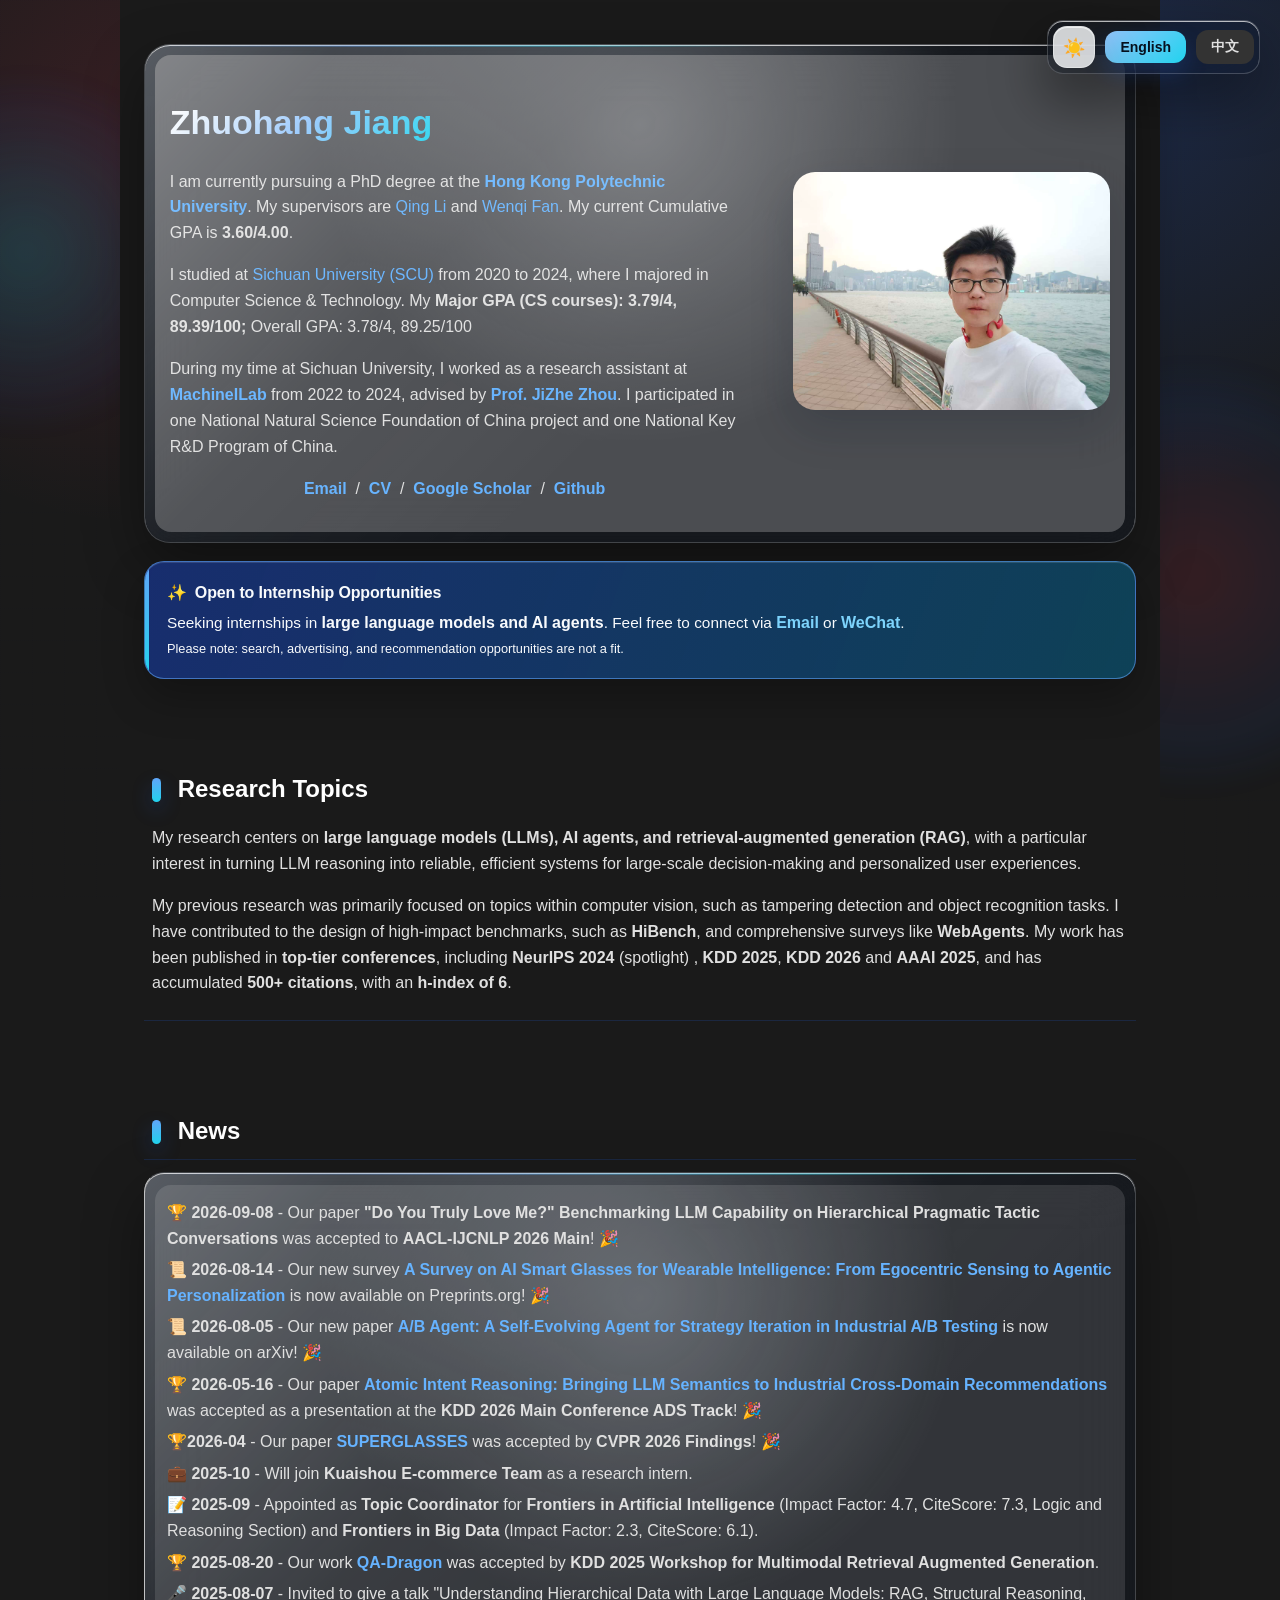
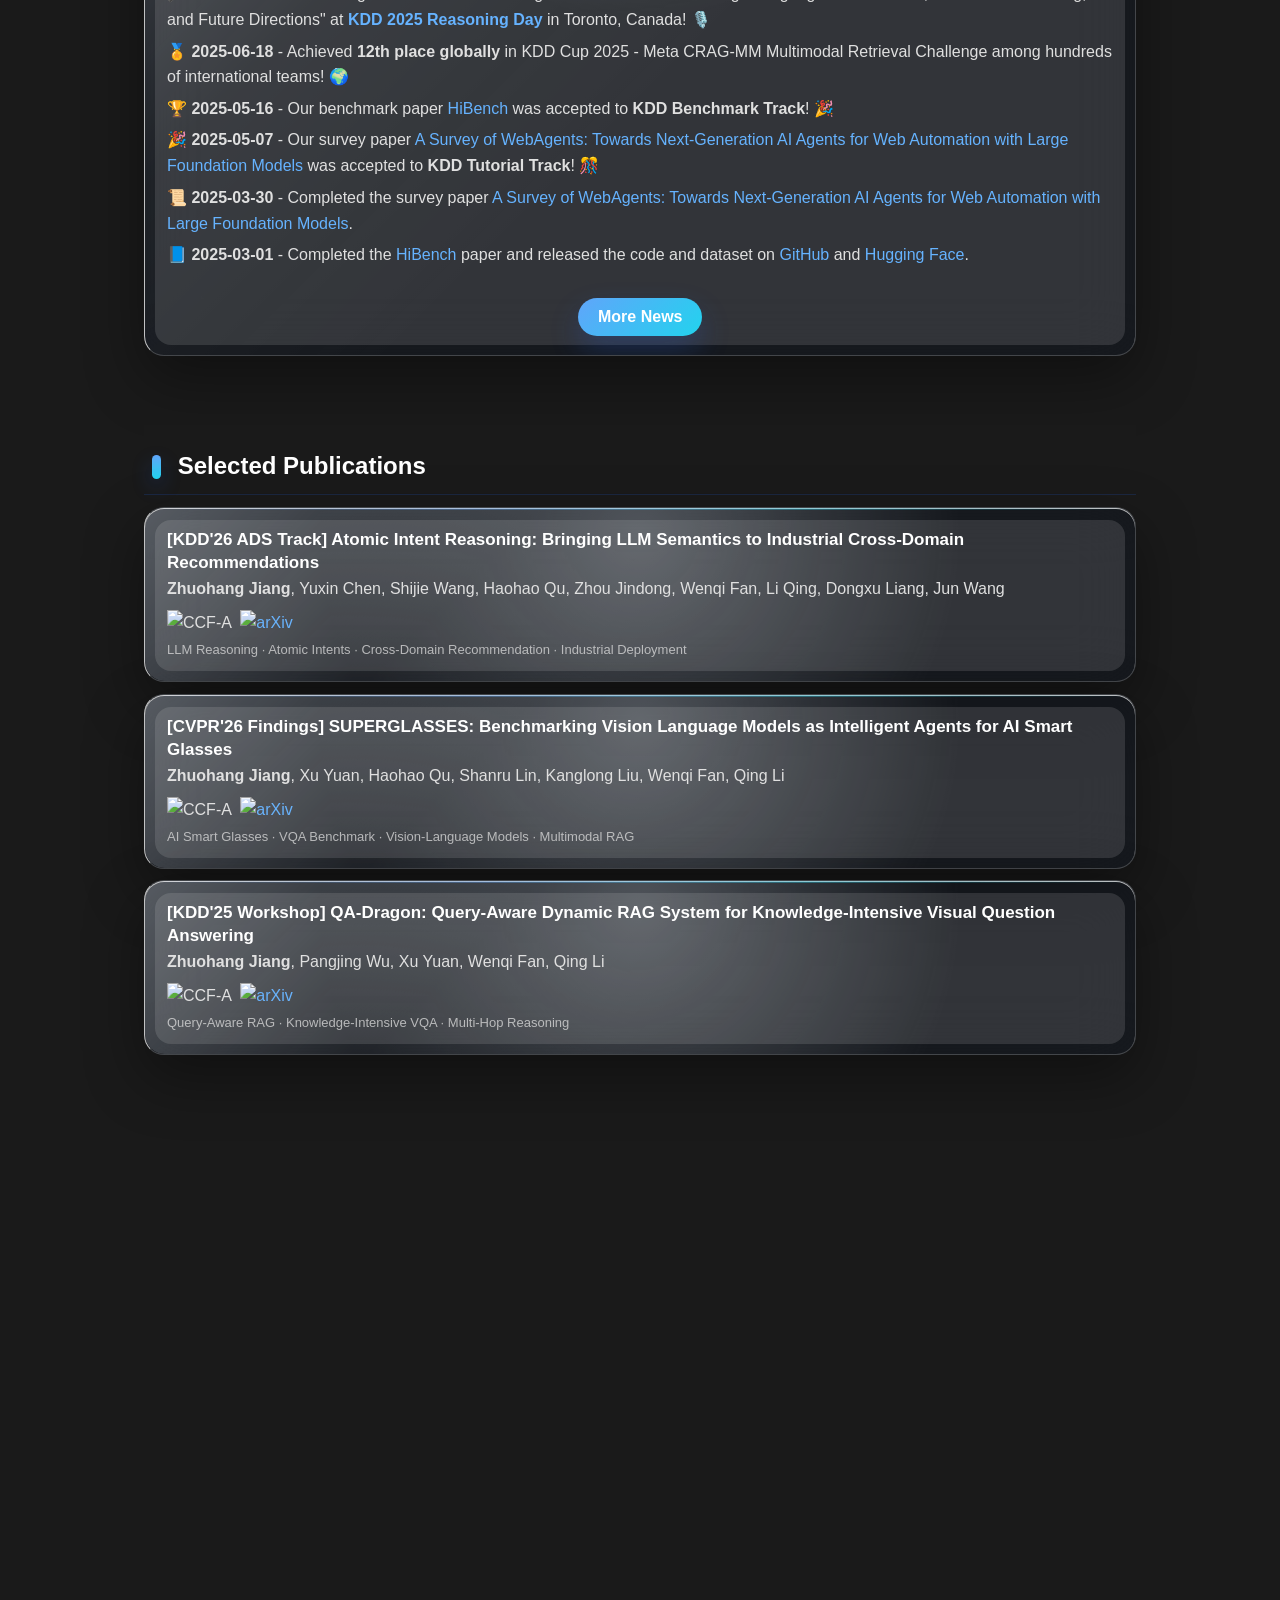
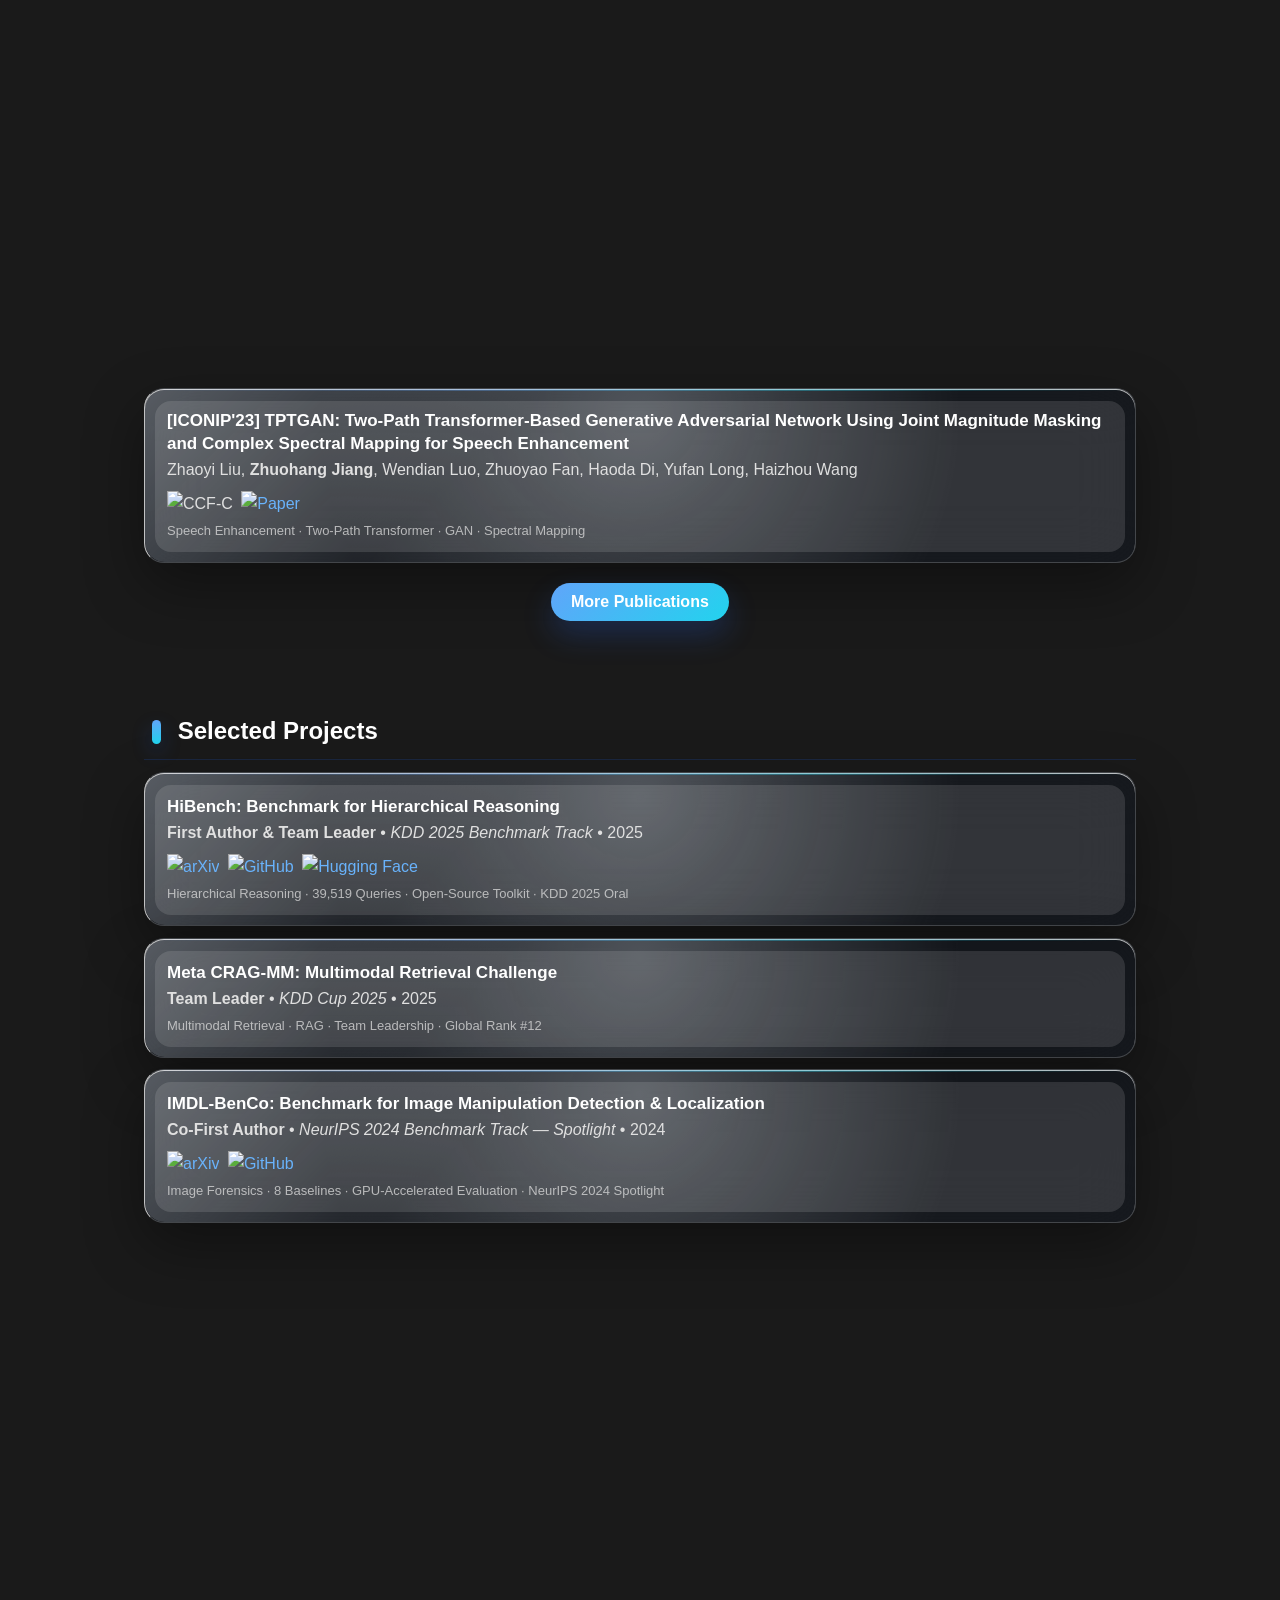
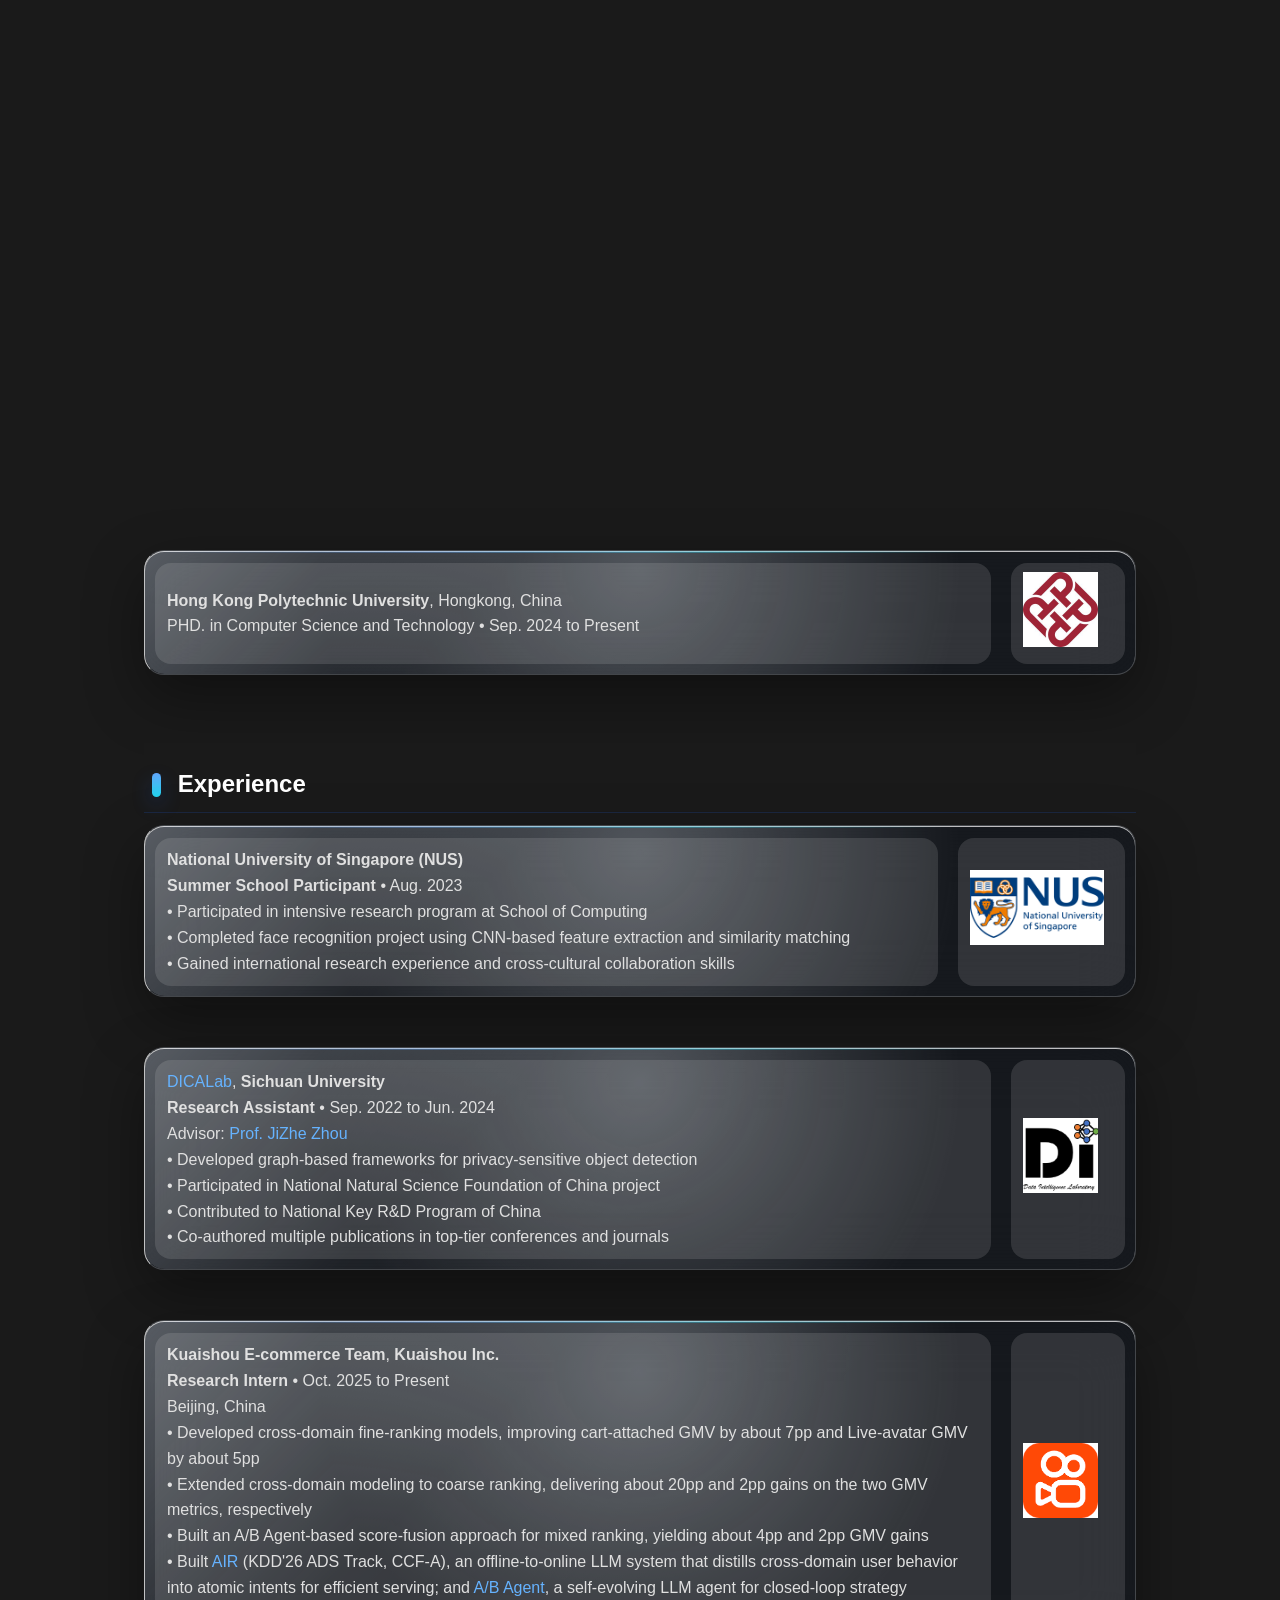
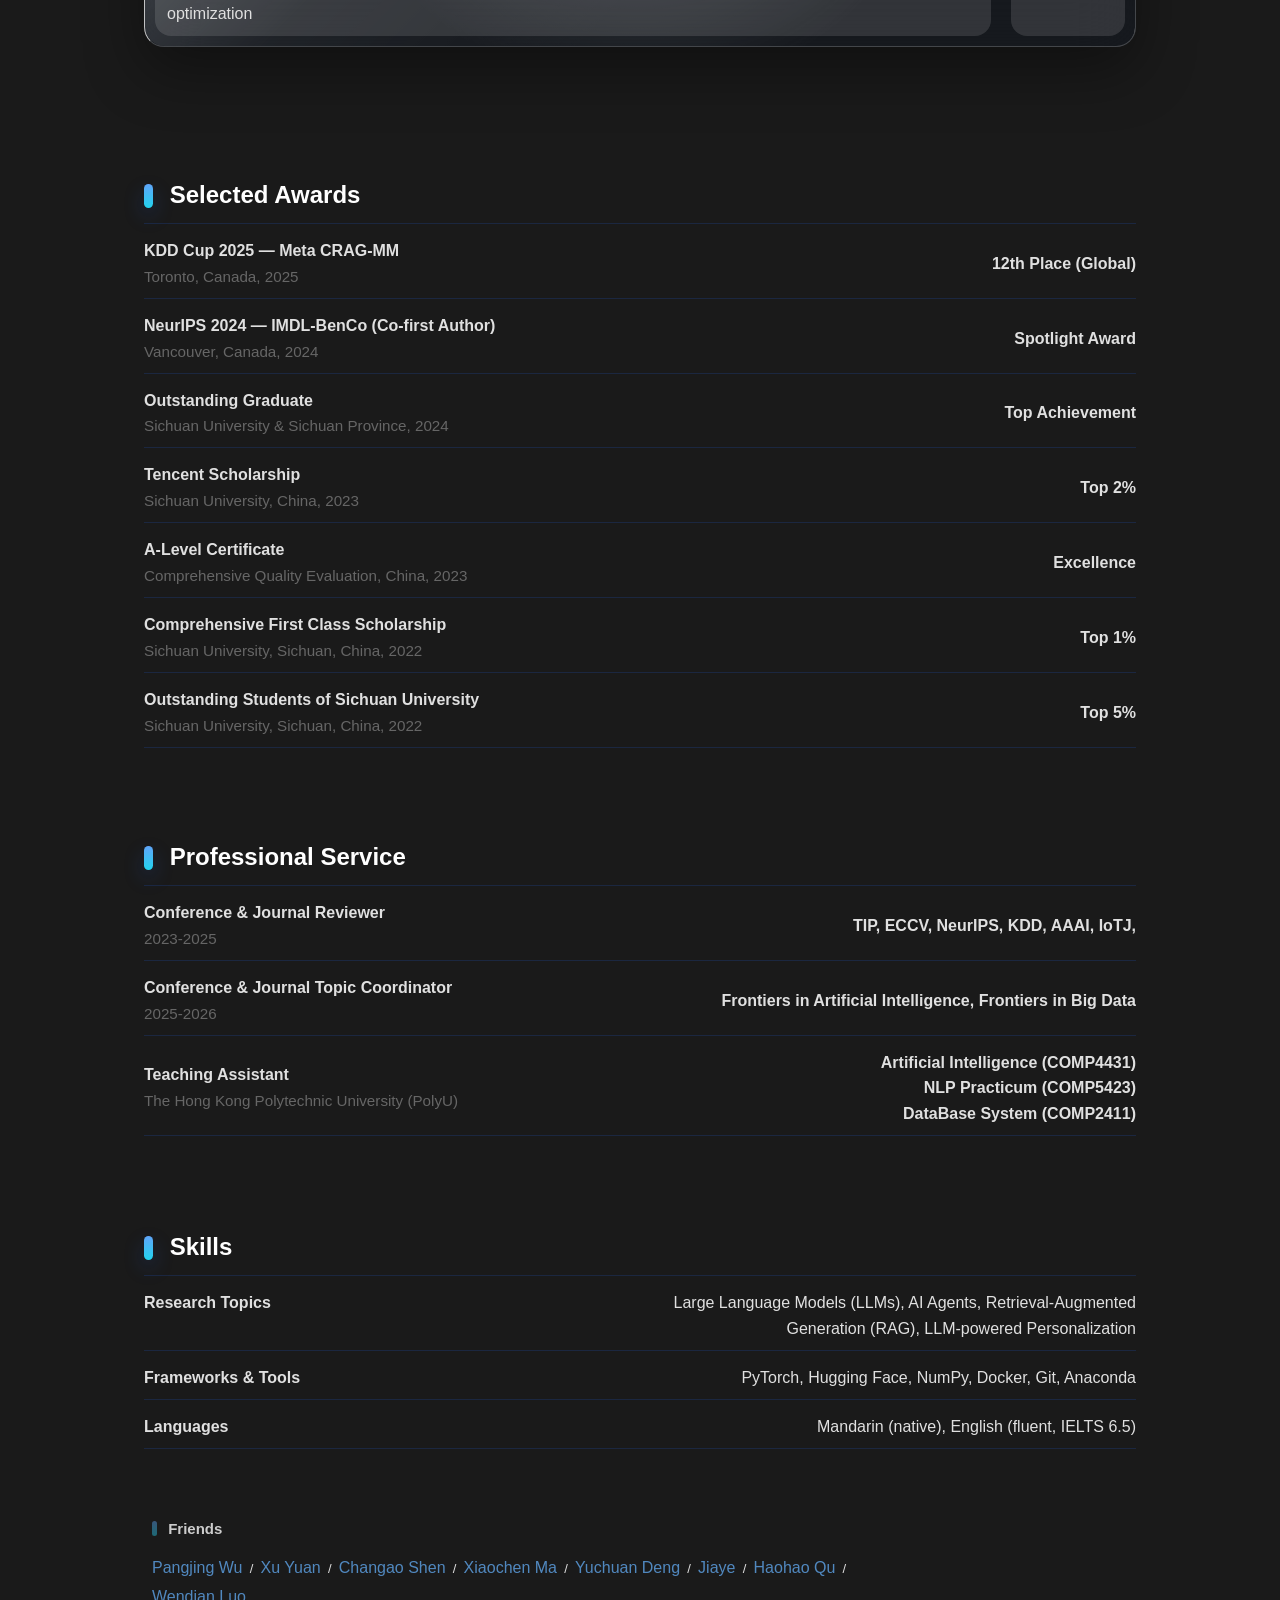
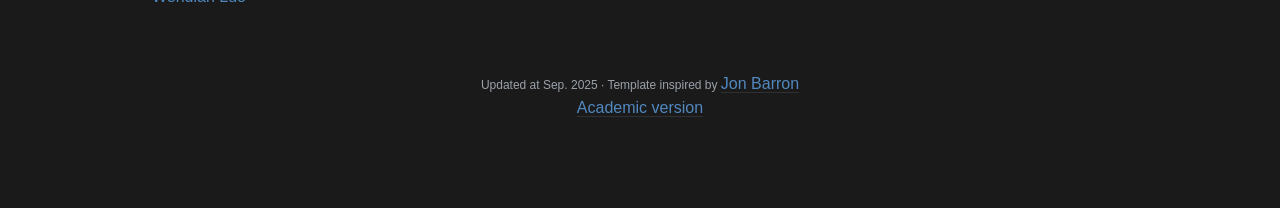
==== index_beauty.html @ a953a670 "Update publication entries and enhance styling for better presentation - Replaced existing publicati" ====
<!DOCTYPE HTML>
<html lang="en">

<head>
  <meta http-equiv="Content-Type" content="text/html; charset=UTF-8">

  <title>Zhuohang Jiang</title>

  <meta name="author" content="Zhuohang Jiang">
  <meta name="viewport" content="width=device-width, initial-scale=1">

  <link rel="stylesheet" type="text/css" href="stylesheet.css">
  <link rel="icon"
    href="data:image/svg+xml,<svg xmlns=%22http://www.w3.org/2000/svg%22 viewBox=%220 0 100 100%22><text y=%22.9em%22 font-size=%2290%22>🌐</text></svg>">
  <link rel="stylesheet" href="https://cdnjs.cloudflare.com/ajax/libs/animate.css/4.1.1/animate.min.css" />
  <link rel="stylesheet" href="magic/dist/magic.css">
  <link rel="stylesheet" href="hover.css">
  <script src="https://cdnjs.cloudflare.com/ajax/libs/wow/1.1.2/wow.min.js"></script>
  <style>
    .aligned-table {
      width: 100% !important;
      table-layout: fixed !important;
      margin-bottom: 10px !important;
    }

    .aligned-table td:first-child {
      width: 60% !important;
      text-align: left !important;
    }

    .aligned-table td:last-child {
      width: 40% !important;
      text-align: right !important;
    }

    /* 确保Award和Professional Service章节的右侧内容完美对齐 */
    table[style*="table-layout: fixed"] td:last-child {
      text-align: right !important;
      padding-right: 0 !important;
    }

    table[style*="table-layout: fixed"] td:first-child {
      text-align: left !important;
      padding-left: 0 !important;
    }

    /* 语言切换按钮样式 */
    .language-toggle {
      position: fixed;
      top: 20px;
      right: 20px;
      z-index: 1000;
      display: flex;
      align-items: center;
      gap: 10px;
    }

    .lang-btn {
      padding: 8px 15px;
      background-color: #007BFF;
      color: white;
      border: none;
      border-radius: 5px;
      cursor: pointer;
      font-size: 14px;
      transition: all 0.3s ease;
    }

    .lang-btn:hover {
      background-color: #0056b3;
      transform: translateY(-2px);
    }

    .lang-btn.active {
      background-color: #28a745;
    }

    /* 深色模式样式 */
    .dark-mode {
      background-color: #1a1a1a !important;
      color: #e0e0e0 !important;
    }

    .dark-mode table {
      background-color: #1a1a1a !important;
      color: #e0e0e0 !important;
    }

    .dark-mode td {
      background-color: #1a1a1a !important;
      color: #e0e0e0 !important;
    }

    .dark-mode heading {
      color: #ffffff !important;
    }

    .dark-mode papertitle {
      color: #ffffff !important;
    }

    .dark-mode a {
      color: #66b3ff !important;
    }

    .dark-mode a:hover {
      color: #99ccff !important;
    }

    .dark-mode hr {
      background: linear-gradient(to right, transparent, #555, transparent) !important;
    }

    .dark-mode .lang-btn {
      background-color: #333 !important;
      color: #e0e0e0 !important;
    }

    .dark-mode .lang-btn:hover {
      background-color: #555 !important;
    }

    .dark-mode .lang-btn.active {
      background-color: #28a745 !important;
    }

    /* 模式切换动画 */
    body {
      transition: background-color 0.5s ease, color 0.5s ease;
    }

    /* 隐藏/显示语言内容 */
    .lang-content {
      display: block;
    }

    .lang-content.hidden {
      display: none;
    }

    .inline-lang-content {
      display: inline;
    }

    .inline-lang-content.hidden {
      display: none;
    }

    /* 确保表格行元素的语言切换正常工作 */
    tr.lang-content {
      display: table-row;
    }

    tr.lang-content.hidden {
      display: none;
    }

    :root {
      --apple-bg: #eef3f8;
      --apple-surface: rgba(255, 255, 255, 0.34);
      --apple-surface-solid: rgba(255, 255, 255, 0.52);
      --apple-text: #111827;
      --apple-muted: #4b5563;
      --apple-border: rgba(255, 255, 255, 0.64);
      --apple-shadow: 0 22px 60px rgba(31, 41, 55, 0.14);
      --apple-blue: #2563eb;
      --apple-cyan: #06b6d4;
      --apple-rose: #f43f5e;
      --tech-line: rgba(37, 99, 235, 0.2);
      --glass-highlight: rgba(255, 255, 255, 0.86);
      --glass-blur: blur(30px) saturate(1.55);
      --cursor-x: 50%;
      --cursor-y: 16%;
      --tilt-x: 0deg;
      --tilt-y: 0deg;
      --lift-z: 0px;
    }

    html {
      scroll-behavior: smooth;
    }

    body {
      margin: 0;
      background:
        radial-gradient(circle at var(--cursor-x) var(--cursor-y), rgba(6, 182, 212, 0.24), transparent 28rem),
        radial-gradient(circle at 12% 16%, rgba(244, 63, 94, 0.14), transparent 24rem),
        radial-gradient(circle at 86% 8%, rgba(37, 99, 235, 0.22), transparent 27rem),
        linear-gradient(90deg, rgba(15, 23, 42, 0.035) 1px, transparent 1px),
        linear-gradient(180deg, rgba(15, 23, 42, 0.035) 1px, transparent 1px),
        var(--apple-bg);
      background-attachment: fixed;
      background-size: auto, auto, auto, 32px 32px, 32px 32px, auto;
      color: var(--apple-text);
      overflow-x: hidden;
      font-family: Inter, ui-sans-serif, system-ui, -apple-system, BlinkMacSystemFont, "Segoe UI", sans-serif;
      min-height: 100vh;
      position: relative;
      perspective: none;
    }

    body>table {
      perspective: 1200px;
      perspective-origin: var(--cursor-x) var(--cursor-y);
    }

    body::before,
    body::after {
      content: "";
      position: fixed;
      inset: auto;
      z-index: 0;
      pointer-events: none;
      border-radius: 999px;
      filter: blur(12px);
      opacity: 0.7;
      animation: glass-float 18s ease-in-out infinite alternate;
    }

    body::before {
      top: 8vh;
      left: max(-160px, -12vw);
      width: 360px;
      height: 360px;
      background: radial-gradient(circle, rgba(6, 182, 212, 0.28), rgba(37, 99, 235, 0.08) 58%, transparent 72%);
    }

    body::after {
      right: max(-180px, -10vw);
      bottom: 12vh;
      width: 430px;
      height: 430px;
      background: radial-gradient(circle, rgba(244, 63, 94, 0.18), rgba(37, 99, 235, 0.1) 56%, transparent 72%);
      animation-delay: -8s;
    }

    @keyframes glass-float {
      from {
        transform: translate3d(0, 0, 0) scale(1);
      }

      to {
        transform: translate3d(38px, -28px, 0) scale(1.08);
      }
    }

    body>table {
      width: min(100%, 1040px) !important;
      max-width: 1040px !important;
      padding: 0 24px 54px;
      position: relative;
      z-index: 1;
    }

    body>table>tbody>tr>td {
      padding: 0 !important;
    }

    heading {
      display: block;
      margin-top: 8px;
      color: var(--apple-text);
      font-size: 24px !important;
      font-weight: 780;
      letter-spacing: 0;
    }

    heading::before {
      content: "";
      display: inline-block;
      width: 9px;
      height: 24px;
      margin-right: 10px;
      border-radius: 999px;
      vertical-align: -5px;
      background: linear-gradient(180deg, var(--apple-blue), var(--apple-cyan));
      box-shadow: 0 8px 20px rgba(37, 99, 235, 0.26);
    }

    heading .lang-content {
      display: inline;
    }

    heading .lang-content.hidden {
      display: none;
    }

    papertitle {
      display: inline-block;
      color: var(--apple-text);
      font-size: 17px !important;
      line-height: 1.35;
      font-weight: 740;
    }

    p,
    td,
    font {
      line-height: 1.62;
    }

    a {
      color: var(--apple-blue);
      transition: color 180ms ease, opacity 180ms ease;
    }

    a:hover {
      color: #005bb5;
    }

    .language-toggle {
      display: flex;
      align-items: center;
      padding: 5px;
      border: 1px solid var(--apple-border);
      border-radius: 16px;
      background: var(--apple-surface);
      box-shadow: var(--apple-shadow), inset 0 1px 0 rgba(255, 255, 255, 0.7);
      backdrop-filter: var(--glass-blur);
      -webkit-backdrop-filter: var(--glass-blur);
    }

    .lang-btn {
      border-radius: 12px !important;
      background: transparent !important;
      color: var(--apple-text) !important;
      font-weight: 700;
      box-shadow: none;
    }

    .lang-btn.active {
      background: linear-gradient(135deg, var(--apple-blue), var(--apple-cyan)) !important;
      color: white !important;
      box-shadow: 0 10px 22px rgba(37, 99, 235, 0.22);
    }

    .apple-hero {
      margin-top: 44px !important;
      border: 1px solid var(--apple-border) !important;
      border-top: 1px solid var(--glass-highlight) !important;
      border-radius: 26px;
      background: var(--apple-surface);
      box-shadow: var(--apple-shadow), inset 0 1px 0 rgba(255, 255, 255, 0.72);
      overflow: hidden;
      backdrop-filter: var(--glass-blur);
      -webkit-backdrop-filter: var(--glass-blur);
      position: relative;
      transform-style: preserve-3d;
    }

    .apple-hero::after,
    .apple-card::after {
      content: "";
      position: absolute;
      inset: 0;
      pointer-events: none;
      border-radius: inherit;
      background:
        linear-gradient(135deg, rgba(255, 255, 255, 0.54), rgba(255, 255, 255, 0.08) 34%, transparent 58%),
        radial-gradient(circle at var(--cursor-x) var(--cursor-y), rgba(255, 255, 255, 0.46), transparent 20rem);
      opacity: 0.78;
      mix-blend-mode: soft-light;
      transform: translateZ(18px);
    }

    .apple-hero::before,
    .apple-card::before {
      position: relative;
      z-index: 1;
    }

    .apple-hero img {
      border-radius: 22px;
      border: 0;
      box-shadow: 0 18px 44px rgba(15, 23, 42, 0.2);
      transform: translateZ(0);
      transition: transform 320ms ease, box-shadow 320ms ease;
    }

    .apple-hero img:hover {
      transform: translateY(-3px) scale(1.015);
      box-shadow: 0 24px 56px rgba(15, 23, 42, 0.24);
    }

    .apple-hero name {
      display: inline-block;
      letter-spacing: 0;
      background: linear-gradient(135deg, #0f172a 8%, var(--apple-blue) 52%, var(--apple-cyan));
      -webkit-background-clip: text;
      background-clip: text;
      color: transparent;
    }

    .apple-hero p:last-child a {
      display: inline;
      margin: 0;
      padding: 0;
      border: 0;
      border-radius: 0;
      background: transparent;
      text-decoration: none;
      font-weight: 700;
      backdrop-filter: none;
      -webkit-backdrop-filter: none;
    }

    .internship-callout {
      position: relative;
      box-sizing: border-box;
      width: 100%;
      margin: 18px 0 8px;
      padding: 18px 22px;
      overflow: hidden;
      border: 1px solid rgba(37, 99, 235, 0.24);
      border-radius: 20px;
      background:
        linear-gradient(110deg, rgba(37, 99, 235, 0.11), rgba(34, 211, 238, 0.12)),
        var(--apple-surface-solid);
      box-shadow: inset 0 1px 0 rgba(255, 255, 255, 0.72), 0 16px 38px rgba(37, 99, 235, 0.1);
    }

    .internship-callout::before {
      content: "";
      position: absolute;
      inset: 0 auto 0 0;
      width: 4px;
      background: linear-gradient(180deg, var(--apple-blue), var(--apple-cyan));
    }

    .internship-callout-title {
      display: flex;
      align-items: center;
      gap: 8px;
      margin-bottom: 5px;
      color: var(--apple-text);
      font-weight: 780;
      letter-spacing: -0.01em;
    }

    .internship-callout p {
      margin: 0;
      color: var(--apple-text);
      font-size: 0.96em;
      line-height: 1.55;
    }

    .internship-callout a {
      font-weight: 720;
    }

    .apple-section-heading {
      margin-top: 42px !important;
      margin-bottom: 8px !important;
      background: transparent !important;
      box-shadow: none !important;
    }

    .apple-section-heading td {
      padding: 14px 8px 8px !important;
      border-bottom: 1px solid rgba(37, 99, 235, 0.18);
    }

    .apple-card {
      margin: 12px 0 !important;
      border: 1px solid var(--apple-border) !important;
      border-left: 1px solid rgba(255, 255, 255, 0.74) !important;
      border-radius: 20px;
      background: var(--apple-surface);
      box-shadow: var(--apple-shadow), inset 0 1px 0 rgba(255, 255, 255, 0.72);
      overflow: hidden;
      position: relative;
      backdrop-filter: var(--glass-blur);
      -webkit-backdrop-filter: var(--glass-blur);
      transform-style: preserve-3d;
      transition: transform 260ms ease, border-color 260ms ease, box-shadow 260ms ease, background 260ms ease;
    }

    .apple-card::before,
    .apple-hero::before {
      content: "";
      display: block;
      height: 2px;
      width: 100%;
      background: linear-gradient(90deg, transparent, var(--apple-blue), var(--apple-cyan), transparent);
      opacity: 0;
      transform: translateX(-35%);
      transition: opacity 520ms ease, transform 720ms cubic-bezier(0.2, 0.8, 0.2, 1);
    }

    .apple-card.apple-visible::before,
    .apple-hero.apple-visible::before {
      opacity: 0.34;
      transform: translateX(0);
    }

    .apple-card:hover {
      transform: translateY(-4px);
      border-left-color: var(--apple-blue) !important;
      box-shadow: 0 28px 70px rgba(31, 41, 55, 0.18), inset 0 1px 0 rgba(255, 255, 255, 0.84);
      background: var(--apple-surface-solid);
    }

    .apple-card>tbody>tr>td {
      padding: 19px 22px !important;
      position: relative;
      z-index: 2;
      transform: translateZ(22px);
    }

    .apple-card>tbody>tr>td::before,
    .apple-hero>tbody>tr>td::before {
      content: "";
      position: absolute;
      inset: 10px;
      z-index: -1;
      border-radius: 16px;
      background: rgba(255, 255, 255, 0.12);
      pointer-events: none;
    }

    .apple-card p {
      margin-top: 0.35em;
      margin-bottom: 0.35em;
    }

    .apple-card img[src*="shields.io"] {
      margin-top: 8px;
      margin-right: 4px;
      filter: saturate(0.96);
      transition: transform 180ms ease, filter 180ms ease;
    }

    .apple-card a:hover img[src*="shields.io"] {
      transform: translateY(-1px);
      filter: saturate(1.1) brightness(1.03);
    }

    .apple-card img:not([src*="shields.io"]) {
      border: 0;
      background: transparent;
      box-shadow: none;
      object-fit: contain;
    }

    .timeline-card {
      margin: 12px 0 !important;
    }

    .apple-divider {
      opacity: 0;
      margin: 26px 0 !important;
    }

    .apple-reveal {
      opacity: 0;
      transform: translate3d(0, 34px, 0) scale(0.992);
      filter: none;
      transition:
        opacity 680ms cubic-bezier(0.2, 0.8, 0.2, 1),
        transform 680ms cubic-bezier(0.2, 0.8, 0.2, 1);
      transition-delay: var(--waterfall-delay, 0ms);
      will-change: opacity, transform;
    }

    .apple-reveal.apple-visible {
      opacity: 1;
      transform: translate3d(0, 0, 0) scale(1);
    }

    .apple-reveal.apple-visible.glass-3d {
      transform:
        translate3d(0, 0, var(--lift-z))
        rotateX(var(--tilt-x))
        rotateY(var(--tilt-y))
        scale(1);
    }

    .glass-3d {
      will-change: transform;
      transform:
        translate3d(0, 0, var(--lift-z))
        rotateX(var(--tilt-x))
        rotateY(var(--tilt-y));
    }

    .apple-card.glass-3d:hover,
    .apple-hero.glass-3d:hover {
      transform:
        translate3d(0, -5px, var(--lift-z))
        rotateX(var(--tilt-x))
        rotateY(var(--tilt-y))
        scale(1.005);
      box-shadow:
        0 34px 84px rgba(31, 41, 55, 0.2),
        0 10px 24px rgba(37, 99, 235, 0.08),
        inset 0 1px 0 rgba(255, 255, 255, 0.86);
    }

    .site-footnote {
      margin: 18px auto 34px;
      padding: 0 8px;
      color: var(--apple-muted);
      font-size: 12px;
      line-height: 1.5;
      text-align: center;
      opacity: 0.72;
    }

    .site-footnote a {
      color: inherit;
      text-decoration: underline;
      text-decoration-color: rgba(107, 114, 128, 0.35);
      text-underline-offset: 3px;
    }

    .friends-heading {
      margin: 18px 0 4px !important;
      color: var(--apple-muted);
      background: transparent !important;
      box-shadow: none !important;
    }

    .friends-heading td {
      padding: 8px !important;
      border-bottom: 0 !important;
    }

    .friends-heading heading {
      font-size: 15px !important;
      font-weight: 720;
      color: var(--apple-muted);
      opacity: 0.78;
    }

    .friends-heading heading::before {
      width: 5px;
      height: 15px;
      margin-right: 7px;
      vertical-align: -2px;
      box-shadow: none;
      opacity: 0.55;
    }

    .friends-links {
      margin: 0 0 8px !important;
      color: var(--apple-muted);
      background: transparent !important;
      border: 0 !important;
      box-shadow: none !important;
    }

    .friends-links td {
      padding: 0 8px 8px !important;
      font-size: 13px;
      line-height: 1.8 !important;
      background: transparent !important;
    }

    .friends-links a {
      color: inherit;
      opacity: 0.72;
      text-decoration: none;
    }

    .friends-links a:hover {
      color: var(--apple-blue);
      opacity: 1;
    }

    .more-publications {
      display: block;
    }

    .more-news,
    .more-publications {
      overflow: hidden;
      opacity: 0;
      transform: translateY(-10px) scale(0.985);
      transition:
        max-height 520ms cubic-bezier(0.2, 0.8, 0.2, 1),
        opacity 360ms ease,
        transform 520ms cubic-bezier(0.2, 0.8, 0.2, 1);
      will-change: max-height, opacity, transform;
    }

    .more-news.is-expanded,
    .more-publications.is-expanded {
      opacity: 1;
      transform: translateY(0) scale(1);
    }

    .back-to-top {
      position: fixed;
      bottom: 28px;
      z-index: 1000;
      width: 44px;
      height: 44px;
      border: 1px solid var(--apple-border);
      border-radius: 50%;
      background: var(--apple-surface);
      color: var(--apple-blue);
      box-shadow: var(--apple-shadow), inset 0 1px 0 rgba(255, 255, 255, 0.66);
      backdrop-filter: var(--glass-blur);
      -webkit-backdrop-filter: var(--glass-blur);
      cursor: pointer;
      font-size: 19px;
      font-weight: 780;
      opacity: 0;
      pointer-events: none;
      transform: translateY(12px) scale(0.96);
      transition: opacity 240ms ease, transform 240ms ease, background 240ms ease, color 240ms ease;
    }

    .back-to-top {
      right: 24px;
    }

    .back-to-top.visible {
      opacity: 1;
      pointer-events: auto;
      transform: translateY(0) scale(1);
    }

    .back-to-top:hover {
      color: white;
      background: linear-gradient(135deg, var(--apple-blue), var(--apple-cyan));
      transform: translateY(-3px) scale(1.03);
    }

    button.hvr-grow,
    button.hvr-shrink {
      border-radius: 999px !important;
      background: linear-gradient(135deg, var(--apple-blue), var(--apple-cyan)) !important;
      box-shadow: 0 14px 30px rgba(37, 99, 235, 0.24);
      font-weight: 760;
      transition: transform 200ms ease, box-shadow 200ms ease;
    }

    button.hvr-grow:hover,
    button.hvr-shrink:hover {
      transform: translateY(-2px);
      box-shadow: 0 18px 38px rgba(37, 99, 235, 0.3);
    }

    #theme-toggle {
      width: 42px;
      height: 42px;
      padding: 0 !important;
      border: 1px solid var(--apple-border) !important;
      border-radius: 14px !important;
      background: var(--apple-surface) !important;
      color: var(--apple-text) !important;
      box-shadow: var(--apple-shadow), inset 0 1px 0 rgba(255, 255, 255, 0.66);
      font-size: 18px !important;
      line-height: 42px;
      backdrop-filter: var(--glass-blur);
      -webkit-backdrop-filter: var(--glass-blur);
    }

    .dark-mode {
      --apple-bg: #0b1020;
      --apple-surface: rgba(17, 24, 39, 0.38);
      --apple-surface-solid: rgba(23, 32, 51, 0.56);
      --apple-text: #f8fafc;
      --apple-muted: #cbd5e1;
      --apple-border: rgba(255, 255, 255, 0.2);
      --apple-shadow: 0 22px 58px rgba(0, 0, 0, 0.38);
      --apple-blue: #60a5fa;
      --apple-cyan: #22d3ee;
      --apple-rose: #fb7185;
      --tech-line: rgba(96, 165, 250, 0.35);
      --glass-highlight: rgba(255, 255, 255, 0.24);
    }

    .dark-mode .apple-hero,
    .dark-mode .apple-card,
    .dark-mode .language-toggle {
      background: var(--apple-surface) !important;
    }

    .dark-mode .apple-hero td,
    .dark-mode .apple-card td,
    .dark-mode .apple-section-heading td {
      background: transparent !important;
    }

    .dark-mode .lang-btn.active {
      background: linear-gradient(135deg, #93c5fd, #22d3ee) !important;
      color: #06111f !important;
    }

    .dark-mode #theme-toggle {
      background: rgba(248, 250, 252, 0.82) !important;
      color: #0b1020 !important;
      border-color: rgba(255, 255, 255, 0.36) !important;
    }

    .dark-mode .apple-hero name {
      background: linear-gradient(135deg, #f8fafc 8%, #93c5fd 52%, #22d3ee);
      -webkit-background-clip: text;
      background-clip: text;
      color: transparent;
    }

    .dark-mode .internship-callout {
      border-color: rgba(96, 165, 250, 0.58);
      background:
        linear-gradient(110deg, rgba(30, 64, 175, 0.52), rgba(8, 145, 178, 0.34)),
        #111827;
      box-shadow: inset 0 1px 0 rgba(255, 255, 255, 0.12), 0 18px 40px rgba(0, 0, 0, 0.28);
    }

    .dark-mode .internship-callout-title,
    .dark-mode .internship-callout p {
      color: #f8fafc;
    }

    .dark-mode .internship-callout a {
      color: #7dd3fc !important;
    }

    .copy-toast {
      position: fixed;
      left: 50%;
      bottom: max(24px, env(safe-area-inset-bottom));
      z-index: 9999;
      padding: 10px 16px;
      border-radius: 999px;
      background: rgba(15, 23, 42, 0.94);
      color: #ffffff;
      box-shadow: 0 12px 30px rgba(0, 0, 0, 0.24);
      font-size: 14px;
      font-weight: 700;
      opacity: 0;
      pointer-events: none;
      transform: translate(-50%, 12px);
      transition: opacity 180ms ease, transform 180ms ease;
    }

    .copy-toast.is-visible {
      opacity: 1;
      transform: translate(-50%, 0);
    }

    @media (max-width: 720px) {
      body>table {
        padding: 0 12px 32px;
      }

      .language-toggle {
        top: 12px;
        right: 12px;
      }

      #theme-toggle {
        top: 12px !important;
        right: 150px !important;
      }

      heading {
        font-size: 23px !important;
      }

      .apple-hero {
        margin-top: 72px !important;
        border-radius: 20px;
      }

      .apple-card {
        border-radius: 16px;
      }

      .apple-card>tbody>tr>td {
        padding: 18px !important;
      }

      .apple-hero name {
        font-size: 0.9em;
      }

      .back-to-top {
        width: 40px;
        height: 40px;
        bottom: 18px;
      }

      .back-to-top {
        right: 12px;
      }
    }

    @media (min-width: 900px) {
      .more-publications {
        grid-template-columns: repeat(2, minmax(0, 1fr));
        gap: 18px;
      }

      .more-publications .apple-card {
        display: table;
        width: 100% !important;
        height: 100%;
        margin: 0 !important;
      }
    }

    @media (prefers-reduced-motion: reduce) {
      html {
        scroll-behavior: auto;
      }

      .apple-reveal {
        opacity: 1;
        transform: none;
        filter: none;
        transition: none;
      }

      .glass-3d,
      .apple-reveal.apple-visible.glass-3d,
      .apple-card.glass-3d:hover,
      .apple-hero.glass-3d:hover {
        transform: none;
      }

      body::before,
      body::after {
        animation: none;
      }
    }
  </style>
</head>

<body>
  <!-- 语言切换按钮 -->
  <div class="language-toggle">
    <button class="lang-btn active" onclick="switchLanguage('en')" id="en-btn">English</button>
    <button class="lang-btn" onclick="switchLanguage('zh')" id="zh-btn">中文</button>
  </div>

  <table
    style="width:100%;max-width:800px;border:0px;border-spacing:0px;border-collapse:separate;margin-right:auto;margin-left:auto;">
    <tbody>
      <tr style="padding:0px">
        <td style="padding:0px">
          <table
            style="width:100%;border:0px;border-spacing:0px;border-collapse:separate;margin-right:auto;margin-left:auto;">
            <tbody>
              <tr style="padding:0px">
                <td style="padding:2.5%;width:63%;vertical-align:middle">
                  <p style="text-align:center">
                  <div class="wow animate__animated animate__fadeInDown" style="font-size: 2.5em; font-weight: bold;">
                    <name>
                      <span class="lang-content lang-en">Zhuohang Jiang</span>
                      <span class="lang-content lang-zh hidden">蒋卓航</span>
                    </name>
                  </div>

                  </p>
                  <div>
                    <!-- 英文版本 -->
                    <div class="lang-content lang-en">
                      <p>I am currently pursuing a PhD degree at the <strong> <a href="https://www.polyu.edu.hk/">Hong
                            Kong Polytechnic University</a></strong>. My supervisors are <a
                          href="https://scholar.google.cz/citations?user=D1LEg-YAAAAJ&hl=zh-CN">Qing Li</a>
                        and <a href="https://scholar.google.cz/citations?user=SQ9UbHIAAAAJ&hl=zh-CN&oi=ao">Wenqi
                          Fan</a>.
                        My current Cumulative GPA is <strong>3.60/4.00</strong>.
                      </p>
                      <p>I studied at <a href="https://www.scu.edu.cn">Sichuan University (SCU)</a> from 2020 to 2024,
                        where I majored in Computer Science & Technology. My
                        <strong> Major GPA (CS courses):
                          3.79/4, 89.39/100;</strong>
                        Overall GPA: 3.78/4, 89.25/100
                      </p>
                      <p>
                        During my time at Sichuan University, I worked as a research assistant at
                        <a href="http://www.machineilab.org/">MachineILab</a>
                        from 2022 to 2024, advised by
                        <a href="https://scholar.google.com/citations?user=-cNWmJMAAAAJ&hl=zh-CN">Prof. JiZhe Zhou</a>.
                        I participated in one National Natural Science Foundation of China project and one National Key
                        R&D
                        Program of China.
                      </p>
                    </div>

                    <!-- 中文版本 -->
                    <div class="lang-content lang-zh hidden">
                      <p>我目前在<strong><a href="https://www.polyu.edu.hk/">香港理工大学</a></strong>攻读博士学位。我的导师是<a
                          href="https://scholar.google.cz/citations?user=D1LEg-YAAAAJ&hl=zh-CN">李青教授</a>
                        和<a href="https://scholar.google.cz/citations?user=SQ9UbHIAAAAJ&hl=zh-CN&oi=ao">范文琦教授</a>。
                        我目前的累计GPA是<strong>3.60/4.00</strong>。
                      </p>
                      <p>我于2020年至2024年在<a href="https://www.scu.edu.cn">四川大学</a>就读，主修计算机科学与技术专业。我的
                        <strong>专业GPA（计算机课程）：3.79/4，89.39/100；</strong>
                        综合GPA：3.78/4，89.25/100
                      </p>
                      <p>
                        在四川大学期间，我于2022年至2024年在
                        <a href="http://www.machineilab.org/">MachineILab</a>
                        担任研究助理，导师是
                        <a href="https://scholar.google.com/citations?user=-cNWmJMAAAAJ&hl=zh-CN">周吉喆教授</a>。
                        我参与了一项国家自然科学基金项目和一项国家重点研发计划项目。
                      </p>
                    </div>
                  </div>

                  <p style="text-align:center">
                    <a href="#" data-copy-value="zhuohang.jiang@connect.polyu.hk" data-copy-kind="email" title="Copy email address">Email</a> &nbsp/&nbsp
                    <span class="lang-content inline-lang-content lang-en"><a
                        href="data/ZhuohangJiang-CV.pdf">CV</a></span>
                    <span class="lang-content inline-lang-content lang-zh hidden"><a
                        href="data/ZhuohangJiang-CV-CN.pdf">简历</a></span> &nbsp/&nbsp
                    <a href="https://scholar.google.cz/citations?hl=zh-CN&user=h3vEhrgAAAAJ">Google Scholar</a>
                    &nbsp/&nbsp
                    <a href="https://github.com/jzzzzh">Github</a>&nbsp
                  </p>
                </td>
                <td style="padding:2.5%;width:40%;max-width:40%">
                  <a href="images/zhuohang.jpg"><img style="width:100%;max-width:100%" alt="profile photo"
                      src="images/zhuohang.jpg" class="hoverZoomLink"></a>
                </td>
              </tr>

            </tbody>
          </table>

          <div class="internship-callout">
            <div class="lang-content lang-en">
              <div class="internship-callout-title"><span>✨</span><span>Open to Internship Opportunities</span></div>
              <p>Seeking internships in <strong>large language models and AI agents</strong>. Feel free to connect via <a href="#" data-copy-value="zhuohang.jiang@connect.polyu.hk" data-copy-kind="email" title="Copy email address">Email</a> or <a href="#" data-copy-value="zhuohangjiang" data-copy-kind="wechat" title="Copy WeChat ID: zhuohangjiang">WeChat</a>.<br><small>Please note: search, advertising, and recommendation opportunities are not a fit.</small></p>
            </div>
            <div class="lang-content lang-zh hidden">
              <div class="internship-callout-title"><span>✨</span><span>期待实习机会</span></div>
              <p>正在寻找<strong>大语言模型与 AI Agent 方向</strong>的实习机会，欢迎通过<a href="#" data-copy-value="zhuohang.jiang@connect.polyu.hk" data-copy-kind="email" title="复制邮箱">邮件</a>或<a href="#" data-copy-value="zhuohangjiang" data-copy-kind="wechat" title="复制微信号：zhuohangjiang">微信</a>联系交流。<br><small>注：搜广推方向请勿联系。</small></p>
            </div>
          </div>

          <hr
            style="border: 0; height: 1px; background: linear-gradient(to right, transparent, #ccc, transparent); width: 100%; margin: 20px 0;">

          <table
            style="width:100%;border:0px;border-spacing:0px;border-collapse:separate;margin-right:auto;margin-left:auto;">
            <tbody>
              <tr>
                <td style="padding:20px;width:100%;vertical-align:middle">
                  <heading>
                    <span class="lang-content lang-en">Research Topics</span>
                    <span class="lang-content lang-zh hidden">研究方向</span>
                  </heading>
                  <!-- 英文版本 -->
                  <div class="lang-content lang-en">
                    <p>
                      My research centers on <strong>large language models (LLMs), AI agents, and retrieval-augmented
                        generation (RAG)</strong>, with a particular interest in turning LLM reasoning into reliable,
                      efficient systems for large-scale decision-making and personalized user experiences.
                    </p>
                    <p>
                      My previous research was primarily focused on topics within computer vision, such as tampering
                      detection and object recognition tasks. I have contributed to the design of high-impact
                      benchmarks,
                      such as <strong>HiBench</strong>, and comprehensive surveys like <strong>WebAgents</strong>.
                      My work has been published in <strong>top-tier conferences</strong>, including
                      <strong>NeurIPS 2024</strong> (spotlight) , <strong>KDD 2025</strong>, <strong>KDD 2026</strong> and <strong>AAAI 2025</strong>, and has accumulated
                      <strong>500+ citations</strong>, with an <strong>h-index of 6</strong>.
                    </p>
                  </div>
                  <!-- 中文版本 -->
                  <div class="lang-content lang-zh hidden">
                    <p>
                      我的研究兴趣主要集中在<strong>大语言模型（LLMs）、AI 智能体和检索增强生成（RAG）</strong>，尤其关注如何将
                      大模型推理能力转化为可靠、高效的系统，用于大规模决策与个性化用户体验。
                    </p>
                    <p>
                      我之前的研究主要集中在计算机视觉领域，如图像篡改检测和目标识别任务。我为高影响力基准测试的设计做出了贡献，
                      如<strong>HiBench</strong>，以及综合性调研如<strong>WebAgents</strong>。
                      我的工作发表在<strong>顶级会议</strong>上，包括<strong>NeurIPS 2024</strong>（spotlight）, <strong>KDD 2025</strong>, <strong>KDD 2026</strong>和<strong>AAAI
                        2025</strong>，
                      累计获得<strong>500+引用</strong>，<strong>h指数为6</strong>。
                    </p>
                  </div>
                </td>
              </tr>
            </tbody>
          </table>
          <hr
            style="border: 0; height: 1px; background: linear-gradient(to right, transparent, #ccc, transparent); width: 100%; margin: 20px 0;">

          <table width="100%" align="center" border="0" cellspacing="0" cellpadding="20">
            <tbody>
              <tr>
                <td>
                  <heading>
                    <span class="lang-content lang-en">News</span>
                    <span class="lang-content lang-zh hidden">新闻动态</span>
                  </heading>
                </td>
              </tr>
            </tbody>
          </table>
          <table
            style="width:100%;border:0px;border-spacing:0px;border-collapse:separate;margin-right:auto;margin-left:auto;">
            <tbody>
              <tr>
                <td style="padding:0px 20px 20px 20px;width:100%;vertical-align:middle">
                  <!-- 英文版本 -->
                  <div class="lang-content lang-en">
                    <div>
                      <div>
                        <p> <strong>🏆 2026-09-08</strong> - Our paper <strong>"Do You Truly Love Me?" Benchmarking LLM Capability on Hierarchical Pragmatic Tactic Conversations</strong> was accepted to <strong>AACL-IJCNLP 2026 Main</strong>! 🎉</p>
                      </div>
                      <div>
                        <p> <strong>📜 2026-08-14</strong> - Our new survey <strong><a href="https://www.preprints.org/manuscript/202608.0648">A Survey on AI Smart Glasses for Wearable Intelligence: From Egocentric Sensing to Agentic Personalization</a></strong> is now available on Preprints.org! 🎉</p>
                      </div>
                      <div>
                        <p> <strong>📜 2026-08-05</strong> - Our new paper <strong><a href="https://arxiv.org/abs/2608.04625">A/B Agent: A Self-Evolving Agent for Strategy Iteration in Industrial A/B Testing</a></strong> is now available on arXiv! 🎉</p>
                      </div>
                      <div>
                        <p> <strong>🏆 2026-05-16</strong> - Our paper <strong><a href="https://arxiv.org/pdf/2606.10357">Atomic Intent Reasoning: Bringing LLM Semantics to Industrial Cross-Domain Recommendations</a></strong> was accepted as a presentation at the <strong>KDD 2026 Main Conference ADS Track</strong>! 🎉</p>
                      </div>
                      <div>
                        <p> <strong>🏆2026-04</strong> - Our paper <strong><a href="https://arxiv.org/pdf/2602.22683">SUPERGLASSES</a></strong> was accepted by <strong>CVPR 2026 Findings</strong>! 🎉</p>
                      </div>
                      <div>
                        <p> <strong>💼 2025-10</strong> - Will join <strong>Kuaishou E-commerce Team</strong> as a
                          research intern.</p>
                      </div>
                      <div>
                        <p> <strong>📝 2025-09</strong> - Appointed as <strong>Topic Coordinator</strong> for
                          <strong>Frontiers in Artificial Intelligence</strong> (Impact Factor: 4.7, CiteScore: 7.3,
                          Logic and Reasoning Section) and <strong>Frontiers in Big Data</strong> (Impact Factor: 2.3,
                          CiteScore: 6.1).
                        </p>
                      </div>
                      <p> <strong>🏆 2025-08-20</strong> - Our work <strong><a
                            href="https://arxiv.org/abs/2508.05197">QA-Dragon</a></strong> was accepted by <strong>KDD
                          2025 Workshop for Multimodal Retrieval Augmented Generation</strong>.</p>
                    </div>
                    <div>
                      <p> <strong>🎤 2025-08-07</strong> - Invited to give a talk "Understanding Hierarchical Data with
                        Large Language Models: RAG, Structural Reasoning, and Future Directions" at <strong><a
                            href="https://ai-reasoning.github.io/">KDD 2025 Reasoning Day</a></strong> in Toronto,
                        Canada! 🎙️</p>
                    </div>
                    <div>
                      <p> <strong>🏅 2025-06-18</strong> - Achieved <strong>12th place globally</strong> in KDD Cup 2025
                        -
                        Meta CRAG-MM Multimodal Retrieval Challenge among hundreds of international teams! 🌍</p>
                    </div>
                    <div>
                      <p> <strong>🏆 2025-05-16</strong> - Our benchmark paper <a
                          href="https://arxiv.org/abs/2503.00912">HiBench</a> was accepted to <strong>KDD Benchmark
                          Track</strong>! 🎉</p>
                    </div>
                    <div>
                      <p> <strong>🎉 2025-05-07</strong> - Our survey paper <a href="https://arxiv.org/abs/2503.23350">A
                          Survey
                          of WebAgents: Towards Next-Generation AI Agents for Web Automation with Large Foundation
                          Models</a> was accepted to <strong>KDD Tutorial Track</strong>! 🎊</p>
                    </div>
                    <div>
                      <p> <strong>📜 2025-03-30</strong> - Completed the survey paper <a
                          href="https://arxiv.org/abs/2503.23350">A Survey of WebAgents: Towards Next-Generation AI
                          Agents
                          for Web Automation with Large Foundation Models</a>.</p>
                    </div>
                    <div>
                      <p> <strong>📘 2025-03-01</strong> - Completed the <a
                          href="https://arxiv.org/abs/2503.00912">HiBench</a> paper and released the code and dataset on
                        <a href="https://github.com/jzzzzh/HiBench">GitHub</a> and
                        <a href="https://huggingface.co/datasets/zhuohang/HiBench">Hugging Face</a>.
                      </p>
                    </div>

                    <!-- 剩余的新闻默认隐藏 -->

                    <div class="more-news">

                      <p> <strong>🌟 2025-01-15</strong> - <a
                          href="https://ojs.aaai.org/index.php/AAAI/article/view/33198">Mesoscopic Insights:
                          Orchestrating
                          Multi-Scale & Hybrid Architecture for Image Manipulation Localization</a> was published in
                        AAAI
                        2025.</p>

                      <p> <strong>🏆 2024-12-01</strong> - <a href="https://arxiv.org/abs/2406.10580">IMDL-BenCo </a>was
                        published in NeurIPS 2024 Benchmark Tracks and received a Spotlight award.</p>

                      <p> <strong>🎓 2024-09-01</strong> - Beginning my pursuit of a PhD degree in Hong Kong PolyU.</p>

                      <p> <strong>🎓 2024-06-26</strong> - Got <strong>Outstanding Graduate Award</strong> from Sichuan
                        University and Sichuan Province! 🎉</p>

                      <p> <strong>🎓 2024-06-26</strong> - Graduated from Sichuan University with a bachelor's degree.
                      </p>

                      <p> <strong>🛠️ 2024-06-12</strong> - Completed the co-work project <a
                          href="https://github.com/scu-zjz/IMDLBenCo"> IMDLBenCo</a> and finished a paper
                        <a href="https://arxiv.org/abs/2406.10580"><strong>IMDL-BenCo: A Comprehensive Benchmark and
                            Codebase for Image Manipulation Detection & Localization</strong></a>
                      </p>

                      <p> <strong>🔍 2024-05-24</strong> - Finished a paper <a
                          href="https://arxiv.org/abs/2406.12736"><strong>Beyond
                            Visual Appearances: Privacy-sensitive Objects Identification via Hybrid Graph
                            Reasoning</strong></a> </p <p> <strong>📚 2023-08-01</strong> - Participated in <strong>NUS
                        Summer School</strong> research
                      program at National University of Singapore, completed face recognition project! 🇸🇬</p>
                    </div>
                  </div>

                  <!-- 中文版本 -->
                  <div class="lang-content lang-zh hidden">
                    <div>
                      <p> <strong>🏆 2026-09-08</strong> - 我们的论文<strong>《"Do You Truly Love Me?" Benchmarking LLM Capability on Hierarchical Pragmatic Tactic Conversations》</strong>被<strong>AACL-IJCNLP 2026 主会</strong>接收！🎉</p>
                      <p> <strong>📜 2026-08-14</strong> - 我们的新调研论文<strong><a href="https://www.preprints.org/manuscript/202608.0648">A Survey on AI Smart Glasses for Wearable Intelligence: From Egocentric Sensing to Agentic Personalization</a></strong>已发布于 Preprints.org！🎉</p>
                      <p> <strong>📜 2026-08-05</strong> - 我们的新论文<strong><a href="https://arxiv.org/abs/2608.04625">A/B Agent：面向工业 A/B 测试策略迭代的自进化智能体</a></strong>已发布于 arXiv！🎉</p>
                      <p> <strong>🏆 2026-05-16</strong> - 我们的论文<strong><a href="https://arxiv.org/pdf/2606.10357">Atomic Intent Reasoning: Bringing LLM Semantics to Industrial Cross-Domain Recommendations</a></strong>被<strong>KDD 2026主会ADS Track</strong>接收为报告论文！🎉</p>
                      <p> <strong>🏆 2026-04</strong> - 我们的论文<strong><a href="https://arxiv.org/pdf/2602.22683">SUPERGLASSES</a></strong>被<strong>CVPR 2026 Findings</strong>接收！🎉</p>
                      <p> <strong>💼 2024-10-01</strong> - 即将前往<strong>快手电商团队</strong>实习，开启新的实践之旅！</p>
                      <p> <strong>📝 2024-09-15</strong> - 担任 <strong>Frontiers in Artificial
                          Intelligence</strong>（影响因子：4.7，CiteScore：7.3，Logic and Reasoning专栏）与 <strong>Frontiers in Big
                          Data</strong>（影响因子：2.3，CiteScore：6.1）期刊的<strong>Topic Coordinator</strong>。</p>
                      <p> <strong>🏆 2025-08-20</strong> - 我们的工作 <strong><a
                            href="https://arxiv.org/abs/2508.05197">QA-Dragon</a></strong> 被<strong>KDD
                          2025多模态检索增强生成研讨会</strong>接收。</p>
                    </div>
                    <div>
                      <p> <strong>🎤 2025-08-07</strong> - 受邀在加拿大多伦多<strong><a
                            href="https://ai-reasoning.github.io/">KDD 2025推理日</a></strong>做题为"用大语言模型理解层次化数据：RAG、结构推理与未来方向"的报告！🎙️</p>
                    </div>
                    <div>
                      <p> <strong>🏅 2025-06-18</strong> - 在KDD Cup 2025 - Meta
                        CRAG-MM多模态检索挑战赛中，在数百个国际团队中取得<strong>全球第12名</strong>的成绩！🌍</p>
                    </div>
                    <div>
                      <p> <strong>🏆 2025-05-16</strong> - 我们的基准测试论文<a
                          href="https://arxiv.org/abs/2503.00912">HiBench</a>被<strong>KDD基准测试赛道</strong>接收！🎉</p>
                    </div>
                    <div>
                      <p> <strong>🎉 2025-05-07</strong> - 我们的调研论文<a
                          href="https://arxiv.org/abs/2503.23350">网络智能体调研：基于大型基础模型的下一代网络自动化AI智能体</a>被<strong>KDD教程赛道</strong>接收！🎊
                      </p>
                    </div>
                    <div>
                      <p> <strong>📜 2025-03-30</strong> - 完成调研论文<a
                          href="https://arxiv.org/abs/2503.23350">网络智能体调研：基于大型基础模型的下一代网络自动化AI智能体</a>。</p>
                    </div>
                    <div>
                      <p> <strong>📘 2025-03-01</strong> - 完成<a href="https://arxiv.org/abs/2503.00912">HiBench</a>论文，并在
                        <a href="https://github.com/jzzzzh/HiBench">GitHub</a>和
                        <a href="https://huggingface.co/datasets/zhuohang/HiBench">Hugging Face</a>上发布代码和数据集。
                      </p>
                    </div>

                    <!-- 剩余的新闻默认隐藏 -->

                    <div class="more-news">

                      <p> <strong>🌟 2025-01-15</strong> - <a
                          href="https://ojs.aaai.org/index.php/AAAI/article/view/33198">中观洞察：面向图像操作定位的多尺度混合架构编排</a>在AAAI
                        2025上发表。</p>

                      <p> <strong>🏆 2024-12-01</strong> - <a
                          href="https://arxiv.org/abs/2406.10580">IMDL-BenCo</a>在NeurIPS 2024基准测试赛道发表并获得Spotlight奖。</p>

                      <p> <strong>🎓 2024-09-01</strong> - 开始在香港理工大学攻读博士学位。</p>

                      <p> <strong>🎓 2024-06-26</strong> - 获得四川大学和四川省<strong>优秀毕业生</strong>称号！🎉</p>

                      <p> <strong>🎓 2024-06-26</strong> - 从四川大学获得学士学位。</p>

                      <p> <strong>🛠️ 2024-06-12</strong> - 完成合作项目<a
                          href="https://github.com/scu-zjz/IMDLBenCo">IMDLBenCo</a>并完成论文
                        <a href="https://arxiv.org/abs/2406.10580"><strong>IMDL-BenCo：图像操作检测与定位的综合基准测试和代码库</strong></a>
                      </p>

                      <p> <strong>🔍 2024-05-24</strong> - 完成论文<a
                          href="https://arxiv.org/abs/2406.12736"><strong>超越视觉外观：基于混合图推理的隐私敏感对象识别</strong></a></p>
                      <p> <strong>📚 2023-08-01</strong> - 参加新加坡国立大学<strong>暑期学校</strong>研究项目，完成人脸识别项目！🇸🇬</p>
                    </div>
                  </div>

                  <div style="text-align: center; margin-top: 20px;">
                    <button id="expand-btn" onclick="showMoreNews()" class="hvr-grow"
                      style="padding: 10px 20px; font-size: 16px; background-color: #007BFF; color: white; border: none; border-radius: 5px; cursor: pointer;">
                      <span class="lang-content lang-en">More News</span>
                      <span class="lang-content lang-zh hidden">更多新闻</span>
                    </button>
                  </div>
                  </div>
                </td>
              </tr>
            </tbody>
          </table>
          <hr
            style="border: 0; height: 1px; background: linear-gradient(to right, transparent, #ccc, transparent); width: 100%; margin: 20px 0;">

          <table
            style="width:100%;border:0px;border-spacing:0px;border-collapse:separate;margin-right:auto;margin-left:auto;">
            <tbody>
              <tr>
                <td style="padding:20px;width:100%;vertical-align:middle">
                  <heading>
                    <span class="lang-content lang-en">Selected Publications</span>
                    <span class="lang-content lang-zh hidden">主要论文发表</span>
                  </heading>
                </td>
              </tr>
            </tbody>
          </table>
          <table
            style="width:100%;border:0px;border-spacing:0px;border-collapse:separate;margin-right:auto;margin-left:auto;">
            <tbody>
              <tr>
                <td style="padding:0px 20px 20px 20px;width:100%;vertical-align:middle">
                  <papertitle>[KDD'26 ADS Track] Atomic Intent Reasoning: Bringing LLM Semantics to Industrial Cross-Domain Recommendations</papertitle>
                  <br>
                  <b>Zhuohang Jiang</b>, Yuxin Chen, Shijie Wang, Haohao Qu, Zhou Jindong, Wenqi Fan, Li Qing, Dongxu Liang, Jun Wang
                  <br>
                  <img src="https://img.shields.io/badge/CCF_A-KDD-1f77b4?style=flat-square" alt="CCF-A">
                  <a href="https://arxiv.org/pdf/2606.10357"><img
                    src="https://img.shields.io/badge/arXiv-2606.10357-b31b1b?style=flat-square" alt="arXiv"></a>
                  <br>
                  <span class="summary-keywords">LLM Reasoning · Atomic Intents · Cross-Domain Recommendation · Industrial Deployment</span>
                </td>
              </tr>
            </tbody>
          </table>
          <table
            style="width:100%;border:0px;border-spacing:0px;border-collapse:separate;margin-right:auto;margin-left:auto;">
            <tbody>
              <tr>
                <td style="padding:0px 20px 20px 20px;width:100%;vertical-align:middle">
                  <papertitle>[CVPR'26 Findings] SUPERGLASSES: Benchmarking Vision Language Models as Intelligent Agents for AI Smart Glasses</papertitle>
                  <br>
                  <b>Zhuohang Jiang</b>, Xu Yuan, Haohao Qu, Shanru Lin, Kanglong Liu, Wenqi Fan, Qing Li
                  <br>
                  <img src="https://img.shields.io/badge/CCF_A-CVPR-1f77b4?style=flat-square" alt="CCF-A">
                  <a href="https://arxiv.org/pdf/2602.22683"><img
                      src="https://img.shields.io/badge/arXiv-2602.22683-b31b1b?style=flat-square" alt="arXiv"></a>
                  <br>
                  <span class="summary-keywords">AI Smart Glasses · VQA Benchmark · Vision-Language Models · Multimodal RAG</span>
                </td>
              </tr>
            </tbody>
          </table>
          <table
            style="width:100%;border:0px;border-spacing:0px;border-collapse:separate;margin-right:auto;margin-left:auto;">
            <tbody>
              <tr>
                <td style="padding:0px 20px 20px 20px;width:100%;vertical-align:middle">
                  <papertitle>[KDD'25 Workshop] QA‑Dragon: Query‑Aware Dynamic RAG System for Knowledge‑Intensive Visual
                    Question Answering</papertitle>
                  <br>
                  <b>Zhuohang Jiang</b>, Pangjing Wu, Xu Yuan, Wenqi Fan, Qing Li
                  <br>
                  <img src="https://img.shields.io/badge/CCF_A-KDD-1f77b4?style=flat-square" alt="CCF-A">
                  <a href="https://arxiv.org/abs/2508.05197"><img
                      src="https://img.shields.io/badge/arXiv-2508.05197-b31b1b?style=flat-square" alt="arXiv"></a>
                  <br>
                  <span class="summary-keywords">Query-Aware RAG · Knowledge-Intensive VQA · Multi-Hop Reasoning</span>
                </td>
              </tr>
            </tbody>
          </table>
          <table
            style="width:100%;border:0px;border-spacing:0px;border-collapse:separate;margin-right:auto;margin-left:auto;">
            <tbody>
              <tr>
                <td style="padding:0px 20px 20px 20px;width:100%;vertical-align:middle">
                  <papertitle>[KDD'25] HiBench: Benchmarking LLMs Capability on Hierarchical Structure Reasoning
                  </papertitle>

                  <br>
                  <b>Zhuohang Jiang</b>, Pangjing Wu, Ziran Liang, Peter Q. Chen, Xu Yuan, Ye Jia, Jiancheng Tu,
                  Chen
                  Li, Peter H.F. Ng, Qing Li
                  <br>
                  <img src="https://img.shields.io/badge/CCF_A-KDD-1f77b4?style=flat-square" alt="CCF-A">
                  <a href="https://arxiv.org/abs/2503.00912"><img
                      src="https://img.shields.io/badge/arXiv-2503.00912-b31b1b?style=flat-square" alt="arXiv"></a>
                  <a href="https://github.com/jzzzzh/HiBench"><img
                      src="https://img.shields.io/badge/GitHub-HiBench-181717?style=flat-square&logo=github"
                      alt="GitHub"></a>
                  <a href="https://huggingface.co/datasets/zhuohang/HiBench"><img
                      src="https://img.shields.io/badge/Hugging%20Face-Dataset-yellow?style=flat-square&logo=huggingface"
                      alt="Hugging Face"></a>
                  <br>
                  <span class="summary-keywords">Hierarchical Reasoning · LLM Benchmark · 30 Tasks · 39,519 Queries</span>
                </td>
              </tr>
            </tbody>
          </table>
          <table
            style="width:100%;border:0px;border-spacing:0px;border-collapse:separate;margin-right:auto;margin-left:auto;">
            <tbody>
              <tr>
                <td style="padding:0px 20px 20px 20px;width:100%;vertical-align:middle">
                  <papertitle>[AACL-IJCNLP'26 Main] "Do You Truly Love Me?" Benchmarking LLM Capability on Hierarchical
                    Pragmatic Tactic Conversations</papertitle>
                  <br>
                  Peter Q. Chen, Pangjing Wu, <b>Zhuohang Jiang</b>, Xiaodong Li, Peter H. F. Ng
                  <br>
                  <img src="https://img.shields.io/badge/AACL_IJCNLP-2026_Main-9467bd?style=flat-square" alt="AACL-IJCNLP 2026 Main">
                  <br>
                  <span class="summary-keywords">LLM Evaluation · Hierarchical Pragmatics · Conversational Reasoning</span>
                </td>
              </tr>
            </tbody>
          </table>
          <table
            style="width:100%;border:0px;border-spacing:0px;border-collapse:separate;margin-right:auto;margin-left:auto;">
            <tbody>
              <tr>
                <td style="padding:0px 20px 20px 20px;width:100%;vertical-align:middle">
                  <papertitle>[KDD'25] A Survey of WebAgents: Towards Next-Generation AI Agents for Web Automation with
                    Large
                    Foundation Models</papertitle>
                  <br>
                  Liangbo Ning, Ziran Liang, <b>Zhuohang Jiang</b>, Haohao Qu, Yujuan Ding, Wenqi Fan, Xiao-yong Wei,
                  Shanru Lin, Hui Liu, Philip S. Yu, Qing Li
                  <br>
                  <img src="https://img.shields.io/badge/CCF_A-KDD-1f77b4?style=flat-square" alt="CCF-A">
                  <a href="https://arxiv.org/abs/2503.23350"><img
                      src="https://img.shields.io/badge/arXiv-2503.23350-b31b1b?style=flat-square" alt="arXiv"></a>
                  <br>
                  <span class="summary-keywords">Web Agents · Foundation Models · Web Automation · Trustworthiness</span>
                </td>
              </tr>
            </tbody>
          </table>
          <table
            style="width:100%;border:0px;border-spacing:0px;border-collapse:separate;margin-right:auto;margin-left:auto;">
            <tbody>
              <tr>
                <td style="padding:0px 20px 20px 20px;width:100%;vertical-align:middle">
                  <papertitle>[AAAI'25] Mesoscopic Insights: Orchestrating Multi-Scale & Hybrid Architecture for Image
                    Manipulation Localization</papertitle>
                  <br>
                  Xuekang Zhu, Xiaochen Ma, Lei Su, <b>Zhuohang Jiang</b>, Bo Du, Xiwen Wang, Zeyu Lei, Wentao Feng,
                  Chi-Man Pun, Jizhe Zhou
                  <br>
                  <img src="https://img.shields.io/badge/CCF_A-AAAI-1f77b4?style=flat-square" alt="CCF-A">
                  <a href="https://arxiv.org/abs/2412.13753"><img
                      src="https://img.shields.io/badge/arXiv-2412.13753-b31b1b?style=flat-square" alt="arXiv"></a>
                  <br>
                  <span class="summary-keywords">Image Manipulation Localization · Multi-Scale Features · Hybrid Architecture</span>
                </td>
              </tr>
            </tbody>
          </table>
          <table
            style="width:100%;border:0px;border-spacing:0px;border-collapse:separate;margin-right:auto;margin-left:auto;">
            <tbody>
              <tr>
                <td style="padding:0px 20px 20px 20px;width:100%;vertical-align:middle">
                  <!-- <a href="under-review.html" id="AutoCost"> -->

                  <papertitle>[NIPS'24] IMDL-BenCo: A Comprehensive Benchmark and Codebase for Image Manipulation
                    Detection &
                    Localization</papertitle>
                  <br>
                  Xiaochen Ma, Xuekang Zhu, Lei Su, Bo Du, <b>Zhuohang Jiang</b>, Bingkui Tong, Zeyu Lei, Xinyu
                  Yang,
                  Chi-Man Pun, Jiancheng Lv, Jizhe Zhou
                  <br>
                  <img src="https://img.shields.io/badge/CCF_A-NIPS-1f77b4?style=flat-square" alt="CCF-A">
                  <a href="https://arxiv.org/abs/2406.10580"><img
                      src="https://img.shields.io/badge/arXiv-2406.10580-b31b1b?style=flat-square" alt="arXiv"></a>
                  <a href="https://github.com/scu-zjz/IMDLBenCo"><img
                      src="https://img.shields.io/badge/GitHub-IMDL--BenCo-181717?style=flat-square&logo=github"
                      alt="GitHub"></a>
                  <br>
                  <span class="summary-keywords">Image Forensics · Modular Benchmark · Robustness Evaluation · Reproducibility</span>
                </td>
              </tr>
            </tbody>
          </table>
          <table
              style="width:100%;border:0px;border-spacing:0px;border-collapse:separate;margin-right:auto;margin-left:auto;">
              <tbody>
                <tr>
                  <td style="padding:0px 20px 20px 20px;width:100%;vertical-align:middle">
                    <!-- <a href="under-review.html" id="AutoCost"> -->

                    <papertitle>[ICONIP'23] TPTGAN: Two-Path Transformer-Based Generative Adversarial Network Using
                      Joint Magnitude Masking and Complex Spectral Mapping for Speech Enhancement</papertitle>
                    <br>
                    Zhaoyi Liu, <b>Zhuohang Jiang</b>, Wendian Luo, Zhuoyao Fan, Haoda Di, Yufan Long, Haizhou Wang
                    <br>
                    <img src="https://img.shields.io/badge/CCF_C-ICONIP-ff7f0e?style=flat-square" alt="CCF-C">
                    <a href="https://link.springer.com/chapter/10.1007/978-981-99-8138-0_5"><img
                        src="https://img.shields.io/badge/Paper-springer-2e8b57?style=flat-square" alt="Paper"></a>
                    <br>
                    <span class="summary-keywords">Speech Enhancement · Two-Path Transformer · GAN · Spectral Mapping</span>
                  </td>
                </tr>
              </tbody>
            </table>

          <div class="more-publications" style="display: none;">
            <!-- Manuscripts under review and preprints -->
          <table
            style="width:100%;border:0px;border-spacing:0px;border-collapse:separate;margin-right:auto;margin-left:auto;">
            <tbody>
              <tr>
                <td style="padding:0px 20px 20px 20px;width:100%;vertical-align:middle">
                  <papertitle>TMSC: A Tri-Regional Mask-Guided Semantic Calibration Framework for Zero-Shot Anomaly Detection</papertitle>
                  <br>
                  Wendian Luo, Tong Yu, Junnan Li, Shengxin Dai, Bing Guo, and <b>Zhuohang Jiang</b>
                  <br>
                  <div class="publication-meta">
                    <em>Pattern Recognition</em>
                    <a href="https://www.ccf.org.cn/Academic_Evaluation/AI/"><img
                      src="https://img.shields.io/badge/CCF_B-PR-2ca02c?style=flat-square" alt="CCF-B · Pattern Recognition"></a>
                    <span class="lang-content lang-en"><img
                      src="https://img.shields.io/badge/Journal-Major_Revision-ff7f0e?style=flat-square" alt="Journal Major Revision"></span>
                    <span class="lang-content lang-zh hidden"><img
                      src="https://img.shields.io/badge/Journal-Major_Revision-ff7f0e?style=flat-square" alt="期刊大修" title="期刊大修"></span>
                  </div>
                  <span class="summary-keywords">Zero-Shot Anomaly Detection · Tri-Regional Masks · Semantic Calibration</span>
                </td>
              </tr>
            </tbody>
          </table>
          <table
            style="width:100%;border:0px;border-spacing:0px;border-collapse:separate;margin-right:auto;margin-left:auto;">
            <tbody>
              <tr>
                <td style="padding:0px 20px 20px 20px;width:100%;vertical-align:middle">
                  <papertitle>A/B Agent: A Self-Evolving Agent for Strategy Iteration in Industrial A/B Testing</papertitle>
                  <br>
                  <b>Zhuohang Jiang</b>, Yuxin Chen, Yongsen Pan, Zheng Hu, Wenqi Fan, Qing Li, Hongyang Wang, Jun Wang, Wenwu Ou
                  <br>
                  <a href="https://arxiv.org/abs/2608.04625"><img
                    src="https://img.shields.io/badge/arXiv-2608.04625-b31b1b?style=flat-square" alt="arXiv"></a>
                  <br>
                  <span class="summary-keywords">Self-Evolving Agents · Tree-RAG · A/B Testing · Strategy Optimization</span>
                </td>
              </tr>
            </tbody>
          </table>
          <table
            style="width:100%;border:0px;border-spacing:0px;border-collapse:separate;margin-right:auto;margin-left:auto;">
            <tbody>
              <tr>
                <td style="padding:0px 20px 20px 20px;width:100%;vertical-align:middle">
                  <papertitle>A Survey on AI Smart Glasses for Wearable Intelligence: From Egocentric Sensing to Agentic Personalization</papertitle>
                  <br>
                  Xu Yuan, Yi Wang, <b>Zhuohang Jiang</b>, Haohao Qu, Yujuan Ding, Shanru Lin, Guoliang Xing, Hongxia Yang, Jiannong Cao, Qing Li, Wenqi Fan
                  <br>
                  <a href="https://www.preprints.org/manuscript/202608.0648"><img
                    src="https://img.shields.io/badge/Preprints-202608.0648-2f6f8f?style=flat-square" alt="Preprints.org"></a>
                  <br>
                  <span class="summary-keywords">AI Smart Glasses · Egocentric Sensing · Multimodal Agents · Personalization</span>
                </td>
              </tr>
            </tbody>
          </table>
          <table
            style="width:100%;border:0px;border-spacing:0px;border-collapse:separate;margin-right:auto;margin-left:auto;">
            <tbody>
              <tr>
                <td style="padding:0px 20px 20px 20px;width:100%;vertical-align:middle">
                  <!-- <a href="under-review.html" id="AutoCost"> -->

                  <papertitle>Beyond Visual Appearances: Privacy-sensitive Objects Identification via Hybrid Graph
                    Reasoning</papertitle>
                  <br>
                  <b>Zhuohang Jiang</b>, Bingkui Tong, Xia Du, Ahmed Alhammadi, Jizhe Zhou
                  <br>
                  <a href="https://arxiv.org/abs/2406.12736"><img
                      src="https://img.shields.io/badge/arXiv-2406.12736-b31b1b?style=flat-square" alt="arXiv"></a>
                  <br>
                  <span class="summary-keywords">Privacy-Sensitive Objects · Scene Graphs · Hybrid Graph Reasoning</span>
                </td>
              </tr>
            </tbody>
          </table>
          <table
              style="width:100%;border:0px;border-spacing:0px;border-collapse:separate;margin-right:auto;margin-left:auto;">
              <tbody>
                <tr>
                  <td style="padding:0px 20px 20px 20px;width:100%;vertical-align:middle">
                    <!-- <a href="under-review.html" id="AutoCost"> -->

                    <papertitle>IML-ViT: Benchmarking Image Manipulation Localization by Vision Transformer</papertitle>
                    <br>
                    Xiaochen Ma, Bo Du, <b>Zhuohang Jiang</b>, Ahmed Y. Al Hammadi, Jizhe Zhou
                    <br>
                    <a href="https://arxiv.org/abs/2307.14863"><img
                        src="https://img.shields.io/badge/arXiv-2307.14863-b31b1b?style=flat-square" alt="arXiv"></a>
                    <br>
                    <span class="summary-keywords">Image Manipulation Localization · Vision Transformer · Multi-Scale Features · Edge Supervision</span>
                  </td>
                </tr>
              </tbody>
            </table>
          <table
              style="width:100%;border:0px;border-spacing:0px;border-collapse:separate;margin-right:auto;margin-left:auto;">
              <tbody>
                <tr>
                  <td style="padding:0px 20px 20px 20px;width:100%;vertical-align:middle">
                    <!-- <a href="under-review.html" id="AutoCost"> -->

                    <papertitle>Perceptual MAE for Image Manipulation Localization: A High-level Vision Learner Focusing
                      on Low-level Features</papertitle>
                    <br>
                    Xiaochen Ma, <b>Zhuohang Jiang</b>, Xiong Xu, Chi-Man Pun, Jizhe Zhou
                    <br>
                    <a href="https://arxiv.org/abs/2310.06525"><img
                        src="https://img.shields.io/badge/arXiv-2310.06525-b31b1b?style=flat-square" alt="arXiv"></a>
                    <br>
                    <span class="summary-keywords">Image Manipulation Localization · Masked Autoencoders · Perceptual Supervision</span>
                  </td>
                </tr>
              </tbody>
            </table>
          </div>

          <div style="text-align: center; margin-top: 20px;">
            <button id="expand-publications-btn" onclick="togglePublications()" class="hvr-grow"
              style="padding: 10px 20px; font-size: 16px; background-color: #007BFF; color: white; border: none; border-radius: 5px; cursor: pointer;">
              <span class="lang-content lang-en">More Publications</span>
              <span class="lang-content lang-zh hidden">更多论文</span>
            </button>
          </div>
          </div>

          <script>
            function animateExpandable(element, expand, displayMode) {
              if (expand) {
                element.style.display = displayMode;
                element.style.maxHeight = '0px';
                element.classList.remove('is-expanded');
                requestAnimationFrame(() => {
                  element.style.maxHeight = `${element.scrollHeight}px`;
                  element.classList.add('is-expanded');
                });
                window.setTimeout(() => {
                  if (element.classList.contains('is-expanded')) {
                    element.style.maxHeight = 'none';
                  }
                }, 540);
              } else {
                element.style.maxHeight = `${element.scrollHeight}px`;
                element.offsetHeight;
                element.style.maxHeight = '0px';
                element.classList.remove('is-expanded');
                window.setTimeout(() => {
                  if (!element.classList.contains('is-expanded')) {
                    element.style.display = 'none';
                  }
                }, 540);
              }
            }

            function setupBackToTopButtons() {
              if (!document.querySelector('.back-to-top')) {
                const button = document.createElement('button');
                button.className = 'back-to-top';
                button.type = 'button';
                button.setAttribute('aria-label', 'Back to top');
                button.textContent = '↑';
                button.addEventListener('click', () => {
                  window.scrollTo({ top: 0, behavior: 'smooth' });
                });
                document.body.appendChild(button);
              }

              const updateButtons = () => {
                document.querySelectorAll('.back-to-top').forEach((button) => {
                  button.classList.toggle('visible', window.scrollY > 320);
                });
              };
              updateButtons();
              window.addEventListener('scroll', updateButtons, { passive: true });
            }

            function setupSectionSnapScroll() {
              if (window.matchMedia('(prefers-reduced-motion: reduce)').matches) return;

              const mainCell = document.querySelector('body > table > tbody > tr > td');
              if (!mainCell) return;

              const getSections = () => Array.from(mainCell.children)
                  .filter((element) => element.tagName === 'TABLE')
                  .filter((table, index) => index === 0 || table.querySelector('heading'))
                  .filter((table) => table.offsetParent !== null);

              const isTypingTarget = (element) => {
                if (!element) return false;
                const tagName = element.tagName;
                return element.isContentEditable || tagName === 'INPUT' || tagName === 'TEXTAREA' || tagName === 'SELECT';
              };

              const snapToSection = (direction) => {
                if (isSnapping) return;

                const sections = getSections();
                if (sections.length < 2) return;

                const currentY = window.scrollY;
                const threshold = 24;
                const nextSection = direction > 0
                  ? sections.find((section) => section.offsetTop > currentY + threshold)
                  : sections.slice().reverse().find((section) => section.offsetTop < currentY - threshold);

                if (!nextSection) return;

                isSnapping = true;
                nextSection.scrollIntoView({ behavior: 'smooth', block: 'start' });
                window.setTimeout(() => {
                  isSnapping = false;
                }, 720);
              };

              let isSnapping = false;
              window.addEventListener('keydown', (event) => {
                if (event.altKey || event.ctrlKey || event.metaKey || isTypingTarget(event.target)) return;

                const forwardKeys = ['ArrowDown', 'PageDown', ' '];
                const backwardKeys = ['ArrowUp', 'PageUp'];
                if (!forwardKeys.includes(event.key) && !backwardKeys.includes(event.key)) return;

                event.preventDefault();
                snapToSection(forwardKeys.includes(event.key) ? 1 : -1);
              });
            }

            function togglePublications() {
              var morePublications = document.querySelector('.more-publications');
              var button = document.getElementById('expand-publications-btn');
              const isExpanded = morePublications.classList.contains('is-expanded');
              if (!isExpanded) {
                animateExpandable(morePublications, true, window.matchMedia('(min-width: 900px)').matches ? 'grid' : 'block');
                button.classList.remove('hvr-grow');
                button.classList.add('hvr-shrink');
                const enText = button.querySelector('.lang-en');
                const zhText = button.querySelector('.lang-zh');
                if (enText) enText.textContent = 'Less Publications';
                if (zhText) zhText.textContent = '收起论文';
                morePublications.querySelectorAll('.apple-reveal').forEach((item, index) => {
                  item.style.setProperty('--waterfall-delay', `${index * 120}ms`);
                  item.classList.remove('apple-visible');
                  item.offsetHeight;
                  item.classList.add('apple-visible');
                });
              } else {
                animateExpandable(morePublications, false);
                button.classList.remove('hvr-shrink');
                button.classList.add('hvr-grow');
                const enText = button.querySelector('.lang-en');
                const zhText = button.querySelector('.lang-zh');
                if (enText) enText.textContent = 'More Publications';
                if (zhText) zhText.textContent = '更多论文';
              }
            }
          </script>

          <hr
            style="border: 0; height: 1px; background: linear-gradient(to right, transparent, #ccc, transparent); width: 100%; margin: 20px 0;">

          <table width="100%" align="center" border="0" cellspacing="0" cellpadding="20">
            <tbody>
              <tr>
                <td style="padding:20px;width:100%;vertical-align:middle">
                  <heading>
                    <span class="lang-content lang-en">Selected Projects</span>
                    <span class="lang-content lang-zh hidden">主要项目</span>
                  </heading>
                </td>
              </tr>
            </tbody>
          </table>

          <table
            style="width:100%;border:0px;border-spacing:0px;border-collapse:separate;margin-right:auto;margin-left:auto;">
            <tbody>
              <tr>
                <td style="padding:0px 20px 20px 20px;width:100%;vertical-align:middle">
                  <papertitle>
                    <span class="lang-content lang-en">HiBench: Benchmark for Hierarchical Reasoning</span>
                    <span class="lang-content lang-zh hidden">HiBench：层次化推理基准</span>
                  </papertitle>
                  <br>
                  <strong>First Author & Team Leader</strong> • <em>KDD 2025 Benchmark Track</em> • 2025
                  <br>
                  <a href="https://arxiv.org/abs/2503.00912"><img
                      src="https://img.shields.io/badge/arXiv-2503.00912-b31b1b?style=flat-square" alt="arXiv"></a>
                  <a href="https://github.com/jzzzzh/HiBench"><img
                      src="https://img.shields.io/badge/GitHub-HiBench-181717?style=flat-square&logo=github"
                      alt="GitHub"></a>
                  <a href="https://huggingface.co/datasets/zhuohang/HiBench"><img
                      src="https://img.shields.io/badge/Hugging%20Face-Dataset-yellow?style=flat-square&logo=huggingface"
                      alt="Hugging Face"></a>
                  <br>
                  <!-- 英文版本 -->
                  <div class="lang-content lang-en">
                    <span class="summary-keywords">Hierarchical Reasoning · 39,519 Queries · Open-Source Toolkit · KDD 2025 Oral</span>
                  </div>

                  <!-- 中文版本 -->
                  <div class="lang-content lang-zh hidden">
                    <span class="summary-keywords">层次化推理 · 39,519 条查询 · 开源工具包 · KDD 2025 口头报告</span>
                  </div>
                </td>
              </tr>
            </tbody>
          </table>

          <table
            style="width:100%;border:0px;border-spacing:0px;border-collapse:separate;margin-right:auto;margin-left:auto;">
            <tbody>
              <tr>
                <td style="padding:0px 20px 20px 20px;width:100%;vertical-align:middle">
                  <papertitle>
                    <span class="lang-content lang-en">Meta CRAG-MM: Multimodal Retrieval Challenge</span>
                    <span class="lang-content lang-zh hidden">Meta CRAG-MM：多模态检索挑战</span>
                  </papertitle>
                  <br>
                  <strong>Team Leader</strong> • <em>KDD Cup 2025</em> • 2025
                  <br>
                  <!-- 英文版本 -->
                  <div class="lang-content lang-en">
                    <span class="summary-keywords">Multimodal Retrieval · RAG · Team Leadership · Global Rank #12</span>
                  </div>

                  <!-- 中文版本 -->
                  <div class="lang-content lang-zh hidden">
                    <span class="summary-keywords">多模态检索 · RAG · 团队协作 · 全球第 12 名</span>
                  </div>
                </td>
              </tr>
            </tbody>
          </table>

          <table
            style="width:100%;border:0px;border-spacing:0px;border-collapse:separate;margin-right:auto;margin-left:auto;">
            <tbody>
              <tr>
                <td style="padding:0px 20px 20px 20px;width:100%;vertical-align:middle">
                  <papertitle>
                    <span class="lang-content lang-en">IMDL-BenCo: Benchmark for Image Manipulation Detection &
                      Localization</span>
                    <span class="lang-content lang-zh hidden">IMDL-BenCo：图像操作检测与定位基准</span>
                  </papertitle>
                  <br>
                  <strong>Co-First Author</strong> • <em>NeurIPS 2024 Benchmark Track — Spotlight</em> • 2024
                  <br>
                  <a href="https://arxiv.org/abs/2406.10580"><img
                      src="https://img.shields.io/badge/arXiv-2406.10580-b31b1b?style=flat-square" alt="arXiv"></a>
                  <a href="https://github.com/scu-zjz/IMDLBenCo"><img
                      src="https://img.shields.io/badge/GitHub-IMDLBenCo-181717?style=flat-square&logo=github"
                      alt="GitHub"></a>
                  <br>
                  <!-- 英文版本 -->
                  <div class="lang-content lang-en">
                    <span class="summary-keywords">Image Forensics · 8 Baselines · GPU-Accelerated Evaluation · NeurIPS 2024 Spotlight</span>
                  </div>

                  <!-- 中文版本 -->
                  <div class="lang-content lang-zh hidden">
                    <span class="summary-keywords">图像取证 · 8 个基线模型 · GPU 加速评估 · NeurIPS 2024 Spotlight</span>
                  </div>
                </td>
              </tr>
            </tbody>
          </table>


          <hr
            style="border: 0; height: 1px; background: linear-gradient(to right, transparent, #ccc, transparent); width: 100%; margin: 20px 0;">

          <table width="100%" align="center" border="0" cellspacing="0" cellpadding="20">
            <tbody>
              <tr>
                <td style="padding:20px;width:100%;vertical-align:middle">
                  <heading>
                    <span class="lang-content lang-en">Invited Talks</span>
                    <span class="lang-content lang-zh hidden">特邀报告</span>
                  </heading>
                </td>
              </tr>
              <tr>
            </tbody>
          </table>

          <table
            style="width:100%;border:0px;border-spacing:0px;border-collapse:separate;margin-right:auto;margin-left:auto;">
            <tbody>
              <tr>
                <td style="padding:0px 20px 20px 20px;width:100%;vertical-align:middle">
                  <papertitle>
                    <span class="lang-content lang-en">Understanding Hierarchical Data with Large Language Models: RAG,
                      Structural Reasoning, and Future Directions</span>
                    <span class="lang-content lang-zh hidden">用大语言模型理解层次化数据：RAG、结构推理与未来方向</span>
                  </papertitle>
                  <br>
                  <strong>Invited Talks</strong> • <em><a href="https://ai-reasoning.github.io/">Reasoning Day @ KDD 2025</a></em> • Toronto, ON, Canada • Aug 2025
                  <br>
                  <!-- 英文版本 -->
                  <div class="lang-content lang-en">
                    <span class="summary-keywords">Invited Talk · Hierarchical Reasoning · RAG · KDD 2025 Reasoning Day</span>
                  </div>

                  <!-- 中文版本 -->
                  <div class="lang-content lang-zh hidden">
                    <span class="summary-keywords">受邀报告 · 层次化推理 · RAG · KDD 2025 Reasoning Day</span>
                  </div>
                </td>
              </tr>
            </tbody>
          </table>

          <hr
            style="border: 0; height: 1px; background: linear-gradient(to right, transparent, #ccc, transparent); width: 100%; margin: 20px 0;">

          <table width="100%" align="center" border="0" cellspacing="0" cellpadding="20">
            <tbody>
              <tr>
                <td style="padding:20px;width:100%;vertical-align:middle">
                  <heading>
                    <span class="lang-content lang-en">Tutorials</span>
                    <span class="lang-content lang-zh hidden">教程</span>
                  </heading>
                </td>
              </tr>
            </tbody>
          </table>

          <table
            style="width:100%;border:0px;border-spacing:0px;border-collapse:separate;margin-right:auto;margin-left:auto;">
            <tbody>
              <tr>
                <td style="padding:0px 20px 20px 20px;width:100%;vertical-align:middle">
                  <papertitle>WebAgents: Towards Next-Generation AI Agents for Web Automation with Large Foundation Models</papertitle>
                  <br>
                  Yujuan Ding, Liangbo Ning, Ziran Liang, <b>Zhuohang Jiang</b>, Haohao Qu, Wenqi Fan, Qing Li, Hui Liu, Xiaoyong Wei, Philip S. Yu
                  <br>
                  <strong><a href="https://biglemon-ning.github.io/WebAgents/">KDD 2025 Tutorial</a></strong> &bull; <em>The 31st ACM SIGKDD Conference on Knowledge Discovery and Data Mining (KDD 2025)</em> &bull; 2025
                  <br>
                  <a href="https://arxiv.org/abs/2503.23350"><img
                      src="https://img.shields.io/badge/arXiv-2503.23350-b31b1b?style=flat-square" alt="arXiv"></a>
                  <br>
                  <div class="lang-content lang-en">
                    <span class="summary-keywords">KDD 2025 Tutorial · Web Agents · Foundation Models · Web Automation</span>
                  </div>
                  <div class="lang-content lang-zh hidden">
                    <span class="summary-keywords">KDD 2025 教程 · 网页智能体 · 基础模型 · 网页自动化</span>
                  </div>
                </td>
              </tr>
            </tbody>
          </table>

          <hr
            style="border: 0; height: 1px; background: linear-gradient(to right, transparent, #ccc, transparent); width: 100%; margin: 20px 0;">

          <table width="100%" align="center" border="0" cellspacing="0" cellpadding="20">
            <tbody>
              <tr>
                <td style="padding:20px;width:100%;vertical-align:middle">
                  <heading>
                    <span class="lang-content lang-en">Education</span>
                    <span class="lang-content lang-zh hidden">教育背景</span>
                  </heading>
                </td>
              </tr>
              <tr>
            </tbody>
          </table>

          <!-- 英文版本 -->
          <div class="lang-content lang-en">
            <table
              style="width:100%;border:0px;border-spacing:0px;border-collapse:separate;margin-right:auto;margin-left:auto;">
              <tbody>
                <tr>
                  <td style="padding:0px 20px 20px 20px;width:75%;vertical-align:middle">
                    <b>Sichuan University</b>, Chengdu, Sichuan, China
                    <br>
                    B.E. in Computer Science and Technology • Sep. 2020 to Jun. 2024
                    </br>
                  </td>
                  <td style="padding:0px 20px 0px 20px;width:10%;vertical-align:middle"><img
                      src="images/SichuanUniversityLOGO.png" width="75" height="75"></td>
                </tr>
              </tbody>
            </table>
            <br>
            <table
              style="width:100%;border:0px;border-spacing:0px;border-collapse:separate;margin-right:auto;margin-left:auto;">
              <tbody>
                <tr>
                  <td style="padding:0px 20px 20px 20px;width:75%;vertical-align:middle">
                    <b>Hong Kong Polytechnic University</b>, Hongkong, China
                    <br>
                    PHD. in Computer Science and Technology • Sep. 2024 to Present
                    </br>
                  </td>
                  <td style="padding:0px 20px 0px 20px;width:10%;vertical-align:middle"><img src="images/polyu.jpg"
                      width="75" height="75"></td>
                </tr>
              </tbody>
            </table>
          </div>

          <!-- 中文版本 -->
          <div class="lang-content lang-zh hidden">
            <table
              style="width:100%;border:0px;border-spacing:0px;border-collapse:separate;margin-right:auto;margin-left:auto;">
              <tbody>
                <tr>
                  <td style="padding:0px 20px 20px 20px;width:75%;vertical-align:middle">
                    <b>四川大学</b>，成都，四川，中国
                    <br>
                    计算机科学与技术学士 • 2020年9月至2024年6月
                    </br>
                  </td>
                  <td style="padding:0px 20px 0px 20px;width:10%;vertical-align:middle"><img
                      src="images/SichuanUniversityLOGO.png" width="75" height="75"></td>
                </tr>
              </tbody>
            </table>
            <br>
            <table
              style="width:100%;border:0px;border-spacing:0px;border-collapse:separate;margin-right:auto;margin-left:auto;">
              <tbody>
                <tr>
                  <td style="padding:0px 20px 20px 20px;width:75%;vertical-align:middle">
                    <b>香港理工大学</b>，香港，中国
                    <br>
                    计算机科学与技术博士 • 2024年9月至今
                    </br>
                  </td>
                  <td style="padding:0px 20px 0px 20px;width:10%;vertical-align:middle"><img src="images/polyu.jpg"
                      width="75" height="75"></td>
                </tr>
              </tbody>
            </table>
          </div>

          <hr
            style="border: 0; height: 1px; background: linear-gradient(to right, transparent, #ccc, transparent); width: 100%; margin: 20px 0;">

          <table width="100%" align="center" border="0" cellspacing="0" cellpadding="20">
            <tbody>
              <tr>
                <td style="padding:20px;width:100%;vertical-align:middle">
                  <heading>
                    <span class="lang-content lang-en">Experience</span>
                    <span class="lang-content lang-zh hidden">工作经历</span>
                  </heading>
                </td>
              </tr>
              <tr>
            </tbody>
          </table>



          <!-- 英文版本 -->
          <div class="lang-content lang-en">
            <table
              style="width:100%;border:0px;border-spacing:0px;border-collapse:separate;margin-right:auto;margin-left:auto;">
              <tbody>
                <tr>
                  <td style="padding:0px 20px 20px 20px;width:75%;vertical-align:middle">
                    <b>National University of Singapore (NUS)</b>
                    <br>
                    <strong>Summer School Participant</strong> • Aug. 2023
                    <br>
                    • Participated in intensive research program at School of Computing
                    <br>
                    • Completed face recognition project using CNN-based feature extraction and similarity matching
                    <br>
                    • Gained international research experience and cross-cultural collaboration skills
                    </br>
                  </td>
                  <td style="padding:0px 20px 0px 20px;width:10%;vertical-align:middle"><img src="images/nus.png"
                      width="135" height="75"></td>
                </tr>
              </tbody>
            </table>
            <br>

            <table
              style="width:100%;border:0px;border-spacing:0px;border-collapse:separate;margin-right:auto;margin-left:auto;">
              <tbody>
                <tr>
                  <td style="padding:0px 20px 20px 20px;width:75%;vertical-align:middle">
                    <a href="http://dicalab.cn/"> DICALab</a>, <b>Sichuan University</b>
                    <br>
                    <strong>Research Assistant</strong> • Sep. 2022 to Jun. 2024
                    <br>
                    Advisor: <a href="https://scholar.google.com/citations?user=-cNWmJMAAAAJ&hl=zh-CN"> Prof. JiZhe
                      Zhou</a>
                    <br>
                    • Developed graph-based frameworks for privacy-sensitive object detection
                    <br>
                    • Participated in National Natural Science Foundation of China project
                    <br>
                    • Contributed to National Key R&D Program of China
                    <br>
                    • Co-authored multiple publications in top-tier conferences and journals
                    </br>
                  </td>
                  <td style="padding:0px 20px 0px 20px;width:10%;vertical-align:middle"><img src="images/DICA.png"
                      width="75" height="75"></td>
                </tr>
              </tbody>
            </table>
            <br>

            <table
              style="width:100%;border:0px;border-spacing:0px;border-collapse:separate;margin-right:auto;margin-left:auto;">
              <tbody>
                <tr>
                  <td style="padding:0px 20px 20px 20px;width:75%;vertical-align:middle">
                    <b>Kuaishou E-commerce Team</b>, <b>Kuaishou Inc.</b>
                    <br>
                    <strong>Research Intern</strong> • Oct. 2025 to Present
                    <br>
                    Beijing, China
                    <br>
                    • Developed cross-domain fine-ranking models, improving cart-attached GMV by about 7pp and
                    Live-avatar GMV by about 5pp
                    <br>
                    • Extended cross-domain modeling to coarse ranking, delivering about 20pp and 2pp gains on the two
                    GMV metrics, respectively
                    <br>
                    • Built an A/B Agent-based score-fusion approach for mixed ranking, yielding about 4pp and 2pp GMV gains
                    <br>
                    • Built <a href="https://arxiv.org/abs/2606.10357">AIR</a> (KDD'26 ADS Track, CCF-A), an
                    offline-to-online LLM system that distills cross-domain user behavior into atomic intents for
                    efficient serving; and <a href="https://arxiv.org/abs/2608.04625">A/B Agent</a>, a self-evolving
                    LLM agent for closed-loop strategy optimization
                    <br>

                  </td>
                  <td style="padding:0px 20px 0px 20px;width:10%;vertical-align:middle"><img src="images/kuaishou.png"
                      width="75" height="75"></td>
                </tr>
              </tbody>
            </table>
          </div>

          <!-- 中文版本 -->
          <div class="lang-content lang-zh hidden">
            <table
              style="width:100%;border:0px;border-spacing:0px;border-collapse:separate;margin-right:auto;margin-left:auto;">
              <tbody>
                <tr>
                  <td style="padding:0px 20px 20px 20px;width:75%;vertical-align:middle">
                    <b>新加坡国立大学 (NUS)</b>
                    <br>
                    <strong>暑期学校学员</strong> • 2023年8月
                    <br>
                    • 参与计算机学院的密集研究项目
                    <br>
                    • 完成基于CNN特征提取和相似度匹配的人脸识别项目
                    <br>
                    • 获得国际研究经验和跨文化合作技能
                    </br>
                  </td>
                  <td style="padding:0px 20px 0px 20px;width:10%;vertical-align:middle"><img src="images/nus.png"
                      width="135" height="75"></td>
                </tr>
              </tbody>
            </table>
            <br>

            <table
              style="width:100%;border:0px;border-spacing:0px;border-collapse:separate;margin-right:auto;margin-left:auto;">
              <tbody>
                <tr>
                  <td style="padding:0px 20px 20px 20px;width:75%;vertical-align:middle">
                    <a href="http://dicalab.cn/"> DICALab</a>, <b>四川大学</b>
                    <br>
                    <strong>研究助理</strong> • 2022年9月至2024年6月
                    <br>
                    导师：<a href="https://scholar.google.com/citations?user=-cNWmJMAAAAJ&hl=zh-CN"> 周吉喆教授</a>
                    <br>
                    • 开发用于隐私敏感对象检测的基于图的框架
                    <br>
                    • 参与国家自然科学基金项目
                    <br>
                    • 参与国家重点研发计划项目
                    <br>
                    • 在顶级会议和期刊上合著多篇论文
                    </br>
                  </td>
                  <td style="padding:0px 20px 0px 20px;width:8%;vertical-align:middle"><img src="images/DICA.png"
                      width="75" height="75"></td>
                </tr>
              </tbody>
            </table>
            <br>
            <table
              style="width:100%;border:0px;border-spacing:0px;border-collapse:separate;margin-right:auto;margin-left:auto;">
              <tbody>
                <tr>
                  <td style="padding:0px 20px 20px 20px;width:75%;vertical-align:middle">
                    <b>快手电商团队</b>，<b>快手科技</b>
                    <br>
                    <strong>研究实习生</strong> • 2025年10月至今
                    <br>
                    中国北京
                    <br>
                    • 在精排阶段开展跨域建模与队列优化，挂车 GMV 提升约 7pp，Live 头像 GMV 提升约 5pp
                    <br>
                    • 将跨域建模拓展至粗排阶段，两项 GMV 指标分别提升约 20pp 和 2pp
                    <br>
                    • 在混排阶段落地基于 A/B Agent 的电商预估分融合方案，两项 GMV 指标分别提升约 4pp 和 2pp
                    <br>
                    • 构建 <a href="https://arxiv.org/abs/2606.10357">AIR</a>（KDD'26 ADS Track，CCF-A）：离线利用
                    大模型将跨域用户行为蒸馏为原子意图、在线高效组合并服务；以及
                    <a href="https://arxiv.org/abs/2608.04625">A/B Agent</a>：面向策略闭环优化的自进化大模型智能体
                    <br>

                  </td>
                  <td style="padding:0px 20px 0px 20px;width:10%;vertical-align:middle"><img src="images/kuaishou.png"
                      width="75" height="75"></td>
                </tr>
              </tbody>
            </table>
          </div>
          <br>
          <hr
            style="border: 0; height: 1px; background: linear-gradient(to right, transparent, #ccc, transparent); width: 100%; margin: 20px 0;">


          <table width="100%" align="center" border="0" cellspacing="0" cellpadding="0"
            style="margin-bottom: 10px; table-layout: fixed;">
            <tbody>
              <tr>
                <td colspan="2" style="padding:20px 0 0px 0;width:100%;vertical-align:middle;text-align:left;">
                  <heading>
                    <span class="lang-content lang-en">Selected Awards</span>
                    <span class="lang-content lang-zh hidden">主要奖项</span>
                  </heading>
                </td>
              </tr>
              <!-- 英文版本 -->
              <tr class="lang-content lang-en" style="border-bottom:1px solid #eee;">
                <td style="width:60%;vertical-align:middle;padding:10px 0;text-align:left;">
                  <strong>KDD Cup 2025 — Meta CRAG-MM</strong><br>
                  <span style="color: #666; font-size: 0.95em;">Toronto, Canada, 2025</span>
                </td>
                <td style="width:40%;vertical-align:middle;padding:10px 0;text-align:right;">
                  <strong>12th Place (Global)</strong>
                </td>
              </tr>
              <tr class="lang-content lang-en" style="border-bottom:1px solid #eee;">
                <td style="width:60%;vertical-align:middle;padding:10px 0;text-align:left;">
                  <strong>NeurIPS 2024 — IMDL‑BenCo (Co‑first Author)</strong><br>
                  <span style="color: #666; font-size: 0.95em;">Vancouver, Canada, 2024</span>
                </td>
                <td style="width:40%;vertical-align:middle;padding:10px 0;text-align:right;">
                  <strong>Spotlight Award</strong>
                </td>
              </tr>
              <tr class="lang-content lang-en" style="border-bottom:1px solid #eee;">
                <td style="width:60%;vertical-align:middle;padding:10px 0;text-align:left;">
                  <strong>Outstanding Graduate</strong><br>
                  <span style="color: #666; font-size: 0.95em;">Sichuan University &amp; Sichuan Province, 2024</span>
                </td>
                <td style="width:40%;vertical-align:middle;padding:10px 0;text-align:right;">
                  <strong>Top Achievement</strong>
                </td>
              </tr>
              <tr class="lang-content lang-en" style="border-bottom:1px solid #eee;">
                <td style="width:60%;vertical-align:middle;padding:10px 0;text-align:left;">
                  <strong>Tencent Scholarship</strong><br>
                  <span style="color: #666; font-size: 0.95em;">Sichuan University, China, 2023</span>
                </td>
                <td style="width:40%;vertical-align:middle;padding:10px 0;text-align:right;">
                  <strong>Top 2%</strong>
                </td>
              </tr>
              <tr class="lang-content lang-en" style="border-bottom:1px solid #eee;">
                <td style="width:60%;vertical-align:middle;padding:10px 0;text-align:left;">
                  <strong>A-Level Certificate</strong><br>
                  <span style="color: #666; font-size: 0.95em;">Comprehensive Quality Evaluation, China, 2023</span>
                </td>
                <td style="width:40%;vertical-align:middle;padding:10px 0;text-align:right;">
                  <strong>Excellence</strong>
                </td>
              </tr>
              <tr class="lang-content lang-en" style="border-bottom:1px solid #eee;">
                <td style="width:60%;vertical-align:middle;padding:10px 0;text-align:left;">
                  <strong>Comprehensive First Class Scholarship</strong><br>
                  <span style="color: #666; font-size: 0.95em;">Sichuan University, Sichuan, China, 2022</span>
                </td>
                <td style="width:40%;vertical-align:middle;padding:10px 0;text-align:right;">
                  <strong>Top 1%</strong>
                </td>
              </tr>
              <tr class="lang-content lang-en">
                <td style="width:60%;vertical-align:middle;padding:10px 0;text-align:left;">
                  <strong>Outstanding Students of Sichuan University</strong><br>
                  <span style="color: #666; font-size: 0.95em;">Sichuan University, Sichuan, China, 2022</span>
                </td>
                <td style="width:40%;vertical-align:middle;padding:10px 0;text-align:right;">
                  <strong>Top 5%</strong>
                </td>
              </tr>

              <!-- 中文版本 -->
              <tr class="lang-content lang-zh hidden" style="border-bottom:1px solid #eee;">
                <td style="width:60%;vertical-align:middle;padding:10px 0;text-align:left;">
                  <strong>KDD Cup 2025 — Meta CRAG-MM</strong><br>
                  <span style="color: #666; font-size: 0.95em;">加拿大多伦多，2025</span>
                </td>
                <td style="width:40%;vertical-align:middle;padding:10px 0;text-align:right;">
                  <strong>全球第12名</strong>
                </td>
              </tr>
              <tr class="lang-content lang-zh hidden" style="border-bottom:1px solid #eee;">
                <td style="width:60%;vertical-align:middle;padding:10px 0;text-align:left;">
                  <strong>NeurIPS 2024 — IMDL‑BenCo（共同第一作者）</strong><br>
                  <span style="color: #666; font-size: 0.95em;">加拿大温哥华，2024</span>
                </td>
                <td style="width:40%;vertical-align:middle;padding:10px 0;text-align:right;">
                  <strong>Spotlight奖</strong>
                </td>
              </tr>
              <tr class="lang-content lang-zh hidden" style="border-bottom:1px solid #eee;">
                <td style="width:60%;vertical-align:middle;padding:10px 0;text-align:left;">
                  <strong>优秀毕业生</strong><br>
                  <span style="color: #666; font-size: 0.95em;">四川大学 &amp; 四川省，2024</span>
                </td>
                <td style="width:40%;vertical-align:middle;padding:10px 0;text-align:right;">
                  <strong>最高成就</strong>
                </td>
              </tr>
              <tr class="lang-content lang-zh hidden" style="border-bottom:1px solid #eee;">
                <td style="width:60%;vertical-align:middle;padding:10px 0;text-align:left;">
                  <strong>腾讯奖学金</strong><br>
                  <span style="color: #666; font-size: 0.95em;">四川大学，中国，2023</span>
                </td>
                <td style="width:40%;vertical-align:middle;padding:10px 0;text-align:right;">
                  <strong>前2%</strong>
                </td>
              </tr>
              <tr class="lang-content lang-zh hidden" style="border-bottom:1px solid #eee;">
                <td style="width:60%;vertical-align:middle;padding:10px 0;text-align:left;">
                  <strong>A级证书</strong><br>
                  <span style="color: #666; font-size: 0.95em;">综合素质评价，中国，2023</span>
                </td>
                <td style="width:40%;vertical-align:middle;padding:10px 0;text-align:right;">
                  <strong>优秀</strong>
                </td>
              </tr>
              <tr class="lang-content lang-zh hidden" style="border-bottom:1px solid #eee;">
                <td style="width:60%;vertical-align:middle;padding:10px 0;text-align:left;">
                  <strong>综合一等奖学金</strong><br>
                  <span style="color: #666; font-size: 0.95em;">四川大学，四川，中国，2022</span>
                </td>
                <td style="width:40%;vertical-align:middle;padding:10px 0;text-align:right;">
                  <strong>前1%</strong>
                </td>
              </tr>
              <tr class="lang-content lang-zh hidden">
                <td style="width:60%;vertical-align:middle;padding:10px 0;text-align:left;">
                  <strong>四川大学优秀学生</strong><br>
                  <span style="color: #666; font-size: 0.95em;">四川大学，四川，中国，2022</span>
                </td>
                <td style="width:40%;vertical-align:middle;padding:10px 0;text-align:right;">
                  <strong>前5%</strong>
                </td>
              </tr>
            </tbody>
          </table>






          <hr
            style="border: 0; height: 1px; background: linear-gradient(to right, transparent, #ccc, transparent); width: 100%; margin: 20px 0;">

          <table width="100%" align="center" border="0" cellspacing="0" cellpadding="0"
            style="margin-bottom: 10px; table-layout: fixed;">
            <tbody>
              <tr>
                <td colspan="2" style="padding:20px 0 0px 0;width:100%;vertical-align:middle;text-align:left;">
                  <heading>
                    <span class="lang-content lang-en">Professional Service</span>
                    <span class="lang-content lang-zh hidden">专业服务</span>
                  </heading>
                </td>
              </tr>
              <!-- 英文版本 -->
              <tr class="lang-content lang-en" style="border-bottom:1px solid #eee;">
                <td style="width:60%;vertical-align:middle;padding:10px 0;text-align:left;">
                  <strong>Conference & Journal Reviewer</strong><br>
                  <span style="color: #666; font-size: 0.95em;">2023-2025</span>
                </td>
                <td style="width:40%;vertical-align:middle;padding:10px 0;text-align:right;">
                  <strong>TIP, ECCV, NeurIPS, KDD, AAAI, IoTJ,</strong>
                </td>
              </tr>
              <tr class="lang-content lang-en" style="border-bottom:1px solid #eee;">
                <td style="width:60%;vertical-align:middle;padding:10px 0;text-align:left;">
                  <strong>Conference & Journal Topic Coordinator</strong><br>
                  <span style="color: #666; font-size: 0.95em;">2025-2026</span>
                </td>
                <td style="width:40%;vertical-align:middle;padding:10px 0;text-align:right;">
                  <strong>Frontiers in Artificial Intelligence, Frontiers in Big Data</strong>
                </td>
              </tr>
              <tr class="lang-content lang-en" style="border-bottom:1px solid #eee;">
                <td style="width:60%;vertical-align:middle;padding:10px 0;text-align:left;">
                  <strong>Teaching Assistant</strong><br>
                  <span style="color: #666; font-size: 0.95em;">The Hong Kong Polytechnic University (PolyU)</span>
                </td>
                <td style="width:40%;vertical-align:middle;padding:10px 0;text-align:right;">
                  <strong>Artificial Intelligence (COMP4431)<br>NLP Practicum (COMP5423)<br>DataBase System
                    (COMP2411)</strong>
                </td>
              </tr>

              <!-- 中文版本 -->
              <tr class="lang-content lang-zh hidden" style="border-bottom:1px solid #eee;">
                <td style="width:60%;vertical-align:middle;padding:10px 0;text-align:left;">
                  <strong>会议和期刊审稿人</strong><br>
                  <span style="color: #666; font-size: 0.95em;">2023-2025</span>
                </td>
                <td style="width:40%;vertical-align:middle;padding:10px 0;text-align:right;">
                  <strong>TIP, ECCV, NeurIPS, KDD, AAAI, IoTJ</strong>
                </td>
              </tr>
              <tr class="lang-content lang-zh hidden" style="border-bottom:1px solid #eee;">
                <td style="width:60%;vertical-align:middle;padding:10px 0;text-align:left;">
                  <strong>会议和期刊主题协调人</strong><br>
                  <span style="color: #666; font-size: 0.95em;">2025-2026</span>
                </td>
                <td style="width:40%;vertical-align:middle;padding:10px 0;text-align:right;">
                  <strong>Frontiers in Artificial Intelligence, Frontiers in Big Data</strong>
                </td>
              </tr>
              <tr class="lang-content lang-zh hidden" style="border-bottom:1px solid #eee;">
                <td style="width:60%;vertical-align:middle;padding:10px 0;text-align:left;">
                  <strong>教学助理</strong><br>
                  <span style="color: #666; font-size: 0.95em;">香港理工大学</span>
                </td>
                <td style="width:40%;vertical-align:middle;padding:10px 0;text-align:right;">
                  <strong>人工智能 (COMP4431)<br>自然语言处理实践 (COMP5423)<br>数据库系统 (COMP2411)</strong>
                </td>
              </tr>
            </tbody>
          </table>

          <hr
            style="border: 0; height: 1px; background: linear-gradient(to right, transparent, #ccc, transparent); width: 100%; margin: 20px 0;">

          <table width="100%" align="center" border="0" cellspacing="0" cellpadding="0"
            style="margin-bottom: 10px; table-layout: fixed;">
            <tbody>
              <tr>
                <td colspan="2" style="padding:20px 0 0px 0;width:100%;vertical-align:middle;text-align:left;">
                  <heading>
                    <span class="lang-content lang-en">Skills</span>
                    <span class="lang-content lang-zh hidden">技能</span>
                  </heading>
                </td>
              </tr>
              <!-- 英文版本 -->
              <tr class="lang-content lang-en">
                <td style="width:30%;vertical-align:top;padding:10px 0;text-align:left;">
                  <strong>Research Topics</strong>
                </td>
                <td style="width:70%;vertical-align:top;padding:10px 0;text-align:left;">
                  Large Language Models (LLMs), AI Agents, Retrieval‑Augmented Generation (RAG), LLM-powered Personalization
                </td>
              </tr>
              <tr class="lang-content lang-en">
                <td style="width:30%;vertical-align:top;padding:10px 0;text-align:left;">
                  <strong>Frameworks &amp; Tools</strong>
                </td>
                <td style="width:70%;vertical-align:top;padding:10px 0;text-align:left;">
                  PyTorch, Hugging Face, NumPy, Docker, Git, Anaconda
                </td>
              </tr>
              <tr class="lang-content lang-en">
                <td style="width:30%;vertical-align:top;padding:10px 0;text-align:left;">
                  <strong>Languages</strong>
                </td>
                <td style="width:70%;vertical-align:top;padding:10px 0;text-align:left;">
                  Mandarin (native), English (fluent, IELTS 6.5)
                </td>
              </tr>

              <!-- 中文版本 -->
              <tr class="lang-content lang-zh hidden">
                <td style="width:30%;vertical-align:top;padding:10px 0;text-align:left;">
                  <strong>研究方向</strong>
                </td>
                <td style="width:70%;vertical-align:top;padding:10px 0;text-align:left;">
                  大语言模型 (LLMs)，AI 智能体，检索增强生成 (RAG)，大模型驱动的个性化
                </td>
              </tr>
              <tr class="lang-content lang-zh hidden">
                <td style="width:30%;vertical-align:top;padding:10px 0;text-align:left;">
                  <strong>框架和工具</strong>
                </td>
                <td style="width:70%;vertical-align:top;padding:10px 0;text-align:left;">
                  PyTorch, Hugging Face, NumPy, Docker, Git, Anaconda
                </td>
              </tr>
              <tr class="lang-content lang-zh hidden">
                <td style="width:30%;vertical-align:top;padding:10px 0;text-align:left;">
                  <strong>语言能力</strong>
                </td>
                <td style="width:70%;vertical-align:top;padding:10px 0;text-align:left;">
                  中文（母语），英文（流利，雅思6.5）
                </td>
              </tr>
            </tbody>
          </table>

          <hr
            style="border: 0; height: 1px; background: linear-gradient(to right, transparent, #ccc, transparent); width: 100%; margin: 20px 0;">

          <table class="friends-heading" width="100%" align="center" border="0" cellspacing="0" cellpadding="20">
            <tbody>
              <tr>
                <td style="padding:20px;width:100%;vertical-align:middle">
                  <heading>
                    <span class="lang-content lang-en">Friends</span>
                    <span class="lang-content lang-zh hidden">友链</span>
                  </heading>
                </td>
              </tr>
            </tbody>
          </table>
          <table class="friends-links"
            style="width:100%;border:0px;border-spacing:0px;border-collapse:separate;margin-right:auto;margin-left:auto;">
            <tbody>
              <tr>
                <td style="padding:0px 20px 20px 20px;width:100%;vertical-align:middle;line-height:1.9;">
                  <a href="https://pangjing-wu.github.io/">Pangjing Wu</a> &nbsp;/&nbsp;
                  <a href="http://www.xandery.top/">Xu Yuan</a> &nbsp;/&nbsp;
                  <a href="https://chengaoshen.com/en/">Changao Shen</a> &nbsp;/&nbsp;
                  <a href="https://ma.xiaochen.world/">Xiaochen Ma</a> &nbsp;/&nbsp;
                  <a href="https://kimokcheon.github.io/">Yuchuan Deng</a> &nbsp;/&nbsp;
                  <a href="https://www.jiaye.hk.cn/">Jiaye</a> &nbsp;/&nbsp;
                  <a href="https://quhaoh233.github.io/page/">Haohao Qu</a> &nbsp;/&nbsp;
                  <a href="https://res.wendiann.cn/"><span class="lang-content lang-en">Wendian Luo</span><span class="lang-content lang-zh hidden">罗文典</span></a>
                </td>
              </tr>
            </tbody>
          </table>

          <hr
            style="border: 0; height: 1px; background: linear-gradient(to right, transparent, #ccc, transparent); width: 100%; margin: 20px 0;">

          <div class="site-footnote">
            <div>Updated at Sep. 2025 · Template inspired by <a href="https://jonbarron.info">Jon Barron</a></div>
            <div><a href="index.html">Academic version</a></div>
          </div>
        </td>
      </tr>
  </table>


  <script>
    new WOW().init();

    function initializeAppleWaterfall() {
      const mainCell = document.querySelector('body > table > tbody > tr > td');
      if (!mainCell) return;

      const directTables = Array.from(mainCell.children).filter((element) => element.tagName === 'TABLE');
      directTables.forEach((table, index) => {
        if (table.classList.contains('friends-heading') || table.classList.contains('friends-links')) {
          return;
        }

        if (index === 0) {
          table.classList.add('apple-hero');
        } else if (table.querySelector('heading')) {
          table.classList.add('apple-section-heading');
        } else {
          table.classList.add('apple-card');
        }
      });

      document.querySelectorAll('.more-publications table').forEach((table) => {
        table.classList.add('apple-card');
      });

      document.querySelectorAll('body > table > tbody > tr > td > .lang-content > table').forEach((table) => {
        table.classList.add('apple-card', 'timeline-card');
      });

      document.querySelectorAll('.apple-hero, .apple-card').forEach((panel) => {
        panel.classList.add('glass-3d');
      });

      document.querySelectorAll('hr').forEach((divider) => {
        divider.classList.add('apple-divider');
      });

      const revealTargets = [
        ...document.querySelectorAll('.apple-hero, .apple-section-heading, .apple-card'),
        ...document.querySelectorAll('#expand-btn, #expand-publications-btn'),
        ...document.querySelectorAll('.friends-heading, .friends-links')
      ];

      revealTargets.forEach((target, index) => {
        target.classList.add('apple-reveal');
        target.style.setProperty('--waterfall-delay', `${(index % 6) * 95}ms`);
      });

      if (!('IntersectionObserver' in window)) {
        revealTargets.forEach((target) => target.classList.add('apple-visible'));
        return;
      }

      const observer = new IntersectionObserver((entries) => {
        entries.forEach((entry) => {
          if (entry.isIntersecting) {
            entry.target.classList.add('apple-visible');
            observer.unobserve(entry.target);
          }
        });
      }, {
        root: null,
        rootMargin: '0px 0px -8% 0px',
        threshold: 0.12
      });

      revealTargets.forEach((target) => observer.observe(target));
    }

    function initializeGlassPointer() {
      if (window.matchMedia('(prefers-reduced-motion: reduce)').matches) return;

      let rafId = null;
      const updatePointer = (clientX, clientY) => {
        if (rafId) cancelAnimationFrame(rafId);
        rafId = requestAnimationFrame(() => {
          const x = Math.round((clientX / window.innerWidth) * 100);
          const y = Math.round((clientY / window.innerHeight) * 100);
          document.body.style.setProperty('--cursor-x', `${x}%`);
          document.body.style.setProperty('--cursor-y', `${y}%`);
        });
      };

      window.addEventListener('pointermove', (event) => {
        updatePointer(event.clientX, event.clientY);
      }, { passive: true });
    }

    function initializeGlassTilt() {
      if (window.matchMedia('(prefers-reduced-motion: reduce)').matches) return;
      if (window.matchMedia('(pointer: coarse)').matches) return;

      const panels = document.querySelectorAll('.glass-3d');
      panels.forEach((panel) => {
        let rafId = null;

        const resetTilt = () => {
          if (rafId) cancelAnimationFrame(rafId);
          panel.style.setProperty('--tilt-x', '0deg');
          panel.style.setProperty('--tilt-y', '0deg');
          panel.style.setProperty('--lift-z', '0px');
        };

        panel.addEventListener('pointermove', (event) => {
          if (rafId) cancelAnimationFrame(rafId);
          rafId = requestAnimationFrame(() => {
            const rect = panel.getBoundingClientRect();
            const relativeX = (event.clientX - rect.left) / rect.width - 0.5;
            const relativeY = (event.clientY - rect.top) / rect.height - 0.5;
            panel.style.setProperty('--tilt-x', `${(-relativeY * 5.5).toFixed(2)}deg`);
            panel.style.setProperty('--tilt-y', `${(relativeX * 6.5).toFixed(2)}deg`);
            panel.style.setProperty('--lift-z', '18px');
          });
        }, { passive: true });

        panel.addEventListener('pointerleave', resetTilt);
        panel.addEventListener('blur', resetTilt, true);
      });
    }


    function showMoreNews() {
      var button = document.getElementById('expand-btn');
      const allMoreNews = document.querySelectorAll('.more-news');
      const isExpanded = allMoreNews[0].classList.contains('is-expanded');

      if (!isExpanded) {
        allMoreNews.forEach(moreNews => {
          animateExpandable(moreNews, true, 'block');
        });

        const enText = button.querySelector('.lang-en');
        const zhText = button.querySelector('.lang-zh');
        if (enText) enText.textContent = 'Less News';
        if (zhText) zhText.textContent = '收起新闻';
        button.classList.remove('hvr-grow');
        button.classList.add('hvr-shrink');
      } else {
        allMoreNews.forEach(moreNews => {
          animateExpandable(moreNews, false);
        });

        const enText = button.querySelector('.lang-en');
        const zhText = button.querySelector('.lang-zh');
        if (enText) enText.textContent = 'More News';
        if (zhText) zhText.textContent = '更多新闻';
        button.classList.remove('hvr-shrink');
        button.classList.add('hvr-grow');
      }
    }

    // 语言切换功能
    function switchLanguage(lang) {
      const enBtn = document.getElementById('en-btn');
      const zhBtn = document.getElementById('zh-btn');
      const langContent = document.querySelectorAll('.lang-content');
      const hiddenClass = 'hidden';

      langContent.forEach(content => {
        if (content.classList.contains(`lang-${lang}`)) {
          content.classList.remove(hiddenClass);
        } else {
          content.classList.add(hiddenClass);
        }
      });

      if (lang === 'en') {
        enBtn.classList.add('active');
        zhBtn.classList.remove('active');
      } else {
        zhBtn.classList.add('active');
        enBtn.classList.remove('active');
      }

      // 保存语言选择到本地存储
      localStorage.setItem('language', lang);
    }

    // 基于时间的自动模式切换
    function setThemeBasedOnTime() {
      const now = new Date();
      const hour = now.getHours();
      const themeToggle = document.getElementById('theme-toggle');

      // 6:00-18:00 为白天模式，18:00-6:00 为夜间模式
      const isNightTime = hour < 6 || hour >= 18;

      if (isNightTime) {
        document.body.classList.add('dark-mode');
        if (themeToggle) themeToggle.textContent = '☀️';
      } else {
        document.body.classList.remove('dark-mode');
        if (themeToggle) themeToggle.textContent = '🌙';
      }

      return isNightTime ? 'dark' : 'light';
    }

    // 手动切换主题
    function toggleTheme() {
      const isDark = document.body.classList.toggle('dark-mode');
      const themeToggle = document.getElementById('theme-toggle');
      themeToggle.textContent = isDark ? '☀️' : '🌙';

      // 保存手动设置，覆盖自动模式
      localStorage.setItem('theme', isDark ? 'dark' : 'light');
      localStorage.setItem('themeAutoMode', 'false');
    }

    function setupContactCopy() {
      const toast = document.createElement('div');
      toast.className = 'copy-toast';
      toast.setAttribute('role', 'status');
      document.body.appendChild(toast);
      let hideTimer;

      const showToast = (value, kind) => {
        const isChinese = !document.querySelector('.lang-zh').classList.contains('hidden');
        const label = kind === 'email' ? (isChinese ? '邮箱' : 'Email') : (isChinese ? '微信号' : 'WeChat ID');
        toast.textContent = isChinese ? `已复制${label}：${value}` : `Copied ${label}: ${value}`;
        toast.classList.add('is-visible');
        clearTimeout(hideTimer);
        hideTimer = setTimeout(() => toast.classList.remove('is-visible'), 2000);
      };

      const copyContact = async (event) => {
        event.preventDefault();
        const link = event.currentTarget;
        const value = link.dataset.copyValue;
        const kind = link.dataset.copyKind;
        try {
          await navigator.clipboard.writeText(value);
        } catch {
          const input = document.createElement('textarea');
          input.value = value;
          input.setAttribute('readonly', '');
          input.style.position = 'fixed';
          input.style.opacity = '0';
          document.body.appendChild(input);
          input.select();
          document.execCommand('copy');
          input.remove();
        }
        showToast(value, kind);
      };

      document.querySelectorAll('[data-copy-value]').forEach((link) => {
        link.addEventListener('click', copyContact);
      });
    }

    // 初始化页面
    document.addEventListener('DOMContentLoaded', () => {
      initializeAppleWaterfall();
      initializeGlassPointer();
      initializeGlassTilt();
      setupBackToTopButtons();
      setupSectionSnapScroll();
      setupContactCopy();

      // 语言初始化
      const savedLang = localStorage.getItem('language') || 'en';
      switchLanguage(savedLang);

      // 初始化more-news和more-publications区域为隐藏状态
      const allMoreNews = document.querySelectorAll('.more-news');
      allMoreNews.forEach(moreNews => {
        moreNews.style.display = 'none';
        moreNews.style.maxHeight = '0px';
        moreNews.classList.remove('is-expanded');
      });

      const allMorePublications = document.querySelectorAll('.more-publications');
      allMorePublications.forEach(morePubs => {
        morePubs.style.display = 'none';
        morePubs.style.maxHeight = '0px';
        morePubs.classList.remove('is-expanded');
      });

      // 创建主题切换按钮
      const themeToggle = document.createElement('button');
      themeToggle.id = 'theme-toggle';
      themeToggle.className = 'lang-btn';
      themeToggle.onclick = toggleTheme;
      document.querySelector('.language-toggle').prepend(themeToggle);

      // 主题初始化
      const savedTheme = localStorage.getItem('theme');
      const isAutoMode = localStorage.getItem('themeAutoMode') !== 'false';

      if (savedTheme && !isAutoMode) {
        // 使用保存的手动设置
        if (savedTheme === 'dark') {
          document.body.classList.add('dark-mode');
          themeToggle.textContent = '☀️';
        } else {
          document.body.classList.remove('dark-mode');
          themeToggle.textContent = '🌙';
        }
      } else {
        // 使用基于时间的自动模式
        setThemeBasedOnTime();
        localStorage.setItem('themeAutoMode', 'true');
      }

      // 每分钟检查一次时间变化（仅在自动模式下）
      setInterval(() => {
        const isAutoMode = localStorage.getItem('themeAutoMode') !== 'false';
        if (isAutoMode) {
          setThemeBasedOnTime();
        }
      }, 60000); // 每分钟检查一次
    });

  </script>
</body>


</html>
---- stylesheet.css ----
/* latin-ext */
@font-face {
  font-family: 'Lato';
  font-style: italic;
  font-weight: 400;
  src: local('Lato Italic'), local('Lato-Italic'), url(https://fonts.gstatic.com/s/lato/v15/S6u8w4BMUTPHjxsAUi-qNiXg7eU0.woff2) format('woff2');
  unicode-range: U+0100-024F, U+0259, U+1E00-1EFF, U+2020, U+20A0-20AB, U+20AD-20CF, U+2113, U+2C60-2C7F, U+A720-A7FF;
}

/* latin */
@font-face {
  font-family: 'Lato';
  font-style: italic;
  font-weight: 400;
  src: local('Lato Italic'), local('Lato-Italic'), url(https://fonts.gstatic.com/s/lato/v15/S6u8w4BMUTPHjxsAXC-qNiXg7Q.woff2) format('woff2');
  unicode-range: U+0000-00FF, U+0131, U+0152-0153, U+02BB-02BC, U+02C6, U+02DA, U+02DC, U+2000-206F, U+2074, U+20AC, U+2122, U+2191, U+2193, U+2212, U+2215, U+FEFF, U+FFFD;
}

/* latin-ext */
@font-face {
  font-family: 'Lato';
  font-style: italic;
  font-weight: 700;
  src: local('Lato Bold Italic'), local('Lato-BoldItalic'), url(https://fonts.gstatic.com/s/lato/v15/S6u_w4BMUTPHjxsI5wq_FQftx9897sxZ.woff2) format('woff2');
  unicode-range: U+0100-024F, U+0259, U+1E00-1EFF, U+2020, U+20A0-20AB, U+20AD-20CF, U+2113, U+2C60-2C7F, U+A720-A7FF;
}

/* latin */
@font-face {
  font-family: 'Lato';
  font-style: italic;
  font-weight: 700;
  src: local('Lato Bold Italic'), local('Lato-BoldItalic'), url(https://fonts.gstatic.com/s/lato/v15/S6u_w4BMUTPHjxsI5wq_Gwftx9897g.woff2) format('woff2');
  unicode-range: U+0000-00FF, U+0131, U+0152-0153, U+02BB-02BC, U+02C6, U+02DA, U+02DC, U+2000-206F, U+2074, U+20AC, U+2122, U+2191, U+2193, U+2212, U+2215, U+FEFF, U+FFFD;
}

/* latin-ext */
@font-face {
  font-family: 'Lato';
  font-style: normal;
  font-weight: 400;
  src: local('Lato Regular'), local('Lato-Regular'), url(https://fonts.gstatic.com/s/lato/v15/S6uyw4BMUTPHjxAwXiWtFCfQ7A.woff2) format('woff2');
  unicode-range: U+0100-024F, U+0259, U+1E00-1EFF, U+2020, U+20A0-20AB, U+20AD-20CF, U+2113, U+2C60-2C7F, U+A720-A7FF;
}

/* latin */
@font-face {
  font-family: 'Lato';
  font-style: normal;
  font-weight: 400;
  src: local('Lato Regular'), local('Lato-Regular'), url(https://fonts.gstatic.com/s/lato/v15/S6uyw4BMUTPHjx4wXiWtFCc.woff2) format('woff2');
  unicode-range: U+0000-00FF, U+0131, U+0152-0153, U+02BB-02BC, U+02C6, U+02DA, U+02DC, U+2000-206F, U+2074, U+20AC, U+2122, U+2191, U+2193, U+2212, U+2215, U+FEFF, U+FFFD;
}

/* latin-ext */
@font-face {
  font-family: 'Lato';
  font-style: normal;
  font-weight: 700;
  src: local('Lato Bold'), local('Lato-Bold'), url(https://fonts.gstatic.com/s/lato/v15/S6u9w4BMUTPHh6UVSwaPGQ3q5d0N7w.woff2) format('woff2');
  unicode-range: U+0100-024F, U+0259, U+1E00-1EFF, U+2020, U+20A0-20AB, U+20AD-20CF, U+2113, U+2C60-2C7F, U+A720-A7FF;
}

/* latin */
@font-face {
  font-family: 'Lato';
  font-style: normal;
  font-weight: 700;
  src: local('Lato Bold'), local('Lato-Bold'), url(https://fonts.gstatic.com/s/lato/v15/S6u9w4BMUTPHh6UVSwiPGQ3q5d0.woff2) format('woff2');
  unicode-range: U+0000-00FF, U+0131, U+0152-0153, U+02BB-02BC, U+02C6, U+02DA, U+02DC, U+2000-206F, U+2074, U+20AC, U+2122, U+2191, U+2193, U+2212, U+2215, U+FEFF, U+FFFD;
}

a {
  color: #1772d0;
  text-decoration: none;
}

a:focus,
a:hover {
  color: #f09228;
  text-decoration: none;
}

body,
td,
th,
tr,
p,
a {
  font-family: 'Lato', Verdana, Helvetica, sans-serif;
  font-size: 16px
}

strong {
  font-family: 'Lato', Verdana, Helvetica, sans-serif;
  font-size: 16px;
}

heading {
  font-family: 'Lato', Verdana, Helvetica, sans-serif;
  font-size: 24px;
}

papertitle {
  font-family: 'Lato', Verdana, Helvetica, sans-serif;
  font-size: 16px;
  font-weight: 700
}

name {
  font-family: 'Lato', Verdana, Helvetica, sans-serif;
  font-size: 34px;
}

.one {
  width: 160px;
  height: 160px;
  position: relative;
}

.two {
  width: 160px;
  height: 160px;
  position: absolute;
  transition: opacity .2s ease-in-out;
  -moz-transition: opacity .2s ease-in-out;
  -webkit-transition: opacity .2s ease-in-out;
}

.fade {
  transition: opacity .2s ease-in-out;
  -moz-transition: opacity .2s ease-in-out;
  -webkit-transition: opacity .2s ease-in-out;
}

span.highlight {
  background-color: #ffffd0;
}

.publication-meta {
  display: flex;
  flex-wrap: wrap;
  align-items: center;
  gap: 4px 8px;
  margin: 4px 0;
}

.publication-meta img {
  display: block;
  height: 20px;
}

.summary-keywords {
  display: inline-block;
  margin-top: 4px;
  font-size: 13px;
  line-height: 1.5;
  color: inherit;
  opacity: 0.75;
}

.bold-red {
  font-weight: bold;
  color: red;
}

.more-news {
  display: none;
}

#expand-btn {
  cursor: pointer;
  padding: 10px;
  background-color: #f0f0f0;
  border: 1px solid #ddd;
  margin-top: 10px;
}
---- magic/dist/magic.css ----
/*!
 * Magic - https://www.minimamente.com
 * Licensed under the MIT license - https://opensource.org/licenses/MIT
 * Copyright (c) 2022 Christian Pucci
 */
.puffIn {
  -webkit-animation-name: puffIn;
          animation-name: puffIn;
}

@-webkit-keyframes puffIn {
  0% {
    opacity: 0;
    transform-origin: 50% 50%;
    transform: scale(2, 2);
    filter: blur(2px);
  }
  100% {
    opacity: 1;
    transform-origin: 50% 50%;
    transform: scale(1, 1);
    filter: blur(0px);
  }
}
@keyframes puffIn {
  0% {
    opacity: 0;
    transform-origin: 50% 50%;
    transform: scale(2, 2);
    filter: blur(2px);
  }
  100% {
    opacity: 1;
    transform-origin: 50% 50%;
    transform: scale(1, 1);
    filter: blur(0px);
  }
}
.puffOut {
  -webkit-animation-name: puffOut;
          animation-name: puffOut;
}

@-webkit-keyframes puffOut {
  0% {
    opacity: 1;
    transform-origin: 50% 50%;
    transform: scale(1, 1);
    filter: blur(0px);
  }
  100% {
    opacity: 0;
    transform-origin: 50% 50%;
    transform: scale(2, 2);
    filter: blur(2px);
  }
}
@keyframes puffOut {
  0% {
    opacity: 1;
    transform-origin: 50% 50%;
    transform: scale(1, 1);
    filter: blur(0px);
  }
  100% {
    opacity: 0;
    transform-origin: 50% 50%;
    transform: scale(2, 2);
    filter: blur(2px);
  }
}
.vanishIn {
  -webkit-animation-name: vanishIn;
          animation-name: vanishIn;
}

@-webkit-keyframes vanishIn {
  0% {
    opacity: 0;
    transform-origin: 50% 50%;
    transform: scale(2, 2);
    filter: blur(90px);
  }
  100% {
    opacity: 1;
    transform-origin: 50% 50%;
    transform: scale(1, 1);
    filter: blur(0px);
  }
}
@keyframes vanishIn {
  0% {
    opacity: 0;
    transform-origin: 50% 50%;
    transform: scale(2, 2);
    filter: blur(90px);
  }
  100% {
    opacity: 1;
    transform-origin: 50% 50%;
    transform: scale(1, 1);
    filter: blur(0px);
  }
}
.vanishOut {
  -webkit-animation-name: vanishOut;
          animation-name: vanishOut;
}

@-webkit-keyframes vanishOut {
  0% {
    opacity: 1;
    transform-origin: 50% 50%;
    transform: scale(1, 1);
    filter: blur(0px);
  }
  100% {
    opacity: 0;
    transform-origin: 50% 50%;
    transform: scale(2, 2);
    filter: blur(20px);
  }
}
@keyframes vanishOut {
  0% {
    opacity: 1;
    transform-origin: 50% 50%;
    transform: scale(1, 1);
    filter: blur(0px);
  }
  100% {
    opacity: 0;
    transform-origin: 50% 50%;
    transform: scale(2, 2);
    filter: blur(20px);
  }
}
.boingInUp {
  -webkit-animation-name: boingInUp;
  animation-name: boingInUp;
}

@-webkit-keyframes boingInUp {
  0% {
    opacity: 0;
    transform-origin: 50% 0%;
    transform: perspective(800px) rotateX(-90deg);
  }
  50% {
    opacity: 1;
    transform-origin: 50% 0%;
    transform: perspective(800px) rotateX(50deg);
  }
  100% {
    opacity: 1;
    transform-origin: 50% 0%;
    transform: perspective(800px) rotateX(0deg);
  }
}
@keyframes boingInUp {
  0% {
    opacity: 0;
    transform-origin: 50% 0%;
    transform: perspective(800px) rotateX(-90deg);
  }
  50% {
    opacity: 1;
    transform-origin: 50% 0%;
    transform: perspective(800px) rotateX(50deg);
  }
  100% {
    opacity: 1;
    transform-origin: 50% 0%;
    transform: perspective(800px) rotateX(0deg);
  }
}
.boingOutDown {
  -webkit-animation-name: boingOutDown;
  animation-name: boingOutDown;
}

@-webkit-keyframes boingOutDown {
  0% {
    opacity: 1;
    transform-origin: 100% 100%;
    transform: perspective(800px) rotateX(0deg) rotateY(0deg);
  }
  20% {
    opacity: 1;
    transform-origin: 100% 100%;
    transform: perspective(800px) rotateX(0deg) rotateY(10deg);
  }
  30% {
    opacity: 1;
    transform-origin: 0% 100%;
    transform: perspective(800px) rotateX(0deg) rotateY(0deg);
  }
  40% {
    opacity: 1;
    transform-origin: 0% 100%;
    transform: perspective(800px) rotateX(10deg) rotateY(10deg);
  }
  100% {
    opacity: 0;
    transform-origin: 100% 100%;
    transform: perspective(800px) rotateX(90deg) rotateY(0deg);
  }
}
@keyframes boingOutDown {
  0% {
    opacity: 1;
    transform-origin: 100% 100%;
    transform: perspective(800px) rotateX(0deg) rotateY(0deg);
  }
  20% {
    opacity: 1;
    transform-origin: 100% 100%;
    transform: perspective(800px) rotateX(0deg) rotateY(10deg);
  }
  30% {
    opacity: 1;
    transform-origin: 0% 100%;
    transform: perspective(800px) rotateX(0deg) rotateY(0deg);
  }
  40% {
    opacity: 1;
    transform-origin: 0% 100%;
    transform: perspective(800px) rotateX(10deg) rotateY(10deg);
  }
  100% {
    opacity: 0;
    transform-origin: 100% 100%;
    transform: perspective(800px) rotateX(90deg) rotateY(0deg);
  }
}
.bombLeftOut {
  -webkit-animation-name: bombLeftOut;
  animation-name: bombLeftOut;
}

@-webkit-keyframes bombLeftOut {
  0% {
    opacity: 1;
    transform-origin: 50% 50%;
    transform: rotate(0deg);
    filter: blur(0px);
  }
  50% {
    opacity: 1;
    transform-origin: -100% 50%;
    transform: rotate(-160deg);
    filter: blur(0px);
  }
  100% {
    opacity: 0;
    transform-origin: -100% 50%;
    transform: rotate(-160deg);
    filter: blur(20px);
  }
}
@keyframes bombLeftOut {
  0% {
    opacity: 1;
    transform-origin: 50% 50%;
    transform: rotate(0deg);
    filter: blur(0px);
  }
  50% {
    opacity: 1;
    transform-origin: -100% 50%;
    transform: rotate(-160deg);
    filter: blur(0px);
  }
  100% {
    opacity: 0;
    transform-origin: -100% 50%;
    transform: rotate(-160deg);
    filter: blur(20px);
  }
}
.bombRightOut {
  -webkit-animation-name: bombRightOut;
  animation-name: bombRightOut;
}

@-webkit-keyframes bombRightOut {
  0% {
    opacity: 1;
    transform-origin: 50% 50%;
    transform: rotate(0deg);
    filter: blur(0px);
  }
  50% {
    opacity: 1;
    transform-origin: 200% 50%;
    transform: rotate(160deg);
    filter: blur(0px);
  }
  100% {
    opacity: 0;
    transform-origin: 200% 50%;
    transform: rotate(160deg);
    filter: blur(20px);
  }
}
@keyframes bombRightOut {
  0% {
    opacity: 1;
    transform-origin: 50% 50%;
    transform: rotate(0deg);
    filter: blur(0px);
  }
  50% {
    opacity: 1;
    transform-origin: 200% 50%;
    transform: rotate(160deg);
    filter: blur(0px);
  }
  100% {
    opacity: 0;
    transform-origin: 200% 50%;
    transform: rotate(160deg);
    filter: blur(20px);
  }
}
.magic {
  -webkit-animation-name: magic;
  animation-name: magic;
}

@-webkit-keyframes magic {
  0% {
    opacity: 1;
    transform-origin: 100% 200%;
    transform: scale(1, 1) rotate(0deg);
  }
  100% {
    opacity: 0;
    transform-origin: 200% 500%;
    transform: scale(0, 0) rotate(270deg);
  }
}
@keyframes magic {
  0% {
    opacity: 1;
    transform-origin: 100% 200%;
    transform: scale(1, 1) rotate(0deg);
  }
  100% {
    opacity: 0;
    transform-origin: 200% 500%;
    transform: scale(0, 0) rotate(270deg);
  }
}
.swap {
  -webkit-animation-name: swap;
  animation-name: swap;
}

@-webkit-keyframes swap {
  0% {
    opacity: 0;
    transform-origin: 0 100%;
    transform: scale(0, 0) translate(-700px, 0px);
  }
  100% {
    opacity: 1;
    transform-origin: 100% 100%;
    transform: scale(1, 1) translate(0px, 0px);
  }
}
@keyframes swap {
  0% {
    opacity: 0;
    transform-origin: 0 100%;
    transform: scale(0, 0) translate(-700px, 0px);
  }
  100% {
    opacity: 1;
    transform-origin: 100% 100%;
    transform: scale(1, 1) translate(0px, 0px);
  }
}
.twisterInDown {
  -webkit-animation-name: twisterInDown;
  animation-name: twisterInDown;
}

@-webkit-keyframes twisterInDown {
  0% {
    opacity: 0;
    transform-origin: 0 100%;
    transform: scale(0, 0) rotate(360deg) translateY(-100%);
  }
  30% {
    transform-origin: 0 100%;
    transform: scale(0, 0) rotate(360deg) translateY(-100%);
  }
  100% {
    opacity: 1;
    transform-origin: 100% 100%;
    transform: scale(1, 1) rotate(0deg) translateY(0%);
  }
}
@keyframes twisterInDown {
  0% {
    opacity: 0;
    transform-origin: 0 100%;
    transform: scale(0, 0) rotate(360deg) translateY(-100%);
  }
  30% {
    transform-origin: 0 100%;
    transform: scale(0, 0) rotate(360deg) translateY(-100%);
  }
  100% {
    opacity: 1;
    transform-origin: 100% 100%;
    transform: scale(1, 1) rotate(0deg) translateY(0%);
  }
}
.twisterInUp {
  -webkit-animation-name: twisterInUp;
  animation-name: twisterInUp;
}

@-webkit-keyframes twisterInUp {
  0% {
    opacity: 0;
    transform-origin: 100% 0;
    transform: scale(0, 0) rotate(360deg) translateY(100%);
  }
  30% {
    transform-origin: 100% 0;
    transform: scale(0, 0) rotate(360deg) translateY(100%);
  }
  100% {
    opacity: 1;
    transform-origin: 0 0;
    transform: scale(1, 1) rotate(0deg) translateY(0);
  }
}
@keyframes twisterInUp {
  0% {
    opacity: 0;
    transform-origin: 100% 0;
    transform: scale(0, 0) rotate(360deg) translateY(100%);
  }
  30% {
    transform-origin: 100% 0;
    transform: scale(0, 0) rotate(360deg) translateY(100%);
  }
  100% {
    opacity: 1;
    transform-origin: 0 0;
    transform: scale(1, 1) rotate(0deg) translateY(0);
  }
}
.foolishIn {
  -webkit-animation-name: foolishIn;
  animation-name: foolishIn;
}

@-webkit-keyframes foolishIn {
  0% {
    opacity: 0;
    transform-origin: 50% 50%;
    transform: scale(0, 0) rotate(360deg);
  }
  20% {
    opacity: 1;
    transform-origin: 0% 100%;
    transform: scale(0.5, 0.5) rotate(0deg);
  }
  40% {
    opacity: 1;
    transform-origin: 100% 100%;
    transform: scale(0.5, 0.5) rotate(0deg);
  }
  60% {
    opacity: 1;
    transform-origin: 0%;
    transform: scale(0.5, 0.5) rotate(0deg);
  }
  80% {
    opacity: 1;
    transform-origin: 0% 0%;
    transform: scale(0.5, 0.5) rotate(0deg);
  }
  100% {
    opacity: 1;
    transform-origin: 50% 50%;
    transform: scale(1, 1) rotate(0deg);
  }
}
@keyframes foolishIn {
  0% {
    opacity: 0;
    transform-origin: 50% 50%;
    transform: scale(0, 0) rotate(360deg);
  }
  20% {
    opacity: 1;
    transform-origin: 0% 100%;
    transform: scale(0.5, 0.5) rotate(0deg);
  }
  40% {
    opacity: 1;
    transform-origin: 100% 100%;
    transform: scale(0.5, 0.5) rotate(0deg);
  }
  60% {
    opacity: 1;
    transform-origin: 0%;
    transform: scale(0.5, 0.5) rotate(0deg);
  }
  80% {
    opacity: 1;
    transform-origin: 0% 0%;
    transform: scale(0.5, 0.5) rotate(0deg);
  }
  100% {
    opacity: 1;
    transform-origin: 50% 50%;
    transform: scale(1, 1) rotate(0deg);
  }
}
.foolishOut {
  -webkit-animation-name: foolishOut;
  animation-name: foolishOut;
}

@-webkit-keyframes foolishOut {
  0% {
    opacity: 1;
    transform-origin: 50% 50%;
    transform: scale(1, 1) rotate(360deg);
  }
  20% {
    opacity: 1;
    transform-origin: 0% 0%;
    transform: scale(0.5, 0.5) rotate(0deg);
  }
  40% {
    opacity: 1;
    transform-origin: 100% 0%;
    transform: scale(0.5, 0.5) rotate(0deg);
  }
  60% {
    opacity: 1;
    transform-origin: 0%;
    transform: scale(0.5, 0.5) rotate(0deg);
  }
  80% {
    opacity: 1;
    transform-origin: 0% 100%;
    transform: scale(0.5, 0.5) rotate(0deg);
  }
  100% {
    opacity: 0;
    transform-origin: 50% 50%;
    transform: scale(0, 0) rotate(0deg);
  }
}
@keyframes foolishOut {
  0% {
    opacity: 1;
    transform-origin: 50% 50%;
    transform: scale(1, 1) rotate(360deg);
  }
  20% {
    opacity: 1;
    transform-origin: 0% 0%;
    transform: scale(0.5, 0.5) rotate(0deg);
  }
  40% {
    opacity: 1;
    transform-origin: 100% 0%;
    transform: scale(0.5, 0.5) rotate(0deg);
  }
  60% {
    opacity: 1;
    transform-origin: 0%;
    transform: scale(0.5, 0.5) rotate(0deg);
  }
  80% {
    opacity: 1;
    transform-origin: 0% 100%;
    transform: scale(0.5, 0.5) rotate(0deg);
  }
  100% {
    opacity: 0;
    transform-origin: 50% 50%;
    transform: scale(0, 0) rotate(0deg);
  }
}
.holeOut {
  -webkit-animation-name: holeOut;
  animation-name: holeOut;
}

@-webkit-keyframes holeOut {
  0% {
    opacity: 1;
    transform-origin: 50% 50%;
    transform: scale(1, 1) rotateY(0deg);
  }
  100% {
    opacity: 0;
    transform-origin: 50% 50%;
    transform: scale(0, 0) rotateY(180deg);
  }
}
@keyframes holeOut {
  0% {
    opacity: 1;
    transform-origin: 50% 50%;
    transform: scale(1, 1) rotateY(0deg);
  }
  100% {
    opacity: 0;
    transform-origin: 50% 50%;
    transform: scale(0, 0) rotateY(180deg);
  }
}
.swashIn {
  -webkit-animation-name: swashIn;
  animation-name: swashIn;
}

@-webkit-keyframes swashIn {
  0% {
    opacity: 0;
    transform-origin: 50% 50%;
    transform: scale(0, 0);
  }
  90% {
    opacity: 1;
    transform-origin: 50% 50%;
    transform: scale(0.9, 0.9);
  }
  100% {
    opacity: 1;
    transform-origin: 50% 50%;
    transform: scale(1, 1);
  }
}
@keyframes swashIn {
  0% {
    opacity: 0;
    transform-origin: 50% 50%;
    transform: scale(0, 0);
  }
  90% {
    opacity: 1;
    transform-origin: 50% 50%;
    transform: scale(0.9, 0.9);
  }
  100% {
    opacity: 1;
    transform-origin: 50% 50%;
    transform: scale(1, 1);
  }
}
.swashOut {
  -webkit-animation-name: swashOut;
  animation-name: swashOut;
}

@-webkit-keyframes swashOut {
  0% {
    opacity: 1;
    transform-origin: 50% 50%;
    transform: scale(1, 1);
  }
  80% {
    opacity: 1;
    transform-origin: 50% 50%;
    transform: scale(0.9, 0.9);
  }
  100% {
    opacity: 0;
    transform-origin: 50% 50%;
    transform: scale(0, 0);
  }
}
@keyframes swashOut {
  0% {
    opacity: 1;
    transform-origin: 50% 50%;
    transform: scale(1, 1);
  }
  80% {
    opacity: 1;
    transform-origin: 50% 50%;
    transform: scale(0.9, 0.9);
  }
  100% {
    opacity: 0;
    transform-origin: 50% 50%;
    transform: scale(0, 0);
  }
}
.spaceInDown {
  -webkit-animation-name: spaceInDown;
  animation-name: spaceInDown;
}

@-webkit-keyframes spaceInDown {
  0% {
    opacity: 0;
    transform-origin: 50% 100%;
    transform: scale(0.2) translate(0%, 200%);
  }
  100% {
    opacity: 1;
    transform-origin: 50% 100%;
    transform: scale(1) translate(0%, 0%);
  }
}
@keyframes spaceInDown {
  0% {
    opacity: 0;
    transform-origin: 50% 100%;
    transform: scale(0.2) translate(0%, 200%);
  }
  100% {
    opacity: 1;
    transform-origin: 50% 100%;
    transform: scale(1) translate(0%, 0%);
  }
}
.spaceInLeft {
  -webkit-animation-name: spaceInLeft;
  animation-name: spaceInLeft;
}

@-webkit-keyframes spaceInLeft {
  0% {
    opacity: 0;
    transform-origin: 0% 50%;
    transform: scale(0.2) translate(-200%, 0%);
  }
  100% {
    opacity: 1;
    transform-origin: 0% 50%;
    transform: scale(1) translate(0%, 0%);
  }
}
@keyframes spaceInLeft {
  0% {
    opacity: 0;
    transform-origin: 0% 50%;
    transform: scale(0.2) translate(-200%, 0%);
  }
  100% {
    opacity: 1;
    transform-origin: 0% 50%;
    transform: scale(1) translate(0%, 0%);
  }
}
.spaceInRight {
  -webkit-animation-name: spaceInRight;
  animation-name: spaceInRight;
}

@-webkit-keyframes spaceInRight {
  0% {
    opacity: 0;
    transform-origin: 100% 50%;
    transform: scale(0.2) translate(200%, 0%);
  }
  100% {
    opacity: 1;
    transform-origin: 100% 50%;
    transform: scale(1) translate(0%, 0%);
  }
}
@keyframes spaceInRight {
  0% {
    opacity: 0;
    transform-origin: 100% 50%;
    transform: scale(0.2) translate(200%, 0%);
  }
  100% {
    opacity: 1;
    transform-origin: 100% 50%;
    transform: scale(1) translate(0%, 0%);
  }
}
.spaceInUp {
  -webkit-animation-name: spaceInUp;
  animation-name: spaceInUp;
}

@-webkit-keyframes spaceInUp {
  0% {
    opacity: 0;
    transform-origin: 50% 0%;
    transform: scale(0.2) translate(0%, -200%);
  }
  100% {
    opacity: 1;
    transform-origin: 50% 0%;
    transform: scale(1) translate(0%, 0%);
  }
}
@keyframes spaceInUp {
  0% {
    opacity: 0;
    transform-origin: 50% 0%;
    transform: scale(0.2) translate(0%, -200%);
  }
  100% {
    opacity: 1;
    transform-origin: 50% 0%;
    transform: scale(1) translate(0%, 0%);
  }
}
.spaceOutDown {
  -webkit-animation-name: spaceOutDown;
  animation-name: spaceOutDown;
}

@-webkit-keyframes spaceOutDown {
  0% {
    opacity: 1;
    transform-origin: 50% 100%;
    transform: scale(1) translate(0%, 0%);
  }
  100% {
    opacity: 0;
    transform-origin: 50% 100%;
    transform: scale(0.2) translate(0%, 200%);
  }
}
@keyframes spaceOutDown {
  0% {
    opacity: 1;
    transform-origin: 50% 100%;
    transform: scale(1) translate(0%, 0%);
  }
  100% {
    opacity: 0;
    transform-origin: 50% 100%;
    transform: scale(0.2) translate(0%, 200%);
  }
}
.spaceOutLeft {
  -webkit-animation-name: spaceOutLeft;
  animation-name: spaceOutLeft;
}

@-webkit-keyframes spaceOutLeft {
  0% {
    opacity: 1;
    transform-origin: 0% 50%;
    transform: scale(1) translate(0%, 0%);
  }
  100% {
    opacity: 0;
    transform-origin: 0% 50%;
    transform: scale(0.2) translate(-200%, 0%);
  }
}
@keyframes spaceOutLeft {
  0% {
    opacity: 1;
    transform-origin: 0% 50%;
    transform: scale(1) translate(0%, 0%);
  }
  100% {
    opacity: 0;
    transform-origin: 0% 50%;
    transform: scale(0.2) translate(-200%, 0%);
  }
}
.spaceOutRight {
  -webkit-animation-name: spaceOutRight;
  animation-name: spaceOutRight;
}

@-webkit-keyframes spaceOutRight {
  0% {
    opacity: 1;
    transform-origin: 100% 50%;
    transform: scale(1) translate(0%, 0%);
  }
  100% {
    opacity: 0;
    transform-origin: 100% 50%;
    transform: scale(0.2) translate(200%, 0%);
  }
}
@keyframes spaceOutRight {
  0% {
    opacity: 1;
    transform-origin: 100% 50%;
    transform: scale(1) translate(0%, 0%);
  }
  100% {
    opacity: 0;
    transform-origin: 100% 50%;
    transform: scale(0.2) translate(200%, 0%);
  }
}
.spaceOutUp {
  -webkit-animation-name: spaceOutUp;
  animation-name: spaceOutUp;
}

@-webkit-keyframes spaceOutUp {
  0% {
    opacity: 1;
    transform-origin: 50% 0%;
    transform: scale(1) translate(0%, 0%);
  }
  100% {
    opacity: 0;
    transform-origin: 50% 0%;
    transform: scale(0.2) translate(0%, -200%);
  }
}
@keyframes spaceOutUp {
  0% {
    opacity: 1;
    transform-origin: 50% 0%;
    transform: scale(1) translate(0%, 0%);
  }
  100% {
    opacity: 0;
    transform-origin: 50% 0%;
    transform: scale(0.2) translate(0%, -200%);
  }
}
.perspectiveDown {
  -webkit-animation-name: perspectiveDown;
  animation-name: perspectiveDown;
}

@-webkit-keyframes perspectiveDown {
  0% {
    transform-origin: 0 100%;
    transform: perspective(800px) rotateX(0deg);
  }
  100% {
    transform-origin: 0 100%;
    transform: perspective(800px) rotateX(-180deg);
  }
}
@keyframes perspectiveDown {
  0% {
    transform-origin: 0 100%;
    transform: perspective(800px) rotateX(0deg);
  }
  100% {
    transform-origin: 0 100%;
    transform: perspective(800px) rotateX(-180deg);
  }
}
.perspectiveDownReturn {
  -webkit-animation-name: perspectiveDownReturn;
  animation-name: perspectiveDownReturn;
}

@-webkit-keyframes perspectiveDownReturn {
  0% {
    transform-origin: 0 100%;
    transform: perspective(800px) rotateX(-180deg);
  }
  100% {
    transform-origin: 0 100%;
    transform: perspective(800px) rotateX(0deg);
  }
}
@keyframes perspectiveDownReturn {
  0% {
    transform-origin: 0 100%;
    transform: perspective(800px) rotateX(-180deg);
  }
  100% {
    transform-origin: 0 100%;
    transform: perspective(800px) rotateX(0deg);
  }
}
.perspectiveLeft {
  -webkit-animation-name: perspectiveLeft;
  animation-name: perspectiveLeft;
}

@-webkit-keyframes perspectiveLeft {
  0% {
    transform-origin: 0 0;
    transform: perspective(800px) rotateY(0deg);
  }
  100% {
    transform-origin: 0 0;
    transform: perspective(800px) rotateY(-180deg);
  }
}
@keyframes perspectiveLeft {
  0% {
    transform-origin: 0 0;
    transform: perspective(800px) rotateY(0deg);
  }
  100% {
    transform-origin: 0 0;
    transform: perspective(800px) rotateY(-180deg);
  }
}
.perspectiveLeftReturn {
  -webkit-animation-name: perspectiveLeftReturn;
  animation-name: perspectiveLeftReturn;
}

@-webkit-keyframes perspectiveLeftReturn {
  0% {
    transform-origin: 0 0;
    transform: perspective(800px) rotateY(-180deg);
  }
  100% {
    transform-origin: 0 0;
    transform: perspective(800px) rotateY(0deg);
  }
}
@keyframes perspectiveLeftReturn {
  0% {
    transform-origin: 0 0;
    transform: perspective(800px) rotateY(-180deg);
  }
  100% {
    transform-origin: 0 0;
    transform: perspective(800px) rotateY(0deg);
  }
}
.perspectiveRight {
  -webkit-animation-name: perspectiveRight;
  animation-name: perspectiveRight;
}

@-webkit-keyframes perspectiveRight {
  0% {
    transform-origin: 100% 0;
    transform: perspective(800px) rotateY(0deg);
  }
  100% {
    transform-origin: 100% 0;
    transform: perspective(800px) rotateY(180deg);
  }
}
@keyframes perspectiveRight {
  0% {
    transform-origin: 100% 0;
    transform: perspective(800px) rotateY(0deg);
  }
  100% {
    transform-origin: 100% 0;
    transform: perspective(800px) rotateY(180deg);
  }
}
.perspectiveRightReturn {
  -webkit-animation-name: perspectiveRightReturn;
  animation-name: perspectiveRightReturn;
}

@-webkit-keyframes perspectiveRightReturn {
  0% {
    transform-origin: 100% 0;
    transform: perspective(800px) rotateY(180deg);
  }
  100% {
    transform-origin: 100% 0;
    transform: perspective(800px) rotateY(0deg);
  }
}
@keyframes perspectiveRightReturn {
  0% {
    transform-origin: 100% 0;
    transform: perspective(800px) rotateY(180deg);
  }
  100% {
    transform-origin: 100% 0;
    transform: perspective(800px) rotateY(0deg);
  }
}
.perspectiveUp {
  -webkit-animation-name: perspectiveUp;
  animation-name: perspectiveUp;
}

@-webkit-keyframes perspectiveUp {
  0% {
    transform-origin: 0 0;
    transform: perspective(800px) rotateX(0deg);
  }
  100% {
    transform-origin: 0 0;
    transform: perspective(800px) rotateX(180deg);
  }
}
@keyframes perspectiveUp {
  0% {
    transform-origin: 0 0;
    transform: perspective(800px) rotateX(0deg);
  }
  100% {
    transform-origin: 0 0;
    transform: perspective(800px) rotateX(180deg);
  }
}
.perspectiveUpReturn {
  -webkit-animation-name: perspectiveUpReturn;
  animation-name: perspectiveUpReturn;
}

@-webkit-keyframes perspectiveUpReturn {
  0% {
    transform-origin: 0 0;
    transform: perspective(800px) rotateX(180deg);
  }
  100% {
    transform-origin: 0 0;
    transform: perspective(800px) rotateX(0deg);
  }
}
@keyframes perspectiveUpReturn {
  0% {
    transform-origin: 0 0;
    transform: perspective(800px) rotateX(180deg);
  }
  100% {
    transform-origin: 0 0;
    transform: perspective(800px) rotateX(0deg);
  }
}
.rotateDown {
  -webkit-animation-name: rotateDown;
  animation-name: rotateDown;
}

@-webkit-keyframes rotateDown {
  0% {
    opacity: 1;
    transform-origin: 0 0;
    transform: perspective(800px) rotateX(0deg) translateZ(0px);
  }
  100% {
    opacity: 0;
    transform-origin: 50% 100%;
    transform: perspective(800px) rotateX(-180deg) translateZ(300px);
  }
}
@keyframes rotateDown {
  0% {
    opacity: 1;
    transform-origin: 0 0;
    transform: perspective(800px) rotateX(0deg) translateZ(0px);
  }
  100% {
    opacity: 0;
    transform-origin: 50% 100%;
    transform: perspective(800px) rotateX(-180deg) translateZ(300px);
  }
}
.rotateLeft {
  -webkit-animation-name: rotateLeft;
  animation-name: rotateLeft;
}

@-webkit-keyframes rotateLeft {
  0% {
    opacity: 1;
    transform-origin: 0 0;
    transform: perspective(800px) rotateY(0deg) translateZ(0px);
  }
  100% {
    opacity: 0;
    transform-origin: 50% 0;
    transform: perspective(800px) rotateY(-180deg) translateZ(300px);
  }
}
@keyframes rotateLeft {
  0% {
    opacity: 1;
    transform-origin: 0 0;
    transform: perspective(800px) rotateY(0deg) translateZ(0px);
  }
  100% {
    opacity: 0;
    transform-origin: 50% 0;
    transform: perspective(800px) rotateY(-180deg) translateZ(300px);
  }
}
.rotateRight {
  -webkit-animation-name: rotateRight;
  animation-name: rotateRight;
}

@-webkit-keyframes rotateRight {
  0% {
    opacity: 1;
    transform-origin: 0 0;
    transform: perspective(800px) rotateY(0deg) translate3d(0px);
  }
  100% {
    opacity: 0;
    transform-origin: 50% 0;
    transform: perspective(800px) rotateY(180deg) translateZ(150px);
  }
}
@keyframes rotateRight {
  0% {
    opacity: 1;
    transform-origin: 0 0;
    transform: perspective(800px) rotateY(0deg) translate3d(0px);
  }
  100% {
    opacity: 0;
    transform-origin: 50% 0;
    transform: perspective(800px) rotateY(180deg) translateZ(150px);
  }
}
.rotateUp {
  -webkit-animation-name: rotateUp;
  animation-name: rotateUp;
}

@-webkit-keyframes rotateUp {
  0% {
    opacity: 1;
    transform-origin: 0 0;
    transform: perspective(800px) rotateX(0deg) translateZ(0px);
  }
  100% {
    opacity: 0;
    transform-origin: 50% 0;
    transform: perspective(800px) rotateX(180deg) translateZ(100px);
  }
}
@keyframes rotateUp {
  0% {
    opacity: 1;
    transform-origin: 0 0;
    transform: perspective(800px) rotateX(0deg) translateZ(0px);
  }
  100% {
    opacity: 0;
    transform-origin: 50% 0;
    transform: perspective(800px) rotateX(180deg) translateZ(100px);
  }
}
.slideDown {
  -webkit-animation-name: slideDown;
  animation-name: slideDown;
}

@-webkit-keyframes slideDown {
  0% {
    transform-origin: 0 0;
    transform: translateY(0%);
  }
  100% {
    transform-origin: 0 0;
    transform: translateY(100%);
  }
}
@keyframes slideDown {
  0% {
    transform-origin: 0 0;
    transform: translateY(0%);
  }
  100% {
    transform-origin: 0 0;
    transform: translateY(100%);
  }
}
.slideDownReturn {
  -webkit-animation-name: slideDownReturn;
  animation-name: slideDownReturn;
}

@-webkit-keyframes slideDownReturn {
  0% {
    transform-origin: 0 0;
    transform: translateY(100%);
  }
  100% {
    transform-origin: 0 0;
    transform: translateY(0%);
  }
}
@keyframes slideDownReturn {
  0% {
    transform-origin: 0 0;
    transform: translateY(100%);
  }
  100% {
    transform-origin: 0 0;
    transform: translateY(0%);
  }
}
.slideLeft {
  -webkit-animation-name: slideLeft;
  animation-name: slideLeft;
}

@-webkit-keyframes slideLeft {
  0% {
    transform-origin: 0 0;
    transform: translateX(0%);
  }
  100% {
    transform-origin: 0 0;
    transform: translateX(-100%);
  }
}
@keyframes slideLeft {
  0% {
    transform-origin: 0 0;
    transform: translateX(0%);
  }
  100% {
    transform-origin: 0 0;
    transform: translateX(-100%);
  }
}
.slideLeftReturn {
  -webkit-animation-name: slideLeftReturn;
  animation-name: slideLeftReturn;
}

@-webkit-keyframes slideLeftReturn {
  0% {
    transform-origin: 0 0;
    transform: translateX(-100%);
  }
  100% {
    transform-origin: 0 0;
    transform: translateX(0%);
  }
}
@keyframes slideLeftReturn {
  0% {
    transform-origin: 0 0;
    transform: translateX(-100%);
  }
  100% {
    transform-origin: 0 0;
    transform: translateX(0%);
  }
}
.slideRight {
  -webkit-animation-name: slideRight;
  animation-name: slideRight;
}

@-webkit-keyframes slideRight {
  0% {
    transform-origin: 0 0;
    transform: translateX(0%);
  }
  100% {
    transform-origin: 0 0;
    transform: translateX(100%);
  }
}
@keyframes slideRight {
  0% {
    transform-origin: 0 0;
    transform: translateX(0%);
  }
  100% {
    transform-origin: 0 0;
    transform: translateX(100%);
  }
}
.slideRightReturn {
  -webkit-animation-name: slideRightReturn;
  animation-name: slideRightReturn;
}

@-webkit-keyframes slideRightReturn {
  0% {
    transform-origin: 0 0;
    transform: translateX(100%);
  }
  100% {
    transform-origin: 0 0;
    transform: translateX(0%);
  }
}
@keyframes slideRightReturn {
  0% {
    transform-origin: 0 0;
    transform: translateX(100%);
  }
  100% {
    transform-origin: 0 0;
    transform: translateX(0%);
  }
}
.slideUp {
  -webkit-animation-name: slideUp;
  animation-name: slideUp;
}

@-webkit-keyframes slideUp {
  0% {
    transform-origin: 0 0;
    transform: translateY(0%);
  }
  100% {
    transform-origin: 0 0;
    transform: translateY(-100%);
  }
}
@keyframes slideUp {
  0% {
    transform-origin: 0 0;
    transform: translateY(0%);
  }
  100% {
    transform-origin: 0 0;
    transform: translateY(-100%);
  }
}
.slideUpReturn {
  -webkit-animation-name: slideUpReturn;
  animation-name: slideUpReturn;
}

@-webkit-keyframes slideUpReturn {
  0% {
    transform-origin: 0 0;
    transform: translateY(-100%);
  }
  100% {
    transform-origin: 0 0;
    transform: translateY(0%);
  }
}
@keyframes slideUpReturn {
  0% {
    transform-origin: 0 0;
    transform: translateY(-100%);
  }
  100% {
    transform-origin: 0 0;
    transform: translateY(0%);
  }
}
.openDownLeft {
  -webkit-animation-name: openDownLeft;
  animation-name: openDownLeft;
}

@-webkit-keyframes openDownLeft {
  0% {
    transform-origin: bottom left;
    transform: rotate(0deg);
    -webkit-animation-timing-function: ease-out;
    animation-timing-function: ease-out;
  }
  100% {
    transform-origin: bottom left;
    transform: rotate(-110deg);
    -webkit-animation-timing-function: ease-in-out;
    animation-timing-function: ease-in-out;
  }
}
@keyframes openDownLeft {
  0% {
    transform-origin: bottom left;
    transform: rotate(0deg);
    -webkit-animation-timing-function: ease-out;
    animation-timing-function: ease-out;
  }
  100% {
    transform-origin: bottom left;
    transform: rotate(-110deg);
    -webkit-animation-timing-function: ease-in-out;
    animation-timing-function: ease-in-out;
  }
}
.openDownLeftReturn {
  -webkit-animation-name: openDownLeftReturn;
  animation-name: openDownLeftReturn;
}

@-webkit-keyframes openDownLeftReturn {
  0% {
    transform-origin: bottom left;
    transform: rotate(-110deg);
    -webkit-animation-timing-function: ease-in-out;
    animation-timing-function: ease-in-out;
  }
  100% {
    transform-origin: bottom left;
    transform: rotate(0deg);
    -webkit-animation-timing-function: ease-out;
    animation-timing-function: ease-out;
  }
}
@keyframes openDownLeftReturn {
  0% {
    transform-origin: bottom left;
    transform: rotate(-110deg);
    -webkit-animation-timing-function: ease-in-out;
    animation-timing-function: ease-in-out;
  }
  100% {
    transform-origin: bottom left;
    transform: rotate(0deg);
    -webkit-animation-timing-function: ease-out;
    animation-timing-function: ease-out;
  }
}
.openDownRight {
  -webkit-animation-name: openDownRight;
  animation-name: openDownRight;
}

@-webkit-keyframes openDownRight {
  0% {
    transform-origin: bottom right;
    transform: rotate(0deg);
    -webkit-animation-timing-function: ease-out;
    animation-timing-function: ease-out;
  }
  100% {
    transform-origin: bottom right;
    transform: rotate(110deg);
    -webkit-animation-timing-function: ease-in-out;
    animation-timing-function: ease-in-out;
  }
}
@keyframes openDownRight {
  0% {
    transform-origin: bottom right;
    transform: rotate(0deg);
    -webkit-animation-timing-function: ease-out;
    animation-timing-function: ease-out;
  }
  100% {
    transform-origin: bottom right;
    transform: rotate(110deg);
    -webkit-animation-timing-function: ease-in-out;
    animation-timing-function: ease-in-out;
  }
}
.openDownRightReturn {
  -webkit-animation-name: openDownRightReturn;
  animation-name: openDownRightReturn;
}

@-webkit-keyframes openDownRightReturn {
  0% {
    transform-origin: bottom right;
    transform: rotate(110deg);
    -webkit-animation-timing-function: ease-in-out;
    animation-timing-function: ease-in-out;
  }
  100% {
    transform-origin: bottom right;
    transform: rotate(0deg);
    -webkit-animation-timing-function: ease-out;
    animation-timing-function: ease-out;
  }
}
@keyframes openDownRightReturn {
  0% {
    transform-origin: bottom right;
    transform: rotate(110deg);
    -webkit-animation-timing-function: ease-in-out;
    animation-timing-function: ease-in-out;
  }
  100% {
    transform-origin: bottom right;
    transform: rotate(0deg);
    -webkit-animation-timing-function: ease-out;
    animation-timing-function: ease-out;
  }
}
.openUpLeft {
  -webkit-animation-name: openUpLeft;
  animation-name: openUpLeft;
}

@-webkit-keyframes openUpLeft {
  0% {
    transform-origin: top left;
    transform: rotate(0deg);
    -webkit-animation-timing-function: ease-out;
    animation-timing-function: ease-out;
  }
  100% {
    transform-origin: top left;
    transform: rotate(110deg);
    -webkit-animation-timing-function: ease-in-out;
    animation-timing-function: ease-in-out;
  }
}
@keyframes openUpLeft {
  0% {
    transform-origin: top left;
    transform: rotate(0deg);
    -webkit-animation-timing-function: ease-out;
    animation-timing-function: ease-out;
  }
  100% {
    transform-origin: top left;
    transform: rotate(110deg);
    -webkit-animation-timing-function: ease-in-out;
    animation-timing-function: ease-in-out;
  }
}
.openUpLeftReturn {
  -webkit-animation-name: openUpLeftReturn;
  animation-name: openUpLeftReturn;
}

@-webkit-keyframes openUpLeftReturn {
  0% {
    transform-origin: top left;
    transform: rotate(110deg);
    -webkit-animation-timing-function: ease-in-out;
    animation-timing-function: ease-in-out;
  }
  100% {
    transform-origin: top left;
    transform: rotate(0deg);
    -webkit-animation-timing-function: ease-out;
    animation-timing-function: ease-out;
  }
}
@keyframes openUpLeftReturn {
  0% {
    transform-origin: top left;
    transform: rotate(110deg);
    -webkit-animation-timing-function: ease-in-out;
    animation-timing-function: ease-in-out;
  }
  100% {
    transform-origin: top left;
    transform: rotate(0deg);
    -webkit-animation-timing-function: ease-out;
    animation-timing-function: ease-out;
  }
}
.openUpRight {
  -webkit-animation-name: openUpRight;
  animation-name: openUpRight;
}

@-webkit-keyframes openUpRight {
  0% {
    transform-origin: top right;
    transform: rotate(0deg);
    -webkit-animation-timing-function: ease-out;
    animation-timing-function: ease-out;
  }
  100% {
    transform-origin: top right;
    transform: rotate(-110deg);
    -webkit-animation-timing-function: ease-in-out;
    animation-timing-function: ease-in-out;
  }
}
@keyframes openUpRight {
  0% {
    transform-origin: top right;
    transform: rotate(0deg);
    -webkit-animation-timing-function: ease-out;
    animation-timing-function: ease-out;
  }
  100% {
    transform-origin: top right;
    transform: rotate(-110deg);
    -webkit-animation-timing-function: ease-in-out;
    animation-timing-function: ease-in-out;
  }
}
.openUpRightReturn {
  -webkit-animation-name: openUpRightReturn;
  animation-name: openUpRightReturn;
}

@-webkit-keyframes openUpRightReturn {
  0% {
    transform-origin: top right;
    transform: rotate(-110deg);
    -webkit-animation-timing-function: ease-in-out;
    animation-timing-function: ease-in-out;
  }
  100% {
    transform-origin: top right;
    transform: rotate(0deg);
    -webkit-animation-timing-function: ease-out;
    animation-timing-function: ease-out;
  }
}
@keyframes openUpRightReturn {
  0% {
    transform-origin: top right;
    transform: rotate(-110deg);
    -webkit-animation-timing-function: ease-in-out;
    animation-timing-function: ease-in-out;
  }
  100% {
    transform-origin: top right;
    transform: rotate(0deg);
    -webkit-animation-timing-function: ease-out;
    animation-timing-function: ease-out;
  }
}
.openDownLeftOut {
  -webkit-animation-name: openDownLeftOut;
  animation-name: openDownLeftOut;
}

@-webkit-keyframes openDownLeftOut {
  0% {
    opacity: 1;
    transform-origin: bottom left;
    transform: rotate(0deg);
    -webkit-animation-timing-function: ease-out;
    animation-timing-function: ease-out;
  }
  100% {
    opacity: 0;
    transform-origin: bottom left;
    transform: rotate(-110deg);
    -webkit-animation-timing-function: ease-in-out;
    animation-timing-function: ease-in-out;
  }
}
@keyframes openDownLeftOut {
  0% {
    opacity: 1;
    transform-origin: bottom left;
    transform: rotate(0deg);
    -webkit-animation-timing-function: ease-out;
    animation-timing-function: ease-out;
  }
  100% {
    opacity: 0;
    transform-origin: bottom left;
    transform: rotate(-110deg);
    -webkit-animation-timing-function: ease-in-out;
    animation-timing-function: ease-in-out;
  }
}
.openDownRightOut {
  -webkit-animation-name: openDownRightOut;
  animation-name: openDownRightOut;
}

@-webkit-keyframes openDownRightOut {
  0% {
    opacity: 1;
    transform-origin: bottom right;
    transform: rotate(0deg);
    -webkit-animation-timing-function: ease-out;
    animation-timing-function: ease-out;
  }
  100% {
    opacity: 0;
    transform-origin: bottom right;
    transform: rotate(110deg);
    -webkit-animation-timing-function: ease-in-out;
    animation-timing-function: ease-in-out;
  }
}
@keyframes openDownRightOut {
  0% {
    opacity: 1;
    transform-origin: bottom right;
    transform: rotate(0deg);
    -webkit-animation-timing-function: ease-out;
    animation-timing-function: ease-out;
  }
  100% {
    opacity: 0;
    transform-origin: bottom right;
    transform: rotate(110deg);
    -webkit-animation-timing-function: ease-in-out;
    animation-timing-function: ease-in-out;
  }
}
.openUpLeftOut {
  -webkit-animation-name: openUpLeftOut;
  animation-name: openUpLeftOut;
}

@-webkit-keyframes openUpLeftOut {
  0% {
    opacity: 1;
    transform-origin: top left;
    transform: rotate(0deg);
    -webkit-animation-timing-function: ease-out;
    animation-timing-function: ease-out;
  }
  100% {
    opacity: 0;
    transform-origin: top left;
    transform: rotate(110deg);
    -webkit-animation-timing-function: ease-in-out;
    animation-timing-function: ease-in-out;
  }
}
@keyframes openUpLeftOut {
  0% {
    opacity: 1;
    transform-origin: top left;
    transform: rotate(0deg);
    -webkit-animation-timing-function: ease-out;
    animation-timing-function: ease-out;
  }
  100% {
    opacity: 0;
    transform-origin: top left;
    transform: rotate(110deg);
    -webkit-animation-timing-function: ease-in-out;
    animation-timing-function: ease-in-out;
  }
}
.openUpRightOut {
  -webkit-animation-name: openUpRightOut;
  animation-name: openUpRightOut;
}

@-webkit-keyframes openUpRightOut {
  0% {
    opacity: 1;
    transform-origin: top right;
    transform: rotate(0deg);
    -webkit-animation-timing-function: ease-out;
    animation-timing-function: ease-out;
  }
  100% {
    opacity: 0;
    transform-origin: top right;
    transform: rotate(-110deg);
    -webkit-animation-timing-function: ease-in-out;
    animation-timing-function: ease-in-out;
  }
}
@keyframes openUpRightOut {
  0% {
    opacity: 1;
    transform-origin: top right;
    transform: rotate(0deg);
    -webkit-animation-timing-function: ease-out;
    animation-timing-function: ease-out;
  }
  100% {
    opacity: 0;
    transform-origin: top right;
    transform: rotate(-110deg);
    -webkit-animation-timing-function: ease-in-out;
    animation-timing-function: ease-in-out;
  }
}
.tinDownIn {
  -webkit-animation-name: tinDownIn;
  animation-name: tinDownIn;
}

@-webkit-keyframes tinDownIn {
  0% {
    opacity: 0;
    transform: scale(1, 1) translateY(900%);
  }
  50%, 70%, 90% {
    opacity: 1;
    transform: scale(1.1, 1.1) translateY(0);
  }
  60%, 80%, 100% {
    opacity: 1;
    transform: scale(1, 1) translateY(0);
  }
}
@keyframes tinDownIn {
  0% {
    opacity: 0;
    transform: scale(1, 1) translateY(900%);
  }
  50%, 70%, 90% {
    opacity: 1;
    transform: scale(1.1, 1.1) translateY(0);
  }
  60%, 80%, 100% {
    opacity: 1;
    transform: scale(1, 1) translateY(0);
  }
}
.tinDownOut {
  -webkit-animation-name: tinDownOut;
  animation-name: tinDownOut;
}

@-webkit-keyframes tinDownOut {
  0%, 20%, 40%, 50% {
    opacity: 1;
    transform: scale(1, 1) translateY(0);
  }
  10%, 30% {
    opacity: 1;
    transform: scale(1.1, 1.1) translateY(0);
  }
  100% {
    opacity: 0;
    transform: scale(1, 1) translateY(900%);
  }
}
@keyframes tinDownOut {
  0%, 20%, 40%, 50% {
    opacity: 1;
    transform: scale(1, 1) translateY(0);
  }
  10%, 30% {
    opacity: 1;
    transform: scale(1.1, 1.1) translateY(0);
  }
  100% {
    opacity: 0;
    transform: scale(1, 1) translateY(900%);
  }
}
.tinLeftIn {
  -webkit-animation-name: tinLeftIn;
  animation-name: tinLeftIn;
}

@-webkit-keyframes tinLeftIn {
  0% {
    opacity: 0;
    transform: scale(1, 1) translateX(-900%);
  }
  50%, 70%, 90% {
    opacity: 1;
    transform: scale(1.1, 1.1) translateX(0);
  }
  60%, 80%, 100% {
    opacity: 1;
    transform: scale(1, 1) translateX(0);
  }
}
@keyframes tinLeftIn {
  0% {
    opacity: 0;
    transform: scale(1, 1) translateX(-900%);
  }
  50%, 70%, 90% {
    opacity: 1;
    transform: scale(1.1, 1.1) translateX(0);
  }
  60%, 80%, 100% {
    opacity: 1;
    transform: scale(1, 1) translateX(0);
  }
}
.tinLeftOut {
  -webkit-animation-name: tinLeftOut;
  animation-name: tinLeftOut;
}

@-webkit-keyframes tinLeftOut {
  0%, 20%, 40%, 50% {
    opacity: 1;
    transform: scale(1, 1) translateX(0);
  }
  10%, 30% {
    opacity: 1;
    transform: scale(1.1, 1.1) translateX(0);
  }
  100% {
    opacity: 0;
    transform: scale(1, 1) translateX(-900%);
  }
}
@keyframes tinLeftOut {
  0%, 20%, 40%, 50% {
    opacity: 1;
    transform: scale(1, 1) translateX(0);
  }
  10%, 30% {
    opacity: 1;
    transform: scale(1.1, 1.1) translateX(0);
  }
  100% {
    opacity: 0;
    transform: scale(1, 1) translateX(-900%);
  }
}
.tinRightIn {
  -webkit-animation-name: tinRightIn;
  animation-name: tinRightIn;
}

@-webkit-keyframes tinRightIn {
  0% {
    opacity: 0;
    transform: scale(1, 1) translateX(900%);
  }
  50%, 70%, 90% {
    opacity: 1;
    transform: scale(1.1, 1.1) translateX(0);
  }
  60%, 80%, 100% {
    opacity: 1;
    transform: scale(1, 1) translateX(0);
  }
}
@keyframes tinRightIn {
  0% {
    opacity: 0;
    transform: scale(1, 1) translateX(900%);
  }
  50%, 70%, 90% {
    opacity: 1;
    transform: scale(1.1, 1.1) translateX(0);
  }
  60%, 80%, 100% {
    opacity: 1;
    transform: scale(1, 1) translateX(0);
  }
}
.tinRightOut {
  -webkit-animation-name: tinRightOut;
  animation-name: tinRightOut;
}

@-webkit-keyframes tinRightOut {
  0%, 20%, 40%, 50% {
    opacity: 1;
    transform: scale(1, 1) translateX(0);
  }
  10%, 30% {
    opacity: 1;
    transform: scale(1.1, 1.1) translateX(0);
  }
  100% {
    opacity: 0;
    transform: scale(1, 1) translateX(900%);
  }
}
@keyframes tinRightOut {
  0%, 20%, 40%, 50% {
    opacity: 1;
    transform: scale(1, 1) translateX(0);
  }
  10%, 30% {
    opacity: 1;
    transform: scale(1.1, 1.1) translateX(0);
  }
  100% {
    opacity: 0;
    transform: scale(1, 1) translateX(900%);
  }
}
.tinUpIn {
  -webkit-animation-name: tinUpIn;
  animation-name: tinUpIn;
}

@-webkit-keyframes tinUpIn {
  0% {
    opacity: 0;
    transform: scale(1, 1) translateY(-900%);
  }
  50%, 70%, 90% {
    opacity: 1;
    transform: scale(1.1, 1.1) translateY(0);
  }
  60%, 80%, 100% {
    opacity: 1;
    transform: scale(1, 1) translateY(0);
  }
}
@keyframes tinUpIn {
  0% {
    opacity: 0;
    transform: scale(1, 1) translateY(-900%);
  }
  50%, 70%, 90% {
    opacity: 1;
    transform: scale(1.1, 1.1) translateY(0);
  }
  60%, 80%, 100% {
    opacity: 1;
    transform: scale(1, 1) translateY(0);
  }
}
.tinUpOut {
  -webkit-animation-name: tinUpOut;
  animation-name: tinUpOut;
}

@-webkit-keyframes tinUpOut {
  0%, 20%, 40%, 50% {
    opacity: 1;
    transform: scale(1, 1) translateY(0);
  }
  10%, 30% {
    opacity: 1;
    transform: scale(1.1, 1.1) translateY(0);
  }
  100% {
    opacity: 0;
    transform: scale(1, 1) translateY(-900%);
  }
}
@keyframes tinUpOut {
  0%, 20%, 40%, 50% {
    opacity: 1;
    transform: scale(1, 1) translateY(0);
  }
  10%, 30% {
    opacity: 1;
    transform: scale(1.1, 1.1) translateY(0);
  }
  100% {
    opacity: 0;
    transform: scale(1, 1) translateY(-900%);
  }
}
.magictime {
  -webkit-animation-duration: 1s;
          animation-duration: 1s;
  -webkit-animation-fill-mode: both;
          animation-fill-mode: both;
}

@media (print), (prefers-reduced-motion) {
  .magictime {
    -webkit-animation: unset !important;
            animation: unset !important;
    transition: none !important;
  }
}
/*# sourceMappingURL=magic.css.map */
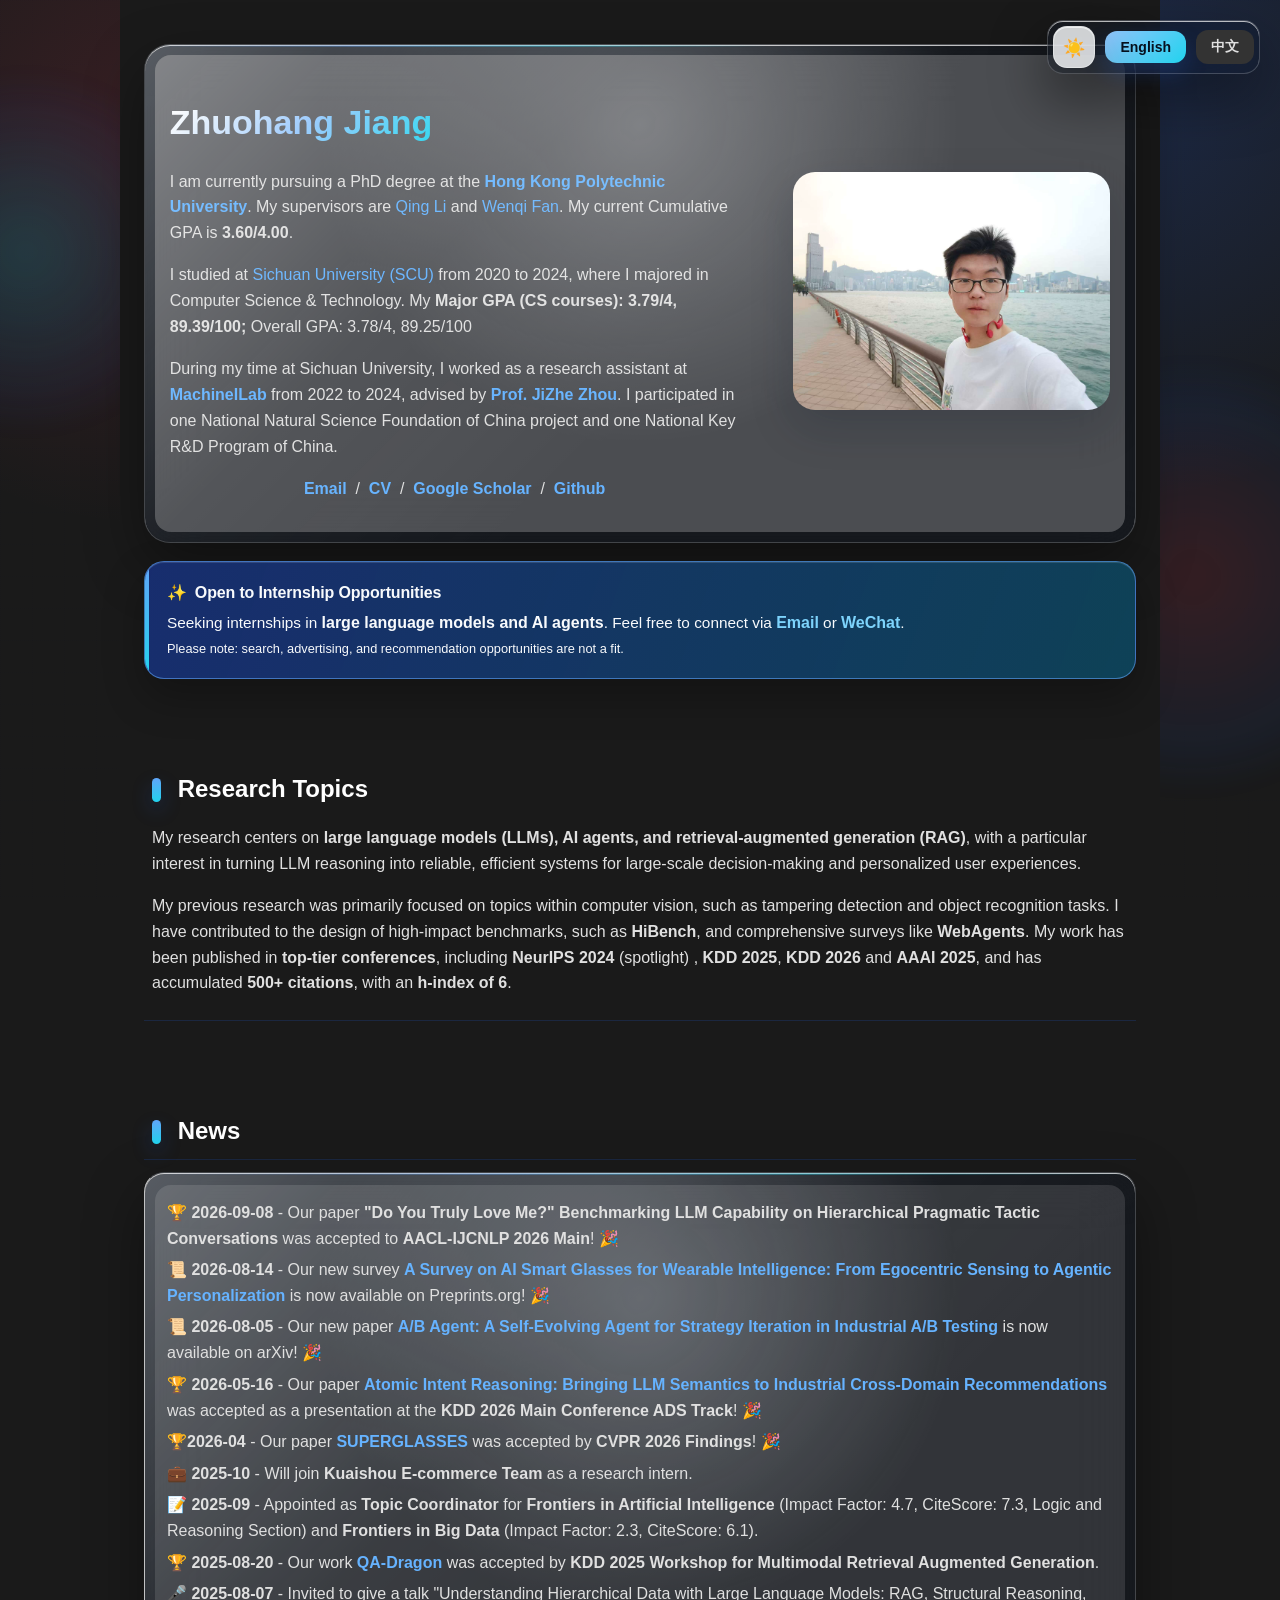
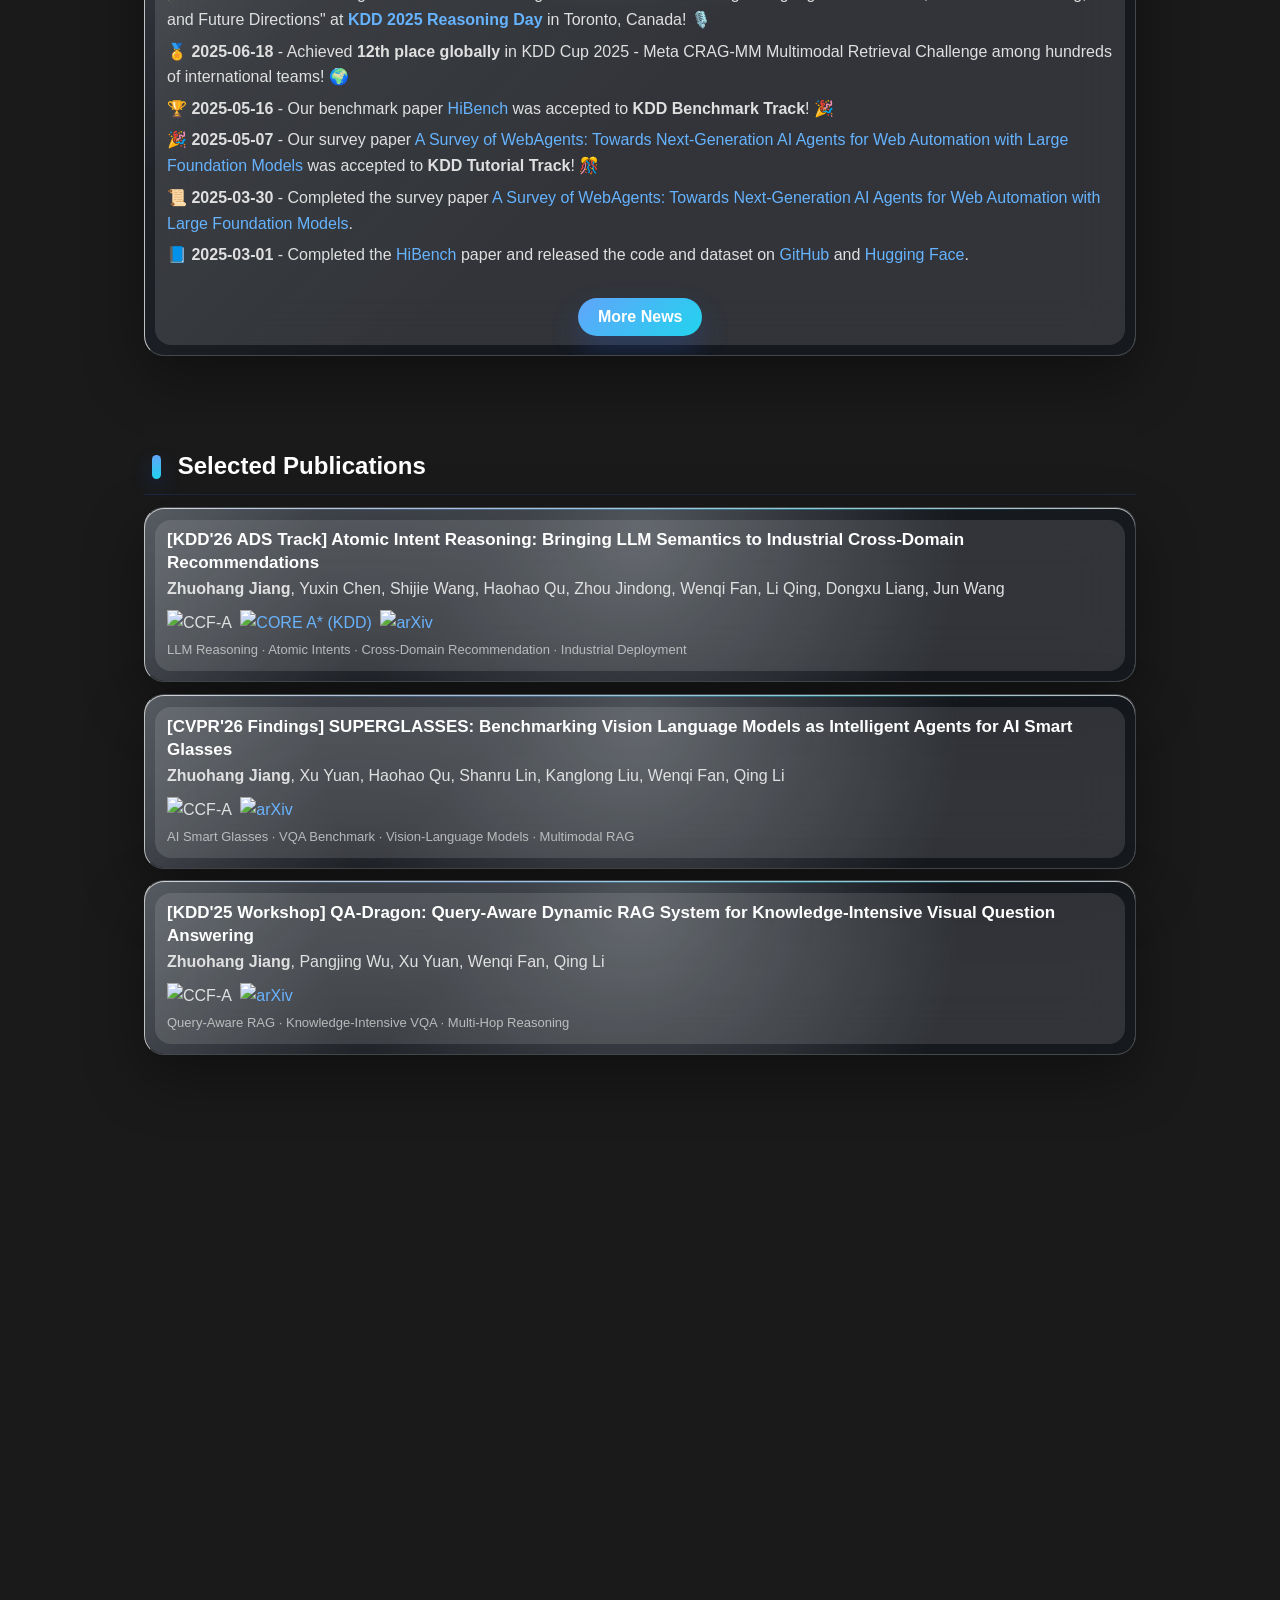
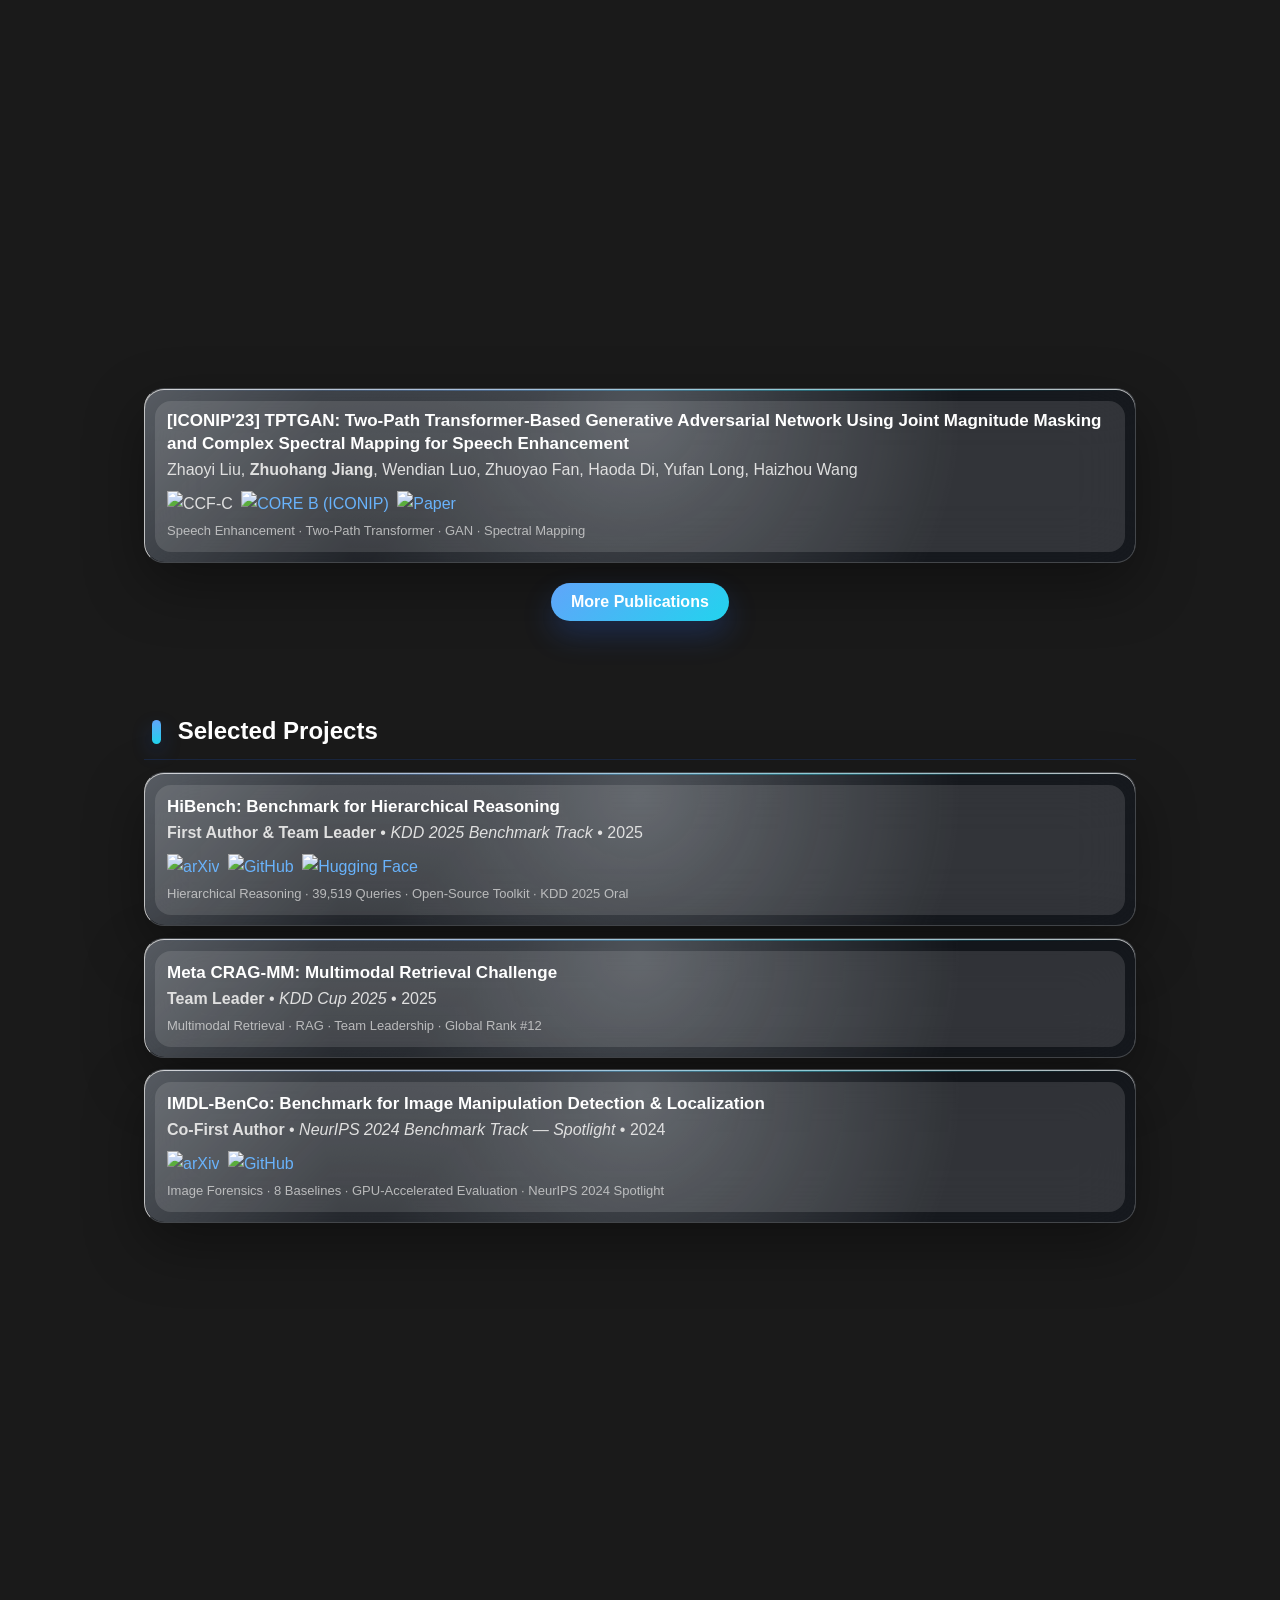
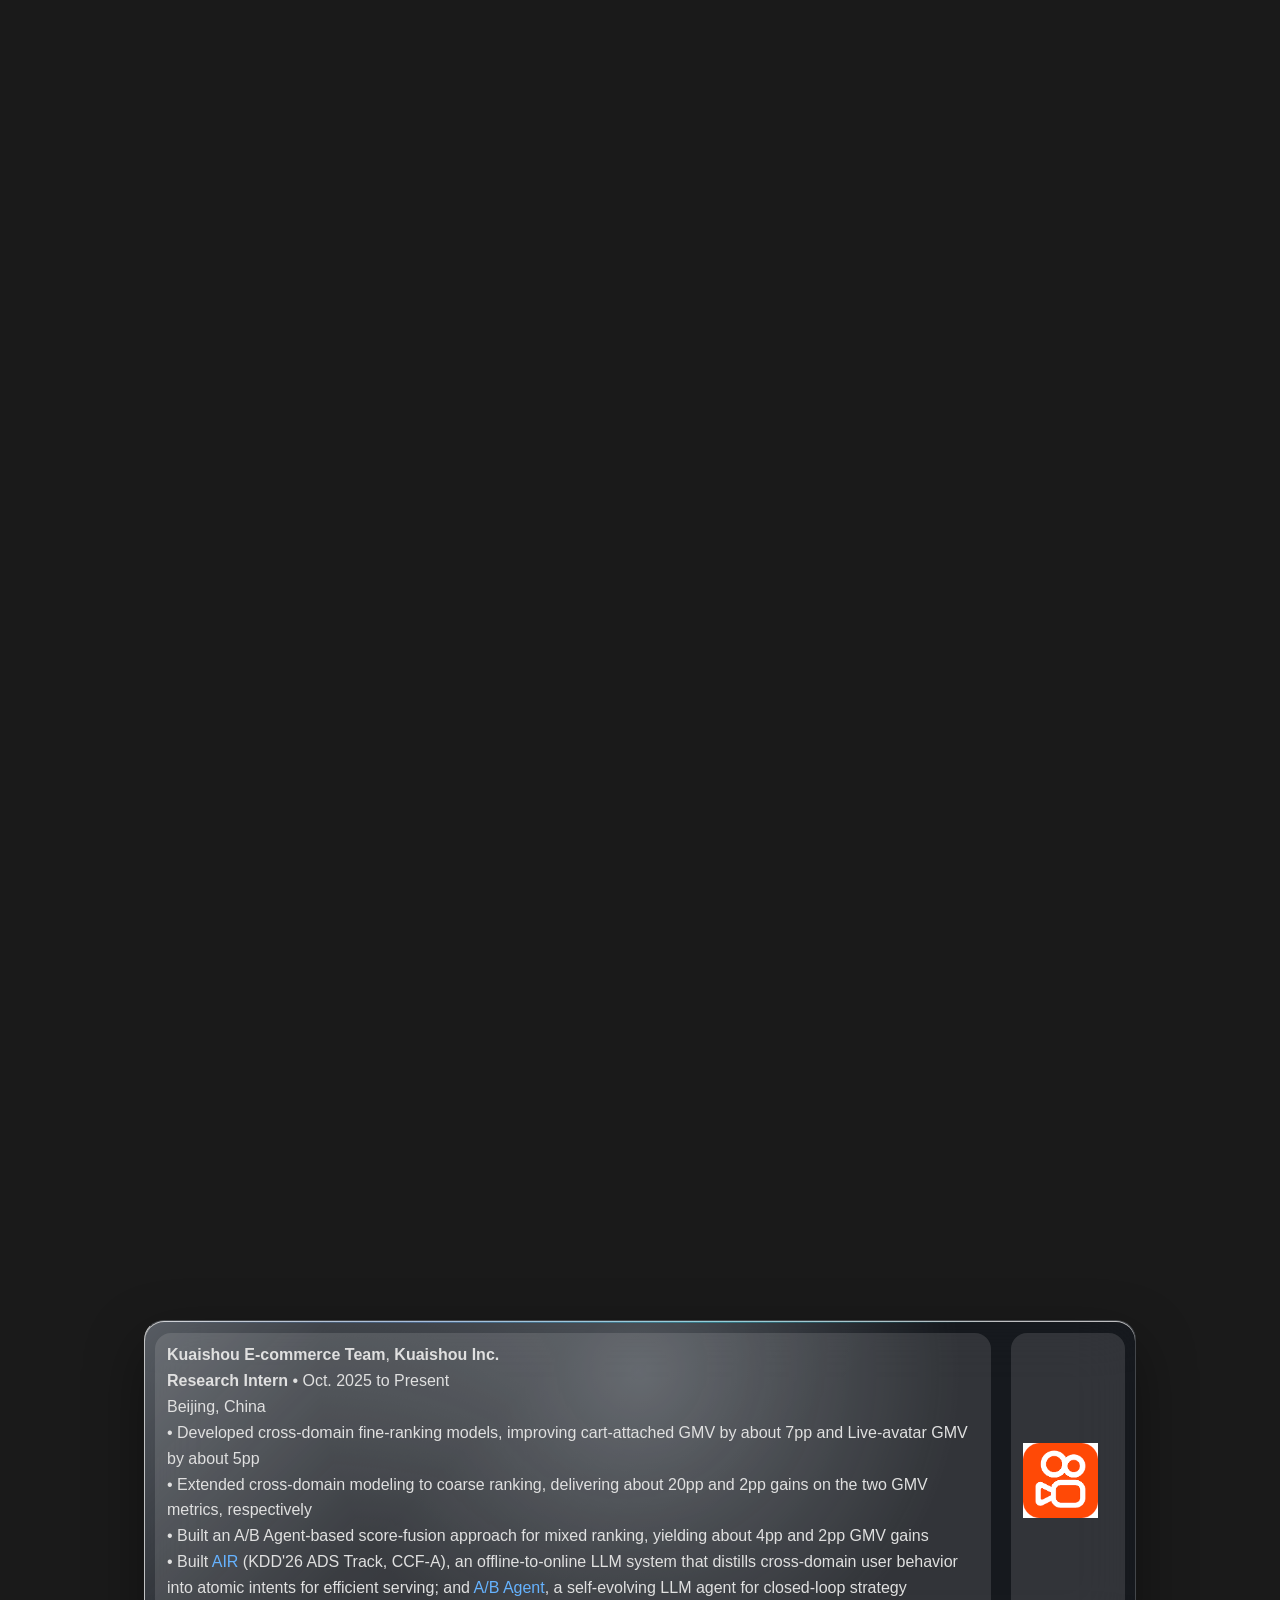
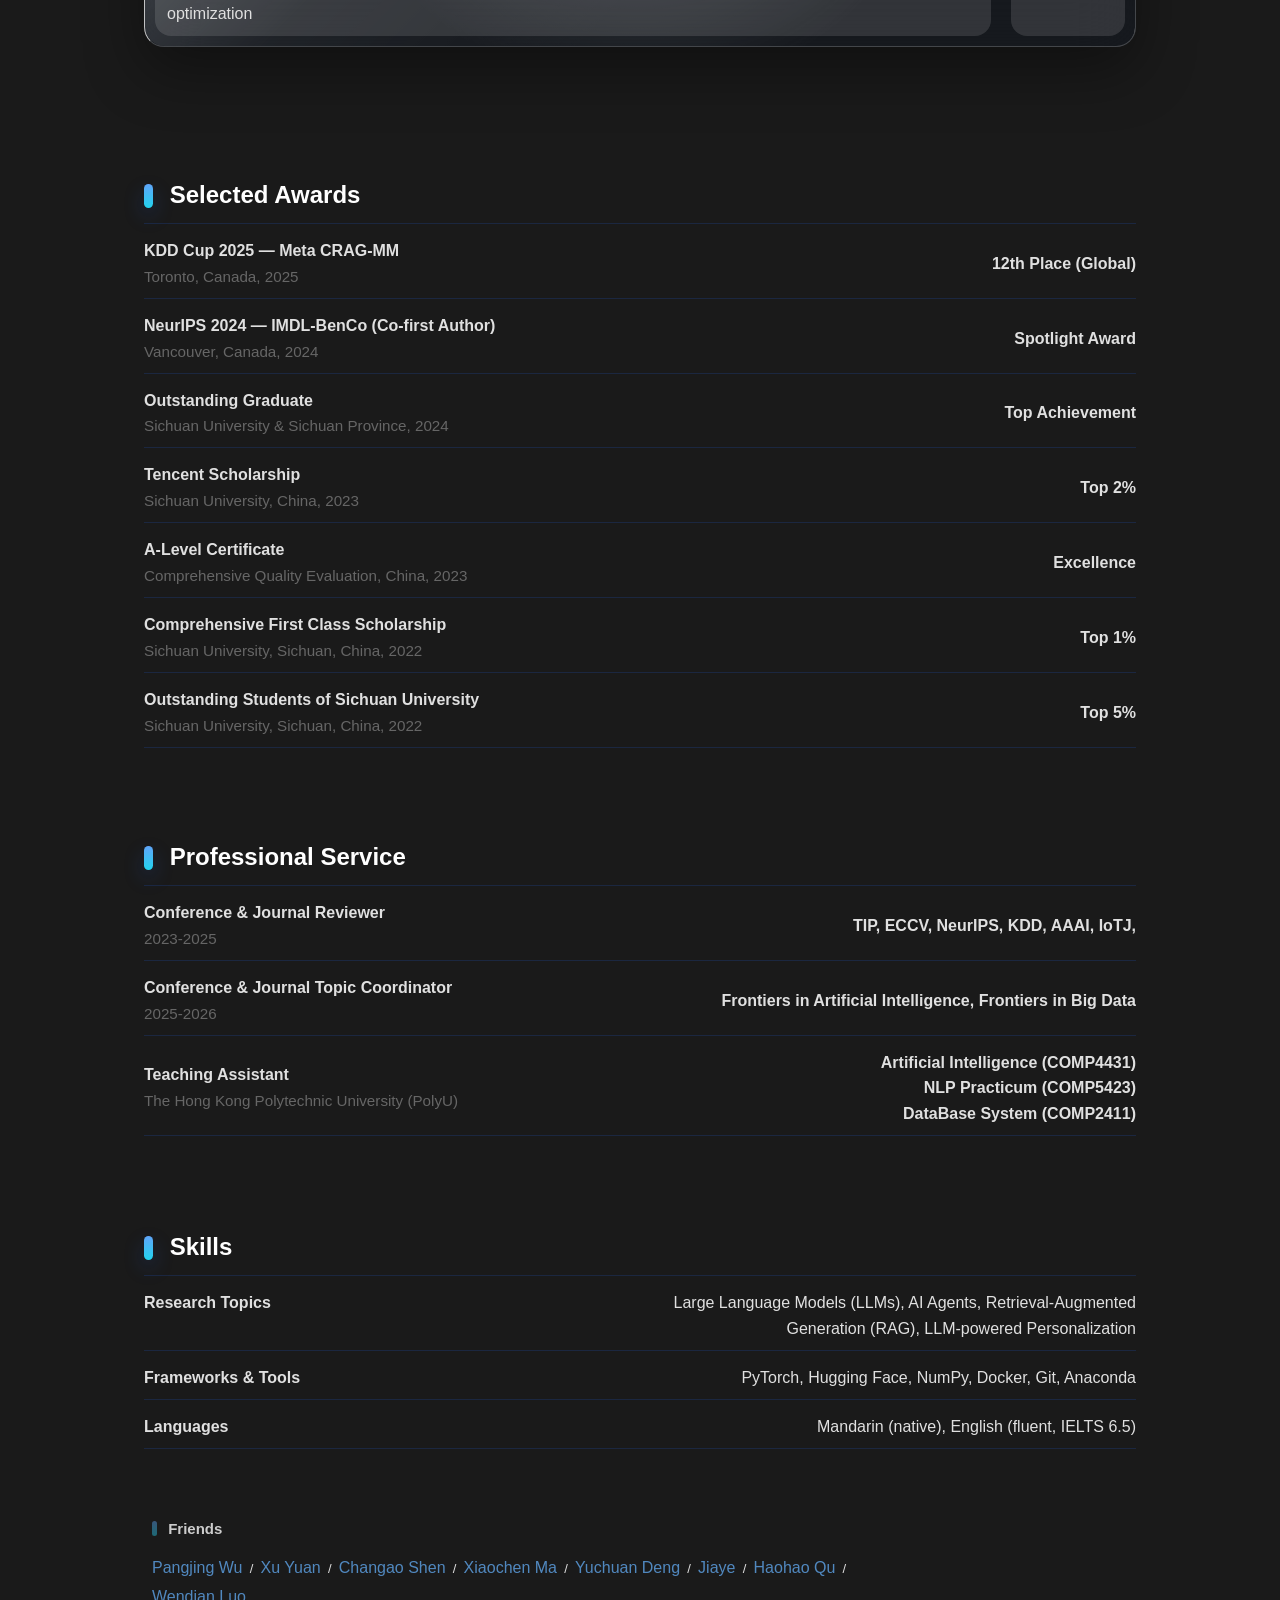
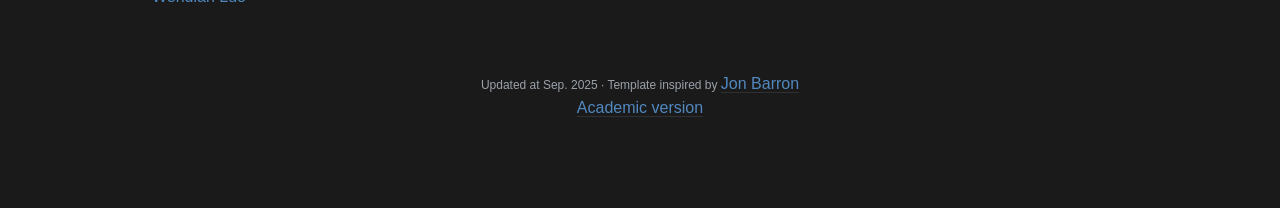
==== commit e1d278c5: "。。" ====
--- a/index_beauty.html
+++ b/index_beauty.html
@@ -1318,6 +1318,9 @@
                   <b>Zhuohang Jiang</b>, Yuxin Chen, Shijie Wang, Haohao Qu, Zhou Jindong, Wenqi Fan, Li Qing, Dongxu Liang, Jun Wang
                   <br>
                   <img src="https://img.shields.io/badge/CCF_A-KDD-1f77b4?style=flat-square" alt="CCF-A">
+                  <a href="https://portal.core.edu.au/conf-ranks/?search=KDD&amp;by=all&amp;source=ICORE2026"
+                    title="ICORE 2026: KDD — A*"><img
+                    src="https://img.shields.io/badge/CORE-A%2A-7b4ab5?style=flat-square" alt="CORE A* (KDD)"></a>
                   <a href="https://arxiv.org/pdf/2606.10357"><img
                     src="https://img.shields.io/badge/arXiv-2606.10357-b31b1b?style=flat-square" alt="arXiv"></a>
                   <br>
@@ -1377,6 +1380,9 @@
                   Li, Peter H.F. Ng, Qing Li
                   <br>
                   <img src="https://img.shields.io/badge/CCF_A-KDD-1f77b4?style=flat-square" alt="CCF-A">
+                  <a href="https://portal.core.edu.au/conf-ranks/?search=KDD&amp;by=all&amp;source=ICORE2026"
+                    title="ICORE 2026: KDD — A*"><img
+                    src="https://img.shields.io/badge/CORE-A%2A-7b4ab5?style=flat-square" alt="CORE A* (KDD)"></a>
                   <a href="https://arxiv.org/abs/2503.00912"><img
                       src="https://img.shields.io/badge/arXiv-2503.00912-b31b1b?style=flat-square" alt="arXiv"></a>
                   <a href="https://github.com/jzzzzh/HiBench"><img
@@ -1402,6 +1408,9 @@
                   Peter Q. Chen, Pangjing Wu, <b>Zhuohang Jiang</b>, Xiaodong Li, Peter H. F. Ng
                   <br>
                   <img src="https://img.shields.io/badge/AACL_IJCNLP-2026_Main-9467bd?style=flat-square" alt="AACL-IJCNLP 2026 Main">
+                  <a href="https://portal.core.edu.au/conf-ranks/?search=IJCNLP&amp;by=all&amp;source=ICORE2026"
+                    title="ICORE 2026: IJCNLP — B"><img
+                    src="https://img.shields.io/badge/CORE_(IJCNLP)-B-2ca02c?style=flat-square" alt="CORE B (IJCNLP)"></a>
                   <br>
                   <span class="summary-keywords">LLM Evaluation · Hierarchical Pragmatics · Conversational Reasoning</span>
                 </td>
@@ -1441,6 +1450,9 @@
                   Chi-Man Pun, Jizhe Zhou
                   <br>
                   <img src="https://img.shields.io/badge/CCF_A-AAAI-1f77b4?style=flat-square" alt="CCF-A">
+                  <a href="https://portal.core.edu.au/conf-ranks/?search=AAAI&amp;by=all&amp;source=ICORE2026"
+                    title="ICORE 2026: AAAI — A*"><img
+                    src="https://img.shields.io/badge/CORE-A%2A-7b4ab5?style=flat-square" alt="CORE A* (AAAI)"></a>
                   <a href="https://arxiv.org/abs/2412.13753"><img
                       src="https://img.shields.io/badge/arXiv-2412.13753-b31b1b?style=flat-square" alt="arXiv"></a>
                   <br>
@@ -1465,6 +1477,9 @@
                   Chi-Man Pun, Jiancheng Lv, Jizhe Zhou
                   <br>
                   <img src="https://img.shields.io/badge/CCF_A-NIPS-1f77b4?style=flat-square" alt="CCF-A">
+                  <a href="https://portal.core.edu.au/conf-ranks/?search=NeurIPS&amp;by=all&amp;source=ICORE2026"
+                    title="ICORE 2026: NeurIPS — A*"><img
+                    src="https://img.shields.io/badge/CORE-A%2A-7b4ab5?style=flat-square" alt="CORE A* (NeurIPS)"></a>
                   <a href="https://arxiv.org/abs/2406.10580"><img
                       src="https://img.shields.io/badge/arXiv-2406.10580-b31b1b?style=flat-square" alt="arXiv"></a>
                   <a href="https://github.com/scu-zjz/IMDLBenCo"><img
@@ -1489,6 +1504,9 @@
                     Zhaoyi Liu, <b>Zhuohang Jiang</b>, Wendian Luo, Zhuoyao Fan, Haoda Di, Yufan Long, Haizhou Wang
                     <br>
                     <img src="https://img.shields.io/badge/CCF_C-ICONIP-ff7f0e?style=flat-square" alt="CCF-C">
+                  <a href="https://portal.core.edu.au/conf-ranks/?search=ICONIP&amp;by=all&amp;source=ICORE2026"
+                    title="ICORE 2026: ICONIP — B"><img
+                    src="https://img.shields.io/badge/CORE-B-2ca02c?style=flat-square" alt="CORE B (ICONIP)"></a>
                     <a href="https://link.springer.com/chapter/10.1007/978-981-99-8138-0_5"><img
                         src="https://img.shields.io/badge/Paper-springer-2e8b57?style=flat-square" alt="Paper"></a>
                     <br>
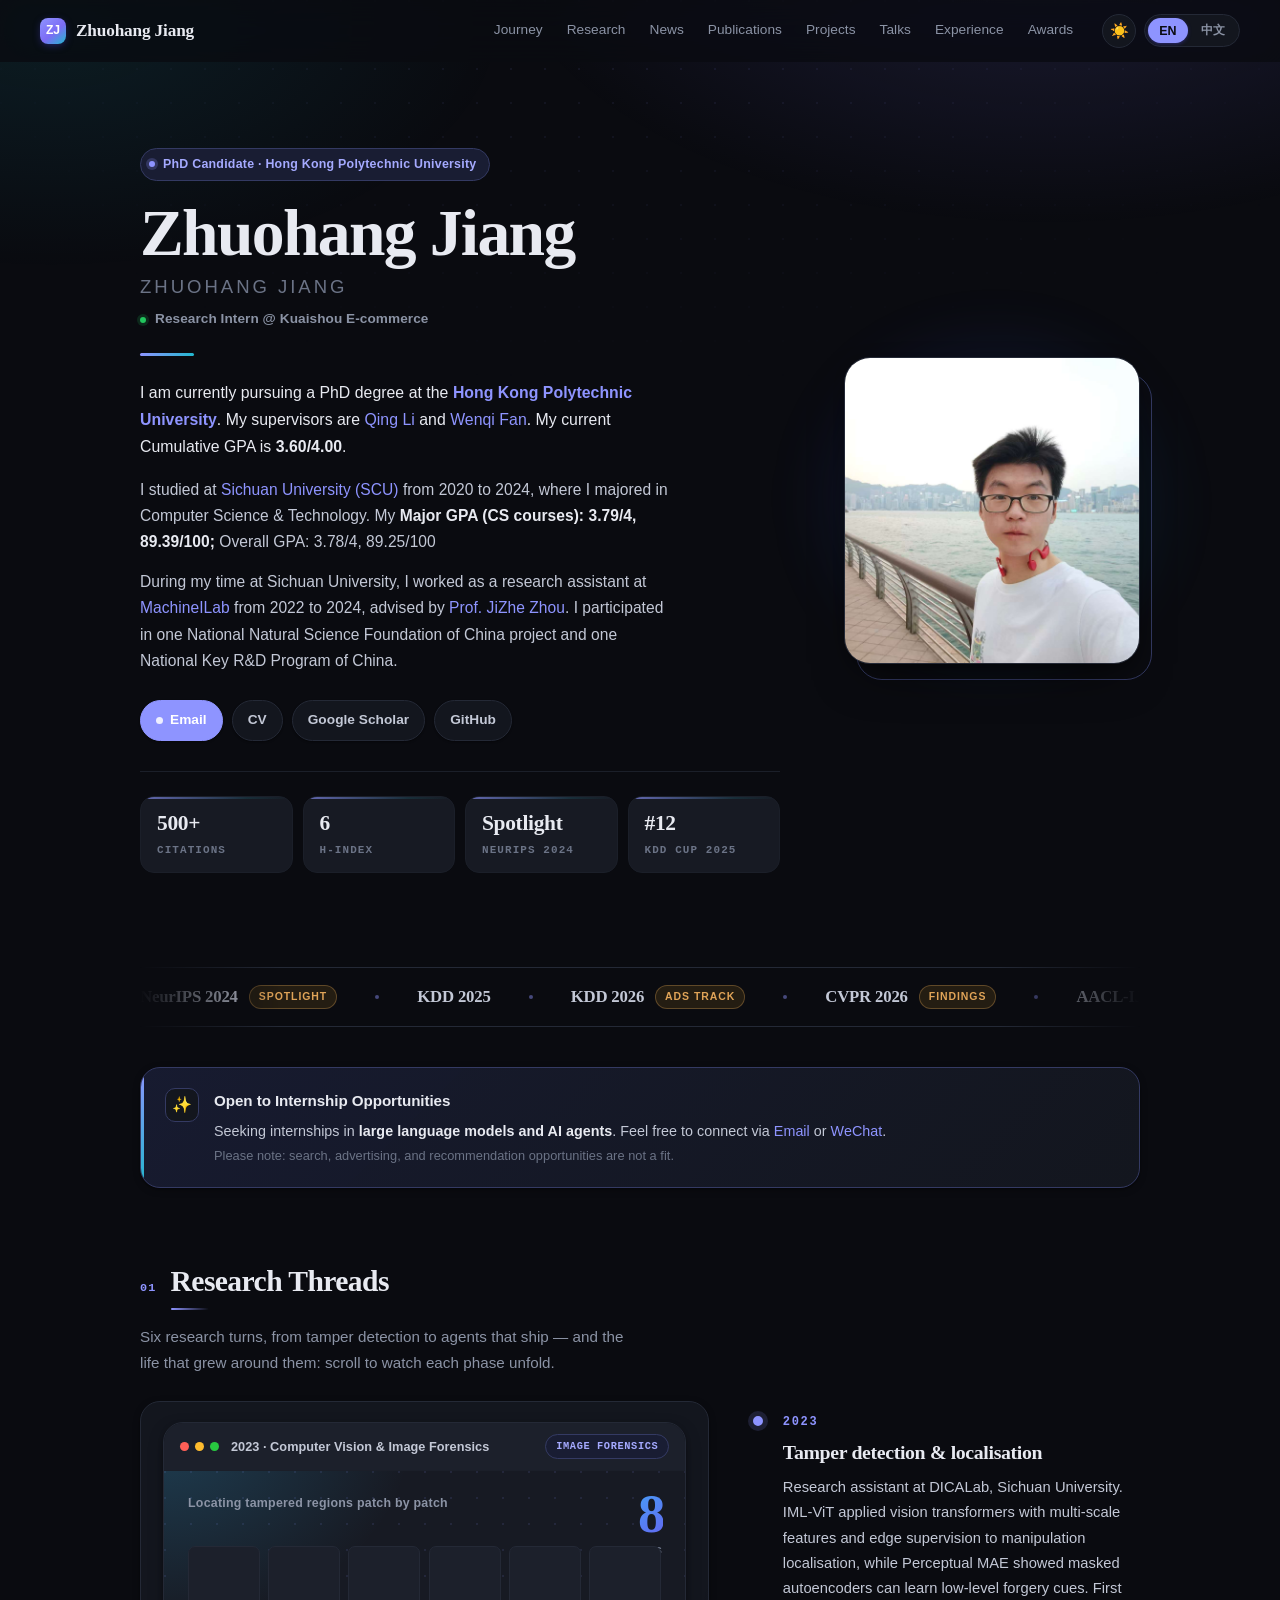
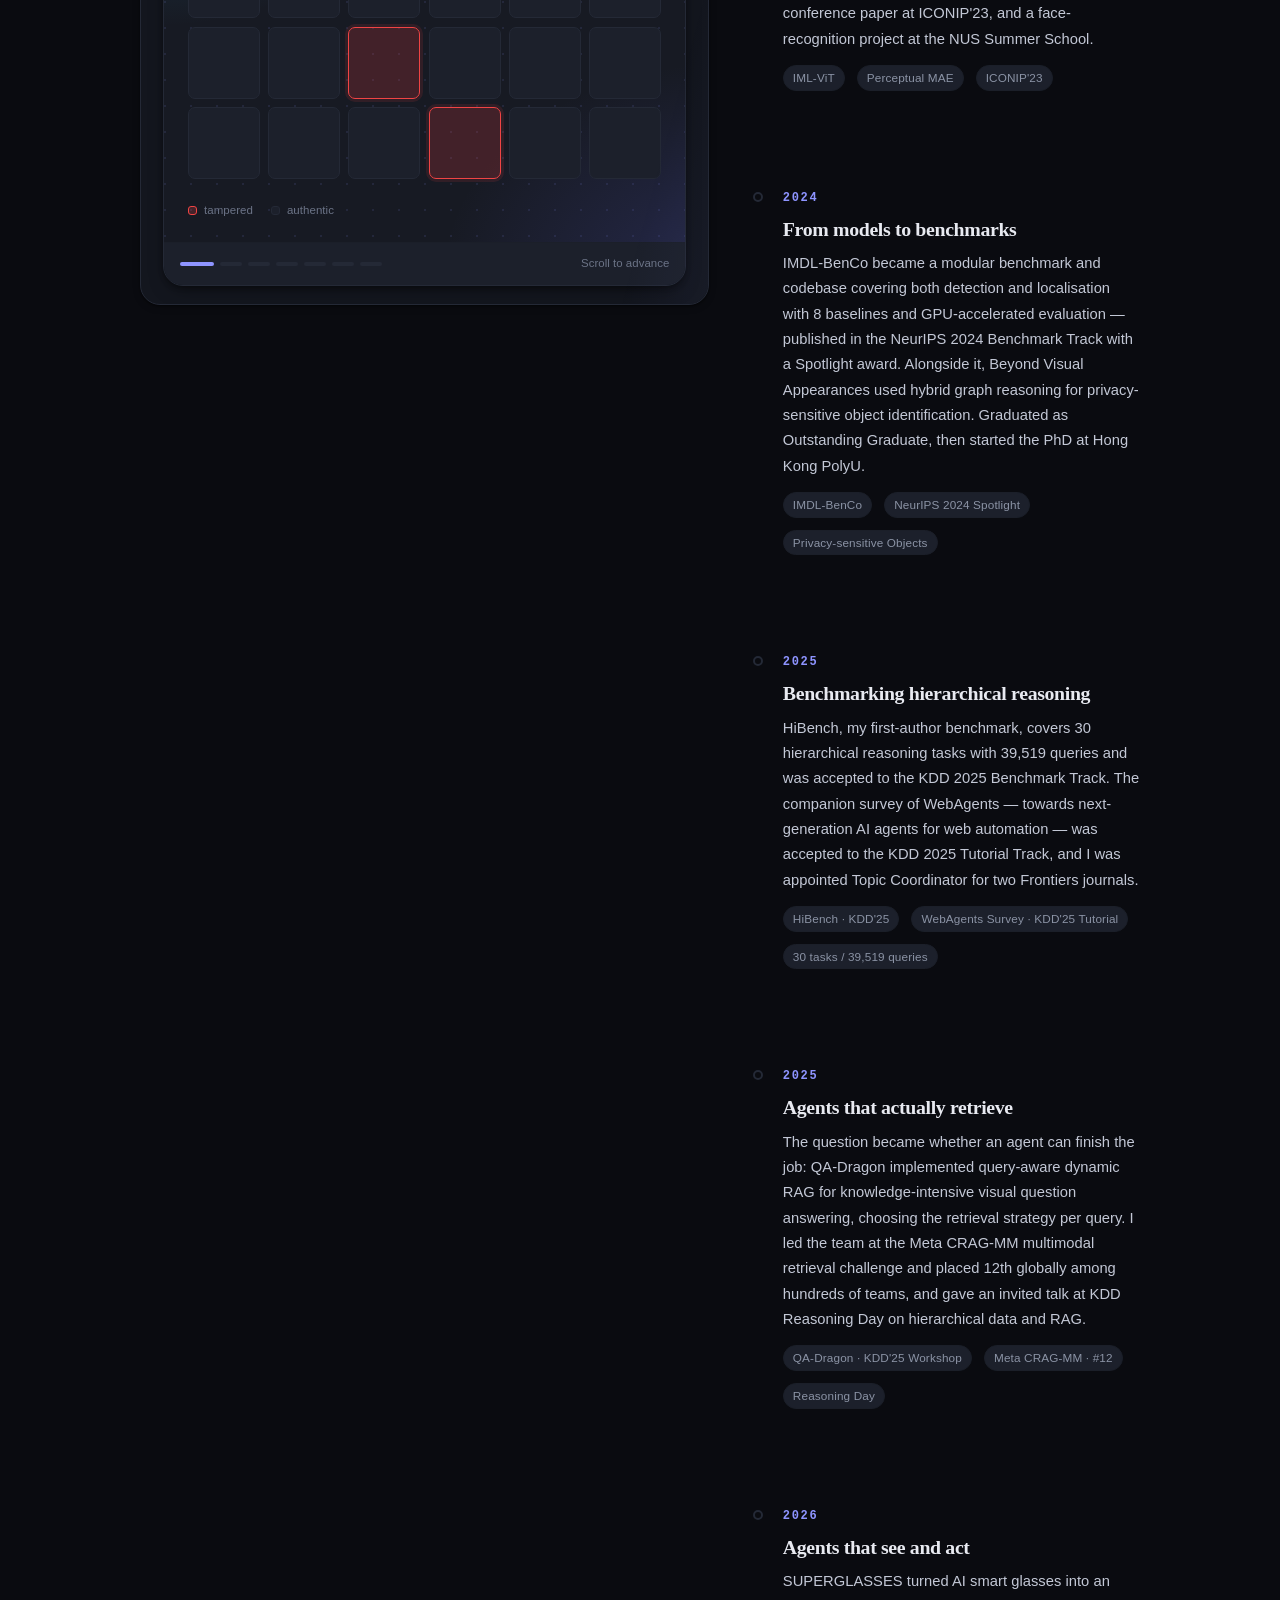
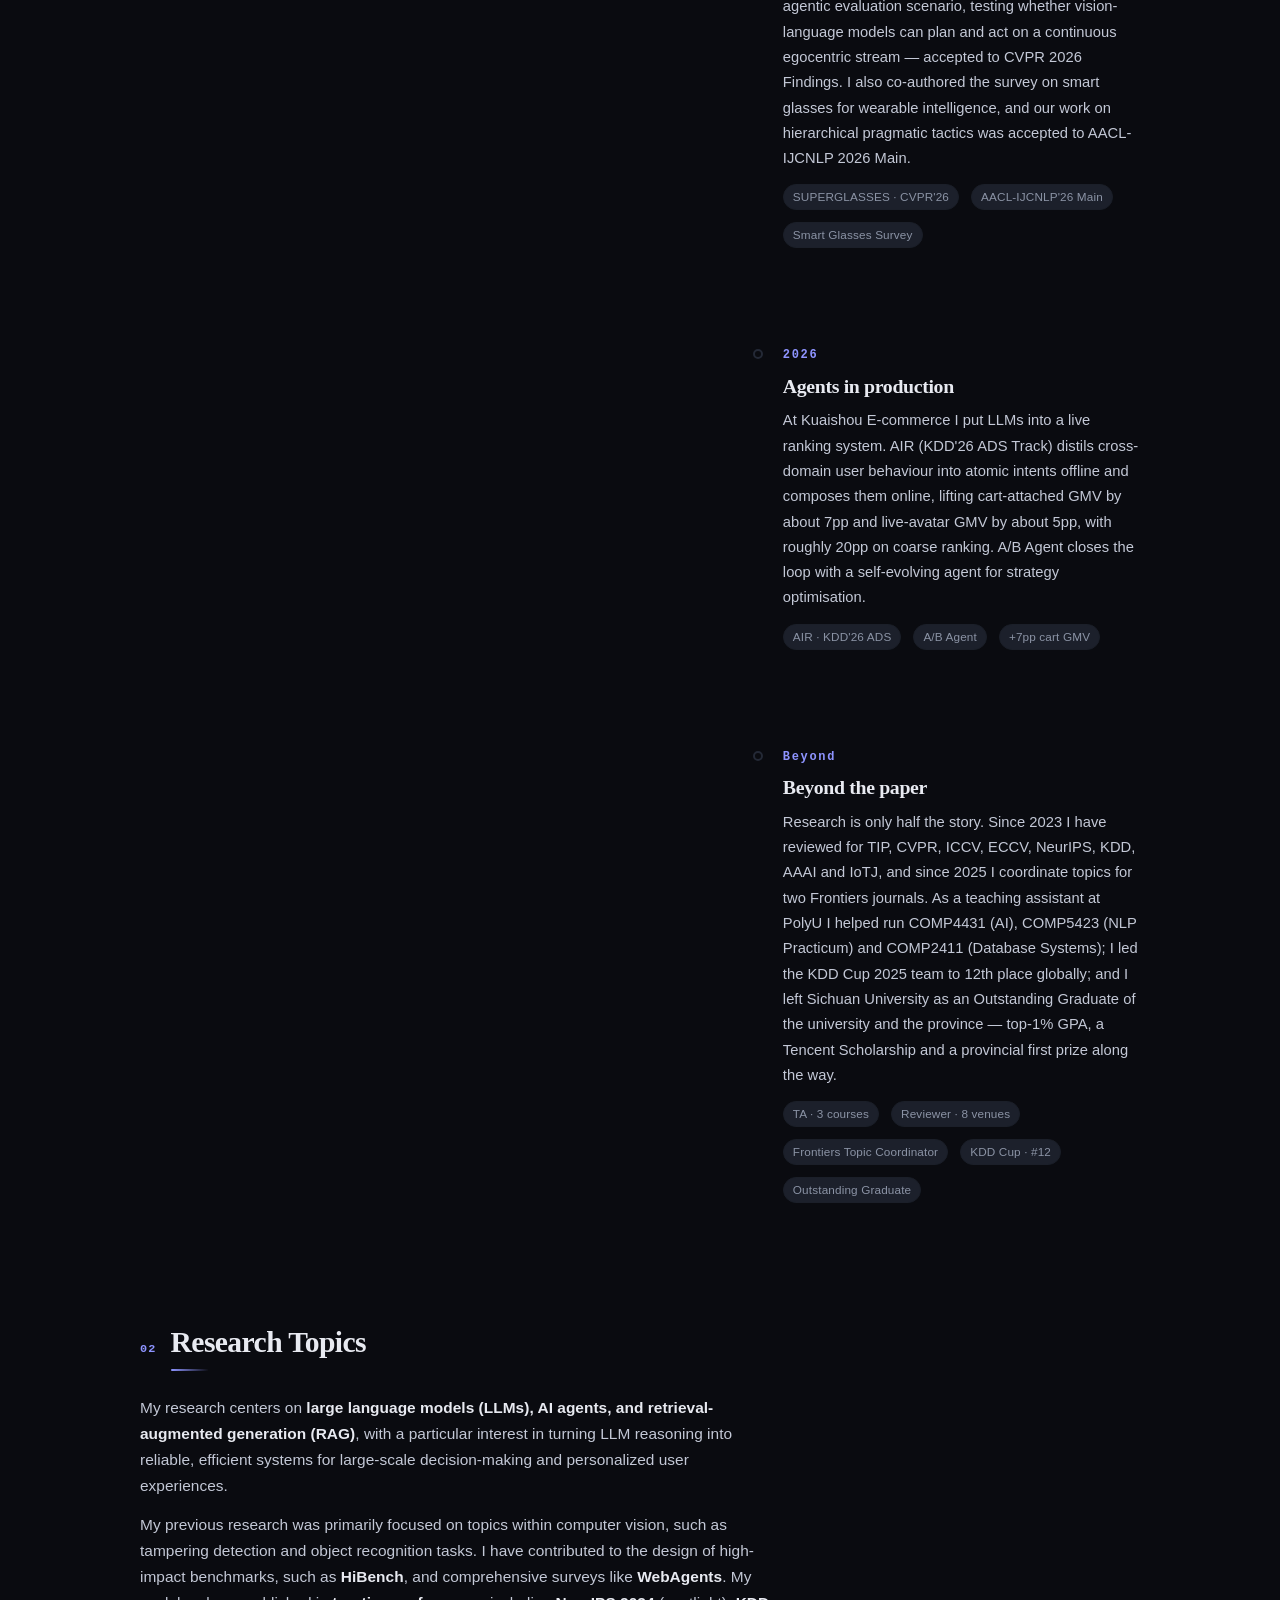
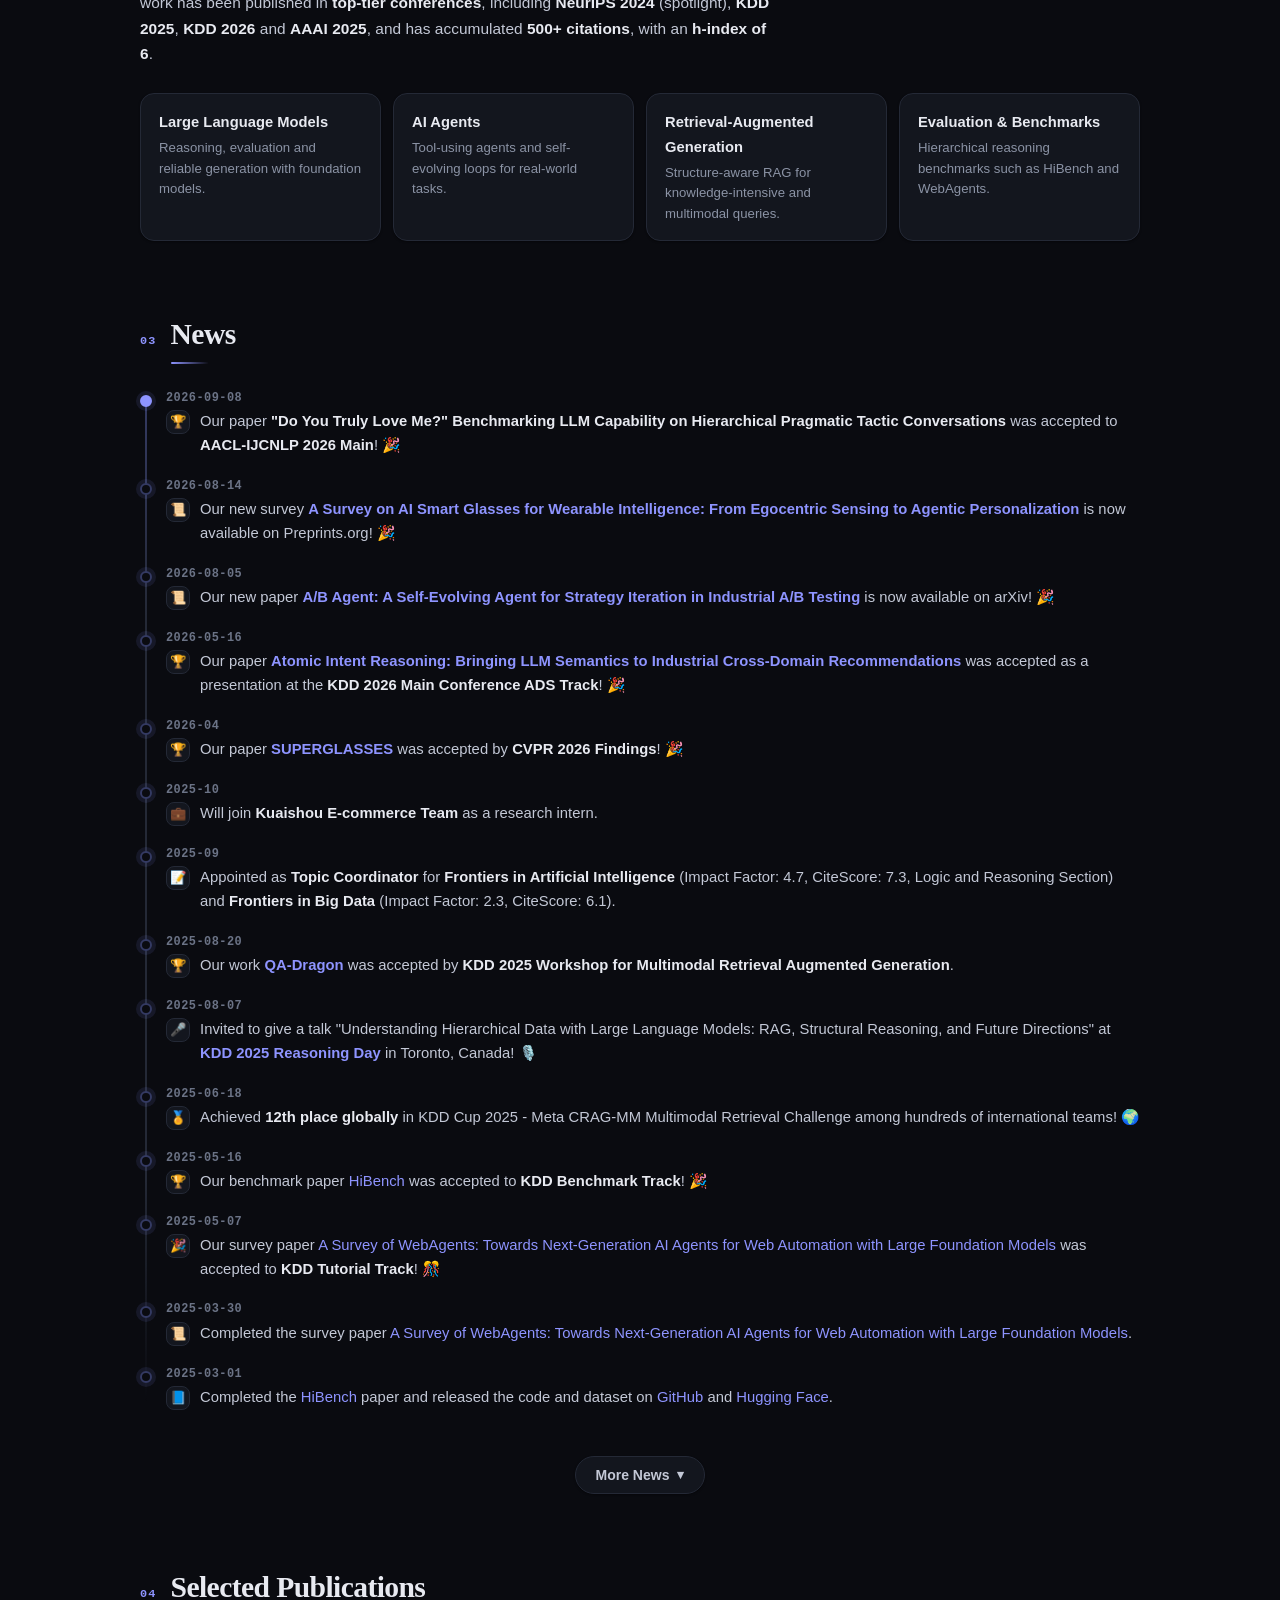
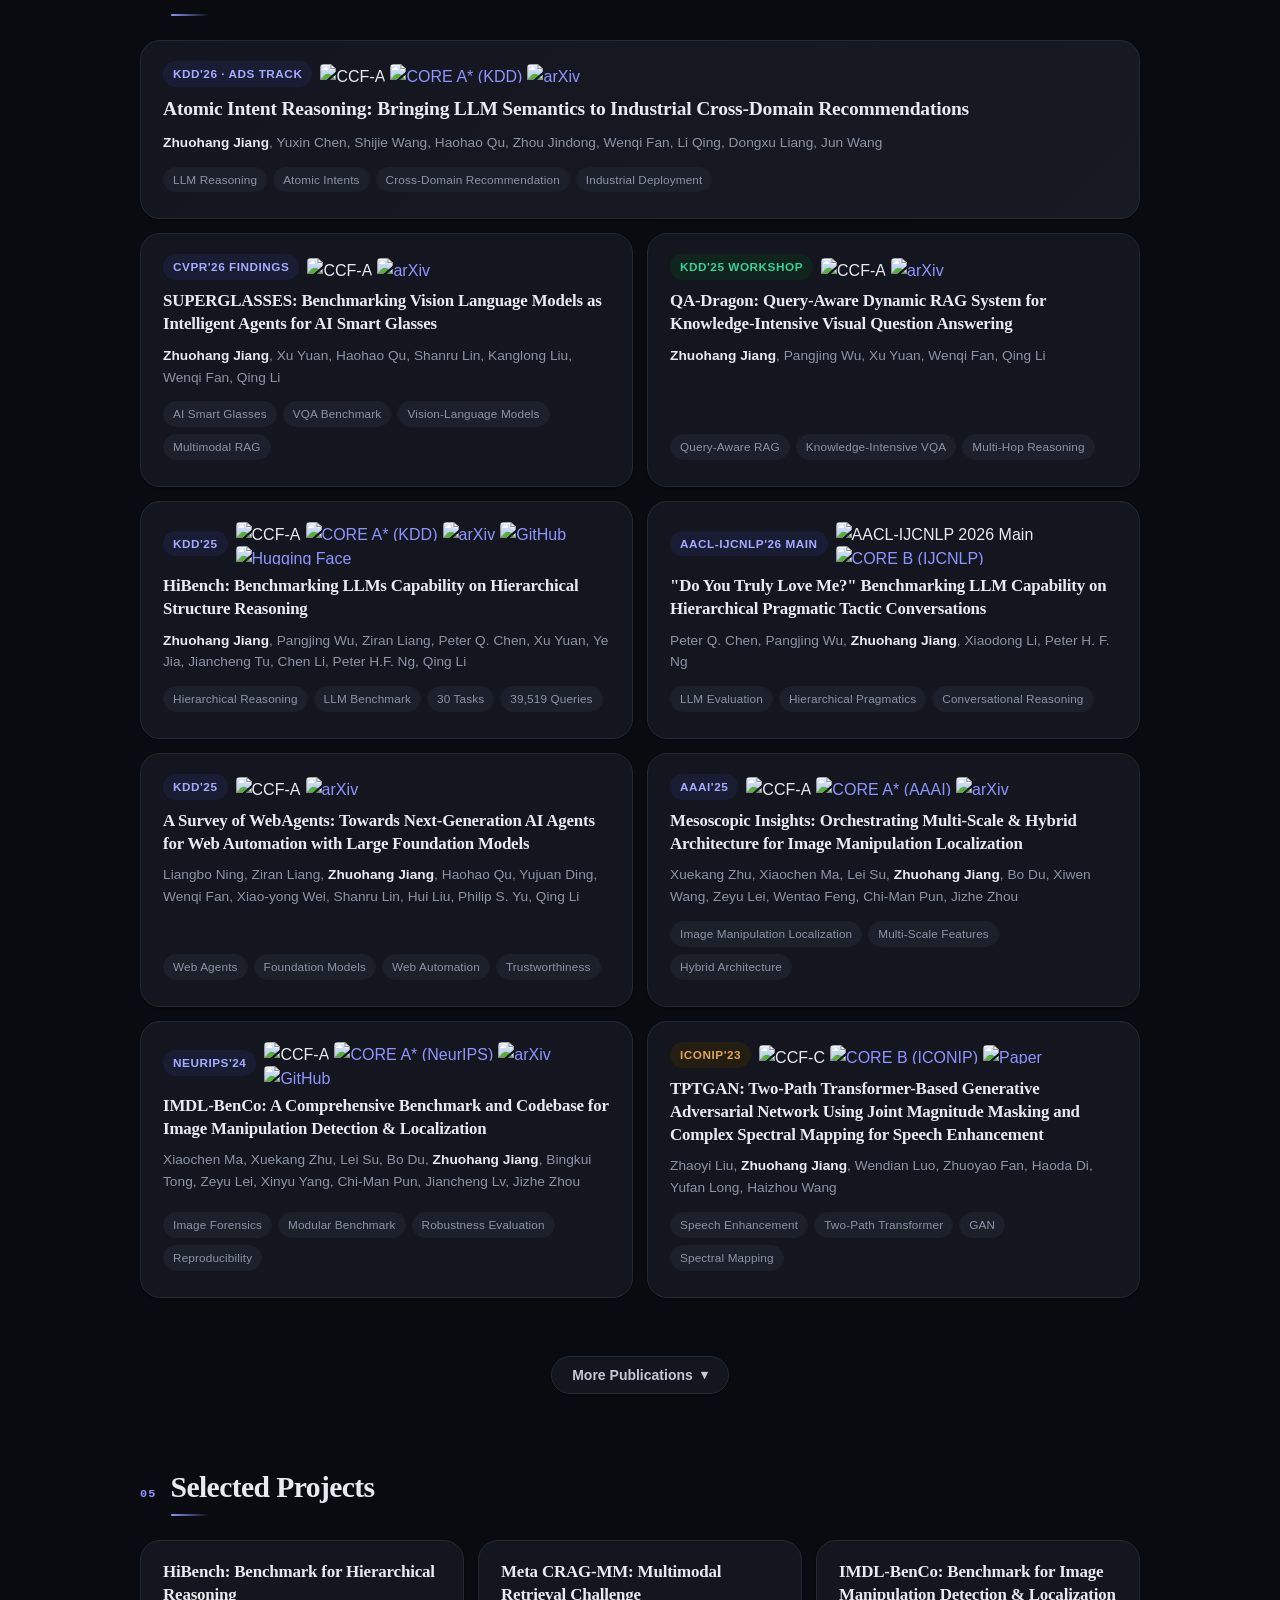
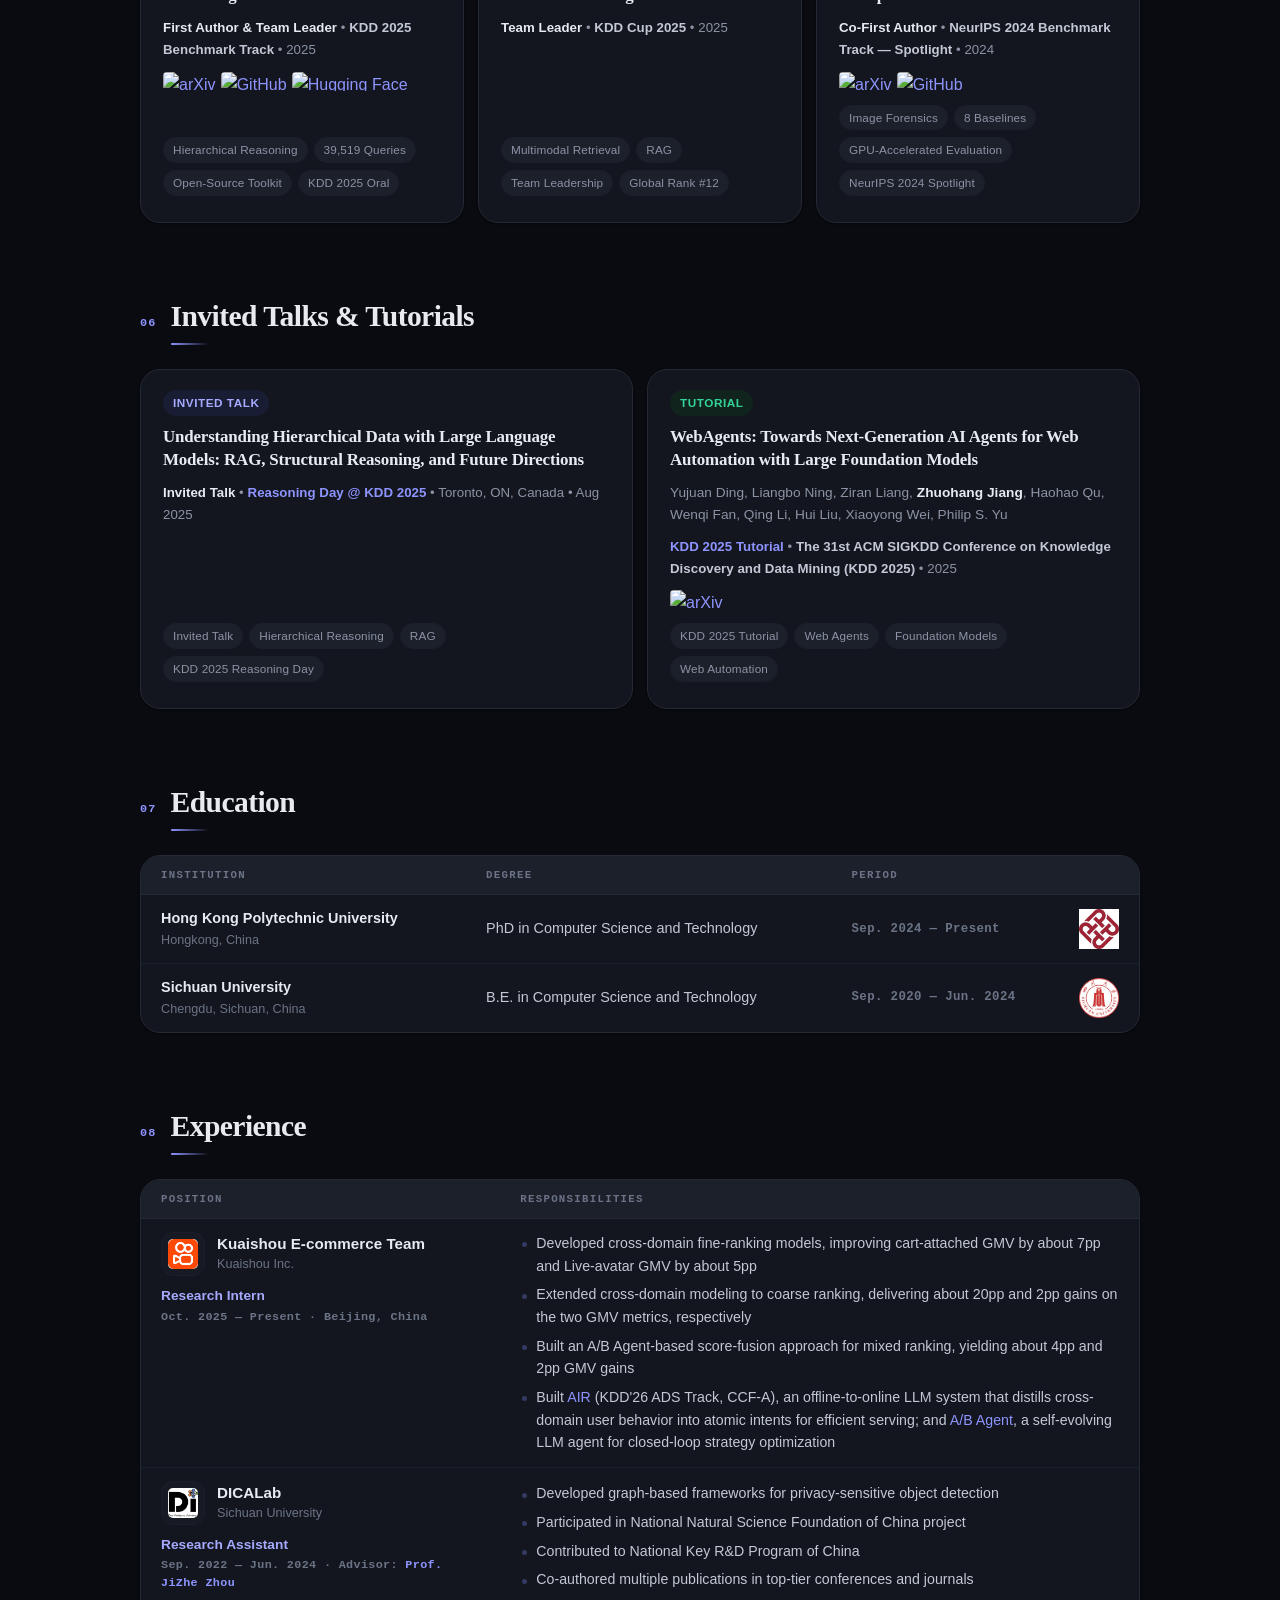
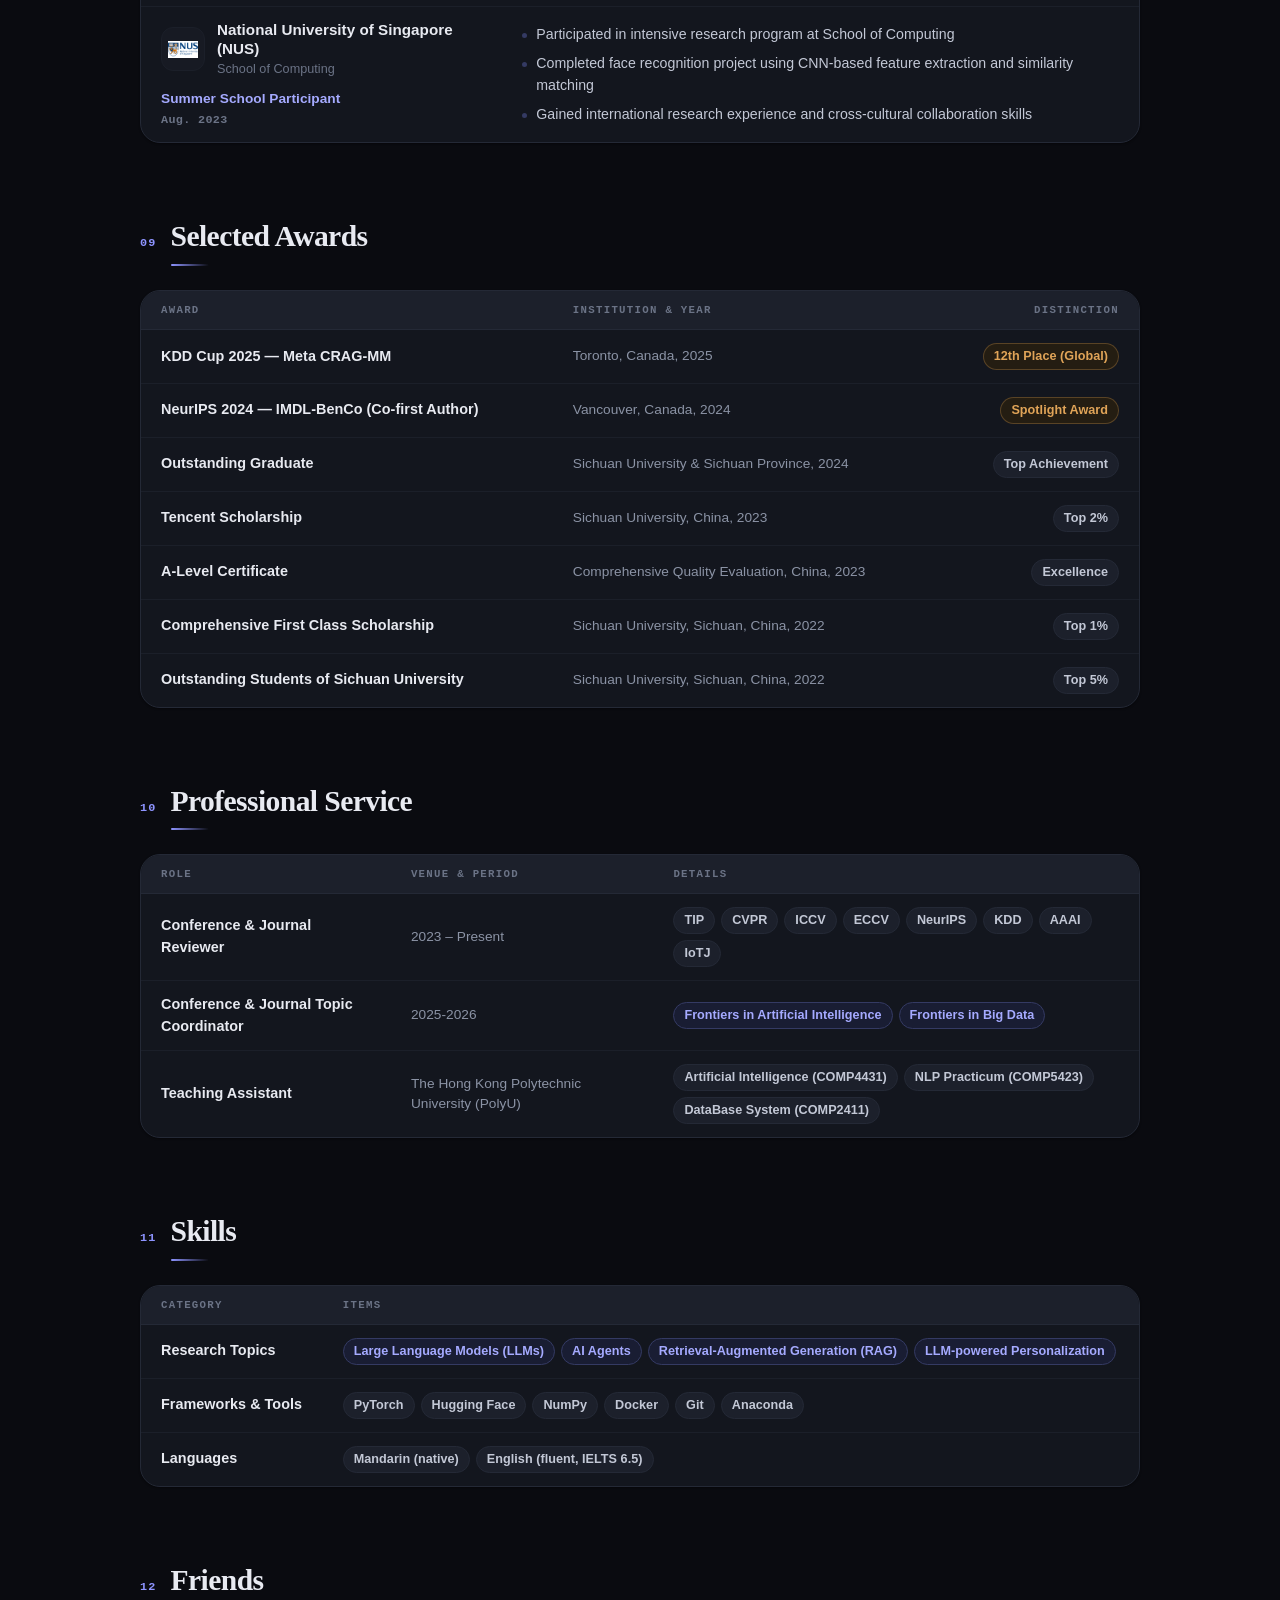
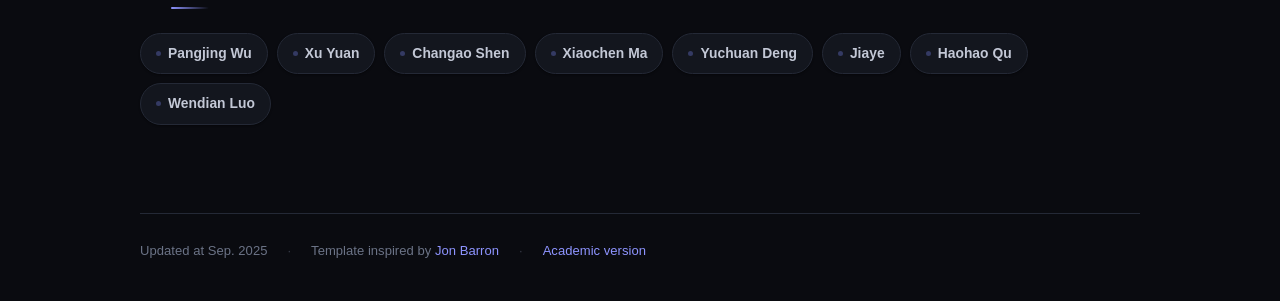
==== commit 8f927267: "redesign beauty homepage as a scroll-driven research narrative Rebuild index_beauty.html into a self" ====
--- a/index_beauty.html
+++ b/index_beauty.html
@@ -8,2802 +8,2457 @@
 
   <meta name="author" content="Zhuohang Jiang">
   <meta name="viewport" content="width=device-width, initial-scale=1">
-
-  <link rel="stylesheet" type="text/css" href="stylesheet.css">
+  <meta name="description"
+    content="Zhuohang Jiang — PhD candidate at Hong Kong Polytechnic University working on large language models, AI agents and retrieval-augmented generation.">
+
+  <link rel="stylesheet" type="text/css" href="beauty.css">
   <link rel="icon"
     href="data:image/svg+xml,<svg xmlns=%22http://www.w3.org/2000/svg%22 viewBox=%220 0 100 100%22><text y=%22.9em%22 font-size=%2290%22>🌐</text></svg>">
-  <link rel="stylesheet" href="https://cdnjs.cloudflare.com/ajax/libs/animate.css/4.1.1/animate.min.css" />
-  <link rel="stylesheet" href="magic/dist/magic.css">
-  <link rel="stylesheet" href="hover.css">
-  <script src="https://cdnjs.cloudflare.com/ajax/libs/wow/1.1.2/wow.min.js"></script>
-  <style>
-    .aligned-table {
-      width: 100% !important;
-      table-layout: fixed !important;
-      margin-bottom: 10px !important;
-    }
-
-    .aligned-table td:first-child {
-      width: 60% !important;
-      text-align: left !important;
-    }
-
-    .aligned-table td:last-child {
-      width: 40% !important;
-      text-align: right !important;
-    }
-
-    /* 确保Award和Professional Service章节的右侧内容完美对齐 */
-    table[style*="table-layout: fixed"] td:last-child {
-      text-align: right !important;
-      padding-right: 0 !important;
-    }
-
-    table[style*="table-layout: fixed"] td:first-child {
-      text-align: left !important;
-      padding-left: 0 !important;
-    }
-
-    /* 语言切换按钮样式 */
-    .language-toggle {
-      position: fixed;
-      top: 20px;
-      right: 20px;
-      z-index: 1000;
-      display: flex;
-      align-items: center;
-      gap: 10px;
-    }
-
-    .lang-btn {
-      padding: 8px 15px;
-      background-color: #007BFF;
-      color: white;
-      border: none;
-      border-radius: 5px;
-      cursor: pointer;
-      font-size: 14px;
-      transition: all 0.3s ease;
-    }
-
-    .lang-btn:hover {
-      background-color: #0056b3;
-      transform: translateY(-2px);
-    }
-
-    .lang-btn.active {
-      background-color: #28a745;
-    }
-
-    /* 深色模式样式 */
-    .dark-mode {
-      background-color: #1a1a1a !important;
-      color: #e0e0e0 !important;
-    }
-
-    .dark-mode table {
-      background-color: #1a1a1a !important;
-      color: #e0e0e0 !important;
-    }
-
-    .dark-mode td {
-      background-color: #1a1a1a !important;
-      color: #e0e0e0 !important;
-    }
-
-    .dark-mode heading {
-      color: #ffffff !important;
-    }
-
-    .dark-mode papertitle {
-      color: #ffffff !important;
-    }
-
-    .dark-mode a {
-      color: #66b3ff !important;
-    }
-
-    .dark-mode a:hover {
-      color: #99ccff !important;
-    }
-
-    .dark-mode hr {
-      background: linear-gradient(to right, transparent, #555, transparent) !important;
-    }
-
-    .dark-mode .lang-btn {
-      background-color: #333 !important;
-      color: #e0e0e0 !important;
-    }
-
-    .dark-mode .lang-btn:hover {
-      background-color: #555 !important;
-    }
-
-    .dark-mode .lang-btn.active {
-      background-color: #28a745 !important;
-    }
-
-    /* 模式切换动画 */
-    body {
-      transition: background-color 0.5s ease, color 0.5s ease;
-    }
-
-    /* 隐藏/显示语言内容 */
-    .lang-content {
-      display: block;
-    }
-
-    .lang-content.hidden {
-      display: none;
-    }
-
-    .inline-lang-content {
-      display: inline;
-    }
-
-    .inline-lang-content.hidden {
-      display: none;
-    }
-
-    /* 确保表格行元素的语言切换正常工作 */
-    tr.lang-content {
-      display: table-row;
-    }
-
-    tr.lang-content.hidden {
-      display: none;
-    }
-
-    :root {
-      --apple-bg: #eef3f8;
-      --apple-surface: rgba(255, 255, 255, 0.34);
-      --apple-surface-solid: rgba(255, 255, 255, 0.52);
-      --apple-text: #111827;
-      --apple-muted: #4b5563;
-      --apple-border: rgba(255, 255, 255, 0.64);
-      --apple-shadow: 0 22px 60px rgba(31, 41, 55, 0.14);
-      --apple-blue: #2563eb;
-      --apple-cyan: #06b6d4;
-      --apple-rose: #f43f5e;
-      --tech-line: rgba(37, 99, 235, 0.2);
-      --glass-highlight: rgba(255, 255, 255, 0.86);
-      --glass-blur: blur(30px) saturate(1.55);
-      --cursor-x: 50%;
-      --cursor-y: 16%;
-      --tilt-x: 0deg;
-      --tilt-y: 0deg;
-      --lift-z: 0px;
-    }
-
-    html {
-      scroll-behavior: smooth;
-    }
-
-    body {
-      margin: 0;
-      background:
-        radial-gradient(circle at var(--cursor-x) var(--cursor-y), rgba(6, 182, 212, 0.24), transparent 28rem),
-        radial-gradient(circle at 12% 16%, rgba(244, 63, 94, 0.14), transparent 24rem),
-        radial-gradient(circle at 86% 8%, rgba(37, 99, 235, 0.22), transparent 27rem),
-        linear-gradient(90deg, rgba(15, 23, 42, 0.035) 1px, transparent 1px),
-        linear-gradient(180deg, rgba(15, 23, 42, 0.035) 1px, transparent 1px),
-        var(--apple-bg);
-      background-attachment: fixed;
-      background-size: auto, auto, auto, 32px 32px, 32px 32px, auto;
-      color: var(--apple-text);
-      overflow-x: hidden;
-      font-family: Inter, ui-sans-serif, system-ui, -apple-system, BlinkMacSystemFont, "Segoe UI", sans-serif;
-      min-height: 100vh;
-      position: relative;
-      perspective: none;
-    }
-
-    body>table {
-      perspective: 1200px;
-      perspective-origin: var(--cursor-x) var(--cursor-y);
-    }
-
-    body::before,
-    body::after {
-      content: "";
-      position: fixed;
-      inset: auto;
-      z-index: 0;
-      pointer-events: none;
-      border-radius: 999px;
-      filter: blur(12px);
-      opacity: 0.7;
-      animation: glass-float 18s ease-in-out infinite alternate;
-    }
-
-    body::before {
-      top: 8vh;
-      left: max(-160px, -12vw);
-      width: 360px;
-      height: 360px;
-      background: radial-gradient(circle, rgba(6, 182, 212, 0.28), rgba(37, 99, 235, 0.08) 58%, transparent 72%);
-    }
-
-    body::after {
-      right: max(-180px, -10vw);
-      bottom: 12vh;
-      width: 430px;
-      height: 430px;
-      background: radial-gradient(circle, rgba(244, 63, 94, 0.18), rgba(37, 99, 235, 0.1) 56%, transparent 72%);
-      animation-delay: -8s;
-    }
-
-    @keyframes glass-float {
-      from {
-        transform: translate3d(0, 0, 0) scale(1);
-      }
-
-      to {
-        transform: translate3d(38px, -28px, 0) scale(1.08);
-      }
-    }
-
-    body>table {
-      width: min(100%, 1040px) !important;
-      max-width: 1040px !important;
-      padding: 0 24px 54px;
-      position: relative;
-      z-index: 1;
-    }
-
-    body>table>tbody>tr>td {
-      padding: 0 !important;
-    }
-
-    heading {
-      display: block;
-      margin-top: 8px;
-      color: var(--apple-text);
-      font-size: 24px !important;
-      font-weight: 780;
-      letter-spacing: 0;
-    }
-
-    heading::before {
-      content: "";
-      display: inline-block;
-      width: 9px;
-      height: 24px;
-      margin-right: 10px;
-      border-radius: 999px;
-      vertical-align: -5px;
-      background: linear-gradient(180deg, var(--apple-blue), var(--apple-cyan));
-      box-shadow: 0 8px 20px rgba(37, 99, 235, 0.26);
-    }
-
-    heading .lang-content {
-      display: inline;
-    }
-
-    heading .lang-content.hidden {
-      display: none;
-    }
-
-    papertitle {
-      display: inline-block;
-      color: var(--apple-text);
-      font-size: 17px !important;
-      line-height: 1.35;
-      font-weight: 740;
-    }
-
-    p,
-    td,
-    font {
-      line-height: 1.62;
-    }
-
-    a {
-      color: var(--apple-blue);
-      transition: color 180ms ease, opacity 180ms ease;
-    }
-
-    a:hover {
-      color: #005bb5;
-    }
-
-    .language-toggle {
-      display: flex;
-      align-items: center;
-      padding: 5px;
-      border: 1px solid var(--apple-border);
-      border-radius: 16px;
-      background: var(--apple-surface);
-      box-shadow: var(--apple-shadow), inset 0 1px 0 rgba(255, 255, 255, 0.7);
-      backdrop-filter: var(--glass-blur);
-      -webkit-backdrop-filter: var(--glass-blur);
-    }
-
-    .lang-btn {
-      border-radius: 12px !important;
-      background: transparent !important;
-      color: var(--apple-text) !important;
-      font-weight: 700;
-      box-shadow: none;
-    }
-
-    .lang-btn.active {
-      background: linear-gradient(135deg, var(--apple-blue), var(--apple-cyan)) !important;
-      color: white !important;
-      box-shadow: 0 10px 22px rgba(37, 99, 235, 0.22);
-    }
-
-    .apple-hero {
-      margin-top: 44px !important;
-      border: 1px solid var(--apple-border) !important;
-      border-top: 1px solid var(--glass-highlight) !important;
-      border-radius: 26px;
-      background: var(--apple-surface);
-      box-shadow: var(--apple-shadow), inset 0 1px 0 rgba(255, 255, 255, 0.72);
-      overflow: hidden;
-      backdrop-filter: var(--glass-blur);
-      -webkit-backdrop-filter: var(--glass-blur);
-      position: relative;
-      transform-style: preserve-3d;
-    }
-
-    .apple-hero::after,
-    .apple-card::after {
-      content: "";
-      position: absolute;
-      inset: 0;
-      pointer-events: none;
-      border-radius: inherit;
-      background:
-        linear-gradient(135deg, rgba(255, 255, 255, 0.54), rgba(255, 255, 255, 0.08) 34%, transparent 58%),
-        radial-gradient(circle at var(--cursor-x) var(--cursor-y), rgba(255, 255, 255, 0.46), transparent 20rem);
-      opacity: 0.78;
-      mix-blend-mode: soft-light;
-      transform: translateZ(18px);
-    }
-
-    .apple-hero::before,
-    .apple-card::before {
-      position: relative;
-      z-index: 1;
-    }
-
-    .apple-hero img {
-      border-radius: 22px;
-      border: 0;
-      box-shadow: 0 18px 44px rgba(15, 23, 42, 0.2);
-      transform: translateZ(0);
-      transition: transform 320ms ease, box-shadow 320ms ease;
-    }
-
-    .apple-hero img:hover {
-      transform: translateY(-3px) scale(1.015);
-      box-shadow: 0 24px 56px rgba(15, 23, 42, 0.24);
-    }
-
-    .apple-hero name {
-      display: inline-block;
-      letter-spacing: 0;
-      background: linear-gradient(135deg, #0f172a 8%, var(--apple-blue) 52%, var(--apple-cyan));
-      -webkit-background-clip: text;
-      background-clip: text;
-      color: transparent;
-    }
-
-    .apple-hero p:last-child a {
-      display: inline;
-      margin: 0;
-      padding: 0;
-      border: 0;
-      border-radius: 0;
-      background: transparent;
-      text-decoration: none;
-      font-weight: 700;
-      backdrop-filter: none;
-      -webkit-backdrop-filter: none;
-    }
-
-    .internship-callout {
-      position: relative;
-      box-sizing: border-box;
-      width: 100%;
-      margin: 18px 0 8px;
-      padding: 18px 22px;
-      overflow: hidden;
-      border: 1px solid rgba(37, 99, 235, 0.24);
-      border-radius: 20px;
-      background:
-        linear-gradient(110deg, rgba(37, 99, 235, 0.11), rgba(34, 211, 238, 0.12)),
-        var(--apple-surface-solid);
-      box-shadow: inset 0 1px 0 rgba(255, 255, 255, 0.72), 0 16px 38px rgba(37, 99, 235, 0.1);
-    }
-
-    .internship-callout::before {
-      content: "";
-      position: absolute;
-      inset: 0 auto 0 0;
-      width: 4px;
-      background: linear-gradient(180deg, var(--apple-blue), var(--apple-cyan));
-    }
-
-    .internship-callout-title {
-      display: flex;
-      align-items: center;
-      gap: 8px;
-      margin-bottom: 5px;
-      color: var(--apple-text);
-      font-weight: 780;
-      letter-spacing: -0.01em;
-    }
-
-    .internship-callout p {
-      margin: 0;
-      color: var(--apple-text);
-      font-size: 0.96em;
-      line-height: 1.55;
-    }
-
-    .internship-callout a {
-      font-weight: 720;
-    }
-
-    .apple-section-heading {
-      margin-top: 42px !important;
-      margin-bottom: 8px !important;
-      background: transparent !important;
-      box-shadow: none !important;
-    }
-
-    .apple-section-heading td {
-      padding: 14px 8px 8px !important;
-      border-bottom: 1px solid rgba(37, 99, 235, 0.18);
-    }
-
-    .apple-card {
-      margin: 12px 0 !important;
-      border: 1px solid var(--apple-border) !important;
-      border-left: 1px solid rgba(255, 255, 255, 0.74) !important;
-      border-radius: 20px;
-      background: var(--apple-surface);
-      box-shadow: var(--apple-shadow), inset 0 1px 0 rgba(255, 255, 255, 0.72);
-      overflow: hidden;
-      position: relative;
-      backdrop-filter: var(--glass-blur);
-      -webkit-backdrop-filter: var(--glass-blur);
-      transform-style: preserve-3d;
-      transition: transform 260ms ease, border-color 260ms ease, box-shadow 260ms ease, background 260ms ease;
-    }
-
-    .apple-card::before,
-    .apple-hero::before {
-      content: "";
-      display: block;
-      height: 2px;
-      width: 100%;
-      background: linear-gradient(90deg, transparent, var(--apple-blue), var(--apple-cyan), transparent);
-      opacity: 0;
-      transform: translateX(-35%);
-      transition: opacity 520ms ease, transform 720ms cubic-bezier(0.2, 0.8, 0.2, 1);
-    }
-
-    .apple-card.apple-visible::before,
-    .apple-hero.apple-visible::before {
-      opacity: 0.34;
-      transform: translateX(0);
-    }
-
-    .apple-card:hover {
-      transform: translateY(-4px);
-      border-left-color: var(--apple-blue) !important;
-      box-shadow: 0 28px 70px rgba(31, 41, 55, 0.18), inset 0 1px 0 rgba(255, 255, 255, 0.84);
-      background: var(--apple-surface-solid);
-    }
-
-    .apple-card>tbody>tr>td {
-      padding: 19px 22px !important;
-      position: relative;
-      z-index: 2;
-      transform: translateZ(22px);
-    }
-
-    .apple-card>tbody>tr>td::before,
-    .apple-hero>tbody>tr>td::before {
-      content: "";
-      position: absolute;
-      inset: 10px;
-      z-index: -1;
-      border-radius: 16px;
-      background: rgba(255, 255, 255, 0.12);
-      pointer-events: none;
-    }
-
-    .apple-card p {
-      margin-top: 0.35em;
-      margin-bottom: 0.35em;
-    }
-
-    .apple-card img[src*="shields.io"] {
-      margin-top: 8px;
-      margin-right: 4px;
-      filter: saturate(0.96);
-      transition: transform 180ms ease, filter 180ms ease;
-    }
-
-    .apple-card a:hover img[src*="shields.io"] {
-      transform: translateY(-1px);
-      filter: saturate(1.1) brightness(1.03);
-    }
-
-    .apple-card img:not([src*="shields.io"]) {
-      border: 0;
-      background: transparent;
-      box-shadow: none;
-      object-fit: contain;
-    }
-
-    .timeline-card {
-      margin: 12px 0 !important;
-    }
-
-    .apple-divider {
-      opacity: 0;
-      margin: 26px 0 !important;
-    }
-
-    .apple-reveal {
-      opacity: 0;
-      transform: translate3d(0, 34px, 0) scale(0.992);
-      filter: none;
-      transition:
-        opacity 680ms cubic-bezier(0.2, 0.8, 0.2, 1),
-        transform 680ms cubic-bezier(0.2, 0.8, 0.2, 1);
-      transition-delay: var(--waterfall-delay, 0ms);
-      will-change: opacity, transform;
-    }
-
-    .apple-reveal.apple-visible {
-      opacity: 1;
-      transform: translate3d(0, 0, 0) scale(1);
-    }
-
-    .apple-reveal.apple-visible.glass-3d {
-      transform:
-        translate3d(0, 0, var(--lift-z))
-        rotateX(var(--tilt-x))
-        rotateY(var(--tilt-y))
-        scale(1);
-    }
-
-    .glass-3d {
-      will-change: transform;
-      transform:
-        translate3d(0, 0, var(--lift-z))
-        rotateX(var(--tilt-x))
-        rotateY(var(--tilt-y));
-    }
-
-    .apple-card.glass-3d:hover,
-    .apple-hero.glass-3d:hover {
-      transform:
-        translate3d(0, -5px, var(--lift-z))
-        rotateX(var(--tilt-x))
-        rotateY(var(--tilt-y))
-        scale(1.005);
-      box-shadow:
-        0 34px 84px rgba(31, 41, 55, 0.2),
-        0 10px 24px rgba(37, 99, 235, 0.08),
-        inset 0 1px 0 rgba(255, 255, 255, 0.86);
-    }
-
-    .site-footnote {
-      margin: 18px auto 34px;
-      padding: 0 8px;
-      color: var(--apple-muted);
-      font-size: 12px;
-      line-height: 1.5;
-      text-align: center;
-      opacity: 0.72;
-    }
-
-    .site-footnote a {
-      color: inherit;
-      text-decoration: underline;
-      text-decoration-color: rgba(107, 114, 128, 0.35);
-      text-underline-offset: 3px;
-    }
-
-    .friends-heading {
-      margin: 18px 0 4px !important;
-      color: var(--apple-muted);
-      background: transparent !important;
-      box-shadow: none !important;
-    }
-
-    .friends-heading td {
-      padding: 8px !important;
-      border-bottom: 0 !important;
-    }
-
-    .friends-heading heading {
-      font-size: 15px !important;
-      font-weight: 720;
-      color: var(--apple-muted);
-      opacity: 0.78;
-    }
-
-    .friends-heading heading::before {
-      width: 5px;
-      height: 15px;
-      margin-right: 7px;
-      vertical-align: -2px;
-      box-shadow: none;
-      opacity: 0.55;
-    }
-
-    .friends-links {
-      margin: 0 0 8px !important;
-      color: var(--apple-muted);
-      background: transparent !important;
-      border: 0 !important;
-      box-shadow: none !important;
-    }
-
-    .friends-links td {
-      padding: 0 8px 8px !important;
-      font-size: 13px;
-      line-height: 1.8 !important;
-      background: transparent !important;
-    }
-
-    .friends-links a {
-      color: inherit;
-      opacity: 0.72;
-      text-decoration: none;
-    }
-
-    .friends-links a:hover {
-      color: var(--apple-blue);
-      opacity: 1;
-    }
-
-    .more-publications {
-      display: block;
-    }
-
-    .more-news,
-    .more-publications {
-      overflow: hidden;
-      opacity: 0;
-      transform: translateY(-10px) scale(0.985);
-      transition:
-        max-height 520ms cubic-bezier(0.2, 0.8, 0.2, 1),
-        opacity 360ms ease,
-        transform 520ms cubic-bezier(0.2, 0.8, 0.2, 1);
-      will-change: max-height, opacity, transform;
-    }
-
-    .more-news.is-expanded,
-    .more-publications.is-expanded {
-      opacity: 1;
-      transform: translateY(0) scale(1);
-    }
-
-    .back-to-top {
-      position: fixed;
-      bottom: 28px;
-      z-index: 1000;
-      width: 44px;
-      height: 44px;
-      border: 1px solid var(--apple-border);
-      border-radius: 50%;
-      background: var(--apple-surface);
-      color: var(--apple-blue);
-      box-shadow: var(--apple-shadow), inset 0 1px 0 rgba(255, 255, 255, 0.66);
-      backdrop-filter: var(--glass-blur);
-      -webkit-backdrop-filter: var(--glass-blur);
-      cursor: pointer;
-      font-size: 19px;
-      font-weight: 780;
-      opacity: 0;
-      pointer-events: none;
-      transform: translateY(12px) scale(0.96);
-      transition: opacity 240ms ease, transform 240ms ease, background 240ms ease, color 240ms ease;
-    }
-
-    .back-to-top {
-      right: 24px;
-    }
-
-    .back-to-top.visible {
-      opacity: 1;
-      pointer-events: auto;
-      transform: translateY(0) scale(1);
-    }
-
-    .back-to-top:hover {
-      color: white;
-      background: linear-gradient(135deg, var(--apple-blue), var(--apple-cyan));
-      transform: translateY(-3px) scale(1.03);
-    }
-
-    button.hvr-grow,
-    button.hvr-shrink {
-      border-radius: 999px !important;
-      background: linear-gradient(135deg, var(--apple-blue), var(--apple-cyan)) !important;
-      box-shadow: 0 14px 30px rgba(37, 99, 235, 0.24);
-      font-weight: 760;
-      transition: transform 200ms ease, box-shadow 200ms ease;
-    }
-
-    button.hvr-grow:hover,
-    button.hvr-shrink:hover {
-      transform: translateY(-2px);
-      box-shadow: 0 18px 38px rgba(37, 99, 235, 0.3);
-    }
-
-    #theme-toggle {
-      width: 42px;
-      height: 42px;
-      padding: 0 !important;
-      border: 1px solid var(--apple-border) !important;
-      border-radius: 14px !important;
-      background: var(--apple-surface) !important;
-      color: var(--apple-text) !important;
-      box-shadow: var(--apple-shadow), inset 0 1px 0 rgba(255, 255, 255, 0.66);
-      font-size: 18px !important;
-      line-height: 42px;
-      backdrop-filter: var(--glass-blur);
-      -webkit-backdrop-filter: var(--glass-blur);
-    }
-
-    .dark-mode {
-      --apple-bg: #0b1020;
-      --apple-surface: rgba(17, 24, 39, 0.38);
-      --apple-surface-solid: rgba(23, 32, 51, 0.56);
-      --apple-text: #f8fafc;
-      --apple-muted: #cbd5e1;
-      --apple-border: rgba(255, 255, 255, 0.2);
-      --apple-shadow: 0 22px 58px rgba(0, 0, 0, 0.38);
-      --apple-blue: #60a5fa;
-      --apple-cyan: #22d3ee;
-      --apple-rose: #fb7185;
-      --tech-line: rgba(96, 165, 250, 0.35);
-      --glass-highlight: rgba(255, 255, 255, 0.24);
-    }
-
-    .dark-mode .apple-hero,
-    .dark-mode .apple-card,
-    .dark-mode .language-toggle {
-      background: var(--apple-surface) !important;
-    }
-
-    .dark-mode .apple-hero td,
-    .dark-mode .apple-card td,
-    .dark-mode .apple-section-heading td {
-      background: transparent !important;
-    }
-
-    .dark-mode .lang-btn.active {
-      background: linear-gradient(135deg, #93c5fd, #22d3ee) !important;
-      color: #06111f !important;
-    }
-
-    .dark-mode #theme-toggle {
-      background: rgba(248, 250, 252, 0.82) !important;
-      color: #0b1020 !important;
-      border-color: rgba(255, 255, 255, 0.36) !important;
-    }
-
-    .dark-mode .apple-hero name {
-      background: linear-gradient(135deg, #f8fafc 8%, #93c5fd 52%, #22d3ee);
-      -webkit-background-clip: text;
-      background-clip: text;
-      color: transparent;
-    }
-
-    .dark-mode .internship-callout {
-      border-color: rgba(96, 165, 250, 0.58);
-      background:
-        linear-gradient(110deg, rgba(30, 64, 175, 0.52), rgba(8, 145, 178, 0.34)),
-        #111827;
-      box-shadow: inset 0 1px 0 rgba(255, 255, 255, 0.12), 0 18px 40px rgba(0, 0, 0, 0.28);
-    }
-
-    .dark-mode .internship-callout-title,
-    .dark-mode .internship-callout p {
-      color: #f8fafc;
-    }
-
-    .dark-mode .internship-callout a {
-      color: #7dd3fc !important;
-    }
-
-    .copy-toast {
-      position: fixed;
-      left: 50%;
-      bottom: max(24px, env(safe-area-inset-bottom));
-      z-index: 9999;
-      padding: 10px 16px;
-      border-radius: 999px;
-      background: rgba(15, 23, 42, 0.94);
-      color: #ffffff;
-      box-shadow: 0 12px 30px rgba(0, 0, 0, 0.24);
-      font-size: 14px;
-      font-weight: 700;
-      opacity: 0;
-      pointer-events: none;
-      transform: translate(-50%, 12px);
-      transition: opacity 180ms ease, transform 180ms ease;
-    }
-
-    .copy-toast.is-visible {
-      opacity: 1;
-      transform: translate(-50%, 0);
-    }
-
-    @media (max-width: 720px) {
-      body>table {
-        padding: 0 12px 32px;
-      }
-
-      .language-toggle {
-        top: 12px;
-        right: 12px;
-      }
-
-      #theme-toggle {
-        top: 12px !important;
-        right: 150px !important;
-      }
-
-      heading {
-        font-size: 23px !important;
-      }
-
-      .apple-hero {
-        margin-top: 72px !important;
-        border-radius: 20px;
-      }
-
-      .apple-card {
-        border-radius: 16px;
-      }
-
-      .apple-card>tbody>tr>td {
-        padding: 18px !important;
-      }
-
-      .apple-hero name {
-        font-size: 0.9em;
-      }
-
-      .back-to-top {
-        width: 40px;
-        height: 40px;
-        bottom: 18px;
-      }
-
-      .back-to-top {
-        right: 12px;
-      }
-    }
-
-    @media (min-width: 900px) {
-      .more-publications {
-        grid-template-columns: repeat(2, minmax(0, 1fr));
-        gap: 18px;
-      }
-
-      .more-publications .apple-card {
-        display: table;
-        width: 100% !important;
-        height: 100%;
-        margin: 0 !important;
-      }
-    }
-
-    @media (prefers-reduced-motion: reduce) {
-      html {
-        scroll-behavior: auto;
-      }
-
-      .apple-reveal {
-        opacity: 1;
-        transform: none;
-        filter: none;
-        transition: none;
-      }
-
-      .glass-3d,
-      .apple-reveal.apple-visible.glass-3d,
-      .apple-card.glass-3d:hover,
-      .apple-hero.glass-3d:hover {
-        transform: none;
-      }
-
-      body::before,
-      body::after {
-        animation: none;
-      }
-    }
-  </style>
+  <script>document.documentElement.classList.add('js');</script>
 </head>
 
 <body>
-  <!-- 语言切换按钮 -->
-  <div class="language-toggle">
-    <button class="lang-btn active" onclick="switchLanguage('en')" id="en-btn">English</button>
-    <button class="lang-btn" onclick="switchLanguage('zh')" id="zh-btn">中文</button>
-  </div>
-
-  <table
-    style="width:100%;max-width:800px;border:0px;border-spacing:0px;border-collapse:separate;margin-right:auto;margin-left:auto;">
-    <tbody>
-      <tr style="padding:0px">
-        <td style="padding:0px">
-          <table
-            style="width:100%;border:0px;border-spacing:0px;border-collapse:separate;margin-right:auto;margin-left:auto;">
-            <tbody>
-              <tr style="padding:0px">
-                <td style="padding:2.5%;width:63%;vertical-align:middle">
-                  <p style="text-align:center">
-                  <div class="wow animate__animated animate__fadeInDown" style="font-size: 2.5em; font-weight: bold;">
-                    <name>
-                      <span class="lang-content lang-en">Zhuohang Jiang</span>
-                      <span class="lang-content lang-zh hidden">蒋卓航</span>
-                    </name>
+  <!-- ===================================================== top navigation -->
+  <header class="topbar" id="topbar">
+    <a class="topbar__brand" href="#top">
+      <span class="topbar__mark">ZJ</span>
+      <span>Zhuohang Jiang</span>
+    </a>
+
+    <nav class="topbar__nav" id="topnav" aria-label="Section navigation">
+      <a class="topbar__link" href="#journey">Journey</a>
+      <a class="topbar__link" href="#research">Research</a>
+      <a class="topbar__link" href="#news">News</a>
+      <a class="topbar__link" href="#publications">Publications</a>
+      <a class="topbar__link" href="#projects">Projects</a>
+      <a class="topbar__link" href="#talks">Talks</a>
+      <a class="topbar__link" href="#experience">Experience</a>
+      <a class="topbar__link" href="#awards">Awards</a>
+    </nav>
+
+    <div class="topbar__actions">
+      <button class="icon-btn" id="theme-toggle" type="button" aria-label="Toggle dark mode">🌙</button>
+      <div class="segmented" role="group" aria-label="Language">
+        <button class="is-active" type="button" id="en-btn" onclick="switchLanguage('en')">EN</button>
+        <button type="button" id="zh-btn" onclick="switchLanguage('zh')">中文</button>
+      </div>
+      <button class="icon-btn topbar__menu" id="menu-btn" type="button" aria-label="Menu" aria-expanded="false">☰</button>
+    </div>
+
+    <span class="topbar__progress" id="progress" aria-hidden="true"></span>
+  </header>
+
+  <main class="shell" id="top">
+
+    <!-- ================================================================ hero -->
+    <section class="hero" id="about">
+      <div class="hero__text">
+        <p class="hero__eyebrow">
+          <span class="lang-content lang-en">PhD Candidate · Hong Kong Polytechnic University</span>
+          <span class="lang-content lang-zh hidden">博士研究生 · 香港理工大学</span>
+        </p>
+
+        <h1 class="hero__name">
+          <span class="lang-content lang-en">Zhuohang Jiang</span>
+          <span class="lang-content lang-zh hidden">蒋卓航</span>
+          <span class="hero__name-alt" aria-hidden="true">ZHUOHANG&nbsp;JIANG</span>
+        </h1>
+
+        <p class="hero__status">
+          <span class="lang-content lang-en">Research Intern @ Kuaishou E-commerce</span>
+          <span class="lang-content lang-zh hidden">快手电商 · 研究实习生</span>
+        </p>
+
+        <div class="hero__rule"></div>
+
+        <div class="hero__bio">
+          <div class="lang-content lang-en">
+            <p>I am currently pursuing a PhD degree at the <strong><a
+                href="https://www.polyu.edu.hk/">Hong Kong Polytechnic University</a></strong>. My supervisors are <a
+                href="https://scholar.google.cz/citations?user=D1LEg-YAAAAJ&hl=zh-CN">Qing Li</a> and <a
+                href="https://scholar.google.cz/citations?user=SQ9UbHIAAAAJ&hl=zh-CN&oi=ao">Wenqi Fan</a>. My current
+              Cumulative GPA is <strong>3.60/4.00</strong>.</p>
+            <p>I studied at <a href="https://www.scu.edu.cn">Sichuan University (SCU)</a> from 2020 to 2024, where I
+              majored in Computer Science &amp; Technology. My <strong>Major GPA (CS courses): 3.79/4, 89.39/100;</strong>
+              Overall GPA: 3.78/4, 89.25/100</p>
+            <p>During my time at Sichuan University, I worked as a research assistant at <a
+                href="http://www.machineilab.org/">MachineILab</a> from 2022 to 2024, advised by <a
+                href="https://scholar.google.com/citations?user=-cNWmJMAAAAJ&hl=zh-CN">Prof. JiZhe Zhou</a>. I
+              participated in one National Natural Science Foundation of China project and one National Key R&amp;D
+              Program of China.</p>
+          </div>
+
+          <div class="lang-content lang-zh hidden">
+            <p>我目前在<strong><a href="https://www.polyu.edu.hk/">香港理工大学</a></strong>攻读博士学位。我的导师是<a
+                href="https://scholar.google.cz/citations?user=D1LEg-YAAAAJ&hl=zh-CN">李青教授</a>和<a
+                href="https://scholar.google.cz/citations?user=SQ9UbHIAAAAJ&hl=zh-CN&oi=ao">范文琦教授</a>。我目前的累计GPA是<strong>3.60/4.00</strong>。</p>
+            <p>我于2020年至2024年在<a href="https://www.scu.edu.cn">四川大学</a>就读，主修计算机科学与技术专业。我的<strong>专业GPA（计算机课程）：3.79/4，89.39/100；</strong>综合GPA：3.78/4，89.25/100</p>
+            <p>在四川大学期间，我于2022年至2024年在<a href="http://www.machineilab.org/">MachineILab</a>担任研究助理，导师是<a
+                href="https://scholar.google.com/citations?user=-cNWmJMAAAAJ&hl=zh-CN">周吉喆教授</a>。我参与了一项国家自然科学基金项目和一项国家重点研发计划项目。</p>
+          </div>
+        </div>
+
+        <div class="hero__links">
+          <a class="pill pill--primary" href="#" data-copy-value="zhuohang.jiang@connect.polyu.hk" data-copy-kind="email"
+            title="Copy email address"><span class="pill__dot"></span>Email</a>
+          <span class="lang-content inline-lang-content lang-en"><a class="pill"
+              href="data/ZhuohangJiang-CV.pdf">CV</a></span>
+          <span class="lang-content inline-lang-content lang-zh hidden"><a class="pill"
+              href="data/ZhuohangJiang-CV-CN.pdf">简历</a></span>
+          <a class="pill" href="https://scholar.google.cz/citations?hl=zh-CN&amp;user=h3vEhrgAAAAJ">Google Scholar</a>
+          <a class="pill" href="https://github.com/jzzzzh">GitHub</a>
+        </div>
+
+        <ul class="hero__stats">
+          <li class="stat">
+            <span class="stat__value">500+</span>
+            <span class="stat__label">
+              <span class="lang-content lang-en">Citations</span>
+              <span class="lang-content lang-zh hidden">引用</span>
+            </span>
+          </li>
+          <li class="stat">
+            <span class="stat__value">6</span>
+            <span class="stat__label">
+              <span class="lang-content lang-en">h-index</span>
+              <span class="lang-content lang-zh hidden">h 指数</span>
+            </span>
+          </li>
+          <li class="stat">
+            <span class="stat__value">Spotlight</span>
+            <span class="stat__label">NeurIPS 2024</span>
+          </li>
+          <li class="stat">
+            <span class="stat__value">
+              <span class="lang-content lang-en">#12</span>
+              <span class="lang-content lang-zh hidden">第 12 名</span>
+            </span>
+            <span class="stat__label">KDD Cup 2025</span>
+          </li>
+        </ul>
+      </div>
+
+      <figure class="hero__media">
+        <div class="hero__frame">
+          <span class="hero__frame-offset" aria-hidden="true"></span>
+          <a href="images/zhuohang.jpg" aria-label="profile photo">
+            <img class="hero__photo" src="images/zhuohang.jpg" alt="Zhuohang Jiang">
+          </a>
+        </div>
+      </figure>
+    </section>
+
+    <!-- ====================================================== venue marquee -->
+    <div class="venue-strip" aria-label="Selected venues">
+      <div class="venue-strip__track">
+        <span class="venue-strip__item">NeurIPS 2024<em>Spotlight</em></span>
+        <span class="venue-strip__item">KDD 2025</span>
+        <span class="venue-strip__item">KDD 2026<em>ADS Track</em></span>
+        <span class="venue-strip__item">CVPR 2026<em>Findings</em></span>
+        <span class="venue-strip__item">AACL-IJCNLP 2026</span>
+        <span class="venue-strip__item">AAAI 2025</span>
+        <span class="venue-strip__item">ICONIP 2023</span>
+        <span class="venue-strip__item">Pattern Recognition</span>
+        <span class="venue-strip__item" aria-hidden="true">NeurIPS 2024<em>Spotlight</em></span>
+        <span class="venue-strip__item" aria-hidden="true">KDD 2025</span>
+        <span class="venue-strip__item" aria-hidden="true">KDD 2026<em>ADS Track</em></span>
+        <span class="venue-strip__item" aria-hidden="true">CVPR 2026<em>Findings</em></span>
+        <span class="venue-strip__item" aria-hidden="true">AACL-IJCNLP 2026</span>
+        <span class="venue-strip__item" aria-hidden="true">AAAI 2025</span>
+        <span class="venue-strip__item" aria-hidden="true">ICONIP 2023</span>
+        <span class="venue-strip__item" aria-hidden="true">Pattern Recognition</span>
+      </div>
+    </div>
+
+    <!-- ============================================================= callout -->
+    <div class="callout">
+      <span class="callout__icon" aria-hidden="true">✨</span>
+      <div>
+        <p class="callout__title">
+          <span class="lang-content lang-en">Open to Internship Opportunities</span>
+          <span class="lang-content lang-zh hidden">期待实习机会</span>
+        </p>
+        <p class="callout__body">
+          <span class="lang-content lang-en">Seeking internships in <strong>large language models and AI agents</strong>.
+            Feel free to connect via <a href="#" data-copy-value="zhuohang.jiang@connect.polyu.hk" data-copy-kind="email"
+              title="Copy email address">Email</a> or <a href="#" data-copy-value="zhuohangjiang" data-copy-kind="wechat"
+              title="Copy WeChat ID: zhuohangjiang">WeChat</a>.<br><small>Please note: search, advertising, and
+              recommendation opportunities are not a fit.</small></span>
+          <span class="lang-content lang-zh hidden">正在寻找<strong>大语言模型与 AI Agent 方向</strong>的实习机会，欢迎通过<a
+              href="#" data-copy-value="zhuohang.jiang@connect.polyu.hk" data-copy-kind="email" title="复制邮箱">邮件</a>或<a
+              href="#" data-copy-value="zhuohangjiang" data-copy-kind="wechat"
+              title="复制微信号：zhuohangjiang">微信</a>联系交流。<br><small>注：搜广推方向请勿联系。</small></span>
+        </p>
+      </div>
+    </div>
+
+    <!-- ============================================================ journey -->
+    <section class="section section--journey" id="journey">
+      <div class="sec-head" data-reveal>
+        <span class="sec-num">01</span>
+        <h2 class="sec-title">
+          <span class="lang-content lang-en">Research Threads</span>
+          <span class="lang-content lang-zh hidden">研究方向脉络</span>
+        </h2>
+      </div>
+      <p class="sec-lede" data-reveal>
+        <span class="lang-content lang-en">Six research turns, from tamper detection to agents that ship — and the life
+          that grew around them: scroll to watch each phase unfold.</span>
+        <span class="lang-content lang-zh hidden">六次研究转向，从图像篡改检测到真正落地的智能体——以及围绕它生长出来的人生：向下滚动，看每个阶段如何展开。</span>
+      </p>
+
+      <div class="journey" id="journey-track">
+        <div class="journey__sticky">
+          <div class="stage" id="stage">
+            <div class="stage__chrome">
+              <span class="stage__dots" aria-hidden="true"><i></i><i></i><i></i></span>
+              <span class="stage__title" id="stageTitle">2023 · 图像篡改检测与定位</span>
+              <span class="stage__badge" id="stageBadge">Image Forensics</span>
+            </div>
+
+            <div class="stage__viewport">
+              <span class="stage__glow" id="stageGlow" aria-hidden="true"></span>
+
+              <!-- 0 · 2023 image forensics -->
+              <div class="scene is-active" data-scene="0">
+                <div class="scene__metric">
+                  <span class="scene__metric-value">8</span>
+                  <span class="scene__metric-label">baselines</span>
+                </div>
+                <p class="scene__caption">
+                  <span class="lang-content lang-en">Locating tampered regions patch by patch</span>
+                  <span class="lang-content lang-zh hidden">逐块定位被篡改的区域</span>
+                </p>
+                <div class="scan-grid">
+                  <i class="patch"></i><i class="patch"></i><i class="patch"></i><i class="patch"></i><i class="patch"></i><i class="patch"></i>
+                  <i class="patch"></i><i class="patch"></i><i class="patch is-flag"></i><i class="patch"></i><i class="patch"></i><i class="patch"></i>
+                  <i class="patch"></i><i class="patch"></i><i class="patch"></i><i class="patch is-flag"></i><i class="patch"></i><i class="patch"></i>
+                  <span class="scan-beam"></span>
+                </div>
+                <div class="scene__legend">
+                  <span><i class="lg lg--flag"></i><span class="lang-content lang-en">tampered</span><span
+                      class="lang-content lang-zh hidden">篡改区域</span></span>
+                  <span><i class="lg"></i><span class="lang-content lang-en">authentic</span><span
+                      class="lang-content lang-zh hidden">真实区域</span></span>
+                </div>
+              </div>
+
+              <!-- 1 · 2024 benchmark -->
+              <div class="scene" data-scene="1">
+                <div class="scene__metric">
+                  <span class="scene__metric-value scene__metric-value--word">Spotlight</span>
+                  <span class="scene__metric-label">NeurIPS 2024</span>
+                </div>
+                <p class="scene__caption">
+                  <span class="lang-content lang-en">Growing a benchmark, one task at a time</span>
+                  <span class="lang-content lang-zh hidden">一个任务一个任务地建起基准</span>
+                </p>
+                <div class="matrix">
+                  <i class="cell"></i><i class="cell"></i><i class="cell"></i><i class="cell"></i><i class="cell"></i><i class="cell"></i><i class="cell"></i><i class="cell"></i>
+                  <i class="cell"></i><i class="cell"></i><i class="cell"></i><i class="cell"></i><i class="cell"></i><i class="cell"></i><i class="cell"></i><i class="cell"></i>
+                  <i class="cell"></i><i class="cell"></i><i class="cell"></i><i class="cell"></i><i class="cell"></i><i class="cell"></i><i class="cell"></i><i class="cell"></i>
+                  <i class="cell"></i><i class="cell"></i><i class="cell"></i><i class="cell"></i><i class="cell"></i><i class="cell"></i><i class="cell is-star"></i><i class="cell"></i>
+                </div>
+                <div class="scene__tagrow">
+                  <span class="scenetag">IMDL-BenCo</span>
+                  <span class="scenetag">8 baselines · GPU-accelerated</span>
+                  <span class="scenetag scenetag--gold">NeurIPS 2024 · Spotlight</span>
+                </div>
+              </div>
+
+              <!-- 2 · 2025 hierarchical reasoning -->
+              <div class="scene" data-scene="2">
+                <div class="scene__metric">
+                  <span class="scene__metric-value">39,519</span>
+                  <span class="scene__metric-label">queries</span>
+                </div>
+                <p class="scene__caption">
+                  <span class="lang-content lang-en">Hierarchical reasoning, from root to leaf</span>
+                  <span class="lang-content lang-zh hidden">从根到叶的层次化推理</span>
+                </p>
+                <svg class="scene__svg" viewBox="0 0 480 250" aria-hidden="true">
+                  <g class="tree-links">
+                    <line x1="245" y1="34" x2="160" y2="90" /><line x1="245" y1="34" x2="330" y2="90" />
+                    <line x1="160" y1="90" x2="100" y2="155" /><line x1="160" y1="90" x2="190" y2="155" />
+                    <line x1="330" y1="90" x2="290" y2="155" /><line x1="330" y1="90" x2="380" y2="155" />
+                    <line x1="100" y1="155" x2="70" y2="218" /><line x1="100" y1="155" x2="130" y2="218" />
+                    <line x1="190" y1="155" x2="160" y2="218" /><line x1="190" y1="155" x2="220" y2="218" />
+                    <line x1="290" y1="155" x2="260" y2="218" /><line x1="290" y1="155" x2="320" y2="218" />
+                    <line x1="380" y1="155" x2="350" y2="218" /><line x1="380" y1="155" x2="410" y2="218" />
+                  </g>
+                  <g class="tree-links tree-links--hot">
+                    <line x1="245" y1="34" x2="160" y2="90" />
+                    <line x1="160" y1="90" x2="100" y2="155" />
+                    <line x1="100" y1="155" x2="70" y2="218" />
+                  </g>
+                  <g class="tree-nodes">
+                    <circle class="tnode tnode--root is-hot" cx="245" cy="34" r="9" />
+                    <circle class="tnode is-hot" cx="160" cy="90" r="7" /><circle class="tnode" cx="330" cy="90" r="7" />
+                    <circle class="tnode is-hot" cx="100" cy="155" r="6" /><circle class="tnode" cx="190" cy="155" r="6" />
+                    <circle class="tnode" cx="290" cy="155" r="6" /><circle class="tnode" cx="380" cy="155" r="6" />
+                    <circle class="tnode tnode--leaf is-hot" cx="70" cy="218" r="4.5" /><circle class="tnode tnode--leaf" cx="130" cy="218" r="4.5" />
+                    <circle class="tnode tnode--leaf" cx="160" cy="218" r="4.5" /><circle class="tnode tnode--leaf" cx="220" cy="218" r="4.5" />
+                    <circle class="tnode tnode--leaf" cx="260" cy="218" r="4.5" /><circle class="tnode tnode--leaf" cx="320" cy="218" r="4.5" />
+                    <circle class="tnode tnode--leaf" cx="350" cy="218" r="4.5" /><circle class="tnode tnode--leaf" cx="410" cy="218" r="4.5" />
+                  </g>
+                </svg>
+                <div class="scene__tagrow">
+                  <span class="scenetag">HiBench · 30 tasks</span>
+                  <span class="scenetag">39,519 queries</span>
+                  <span class="scenetag scenetag--gold">KDD 2025 Benchmark Track</span>
+                </div>
+              </div>
+
+              <!-- 3 · 2025 web agent retrieval -->
+              <div class="scene" data-scene="3">
+                <div class="scene__metric">
+                  <span class="scene__metric-value">#12</span>
+                  <span class="scene__metric-label">KDD Cup 2025</span>
+                </div>
+                <p class="scene__caption">
+                  <span class="lang-content lang-en">A web agent's retrieve–read–reason trace</span>
+                  <span class="lang-content lang-zh hidden">网页智能体的检索—阅读—推理轨迹</span>
+                </p>
+
+                <svg class="scene__svg rflow" viewBox="0 0 470 190" aria-hidden="true">
+                  <g class="rq">
+                    <rect class="rq__box" x="2" y="54" width="118" height="100" rx="12" pathLength="1" />
+                    <text class="rq__label" x="16" y="78">PLAN</text>
+                    <text class="rq__text" x="16" y="106"><tspan class="lang-content lang-en">how do LLMs</tspan><tspan
+                        class="lang-content lang-zh hidden">大模型如何</tspan></text>
+                    <text class="rq__text" x="16" y="124"><tspan class="lang-content lang-en">reason on trees?</tspan><tspan
+                        class="lang-content lang-zh hidden">在树结构上推理？</tspan></text>
+                    <text class="rq__mono" x="16" y="143">&rarr; sub-queries</text>
+                  </g>
+
+                  <line class="rlink" x1="124" y1="104" x2="162" y2="104" pathLength="1" />
+
+                  <g class="rcand">
+                    <rect class="rcand__beam" x="168" y="58" width="20" height="93" rx="3" />
+                    <rect class="rcand__tile" x="168" y="58" width="27" height="18" rx="4" />
+                    <rect class="rcand__tile" x="202" y="58" width="27" height="18" rx="4" />
+                    <rect class="rcand__tile is-hit" x="236" y="58" width="27" height="18" rx="4" />
+                    <rect class="rcand__tile" x="168" y="83" width="27" height="18" rx="4" />
+                    <rect class="rcand__tile" x="202" y="83" width="27" height="18" rx="4" />
+                    <rect class="rcand__tile" x="236" y="83" width="27" height="18" rx="4" />
+                    <rect class="rcand__tile" x="168" y="108" width="27" height="18" rx="4" />
+                    <rect class="rcand__tile" x="202" y="108" width="27" height="18" rx="4" />
+                    <rect class="rcand__tile" x="236" y="108" width="27" height="18" rx="4" />
+                    <rect class="rcand__tile" x="168" y="133" width="27" height="18" rx="4" />
+                    <rect class="rcand__tile" x="202" y="133" width="27" height="18" rx="4" />
+                    <rect class="rcand__tile" x="236" y="133" width="27" height="18" rx="4" />
+                    <g class="rcand__hit">
+                      <text class="rcand__doc" x="236" y="50">DOC #3</text>
+                      <rect class="rcand__ring" x="232" y="54" width="35" height="26" rx="6" />
+                      <g class="rcand__tree">
+                        <line x1="249" y1="64" x2="243" y2="72" />
+                        <line x1="249" y1="64" x2="256" y2="72" />
+                        <circle cx="249" cy="63" r="2.2" />
+                        <circle cx="242" cy="73" r="1.7" />
+                        <circle cx="257" cy="73" r="1.7" />
+                      </g>
+                    </g>
+                    <text class="rcand__label" x="168" y="167">RETRIEVE &middot; 12 CANDIDATES</text>
+                  </g>
+
+                  <path class="rwire" d="M263 67 C 294 67, 284 108, 316 108" pathLength="1" />
+
+                  <g class="rans">
+                    <rect class="rans__box" x="316" y="54" width="152" height="100" rx="12" pathLength="1" />
+                    <text class="rans__label" x="330" y="78">ANSWER</text>
+                    <text class="rans__text" x="330" y="106"><tspan class="lang-content lang-en">structured answer</tspan><tspan
+                        class="lang-content lang-zh hidden">结构化回答</tspan></text>
+                    <text class="rans__text" x="330" y="124"><tspan class="lang-content lang-en">with citations</tspan><tspan
+                        class="lang-content lang-zh hidden">附带引用</tspan></text>
+                    <text class="rans__mono" x="330" y="143">doc #3 &rarr; tree</text>
+                    <g class="rans__tick">
+                      <circle cx="450" cy="72" r="9" />
+                      <path d="M446 72 l3 3 l5 -6" pathLength="1" />
+                    </g>
+                  </g>
+                </svg>
+
+                <div class="scene__tagrow">
+                  <span class="scenetag">QA-Dragon · dynamic RAG</span>
+                  <span class="scenetag">Meta CRAG-MM</span>
+                  <span class="scenetag">WebAgents Survey</span>
+                </div>
+              </div>
+
+              <!-- 4 · 2026 smart glasses method -->
+              <div class="scene" data-scene="4">
+                <div class="scene__metric">
+                  <span class="scene__metric-value">2,422</span>
+                  <span class="scene__metric-label">egocentric pairs</span>
+                </div>
+                <p class="scene__caption">
+                  <span class="lang-content lang-en">What the glasses see, and how the agent reasons</span>
+                  <span class="lang-content lang-zh hidden">眼镜看到什么，智能体又如何推理</span>
+                </p>
+
+                <svg class="scene__svg rflow" viewBox="0 0 470 190" aria-hidden="true">
+                  <!-- ============ first-person viewfinder ============ -->
+                  <g class="egv">
+                    <rect class="egv__frame" x="4" y="14" width="196" height="162" rx="14" />
+                    <text class="egv__label" x="18" y="34">FIRST-PERSON VIEW</text>
+
+                    <g class="egv__scene">
+                      <line class="egv__ground" x1="18" y1="112" x2="186" y2="112" />
+                      <g class="egv__obj">
+                        <rect x="30" y="80" width="24" height="32" rx="7" />
+                        <rect x="37" y="62" width="10" height="19" rx="4" />
+                      </g>
+                      <g class="egv__obj">
+                        <path d="M70 112 v-30 h32 v30" />
+                        <path d="M102 87 a11 11 0 0 1 0 22" />
+                      </g>
+                      <g class="egv__obj">
+                        <rect x="128" y="84" width="42" height="28" rx="5" transform="rotate(-9 149 98)" />
+                      </g>
+                      <g class="egv__det">
+                        <path d="M22 56 h11 M22 56 v11 M64 56 h-11 M64 56 v11 M22 118 h11 M22 118 v-11 M64 118 h-11 M64 118 v-11" />
+                        <path d="M120 76 h11 M120 76 v11 M178 76 h-11 M178 76 v11 M116 120 h11 M116 120 v-11 M180 120 h-11 M180 120 v-11" />
+                      </g>
+                    </g>
+                    <text class="egv__meta" x="18" y="164">14 DOMAINS · 8 QUERY TYPES</text>
+                  </g>
+
+                  <!-- ============ feed into the agent ============ -->
+                  <g class="egv__link">
+                    <line class="egv__linkline" x1="204" y1="33" x2="246" y2="33" pathLength="1" />
+                    <circle class="egv__linkdot" cx="204" cy="33" r="3" />
+                  </g>
+
+                  <!-- ============ the agent's ladder ============ -->
+                  <g class="egv__rail">
+                    <line x1="250" y1="33" x2="250" y2="159" />
+                  </g>
+
+                  <g class="egv__row" style="--i:0">
+                    <circle class="egv__node" cx="250" cy="33" r="3.4" />
+                    <g class="egv__icon" transform="translate(262,23)">
+                      <path d="M2 2 h6 M2 2 v6 M16 2 h-6 M16 2 v6 M2 16 h6 M2 16 v-6 M16 16 h-6 M16 16 v-6" />
+                    </g>
+                    <text class="egv__step" x="292" y="30">DETECT</text>
+                    <text class="egv__sub" x="292" y="45">object detection</text>
+                  </g>
+
+                  <g class="egv__row" style="--i:1">
+                    <circle class="egv__node" cx="250" cy="75" r="3.4" />
+                    <g class="egv__icon" transform="translate(262,65)">
+                      <path d="M9 2 v7" />
+                      <path d="M9 9 C 9 14, 3 12, 3 17" />
+                      <path d="M9 9 C 9 14, 15 12, 15 17" />
+                    </g>
+                    <text class="egv__step" x="292" y="72">DECOMPOSE</text>
+                    <text class="egv__sub" x="292" y="87">query decomposition</text>
+                  </g>
+
+                  <g class="egv__row" style="--i:2">
+                    <circle class="egv__node" cx="250" cy="117" r="3.4" />
+                    <g class="egv__icon" transform="translate(262,107)">
+                      <circle cx="8" cy="8" r="5.4" />
+                      <path d="M12 12 l4.5 4.5" />
+                    </g>
+                    <text class="egv__step" x="292" y="114">SEARCH</text>
+                    <text class="egv__sub" x="292" y="129">multimodal web search</text>
+                  </g>
+
+                  <g class="egv__row egv__row--done" style="--i:3">
+                    <circle class="egv__node" cx="250" cy="159" r="3.4" />
+                    <g class="egv__icon egv__icon--ok" transform="translate(262,149)">
+                      <path d="M3 9.5 l4 4 l8 -9" />
+                    </g>
+                    <text class="egv__step" x="292" y="156">ANSWER</text>
+                    <text class="egv__sub" x="292" y="171">grounded, cited reply</text>
+                  </g>
+                </svg>
+
+                <div class="scene__tagrow">
+                  <span class="scenetag">SUPERGLASSES</span>
+                  <span class="scenetag">SUPERLENS</span>
+                  <span class="scenetag scenetag--gold">CVPR 2026 Findings</span>
+                </div>
+              </div>
+
+              <!-- 5 · 2026 industrial agents -->
+              <div class="scene" data-scene="5">
+                <div class="scene__metric">
+                  <span class="scene__metric-value">+7pp</span>
+                  <span class="scene__metric-label">cart GMV</span>
+                </div>
+                <p class="scene__caption">
+                  <span class="lang-content lang-en">From raw behaviour to online serving</span>
+                  <span class="lang-content lang-zh hidden">从原始行为到在线服务</span>
+                </p>
+                <div class="pipeline">
+                  <div class="pline">
+                    <span class="pnode">
+                      <span class="lang-content lang-en">Behaviour</span>
+                      <span class="lang-content lang-zh hidden">跨域行为</span>
+                      <em class="lang-content lang-en">raw signals</em>
+                      <em class="lang-content lang-zh hidden">原始行为信号</em>
+                    </span>
+                    <span class="pconn"><i></i></span>
+                    <span class="pnode pnode--accent">
+                      <span class="lang-content lang-en">Atomic intents</span>
+                      <span class="lang-content lang-zh hidden">原子意图</span>
+                      <em class="lang-content lang-en">distilled by LLM</em>
+                      <em class="lang-content lang-zh hidden">大模型蒸馏</em>
+                      <i class="loopring" aria-hidden="true">
+                        <svg viewBox="0 0 40 40">
+                          <circle cx="20" cy="20" r="15" stroke-dasharray="58 36" />
+                        </svg>
+                      </i>
+                    </span>
+                    <span class="pconn"><i></i></span>
+                    <span class="pnode">
+                      <span class="lang-content lang-en">Online serving</span>
+                      <span class="lang-content lang-zh hidden">在线服务</span>
+                      <em class="lang-content lang-en">efficient ranking</em>
+                      <em class="lang-content lang-zh hidden">高效排序</em>
+                    </span>
+                    <span class="pconn"><i></i></span>
+                    <span class="pnode pnode--gold">
+                      <span class="lang-content lang-en">GMV ↑</span>
+                      <span class="lang-content lang-zh hidden">GMV 提升</span>
+                      <em class="lang-content lang-en">cart +7pp</em>
+                      <em class="lang-content lang-zh hidden">挂车 +7pp</em>
+                    </span>
                   </div>
-
-                  </p>
-                  <div>
-                    <!-- 英文版本 -->
-                    <div class="lang-content lang-en">
-                      <p>I am currently pursuing a PhD degree at the <strong> <a href="https://www.polyu.edu.hk/">Hong
-                            Kong Polytechnic University</a></strong>. My supervisors are <a
-                          href="https://scholar.google.cz/citations?user=D1LEg-YAAAAJ&hl=zh-CN">Qing Li</a>
-                        and <a href="https://scholar.google.cz/citations?user=SQ9UbHIAAAAJ&hl=zh-CN&oi=ao">Wenqi
-                          Fan</a>.
-                        My current Cumulative GPA is <strong>3.60/4.00</strong>.
+                </div>
+                <div class="scene__tagrow">
+                  <span class="scenetag scenetag--gold">AIR · KDD'26 ADS Track</span>
+                  <span class="scenetag">A/B Agent</span>
+                  <span class="scenetag">Kuaishou E-commerce</span>
+                </div>
+              </div>
+
+              <!-- 6 · beyond the paper -->
+              <div class="scene" data-scene="6">
+                <div class="scene__metric">
+                  <span class="scene__metric-value">8</span>
+                  <span class="scene__metric-label">venues reviewed</span>
+                </div>
+                <p class="scene__caption">
+                  <span class="lang-content lang-en">Teaching, service and teamwork beyond the paper</span>
+                  <span class="lang-content lang-zh hidden">论文之外的教学、服务与协作</span>
+                </p>
+                <div class="beyond">
+                  <div class="bcard">
+                    <span class="bcard__icon" aria-hidden="true">
+                      <svg viewBox="0 0 24 24" fill="none" stroke="currentColor" stroke-width="1.7" stroke-linecap="round"
+                        stroke-linejoin="round">
+                        <path d="M12 4 2.5 8.5 12 13l9.5-4.5L12 4Z" />
+                        <path d="M6.5 10.8V15c0 1.8 2.5 3.2 5.5 3.2s5.5-1.4 5.5-3.2v-4.2" />
+                        <path d="M21.5 8.5v4.2" />
+                      </svg>
+                    </span>
+                    <div class="bcard__head">
+                      <p class="bcard__title">
+                        <span class="lang-content lang-en">Teaching</span>
+                        <span class="lang-content lang-zh hidden">教学</span>
                       </p>
-                      <p>I studied at <a href="https://www.scu.edu.cn">Sichuan University (SCU)</a> from 2020 to 2024,
-                        where I majored in Computer Science & Technology. My
-                        <strong> Major GPA (CS courses):
-                          3.79/4, 89.39/100;</strong>
-                        Overall GPA: 3.78/4, 89.25/100
+                      <p class="bcard__meta">PolyU · 2024–2025</p>
+                    </div>
+                    <div class="bcard__detail">
+                      <p class="bcard__line">
+                        <span class="lang-content lang-en">COMP4431 · COMP5423 · COMP2411</span>
+                        <span class="lang-content lang-zh hidden">COMP4431 · COMP5423 · COMP2411</span>
                       </p>
-                      <p>
-                        During my time at Sichuan University, I worked as a research assistant at
-                        <a href="http://www.machineilab.org/">MachineILab</a>
-                        from 2022 to 2024, advised by
-                        <a href="https://scholar.google.com/citations?user=-cNWmJMAAAAJ&hl=zh-CN">Prof. JiZhe Zhou</a>.
-                        I participated in one National Natural Science Foundation of China project and one National Key
-                        R&D
-                        Program of China.
-                      </p>
-                    </div>
-
-                    <!-- 中文版本 -->
-                    <div class="lang-content lang-zh hidden">
-                      <p>我目前在<strong><a href="https://www.polyu.edu.hk/">香港理工大学</a></strong>攻读博士学位。我的导师是<a
-                          href="https://scholar.google.cz/citations?user=D1LEg-YAAAAJ&hl=zh-CN">李青教授</a>
-                        和<a href="https://scholar.google.cz/citations?user=SQ9UbHIAAAAJ&hl=zh-CN&oi=ao">范文琦教授</a>。
-                        我目前的累计GPA是<strong>3.60/4.00</strong>。
-                      </p>
-                      <p>我于2020年至2024年在<a href="https://www.scu.edu.cn">四川大学</a>就读，主修计算机科学与技术专业。我的
-                        <strong>专业GPA（计算机课程）：3.79/4，89.39/100；</strong>
-                        综合GPA：3.78/4，89.25/100
-                      </p>
-                      <p>
-                        在四川大学期间，我于2022年至2024年在
-                        <a href="http://www.machineilab.org/">MachineILab</a>
-                        担任研究助理，导师是
-                        <a href="https://scholar.google.com/citations?user=-cNWmJMAAAAJ&hl=zh-CN">周吉喆教授</a>。
-                        我参与了一项国家自然科学基金项目和一项国家重点研发计划项目。
+                      <p class="bcard__sub">
+                        <span class="lang-content lang-en">AI · NLP Practicum · Database Systems</span>
+                        <span class="lang-content lang-zh hidden">人工智能 · 自然语言处理实践 · 数据库系统</span>
                       </p>
                     </div>
                   </div>
-
-                  <p style="text-align:center">
-                    <a href="#" data-copy-value="zhuohang.jiang@connect.polyu.hk" data-copy-kind="email" title="Copy email address">Email</a> &nbsp/&nbsp
-                    <span class="lang-content inline-lang-content lang-en"><a
-                        href="data/ZhuohangJiang-CV.pdf">CV</a></span>
-                    <span class="lang-content inline-lang-content lang-zh hidden"><a
-                        href="data/ZhuohangJiang-CV-CN.pdf">简历</a></span> &nbsp/&nbsp
-                    <a href="https://scholar.google.cz/citations?hl=zh-CN&user=h3vEhrgAAAAJ">Google Scholar</a>
-                    &nbsp/&nbsp
-                    <a href="https://github.com/jzzzzh">Github</a>&nbsp
-                  </p>
-                </td>
-                <td style="padding:2.5%;width:40%;max-width:40%">
-                  <a href="images/zhuohang.jpg"><img style="width:100%;max-width:100%" alt="profile photo"
-                      src="images/zhuohang.jpg" class="hoverZoomLink"></a>
-                </td>
-              </tr>
-
-            </tbody>
-          </table>
-
-          <div class="internship-callout">
-            <div class="lang-content lang-en">
-              <div class="internship-callout-title"><span>✨</span><span>Open to Internship Opportunities</span></div>
-              <p>Seeking internships in <strong>large language models and AI agents</strong>. Feel free to connect via <a href="#" data-copy-value="zhuohang.jiang@connect.polyu.hk" data-copy-kind="email" title="Copy email address">Email</a> or <a href="#" data-copy-value="zhuohangjiang" data-copy-kind="wechat" title="Copy WeChat ID: zhuohangjiang">WeChat</a>.<br><small>Please note: search, advertising, and recommendation opportunities are not a fit.</small></p>
-            </div>
-            <div class="lang-content lang-zh hidden">
-              <div class="internship-callout-title"><span>✨</span><span>期待实习机会</span></div>
-              <p>正在寻找<strong>大语言模型与 AI Agent 方向</strong>的实习机会，欢迎通过<a href="#" data-copy-value="zhuohang.jiang@connect.polyu.hk" data-copy-kind="email" title="复制邮箱">邮件</a>或<a href="#" data-copy-value="zhuohangjiang" data-copy-kind="wechat" title="复制微信号：zhuohangjiang">微信</a>联系交流。<br><small>注：搜广推方向请勿联系。</small></p>
-            </div>
-          </div>
-
-          <hr
-            style="border: 0; height: 1px; background: linear-gradient(to right, transparent, #ccc, transparent); width: 100%; margin: 20px 0;">
-
-          <table
-            style="width:100%;border:0px;border-spacing:0px;border-collapse:separate;margin-right:auto;margin-left:auto;">
-            <tbody>
-              <tr>
-                <td style="padding:20px;width:100%;vertical-align:middle">
-                  <heading>
-                    <span class="lang-content lang-en">Research Topics</span>
-                    <span class="lang-content lang-zh hidden">研究方向</span>
-                  </heading>
-                  <!-- 英文版本 -->
-                  <div class="lang-content lang-en">
-                    <p>
-                      My research centers on <strong>large language models (LLMs), AI agents, and retrieval-augmented
-                        generation (RAG)</strong>, with a particular interest in turning LLM reasoning into reliable,
-                      efficient systems for large-scale decision-making and personalized user experiences.
-                    </p>
-                    <p>
-                      My previous research was primarily focused on topics within computer vision, such as tampering
-                      detection and object recognition tasks. I have contributed to the design of high-impact
-                      benchmarks,
-                      such as <strong>HiBench</strong>, and comprehensive surveys like <strong>WebAgents</strong>.
-                      My work has been published in <strong>top-tier conferences</strong>, including
-                      <strong>NeurIPS 2024</strong> (spotlight) , <strong>KDD 2025</strong>, <strong>KDD 2026</strong> and <strong>AAAI 2025</strong>, and has accumulated
-                      <strong>500+ citations</strong>, with an <strong>h-index of 6</strong>.
-                    </p>
-                  </div>
-                  <!-- 中文版本 -->
-                  <div class="lang-content lang-zh hidden">
-                    <p>
-                      我的研究兴趣主要集中在<strong>大语言模型（LLMs）、AI 智能体和检索增强生成（RAG）</strong>，尤其关注如何将
-                      大模型推理能力转化为可靠、高效的系统，用于大规模决策与个性化用户体验。
-                    </p>
-                    <p>
-                      我之前的研究主要集中在计算机视觉领域，如图像篡改检测和目标识别任务。我为高影响力基准测试的设计做出了贡献，
-                      如<strong>HiBench</strong>，以及综合性调研如<strong>WebAgents</strong>。
-                      我的工作发表在<strong>顶级会议</strong>上，包括<strong>NeurIPS 2024</strong>（spotlight）, <strong>KDD 2025</strong>, <strong>KDD 2026</strong>和<strong>AAAI
-                        2025</strong>，
-                      累计获得<strong>500+引用</strong>，<strong>h指数为6</strong>。
-                    </p>
-                  </div>
-                </td>
-              </tr>
-            </tbody>
-          </table>
-          <hr
-            style="border: 0; height: 1px; background: linear-gradient(to right, transparent, #ccc, transparent); width: 100%; margin: 20px 0;">
-
-          <table width="100%" align="center" border="0" cellspacing="0" cellpadding="20">
-            <tbody>
-              <tr>
-                <td>
-                  <heading>
-                    <span class="lang-content lang-en">News</span>
-                    <span class="lang-content lang-zh hidden">新闻动态</span>
-                  </heading>
-                </td>
-              </tr>
-            </tbody>
-          </table>
-          <table
-            style="width:100%;border:0px;border-spacing:0px;border-collapse:separate;margin-right:auto;margin-left:auto;">
-            <tbody>
-              <tr>
-                <td style="padding:0px 20px 20px 20px;width:100%;vertical-align:middle">
-                  <!-- 英文版本 -->
-                  <div class="lang-content lang-en">
-                    <div>
-                      <div>
-                        <p> <strong>🏆 2026-09-08</strong> - Our paper <strong>"Do You Truly Love Me?" Benchmarking LLM Capability on Hierarchical Pragmatic Tactic Conversations</strong> was accepted to <strong>AACL-IJCNLP 2026 Main</strong>! 🎉</p>
-                      </div>
-                      <div>
-                        <p> <strong>📜 2026-08-14</strong> - Our new survey <strong><a href="https://www.preprints.org/manuscript/202608.0648">A Survey on AI Smart Glasses for Wearable Intelligence: From Egocentric Sensing to Agentic Personalization</a></strong> is now available on Preprints.org! 🎉</p>
-                      </div>
-                      <div>
-                        <p> <strong>📜 2026-08-05</strong> - Our new paper <strong><a href="https://arxiv.org/abs/2608.04625">A/B Agent: A Self-Evolving Agent for Strategy Iteration in Industrial A/B Testing</a></strong> is now available on arXiv! 🎉</p>
-                      </div>
-                      <div>
-                        <p> <strong>🏆 2026-05-16</strong> - Our paper <strong><a href="https://arxiv.org/pdf/2606.10357">Atomic Intent Reasoning: Bringing LLM Semantics to Industrial Cross-Domain Recommendations</a></strong> was accepted as a presentation at the <strong>KDD 2026 Main Conference ADS Track</strong>! 🎉</p>
-                      </div>
-                      <div>
-                        <p> <strong>🏆2026-04</strong> - Our paper <strong><a href="https://arxiv.org/pdf/2602.22683">SUPERGLASSES</a></strong> was accepted by <strong>CVPR 2026 Findings</strong>! 🎉</p>
-                      </div>
-                      <div>
-                        <p> <strong>💼 2025-10</strong> - Will join <strong>Kuaishou E-commerce Team</strong> as a
-                          research intern.</p>
-                      </div>
-                      <div>
-                        <p> <strong>📝 2025-09</strong> - Appointed as <strong>Topic Coordinator</strong> for
-                          <strong>Frontiers in Artificial Intelligence</strong> (Impact Factor: 4.7, CiteScore: 7.3,
-                          Logic and Reasoning Section) and <strong>Frontiers in Big Data</strong> (Impact Factor: 2.3,
-                          CiteScore: 6.1).
-                        </p>
-                      </div>
-                      <p> <strong>🏆 2025-08-20</strong> - Our work <strong><a
-                            href="https://arxiv.org/abs/2508.05197">QA-Dragon</a></strong> was accepted by <strong>KDD
-                          2025 Workshop for Multimodal Retrieval Augmented Generation</strong>.</p>
+                  <div class="bcard">
+                    <span class="bcard__icon" aria-hidden="true">
+                      <svg viewBox="0 0 24 24" fill="none" stroke="currentColor" stroke-width="1.7" stroke-linecap="round"
+                        stroke-linejoin="round">
+                        <path d="M6 3h8l4 4v14H6z" />
+                        <path d="M14 3v4h4" />
+                        <path d="M9 14.5l2 2 4-4.5" />
+                      </svg>
+                    </span>
+                    <div class="bcard__head">
+                      <p class="bcard__title">
+                        <span class="lang-content lang-en">Academic Service</span>
+                        <span class="lang-content lang-zh hidden">学术服务</span>
+                      </p>
+                      <p class="bcard__meta">2023 – Present</p>
                     </div>
-                    <div>
-                      <p> <strong>🎤 2025-08-07</strong> - Invited to give a talk "Understanding Hierarchical Data with
-                        Large Language Models: RAG, Structural Reasoning, and Future Directions" at <strong><a
-                            href="https://ai-reasoning.github.io/">KDD 2025 Reasoning Day</a></strong> in Toronto,
-                        Canada! 🎙️</p>
-                    </div>
-                    <div>
-                      <p> <strong>🏅 2025-06-18</strong> - Achieved <strong>12th place globally</strong> in KDD Cup 2025
-                        -
-                        Meta CRAG-MM Multimodal Retrieval Challenge among hundreds of international teams! 🌍</p>
-                    </div>
-                    <div>
-                      <p> <strong>🏆 2025-05-16</strong> - Our benchmark paper <a
-                          href="https://arxiv.org/abs/2503.00912">HiBench</a> was accepted to <strong>KDD Benchmark
-                          Track</strong>! 🎉</p>
-                    </div>
-                    <div>
-                      <p> <strong>🎉 2025-05-07</strong> - Our survey paper <a href="https://arxiv.org/abs/2503.23350">A
-                          Survey
-                          of WebAgents: Towards Next-Generation AI Agents for Web Automation with Large Foundation
-                          Models</a> was accepted to <strong>KDD Tutorial Track</strong>! 🎊</p>
-                    </div>
-                    <div>
-                      <p> <strong>📜 2025-03-30</strong> - Completed the survey paper <a
-                          href="https://arxiv.org/abs/2503.23350">A Survey of WebAgents: Towards Next-Generation AI
-                          Agents
-                          for Web Automation with Large Foundation Models</a>.</p>
-                    </div>
-                    <div>
-                      <p> <strong>📘 2025-03-01</strong> - Completed the <a
-                          href="https://arxiv.org/abs/2503.00912">HiBench</a> paper and released the code and dataset on
-                        <a href="https://github.com/jzzzzh/HiBench">GitHub</a> and
-                        <a href="https://huggingface.co/datasets/zhuohang/HiBench">Hugging Face</a>.
+                    <div class="bcard__detail">
+                      <p class="bcard__line">
+                        <span class="lang-content lang-en">TIP · CVPR · ICCV · ECCV · NeurIPS · KDD · AAAI · IoTJ</span>
+                        <span class="lang-content lang-zh hidden">TIP · CVPR · ICCV · ECCV · NeurIPS · KDD · AAAI · IoTJ</span>
+                      </p>
+                      <p class="bcard__sub">
+                        <span class="lang-content lang-en">Reviewer · Frontiers topic coordinator</span>
+                        <span class="lang-content lang-zh hidden">审稿人 · Frontiers 主题协调人</span>
                       </p>
                     </div>
-
-                    <!-- 剩余的新闻默认隐藏 -->
-
-                    <div class="more-news">
-
-                      <p> <strong>🌟 2025-01-15</strong> - <a
-                          href="https://ojs.aaai.org/index.php/AAAI/article/view/33198">Mesoscopic Insights:
-                          Orchestrating
-                          Multi-Scale & Hybrid Architecture for Image Manipulation Localization</a> was published in
-                        AAAI
-                        2025.</p>
-
-                      <p> <strong>🏆 2024-12-01</strong> - <a href="https://arxiv.org/abs/2406.10580">IMDL-BenCo </a>was
-                        published in NeurIPS 2024 Benchmark Tracks and received a Spotlight award.</p>
-
-                      <p> <strong>🎓 2024-09-01</strong> - Beginning my pursuit of a PhD degree in Hong Kong PolyU.</p>
-
-                      <p> <strong>🎓 2024-06-26</strong> - Got <strong>Outstanding Graduate Award</strong> from Sichuan
-                        University and Sichuan Province! 🎉</p>
-
-                      <p> <strong>🎓 2024-06-26</strong> - Graduated from Sichuan University with a bachelor's degree.
+                  </div>
+                  <div class="bcard">
+                    <span class="bcard__icon" aria-hidden="true">
+                      <svg viewBox="0 0 24 24" fill="none" stroke="currentColor" stroke-width="1.7" stroke-linecap="round"
+                        stroke-linejoin="round">
+                        <path d="M8 4h8v5a4 4 0 0 1-8 0V4Z" />
+                        <path d="M8 6H5.5a2.9 2.9 0 0 0 2.8 3" />
+                        <path d="M16 6h2.5a2.9 2.9 0 0 1-2.8 3" />
+                        <path d="M12 13v4" />
+                        <path d="M8.5 20h7" />
+                      </svg>
+                    </span>
+                    <div class="bcard__head">
+                      <p class="bcard__title">
+                        <span class="lang-content lang-en">Leadership &amp; Honours</span>
+                        <span class="lang-content lang-zh hidden">带队与荣誉</span>
                       </p>
-
-                      <p> <strong>🛠️ 2024-06-12</strong> - Completed the co-work project <a
-                          href="https://github.com/scu-zjz/IMDLBenCo"> IMDLBenCo</a> and finished a paper
-                        <a href="https://arxiv.org/abs/2406.10580"><strong>IMDL-BenCo: A Comprehensive Benchmark and
-                            Codebase for Image Manipulation Detection & Localization</strong></a>
+                      <p class="bcard__meta">2022 – 2025</p>
+                    </div>
+                    <div class="bcard__detail">
+                      <p class="bcard__line">
+                        <span class="lang-content lang-en">KDD Cup 2025 · team leader · 12th globally</span>
+                        <span class="lang-content lang-zh hidden">KDD Cup 2025 · 队长 · 全球第 12 名</span>
                       </p>
-
-                      <p> <strong>🔍 2024-05-24</strong> - Finished a paper <a
-                          href="https://arxiv.org/abs/2406.12736"><strong>Beyond
-                            Visual Appearances: Privacy-sensitive Objects Identification via Hybrid Graph
-                            Reasoning</strong></a> </p <p> <strong>📚 2023-08-01</strong> - Participated in <strong>NUS
-                        Summer School</strong> research
-                      program at National University of Singapore, completed face recognition project! 🇸🇬</p>
+                      <p class="bcard__sub">
+                        <span class="lang-content lang-en">Outstanding Graduate · Tencent Scholarship</span>
+                        <span class="lang-content lang-zh hidden">优秀毕业生 · 腾讯奖学金</span>
+                      </p>
                     </div>
                   </div>
-
-                  <!-- 中文版本 -->
-                  <div class="lang-content lang-zh hidden">
-                    <div>
-                      <p> <strong>🏆 2026-09-08</strong> - 我们的论文<strong>《"Do You Truly Love Me?" Benchmarking LLM Capability on Hierarchical Pragmatic Tactic Conversations》</strong>被<strong>AACL-IJCNLP 2026 主会</strong>接收！🎉</p>
-                      <p> <strong>📜 2026-08-14</strong> - 我们的新调研论文<strong><a href="https://www.preprints.org/manuscript/202608.0648">A Survey on AI Smart Glasses for Wearable Intelligence: From Egocentric Sensing to Agentic Personalization</a></strong>已发布于 Preprints.org！🎉</p>
-                      <p> <strong>📜 2026-08-05</strong> - 我们的新论文<strong><a href="https://arxiv.org/abs/2608.04625">A/B Agent：面向工业 A/B 测试策略迭代的自进化智能体</a></strong>已发布于 arXiv！🎉</p>
-                      <p> <strong>🏆 2026-05-16</strong> - 我们的论文<strong><a href="https://arxiv.org/pdf/2606.10357">Atomic Intent Reasoning: Bringing LLM Semantics to Industrial Cross-Domain Recommendations</a></strong>被<strong>KDD 2026主会ADS Track</strong>接收为报告论文！🎉</p>
-                      <p> <strong>🏆 2026-04</strong> - 我们的论文<strong><a href="https://arxiv.org/pdf/2602.22683">SUPERGLASSES</a></strong>被<strong>CVPR 2026 Findings</strong>接收！🎉</p>
-                      <p> <strong>💼 2024-10-01</strong> - 即将前往<strong>快手电商团队</strong>实习，开启新的实践之旅！</p>
-                      <p> <strong>📝 2024-09-15</strong> - 担任 <strong>Frontiers in Artificial
-                          Intelligence</strong>（影响因子：4.7，CiteScore：7.3，Logic and Reasoning专栏）与 <strong>Frontiers in Big
-                          Data</strong>（影响因子：2.3，CiteScore：6.1）期刊的<strong>Topic Coordinator</strong>。</p>
-                      <p> <strong>🏆 2025-08-20</strong> - 我们的工作 <strong><a
-                            href="https://arxiv.org/abs/2508.05197">QA-Dragon</a></strong> 被<strong>KDD
-                          2025多模态检索增强生成研讨会</strong>接收。</p>
-                    </div>
-                    <div>
-                      <p> <strong>🎤 2025-08-07</strong> - 受邀在加拿大多伦多<strong><a
-                            href="https://ai-reasoning.github.io/">KDD 2025推理日</a></strong>做题为"用大语言模型理解层次化数据：RAG、结构推理与未来方向"的报告！🎙️</p>
-                    </div>
-                    <div>
-                      <p> <strong>🏅 2025-06-18</strong> - 在KDD Cup 2025 - Meta
-                        CRAG-MM多模态检索挑战赛中，在数百个国际团队中取得<strong>全球第12名</strong>的成绩！🌍</p>
-                    </div>
-                    <div>
-                      <p> <strong>🏆 2025-05-16</strong> - 我们的基准测试论文<a
-                          href="https://arxiv.org/abs/2503.00912">HiBench</a>被<strong>KDD基准测试赛道</strong>接收！🎉</p>
-                    </div>
-                    <div>
-                      <p> <strong>🎉 2025-05-07</strong> - 我们的调研论文<a
-                          href="https://arxiv.org/abs/2503.23350">网络智能体调研：基于大型基础模型的下一代网络自动化AI智能体</a>被<strong>KDD教程赛道</strong>接收！🎊
-                      </p>
-                    </div>
-                    <div>
-                      <p> <strong>📜 2025-03-30</strong> - 完成调研论文<a
-                          href="https://arxiv.org/abs/2503.23350">网络智能体调研：基于大型基础模型的下一代网络自动化AI智能体</a>。</p>
-                    </div>
-                    <div>
-                      <p> <strong>📘 2025-03-01</strong> - 完成<a href="https://arxiv.org/abs/2503.00912">HiBench</a>论文，并在
-                        <a href="https://github.com/jzzzzh/HiBench">GitHub</a>和
-                        <a href="https://huggingface.co/datasets/zhuohang/HiBench">Hugging Face</a>上发布代码和数据集。
-                      </p>
-                    </div>
-
-                    <!-- 剩余的新闻默认隐藏 -->
-
-                    <div class="more-news">
-
-                      <p> <strong>🌟 2025-01-15</strong> - <a
-                          href="https://ojs.aaai.org/index.php/AAAI/article/view/33198">中观洞察：面向图像操作定位的多尺度混合架构编排</a>在AAAI
-                        2025上发表。</p>
-
-                      <p> <strong>🏆 2024-12-01</strong> - <a
-                          href="https://arxiv.org/abs/2406.10580">IMDL-BenCo</a>在NeurIPS 2024基准测试赛道发表并获得Spotlight奖。</p>
-
-                      <p> <strong>🎓 2024-09-01</strong> - 开始在香港理工大学攻读博士学位。</p>
-
-                      <p> <strong>🎓 2024-06-26</strong> - 获得四川大学和四川省<strong>优秀毕业生</strong>称号！🎉</p>
-
-                      <p> <strong>🎓 2024-06-26</strong> - 从四川大学获得学士学位。</p>
-
-                      <p> <strong>🛠️ 2024-06-12</strong> - 完成合作项目<a
-                          href="https://github.com/scu-zjz/IMDLBenCo">IMDLBenCo</a>并完成论文
-                        <a href="https://arxiv.org/abs/2406.10580"><strong>IMDL-BenCo：图像操作检测与定位的综合基准测试和代码库</strong></a>
-                      </p>
-
-                      <p> <strong>🔍 2024-05-24</strong> - 完成论文<a
-                          href="https://arxiv.org/abs/2406.12736"><strong>超越视觉外观：基于混合图推理的隐私敏感对象识别</strong></a></p>
-                      <p> <strong>📚 2023-08-01</strong> - 参加新加坡国立大学<strong>暑期学校</strong>研究项目，完成人脸识别项目！🇸🇬</p>
-                    </div>
+                </div>
+                <div class="scene__tagrow">
+                  <span class="scenetag">PolyU TA · 3 courses</span>
+                  <span class="scenetag">Frontiers × 2 journals</span>
+                  <span class="scenetag scenetag--gold">KDD Cup · #12 globally</span>
+                </div>
+              </div>
+            </div>
+
+            <div class="stage__foot">
+              <div class="stage__steps" id="stageSteps">
+                <i class="is-active"></i><i></i><i></i><i></i><i></i><i></i><i></i>
+              </div>
+              <span class="stage__hint">
+                <span class="lang-content lang-en">Scroll to advance</span>
+                <span class="lang-content lang-zh hidden">向下滚动推进</span>
+              </span>
+            </div>
+          </div>
+        </div>
+
+        <ol class="journey__steps" id="journey-steps">
+          <li class="jstep" data-step="0">
+            <span class="jstep__year">2023</span>
+            <h3 class="jstep__title">
+              <span class="lang-content lang-en">Tamper detection &amp; localisation</span>
+              <span class="lang-content lang-zh hidden">图像篡改检测与定位</span>
+            </h3>
+            <p class="jstep__body">
+              <span class="lang-content lang-en">Research assistant at DICALab, Sichuan University. IML‑ViT applied
+                vision transformers with multi-scale features and edge supervision to manipulation localisation, while
+                Perceptual MAE showed masked autoencoders can learn low-level forgery cues. First conference paper at
+                ICONIP'23, and a face-recognition project at the NUS Summer School.</span>
+              <span class="lang-content lang-zh hidden">在四川大学 DICALab 担任研究助理。IML‑ViT 用视觉 Transformer 结合多尺度特征与边缘监督做篡改定位，Perceptual MAE 证明掩码自编码器同样能学到低层伪造痕迹。发表首篇会议论文 ICONIP'23，并入选 NUS 暑期学校完成人脸识别项目。</span>
+            </p>
+            <div class="jstep__chips">
+              <span class="kw">IML-ViT</span><span class="kw">Perceptual MAE</span><span class="kw">ICONIP'23</span>
+            </div>
+          </li>
+
+          <li class="jstep" data-step="1">
+            <span class="jstep__year">2024</span>
+            <h3 class="jstep__title">
+              <span class="lang-content lang-en">From models to benchmarks</span>
+              <span class="lang-content lang-zh hidden">从做模型到做评测</span>
+            </h3>
+            <p class="jstep__body">
+              <span class="lang-content lang-en">IMDL‑BenCo became a modular benchmark and codebase covering both
+                detection and localisation with 8 baselines and GPU-accelerated evaluation — published in the NeurIPS
+                2024 Benchmark Track with a Spotlight award. Alongside it, Beyond Visual Appearances used hybrid graph
+                reasoning for privacy-sensitive object identification. Graduated as Outstanding Graduate, then started
+                the PhD at Hong Kong PolyU.</span>
+              <span class="lang-content lang-zh hidden">IMDL‑BenCo 做成覆盖检测与定位两大任务的模块化基准与代码库，含 8 个基线与 GPU 加速评估，在 NeurIPS 2024 基准赛道发表并获 Spotlight 奖。同期 Beyond Visual Appearances 用混合图推理做隐私敏感物体识别。获四川大学与四川省优秀毕业生，随后赴香港理工大学攻读博士。</span>
+            </p>
+            <div class="jstep__chips">
+              <span class="kw">IMDL-BenCo</span><span class="kw">NeurIPS 2024 Spotlight</span><span class="kw">Privacy-sensitive
+                Objects</span>
+            </div>
+          </li>
+
+          <li class="jstep" data-step="2">
+            <span class="jstep__year">2025</span>
+            <h3 class="jstep__title">
+              <span class="lang-content lang-en">Benchmarking hierarchical reasoning</span>
+              <span class="lang-content lang-zh hidden">为层次化推理立基准</span>
+            </h3>
+            <p class="jstep__body">
+              <span class="lang-content lang-en">HiBench, my first-author benchmark, covers 30 hierarchical reasoning
+                tasks with 39,519 queries and was accepted to the KDD 2025 Benchmark Track. The companion survey of
+                WebAgents — towards next-generation AI agents for web automation — was accepted to the KDD 2025
+                Tutorial Track, and I was appointed Topic Coordinator for two Frontiers journals.</span>
+              <span class="lang-content lang-zh hidden">首次一作的 HiBench 覆盖 30 个层次化推理任务、39,519 条查询，入选 KDD 2025 基准赛道。配套的 WebAgents 综述——面向网页自动化的新一代 AI 智能体——入选 KDD 2025 教程赛道，同年担任两本 Frontiers 期刊的主题协调人。</span>
+            </p>
+            <div class="jstep__chips">
+              <span class="kw">HiBench · KDD'25</span><span class="kw">WebAgents Survey · KDD'25 Tutorial</span><span
+                class="kw">30 tasks / 39,519 queries</span>
+            </div>
+          </li>
+
+          <li class="jstep" data-step="3">
+            <span class="jstep__year">2025</span>
+            <h3 class="jstep__title">
+              <span class="lang-content lang-en">Agents that actually retrieve</span>
+              <span class="lang-content lang-zh hidden">真正会检索的智能体</span>
+            </h3>
+            <p class="jstep__body">
+              <span class="lang-content lang-en">The question became whether an agent can finish the job: QA‑Dragon
+                implemented query-aware dynamic RAG for knowledge-intensive visual question answering, choosing the
+                retrieval strategy per query. I led the team at the Meta CRAG‑MM multimodal retrieval challenge and
+                placed 12th globally among hundreds of teams, and gave an invited talk at KDD Reasoning Day on
+                hierarchical data and RAG.</span>
+              <span class="lang-content lang-zh hidden">问题变成了「智能体能不能真的把事做完」：QA‑Dragon 为知识密集型视觉问答实现查询感知的动态 RAG，按问题动态选择检索策略。带队参加 Meta CRAG‑MM 多模态检索挑战赛，在数百支队伍中取得全球第 12 名，并受邀在 KDD Reasoning Day 报告层次化数据与 RAG。</span>
+            </p>
+            <div class="jstep__chips">
+              <span class="kw">QA-Dragon · KDD'25 Workshop</span><span class="kw">Meta CRAG-MM · #12</span><span
+                class="kw">Reasoning Day</span>
+            </div>
+          </li>
+
+          <li class="jstep" data-step="4">
+            <span class="jstep__year">2026</span>
+            <h3 class="jstep__title">
+              <span class="lang-content lang-en">Agents that see and act</span>
+              <span class="lang-content lang-zh hidden">能看、能行动的智能体</span>
+            </h3>
+            <p class="jstep__body">
+              <span class="lang-content lang-en">SUPERGLASSES turned AI smart glasses into an agentic evaluation
+                scenario, testing whether vision-language models can plan and act on a continuous egocentric stream —
+                accepted to CVPR 2026 Findings. I also co-authored the survey on smart glasses for wearable
+                intelligence, and our work on hierarchical pragmatic tactics was accepted to AACL-IJCNLP 2026 Main.</span>
+              <span class="lang-content lang-zh hidden">SUPERGLASSES 把 AI 智能眼镜变成智能体评测场景，考察视觉语言模型能否在连续的第一人称流式输入下规划与行动，入选 CVPR 2026 Findings。共同撰写的智能眼镜可穿戴智能综述同期发布，层次化语用策略评测工作也被 AACL-IJCNLP 2026 主会接收。</span>
+            </p>
+            <div class="jstep__chips">
+              <span class="kw">SUPERGLASSES · CVPR'26</span><span class="kw">AACL-IJCNLP'26 Main</span><span class="kw">Smart
+                Glasses Survey</span>
+            </div>
+          </li>
+
+          <li class="jstep" data-step="5">
+            <span class="jstep__year">2026</span>
+            <h3 class="jstep__title">
+              <span class="lang-content lang-en">Agents in production</span>
+              <span class="lang-content lang-zh hidden">在生产环境里跑起来的智能体</span>
+            </h3>
+            <p class="jstep__body">
+              <span class="lang-content lang-en">At Kuaishou E-commerce I put LLMs into a live ranking system. AIR
+                (KDD'26 ADS Track) distils cross-domain user behaviour into atomic intents offline and composes them
+                online, lifting cart-attached GMV by about 7pp and live-avatar GMV by about 5pp, with roughly 20pp on
+                coarse ranking. A/B Agent closes the loop with a self-evolving agent for strategy optimisation.</span>
+              <span class="lang-content lang-zh hidden">在快手电商把大模型做进真实排序链路。AIR（KDD'26 ADS Track）离线用大模型把跨域用户行为蒸馏为原子意图、在线高效组合并服务，精排挂车 GMV 提升约 7pp、Live 头像约 5pp，粗排约 20pp；A/B Agent 则以自进化智能体完成策略闭环优化。</span>
+            </p>
+            <div class="jstep__chips">
+              <span class="kw">AIR · KDD'26 ADS</span><span class="kw">A/B Agent</span><span class="kw">+7pp cart GMV</span>
+            </div>
+          </li>
+
+          <li class="jstep" data-step="6">
+            <span class="jstep__year">Beyond</span>
+            <h3 class="jstep__title">
+              <span class="lang-content lang-en">Beyond the paper</span>
+              <span class="lang-content lang-zh hidden">论文之外</span>
+            </h3>
+            <p class="jstep__body">
+              <span class="lang-content lang-en">Research is only half the story. Since 2023 I have reviewed for TIP,
+                CVPR, ICCV, ECCV, NeurIPS, KDD, AAAI and IoTJ, and since 2025 I coordinate topics for two Frontiers
+                journals. As a teaching assistant at PolyU I helped run COMP4431 (AI), COMP5423 (NLP Practicum) and
+                COMP2411 (Database Systems); I led the KDD Cup 2025 team to 12th place globally; and I left Sichuan
+                University as an Outstanding Graduate of the university and the province — top-1% GPA, a Tencent
+                Scholarship and a provincial first prize along the way.</span>
+              <span class="lang-content lang-zh hidden">研究只是故事的一半。2023 年起我为 TIP、CVPR、ICCV、ECCV、NeurIPS、KDD、AAAI、IoTJ 审稿，2025 年起担任两本 Frontiers 期刊的主题协调人。在香港理工大学担任教学助理，参与 COMP4431（人工智能）、COMP5423（自然语言处理实践）、COMP2411（数据库系统）三门课程；带队拿下 KDD Cup 2025 全球第 12 名；以专业前 1% 的成绩获评四川大学与四川省优秀毕业生，另有腾讯奖学金与省级一等奖。</span>
+            </p>
+            <div class="jstep__chips">
+              <span class="kw">TA · 3 courses</span><span class="kw">Reviewer · 8 venues</span><span
+                class="kw">Frontiers Topic Coordinator</span><span class="kw">KDD Cup · #12</span><span
+                class="kw">Outstanding Graduate</span>
+            </div>
+          </li>
+        </ol>
+      </div>
+    </section>
+
+    <!-- ============================================================ research -->
+    <section class="section" id="research">
+      <div class="sec-head" data-reveal>
+        <span class="sec-num">02</span>
+        <h2 class="sec-title">
+          <span class="lang-content lang-en">Research Topics</span>
+          <span class="lang-content lang-zh hidden">研究方向</span>
+        </h2>
+      </div>
+
+      <div class="prose" data-reveal>
+        <div class="lang-content lang-en">
+          <p>My research centers on <strong>large language models (LLMs), AI agents, and retrieval-augmented
+              generation (RAG)</strong>, with a particular interest in turning LLM reasoning into reliable, efficient
+            systems for large-scale decision-making and personalized user experiences.</p>
+          <p>My previous research was primarily focused on topics within computer vision, such as tampering detection
+            and object recognition tasks. I have contributed to the design of high-impact benchmarks, such as
+            <strong>HiBench</strong>, and comprehensive surveys like <strong>WebAgents</strong>. My work has been
+            published in <strong>top-tier conferences</strong>, including <strong>NeurIPS 2024</strong> (spotlight),
+            <strong>KDD 2025</strong>, <strong>KDD 2026</strong> and <strong>AAAI 2025</strong>, and has accumulated
+            <strong>500+ citations</strong>, with an <strong>h-index of 6</strong>.</p>
+        </div>
+        <div class="lang-content lang-zh hidden">
+          <p>我的研究兴趣主要集中在<strong>大语言模型（LLMs）、AI 智能体和检索增强生成（RAG）</strong>，尤其关注如何将大模型推理能力转化为可靠、高效的系统，用于大规模决策与个性化用户体验。</p>
+          <p>我之前的研究主要集中在计算机视觉领域，如图像篡改检测和目标识别任务。我为高影响力基准测试的设计做出了贡献，如<strong>HiBench</strong>，以及综合性调研如<strong>WebAgents</strong>。我的工作发表在<strong>顶级会议</strong>上，包括<strong>NeurIPS 2024</strong>（spotlight）, <strong>KDD 2025</strong>, <strong>KDD 2026</strong>和<strong>AAAI 2025</strong>，累计获得<strong>500+引用</strong>，<strong>h指数为6</strong>。</p>
+        </div>
+      </div>
+
+      <div class="focus" data-reveal>
+        <div class="focus__card">
+          <p class="focus__name">
+            <span class="lang-content lang-en">Large Language Models</span>
+            <span class="lang-content lang-zh hidden">大语言模型</span>
+          </p>
+          <p class="focus__desc">
+            <span class="lang-content lang-en">Reasoning, evaluation and reliable generation with foundation
+              models.</span>
+            <span class="lang-content lang-zh hidden">基础模型的推理、评测与可靠生成能力。</span>
+          </p>
+        </div>
+        <div class="focus__card">
+          <p class="focus__name">
+            <span class="lang-content lang-en">AI Agents</span>
+            <span class="lang-content lang-zh hidden">AI 智能体</span>
+          </p>
+          <p class="focus__desc">
+            <span class="lang-content lang-en">Tool-using agents and self-evolving loops for real-world
+              tasks.</span>
+            <span class="lang-content lang-zh hidden">面向真实任务的工具使用与自进化闭环。</span>
+          </p>
+        </div>
+        <div class="focus__card">
+          <p class="focus__name">
+            <span class="lang-content lang-en">Retrieval-Augmented Generation</span>
+            <span class="lang-content lang-zh hidden">检索增强生成</span>
+          </p>
+          <p class="focus__desc">
+            <span class="lang-content lang-en">Structure-aware RAG for knowledge-intensive and multimodal
+              queries.</span>
+            <span class="lang-content lang-zh hidden">面向知识密集与多模态查询的结构化 RAG。</span>
+          </p>
+        </div>
+        <div class="focus__card">
+          <p class="focus__name">
+            <span class="lang-content lang-en">Evaluation &amp; Benchmarks</span>
+            <span class="lang-content lang-zh hidden">评测与基准测试</span>
+          </p>
+          <p class="focus__desc">
+            <span class="lang-content lang-en">Hierarchical reasoning benchmarks such as HiBench and
+              WebAgents.</span>
+            <span class="lang-content lang-zh hidden">层次化推理基准，如 HiBench 与 WebAgents。</span>
+          </p>
+        </div>
+      </div>
+    </section>
+
+    <!-- ================================================================= news -->
+    <section class="section" id="news">
+      <div class="sec-head" data-reveal>
+        <span class="sec-num">03</span>
+        <h2 class="sec-title">
+          <span class="lang-content lang-en">News</span>
+          <span class="lang-content lang-zh hidden">新闻动态</span>
+        </h2>
+      </div>
+
+      <!-- English -->
+      <div class="lang-content lang-en">
+        <ul class="timeline">
+          <li class="tl-item is-latest" data-reveal>
+            <div class="tl-date">2026-09-08</div>
+            <div class="tl-body"><span class="tl-icon" aria-hidden="true">🏆</span>
+              <p>Our paper <strong>"Do You Truly Love Me?" Benchmarking LLM Capability on Hierarchical Pragmatic Tactic
+                  Conversations</strong> was accepted to <strong>AACL-IJCNLP 2026 Main</strong>! 🎉</p>
+            </div>
+          </li>
+          <li class="tl-item" data-reveal>
+            <div class="tl-date">2026-08-14</div>
+            <div class="tl-body"><span class="tl-icon" aria-hidden="true">📜</span>
+              <p>Our new survey <strong><a
+                    href="https://www.preprints.org/manuscript/202608.0648">A Survey on AI Smart Glasses for Wearable
+                    Intelligence: From Egocentric Sensing to Agentic Personalization</a></strong> is now available on
+                Preprints.org! 🎉</p>
+            </div>
+          </li>
+          <li class="tl-item" data-reveal>
+            <div class="tl-date">2026-08-05</div>
+            <div class="tl-body"><span class="tl-icon" aria-hidden="true">📜</span>
+              <p>Our new paper <strong><a href="https://arxiv.org/abs/2608.04625">A/B Agent: A Self-Evolving Agent for
+                    Strategy Iteration in Industrial A/B Testing</a></strong> is now available on arXiv! 🎉</p>
+            </div>
+          </li>
+          <li class="tl-item" data-reveal>
+            <div class="tl-date">2026-05-16</div>
+            <div class="tl-body"><span class="tl-icon" aria-hidden="true">🏆</span>
+              <p>Our paper <strong><a href="https://arxiv.org/pdf/2606.10357">Atomic Intent Reasoning: Bringing LLM
+                    Semantics to Industrial Cross-Domain Recommendations</a></strong> was accepted as a presentation at
+                the <strong>KDD 2026 Main Conference ADS Track</strong>! 🎉</p>
+            </div>
+          </li>
+          <li class="tl-item" data-reveal>
+            <div class="tl-date">2026-04</div>
+            <div class="tl-body"><span class="tl-icon" aria-hidden="true">🏆</span>
+              <p>Our paper <strong><a href="https://arxiv.org/pdf/2602.22683">SUPERGLASSES</a></strong> was accepted by
+                <strong>CVPR 2026 Findings</strong>! 🎉</p>
+            </div>
+          </li>
+          <li class="tl-item" data-reveal>
+            <div class="tl-date">2025-10</div>
+            <div class="tl-body"><span class="tl-icon" aria-hidden="true">💼</span>
+              <p>Will join <strong>Kuaishou E-commerce Team</strong> as a research intern.</p>
+            </div>
+          </li>
+          <li class="tl-item" data-reveal>
+            <div class="tl-date">2025-09</div>
+            <div class="tl-body"><span class="tl-icon" aria-hidden="true">📝</span>
+              <p>Appointed as <strong>Topic Coordinator</strong> for <strong>Frontiers in Artificial Intelligence</strong>
+                (Impact Factor: 4.7, CiteScore: 7.3, Logic and Reasoning Section) and <strong>Frontiers in Big
+                Data</strong> (Impact Factor: 2.3, CiteScore: 6.1).</p>
+            </div>
+          </li>
+          <li class="tl-item" data-reveal>
+            <div class="tl-date">2025-08-20</div>
+            <div class="tl-body"><span class="tl-icon" aria-hidden="true">🏆</span>
+              <p>Our work <strong><a href="https://arxiv.org/abs/2508.05197">QA-Dragon</a></strong> was accepted by
+                <strong>KDD 2025 Workshop for Multimodal Retrieval Augmented Generation</strong>.</p>
+            </div>
+          </li>
+          <li class="tl-item" data-reveal>
+            <div class="tl-date">2025-08-07</div>
+            <div class="tl-body"><span class="tl-icon" aria-hidden="true">🎤</span>
+              <p>Invited to give a talk "Understanding Hierarchical Data with Large Language Models: RAG, Structural
+                Reasoning, and Future Directions" at <strong><a href="https://ai-reasoning.github.io/">KDD 2025
+                  Reasoning Day</a></strong> in Toronto, Canada! 🎙️</p>
+            </div>
+          </li>
+          <li class="tl-item" data-reveal>
+            <div class="tl-date">2025-06-18</div>
+            <div class="tl-body"><span class="tl-icon" aria-hidden="true">🏅</span>
+              <p>Achieved <strong>12th place globally</strong> in KDD Cup 2025 - Meta CRAG-MM Multimodal Retrieval
+                Challenge among hundreds of international teams! 🌍</p>
+            </div>
+          </li>
+          <li class="tl-item" data-reveal>
+            <div class="tl-date">2025-05-16</div>
+            <div class="tl-body"><span class="tl-icon" aria-hidden="true">🏆</span>
+              <p>Our benchmark paper <a href="https://arxiv.org/abs/2503.00912">HiBench</a> was accepted to <strong>KDD
+                  Benchmark Track</strong>! 🎉</p>
+            </div>
+          </li>
+          <li class="tl-item" data-reveal>
+            <div class="tl-date">2025-05-07</div>
+            <div class="tl-body"><span class="tl-icon" aria-hidden="true">🎉</span>
+              <p>Our survey paper <a href="https://arxiv.org/abs/2503.23350">A Survey of WebAgents: Towards
+                  Next-Generation AI Agents for Web Automation with Large Foundation Models</a> was accepted to
+                <strong>KDD Tutorial Track</strong>! 🎊</p>
+            </div>
+          </li>
+          <li class="tl-item" data-reveal>
+            <div class="tl-date">2025-03-30</div>
+            <div class="tl-body"><span class="tl-icon" aria-hidden="true">📜</span>
+              <p>Completed the survey paper <a href="https://arxiv.org/abs/2503.23350">A Survey of WebAgents: Towards
+                  Next-Generation AI Agents for Web Automation with Large Foundation Models</a>.</p>
+            </div>
+          </li>
+          <li class="tl-item" data-reveal>
+            <div class="tl-date">2025-03-01</div>
+            <div class="tl-body"><span class="tl-icon" aria-hidden="true">📘</span>
+              <p>Completed the <a href="https://arxiv.org/abs/2503.00912">HiBench</a> paper and released the code and
+                dataset on <a href="https://github.com/jzzzzh/HiBench">GitHub</a> and <a
+                  href="https://huggingface.co/datasets/zhuohang/HiBench">Hugging Face</a>.</p>
+            </div>
+          </li>
+        </ul>
+
+        <div class="collapse" data-collapse>
+          <ul class="timeline">
+            <li class="tl-item">
+              <div class="tl-date">2025-01-15</div>
+              <div class="tl-body"><span class="tl-icon" aria-hidden="true">🌟</span>
+                <p><a href="https://ojs.aaai.org/index.php/AAAI/article/view/33198">Mesoscopic Insights: Orchestrating
+                    Multi-Scale &amp; Hybrid Architecture for Image Manipulation Localization</a> was published in AAAI
+                  2025.</p>
+              </div>
+            </li>
+            <li class="tl-item">
+              <div class="tl-date">2024-12-01</div>
+              <div class="tl-body"><span class="tl-icon" aria-hidden="true">🏆</span>
+                <p><a href="https://arxiv.org/abs/2406.10580">IMDL-BenCo</a> was published in NeurIPS 2024 Benchmark
+                  Tracks and received a Spotlight award.</p>
+              </div>
+            </li>
+            <li class="tl-item">
+              <div class="tl-date">2024-09-01</div>
+              <div class="tl-body"><span class="tl-icon" aria-hidden="true">🎓</span>
+                <p>Beginning my pursuit of a PhD degree in Hong Kong PolyU.</p>
+              </div>
+            </li>
+            <li class="tl-item">
+              <div class="tl-date">2024-06-26</div>
+              <div class="tl-body"><span class="tl-icon" aria-hidden="true">🎓</span>
+                <p>Got <strong>Outstanding Graduate Award</strong> from Sichuan University and Sichuan Province! 🎉</p>
+              </div>
+            </li>
+            <li class="tl-item">
+              <div class="tl-date">2024-06-26</div>
+              <div class="tl-body"><span class="tl-icon" aria-hidden="true">🎓</span>
+                <p>Graduated from Sichuan University with a bachelor's degree.</p>
+              </div>
+            </li>
+            <li class="tl-item">
+              <div class="tl-date">2024-06-12</div>
+              <div class="tl-body"><span class="tl-icon" aria-hidden="true">🛠️</span>
+                <p>Completed the co-work project <a href="https://github.com/scu-zjz/IMDLBenCo">IMDLBenCo</a> and
+                  finished a paper <a href="https://arxiv.org/abs/2406.10580"><strong>IMDL-BenCo: A Comprehensive
+                      Benchmark and Codebase for Image Manipulation Detection &amp; Localization</strong></a></p>
+              </div>
+            </li>
+            <li class="tl-item">
+              <div class="tl-date">2024-05-24</div>
+              <div class="tl-body"><span class="tl-icon" aria-hidden="true">🔍</span>
+                <p>Finished a paper <a href="https://arxiv.org/abs/2406.12736"><strong>Beyond Visual Appearances:
+                      Privacy-sensitive Objects Identification via Hybrid Graph Reasoning</strong></a></p>
+              </div>
+            </li>
+            <li class="tl-item">
+              <div class="tl-date">2023-08-01</div>
+              <div class="tl-body"><span class="tl-icon" aria-hidden="true">📚</span>
+                <p>Participated in <strong>NUS Summer School</strong> research program at National University of
+                  Singapore, completed face recognition project! 🇸🇬</p>
+              </div>
+            </li>
+          </ul>
+        </div>
+      </div>
+
+      <!-- Chinese -->
+      <div class="lang-content lang-zh hidden">
+        <ul class="timeline">
+          <li class="tl-item is-latest" data-reveal>
+            <div class="tl-date">2026-09-08</div>
+            <div class="tl-body"><span class="tl-icon" aria-hidden="true">🏆</span>
+              <p>我们的论文<strong>《"Do You Truly Love Me?" Benchmarking LLM Capability on Hierarchical Pragmatic Tactic
+                  Conversations》</strong>被<strong>AACL-IJCNLP 2026 主会</strong>接收！🎉</p>
+            </div>
+          </li>
+          <li class="tl-item" data-reveal>
+            <div class="tl-date">2026-08-14</div>
+            <div class="tl-body"><span class="tl-icon" aria-hidden="true">📜</span>
+              <p>我们的新调研论文<strong><a href="https://www.preprints.org/manuscript/202608.0648">A Survey on AI Smart
+                  Glasses for Wearable Intelligence: From Egocentric Sensing to Agentic Personalization</a></strong>已发布于
+                Preprints.org！🎉</p>
+            </div>
+          </li>
+          <li class="tl-item" data-reveal>
+            <div class="tl-date">2026-08-05</div>
+            <div class="tl-body"><span class="tl-icon" aria-hidden="true">📜</span>
+              <p>我们的新论文<strong><a href="https://arxiv.org/abs/2608.04625">A/B Agent：面向工业 A/B 测试策略迭代的自进化
+                  智能体</a></strong>已发布于 arXiv！🎉</p>
+            </div>
+          </li>
+          <li class="tl-item" data-reveal>
+            <div class="tl-date">2026-05-16</div>
+            <div class="tl-body"><span class="tl-icon" aria-hidden="true">🏆</span>
+              <p>我们的论文<strong><a href="https://arxiv.org/pdf/2606.10357">Atomic Intent Reasoning: Bringing LLM
+                  Semantics to Industrial Cross-Domain Recommendations</a></strong>被<strong>KDD 2026主会ADS
+                  Track</strong>接收为报告论文！🎉</p>
+            </div>
+          </li>
+          <li class="tl-item" data-reveal>
+            <div class="tl-date">2026-04</div>
+            <div class="tl-body"><span class="tl-icon" aria-hidden="true">🏆</span>
+              <p>我们的论文<strong><a href="https://arxiv.org/pdf/2602.22683">SUPERGLASSES</a></strong>被<strong>CVPR 2026
+                  Findings</strong>接收！🎉</p>
+            </div>
+          </li>
+          <li class="tl-item" data-reveal>
+            <div class="tl-date">2024-10-01</div>
+            <div class="tl-body"><span class="tl-icon" aria-hidden="true">💼</span>
+              <p>即将前往<strong>快手电商团队</strong>实习，开启新的实践之旅！</p>
+            </div>
+          </li>
+          <li class="tl-item" data-reveal>
+            <div class="tl-date">2024-09-15</div>
+            <div class="tl-body"><span class="tl-icon" aria-hidden="true">📝</span>
+              <p>担任 <strong>Frontiers in Artificial Intelligence</strong>（影响因子：4.7，CiteScore：7.3，Logic and
+                  Reasoning专栏）与 <strong>Frontiers in Big Data</strong>（影响因子：2.3，CiteScore：6.1）期刊的<strong>Topic
+                  Coordinator</strong>。</p>
+            </div>
+          </li>
+          <li class="tl-item" data-reveal>
+            <div class="tl-date">2025-08-20</div>
+            <div class="tl-body"><span class="tl-icon" aria-hidden="true">🏆</span>
+              <p>我们的工作 <strong><a href="https://arxiv.org/abs/2508.05197">QA-Dragon</a></strong> 被<strong>KDD
+                  2025多模态检索增强生成研讨会</strong>接收。</p>
+            </div>
+          </li>
+          <li class="tl-item" data-reveal>
+            <div class="tl-date">2025-08-07</div>
+            <div class="tl-body"><span class="tl-icon" aria-hidden="true">🎤</span>
+              <p>受邀在加拿大多伦多<strong><a href="https://ai-reasoning.github.io/">KDD 2025推理日</a></strong>做题为"用大语言模型理解层次化数据：RAG、结构推理与未来方向"的报告！🎙️</p>
+            </div>
+          </li>
+          <li class="tl-item" data-reveal>
+            <div class="tl-date">2025-06-18</div>
+            <div class="tl-body"><span class="tl-icon" aria-hidden="true">🏅</span>
+              <p>在KDD Cup 2025 - Meta CRAG-MM多模态检索挑战赛中，在数百个国际团队中取得<strong>全球第12名</strong>的成绩！🌍</p>
+            </div>
+          </li>
+          <li class="tl-item" data-reveal>
+            <div class="tl-date">2025-05-16</div>
+            <div class="tl-body"><span class="tl-icon" aria-hidden="true">🏆</span>
+              <p>我们的基准测试论文<a href="https://arxiv.org/abs/2503.00912">HiBench</a>被<strong>KDD基准测试赛道</strong>接收！🎉</p>
+            </div>
+          </li>
+          <li class="tl-item" data-reveal>
+            <div class="tl-date">2025-05-07</div>
+            <div class="tl-body"><span class="tl-icon" aria-hidden="true">🎉</span>
+              <p>我们的调研论文<a href="https://arxiv.org/abs/2503.23350">网络智能体调研：基于大型基础模型的下一代网络自动化AI智能体</a>被<strong>KDD教程赛道</strong>接收！🎊</p>
+            </div>
+          </li>
+          <li class="tl-item" data-reveal>
+            <div class="tl-date">2025-03-30</div>
+            <div class="tl-body"><span class="tl-icon" aria-hidden="true">📜</span>
+              <p>完成调研论文<a href="https://arxiv.org/abs/2503.23350">网络智能体调研：基于大型基础模型的下一代网络自动化AI智能体</a>。</p>
+            </div>
+          </li>
+          <li class="tl-item" data-reveal>
+            <div class="tl-date">2025-03-01</div>
+            <div class="tl-body"><span class="tl-icon" aria-hidden="true">📘</span>
+              <p>完成<a href="https://arxiv.org/abs/2503.00912">HiBench</a>论文，并在<a
+                  href="https://github.com/jzzzzh/HiBench">GitHub</a>和<a
+                  href="https://huggingface.co/datasets/zhuohang/HiBench">Hugging Face</a>上发布代码和数据集。</p>
+            </div>
+          </li>
+        </ul>
+
+        <div class="collapse" data-collapse>
+          <ul class="timeline">
+            <li class="tl-item">
+              <div class="tl-date">2025-01-15</div>
+              <div class="tl-body"><span class="tl-icon" aria-hidden="true">🌟</span>
+                <p><a href="https://ojs.aaai.org/index.php/AAAI/article/view/33198">中观洞察：面向图像操作定位的多尺度混合架构编排</a>在AAAI
+                  2025上发表。</p>
+              </div>
+            </li>
+            <li class="tl-item">
+              <div class="tl-date">2024-12-01</div>
+              <div class="tl-body"><span class="tl-icon" aria-hidden="true">🏆</span>
+                <p><a href="https://arxiv.org/abs/2406.10580">IMDL-BenCo</a>在NeurIPS 2024基准测试赛道发表并获得Spotlight奖。</p>
+              </div>
+            </li>
+            <li class="tl-item">
+              <div class="tl-date">2024-09-01</div>
+              <div class="tl-body"><span class="tl-icon" aria-hidden="true">🎓</span>
+                <p>开始在香港理工大学攻读博士学位。</p>
+              </div>
+            </li>
+            <li class="tl-item">
+              <div class="tl-date">2024-06-26</div>
+              <div class="tl-body"><span class="tl-icon" aria-hidden="true">🎓</span>
+                <p>获得四川大学和四川省<strong>优秀毕业生</strong>称号！🎉</p>
+              </div>
+            </li>
+            <li class="tl-item">
+              <div class="tl-date">2024-06-26</div>
+              <div class="tl-body"><span class="tl-icon" aria-hidden="true">🎓</span>
+                <p>从四川大学获得学士学位。</p>
+              </div>
+            </li>
+            <li class="tl-item">
+              <div class="tl-date">2024-06-12</div>
+              <div class="tl-body"><span class="tl-icon" aria-hidden="true">🛠️</span>
+                <p>完成合作项目<a href="https://github.com/scu-zjz/IMDLBenCo">IMDLBenCo</a>并完成论文<a
+                    href="https://arxiv.org/abs/2406.10580"><strong>IMDL-BenCo：图像操作检测与定位的综合基准测试和代码库</strong></a></p>
+              </div>
+            </li>
+            <li class="tl-item">
+              <div class="tl-date">2024-05-24</div>
+              <div class="tl-body"><span class="tl-icon" aria-hidden="true">🔍</span>
+                <p>完成论文<a href="https://arxiv.org/abs/2406.12736"><strong>超越视觉外观：基于混合图推理的隐私敏感对象识别</strong></a></p>
+              </div>
+            </li>
+            <li class="tl-item">
+              <div class="tl-date">2023-08-01</div>
+              <div class="tl-body"><span class="tl-icon" aria-hidden="true">📚</span>
+                <p>参加新加坡国立大学<strong>暑期学校</strong>研究项目，完成人脸识别项目！🇸🇬</p>
+              </div>
+            </li>
+          </ul>
+        </div>
+      </div>
+
+      <div style="text-align:center;margin-top:24px;">
+        <button class="btn-more" type="button" id="expand-btn" data-toggle="news-more">
+          <span class="lang-content lang-en">More News</span>
+          <span class="lang-content lang-zh hidden">更多新闻</span>
+          <span class="btn-more__chev" aria-hidden="true">▾</span>
+        </button>
+      </div>
+    </section>
+
+    <!-- ======================================================== publications -->
+    <section class="section" id="publications">
+      <div class="sec-head" data-reveal>
+        <span class="sec-num">04</span>
+        <h2 class="sec-title">
+          <span class="lang-content lang-en">Selected Publications</span>
+          <span class="lang-content lang-zh hidden">主要论文发表</span>
+        </h2>
+      </div>
+
+      <div class="pubs">
+        <article class="pub pub--feature" data-reveal>
+          <div class="pub__top">
+            <span class="venue">KDD'26 · ADS Track</span>
+            <span class="pub__flags">
+              <img src="https://img.shields.io/badge/CCF_A-KDD-1f77b4?style=flat-square" alt="CCF-A">
+              <a href="https://portal.core.edu.au/conf-ranks/?search=KDD&amp;by=all&amp;source=ICORE2026"
+                title="ICORE 2026: KDD — A*" aria-label="CORE A* (KDD)"><img
+                  src="https://img.shields.io/badge/CORE-A%2A-7b4ab5?style=flat-square" alt="CORE A* (KDD)"></a>
+              <a href="https://arxiv.org/pdf/2606.10357" aria-label="arXiv"><img
+                  src="https://img.shields.io/badge/arXiv-2606.10357-b31b1b?style=flat-square" alt="arXiv"></a>
+            </span>
+          </div>
+          <h3 class="pub__title">Atomic Intent Reasoning: Bringing LLM Semantics to Industrial Cross-Domain
+            Recommendations</h3>
+          <p class="pub__authors"><b>Zhuohang Jiang</b>, Yuxin Chen, Shijie Wang, Haohao Qu, Zhou Jindong, Wenqi Fan, Li
+            Qing, Dongxu Liang, Jun Wang</p>
+          <div class="pub__keys">
+            <span class="kw">LLM Reasoning</span><span class="kw">Atomic Intents</span><span class="kw">Cross-Domain
+              Recommendation</span><span class="kw">Industrial Deployment</span>
+          </div>
+        </article>
+
+        <article class="pub" data-reveal>
+          <div class="pub__top">
+            <span class="venue">CVPR'26 Findings</span>
+            <span class="pub__flags">
+              <img src="https://img.shields.io/badge/CCF_A-CVPR-1f77b4?style=flat-square" alt="CCF-A">
+              <a href="https://arxiv.org/pdf/2602.22683" aria-label="arXiv"><img
+                  src="https://img.shields.io/badge/arXiv-2602.22683-b31b1b?style=flat-square" alt="arXiv"></a>
+            </span>
+          </div>
+          <h3 class="pub__title">SUPERGLASSES: Benchmarking Vision Language Models as Intelligent Agents for AI
+            Smart Glasses</h3>
+          <p class="pub__authors"><b>Zhuohang Jiang</b>, Xu Yuan, Haohao Qu, Shanru Lin, Kanglong Liu, Wenqi Fan, Qing Li</p>
+          <div class="pub__keys">
+            <span class="kw">AI Smart Glasses</span><span class="kw">VQA Benchmark</span><span class="kw">Vision-Language
+              Models</span><span class="kw">Multimodal RAG</span>
+          </div>
+        </article>
+
+        <article class="pub" data-reveal>
+          <div class="pub__top">
+            <span class="venue venue--green">KDD'25 Workshop</span>
+            <span class="pub__flags">
+              <img src="https://img.shields.io/badge/CCF_A-KDD-1f77b4?style=flat-square" alt="CCF-A">
+              <a href="https://arxiv.org/abs/2508.05197" aria-label="arXiv"><img
+                  src="https://img.shields.io/badge/arXiv-2508.05197-b31b1b?style=flat-square" alt="arXiv"></a>
+            </span>
+          </div>
+          <h3 class="pub__title">QA‑Dragon: Query‑Aware Dynamic RAG System for Knowledge‑Intensive Visual Question
+            Answering</h3>
+          <p class="pub__authors"><b>Zhuohang Jiang</b>, Pangjing Wu, Xu Yuan, Wenqi Fan, Qing Li</p>
+          <div class="pub__keys">
+            <span class="kw">Query-Aware RAG</span><span class="kw">Knowledge-Intensive VQA</span><span class="kw">Multi-Hop
+              Reasoning</span>
+          </div>
+        </article>
+
+        <article class="pub" data-reveal>
+          <div class="pub__top">
+            <span class="venue">KDD'25</span>
+            <span class="pub__flags">
+              <img src="https://img.shields.io/badge/CCF_A-KDD-1f77b4?style=flat-square" alt="CCF-A">
+              <a href="https://portal.core.edu.au/conf-ranks/?search=KDD&amp;by=all&amp;source=ICORE2026"
+                title="ICORE 2026: KDD — A*" aria-label="CORE A* (KDD)"><img
+                  src="https://img.shields.io/badge/CORE-A%2A-7b4ab5?style=flat-square" alt="CORE A* (KDD)"></a>
+              <a href="https://arxiv.org/abs/2503.00912" aria-label="arXiv"><img
+                  src="https://img.shields.io/badge/arXiv-2503.00912-b31b1b?style=flat-square" alt="arXiv"></a>
+              <a href="https://github.com/jzzzzh/HiBench" aria-label="GitHub"><img
+                  src="https://img.shields.io/badge/GitHub-HiBench-181717?style=flat-square&amp;logo=github" alt="GitHub"></a>
+              <a href="https://huggingface.co/datasets/zhuohang/HiBench" aria-label="Hugging Face"><img
+                  src="https://img.shields.io/badge/Hugging%20Face-Dataset-yellow?style=flat-square&amp;logo=huggingface"
+                  alt="Hugging Face"></a>
+            </span>
+          </div>
+          <h3 class="pub__title">HiBench: Benchmarking LLMs Capability on Hierarchical Structure Reasoning</h3>
+          <p class="pub__authors"><b>Zhuohang Jiang</b>, Pangjing Wu, Ziran Liang, Peter Q. Chen, Xu Yuan, Ye Jia, Jiancheng
+            Tu, Chen Li, Peter H.F. Ng, Qing Li</p>
+          <div class="pub__keys">
+            <span class="kw">Hierarchical Reasoning</span><span class="kw">LLM Benchmark</span><span class="kw">30
+              Tasks</span><span class="kw">39,519 Queries</span>
+          </div>
+        </article>
+
+        <article class="pub" data-reveal>
+          <div class="pub__top">
+            <span class="venue">AACL-IJCNLP'26 Main</span>
+            <span class="pub__flags">
+              <img src="https://img.shields.io/badge/AACL_IJCNLP-2026_Main-9467bd?style=flat-square"
+                alt="AACL-IJCNLP 2026 Main">
+              <a href="https://portal.core.edu.au/conf-ranks/?search=IJCNLP&amp;by=all&amp;source=ICORE2026"
+                title="ICORE 2026: IJCNLP — B" aria-label="CORE B (IJCNLP)"><img
+                  src="https://img.shields.io/badge/CORE_(IJCNLP)-B-2ca02c?style=flat-square" alt="CORE B (IJCNLP)"></a>
+            </span>
+          </div>
+          <h3 class="pub__title">"Do You Truly Love Me?" Benchmarking LLM Capability on Hierarchical Pragmatic Tactic
+            Conversations</h3>
+          <p class="pub__authors">Peter Q. Chen, Pangjing Wu, <b>Zhuohang Jiang</b>, Xiaodong Li, Peter H. F. Ng</p>
+          <div class="pub__keys">
+            <span class="kw">LLM Evaluation</span><span class="kw">Hierarchical Pragmatics</span><span class="kw">Conversational
+              Reasoning</span>
+          </div>
+        </article>
+
+        <article class="pub" data-reveal>
+          <div class="pub__top">
+            <span class="venue">KDD'25</span>
+            <span class="pub__flags">
+              <img src="https://img.shields.io/badge/CCF_A-KDD-1f77b4?style=flat-square" alt="CCF-A">
+              <a href="https://arxiv.org/abs/2503.23350" aria-label="arXiv"><img
+                  src="https://img.shields.io/badge/arXiv-2503.23350-b31b1b?style=flat-square" alt="arXiv"></a>
+            </span>
+          </div>
+          <h3 class="pub__title">A Survey of WebAgents: Towards Next-Generation AI Agents for Web Automation with
+            Large Foundation Models</h3>
+          <p class="pub__authors">Liangbo Ning, Ziran Liang, <b>Zhuohang Jiang</b>, Haohao Qu, Yujuan Ding, Wenqi Fan,
+            Xiao-yong Wei, Shanru Lin, Hui Liu, Philip S. Yu, Qing Li</p>
+          <div class="pub__keys">
+            <span class="kw">Web Agents</span><span class="kw">Foundation Models</span><span class="kw">Web
+              Automation</span><span class="kw">Trustworthiness</span>
+          </div>
+        </article>
+
+        <article class="pub" data-reveal>
+          <div class="pub__top">
+            <span class="venue">AAAI'25</span>
+            <span class="pub__flags">
+              <img src="https://img.shields.io/badge/CCF_A-AAAI-1f77b4?style=flat-square" alt="CCF-A">
+              <a href="https://portal.core.edu.au/conf-ranks/?search=AAAI&amp;by=all&amp;source=ICORE2026"
+                title="ICORE 2026: AAAI — A*" aria-label="CORE A* (AAAI)"><img
+                  src="https://img.shields.io/badge/CORE-A%2A-7b4ab5?style=flat-square" alt="CORE A* (AAAI)"></a>
+              <a href="https://arxiv.org/abs/2412.13753" aria-label="arXiv"><img
+                  src="https://img.shields.io/badge/arXiv-2412.13753-b31b1b?style=flat-square" alt="arXiv"></a>
+            </span>
+          </div>
+          <h3 class="pub__title">Mesoscopic Insights: Orchestrating Multi-Scale &amp; Hybrid Architecture for Image
+            Manipulation Localization</h3>
+          <p class="pub__authors">Xuekang Zhu, Xiaochen Ma, Lei Su, <b>Zhuohang Jiang</b>, Bo Du, Xiwen Wang, Zeyu Lei,
+            Wentao Feng, Chi-Man Pun, Jizhe Zhou</p>
+          <div class="pub__keys">
+            <span class="kw">Image Manipulation Localization</span><span class="kw">Multi-Scale Features</span><span
+              class="kw">Hybrid Architecture</span>
+          </div>
+        </article>
+
+        <article class="pub" data-reveal>
+          <div class="pub__top">
+            <span class="venue">NeurIPS'24</span>
+            <span class="pub__flags">
+              <img src="https://img.shields.io/badge/CCF_A-NIPS-1f77b4?style=flat-square" alt="CCF-A">
+              <a href="https://portal.core.edu.au/conf-ranks/?search=NeurIPS&amp;by=all&amp;source=ICORE2026"
+                title="ICORE 2026: NeurIPS — A*" aria-label="CORE A* (NeurIPS)"><img
+                  src="https://img.shields.io/badge/CORE-A%2A-7b4ab5?style=flat-square" alt="CORE A* (NeurIPS)"></a>
+              <a href="https://arxiv.org/abs/2406.10580" aria-label="arXiv"><img
+                  src="https://img.shields.io/badge/arXiv-2406.10580-b31b1b?style=flat-square" alt="arXiv"></a>
+              <a href="https://github.com/scu-zjz/IMDLBenCo" aria-label="GitHub"><img
+                  src="https://img.shields.io/badge/GitHub-IMDL--BenCo-181717?style=flat-square&amp;logo=github"
+                  alt="GitHub"></a>
+            </span>
+          </div>
+          <h3 class="pub__title">IMDL-BenCo: A Comprehensive Benchmark and Codebase for Image Manipulation Detection
+            &amp; Localization</h3>
+          <p class="pub__authors">Xiaochen Ma, Xuekang Zhu, Lei Su, Bo Du, <b>Zhuohang Jiang</b>, Bingkui Tong, Zeyu Lei,
+            Xinyu Yang, Chi-Man Pun, Jiancheng Lv, Jizhe Zhou</p>
+          <div class="pub__keys">
+            <span class="kw">Image Forensics</span><span class="kw">Modular Benchmark</span><span class="kw">Robustness
+              Evaluation</span><span class="kw">Reproducibility</span>
+          </div>
+        </article>
+
+        <article class="pub" data-reveal>
+          <div class="pub__top">
+            <span class="venue venue--gold">ICONIP'23</span>
+            <span class="pub__flags">
+              <img src="https://img.shields.io/badge/CCF_C-ICONIP-ff7f0e?style=flat-square" alt="CCF-C">
+              <a href="https://portal.core.edu.au/conf-ranks/?search=ICONIP&amp;by=all&amp;source=ICORE2026"
+                title="ICORE 2026: ICONIP — B" aria-label="CORE B (ICONIP)"><img
+                  src="https://img.shields.io/badge/CORE-B-2ca02c?style=flat-square" alt="CORE B (ICONIP)"></a>
+              <a href="https://link.springer.com/chapter/10.1007/978-981-99-8138-0_5" aria-label="Paper"><img
+                  src="https://img.shields.io/badge/Paper-springer-2e8b57?style=flat-square" alt="Paper"></a>
+            </span>
+          </div>
+          <h3 class="pub__title">TPTGAN: Two-Path Transformer-Based Generative Adversarial Network Using Joint Magnitude
+            Masking and Complex Spectral Mapping for Speech Enhancement</h3>
+          <p class="pub__authors">Zhaoyi Liu, <b>Zhuohang Jiang</b>, Wendian Luo, Zhuoyao Fan, Haoda Di, Yufan Long, Haizhou
+            Wang</p>
+          <div class="pub__keys">
+            <span class="kw">Speech Enhancement</span><span class="kw">Two-Path Transformer</span><span class="kw">GAN</span><span
+              class="kw">Spectral Mapping</span>
+          </div>
+        </article>
+      </div>
+
+      <!-- more publications -->
+      <div class="collapse" data-collapse style="margin-top:14px;">
+        <div class="pubs">
+          <article class="pub">
+            <div class="pub__top">
+              <span class="venue venue--gold">Pattern Recognition</span>
+              <span class="pub__flags">
+                <img src="https://img.shields.io/badge/CCF_B-PR-2ca02c?style=flat-square" alt="CCF-B · Pattern Recognition">
+                <span class="lang-content lang-en"><img
+                    src="https://img.shields.io/badge/Journal-Major_Revision-ff7f0e?style=flat-square"
+                    alt="Journal Major Revision"></span>
+                <span class="lang-content lang-zh hidden"><img
+                    src="https://img.shields.io/badge/Journal-Major_Revision-ff7f0e?style=flat-square" alt="期刊大修"
+                    title="期刊大修"></span>
+              </span>
+            </div>
+            <h3 class="pub__title">TMSC: A Tri-Regional Mask-Guided Semantic Calibration Framework for Zero-Shot
+              Anomaly Detection</h3>
+            <p class="pub__authors">Wendian Luo, Tong Yu, Junnan Li, Shengxin Dai, Bing Guo, and <b>Zhuohang Jiang</b></p>
+            <div class="pub__keys">
+              <span class="kw">Zero-Shot Anomaly Detection</span><span class="kw">Tri-Regional Masks</span><span
+                class="kw">Semantic Calibration</span>
+            </div>
+          </article>
+
+          <article class="pub">
+            <div class="pub__top">
+              <span class="venue">arXiv Preprint</span>
+              <span class="pub__flags">
+                <a href="https://arxiv.org/abs/2608.04625" aria-label="arXiv"><img
+                    src="https://img.shields.io/badge/arXiv-2608.04625-b31b1b?style=flat-square" alt="arXiv"></a>
+              </span>
+            </div>
+            <h3 class="pub__title">A/B Agent: A Self-Evolving Agent for Strategy Iteration in Industrial A/B Testing</h3>
+            <p class="pub__authors"><b>Zhuohang Jiang</b>, Yuxin Chen, Yongsen Pan, Zheng Hu, Wenqi Fan, Qing Li, Hongyang
+              Wang, Jun Wang, Wenwu Ou</p>
+            <div class="pub__keys">
+              <span class="kw">Self-Evolving Agents</span><span class="kw">Tree-RAG</span><span class="kw">A/B
+                Testing</span><span class="kw">Strategy Optimization</span>
+            </div>
+          </article>
+
+          <article class="pub">
+            <div class="pub__top">
+              <span class="venue">Preprints.org</span>
+              <span class="pub__flags">
+                <a href="https://www.preprints.org/manuscript/202608.0648" aria-label="Preprints.org"><img
+                    src="https://img.shields.io/badge/Preprints-202608.0648-2f6f8f?style=flat-square"
+                    alt="Preprints.org"></a>
+              </span>
+            </div>
+            <h3 class="pub__title">A Survey on AI Smart Glasses for Wearable Intelligence: From Egocentric Sensing to
+              Agentic Personalization</h3>
+            <p class="pub__authors">Xu Yuan, Yi Wang, <b>Zhuohang Jiang</b>, Haohao Qu, Yujuan Ding, Shanru Lin, Guoliang
+              Xing, Hongxia Yang, Jiannong Cao, Qing Li, Wenqi Fan</p>
+            <div class="pub__keys">
+              <span class="kw">AI Smart Glasses</span><span class="kw">Egocentric Sensing</span><span class="kw">Multimodal
+                Agents</span><span class="kw">Personalization</span>
+            </div>
+          </article>
+
+          <article class="pub">
+            <div class="pub__top">
+              <span class="venue">arXiv Preprint</span>
+              <span class="pub__flags">
+                <a href="https://arxiv.org/abs/2406.12736" aria-label="arXiv"><img
+                    src="https://img.shields.io/badge/arXiv-2406.12736-b31b1b?style=flat-square" alt="arXiv"></a>
+              </span>
+            </div>
+            <h3 class="pub__title">Beyond Visual Appearances: Privacy-sensitive Objects Identification via Hybrid Graph
+              Reasoning</h3>
+            <p class="pub__authors">Xiaochen Ma, Xuekang Zhu, Lei Su, Bo Du, <b>Zhuohang Jiang</b>, Bingkui Tong, Xia Du,
+              Ahmed Alhammadi, Jizhe Zhou</p>
+            <div class="pub__keys">
+              <span class="kw">Privacy-Sensitive Objects</span><span class="kw">Scene Graphs</span><span class="kw">Hybrid
+                Graph Reasoning</span>
+            </div>
+          </article>
+
+          <article class="pub">
+            <div class="pub__top">
+              <span class="venue">arXiv Preprint</span>
+              <span class="pub__flags">
+                <a href="https://arxiv.org/abs/2307.14863" aria-label="arXiv"><img
+                    src="https://img.shields.io/badge/arXiv-2307.14863-b31b1b?style=flat-square" alt="arXiv"></a>
+              </span>
+            </div>
+            <h3 class="pub__title">IML-ViT: Benchmarking Image Manipulation Localization by Vision Transformer</h3>
+            <p class="pub__authors">Xiaochen Ma, Bo Du, <b>Zhuohang Jiang</b>, Ahmed Y. Al Hammadi, Jizhe Zhou</p>
+            <div class="pub__keys">
+              <span class="kw">Image Manipulation Localization</span><span class="kw">Vision Transformer</span><span
+                class="kw">Multi-Scale Features</span><span class="kw">Edge Supervision</span>
+            </div>
+          </article>
+
+          <article class="pub">
+            <div class="pub__top">
+              <span class="venue">arXiv Preprint</span>
+              <span class="pub__flags">
+                <a href="https://arxiv.org/abs/2310.06525" aria-label="arXiv"><img
+                    src="https://img.shields.io/badge/arXiv-2310.06525-b31b1b?style=flat-square" alt="arXiv"></a>
+              </span>
+            </div>
+            <h3 class="pub__title">Perceptual MAE for Image Manipulation Localization: A High-level Vision Learner
+              Focusing on Low-level Features</h3>
+            <p class="pub__authors">Xiaochen Ma, <b>Zhuohang Jiang</b>, Xiong Xu, Chi-Man Pun, Jizhe Zhou</p>
+            <div class="pub__keys">
+              <span class="kw">Image Manipulation Localization</span><span class="kw">Masked Autoencoders</span><span
+                class="kw">Perceptual Supervision</span>
+            </div>
+          </article>
+        </div>
+      </div>
+
+      <div style="text-align:center;margin-top:22px;">
+        <button class="btn-more" type="button" id="expand-publications-btn" data-toggle="pubs-more">
+          <span class="lang-content lang-en">More Publications</span>
+          <span class="lang-content lang-zh hidden">更多论文</span>
+          <span class="btn-more__chev" aria-hidden="true">▾</span>
+        </button>
+      </div>
+    </section>
+
+    <!-- ============================================================ projects -->
+    <section class="section" id="projects">
+      <div class="sec-head" data-reveal>
+        <span class="sec-num">05</span>
+        <h2 class="sec-title">
+          <span class="lang-content lang-en">Selected Projects</span>
+          <span class="lang-content lang-zh hidden">主要项目</span>
+        </h2>
+      </div>
+
+      <div class="cards">
+        <article class="card" data-reveal>
+          <h3 class="card__title">
+            <span class="lang-content lang-en">HiBench: Benchmark for Hierarchical Reasoning</span>
+            <span class="lang-content lang-zh hidden">HiBench：层次化推理基准</span>
+          </h3>
+          <p class="card__meta">
+            <strong>First Author &amp; Team Leader</strong> • <em>KDD 2025 Benchmark Track</em> • 2025
+          </p>
+          <p class="pub__flags">
+            <a href="https://arxiv.org/abs/2503.00912" aria-label="arXiv"><img
+                src="https://img.shields.io/badge/arXiv-2503.00912-b31b1b?style=flat-square" alt="arXiv"></a>
+            <a href="https://github.com/jzzzzh/HiBench" aria-label="GitHub"><img
+                src="https://img.shields.io/badge/GitHub-HiBench-181717?style=flat-square&amp;logo=github" alt="GitHub"></a>
+            <a href="https://huggingface.co/datasets/zhuohang/HiBench" aria-label="Hugging Face"><img
+                src="https://img.shields.io/badge/Hugging%20Face-Dataset-yellow?style=flat-square&amp;logo=huggingface"
+                alt="Hugging Face"></a>
+          </p>
+          <div class="pub__keys">
+            <span class="lang-content lang-en">
+              <span class="kw">Hierarchical Reasoning</span><span class="kw">39,519 Queries</span><span class="kw">Open-Source
+                Toolkit</span><span class="kw">KDD 2025 Oral</span>
+            </span>
+            <span class="lang-content lang-zh hidden">
+              <span class="kw">层次化推理</span><span class="kw">39,519 条查询</span><span class="kw">开源工具包</span><span
+                class="kw">KDD 2025 口头报告</span>
+            </span>
+          </div>
+        </article>
+
+        <article class="card" data-reveal>
+          <h3 class="card__title">
+            <span class="lang-content lang-en">Meta CRAG-MM: Multimodal Retrieval Challenge</span>
+            <span class="lang-content lang-zh hidden">Meta CRAG-MM：多模态检索挑战</span>
+          </h3>
+          <p class="card__meta">
+            <strong>Team Leader</strong> • <em>KDD Cup 2025</em> • 2025
+          </p>
+          <div class="pub__keys">
+            <span class="lang-content lang-en">
+              <span class="kw">Multimodal Retrieval</span><span class="kw">RAG</span><span class="kw">Team
+                Leadership</span><span class="kw">Global Rank #12</span>
+            </span>
+            <span class="lang-content lang-zh hidden">
+              <span class="kw">多模态检索</span><span class="kw">RAG</span><span class="kw">团队协作</span><span class="kw">全球第
+                12 名</span>
+            </span>
+          </div>
+        </article>
+
+        <article class="card" data-reveal>
+          <h3 class="card__title">
+            <span class="lang-content lang-en">IMDL-BenCo: Benchmark for Image Manipulation Detection &amp;
+              Localization</span>
+            <span class="lang-content lang-zh hidden">IMDL-BenCo：图像操作检测与定位基准</span>
+          </h3>
+          <p class="card__meta">
+            <strong>Co-First Author</strong> • <em>NeurIPS 2024 Benchmark Track — Spotlight</em> • 2024
+          </p>
+          <p class="pub__flags">
+            <a href="https://arxiv.org/abs/2406.10580" aria-label="arXiv"><img
+                src="https://img.shields.io/badge/arXiv-2406.10580-b31b1b?style=flat-square" alt="arXiv"></a>
+            <a href="https://github.com/scu-zjz/IMDLBenCo" aria-label="GitHub"><img
+                src="https://img.shields.io/badge/GitHub-IMDLBenCo-181717?style=flat-square&amp;logo=github"
+                alt="GitHub"></a>
+          </p>
+          <div class="pub__keys">
+            <span class="lang-content lang-en">
+              <span class="kw">Image Forensics</span><span class="kw">8 Baselines</span><span class="kw">GPU-Accelerated
+                Evaluation</span><span class="kw">NeurIPS 2024 Spotlight</span>
+            </span>
+            <span class="lang-content lang-zh hidden">
+              <span class="kw">图像取证</span><span class="kw">8 个基线模型</span><span class="kw">GPU 加速评估</span><span
+                class="kw">NeurIPS 2024 Spotlight</span>
+            </span>
+          </div>
+        </article>
+      </div>
+    </section>
+
+    <!-- =============================================================== talks -->
+    <section class="section" id="talks">
+      <div class="sec-head" data-reveal>
+        <span class="sec-num">06</span>
+        <h2 class="sec-title">
+          <span class="lang-content lang-en">Invited Talks &amp; Tutorials</span>
+          <span class="lang-content lang-zh hidden">特邀报告与教程</span>
+        </h2>
+      </div>
+
+      <div class="cards">
+        <article class="card" data-reveal>
+          <span class="venue">
+            <span class="lang-content lang-en">Invited Talk</span>
+            <span class="lang-content lang-zh hidden">特邀报告</span>
+          </span>
+          <h3 class="card__title">
+            <span class="lang-content lang-en">Understanding Hierarchical Data with Large Language Models: RAG,
+              Structural Reasoning, and Future Directions</span>
+            <span class="lang-content lang-zh hidden">用大语言模型理解层次化数据：RAG、结构推理与未来方向</span>
+          </h3>
+          <p class="card__meta">
+            <strong>Invited Talk</strong> • <em><a href="https://ai-reasoning.github.io/">Reasoning Day @ KDD 2025</a></em>
+            • Toronto, ON, Canada • Aug 2025
+          </p>
+          <div class="pub__keys">
+            <span class="lang-content lang-en">
+              <span class="kw">Invited Talk</span><span class="kw">Hierarchical Reasoning</span><span class="kw">RAG</span><span
+                class="kw">KDD 2025 Reasoning Day</span>
+            </span>
+            <span class="lang-content lang-zh hidden">
+              <span class="kw">受邀报告</span><span class="kw">层次化推理</span><span class="kw">RAG</span><span class="kw">KDD
+                2025 Reasoning Day</span>
+            </span>
+          </div>
+        </article>
+
+        <article class="card" data-reveal>
+          <span class="venue venue--green">
+            <span class="lang-content lang-en">Tutorial</span>
+            <span class="lang-content lang-zh hidden">教程</span>
+          </span>
+          <h3 class="card__title">WebAgents: Towards Next-Generation AI Agents for Web Automation with Large Foundation
+            Models</h3>
+          <p class="pub__authors">Yujuan Ding, Liangbo Ning, Ziran Liang, <b>Zhuohang Jiang</b>, Haohao Qu, Wenqi Fan, Qing
+            Li, Hui Liu, Xiaoyong Wei, Philip S. Yu</p>
+          <p class="card__meta">
+            <strong><a href="https://biglemon-ning.github.io/WebAgents/">KDD 2025 Tutorial</a></strong> • <em>The 31st ACM
+              SIGKDD Conference on Knowledge Discovery and Data Mining (KDD 2025)</em> • 2025
+          </p>
+          <p class="pub__flags">
+            <a href="https://arxiv.org/abs/2503.23350" aria-label="arXiv"><img
+                src="https://img.shields.io/badge/arXiv-2503.23350-b31b1b?style=flat-square" alt="arXiv"></a>
+          </p>
+          <div class="pub__keys">
+            <span class="lang-content lang-en">
+              <span class="kw">KDD 2025 Tutorial</span><span class="kw">Web Agents</span><span class="kw">Foundation
+                Models</span><span class="kw">Web Automation</span>
+            </span>
+            <span class="lang-content lang-zh hidden">
+              <span class="kw">KDD 2025 教程</span><span class="kw">网页智能体</span><span class="kw">基础模型</span><span
+                class="kw">网页自动化</span>
+            </span>
+          </div>
+        </article>
+      </div>
+    </section>
+
+    <!-- =========================================================== education -->
+    <section class="section" id="education">
+      <div class="sec-head" data-reveal>
+        <span class="sec-num">07</span>
+        <h2 class="sec-title">
+          <span class="lang-content lang-en">Education</span>
+          <span class="lang-content lang-zh hidden">教育背景</span>
+        </h2>
+      </div>
+
+      <div class="lang-content lang-en" data-reveal>
+        <table class="dtable dtable--edu">
+          <thead>
+            <tr>
+              <th>Institution</th>
+              <th>Degree</th>
+              <th>Period</th>
+              <th></th>
+            </tr>
+          </thead>
+          <tbody>
+            <tr>
+              <td class="key">Hong Kong Polytechnic University
+                <span class="sub">Hongkong, China</span>
+              </td>
+              <td class="degree">PhD in Computer Science and Technology</td>
+              <td class="period">Sep. 2024 — Present</td>
+              <td class="logo"><img src="images/polyu.jpg" alt="Hong Kong Polytechnic University"></td>
+            </tr>
+            <tr>
+              <td class="key">Sichuan University
+                <span class="sub">Chengdu, Sichuan, China</span>
+              </td>
+              <td class="degree">B.E. in Computer Science and Technology</td>
+              <td class="period">Sep. 2020 — Jun. 2024</td>
+              <td class="logo"><img src="images/SichuanUniversityLOGO.png" alt="Sichuan University"></td>
+            </tr>
+          </tbody>
+        </table>
+      </div>
+
+      <div class="lang-content lang-zh hidden" data-reveal>
+        <table class="dtable dtable--edu">
+          <thead>
+            <tr>
+              <th>学校</th>
+              <th>学位</th>
+              <th>时间</th>
+              <th></th>
+            </tr>
+          </thead>
+          <tbody>
+            <tr>
+              <td class="key">香港理工大学
+                <span class="sub">中国香港</span>
+              </td>
+              <td class="degree">计算机科学与技术 博士</td>
+              <td class="period">2024年9月 — 至今</td>
+              <td class="logo"><img src="images/polyu.jpg" alt="香港理工大学"></td>
+            </tr>
+            <tr>
+              <td class="key">四川大学
+                <span class="sub">中国四川成都</span>
+              </td>
+              <td class="degree">计算机科学与技术 学士</td>
+              <td class="period">2020年9月 — 2024年6月</td>
+              <td class="logo"><img src="images/SichuanUniversityLOGO.png" alt="四川大学"></td>
+            </tr>
+          </tbody>
+        </table>
+      </div>
+    </section>
+
+    <!-- ========================================================== experience -->
+    <section class="section" id="experience">
+      <div class="sec-head" data-reveal>
+        <span class="sec-num">08</span>
+        <h2 class="sec-title">
+          <span class="lang-content lang-en">Experience</span>
+          <span class="lang-content lang-zh hidden">工作经历</span>
+        </h2>
+      </div>
+
+      <div class="lang-content lang-en" data-reveal>
+        <table class="dtable dtable--exp">
+          <thead>
+            <tr>
+              <th>Position</th>
+              <th>Responsibilities</th>
+            </tr>
+          </thead>
+          <tbody>
+            <tr>
+              <td class="exp-cell">
+                <div class="exp-org">
+                  <img class="exp-logo" src="images/kuaishou.png" alt="Kuaishou">
+                  <div>
+                    <span class="exp-name">Kuaishou E-commerce Team</span>
+                    <span class="exp-sub">Kuaishou Inc.</span>
                   </div>
-
-                  <div style="text-align: center; margin-top: 20px;">
-                    <button id="expand-btn" onclick="showMoreNews()" class="hvr-grow"
-                      style="padding: 10px 20px; font-size: 16px; background-color: #007BFF; color: white; border: none; border-radius: 5px; cursor: pointer;">
-                      <span class="lang-content lang-en">More News</span>
-                      <span class="lang-content lang-zh hidden">更多新闻</span>
-                    </button>
+                </div>
+                <span class="exp-role">Research Intern</span>
+                <span class="exp-period">Oct. 2025 — Present · Beijing, China</span>
+              </td>
+              <td>
+                <ul class="exp-list">
+                  <li>Developed cross-domain fine-ranking models, improving cart-attached GMV by about 7pp and
+                    Live-avatar GMV by about 5pp</li>
+                  <li>Extended cross-domain modeling to coarse ranking, delivering about 20pp and 2pp gains on the two
+                    GMV metrics, respectively</li>
+                  <li>Built an A/B Agent-based score-fusion approach for mixed ranking, yielding about 4pp and 2pp GMV
+                    gains</li>
+                  <li>Built <a href="https://arxiv.org/abs/2606.10357">AIR</a> (KDD'26 ADS Track, CCF-A), an
+                    offline-to-online LLM system that distills cross-domain user behavior into atomic intents for
+                    efficient serving; and <a href="https://arxiv.org/abs/2608.04625">A/B Agent</a>, a self-evolving LLM
+                    agent for closed-loop strategy optimization</li>
+                </ul>
+              </td>
+            </tr>
+            <tr>
+              <td class="exp-cell">
+                <div class="exp-org">
+                  <img class="exp-logo" src="images/DICA.png" alt="DICALab">
+                  <div>
+                    <span class="exp-name"><a href="http://dicalab.cn/">DICALab</a></span>
+                    <span class="exp-sub">Sichuan University</span>
                   </div>
+                </div>
+                <span class="exp-role">Research Assistant</span>
+                <span class="exp-period">Sep. 2022 — Jun. 2024 · Advisor: <a
+                    href="https://scholar.google.com/citations?user=-cNWmJMAAAAJ&amp;hl=zh-CN">Prof. JiZhe Zhou</a></span>
+              </td>
+              <td>
+                <ul class="exp-list">
+                  <li>Developed graph-based frameworks for privacy-sensitive object detection</li>
+                  <li>Participated in National Natural Science Foundation of China project</li>
+                  <li>Contributed to National Key R&amp;D Program of China</li>
+                  <li>Co-authored multiple publications in top-tier conferences and journals</li>
+                </ul>
+              </td>
+            </tr>
+            <tr>
+              <td class="exp-cell">
+                <div class="exp-org">
+                  <img class="exp-logo" src="images/nus.png" alt="National University of Singapore">
+                  <div>
+                    <span class="exp-name">National University of Singapore (NUS)</span>
+                    <span class="exp-sub">School of Computing</span>
                   </div>
-                </td>
-              </tr>
-            </tbody>
-          </table>
-          <hr
-            style="border: 0; height: 1px; background: linear-gradient(to right, transparent, #ccc, transparent); width: 100%; margin: 20px 0;">
-
-          <table
-            style="width:100%;border:0px;border-spacing:0px;border-collapse:separate;margin-right:auto;margin-left:auto;">
-            <tbody>
-              <tr>
-                <td style="padding:20px;width:100%;vertical-align:middle">
-                  <heading>
-                    <span class="lang-content lang-en">Selected Publications</span>
-                    <span class="lang-content lang-zh hidden">主要论文发表</span>
-                  </heading>
-                </td>
-              </tr>
-            </tbody>
-          </table>
-          <table
-            style="width:100%;border:0px;border-spacing:0px;border-collapse:separate;margin-right:auto;margin-left:auto;">
-            <tbody>
-              <tr>
-                <td style="padding:0px 20px 20px 20px;width:100%;vertical-align:middle">
-                  <papertitle>[KDD'26 ADS Track] Atomic Intent Reasoning: Bringing LLM Semantics to Industrial Cross-Domain Recommendations</papertitle>
-                  <br>
-                  <b>Zhuohang Jiang</b>, Yuxin Chen, Shijie Wang, Haohao Qu, Zhou Jindong, Wenqi Fan, Li Qing, Dongxu Liang, Jun Wang
-                  <br>
-                  <img src="https://img.shields.io/badge/CCF_A-KDD-1f77b4?style=flat-square" alt="CCF-A">
-                  <a href="https://portal.core.edu.au/conf-ranks/?search=KDD&amp;by=all&amp;source=ICORE2026"
-                    title="ICORE 2026: KDD — A*"><img
-                    src="https://img.shields.io/badge/CORE-A%2A-7b4ab5?style=flat-square" alt="CORE A* (KDD)"></a>
-                  <a href="https://arxiv.org/pdf/2606.10357"><img
-                    src="https://img.shields.io/badge/arXiv-2606.10357-b31b1b?style=flat-square" alt="arXiv"></a>
-                  <br>
-                  <span class="summary-keywords">LLM Reasoning · Atomic Intents · Cross-Domain Recommendation · Industrial Deployment</span>
-                </td>
-              </tr>
-            </tbody>
-          </table>
-          <table
-            style="width:100%;border:0px;border-spacing:0px;border-collapse:separate;margin-right:auto;margin-left:auto;">
-            <tbody>
-              <tr>
-                <td style="padding:0px 20px 20px 20px;width:100%;vertical-align:middle">
-                  <papertitle>[CVPR'26 Findings] SUPERGLASSES: Benchmarking Vision Language Models as Intelligent Agents for AI Smart Glasses</papertitle>
-                  <br>
-                  <b>Zhuohang Jiang</b>, Xu Yuan, Haohao Qu, Shanru Lin, Kanglong Liu, Wenqi Fan, Qing Li
-                  <br>
-                  <img src="https://img.shields.io/badge/CCF_A-CVPR-1f77b4?style=flat-square" alt="CCF-A">
-                  <a href="https://arxiv.org/pdf/2602.22683"><img
-                      src="https://img.shields.io/badge/arXiv-2602.22683-b31b1b?style=flat-square" alt="arXiv"></a>
-                  <br>
-                  <span class="summary-keywords">AI Smart Glasses · VQA Benchmark · Vision-Language Models · Multimodal RAG</span>
-                </td>
-              </tr>
-            </tbody>
-          </table>
-          <table
-            style="width:100%;border:0px;border-spacing:0px;border-collapse:separate;margin-right:auto;margin-left:auto;">
-            <tbody>
-              <tr>
-                <td style="padding:0px 20px 20px 20px;width:100%;vertical-align:middle">
-                  <papertitle>[KDD'25 Workshop] QA‑Dragon: Query‑Aware Dynamic RAG System for Knowledge‑Intensive Visual
-                    Question Answering</papertitle>
-                  <br>
-                  <b>Zhuohang Jiang</b>, Pangjing Wu, Xu Yuan, Wenqi Fan, Qing Li
-                  <br>
-                  <img src="https://img.shields.io/badge/CCF_A-KDD-1f77b4?style=flat-square" alt="CCF-A">
-                  <a href="https://arxiv.org/abs/2508.05197"><img
-                      src="https://img.shields.io/badge/arXiv-2508.05197-b31b1b?style=flat-square" alt="arXiv"></a>
-                  <br>
-                  <span class="summary-keywords">Query-Aware RAG · Knowledge-Intensive VQA · Multi-Hop Reasoning</span>
-                </td>
-              </tr>
-            </tbody>
-          </table>
-          <table
-            style="width:100%;border:0px;border-spacing:0px;border-collapse:separate;margin-right:auto;margin-left:auto;">
-            <tbody>
-              <tr>
-                <td style="padding:0px 20px 20px 20px;width:100%;vertical-align:middle">
-                  <papertitle>[KDD'25] HiBench: Benchmarking LLMs Capability on Hierarchical Structure Reasoning
-                  </papertitle>
-
-                  <br>
-                  <b>Zhuohang Jiang</b>, Pangjing Wu, Ziran Liang, Peter Q. Chen, Xu Yuan, Ye Jia, Jiancheng Tu,
-                  Chen
-                  Li, Peter H.F. Ng, Qing Li
-                  <br>
-                  <img src="https://img.shields.io/badge/CCF_A-KDD-1f77b4?style=flat-square" alt="CCF-A">
-                  <a href="https://portal.core.edu.au/conf-ranks/?search=KDD&amp;by=all&amp;source=ICORE2026"
-                    title="ICORE 2026: KDD — A*"><img
-                    src="https://img.shields.io/badge/CORE-A%2A-7b4ab5?style=flat-square" alt="CORE A* (KDD)"></a>
-                  <a href="https://arxiv.org/abs/2503.00912"><img
-                      src="https://img.shields.io/badge/arXiv-2503.00912-b31b1b?style=flat-square" alt="arXiv"></a>
-                  <a href="https://github.com/jzzzzh/HiBench"><img
-                      src="https://img.shields.io/badge/GitHub-HiBench-181717?style=flat-square&logo=github"
-                      alt="GitHub"></a>
-                  <a href="https://huggingface.co/datasets/zhuohang/HiBench"><img
-                      src="https://img.shields.io/badge/Hugging%20Face-Dataset-yellow?style=flat-square&logo=huggingface"
-                      alt="Hugging Face"></a>
-                  <br>
-                  <span class="summary-keywords">Hierarchical Reasoning · LLM Benchmark · 30 Tasks · 39,519 Queries</span>
-                </td>
-              </tr>
-            </tbody>
-          </table>
-          <table
-            style="width:100%;border:0px;border-spacing:0px;border-collapse:separate;margin-right:auto;margin-left:auto;">
-            <tbody>
-              <tr>
-                <td style="padding:0px 20px 20px 20px;width:100%;vertical-align:middle">
-                  <papertitle>[AACL-IJCNLP'26 Main] "Do You Truly Love Me?" Benchmarking LLM Capability on Hierarchical
-                    Pragmatic Tactic Conversations</papertitle>
-                  <br>
-                  Peter Q. Chen, Pangjing Wu, <b>Zhuohang Jiang</b>, Xiaodong Li, Peter H. F. Ng
-                  <br>
-                  <img src="https://img.shields.io/badge/AACL_IJCNLP-2026_Main-9467bd?style=flat-square" alt="AACL-IJCNLP 2026 Main">
-                  <a href="https://portal.core.edu.au/conf-ranks/?search=IJCNLP&amp;by=all&amp;source=ICORE2026"
-                    title="ICORE 2026: IJCNLP — B"><img
-                    src="https://img.shields.io/badge/CORE_(IJCNLP)-B-2ca02c?style=flat-square" alt="CORE B (IJCNLP)"></a>
-                  <br>
-                  <span class="summary-keywords">LLM Evaluation · Hierarchical Pragmatics · Conversational Reasoning</span>
-                </td>
-              </tr>
-            </tbody>
-          </table>
-          <table
-            style="width:100%;border:0px;border-spacing:0px;border-collapse:separate;margin-right:auto;margin-left:auto;">
-            <tbody>
-              <tr>
-                <td style="padding:0px 20px 20px 20px;width:100%;vertical-align:middle">
-                  <papertitle>[KDD'25] A Survey of WebAgents: Towards Next-Generation AI Agents for Web Automation with
-                    Large
-                    Foundation Models</papertitle>
-                  <br>
-                  Liangbo Ning, Ziran Liang, <b>Zhuohang Jiang</b>, Haohao Qu, Yujuan Ding, Wenqi Fan, Xiao-yong Wei,
-                  Shanru Lin, Hui Liu, Philip S. Yu, Qing Li
-                  <br>
-                  <img src="https://img.shields.io/badge/CCF_A-KDD-1f77b4?style=flat-square" alt="CCF-A">
-                  <a href="https://arxiv.org/abs/2503.23350"><img
-                      src="https://img.shields.io/badge/arXiv-2503.23350-b31b1b?style=flat-square" alt="arXiv"></a>
-                  <br>
-                  <span class="summary-keywords">Web Agents · Foundation Models · Web Automation · Trustworthiness</span>
-                </td>
-              </tr>
-            </tbody>
-          </table>
-          <table
-            style="width:100%;border:0px;border-spacing:0px;border-collapse:separate;margin-right:auto;margin-left:auto;">
-            <tbody>
-              <tr>
-                <td style="padding:0px 20px 20px 20px;width:100%;vertical-align:middle">
-                  <papertitle>[AAAI'25] Mesoscopic Insights: Orchestrating Multi-Scale & Hybrid Architecture for Image
-                    Manipulation Localization</papertitle>
-                  <br>
-                  Xuekang Zhu, Xiaochen Ma, Lei Su, <b>Zhuohang Jiang</b>, Bo Du, Xiwen Wang, Zeyu Lei, Wentao Feng,
-                  Chi-Man Pun, Jizhe Zhou
-                  <br>
-                  <img src="https://img.shields.io/badge/CCF_A-AAAI-1f77b4?style=flat-square" alt="CCF-A">
-                  <a href="https://portal.core.edu.au/conf-ranks/?search=AAAI&amp;by=all&amp;source=ICORE2026"
-                    title="ICORE 2026: AAAI — A*"><img
-                    src="https://img.shields.io/badge/CORE-A%2A-7b4ab5?style=flat-square" alt="CORE A* (AAAI)"></a>
-                  <a href="https://arxiv.org/abs/2412.13753"><img
-                      src="https://img.shields.io/badge/arXiv-2412.13753-b31b1b?style=flat-square" alt="arXiv"></a>
-                  <br>
-                  <span class="summary-keywords">Image Manipulation Localization · Multi-Scale Features · Hybrid Architecture</span>
-                </td>
-              </tr>
-            </tbody>
-          </table>
-          <table
-            style="width:100%;border:0px;border-spacing:0px;border-collapse:separate;margin-right:auto;margin-left:auto;">
-            <tbody>
-              <tr>
-                <td style="padding:0px 20px 20px 20px;width:100%;vertical-align:middle">
-                  <!-- <a href="under-review.html" id="AutoCost"> -->
-
-                  <papertitle>[NIPS'24] IMDL-BenCo: A Comprehensive Benchmark and Codebase for Image Manipulation
-                    Detection &
-                    Localization</papertitle>
-                  <br>
-                  Xiaochen Ma, Xuekang Zhu, Lei Su, Bo Du, <b>Zhuohang Jiang</b>, Bingkui Tong, Zeyu Lei, Xinyu
-                  Yang,
-                  Chi-Man Pun, Jiancheng Lv, Jizhe Zhou
-                  <br>
-                  <img src="https://img.shields.io/badge/CCF_A-NIPS-1f77b4?style=flat-square" alt="CCF-A">
-                  <a href="https://portal.core.edu.au/conf-ranks/?search=NeurIPS&amp;by=all&amp;source=ICORE2026"
-                    title="ICORE 2026: NeurIPS — A*"><img
-                    src="https://img.shields.io/badge/CORE-A%2A-7b4ab5?style=flat-square" alt="CORE A* (NeurIPS)"></a>
-                  <a href="https://arxiv.org/abs/2406.10580"><img
-                      src="https://img.shields.io/badge/arXiv-2406.10580-b31b1b?style=flat-square" alt="arXiv"></a>
-                  <a href="https://github.com/scu-zjz/IMDLBenCo"><img
-                      src="https://img.shields.io/badge/GitHub-IMDL--BenCo-181717?style=flat-square&logo=github"
-                      alt="GitHub"></a>
-                  <br>
-                  <span class="summary-keywords">Image Forensics · Modular Benchmark · Robustness Evaluation · Reproducibility</span>
-                </td>
-              </tr>
-            </tbody>
-          </table>
-          <table
-              style="width:100%;border:0px;border-spacing:0px;border-collapse:separate;margin-right:auto;margin-left:auto;">
-              <tbody>
-                <tr>
-                  <td style="padding:0px 20px 20px 20px;width:100%;vertical-align:middle">
-                    <!-- <a href="under-review.html" id="AutoCost"> -->
-
-                    <papertitle>[ICONIP'23] TPTGAN: Two-Path Transformer-Based Generative Adversarial Network Using
-                      Joint Magnitude Masking and Complex Spectral Mapping for Speech Enhancement</papertitle>
-                    <br>
-                    Zhaoyi Liu, <b>Zhuohang Jiang</b>, Wendian Luo, Zhuoyao Fan, Haoda Di, Yufan Long, Haizhou Wang
-                    <br>
-                    <img src="https://img.shields.io/badge/CCF_C-ICONIP-ff7f0e?style=flat-square" alt="CCF-C">
-                  <a href="https://portal.core.edu.au/conf-ranks/?search=ICONIP&amp;by=all&amp;source=ICORE2026"
-                    title="ICORE 2026: ICONIP — B"><img
-                    src="https://img.shields.io/badge/CORE-B-2ca02c?style=flat-square" alt="CORE B (ICONIP)"></a>
-                    <a href="https://link.springer.com/chapter/10.1007/978-981-99-8138-0_5"><img
-                        src="https://img.shields.io/badge/Paper-springer-2e8b57?style=flat-square" alt="Paper"></a>
-                    <br>
-                    <span class="summary-keywords">Speech Enhancement · Two-Path Transformer · GAN · Spectral Mapping</span>
-                  </td>
-                </tr>
-              </tbody>
-            </table>
-
-          <div class="more-publications" style="display: none;">
-            <!-- Manuscripts under review and preprints -->
-          <table
-            style="width:100%;border:0px;border-spacing:0px;border-collapse:separate;margin-right:auto;margin-left:auto;">
-            <tbody>
-              <tr>
-                <td style="padding:0px 20px 20px 20px;width:100%;vertical-align:middle">
-                  <papertitle>TMSC: A Tri-Regional Mask-Guided Semantic Calibration Framework for Zero-Shot Anomaly Detection</papertitle>
-                  <br>
-                  Wendian Luo, Tong Yu, Junnan Li, Shengxin Dai, Bing Guo, and <b>Zhuohang Jiang</b>
-                  <br>
-                  <div class="publication-meta">
-                    <em>Pattern Recognition</em>
-                    <a href="https://www.ccf.org.cn/Academic_Evaluation/AI/"><img
-                      src="https://img.shields.io/badge/CCF_B-PR-2ca02c?style=flat-square" alt="CCF-B · Pattern Recognition"></a>
-                    <span class="lang-content lang-en"><img
-                      src="https://img.shields.io/badge/Journal-Major_Revision-ff7f0e?style=flat-square" alt="Journal Major Revision"></span>
-                    <span class="lang-content lang-zh hidden"><img
-                      src="https://img.shields.io/badge/Journal-Major_Revision-ff7f0e?style=flat-square" alt="期刊大修" title="期刊大修"></span>
+                </div>
+                <span class="exp-role">Summer School Participant</span>
+                <span class="exp-period">Aug. 2023</span>
+              </td>
+              <td>
+                <ul class="exp-list">
+                  <li>Participated in intensive research program at School of Computing</li>
+                  <li>Completed face recognition project using CNN-based feature extraction and similarity matching</li>
+                  <li>Gained international research experience and cross-cultural collaboration skills</li>
+                </ul>
+              </td>
+            </tr>
+          </tbody>
+        </table>
+      </div>
+
+      <div class="lang-content lang-zh hidden" data-reveal>
+        <table class="dtable dtable--exp">
+          <thead>
+            <tr>
+              <th>职位</th>
+              <th>工作内容</th>
+            </tr>
+          </thead>
+          <tbody>
+            <tr>
+              <td class="exp-cell">
+                <div class="exp-org">
+                  <img class="exp-logo" src="images/kuaishou.png" alt="快手">
+                  <div>
+                    <span class="exp-name">快手电商团队</span>
+                    <span class="exp-sub">快手科技</span>
                   </div>
-                  <span class="summary-keywords">Zero-Shot Anomaly Detection · Tri-Regional Masks · Semantic Calibration</span>
-                </td>
-              </tr>
-            </tbody>
-          </table>
-          <table
-            style="width:100%;border:0px;border-spacing:0px;border-collapse:separate;margin-right:auto;margin-left:auto;">
-            <tbody>
-              <tr>
-                <td style="padding:0px 20px 20px 20px;width:100%;vertical-align:middle">
-                  <papertitle>A/B Agent: A Self-Evolving Agent for Strategy Iteration in Industrial A/B Testing</papertitle>
-                  <br>
-                  <b>Zhuohang Jiang</b>, Yuxin Chen, Yongsen Pan, Zheng Hu, Wenqi Fan, Qing Li, Hongyang Wang, Jun Wang, Wenwu Ou
-                  <br>
-                  <a href="https://arxiv.org/abs/2608.04625"><img
-                    src="https://img.shields.io/badge/arXiv-2608.04625-b31b1b?style=flat-square" alt="arXiv"></a>
-                  <br>
-                  <span class="summary-keywords">Self-Evolving Agents · Tree-RAG · A/B Testing · Strategy Optimization</span>
-                </td>
-              </tr>
-            </tbody>
-          </table>
-          <table
-            style="width:100%;border:0px;border-spacing:0px;border-collapse:separate;margin-right:auto;margin-left:auto;">
-            <tbody>
-              <tr>
-                <td style="padding:0px 20px 20px 20px;width:100%;vertical-align:middle">
-                  <papertitle>A Survey on AI Smart Glasses for Wearable Intelligence: From Egocentric Sensing to Agentic Personalization</papertitle>
-                  <br>
-                  Xu Yuan, Yi Wang, <b>Zhuohang Jiang</b>, Haohao Qu, Yujuan Ding, Shanru Lin, Guoliang Xing, Hongxia Yang, Jiannong Cao, Qing Li, Wenqi Fan
-                  <br>
-                  <a href="https://www.preprints.org/manuscript/202608.0648"><img
-                    src="https://img.shields.io/badge/Preprints-202608.0648-2f6f8f?style=flat-square" alt="Preprints.org"></a>
-                  <br>
-                  <span class="summary-keywords">AI Smart Glasses · Egocentric Sensing · Multimodal Agents · Personalization</span>
-                </td>
-              </tr>
-            </tbody>
-          </table>
-          <table
-            style="width:100%;border:0px;border-spacing:0px;border-collapse:separate;margin-right:auto;margin-left:auto;">
-            <tbody>
-              <tr>
-                <td style="padding:0px 20px 20px 20px;width:100%;vertical-align:middle">
-                  <!-- <a href="under-review.html" id="AutoCost"> -->
-
-                  <papertitle>Beyond Visual Appearances: Privacy-sensitive Objects Identification via Hybrid Graph
-                    Reasoning</papertitle>
-                  <br>
-                  <b>Zhuohang Jiang</b>, Bingkui Tong, Xia Du, Ahmed Alhammadi, Jizhe Zhou
-                  <br>
-                  <a href="https://arxiv.org/abs/2406.12736"><img
-                      src="https://img.shields.io/badge/arXiv-2406.12736-b31b1b?style=flat-square" alt="arXiv"></a>
-                  <br>
-                  <span class="summary-keywords">Privacy-Sensitive Objects · Scene Graphs · Hybrid Graph Reasoning</span>
-                </td>
-              </tr>
-            </tbody>
-          </table>
-          <table
-              style="width:100%;border:0px;border-spacing:0px;border-collapse:separate;margin-right:auto;margin-left:auto;">
-              <tbody>
-                <tr>
-                  <td style="padding:0px 20px 20px 20px;width:100%;vertical-align:middle">
-                    <!-- <a href="under-review.html" id="AutoCost"> -->
-
-                    <papertitle>IML-ViT: Benchmarking Image Manipulation Localization by Vision Transformer</papertitle>
-                    <br>
-                    Xiaochen Ma, Bo Du, <b>Zhuohang Jiang</b>, Ahmed Y. Al Hammadi, Jizhe Zhou
-                    <br>
-                    <a href="https://arxiv.org/abs/2307.14863"><img
-                        src="https://img.shields.io/badge/arXiv-2307.14863-b31b1b?style=flat-square" alt="arXiv"></a>
-                    <br>
-                    <span class="summary-keywords">Image Manipulation Localization · Vision Transformer · Multi-Scale Features · Edge Supervision</span>
-                  </td>
-                </tr>
-              </tbody>
-            </table>
-          <table
-              style="width:100%;border:0px;border-spacing:0px;border-collapse:separate;margin-right:auto;margin-left:auto;">
-              <tbody>
-                <tr>
-                  <td style="padding:0px 20px 20px 20px;width:100%;vertical-align:middle">
-                    <!-- <a href="under-review.html" id="AutoCost"> -->
-
-                    <papertitle>Perceptual MAE for Image Manipulation Localization: A High-level Vision Learner Focusing
-                      on Low-level Features</papertitle>
-                    <br>
-                    Xiaochen Ma, <b>Zhuohang Jiang</b>, Xiong Xu, Chi-Man Pun, Jizhe Zhou
-                    <br>
-                    <a href="https://arxiv.org/abs/2310.06525"><img
-                        src="https://img.shields.io/badge/arXiv-2310.06525-b31b1b?style=flat-square" alt="arXiv"></a>
-                    <br>
-                    <span class="summary-keywords">Image Manipulation Localization · Masked Autoencoders · Perceptual Supervision</span>
-                  </td>
-                </tr>
-              </tbody>
-            </table>
-          </div>
-
-          <div style="text-align: center; margin-top: 20px;">
-            <button id="expand-publications-btn" onclick="togglePublications()" class="hvr-grow"
-              style="padding: 10px 20px; font-size: 16px; background-color: #007BFF; color: white; border: none; border-radius: 5px; cursor: pointer;">
-              <span class="lang-content lang-en">More Publications</span>
-              <span class="lang-content lang-zh hidden">更多论文</span>
-            </button>
-          </div>
-          </div>
-
-          <script>
-            function animateExpandable(element, expand, displayMode) {
-              if (expand) {
-                element.style.display = displayMode;
-                element.style.maxHeight = '0px';
-                element.classList.remove('is-expanded');
-                requestAnimationFrame(() => {
-                  element.style.maxHeight = `${element.scrollHeight}px`;
-                  element.classList.add('is-expanded');
-                });
-                window.setTimeout(() => {
-                  if (element.classList.contains('is-expanded')) {
-                    element.style.maxHeight = 'none';
-                  }
-                }, 540);
-              } else {
-                element.style.maxHeight = `${element.scrollHeight}px`;
-                element.offsetHeight;
-                element.style.maxHeight = '0px';
-                element.classList.remove('is-expanded');
-                window.setTimeout(() => {
-                  if (!element.classList.contains('is-expanded')) {
-                    element.style.display = 'none';
-                  }
-                }, 540);
-              }
-            }
-
-            function setupBackToTopButtons() {
-              if (!document.querySelector('.back-to-top')) {
-                const button = document.createElement('button');
-                button.className = 'back-to-top';
-                button.type = 'button';
-                button.setAttribute('aria-label', 'Back to top');
-                button.textContent = '↑';
-                button.addEventListener('click', () => {
-                  window.scrollTo({ top: 0, behavior: 'smooth' });
-                });
-                document.body.appendChild(button);
-              }
-
-              const updateButtons = () => {
-                document.querySelectorAll('.back-to-top').forEach((button) => {
-                  button.classList.toggle('visible', window.scrollY > 320);
-                });
-              };
-              updateButtons();
-              window.addEventListener('scroll', updateButtons, { passive: true });
-            }
-
-            function setupSectionSnapScroll() {
-              if (window.matchMedia('(prefers-reduced-motion: reduce)').matches) return;
-
-              const mainCell = document.querySelector('body > table > tbody > tr > td');
-              if (!mainCell) return;
-
-              const getSections = () => Array.from(mainCell.children)
-                  .filter((element) => element.tagName === 'TABLE')
-                  .filter((table, index) => index === 0 || table.querySelector('heading'))
-                  .filter((table) => table.offsetParent !== null);
-
-              const isTypingTarget = (element) => {
-                if (!element) return false;
-                const tagName = element.tagName;
-                return element.isContentEditable || tagName === 'INPUT' || tagName === 'TEXTAREA' || tagName === 'SELECT';
-              };
-
-              const snapToSection = (direction) => {
-                if (isSnapping) return;
-
-                const sections = getSections();
-                if (sections.length < 2) return;
-
-                const currentY = window.scrollY;
-                const threshold = 24;
-                const nextSection = direction > 0
-                  ? sections.find((section) => section.offsetTop > currentY + threshold)
-                  : sections.slice().reverse().find((section) => section.offsetTop < currentY - threshold);
-
-                if (!nextSection) return;
-
-                isSnapping = true;
-                nextSection.scrollIntoView({ behavior: 'smooth', block: 'start' });
-                window.setTimeout(() => {
-                  isSnapping = false;
-                }, 720);
-              };
-
-              let isSnapping = false;
-              window.addEventListener('keydown', (event) => {
-                if (event.altKey || event.ctrlKey || event.metaKey || isTypingTarget(event.target)) return;
-
-                const forwardKeys = ['ArrowDown', 'PageDown', ' '];
-                const backwardKeys = ['ArrowUp', 'PageUp'];
-                if (!forwardKeys.includes(event.key) && !backwardKeys.includes(event.key)) return;
-
-                event.preventDefault();
-                snapToSection(forwardKeys.includes(event.key) ? 1 : -1);
-              });
-            }
-
-            function togglePublications() {
-              var morePublications = document.querySelector('.more-publications');
-              var button = document.getElementById('expand-publications-btn');
-              const isExpanded = morePublications.classList.contains('is-expanded');
-              if (!isExpanded) {
-                animateExpandable(morePublications, true, window.matchMedia('(min-width: 900px)').matches ? 'grid' : 'block');
-                button.classList.remove('hvr-grow');
-                button.classList.add('hvr-shrink');
-                const enText = button.querySelector('.lang-en');
-                const zhText = button.querySelector('.lang-zh');
-                if (enText) enText.textContent = 'Less Publications';
-                if (zhText) zhText.textContent = '收起论文';
-                morePublications.querySelectorAll('.apple-reveal').forEach((item, index) => {
-                  item.style.setProperty('--waterfall-delay', `${index * 120}ms`);
-                  item.classList.remove('apple-visible');
-                  item.offsetHeight;
-                  item.classList.add('apple-visible');
-                });
-              } else {
-                animateExpandable(morePublications, false);
-                button.classList.remove('hvr-shrink');
-                button.classList.add('hvr-grow');
-                const enText = button.querySelector('.lang-en');
-                const zhText = button.querySelector('.lang-zh');
-                if (enText) enText.textContent = 'More Publications';
-                if (zhText) zhText.textContent = '更多论文';
-              }
-            }
-          </script>
-
-          <hr
-            style="border: 0; height: 1px; background: linear-gradient(to right, transparent, #ccc, transparent); width: 100%; margin: 20px 0;">
-
-          <table width="100%" align="center" border="0" cellspacing="0" cellpadding="20">
-            <tbody>
-              <tr>
-                <td style="padding:20px;width:100%;vertical-align:middle">
-                  <heading>
-                    <span class="lang-content lang-en">Selected Projects</span>
-                    <span class="lang-content lang-zh hidden">主要项目</span>
-                  </heading>
-                </td>
-              </tr>
-            </tbody>
-          </table>
-
-          <table
-            style="width:100%;border:0px;border-spacing:0px;border-collapse:separate;margin-right:auto;margin-left:auto;">
-            <tbody>
-              <tr>
-                <td style="padding:0px 20px 20px 20px;width:100%;vertical-align:middle">
-                  <papertitle>
-                    <span class="lang-content lang-en">HiBench: Benchmark for Hierarchical Reasoning</span>
-                    <span class="lang-content lang-zh hidden">HiBench：层次化推理基准</span>
-                  </papertitle>
-                  <br>
-                  <strong>First Author & Team Leader</strong> • <em>KDD 2025 Benchmark Track</em> • 2025
-                  <br>
-                  <a href="https://arxiv.org/abs/2503.00912"><img
-                      src="https://img.shields.io/badge/arXiv-2503.00912-b31b1b?style=flat-square" alt="arXiv"></a>
-                  <a href="https://github.com/jzzzzh/HiBench"><img
-                      src="https://img.shields.io/badge/GitHub-HiBench-181717?style=flat-square&logo=github"
-                      alt="GitHub"></a>
-                  <a href="https://huggingface.co/datasets/zhuohang/HiBench"><img
-                      src="https://img.shields.io/badge/Hugging%20Face-Dataset-yellow?style=flat-square&logo=huggingface"
-                      alt="Hugging Face"></a>
-                  <br>
-                  <!-- 英文版本 -->
-                  <div class="lang-content lang-en">
-                    <span class="summary-keywords">Hierarchical Reasoning · 39,519 Queries · Open-Source Toolkit · KDD 2025 Oral</span>
+                </div>
+                <span class="exp-role">研究实习生</span>
+                <span class="exp-period">2025年10月 — 至今 · 中国北京</span>
+              </td>
+              <td>
+                <ul class="exp-list">
+                  <li>在精排阶段开展跨域建模与队列优化，挂车 GMV 提升约 7pp，Live 头像 GMV 提升约 5pp</li>
+                  <li>将跨域建模拓展至粗排阶段，两项 GMV 指标分别提升约 20pp 和 2pp</li>
+                  <li>在混排阶段落地基于 A/B Agent 的电商预估分融合方案，两项 GMV 指标分别提升约 4pp 和 2pp</li>
+                  <li>构建 <a href="https://arxiv.org/abs/2606.10357">AIR</a>（KDD'26 ADS Track，CCF-A）：离线利用大模型将跨域用户行为蒸馏为原子意图、在线高效组合并服务；以及<a
+                      href="https://arxiv.org/abs/2608.04625">A/B Agent</a>：面向策略闭环优化的自进化大模型智能体</li>
+                </ul>
+              </td>
+            </tr>
+            <tr>
+              <td class="exp-cell">
+                <div class="exp-org">
+                  <img class="exp-logo" src="images/DICA.png" alt="DICALab">
+                  <div>
+                    <span class="exp-name"><a href="http://dicalab.cn/">DICALab</a></span>
+                    <span class="exp-sub">四川大学</span>
                   </div>
-
-                  <!-- 中文版本 -->
-                  <div class="lang-content lang-zh hidden">
-                    <span class="summary-keywords">层次化推理 · 39,519 条查询 · 开源工具包 · KDD 2025 口头报告</span>
+                </div>
+                <span class="exp-role">研究助理</span>
+                <span class="exp-period">2022年9月 — 2024年6月 · 导师：<a
+                    href="https://scholar.google.com/citations?user=-cNWmJMAAAAJ&amp;hl=zh-CN">周吉喆教授</a></span>
+              </td>
+              <td>
+                <ul class="exp-list">
+                  <li>开发用于隐私敏感对象检测的基于图的框架</li>
+                  <li>参与国家自然科学基金项目</li>
+                  <li>参与国家重点研发计划项目</li>
+                  <li>在顶级会议和期刊上合著多篇论文</li>
+                </ul>
+              </td>
+            </tr>
+            <tr>
+              <td class="exp-cell">
+                <div class="exp-org">
+                  <img class="exp-logo" src="images/nus.png" alt="新加坡国立大学">
+                  <div>
+                    <span class="exp-name">新加坡国立大学 (NUS)</span>
+                    <span class="exp-sub">计算机学院</span>
                   </div>
-                </td>
-              </tr>
-            </tbody>
-          </table>
-
-          <table
-            style="width:100%;border:0px;border-spacing:0px;border-collapse:separate;margin-right:auto;margin-left:auto;">
-            <tbody>
-              <tr>
-                <td style="padding:0px 20px 20px 20px;width:100%;vertical-align:middle">
-                  <papertitle>
-                    <span class="lang-content lang-en">Meta CRAG-MM: Multimodal Retrieval Challenge</span>
-                    <span class="lang-content lang-zh hidden">Meta CRAG-MM：多模态检索挑战</span>
-                  </papertitle>
-                  <br>
-                  <strong>Team Leader</strong> • <em>KDD Cup 2025</em> • 2025
-                  <br>
-                  <!-- 英文版本 -->
-                  <div class="lang-content lang-en">
-                    <span class="summary-keywords">Multimodal Retrieval · RAG · Team Leadership · Global Rank #12</span>
-                  </div>
-
-                  <!-- 中文版本 -->
-                  <div class="lang-content lang-zh hidden">
-                    <span class="summary-keywords">多模态检索 · RAG · 团队协作 · 全球第 12 名</span>
-                  </div>
-                </td>
-              </tr>
-            </tbody>
-          </table>
-
-          <table
-            style="width:100%;border:0px;border-spacing:0px;border-collapse:separate;margin-right:auto;margin-left:auto;">
-            <tbody>
-              <tr>
-                <td style="padding:0px 20px 20px 20px;width:100%;vertical-align:middle">
-                  <papertitle>
-                    <span class="lang-content lang-en">IMDL-BenCo: Benchmark for Image Manipulation Detection &
-                      Localization</span>
-                    <span class="lang-content lang-zh hidden">IMDL-BenCo：图像操作检测与定位基准</span>
-                  </papertitle>
-                  <br>
-                  <strong>Co-First Author</strong> • <em>NeurIPS 2024 Benchmark Track — Spotlight</em> • 2024
-                  <br>
-                  <a href="https://arxiv.org/abs/2406.10580"><img
-                      src="https://img.shields.io/badge/arXiv-2406.10580-b31b1b?style=flat-square" alt="arXiv"></a>
-                  <a href="https://github.com/scu-zjz/IMDLBenCo"><img
-                      src="https://img.shields.io/badge/GitHub-IMDLBenCo-181717?style=flat-square&logo=github"
-                      alt="GitHub"></a>
-                  <br>
-                  <!-- 英文版本 -->
-                  <div class="lang-content lang-en">
-                    <span class="summary-keywords">Image Forensics · 8 Baselines · GPU-Accelerated Evaluation · NeurIPS 2024 Spotlight</span>
-                  </div>
-
-                  <!-- 中文版本 -->
-                  <div class="lang-content lang-zh hidden">
-                    <span class="summary-keywords">图像取证 · 8 个基线模型 · GPU 加速评估 · NeurIPS 2024 Spotlight</span>
-                  </div>
-                </td>
-              </tr>
-            </tbody>
-          </table>
-
-
-          <hr
-            style="border: 0; height: 1px; background: linear-gradient(to right, transparent, #ccc, transparent); width: 100%; margin: 20px 0;">
-
-          <table width="100%" align="center" border="0" cellspacing="0" cellpadding="20">
-            <tbody>
-              <tr>
-                <td style="padding:20px;width:100%;vertical-align:middle">
-                  <heading>
-                    <span class="lang-content lang-en">Invited Talks</span>
-                    <span class="lang-content lang-zh hidden">特邀报告</span>
-                  </heading>
-                </td>
-              </tr>
-              <tr>
-            </tbody>
-          </table>
-
-          <table
-            style="width:100%;border:0px;border-spacing:0px;border-collapse:separate;margin-right:auto;margin-left:auto;">
-            <tbody>
-              <tr>
-                <td style="padding:0px 20px 20px 20px;width:100%;vertical-align:middle">
-                  <papertitle>
-                    <span class="lang-content lang-en">Understanding Hierarchical Data with Large Language Models: RAG,
-                      Structural Reasoning, and Future Directions</span>
-                    <span class="lang-content lang-zh hidden">用大语言模型理解层次化数据：RAG、结构推理与未来方向</span>
-                  </papertitle>
-                  <br>
-                  <strong>Invited Talks</strong> • <em><a href="https://ai-reasoning.github.io/">Reasoning Day @ KDD 2025</a></em> • Toronto, ON, Canada • Aug 2025
-                  <br>
-                  <!-- 英文版本 -->
-                  <div class="lang-content lang-en">
-                    <span class="summary-keywords">Invited Talk · Hierarchical Reasoning · RAG · KDD 2025 Reasoning Day</span>
-                  </div>
-
-                  <!-- 中文版本 -->
-                  <div class="lang-content lang-zh hidden">
-                    <span class="summary-keywords">受邀报告 · 层次化推理 · RAG · KDD 2025 Reasoning Day</span>
-                  </div>
-                </td>
-              </tr>
-            </tbody>
-          </table>
-
-          <hr
-            style="border: 0; height: 1px; background: linear-gradient(to right, transparent, #ccc, transparent); width: 100%; margin: 20px 0;">
-
-          <table width="100%" align="center" border="0" cellspacing="0" cellpadding="20">
-            <tbody>
-              <tr>
-                <td style="padding:20px;width:100%;vertical-align:middle">
-                  <heading>
-                    <span class="lang-content lang-en">Tutorials</span>
-                    <span class="lang-content lang-zh hidden">教程</span>
-                  </heading>
-                </td>
-              </tr>
-            </tbody>
-          </table>
-
-          <table
-            style="width:100%;border:0px;border-spacing:0px;border-collapse:separate;margin-right:auto;margin-left:auto;">
-            <tbody>
-              <tr>
-                <td style="padding:0px 20px 20px 20px;width:100%;vertical-align:middle">
-                  <papertitle>WebAgents: Towards Next-Generation AI Agents for Web Automation with Large Foundation Models</papertitle>
-                  <br>
-                  Yujuan Ding, Liangbo Ning, Ziran Liang, <b>Zhuohang Jiang</b>, Haohao Qu, Wenqi Fan, Qing Li, Hui Liu, Xiaoyong Wei, Philip S. Yu
-                  <br>
-                  <strong><a href="https://biglemon-ning.github.io/WebAgents/">KDD 2025 Tutorial</a></strong> &bull; <em>The 31st ACM SIGKDD Conference on Knowledge Discovery and Data Mining (KDD 2025)</em> &bull; 2025
-                  <br>
-                  <a href="https://arxiv.org/abs/2503.23350"><img
-                      src="https://img.shields.io/badge/arXiv-2503.23350-b31b1b?style=flat-square" alt="arXiv"></a>
-                  <br>
-                  <div class="lang-content lang-en">
-                    <span class="summary-keywords">KDD 2025 Tutorial · Web Agents · Foundation Models · Web Automation</span>
-                  </div>
-                  <div class="lang-content lang-zh hidden">
-                    <span class="summary-keywords">KDD 2025 教程 · 网页智能体 · 基础模型 · 网页自动化</span>
-                  </div>
-                </td>
-              </tr>
-            </tbody>
-          </table>
-
-          <hr
-            style="border: 0; height: 1px; background: linear-gradient(to right, transparent, #ccc, transparent); width: 100%; margin: 20px 0;">
-
-          <table width="100%" align="center" border="0" cellspacing="0" cellpadding="20">
-            <tbody>
-              <tr>
-                <td style="padding:20px;width:100%;vertical-align:middle">
-                  <heading>
-                    <span class="lang-content lang-en">Education</span>
-                    <span class="lang-content lang-zh hidden">教育背景</span>
-                  </heading>
-                </td>
-              </tr>
-              <tr>
-            </tbody>
-          </table>
-
-          <!-- 英文版本 -->
-          <div class="lang-content lang-en">
-            <table
-              style="width:100%;border:0px;border-spacing:0px;border-collapse:separate;margin-right:auto;margin-left:auto;">
-              <tbody>
-                <tr>
-                  <td style="padding:0px 20px 20px 20px;width:75%;vertical-align:middle">
-                    <b>Sichuan University</b>, Chengdu, Sichuan, China
-                    <br>
-                    B.E. in Computer Science and Technology • Sep. 2020 to Jun. 2024
-                    </br>
-                  </td>
-                  <td style="padding:0px 20px 0px 20px;width:10%;vertical-align:middle"><img
-                      src="images/SichuanUniversityLOGO.png" width="75" height="75"></td>
-                </tr>
-              </tbody>
-            </table>
-            <br>
-            <table
-              style="width:100%;border:0px;border-spacing:0px;border-collapse:separate;margin-right:auto;margin-left:auto;">
-              <tbody>
-                <tr>
-                  <td style="padding:0px 20px 20px 20px;width:75%;vertical-align:middle">
-                    <b>Hong Kong Polytechnic University</b>, Hongkong, China
-                    <br>
-                    PHD. in Computer Science and Technology • Sep. 2024 to Present
-                    </br>
-                  </td>
-                  <td style="padding:0px 20px 0px 20px;width:10%;vertical-align:middle"><img src="images/polyu.jpg"
-                      width="75" height="75"></td>
-                </tr>
-              </tbody>
-            </table>
-          </div>
-
-          <!-- 中文版本 -->
-          <div class="lang-content lang-zh hidden">
-            <table
-              style="width:100%;border:0px;border-spacing:0px;border-collapse:separate;margin-right:auto;margin-left:auto;">
-              <tbody>
-                <tr>
-                  <td style="padding:0px 20px 20px 20px;width:75%;vertical-align:middle">
-                    <b>四川大学</b>，成都，四川，中国
-                    <br>
-                    计算机科学与技术学士 • 2020年9月至2024年6月
-                    </br>
-                  </td>
-                  <td style="padding:0px 20px 0px 20px;width:10%;vertical-align:middle"><img
-                      src="images/SichuanUniversityLOGO.png" width="75" height="75"></td>
-                </tr>
-              </tbody>
-            </table>
-            <br>
-            <table
-              style="width:100%;border:0px;border-spacing:0px;border-collapse:separate;margin-right:auto;margin-left:auto;">
-              <tbody>
-                <tr>
-                  <td style="padding:0px 20px 20px 20px;width:75%;vertical-align:middle">
-                    <b>香港理工大学</b>，香港，中国
-                    <br>
-                    计算机科学与技术博士 • 2024年9月至今
-                    </br>
-                  </td>
-                  <td style="padding:0px 20px 0px 20px;width:10%;vertical-align:middle"><img src="images/polyu.jpg"
-                      width="75" height="75"></td>
-                </tr>
-              </tbody>
-            </table>
-          </div>
-
-          <hr
-            style="border: 0; height: 1px; background: linear-gradient(to right, transparent, #ccc, transparent); width: 100%; margin: 20px 0;">
-
-          <table width="100%" align="center" border="0" cellspacing="0" cellpadding="20">
-            <tbody>
-              <tr>
-                <td style="padding:20px;width:100%;vertical-align:middle">
-                  <heading>
-                    <span class="lang-content lang-en">Experience</span>
-                    <span class="lang-content lang-zh hidden">工作经历</span>
-                  </heading>
-                </td>
-              </tr>
-              <tr>
-            </tbody>
-          </table>
-
-
-
-          <!-- 英文版本 -->
-          <div class="lang-content lang-en">
-            <table
-              style="width:100%;border:0px;border-spacing:0px;border-collapse:separate;margin-right:auto;margin-left:auto;">
-              <tbody>
-                <tr>
-                  <td style="padding:0px 20px 20px 20px;width:75%;vertical-align:middle">
-                    <b>National University of Singapore (NUS)</b>
-                    <br>
-                    <strong>Summer School Participant</strong> • Aug. 2023
-                    <br>
-                    • Participated in intensive research program at School of Computing
-                    <br>
-                    • Completed face recognition project using CNN-based feature extraction and similarity matching
-                    <br>
-                    • Gained international research experience and cross-cultural collaboration skills
-                    </br>
-                  </td>
-                  <td style="padding:0px 20px 0px 20px;width:10%;vertical-align:middle"><img src="images/nus.png"
-                      width="135" height="75"></td>
-                </tr>
-              </tbody>
-            </table>
-            <br>
-
-            <table
-              style="width:100%;border:0px;border-spacing:0px;border-collapse:separate;margin-right:auto;margin-left:auto;">
-              <tbody>
-                <tr>
-                  <td style="padding:0px 20px 20px 20px;width:75%;vertical-align:middle">
-                    <a href="http://dicalab.cn/"> DICALab</a>, <b>Sichuan University</b>
-                    <br>
-                    <strong>Research Assistant</strong> • Sep. 2022 to Jun. 2024
-                    <br>
-                    Advisor: <a href="https://scholar.google.com/citations?user=-cNWmJMAAAAJ&hl=zh-CN"> Prof. JiZhe
-                      Zhou</a>
-                    <br>
-                    • Developed graph-based frameworks for privacy-sensitive object detection
-                    <br>
-                    • Participated in National Natural Science Foundation of China project
-                    <br>
-                    • Contributed to National Key R&D Program of China
-                    <br>
-                    • Co-authored multiple publications in top-tier conferences and journals
-                    </br>
-                  </td>
-                  <td style="padding:0px 20px 0px 20px;width:10%;vertical-align:middle"><img src="images/DICA.png"
-                      width="75" height="75"></td>
-                </tr>
-              </tbody>
-            </table>
-            <br>
-
-            <table
-              style="width:100%;border:0px;border-spacing:0px;border-collapse:separate;margin-right:auto;margin-left:auto;">
-              <tbody>
-                <tr>
-                  <td style="padding:0px 20px 20px 20px;width:75%;vertical-align:middle">
-                    <b>Kuaishou E-commerce Team</b>, <b>Kuaishou Inc.</b>
-                    <br>
-                    <strong>Research Intern</strong> • Oct. 2025 to Present
-                    <br>
-                    Beijing, China
-                    <br>
-                    • Developed cross-domain fine-ranking models, improving cart-attached GMV by about 7pp and
-                    Live-avatar GMV by about 5pp
-                    <br>
-                    • Extended cross-domain modeling to coarse ranking, delivering about 20pp and 2pp gains on the two
-                    GMV metrics, respectively
-                    <br>
-                    • Built an A/B Agent-based score-fusion approach for mixed ranking, yielding about 4pp and 2pp GMV gains
-                    <br>
-                    • Built <a href="https://arxiv.org/abs/2606.10357">AIR</a> (KDD'26 ADS Track, CCF-A), an
-                    offline-to-online LLM system that distills cross-domain user behavior into atomic intents for
-                    efficient serving; and <a href="https://arxiv.org/abs/2608.04625">A/B Agent</a>, a self-evolving
-                    LLM agent for closed-loop strategy optimization
-                    <br>
-
-                  </td>
-                  <td style="padding:0px 20px 0px 20px;width:10%;vertical-align:middle"><img src="images/kuaishou.png"
-                      width="75" height="75"></td>
-                </tr>
-              </tbody>
-            </table>
-          </div>
-
-          <!-- 中文版本 -->
-          <div class="lang-content lang-zh hidden">
-            <table
-              style="width:100%;border:0px;border-spacing:0px;border-collapse:separate;margin-right:auto;margin-left:auto;">
-              <tbody>
-                <tr>
-                  <td style="padding:0px 20px 20px 20px;width:75%;vertical-align:middle">
-                    <b>新加坡国立大学 (NUS)</b>
-                    <br>
-                    <strong>暑期学校学员</strong> • 2023年8月
-                    <br>
-                    • 参与计算机学院的密集研究项目
-                    <br>
-                    • 完成基于CNN特征提取和相似度匹配的人脸识别项目
-                    <br>
-                    • 获得国际研究经验和跨文化合作技能
-                    </br>
-                  </td>
-                  <td style="padding:0px 20px 0px 20px;width:10%;vertical-align:middle"><img src="images/nus.png"
-                      width="135" height="75"></td>
-                </tr>
-              </tbody>
-            </table>
-            <br>
-
-            <table
-              style="width:100%;border:0px;border-spacing:0px;border-collapse:separate;margin-right:auto;margin-left:auto;">
-              <tbody>
-                <tr>
-                  <td style="padding:0px 20px 20px 20px;width:75%;vertical-align:middle">
-                    <a href="http://dicalab.cn/"> DICALab</a>, <b>四川大学</b>
-                    <br>
-                    <strong>研究助理</strong> • 2022年9月至2024年6月
-                    <br>
-                    导师：<a href="https://scholar.google.com/citations?user=-cNWmJMAAAAJ&hl=zh-CN"> 周吉喆教授</a>
-                    <br>
-                    • 开发用于隐私敏感对象检测的基于图的框架
-                    <br>
-                    • 参与国家自然科学基金项目
-                    <br>
-                    • 参与国家重点研发计划项目
-                    <br>
-                    • 在顶级会议和期刊上合著多篇论文
-                    </br>
-                  </td>
-                  <td style="padding:0px 20px 0px 20px;width:8%;vertical-align:middle"><img src="images/DICA.png"
-                      width="75" height="75"></td>
-                </tr>
-              </tbody>
-            </table>
-            <br>
-            <table
-              style="width:100%;border:0px;border-spacing:0px;border-collapse:separate;margin-right:auto;margin-left:auto;">
-              <tbody>
-                <tr>
-                  <td style="padding:0px 20px 20px 20px;width:75%;vertical-align:middle">
-                    <b>快手电商团队</b>，<b>快手科技</b>
-                    <br>
-                    <strong>研究实习生</strong> • 2025年10月至今
-                    <br>
-                    中国北京
-                    <br>
-                    • 在精排阶段开展跨域建模与队列优化，挂车 GMV 提升约 7pp，Live 头像 GMV 提升约 5pp
-                    <br>
-                    • 将跨域建模拓展至粗排阶段，两项 GMV 指标分别提升约 20pp 和 2pp
-                    <br>
-                    • 在混排阶段落地基于 A/B Agent 的电商预估分融合方案，两项 GMV 指标分别提升约 4pp 和 2pp
-                    <br>
-                    • 构建 <a href="https://arxiv.org/abs/2606.10357">AIR</a>（KDD'26 ADS Track，CCF-A）：离线利用
-                    大模型将跨域用户行为蒸馏为原子意图、在线高效组合并服务；以及
-                    <a href="https://arxiv.org/abs/2608.04625">A/B Agent</a>：面向策略闭环优化的自进化大模型智能体
-                    <br>
-
-                  </td>
-                  <td style="padding:0px 20px 0px 20px;width:10%;vertical-align:middle"><img src="images/kuaishou.png"
-                      width="75" height="75"></td>
-                </tr>
-              </tbody>
-            </table>
-          </div>
-          <br>
-          <hr
-            style="border: 0; height: 1px; background: linear-gradient(to right, transparent, #ccc, transparent); width: 100%; margin: 20px 0;">
-
-
-          <table width="100%" align="center" border="0" cellspacing="0" cellpadding="0"
-            style="margin-bottom: 10px; table-layout: fixed;">
-            <tbody>
-              <tr>
-                <td colspan="2" style="padding:20px 0 0px 0;width:100%;vertical-align:middle;text-align:left;">
-                  <heading>
-                    <span class="lang-content lang-en">Selected Awards</span>
-                    <span class="lang-content lang-zh hidden">主要奖项</span>
-                  </heading>
-                </td>
-              </tr>
-              <!-- 英文版本 -->
-              <tr class="lang-content lang-en" style="border-bottom:1px solid #eee;">
-                <td style="width:60%;vertical-align:middle;padding:10px 0;text-align:left;">
-                  <strong>KDD Cup 2025 — Meta CRAG-MM</strong><br>
-                  <span style="color: #666; font-size: 0.95em;">Toronto, Canada, 2025</span>
-                </td>
-                <td style="width:40%;vertical-align:middle;padding:10px 0;text-align:right;">
-                  <strong>12th Place (Global)</strong>
-                </td>
-              </tr>
-              <tr class="lang-content lang-en" style="border-bottom:1px solid #eee;">
-                <td style="width:60%;vertical-align:middle;padding:10px 0;text-align:left;">
-                  <strong>NeurIPS 2024 — IMDL‑BenCo (Co‑first Author)</strong><br>
-                  <span style="color: #666; font-size: 0.95em;">Vancouver, Canada, 2024</span>
-                </td>
-                <td style="width:40%;vertical-align:middle;padding:10px 0;text-align:right;">
-                  <strong>Spotlight Award</strong>
-                </td>
-              </tr>
-              <tr class="lang-content lang-en" style="border-bottom:1px solid #eee;">
-                <td style="width:60%;vertical-align:middle;padding:10px 0;text-align:left;">
-                  <strong>Outstanding Graduate</strong><br>
-                  <span style="color: #666; font-size: 0.95em;">Sichuan University &amp; Sichuan Province, 2024</span>
-                </td>
-                <td style="width:40%;vertical-align:middle;padding:10px 0;text-align:right;">
-                  <strong>Top Achievement</strong>
-                </td>
-              </tr>
-              <tr class="lang-content lang-en" style="border-bottom:1px solid #eee;">
-                <td style="width:60%;vertical-align:middle;padding:10px 0;text-align:left;">
-                  <strong>Tencent Scholarship</strong><br>
-                  <span style="color: #666; font-size: 0.95em;">Sichuan University, China, 2023</span>
-                </td>
-                <td style="width:40%;vertical-align:middle;padding:10px 0;text-align:right;">
-                  <strong>Top 2%</strong>
-                </td>
-              </tr>
-              <tr class="lang-content lang-en" style="border-bottom:1px solid #eee;">
-                <td style="width:60%;vertical-align:middle;padding:10px 0;text-align:left;">
-                  <strong>A-Level Certificate</strong><br>
-                  <span style="color: #666; font-size: 0.95em;">Comprehensive Quality Evaluation, China, 2023</span>
-                </td>
-                <td style="width:40%;vertical-align:middle;padding:10px 0;text-align:right;">
-                  <strong>Excellence</strong>
-                </td>
-              </tr>
-              <tr class="lang-content lang-en" style="border-bottom:1px solid #eee;">
-                <td style="width:60%;vertical-align:middle;padding:10px 0;text-align:left;">
-                  <strong>Comprehensive First Class Scholarship</strong><br>
-                  <span style="color: #666; font-size: 0.95em;">Sichuan University, Sichuan, China, 2022</span>
-                </td>
-                <td style="width:40%;vertical-align:middle;padding:10px 0;text-align:right;">
-                  <strong>Top 1%</strong>
-                </td>
-              </tr>
-              <tr class="lang-content lang-en">
-                <td style="width:60%;vertical-align:middle;padding:10px 0;text-align:left;">
-                  <strong>Outstanding Students of Sichuan University</strong><br>
-                  <span style="color: #666; font-size: 0.95em;">Sichuan University, Sichuan, China, 2022</span>
-                </td>
-                <td style="width:40%;vertical-align:middle;padding:10px 0;text-align:right;">
-                  <strong>Top 5%</strong>
-                </td>
-              </tr>
-
-              <!-- 中文版本 -->
-              <tr class="lang-content lang-zh hidden" style="border-bottom:1px solid #eee;">
-                <td style="width:60%;vertical-align:middle;padding:10px 0;text-align:left;">
-                  <strong>KDD Cup 2025 — Meta CRAG-MM</strong><br>
-                  <span style="color: #666; font-size: 0.95em;">加拿大多伦多，2025</span>
-                </td>
-                <td style="width:40%;vertical-align:middle;padding:10px 0;text-align:right;">
-                  <strong>全球第12名</strong>
-                </td>
-              </tr>
-              <tr class="lang-content lang-zh hidden" style="border-bottom:1px solid #eee;">
-                <td style="width:60%;vertical-align:middle;padding:10px 0;text-align:left;">
-                  <strong>NeurIPS 2024 — IMDL‑BenCo（共同第一作者）</strong><br>
-                  <span style="color: #666; font-size: 0.95em;">加拿大温哥华，2024</span>
-                </td>
-                <td style="width:40%;vertical-align:middle;padding:10px 0;text-align:right;">
-                  <strong>Spotlight奖</strong>
-                </td>
-              </tr>
-              <tr class="lang-content lang-zh hidden" style="border-bottom:1px solid #eee;">
-                <td style="width:60%;vertical-align:middle;padding:10px 0;text-align:left;">
-                  <strong>优秀毕业生</strong><br>
-                  <span style="color: #666; font-size: 0.95em;">四川大学 &amp; 四川省，2024</span>
-                </td>
-                <td style="width:40%;vertical-align:middle;padding:10px 0;text-align:right;">
-                  <strong>最高成就</strong>
-                </td>
-              </tr>
-              <tr class="lang-content lang-zh hidden" style="border-bottom:1px solid #eee;">
-                <td style="width:60%;vertical-align:middle;padding:10px 0;text-align:left;">
-                  <strong>腾讯奖学金</strong><br>
-                  <span style="color: #666; font-size: 0.95em;">四川大学，中国，2023</span>
-                </td>
-                <td style="width:40%;vertical-align:middle;padding:10px 0;text-align:right;">
-                  <strong>前2%</strong>
-                </td>
-              </tr>
-              <tr class="lang-content lang-zh hidden" style="border-bottom:1px solid #eee;">
-                <td style="width:60%;vertical-align:middle;padding:10px 0;text-align:left;">
-                  <strong>A级证书</strong><br>
-                  <span style="color: #666; font-size: 0.95em;">综合素质评价，中国，2023</span>
-                </td>
-                <td style="width:40%;vertical-align:middle;padding:10px 0;text-align:right;">
-                  <strong>优秀</strong>
-                </td>
-              </tr>
-              <tr class="lang-content lang-zh hidden" style="border-bottom:1px solid #eee;">
-                <td style="width:60%;vertical-align:middle;padding:10px 0;text-align:left;">
-                  <strong>综合一等奖学金</strong><br>
-                  <span style="color: #666; font-size: 0.95em;">四川大学，四川，中国，2022</span>
-                </td>
-                <td style="width:40%;vertical-align:middle;padding:10px 0;text-align:right;">
-                  <strong>前1%</strong>
-                </td>
-              </tr>
-              <tr class="lang-content lang-zh hidden">
-                <td style="width:60%;vertical-align:middle;padding:10px 0;text-align:left;">
-                  <strong>四川大学优秀学生</strong><br>
-                  <span style="color: #666; font-size: 0.95em;">四川大学，四川，中国，2022</span>
-                </td>
-                <td style="width:40%;vertical-align:middle;padding:10px 0;text-align:right;">
-                  <strong>前5%</strong>
-                </td>
-              </tr>
-            </tbody>
-          </table>
-
-
-
-
-
-
-          <hr
-            style="border: 0; height: 1px; background: linear-gradient(to right, transparent, #ccc, transparent); width: 100%; margin: 20px 0;">
-
-          <table width="100%" align="center" border="0" cellspacing="0" cellpadding="0"
-            style="margin-bottom: 10px; table-layout: fixed;">
-            <tbody>
-              <tr>
-                <td colspan="2" style="padding:20px 0 0px 0;width:100%;vertical-align:middle;text-align:left;">
-                  <heading>
-                    <span class="lang-content lang-en">Professional Service</span>
-                    <span class="lang-content lang-zh hidden">专业服务</span>
-                  </heading>
-                </td>
-              </tr>
-              <!-- 英文版本 -->
-              <tr class="lang-content lang-en" style="border-bottom:1px solid #eee;">
-                <td style="width:60%;vertical-align:middle;padding:10px 0;text-align:left;">
-                  <strong>Conference & Journal Reviewer</strong><br>
-                  <span style="color: #666; font-size: 0.95em;">2023-2025</span>
-                </td>
-                <td style="width:40%;vertical-align:middle;padding:10px 0;text-align:right;">
-                  <strong>TIP, ECCV, NeurIPS, KDD, AAAI, IoTJ,</strong>
-                </td>
-              </tr>
-              <tr class="lang-content lang-en" style="border-bottom:1px solid #eee;">
-                <td style="width:60%;vertical-align:middle;padding:10px 0;text-align:left;">
-                  <strong>Conference & Journal Topic Coordinator</strong><br>
-                  <span style="color: #666; font-size: 0.95em;">2025-2026</span>
-                </td>
-                <td style="width:40%;vertical-align:middle;padding:10px 0;text-align:right;">
-                  <strong>Frontiers in Artificial Intelligence, Frontiers in Big Data</strong>
-                </td>
-              </tr>
-              <tr class="lang-content lang-en" style="border-bottom:1px solid #eee;">
-                <td style="width:60%;vertical-align:middle;padding:10px 0;text-align:left;">
-                  <strong>Teaching Assistant</strong><br>
-                  <span style="color: #666; font-size: 0.95em;">The Hong Kong Polytechnic University (PolyU)</span>
-                </td>
-                <td style="width:40%;vertical-align:middle;padding:10px 0;text-align:right;">
-                  <strong>Artificial Intelligence (COMP4431)<br>NLP Practicum (COMP5423)<br>DataBase System
-                    (COMP2411)</strong>
-                </td>
-              </tr>
-
-              <!-- 中文版本 -->
-              <tr class="lang-content lang-zh hidden" style="border-bottom:1px solid #eee;">
-                <td style="width:60%;vertical-align:middle;padding:10px 0;text-align:left;">
-                  <strong>会议和期刊审稿人</strong><br>
-                  <span style="color: #666; font-size: 0.95em;">2023-2025</span>
-                </td>
-                <td style="width:40%;vertical-align:middle;padding:10px 0;text-align:right;">
-                  <strong>TIP, ECCV, NeurIPS, KDD, AAAI, IoTJ</strong>
-                </td>
-              </tr>
-              <tr class="lang-content lang-zh hidden" style="border-bottom:1px solid #eee;">
-                <td style="width:60%;vertical-align:middle;padding:10px 0;text-align:left;">
-                  <strong>会议和期刊主题协调人</strong><br>
-                  <span style="color: #666; font-size: 0.95em;">2025-2026</span>
-                </td>
-                <td style="width:40%;vertical-align:middle;padding:10px 0;text-align:right;">
-                  <strong>Frontiers in Artificial Intelligence, Frontiers in Big Data</strong>
-                </td>
-              </tr>
-              <tr class="lang-content lang-zh hidden" style="border-bottom:1px solid #eee;">
-                <td style="width:60%;vertical-align:middle;padding:10px 0;text-align:left;">
-                  <strong>教学助理</strong><br>
-                  <span style="color: #666; font-size: 0.95em;">香港理工大学</span>
-                </td>
-                <td style="width:40%;vertical-align:middle;padding:10px 0;text-align:right;">
-                  <strong>人工智能 (COMP4431)<br>自然语言处理实践 (COMP5423)<br>数据库系统 (COMP2411)</strong>
-                </td>
-              </tr>
-            </tbody>
-          </table>
-
-          <hr
-            style="border: 0; height: 1px; background: linear-gradient(to right, transparent, #ccc, transparent); width: 100%; margin: 20px 0;">
-
-          <table width="100%" align="center" border="0" cellspacing="0" cellpadding="0"
-            style="margin-bottom: 10px; table-layout: fixed;">
-            <tbody>
-              <tr>
-                <td colspan="2" style="padding:20px 0 0px 0;width:100%;vertical-align:middle;text-align:left;">
-                  <heading>
-                    <span class="lang-content lang-en">Skills</span>
-                    <span class="lang-content lang-zh hidden">技能</span>
-                  </heading>
-                </td>
-              </tr>
-              <!-- 英文版本 -->
-              <tr class="lang-content lang-en">
-                <td style="width:30%;vertical-align:top;padding:10px 0;text-align:left;">
-                  <strong>Research Topics</strong>
-                </td>
-                <td style="width:70%;vertical-align:top;padding:10px 0;text-align:left;">
-                  Large Language Models (LLMs), AI Agents, Retrieval‑Augmented Generation (RAG), LLM-powered Personalization
-                </td>
-              </tr>
-              <tr class="lang-content lang-en">
-                <td style="width:30%;vertical-align:top;padding:10px 0;text-align:left;">
-                  <strong>Frameworks &amp; Tools</strong>
-                </td>
-                <td style="width:70%;vertical-align:top;padding:10px 0;text-align:left;">
-                  PyTorch, Hugging Face, NumPy, Docker, Git, Anaconda
-                </td>
-              </tr>
-              <tr class="lang-content lang-en">
-                <td style="width:30%;vertical-align:top;padding:10px 0;text-align:left;">
-                  <strong>Languages</strong>
-                </td>
-                <td style="width:70%;vertical-align:top;padding:10px 0;text-align:left;">
-                  Mandarin (native), English (fluent, IELTS 6.5)
-                </td>
-              </tr>
-
-              <!-- 中文版本 -->
-              <tr class="lang-content lang-zh hidden">
-                <td style="width:30%;vertical-align:top;padding:10px 0;text-align:left;">
-                  <strong>研究方向</strong>
-                </td>
-                <td style="width:70%;vertical-align:top;padding:10px 0;text-align:left;">
-                  大语言模型 (LLMs)，AI 智能体，检索增强生成 (RAG)，大模型驱动的个性化
-                </td>
-              </tr>
-              <tr class="lang-content lang-zh hidden">
-                <td style="width:30%;vertical-align:top;padding:10px 0;text-align:left;">
-                  <strong>框架和工具</strong>
-                </td>
-                <td style="width:70%;vertical-align:top;padding:10px 0;text-align:left;">
-                  PyTorch, Hugging Face, NumPy, Docker, Git, Anaconda
-                </td>
-              </tr>
-              <tr class="lang-content lang-zh hidden">
-                <td style="width:30%;vertical-align:top;padding:10px 0;text-align:left;">
-                  <strong>语言能力</strong>
-                </td>
-                <td style="width:70%;vertical-align:top;padding:10px 0;text-align:left;">
-                  中文（母语），英文（流利，雅思6.5）
-                </td>
-              </tr>
-            </tbody>
-          </table>
-
-          <hr
-            style="border: 0; height: 1px; background: linear-gradient(to right, transparent, #ccc, transparent); width: 100%; margin: 20px 0;">
-
-          <table class="friends-heading" width="100%" align="center" border="0" cellspacing="0" cellpadding="20">
-            <tbody>
-              <tr>
-                <td style="padding:20px;width:100%;vertical-align:middle">
-                  <heading>
-                    <span class="lang-content lang-en">Friends</span>
-                    <span class="lang-content lang-zh hidden">友链</span>
-                  </heading>
-                </td>
-              </tr>
-            </tbody>
-          </table>
-          <table class="friends-links"
-            style="width:100%;border:0px;border-spacing:0px;border-collapse:separate;margin-right:auto;margin-left:auto;">
-            <tbody>
-              <tr>
-                <td style="padding:0px 20px 20px 20px;width:100%;vertical-align:middle;line-height:1.9;">
-                  <a href="https://pangjing-wu.github.io/">Pangjing Wu</a> &nbsp;/&nbsp;
-                  <a href="http://www.xandery.top/">Xu Yuan</a> &nbsp;/&nbsp;
-                  <a href="https://chengaoshen.com/en/">Changao Shen</a> &nbsp;/&nbsp;
-                  <a href="https://ma.xiaochen.world/">Xiaochen Ma</a> &nbsp;/&nbsp;
-                  <a href="https://kimokcheon.github.io/">Yuchuan Deng</a> &nbsp;/&nbsp;
-                  <a href="https://www.jiaye.hk.cn/">Jiaye</a> &nbsp;/&nbsp;
-                  <a href="https://quhaoh233.github.io/page/">Haohao Qu</a> &nbsp;/&nbsp;
-                  <a href="https://res.wendiann.cn/"><span class="lang-content lang-en">Wendian Luo</span><span class="lang-content lang-zh hidden">罗文典</span></a>
-                </td>
-              </tr>
-            </tbody>
-          </table>
-
-          <hr
-            style="border: 0; height: 1px; background: linear-gradient(to right, transparent, #ccc, transparent); width: 100%; margin: 20px 0;">
-
-          <div class="site-footnote">
-            <div>Updated at Sep. 2025 · Template inspired by <a href="https://jonbarron.info">Jon Barron</a></div>
-            <div><a href="index.html">Academic version</a></div>
-          </div>
-        </td>
-      </tr>
-  </table>
-
+                </div>
+                <span class="exp-role">暑期学校学员</span>
+                <span class="exp-period">2023年8月</span>
+              </td>
+              <td>
+                <ul class="exp-list">
+                  <li>参与计算机学院的密集研究项目</li>
+                  <li>完成基于CNN特征提取和相似度匹配的人脸识别项目</li>
+                  <li>获得国际研究经验和跨文化合作技能</li>
+                </ul>
+              </td>
+            </tr>
+          </tbody>
+        </table>
+      </div>
+    </section>
+
+    <!-- ============================================================== awards -->
+    <section class="section" id="awards">
+      <div class="sec-head" data-reveal>
+        <span class="sec-num">09</span>
+        <h2 class="sec-title">
+          <span class="lang-content lang-en">Selected Awards</span>
+          <span class="lang-content lang-zh hidden">主要奖项</span>
+        </h2>
+      </div>
+
+      <div class="lang-content lang-en" data-reveal>
+        <table class="dtable dtable--award">
+          <thead>
+            <tr>
+              <th>Award</th>
+              <th>Institution &amp; Year</th>
+              <th>Distinction</th>
+            </tr>
+          </thead>
+          <tbody>
+            <tr>
+              <td class="key">KDD Cup 2025 — Meta CRAG-MM</td>
+              <td class="meta">Toronto, Canada, 2025</td>
+              <td class="end"><span class="tag tag--gold">12th Place (Global)</span></td>
+            </tr>
+            <tr>
+              <td class="key">NeurIPS 2024 — IMDL‑BenCo (Co‑first Author)</td>
+              <td class="meta">Vancouver, Canada, 2024</td>
+              <td class="end"><span class="tag tag--gold">Spotlight Award</span></td>
+            </tr>
+            <tr>
+              <td class="key">Outstanding Graduate</td>
+              <td class="meta">Sichuan University &amp; Sichuan Province, 2024</td>
+              <td class="end"><span class="tag">Top Achievement</span></td>
+            </tr>
+            <tr>
+              <td class="key">Tencent Scholarship</td>
+              <td class="meta">Sichuan University, China, 2023</td>
+              <td class="end"><span class="tag">Top 2%</span></td>
+            </tr>
+            <tr>
+              <td class="key">A-Level Certificate</td>
+              <td class="meta">Comprehensive Quality Evaluation, China, 2023</td>
+              <td class="end"><span class="tag">Excellence</span></td>
+            </tr>
+            <tr>
+              <td class="key">Comprehensive First Class Scholarship</td>
+              <td class="meta">Sichuan University, Sichuan, China, 2022</td>
+              <td class="end"><span class="tag">Top 1%</span></td>
+            </tr>
+            <tr>
+              <td class="key">Outstanding Students of Sichuan University</td>
+              <td class="meta">Sichuan University, Sichuan, China, 2022</td>
+              <td class="end"><span class="tag">Top 5%</span></td>
+            </tr>
+          </tbody>
+        </table>
+      </div>
+
+      <div class="lang-content lang-zh hidden" data-reveal>
+        <table class="dtable dtable--award">
+          <thead>
+            <tr>
+              <th>奖项</th>
+              <th>机构 &amp; 年份</th>
+              <th>级别</th>
+            </tr>
+          </thead>
+          <tbody>
+            <tr>
+              <td class="key">KDD Cup 2025 — Meta CRAG-MM</td>
+              <td class="meta">加拿大多伦多，2025</td>
+              <td class="end"><span class="tag tag--gold">全球第12名</span></td>
+            </tr>
+            <tr>
+              <td class="key">NeurIPS 2024 — IMDL‑BenCo（共同第一作者）</td>
+              <td class="meta">加拿大温哥华，2024</td>
+              <td class="end"><span class="tag tag--gold">Spotlight奖</span></td>
+            </tr>
+            <tr>
+              <td class="key">优秀毕业生</td>
+              <td class="meta">四川大学 &amp; 四川省，2024</td>
+              <td class="end"><span class="tag">最高成就</span></td>
+            </tr>
+            <tr>
+              <td class="key">腾讯奖学金</td>
+              <td class="meta">四川大学，中国，2023</td>
+              <td class="end"><span class="tag">前2%</span></td>
+            </tr>
+            <tr>
+              <td class="key">A级证书</td>
+              <td class="meta">综合素质评价，中国，2023</td>
+              <td class="end"><span class="tag">优秀</span></td>
+            </tr>
+            <tr>
+              <td class="key">综合一等奖学金</td>
+              <td class="meta">四川大学，四川，中国，2022</td>
+              <td class="end"><span class="tag">前1%</span></td>
+            </tr>
+            <tr>
+              <td class="key">四川大学优秀学生</td>
+              <td class="meta">四川大学，四川，中国，2022</td>
+              <td class="end"><span class="tag">前5%</span></td>
+            </tr>
+          </tbody>
+        </table>
+      </div>
+    </section>
+
+    <!-- ======================================================= service & skills -->
+    <section class="section" id="service">
+      <div class="sec-head" data-reveal>
+        <span class="sec-num">10</span>
+        <h2 class="sec-title">
+          <span class="lang-content lang-en">Professional Service</span>
+          <span class="lang-content lang-zh hidden">专业服务</span>
+        </h2>
+      </div>
+
+      <div class="lang-content lang-en" data-reveal>
+        <table class="dtable">
+          <thead>
+            <tr>
+              <th>Role</th>
+              <th>Venue &amp; Period</th>
+              <th>Details</th>
+            </tr>
+          </thead>
+          <tbody>
+            <tr>
+              <td class="key">Conference &amp; Journal Reviewer</td>
+              <td class="meta">2023 – Present</td>
+              <td>
+                <div class="tagset tagset--left">
+                  <span class="tag">TIP</span><span class="tag">CVPR</span><span class="tag">ICCV</span><span
+                    class="tag">ECCV</span><span class="tag">NeurIPS</span><span class="tag">KDD</span><span
+                    class="tag">AAAI</span><span class="tag">IoTJ</span>
+                </div>
+              </td>
+            </tr>
+            <tr>
+              <td class="key">Conference &amp; Journal Topic Coordinator</td>
+              <td class="meta">2025-2026</td>
+              <td>
+                <div class="tagset tagset--left">
+                  <span class="tag tag--accent">Frontiers in Artificial Intelligence</span><span
+                    class="tag tag--accent">Frontiers in Big Data</span>
+                </div>
+              </td>
+            </tr>
+            <tr>
+              <td class="key">Teaching Assistant</td>
+              <td class="meta">The Hong Kong Polytechnic University (PolyU)</td>
+              <td>
+                <div class="tagset tagset--left">
+                  <span class="tag">Artificial Intelligence (COMP4431)</span><span class="tag">NLP Practicum
+                    (COMP5423)</span><span class="tag">DataBase System (COMP2411)</span>
+                </div>
+              </td>
+            </tr>
+          </tbody>
+        </table>
+      </div>
+
+      <div class="lang-content lang-zh hidden" data-reveal>
+        <table class="dtable">
+          <thead>
+            <tr>
+              <th>角色</th>
+              <th>机构 &amp; 时间</th>
+              <th>详情</th>
+            </tr>
+          </thead>
+          <tbody>
+            <tr>
+              <td class="key">会议和期刊审稿人</td>
+              <td class="meta">2023 至今</td>
+              <td>
+                <div class="tagset tagset--left">
+                  <span class="tag">TIP</span><span class="tag">CVPR</span><span class="tag">ICCV</span><span
+                    class="tag">ECCV</span><span class="tag">NeurIPS</span><span class="tag">KDD</span><span
+                    class="tag">AAAI</span><span class="tag">IoTJ</span>
+                </div>
+              </td>
+            </tr>
+            <tr>
+              <td class="key">会议和期刊主题协调人</td>
+              <td class="meta">2025-2026</td>
+              <td>
+                <div class="tagset tagset--left">
+                  <span class="tag tag--accent">Frontiers in Artificial Intelligence</span><span
+                    class="tag tag--accent">Frontiers in Big Data</span>
+                </div>
+              </td>
+            </tr>
+            <tr>
+              <td class="key">教学助理</td>
+              <td class="meta">香港理工大学</td>
+              <td>
+                <div class="tagset tagset--left">
+                  <span class="tag">人工智能 (COMP4431)</span><span class="tag">自然语言处理实践 (COMP5423)</span><span
+                    class="tag">数据库系统 (COMP2411)</span>
+                </div>
+              </td>
+            </tr>
+          </tbody>
+        </table>
+      </div>
+    </section>
+
+    <section class="section" id="skills">
+      <div class="sec-head" data-reveal>
+        <span class="sec-num">11</span>
+        <h2 class="sec-title">
+          <span class="lang-content lang-en">Skills</span>
+          <span class="lang-content lang-zh hidden">技能</span>
+        </h2>
+      </div>
+
+      <div class="lang-content lang-en" data-reveal>
+        <table class="dtable">
+          <thead>
+            <tr>
+              <th>Category</th>
+              <th>Items</th>
+            </tr>
+          </thead>
+          <tbody>
+            <tr>
+              <td class="key">Research Topics</td>
+              <td>
+                <div class="tagset tagset--left">
+                  <span class="tag tag--accent">Large Language Models (LLMs)</span><span class="tag tag--accent">AI
+                    Agents</span><span class="tag tag--accent">Retrieval‑Augmented Generation (RAG)</span><span
+                    class="tag tag--accent">LLM-powered Personalization</span>
+                </div>
+              </td>
+            </tr>
+            <tr>
+              <td class="key">Frameworks &amp; Tools</td>
+              <td>
+                <div class="tagset tagset--left">
+                  <span class="tag">PyTorch</span><span class="tag">Hugging Face</span><span class="tag">NumPy</span><span
+                    class="tag">Docker</span><span class="tag">Git</span><span class="tag">Anaconda</span>
+                </div>
+              </td>
+            </tr>
+            <tr>
+              <td class="key">Languages</td>
+              <td>
+                <div class="tagset tagset--left">
+                  <span class="tag">Mandarin (native)</span><span class="tag">English (fluent, IELTS 6.5)</span>
+                </div>
+              </td>
+            </tr>
+          </tbody>
+        </table>
+      </div>
+
+      <div class="lang-content lang-zh hidden" data-reveal>
+        <table class="dtable">
+          <thead>
+            <tr>
+              <th>类别</th>
+              <th>内容</th>
+            </tr>
+          </thead>
+          <tbody>
+            <tr>
+              <td class="key">研究方向</td>
+              <td>
+                <div class="tagset tagset--left">
+                  <span class="tag tag--accent">大语言模型 (LLMs)</span><span class="tag tag--accent">AI 智能体</span><span
+                    class="tag tag--accent">检索增强生成 (RAG)</span><span class="tag tag--accent">大模型驱动的个性化</span>
+                </div>
+              </td>
+            </tr>
+            <tr>
+              <td class="key">框架和工具</td>
+              <td>
+                <div class="tagset tagset--left">
+                  <span class="tag">PyTorch</span><span class="tag">Hugging Face</span><span class="tag">NumPy</span><span
+                    class="tag">Docker</span><span class="tag">Git</span><span class="tag">Anaconda</span>
+                </div>
+              </td>
+            </tr>
+            <tr>
+              <td class="key">语言能力</td>
+              <td>
+                <div class="tagset tagset--left">
+                  <span class="tag">中文（母语）</span><span class="tag">英文（流利，雅思6.5）</span>
+                </div>
+              </td>
+            </tr>
+          </tbody>
+        </table>
+      </div>
+    </section>
+
+    <!-- ============================================================= friends -->
+    <section class="section" id="friends">
+      <div class="sec-head" data-reveal>
+        <span class="sec-num">12</span>
+        <h2 class="sec-title">
+          <span class="lang-content lang-en">Friends</span>
+          <span class="lang-content lang-zh hidden">友链</span>
+        </h2>
+      </div>
+
+      <div class="chips" data-reveal>
+        <a class="chip-link" href="https://pangjing-wu.github.io/">Pangjing Wu</a>
+        <a class="chip-link" href="http://www.xandery.top/">Xu Yuan</a>
+        <a class="chip-link" href="https://chengaoshen.com/en/">Changao Shen</a>
+        <a class="chip-link" href="https://ma.xiaochen.world/">Xiaochen Ma</a>
+        <a class="chip-link" href="https://kimokcheon.github.io/">Yuchuan Deng</a>
+        <a class="chip-link" href="https://www.jiaye.hk.cn/">Jiaye</a>
+        <a class="chip-link" href="https://quhaoh233.github.io/page/">Haohao Qu</a>
+        <a class="chip-link" href="https://res.wendiann.cn/">
+          <span class="lang-content lang-en">Wendian Luo</span>
+          <span class="lang-content lang-zh hidden">罗文典</span>
+        </a>
+      </div>
+    </section>
+
+    <!-- ============================================================== footer -->
+    <footer class="foot">
+      <div class="foot__inner">
+        <span>Updated at Sep. 2025</span>
+        <span class="foot__sep">·</span>
+        <span>Template inspired by <a href="https://jonbarron.info">Jon Barron</a></span>
+        <span class="foot__sep">·</span>
+        <a href="index.html">Academic version</a>
+      </div>
+    </footer>
+  </main>
+
+  <button class="to-top" id="to-top" type="button" aria-label="Back to top">↑</button>
 
   <script>
-    new WOW().init();
-
-    function initializeAppleWaterfall() {
-      const mainCell = document.querySelector('body > table > tbody > tr > td');
-      if (!mainCell) return;
-
-      const directTables = Array.from(mainCell.children).filter((element) => element.tagName === 'TABLE');
-      directTables.forEach((table, index) => {
-        if (table.classList.contains('friends-heading') || table.classList.contains('friends-links')) {
-          return;
-        }
-
-        if (index === 0) {
-          table.classList.add('apple-hero');
-        } else if (table.querySelector('heading')) {
-          table.classList.add('apple-section-heading');
+    /* ------------------------------------------------------------ language */
+    function switchLanguage(lang) {
+      const enBtn = document.getElementById('en-btn');
+      const zhBtn = document.getElementById('zh-btn');
+      const contents = document.querySelectorAll('.lang-content');
+
+      contents.forEach((content) => {
+        content.classList.toggle('hidden', !content.classList.contains(`lang-${lang}`));
+      });
+
+      if (lang === 'en') {
+        enBtn.classList.add('is-active');
+        zhBtn.classList.remove('is-active');
+      } else {
+        zhBtn.classList.add('is-active');
+        enBtn.classList.remove('is-active');
+      }
+
+      document.documentElement.lang = lang === 'zh' ? 'zh-CN' : 'en';
+      localStorage.setItem('language', lang);
+
+      // keep the expand buttons labelled correctly in the active language
+      document.querySelectorAll('[data-toggle]').forEach((button) => {
+        const open = button.classList.contains('is-open');
+        const en = button.querySelector('.lang-en');
+        const zh = button.querySelector('.lang-zh');
+        if (en) en.textContent = open ? button.dataset.labelEnOpen : button.dataset.labelEn;
+        if (zh) zh.textContent = open ? button.dataset.labelZhOpen : button.dataset.labelZh;
+      });
+
+      // an expanded panel that was hidden needs its height re-measured
+      document.querySelectorAll('[data-collapse].is-open').forEach((panel) => {
+        panel.style.maxHeight = 'none';
+      });
+
+      document.dispatchEvent(new CustomEvent('langchange'));
+    }
+
+    /* --------------------------------------------------------------- theme */
+    function applyTheme(isDark) {
+      document.body.classList.toggle('dark-mode', isDark);
+      const toggle = document.getElementById('theme-toggle');
+      if (toggle) toggle.textContent = isDark ? '☀️' : '🌙';
+    }
+
+    function setThemeBasedOnTime() {
+      const hour = new Date().getHours();
+      const isNight = hour < 6 || hour >= 18;
+      applyTheme(isNight);
+    }
+
+    function toggleTheme() {
+      const isDark = !document.body.classList.contains('dark-mode');
+      applyTheme(isDark);
+      localStorage.setItem('theme', isDark ? 'dark' : 'light');
+      localStorage.setItem('themeAutoMode', 'false');
+    }
+
+    /* ------------------------------------------------------------ collapse */
+    function toggleCollapses(button, selector) {
+      const panels = Array.from(document.querySelectorAll(selector));
+      if (!panels.length) return;
+
+      const isOpen = panels[0].classList.contains('is-open');
+
+      panels.forEach((panel) => {
+        if (isOpen) {
+          panel.style.maxHeight = `${panel.scrollHeight}px`;
+          requestAnimationFrame(() => {
+            panel.classList.remove('is-open');
+            panel.style.maxHeight = '0px';
+          });
         } else {
-          table.classList.add('apple-card');
+          panel.style.maxHeight = '0px';
+          panel.classList.remove('is-open');
+          requestAnimationFrame(() => {
+            panel.classList.add('is-open');
+            panel.style.maxHeight = `${panel.scrollHeight}px`;
+            window.setTimeout(() => {
+              if (panel.classList.contains('is-open')) panel.style.maxHeight = 'none';
+            }, 520);
+          });
         }
       });
 
-      document.querySelectorAll('.more-publications table').forEach((table) => {
-        table.classList.add('apple-card');
-      });
-
-      document.querySelectorAll('body > table > tbody > tr > td > .lang-content > table').forEach((table) => {
-        table.classList.add('apple-card', 'timeline-card');
-      });
-
-      document.querySelectorAll('.apple-hero, .apple-card').forEach((panel) => {
-        panel.classList.add('glass-3d');
-      });
-
-      document.querySelectorAll('hr').forEach((divider) => {
-        divider.classList.add('apple-divider');
-      });
-
-      const revealTargets = [
-        ...document.querySelectorAll('.apple-hero, .apple-section-heading, .apple-card'),
-        ...document.querySelectorAll('#expand-btn, #expand-publications-btn'),
-        ...document.querySelectorAll('.friends-heading, .friends-links')
-      ];
-
-      revealTargets.forEach((target, index) => {
-        target.classList.add('apple-reveal');
-        target.style.setProperty('--waterfall-delay', `${(index % 6) * 95}ms`);
-      });
-
+      button.classList.toggle('is-open', !isOpen);
+      const en = button.querySelector('.lang-en');
+      const zh = button.querySelector('.lang-zh');
+      if (en) en.textContent = isOpen ? button.dataset.labelEn : button.dataset.labelEnOpen;
+      if (zh) zh.textContent = isOpen ? button.dataset.labelZh : button.dataset.labelZhOpen;
+    }
+
+    /* -------------------------------------------------------------- reveal */
+    function setupReveal() {
+      const targets = document.querySelectorAll('[data-reveal]');
       if (!('IntersectionObserver' in window)) {
-        revealTargets.forEach((target) => target.classList.add('apple-visible'));
+        targets.forEach((target) => target.classList.add('is-in'));
         return;
       }
 
       const observer = new IntersectionObserver((entries) => {
         entries.forEach((entry) => {
           if (entry.isIntersecting) {
-            entry.target.classList.add('apple-visible');
+            entry.target.classList.add('is-in');
             observer.unobserve(entry.target);
           }
         });
-      }, {
-        root: null,
-        rootMargin: '0px 0px -8% 0px',
-        threshold: 0.12
-      });
-
-      revealTargets.forEach((target) => observer.observe(target));
+      }, { rootMargin: '0px 0px -6% 0px', threshold: 0.08 });
+
+      targets.forEach((target) => observer.observe(target));
     }
 
-    function initializeGlassPointer() {
-      if (window.matchMedia('(prefers-reduced-motion: reduce)').matches) return;
-
-      let rafId = null;
-      const updatePointer = (clientX, clientY) => {
-        if (rafId) cancelAnimationFrame(rafId);
-        rafId = requestAnimationFrame(() => {
-          const x = Math.round((clientX / window.innerWidth) * 100);
-          const y = Math.round((clientY / window.innerHeight) * 100);
-          document.body.style.setProperty('--cursor-x', `${x}%`);
-          document.body.style.setProperty('--cursor-y', `${y}%`);
+    /* ------------------------------------------------------------ top bar */
+    function setupTopbar() {
+      const topbar = document.getElementById('topbar');
+      const onScroll = () => topbar.classList.toggle('is-stuck', window.scrollY > 8);
+      onScroll();
+      window.addEventListener('scroll', onScroll, { passive: true });
+    }
+
+    /* ---------------------------------------------------- scroll progress */
+    function setupScrollProgress() {
+      const bar = document.getElementById('progress');
+      if (!bar) return;
+      const update = () => {
+        const doc = document.documentElement;
+        const max = doc.scrollHeight - window.innerHeight;
+        const pct = max > 0 ? (window.scrollY / max) * 100 : 0;
+        bar.style.width = `${Math.min(100, Math.max(0, pct))}%`;
+      };
+      update();
+      window.addEventListener('scroll', update, { passive: true });
+      window.addEventListener('resize', update);
+    }
+
+    /* --------------------------------------------------------- scroll spy */    function setupScrollSpy() {
+      const links = Array.from(document.querySelectorAll('.topbar__link'));
+      const sections = links
+        .map((link) => document.querySelector(link.getAttribute('href')))
+        .filter(Boolean);
+      const hero = document.getElementById('about');
+
+      if (!sections.length || !('IntersectionObserver' in window)) return;
+
+      const observer = new IntersectionObserver((entries) => {
+        entries.forEach((entry) => {
+          if (!entry.isIntersecting) return;
+          // while the hero is on screen no section should be marked active
+          if (entry.target === hero) {
+            links.forEach((link) => link.classList.remove('is-active'));
+            return;
+          }
+          links.forEach((link) => {
+            link.classList.toggle('is-active', link.getAttribute('href') === `#${entry.target.id}`);
+          });
         });
-      };
-
-      window.addEventListener('pointermove', (event) => {
-        updatePointer(event.clientX, event.clientY);
-      }, { passive: true });
+      }, { rootMargin: '-45% 0px -50% 0px', threshold: 0 });
+
+      sections.forEach((section) => observer.observe(section));
+      if (hero) observer.observe(hero);
     }
 
-    function initializeGlassTilt() {
-      if (window.matchMedia('(prefers-reduced-motion: reduce)').matches) return;
-      if (window.matchMedia('(pointer: coarse)').matches) return;
-
-      const panels = document.querySelectorAll('.glass-3d');
-      panels.forEach((panel) => {
-        let rafId = null;
-
-        const resetTilt = () => {
-          if (rafId) cancelAnimationFrame(rafId);
-          panel.style.setProperty('--tilt-x', '0deg');
-          panel.style.setProperty('--tilt-y', '0deg');
-          panel.style.setProperty('--lift-z', '0px');
-        };
-
-        panel.addEventListener('pointermove', (event) => {
-          if (rafId) cancelAnimationFrame(rafId);
-          rafId = requestAnimationFrame(() => {
-            const rect = panel.getBoundingClientRect();
-            const relativeX = (event.clientX - rect.left) / rect.width - 0.5;
-            const relativeY = (event.clientY - rect.top) / rect.height - 0.5;
-            panel.style.setProperty('--tilt-x', `${(-relativeY * 5.5).toFixed(2)}deg`);
-            panel.style.setProperty('--tilt-y', `${(relativeX * 6.5).toFixed(2)}deg`);
-            panel.style.setProperty('--lift-z', '18px');
-          });
-        }, { passive: true });
-
-        panel.addEventListener('pointerleave', resetTilt);
-        panel.addEventListener('blur', resetTilt, true);
-      });
+    /* --------------------------------------------------------- back to top */
+    function setupToTop() {
+      const button = document.getElementById('to-top');
+      const onScroll = () => button.classList.toggle('is-visible', window.scrollY > 420);
+      onScroll();
+      window.addEventListener('scroll', onScroll, { passive: true });
+      button.addEventListener('click', () => window.scrollTo({ top: 0, behavior: 'smooth' }));
     }
 
-
-    function showMoreNews() {
-      var button = document.getElementById('expand-btn');
-      const allMoreNews = document.querySelectorAll('.more-news');
-      const isExpanded = allMoreNews[0].classList.contains('is-expanded');
-
-      if (!isExpanded) {
-        allMoreNews.forEach(moreNews => {
-          animateExpandable(moreNews, true, 'block');
-        });
-
-        const enText = button.querySelector('.lang-en');
-        const zhText = button.querySelector('.lang-zh');
-        if (enText) enText.textContent = 'Less News';
-        if (zhText) zhText.textContent = '收起新闻';
-        button.classList.remove('hvr-grow');
-        button.classList.add('hvr-shrink');
-      } else {
-        allMoreNews.forEach(moreNews => {
-          animateExpandable(moreNews, false);
-        });
-
-        const enText = button.querySelector('.lang-en');
-        const zhText = button.querySelector('.lang-zh');
-        if (enText) enText.textContent = 'More News';
-        if (zhText) zhText.textContent = '更多新闻';
-        button.classList.remove('hvr-shrink');
-        button.classList.add('hvr-grow');
-      }
-    }
-
-    // 语言切换功能
-    function switchLanguage(lang) {
-      const enBtn = document.getElementById('en-btn');
-      const zhBtn = document.getElementById('zh-btn');
-      const langContent = document.querySelectorAll('.lang-content');
-      const hiddenClass = 'hidden';
-
-      langContent.forEach(content => {
-        if (content.classList.contains(`lang-${lang}`)) {
-          content.classList.remove(hiddenClass);
-        } else {
-          content.classList.add(hiddenClass);
-        }
-      });
-
-      if (lang === 'en') {
-        enBtn.classList.add('active');
-        zhBtn.classList.remove('active');
-      } else {
-        zhBtn.classList.add('active');
-        enBtn.classList.remove('active');
-      }
-
-      // 保存语言选择到本地存储
-      localStorage.setItem('language', lang);
-    }
-
-    // 基于时间的自动模式切换
-    function setThemeBasedOnTime() {
-      const now = new Date();
-      const hour = now.getHours();
-      const themeToggle = document.getElementById('theme-toggle');
-
-      // 6:00-18:00 为白天模式，18:00-6:00 为夜间模式
-      const isNightTime = hour < 6 || hour >= 18;
-
-      if (isNightTime) {
-        document.body.classList.add('dark-mode');
-        if (themeToggle) themeToggle.textContent = '☀️';
-      } else {
-        document.body.classList.remove('dark-mode');
-        if (themeToggle) themeToggle.textContent = '🌙';
-      }
-
-      return isNightTime ? 'dark' : 'light';
-    }
-
-    // 手动切换主题
-    function toggleTheme() {
-      const isDark = document.body.classList.toggle('dark-mode');
-      const themeToggle = document.getElementById('theme-toggle');
-      themeToggle.textContent = isDark ? '☀️' : '🌙';
-
-      // 保存手动设置，覆盖自动模式
-      localStorage.setItem('theme', isDark ? 'dark' : 'light');
-      localStorage.setItem('themeAutoMode', 'false');
-    }
-
+    /* --------------------------------------------------------- copy to clip */
     function setupContactCopy() {
       const toast = document.createElement('div');
-      toast.className = 'copy-toast';
+      toast.className = 'toast';
       toast.setAttribute('role', 'status');
       document.body.appendChild(toast);
       let hideTimer;
 
       const showToast = (value, kind) => {
-        const isChinese = !document.querySelector('.lang-zh').classList.contains('hidden');
+        const isChinese = document.documentElement.lang === 'zh-CN';
         const label = kind === 'email' ? (isChinese ? '邮箱' : 'Email') : (isChinese ? '微信号' : 'WeChat ID');
         toast.textContent = isChinese ? `已复制${label}：${value}` : `Copied ${label}: ${value}`;
         toast.classList.add('is-visible');
@@ -2811,7 +2466,7 @@
         hideTimer = setTimeout(() => toast.classList.remove('is-visible'), 2000);
       };
 
-      const copyContact = async (event) => {
+      const copy = async (event) => {
         event.preventDefault();
         const link = event.currentTarget;
         const value = link.dataset.copyValue;
@@ -2833,75 +2488,206 @@
       };
 
       document.querySelectorAll('[data-copy-value]').forEach((link) => {
-        link.addEventListener('click', copyContact);
+        link.addEventListener('click', copy);
       });
     }
 
-    // 初始化页面
+    /* ------------------------------------------------------------- journey */
+    function setupJourney() {
+      const journey = document.getElementById('journey-track');
+      if (!journey) return;
+
+      const scenes = Array.from(journey.querySelectorAll('.scene'));
+      const steps = Array.from(journey.querySelectorAll('.jstep'));
+      const stageTitle = document.getElementById('stageTitle');
+      const stageBadge = document.getElementById('stageBadge');
+      const stageSteps = Array.from(document.querySelectorAll('#stageSteps i'));
+
+      const SCENES = [
+        {
+          en: '2023 · Computer Vision & Image Forensics',
+          zh: '2023 · 计算机视觉与图像取证',
+          badge: 'Image Forensics'
+        },
+        {
+          en: '2024 · From Models to Benchmarks',
+          zh: '2024 · 从做模型到做评测',
+          badge: 'Benchmarking'
+        },
+        {
+          en: '2025 · Benchmarking Hierarchical Reasoning',
+          zh: '2025 · 为层次化推理立基准',
+          badge: 'LLM Reasoning'
+        },
+        {
+          en: '2025 · Agents That Actually Retrieve',
+          zh: '2025 · 真正会检索的智能体',
+          badge: 'Web Agents'
+        },
+        {
+          en: '2026 · Agents That See and Act',
+          zh: '2026 · 能看、能行动的智能体',
+          badge: 'Multimodal Agents'
+        },
+        {
+          en: '2026 · Agents in Production',
+          zh: '2026 · 在生产环境里跑起来的智能体',
+          badge: 'Production'
+        },
+        {
+          en: 'Beyond the Paper · Teaching & Service',
+          zh: '论文之外 · 教学、服务与带队',
+          badge: 'Beyond Research'
+        }
+      ];
+
+      let activeScene = -1;
+
+      const paintStage = () => {
+        if (activeScene < 0) return;
+        if (stageTitle) {
+          const key = document.documentElement.lang === 'zh-CN' ? 'zh' : 'en';
+          stageTitle.textContent = SCENES[activeScene][key];
+        }
+        if (stageBadge) stageBadge.textContent = SCENES[activeScene].badge;
+      };
+
+      const setScene = (index) => {
+        if (index === activeScene) return;
+        activeScene = index;
+        scenes.forEach((scene, i) => scene.classList.toggle('is-active', i === index));
+        stageSteps.forEach((el, i) => el.classList.toggle('is-active', i === index));
+        paintStage();
+      };
+
+      const setActive = (index) => {
+        steps.forEach((step, i) => {
+          step.classList.toggle('is-active', i === index);
+          step.classList.toggle('is-past', i < index);
+        });
+        setScene(index);
+      };
+
+      const updateSteps = () => {
+        const mid = window.innerHeight * 0.45;
+        let best = 0;
+        let bestDist = Infinity;
+        steps.forEach((step, i) => {
+          const r = step.getBoundingClientRect();
+          const d = Math.abs(r.top + r.height / 2 - mid);
+          if (d < bestDist) {
+            bestDist = d;
+            best = i;
+          }
+        });
+        setActive(best);
+      };
+
+      journey.classList.add('is-live');
+      updateSteps();
+
+      // direction-aware scene transitions
+      const stage = document.getElementById('stage');
+      let lastY = window.scrollY;
+      const updateDirection = () => {
+        const y = window.scrollY;
+        if (stage) stage.classList.toggle('is-back', y < lastY - 2);
+        lastY = y;
+      };
+
+      // pointer glow inside the window
+      const glow = document.getElementById('stageGlow');
+      if (stage && glow && !window.matchMedia('(pointer: coarse)').matches) {
+        stage.addEventListener('pointermove', (event) => {
+          const rect = stage.getBoundingClientRect();
+          const x = ((event.clientX - rect.left) / rect.width) * 100;
+          const y = ((event.clientY - rect.top) / rect.height) * 100;
+          glow.style.setProperty('--gx', `${x.toFixed(1)}%`);
+          glow.style.setProperty('--gy', `${y.toFixed(1)}%`);
+        }, { passive: true });
+      }
+
+      let ticking = false;
+      const onScroll = () => {
+        if (ticking) return;
+        ticking = true;
+        requestAnimationFrame(() => {
+          updateDirection();
+          updateSteps();
+          ticking = false;
+        });
+      };
+
+      window.addEventListener('scroll', onScroll, { passive: true });
+      window.addEventListener('resize', onScroll);
+      document.addEventListener('langchange', paintStage);
+    }
+
+    /* ------------------------------------------------------------- mobile */
+    function setupMobileMenu() {
+      const button = document.getElementById('menu-btn');
+      const nav = document.getElementById('topnav');
+      button.addEventListener('click', () => {
+        const open = nav.classList.toggle('is-open');
+        button.setAttribute('aria-expanded', String(open));
+        button.textContent = open ? '✕' : '☰';
+      });
+      nav.addEventListener('click', (event) => {
+        if (event.target.closest('a')) {
+          nav.classList.remove('is-open');
+          button.setAttribute('aria-expanded', 'false');
+          button.textContent = '☰';
+        }
+      });
+    }
+
+    /* ---------------------------------------------------------------- boot */
     document.addEventListener('DOMContentLoaded', () => {
-      initializeAppleWaterfall();
-      initializeGlassPointer();
-      initializeGlassTilt();
-      setupBackToTopButtons();
-      setupSectionSnapScroll();
+      // button labels for both languages
+      const newsBtn = document.getElementById('expand-btn');
+      newsBtn.dataset.labelEn = 'More News';
+      newsBtn.dataset.labelEnOpen = 'Less News';
+      newsBtn.dataset.labelZh = '更多新闻';
+      newsBtn.dataset.labelZhOpen = '收起新闻';
+
+      const pubsBtn = document.getElementById('expand-publications-btn');
+      pubsBtn.dataset.labelEn = 'More Publications';
+      pubsBtn.dataset.labelEnOpen = 'Less Publications';
+      pubsBtn.dataset.labelZh = '更多论文';
+      pubsBtn.dataset.labelZhOpen = '收起论文';
+
+      newsBtn.addEventListener('click', () => toggleCollapses(newsBtn, '.section#news [data-collapse]'));
+      pubsBtn.addEventListener('click', () => toggleCollapses(pubsBtn, '.section#publications [data-collapse]'));
+
+      setupReveal();
+      setupTopbar();
+      setupScrollProgress();
+      setupScrollSpy();
+      setupJourney();
+      setupToTop();
       setupContactCopy();
-
-      // 语言初始化
+      setupMobileMenu();
+
+      // language
       const savedLang = localStorage.getItem('language') || 'en';
       switchLanguage(savedLang);
 
-      // 初始化more-news和more-publications区域为隐藏状态
-      const allMoreNews = document.querySelectorAll('.more-news');
-      allMoreNews.forEach(moreNews => {
-        moreNews.style.display = 'none';
-        moreNews.style.maxHeight = '0px';
-        moreNews.classList.remove('is-expanded');
-      });
-
-      const allMorePublications = document.querySelectorAll('.more-publications');
-      allMorePublications.forEach(morePubs => {
-        morePubs.style.display = 'none';
-        morePubs.style.maxHeight = '0px';
-        morePubs.classList.remove('is-expanded');
-      });
-
-      // 创建主题切换按钮
-      const themeToggle = document.createElement('button');
-      themeToggle.id = 'theme-toggle';
-      themeToggle.className = 'lang-btn';
-      themeToggle.onclick = toggleTheme;
-      document.querySelector('.language-toggle').prepend(themeToggle);
-
-      // 主题初始化
+      // theme
       const savedTheme = localStorage.getItem('theme');
       const isAutoMode = localStorage.getItem('themeAutoMode') !== 'false';
-
       if (savedTheme && !isAutoMode) {
-        // 使用保存的手动设置
-        if (savedTheme === 'dark') {
-          document.body.classList.add('dark-mode');
-          themeToggle.textContent = '☀️';
-        } else {
-          document.body.classList.remove('dark-mode');
-          themeToggle.textContent = '🌙';
-        }
+        applyTheme(savedTheme === 'dark');
       } else {
-        // 使用基于时间的自动模式
         setThemeBasedOnTime();
         localStorage.setItem('themeAutoMode', 'true');
       }
-
-      // 每分钟检查一次时间变化（仅在自动模式下）
       setInterval(() => {
-        const isAutoMode = localStorage.getItem('themeAutoMode') !== 'false';
-        if (isAutoMode) {
-          setThemeBasedOnTime();
-        }
-      }, 60000); // 每分钟检查一次
+        if (localStorage.getItem('themeAutoMode') !== 'false') setThemeBasedOnTime();
+      }, 60000);
+
+      document.getElementById('theme-toggle').addEventListener('click', toggleTheme);
     });
-
   </script>
 </body>
 
-
 </html>
--- a/beauty.css
+++ b/beauty.css
@@ -0,0 +1,3372 @@
+/* ==========================================================================
+   beauty.css — a self-contained design system for index_beauty.html
+   Loaded ONLY by index_beauty.html. index.html / stylesheet.css / hover.css
+   are untouched.
+   ========================================================================== */
+
+/* ---------------------------------------------------------------- tokens */
+:root {
+  --font-sans: "Inter", -apple-system, BlinkMacSystemFont, "Segoe UI", Roboto,
+    "PingFang SC", "Hiragino Sans GB", "Microsoft YaHei", "Helvetica Neue",
+    Arial, sans-serif;
+  --font-display: "Iowan Old Style", "Palatino Linotype", Palatino, Georgia,
+    "Songti SC", "STSong", "Times New Roman", serif;
+  --font-mono: ui-monospace, SFMono-Regular, "SF Mono", Menlo, Consolas,
+    "Liberation Mono", monospace;
+
+  --bg: #f6f7f9;
+  --bg-elevated: #ffffff;
+  --surface: #ffffff;
+  --surface-2: #fafbfc;
+  --surface-3: #f2f4f7;
+
+  --ink: #12141a;
+  --ink-2: #383e4b;
+  --muted: #6a7280;
+  --faint: #9aa1ad;
+
+  --line: #e3e6ec;
+  --line-soft: #edeff3;
+
+  --accent: #4f46e5;
+  --accent-strong: #4338ca;
+  --accent-soft: #eef0ff;
+  --accent-line: #c7cbfb;
+
+  --gold: #b45309;
+  --gold-soft: #fdf4e6;
+  --green: #047857;
+  --green-soft: #ecfdf5;
+
+  --radius-xs: 8px;
+  --radius-sm: 10px;
+  --radius: 14px;
+  --radius-lg: 20px;
+  --radius-xl: 28px;
+
+  --shadow-xs: 0 1px 2px rgba(17, 24, 39, 0.05);
+  --shadow-sm: 0 1px 2px rgba(17, 24, 39, 0.04), 0 2px 6px -2px rgba(17, 24, 39, 0.06);
+  --shadow-md: 0 4px 14px -4px rgba(17, 24, 39, 0.09), 0 2px 5px -2px rgba(17, 24, 39, 0.05);
+  --shadow-lg: 0 18px 44px -18px rgba(17, 24, 39, 0.22), 0 4px 12px -6px rgba(17, 24, 39, 0.08);
+
+  --maxw: 1080px;
+  --gutter: clamp(20px, 5vw, 40px);
+  --topbar-h: 62px;
+
+  --egv-bg: #0b0e14;
+
+  --ease: cubic-bezier(0.22, 0.68, 0.32, 1);
+}
+
+body.dark-mode {
+  --bg: #0a0b10;
+  --bg-elevated: #101219;
+  --surface: #13161e;
+  --surface-2: #171a23;
+  --surface-3: #1c202b;
+
+  --ink: #e8eaf1;
+  --ink-2: #c3c8d6;
+  --muted: #8b93a5;
+  --faint: #6b7386;
+
+  --line: #242936;
+  --line-soft: #1b1f29;
+
+  --accent: #8e94ff;
+  --accent-strong: #a5aaff;
+  --accent-soft: #191d33;
+  --accent-line: #343a63;
+
+  --gold: #e0a458;
+  --gold-soft: #241d12;
+  --green: #34d399;
+  --green-soft: #10231c;
+
+  --egv-bg: #04060a;
+
+  --shadow-xs: 0 1px 2px rgba(0, 0, 0, 0.4);
+  --shadow-sm: 0 1px 2px rgba(0, 0, 0, 0.4), 0 2px 8px -2px rgba(0, 0, 0, 0.45);
+  --shadow-md: 0 6px 18px -6px rgba(0, 0, 0, 0.6), 0 2px 6px -2px rgba(0, 0, 0, 0.45);
+  --shadow-lg: 0 22px 50px -22px rgba(0, 0, 0, 0.8), 0 6px 16px -8px rgba(0, 0, 0, 0.6);
+}
+
+/* ------------------------------------------------------------------ base */
+*,
+*::before,
+*::after {
+  box-sizing: border-box;
+}
+
+html {
+  scroll-behavior: smooth;
+  -webkit-text-size-adjust: 100%;
+}
+
+body {
+  margin: 0;
+  background: var(--bg);
+  color: var(--ink);
+  font-family: var(--font-sans);
+  font-size: 16px;
+  line-height: 1.68;
+  letter-spacing: 0.002em;
+  -webkit-font-smoothing: antialiased;
+  -moz-osx-font-smoothing: grayscale;
+  transition: background-color 0.35s var(--ease), color 0.35s var(--ease);
+}
+
+body::before {
+  content: "";
+  position: fixed;
+  inset: 0;
+  pointer-events: none;
+  z-index: 0;
+  background:
+    radial-gradient(900px 480px at 82% -8%, rgba(79, 70, 229, 0.09), transparent 62%),
+    radial-gradient(760px 420px at 4% 2%, rgba(14, 165, 233, 0.08), transparent 60%);
+  opacity: 1;
+  transition: opacity 0.4s var(--ease);
+}
+
+body.dark-mode::before {
+  background:
+    radial-gradient(900px 480px at 82% -8%, rgba(126, 118, 255, 0.16), transparent 62%),
+    radial-gradient(760px 420px at 4% 2%, rgba(34, 211, 238, 0.09), transparent 60%);
+}
+
+/* fine dot-grid texture, faded out toward the bottom of the viewport */
+body::after {
+  content: "";
+  position: fixed;
+  inset: 0;
+  z-index: 0;
+  pointer-events: none;
+  background-image: radial-gradient(circle at 1px 1px, var(--dot-grid) 1px, transparent 0);
+  background-size: 34px 34px;
+  -webkit-mask-image: radial-gradient(1100px 620px at 50% -6%, #000 0%, transparent 72%);
+  mask-image: radial-gradient(1100px 620px at 50% -6%, #000 0%, transparent 72%);
+}
+
+:root {
+  --dot-grid: rgba(79, 70, 229, 0.09);
+}
+
+body.dark-mode {
+  --dot-grid: rgba(142, 148, 255, 0.11);
+}
+
+::selection {
+  background: color-mix(in srgb, var(--accent) 24%, transparent);
+  color: var(--ink);
+}
+
+::-webkit-scrollbar {
+  width: 11px;
+  height: 11px;
+}
+
+::-webkit-scrollbar-track {
+  background: transparent;
+}
+
+::-webkit-scrollbar-thumb {
+  background: var(--line);
+  border: 3px solid var(--bg);
+  border-radius: 999px;
+}
+
+::-webkit-scrollbar-thumb:hover {
+  background: var(--accent-line);
+}
+
+h1, h2, h3, h4, p, ul, ol, figure {
+  margin: 0;
+}
+
+p {
+  margin: 0 0 0.85em;
+}
+
+p:last-child {
+  margin-bottom: 0;
+}
+
+a {
+  color: var(--accent);
+  text-decoration: none;
+  transition: color 0.18s var(--ease);
+}
+
+a:hover {
+  color: var(--accent-strong);
+}
+
+strong {
+  font-weight: 650;
+  color: var(--ink);
+}
+
+b {
+  font-weight: 650;
+  color: var(--ink);
+}
+
+img {
+  max-width: 100%;
+}
+
+ul {
+  padding: 0;
+  list-style: none;
+}
+
+:focus-visible {
+  outline: 2px solid var(--accent);
+  outline-offset: 3px;
+  border-radius: 4px;
+}
+
+/* language switching */
+.lang-content.hidden {
+  display: none !important;
+}
+
+.lang-content {
+  display: block;
+}
+
+span.lang-content,
+span.inline-lang-content {
+  display: inline;
+}
+
+.lang-content.inline-lang-content.hidden {
+  display: none !important;
+}
+
+/* ---------------------------------------------------------------- topbar */
+.topbar {
+  position: sticky;
+  top: 0;
+  z-index: 60;
+  height: var(--topbar-h);
+  display: flex;
+  align-items: center;
+  gap: 18px;
+  padding: 0 var(--gutter);
+  background: color-mix(in srgb, var(--bg) 82%, transparent);
+  backdrop-filter: saturate(180%) blur(16px);
+  -webkit-backdrop-filter: saturate(180%) blur(16px);
+  border-bottom: 1px solid transparent;
+  transition: border-color 0.3s var(--ease), background-color 0.3s var(--ease);
+}
+
+.topbar.is-stuck {
+  border-bottom-color: var(--line);
+  box-shadow: var(--shadow-xs);
+}
+
+.topbar__brand {
+  display: inline-flex;
+  align-items: center;
+  gap: 10px;
+  font-family: var(--font-display);
+  font-size: 1.08rem;
+  font-weight: 600;
+  letter-spacing: -0.01em;
+  color: var(--ink);
+  white-space: nowrap;
+}
+
+.topbar__brand:hover {
+  color: var(--ink);
+}
+
+.topbar__mark {
+  width: 26px;
+  height: 26px;
+  display: grid;
+  place-items: center;
+  border-radius: 8px;
+  background: linear-gradient(140deg, var(--accent) 0%, #7c6cf5 55%, #22b8cf 100%);
+  color: #fff;
+  font-family: var(--font-sans);
+  font-size: 0.76rem;
+  font-weight: 700;
+  letter-spacing: 0;
+  box-shadow: 0 2px 8px -2px rgba(79, 70, 229, 0.55);
+}
+
+.topbar__nav {
+  display: flex;
+  align-items: center;
+  gap: 2px;
+  margin-left: auto;
+  overflow-x: auto;
+  scrollbar-width: none;
+}
+
+.topbar__nav::-webkit-scrollbar {
+  display: none;
+}
+
+.topbar__link {
+  position: relative;
+  padding: 6px 11px;
+  border-radius: 999px;
+  font-size: 0.855rem;
+  font-weight: 500;
+  color: var(--muted);
+  white-space: nowrap;
+  transition: color 0.2s var(--ease), background-color 0.2s var(--ease);
+}
+
+.topbar__link:hover {
+  color: var(--ink);
+  background: var(--surface-3);
+}
+
+.topbar__link.is-active {
+  color: var(--accent-strong);
+  background: var(--accent-soft);
+  font-weight: 600;
+}
+
+.topbar__actions {
+  display: flex;
+  align-items: center;
+  gap: 8px;
+  flex-shrink: 0;
+}
+
+.icon-btn {
+  width: 34px;
+  height: 34px;
+  display: grid;
+  place-items: center;
+  border: 1px solid var(--line);
+  border-radius: 999px;
+  background: var(--surface);
+  color: var(--ink-2);
+  font-size: 0.95rem;
+  line-height: 1;
+  cursor: pointer;
+  transition: transform 0.2s var(--ease), border-color 0.2s var(--ease),
+    color 0.2s var(--ease), background-color 0.2s var(--ease);
+}
+
+.icon-btn:hover {
+  transform: translateY(-1px);
+  border-color: var(--accent-line);
+  color: var(--accent-strong);
+}
+
+.segmented {
+  display: inline-flex;
+  padding: 3px;
+  gap: 2px;
+  border: 1px solid var(--line);
+  border-radius: 999px;
+  background: var(--surface);
+}
+
+.segmented button {
+  border: 0;
+  background: transparent;
+  color: var(--muted);
+  font-family: inherit;
+  font-size: 0.78rem;
+  font-weight: 600;
+  letter-spacing: 0.01em;
+  padding: 4px 11px;
+  border-radius: 999px;
+  cursor: pointer;
+  transition: background-color 0.2s var(--ease), color 0.2s var(--ease);
+}
+
+.segmented button:hover {
+  color: var(--ink);
+}
+
+.segmented button.is-active {
+  background: var(--accent);
+  color: #fff;
+  box-shadow: 0 1px 4px -1px rgba(79, 70, 229, 0.6);
+}
+
+body.dark-mode .segmented button.is-active {
+  color: #0a0b10;
+}
+
+.topbar__menu {
+  display: none;
+}
+
+.topbar__progress {
+  position: absolute;
+  left: 0;
+  bottom: -1px;
+  height: 2px;
+  width: 0;
+  background: linear-gradient(90deg, var(--accent), #22b8cf);
+  border-radius: 0 999px 999px 0;
+  transition: width 0.12s linear;
+}
+
+/* ------------------------------------------------------------------ shell */
+.shell {
+  position: relative;
+  z-index: 1;
+  max-width: var(--maxw);
+  margin: 0 auto;
+  padding: 0 var(--gutter);
+}
+
+.section {
+  padding: clamp(46px, 6vw, 76px) 0 0;
+  scroll-margin-top: calc(var(--topbar-h) + 18px);
+}
+
+.section--flush {
+  padding-top: 0;
+}
+
+/* ------------------------------------------------------------- hero */
+.hero {
+  position: relative;
+  padding: clamp(44px, 7vw, 86px) 0 clamp(30px, 4vw, 48px);
+  display: grid;
+  grid-template-columns: minmax(0, 1fr) clamp(196px, 26vw, 296px);
+  gap: clamp(28px, 5vw, 64px);
+  align-items: center;
+}
+
+.hero__eyebrow {
+  display: inline-flex;
+  align-items: center;
+  gap: 8px;
+  margin-bottom: 18px;
+  padding: 5px 13px 5px 8px;
+  border: 1px solid var(--accent-line);
+  border-radius: 999px;
+  background: var(--accent-soft);
+  color: var(--accent-strong);
+  font-size: 0.775rem;
+  font-weight: 600;
+  letter-spacing: 0.02em;
+}
+
+.hero__eyebrow::before {
+  content: "";
+  width: 6px;
+  height: 6px;
+  border-radius: 50%;
+  background: var(--accent);
+  box-shadow: 0 0 0 3px color-mix(in srgb, var(--accent) 22%, transparent);
+}
+
+.hero__name {
+  font-family: var(--font-display);
+  font-size: clamp(2.5rem, 6.4vw, 4.1rem);
+  font-weight: 600;
+  line-height: 1.04;
+  letter-spacing: -0.025em;
+  color: var(--ink);
+  margin-bottom: 4px;
+}
+
+.hero__name-alt {
+  display: block;
+  margin-top: 10px;
+  font-family: var(--font-sans);
+  font-size: clamp(1rem, 2vw, 1.16rem);
+  font-weight: 500;
+  letter-spacing: 0.16em;
+  color: var(--faint);
+}
+
+.hero__rule {
+  width: 54px;
+  height: 3px;
+  margin: 22px 0 24px;
+  border-radius: 999px;
+  background: linear-gradient(90deg, var(--accent), #22b8cf);
+}
+
+.hero__bio {
+  color: var(--ink-2);
+  font-size: 0.975rem;
+  max-width: 62ch;
+}
+
+.hero__bio p {
+  margin-bottom: 0.9em;
+}
+
+.hero__bio .lang-en > p:first-of-type,
+.hero__bio .lang-zh > p:first-of-type {
+  font-size: 1.015em;
+  line-height: 1.7;
+  color: var(--ink);
+  margin-bottom: 1em;
+}
+
+.hero__links {
+  display: flex;
+  flex-wrap: wrap;
+  align-items: center;
+  gap: 9px;
+  margin-top: 26px;
+}
+
+.pill {
+  display: inline-flex;
+  align-items: center;
+  gap: 7px;
+  padding: 8px 15px;
+  border: 1px solid var(--line);
+  border-radius: 999px;
+  background: var(--surface);
+  color: var(--ink-2);
+  font-size: 0.855rem;
+  font-weight: 550;
+  box-shadow: var(--shadow-xs);
+  transition: transform 0.2s var(--ease), border-color 0.2s var(--ease),
+    color 0.2s var(--ease), box-shadow 0.2s var(--ease);
+}
+
+.pill:hover {
+  transform: translateY(-2px);
+  border-color: var(--accent-line);
+  color: var(--accent-strong);
+  box-shadow: var(--shadow-sm);
+}
+
+.pill__dot {
+  width: 7px;
+  height: 7px;
+  border-radius: 50%;
+  background: var(--accent);
+  flex-shrink: 0;
+}
+
+.pill--primary {
+  background: var(--accent);
+  border-color: var(--accent);
+  color: #fff;
+}
+
+.pill--primary:hover {
+  background: var(--accent-strong);
+  border-color: var(--accent-strong);
+  color: #fff;
+}
+
+.pill--primary .pill__dot {
+  background: rgba(255, 255, 255, 0.85);
+}
+
+.hero__stats {
+  display: flex;
+  flex-wrap: wrap;
+  gap: 10px;
+  margin-top: 30px;
+  padding-top: 24px;
+  border-top: 1px solid var(--line-soft);
+}
+
+.stat {
+  position: relative;
+  flex: 1 1 130px;
+  padding: 14px 16px 13px;
+  border: 1px solid var(--line-soft);
+  border-radius: var(--radius);
+  background: var(--surface-2);
+  overflow: hidden;
+  transition: transform 0.25s var(--ease), border-color 0.25s var(--ease),
+    box-shadow 0.25s var(--ease);
+}
+
+.stat::before {
+  content: "";
+  position: absolute;
+  inset: 0 0 auto 0;
+  height: 2px;
+  background: linear-gradient(90deg, var(--accent), rgba(34, 184, 207, 0.2) 70%, transparent);
+  opacity: 0.65;
+  transition: opacity 0.25s var(--ease);
+}
+
+.stat:hover {
+  transform: translateY(-2px);
+  border-color: var(--accent-line);
+  box-shadow: var(--shadow-sm);
+}
+
+.stat:hover::before {
+  opacity: 1;
+}
+
+.stat__value {
+  display: block;
+  font-family: var(--font-display);
+  font-size: 1.34rem;
+  font-weight: 600;
+  line-height: 1.2;
+  letter-spacing: -0.015em;
+  color: var(--ink);
+}
+
+.stat__label {
+  display: block;
+  margin-top: 4px;
+  font-family: var(--font-mono);
+  font-size: 0.685rem;
+  font-weight: 600;
+  letter-spacing: 0.1em;
+  text-transform: uppercase;
+  color: var(--faint);
+}
+
+.hero__media {
+  position: relative;
+  margin: 0;
+}
+
+.hero__media::before {
+  content: "";
+  position: absolute;
+  inset: -4% -6% 0 -6%;
+  border-radius: 50% 46% 50% 50% / 48% 50% 50% 52%;
+  background: linear-gradient(140deg, rgba(79, 70, 229, 0.16), rgba(34, 184, 207, 0.13));
+  filter: blur(34px);
+  opacity: 0.7;
+  z-index: 0;
+}
+
+.hero__frame {
+  position: relative;
+  z-index: 1;
+}
+
+.hero__frame-offset {
+  position: absolute;
+  inset: 16px -12px -16px 12px;
+  border: 1px solid var(--accent-line);
+  border-radius: 26px;
+  pointer-events: none;
+  z-index: 0;
+  transition: inset 0.5s var(--ease), border-color 0.4s var(--ease);
+}
+
+.hero__frame > a {
+  display: block;
+  position: relative;
+  z-index: 1;
+}
+
+.hero__photo {
+  display: block;
+  width: 100%;
+  aspect-ratio: 1 / 1.04;
+  object-fit: cover;
+  object-position: 58% 20%;
+  border-radius: 26px;
+  border: 1px solid var(--line);
+  box-shadow: var(--shadow-lg);
+  transition: transform 0.5s var(--ease);
+}
+
+.hero__media:hover .hero__photo {
+  transform: translateY(-4px) scale(1.012);
+}
+
+.hero__media:hover .hero__frame-offset {
+  inset: 22px -18px -22px 18px;
+}
+
+.hero__status {
+  display: flex;
+  align-items: center;
+  gap: 9px;
+  margin: 12px 0 0;
+  font-size: 0.85rem;
+  font-weight: 550;
+  letter-spacing: 0.005em;
+  color: var(--muted);
+}
+
+.hero__status::before {
+  content: "";
+  flex-shrink: 0;
+  width: 6px;
+  height: 6px;
+  border-radius: 50%;
+  background: #22c55e;
+  box-shadow: 0 0 0 3px rgba(34, 197, 94, 0.16);
+}
+
+/* ------------------------------------------------------------ marquee */
+.venue-strip {
+  position: relative;
+  margin-top: clamp(30px, 4vw, 46px);
+  padding: 15px 0;
+  border-top: 1px solid var(--line);
+  border-bottom: 1px solid var(--line);
+  overflow: hidden;
+  -webkit-mask-image: linear-gradient(90deg, transparent, #000 14%, #000 86%, transparent);
+  mask-image: linear-gradient(90deg, transparent, #000 14%, #000 86%, transparent);
+}
+
+.venue-strip__track {
+  display: flex;
+  align-items: center;
+  width: max-content;
+  animation: marquee 52s linear infinite;
+}
+
+.venue-strip:hover .venue-strip__track {
+  animation-play-state: paused;
+}
+
+.venue-strip__item {
+  display: inline-flex;
+  align-items: center;
+  gap: 11px;
+  margin-right: 38px;
+  white-space: nowrap;
+  font-family: var(--font-display);
+  font-size: 1.05rem;
+  font-weight: 600;
+  letter-spacing: -0.012em;
+  color: var(--ink-2);
+}
+
+.venue-strip__item::after {
+  content: "";
+  width: 4px;
+  height: 4px;
+  border-radius: 50%;
+  margin-left: 27px;
+  background: var(--accent);
+  opacity: 0.45;
+}
+
+.venue-strip__item em {
+  font-family: var(--font-sans);
+  font-style: normal;
+  font-size: 0.655rem;
+  font-weight: 700;
+  letter-spacing: 0.09em;
+  text-transform: uppercase;
+  color: var(--gold);
+  padding: 2px 9px;
+  border: 1px solid color-mix(in srgb, var(--gold) 32%, transparent);
+  border-radius: 999px;
+  background: var(--gold-soft);
+}
+
+@keyframes marquee {
+  from {
+    transform: translateX(0);
+  }
+
+  to {
+    transform: translateX(-50%);
+  }
+}
+
+/* ------------------------------------------------------------- callout */
+.callout {
+  position: relative;
+  display: flex;
+  gap: 15px;
+  align-items: flex-start;
+  margin-top: clamp(26px, 3.5vw, 40px);
+  padding: 20px 24px;
+  border: 1px solid var(--accent-line);
+  border-radius: var(--radius-lg);
+  background:
+    linear-gradient(135deg, color-mix(in srgb, var(--accent-soft) 92%, transparent), var(--surface));
+  box-shadow: var(--shadow-sm);
+  overflow: hidden;
+}
+
+.callout::before {
+  content: "";
+  position: absolute;
+  left: 0;
+  top: 0;
+  bottom: 0;
+  width: 3px;
+  background: linear-gradient(180deg, var(--accent), #22b8cf);
+}
+
+.callout__icon {
+  flex-shrink: 0;
+  width: 34px;
+  height: 34px;
+  display: grid;
+  place-items: center;
+  border-radius: 10px;
+  background: var(--surface);
+  border: 1px solid var(--accent-line);
+  font-size: 1rem;
+}
+
+.callout__title {
+  font-size: 0.95rem;
+  font-weight: 700;
+  letter-spacing: -0.005em;
+  color: var(--ink);
+  margin-bottom: 5px;
+}
+
+.callout__body {
+  font-size: 0.895rem;
+  color: var(--ink-2);
+}
+
+.callout__body small {
+  color: var(--faint);
+  font-size: 0.8rem;
+}
+
+/* ------------------------------------------------------ section heading */
+.sec-head {
+  display: flex;
+  align-items: baseline;
+  gap: 14px;
+  margin-bottom: 24px;
+}
+
+.sec-num {
+  font-family: var(--font-mono);
+  font-size: 0.74rem;
+  font-weight: 600;
+  letter-spacing: 0.1em;
+  color: var(--accent);
+  padding-top: 2px;
+}
+
+.sec-title {
+  font-family: var(--font-display);
+  font-size: clamp(1.4rem, 3vw, 1.85rem);
+  font-weight: 600;
+  line-height: 1.2;
+  letter-spacing: -0.02em;
+  color: var(--ink);
+}
+
+.sec-title::after {
+  content: "";
+  display: block;
+  width: 38px;
+  height: 2px;
+  margin-top: 9px;
+  border-radius: 999px;
+  background: linear-gradient(90deg, var(--accent), transparent);
+}
+
+.sec-head--light .sec-title {
+  font-size: clamp(1.05rem, 2.2vw, 1.2rem);
+}
+
+/* ------------------------------------------------------------- journey */
+.sec-lede {
+  margin: -10px 0 26px;
+  max-width: 58ch;
+  font-size: 0.95rem;
+  line-height: 1.65;
+  color: var(--muted);
+}
+
+.journey {
+  display: grid;
+  grid-template-columns: minmax(0, 1.25fr) minmax(0, 0.85fr);
+  gap: clamp(26px, 3.4vw, 50px);
+  align-items: start;
+}
+
+.journey__sticky {
+  position: sticky;
+  top: calc(var(--topbar-h) + 20px);
+  z-index: 5;
+  padding: 20px 22px 18px;
+  border: 1px solid var(--line);
+  border-radius: var(--radius-lg);
+  background: var(--surface);
+  box-shadow: var(--shadow-sm);
+  overflow: hidden;
+}
+
+.journey__sticky::after {
+  content: "";
+  position: absolute;
+  inset: 0;
+  border-radius: inherit;
+  background: linear-gradient(105deg, transparent 38%,
+      color-mix(in srgb, var(--accent) 9%, transparent) 50%, transparent 62%);
+  background-size: 260% 100%;
+  animation: cardShimmer 7s ease-in-out infinite;
+  pointer-events: none;
+}
+
+@keyframes cardShimmer {
+
+  0%,
+  60%,
+  100% {
+    background-position: 130% 0;
+  }
+
+  85% {
+    background-position: -30% 0;
+  }
+}
+
+.chart__head {
+  display: flex;
+  align-items: center;
+  justify-content: space-between;
+  gap: 14px;
+  padding-bottom: 14px;
+  margin-bottom: 18px;
+  border-bottom: 1px solid var(--line-soft);
+}
+
+/* ---------------------------------------------------------------- stage */
+.stage {
+  position: relative;
+  border: 1px solid var(--line);
+  border-radius: var(--radius-lg);
+  background: var(--surface);
+  box-shadow: var(--shadow-md);
+  overflow: hidden;
+}
+
+.stage__chrome {
+  display: flex;
+  align-items: center;
+  gap: 12px;
+  padding: 11px 16px;
+  border-bottom: 1px solid var(--line-soft);
+  background: var(--surface-3);
+}
+
+.stage__dots {
+  display: flex;
+  gap: 6px;
+  flex-shrink: 0;
+}
+
+.stage__dots i {
+  width: 9px;
+  height: 9px;
+  border-radius: 50%;
+  background: var(--line);
+}
+
+.stage__dots i:nth-child(1) {
+  background: #ff5f57;
+}
+
+.stage__dots i:nth-child(2) {
+  background: #febc2e;
+}
+
+.stage__dots i:nth-child(3) {
+  background: #28c840;
+}
+
+.stage__title {
+  font-size: 0.795rem;
+  font-weight: 650;
+  color: var(--ink-2);
+  white-space: nowrap;
+  overflow: hidden;
+  text-overflow: ellipsis;
+  min-width: 0;
+}
+
+.stage__badge {
+  margin-left: auto;
+  flex-shrink: 0;
+  padding: 3px 10px;
+  border-radius: 999px;
+  background: var(--accent-soft);
+  border: 1px solid var(--accent-line);
+  color: var(--accent-strong);
+  font-family: var(--font-mono);
+  font-size: 0.645rem;
+  font-weight: 650;
+  letter-spacing: 0.06em;
+  text-transform: uppercase;
+  white-space: nowrap;
+}
+
+.stage__viewport {
+  position: relative;
+  aspect-ratio: 16 / 11.4;
+  padding: 22px 24px;
+  background:
+    radial-gradient(circle at 1px 1px, var(--dot-grid) 1px, transparent 0) 0 0 / 26px 26px,
+    var(--surface-2);
+  overflow: hidden;
+  isolation: isolate;
+}
+
+.stage__glow {
+  position: absolute;
+  inset: 0;
+  z-index: 0;
+  pointer-events: none;
+  background: radial-gradient(260px circle at var(--gx, 50%) var(--gy, 30%),
+      color-mix(in srgb, var(--accent) 16%, transparent), transparent 70%);
+  opacity: 0;
+  transition: opacity 0.4s var(--ease);
+}
+
+.stage:hover .stage__glow {
+  opacity: 1;
+}
+
+/* per-scene aurora palette */
+.scene[data-scene="0"] { --s1: #38bdf8; --s2: #6366f1; }
+.scene[data-scene="1"] { --s1: #f59e0b; --s2: #ec4899; }
+.scene[data-scene="2"] { --s1: #6366f1; --s2: #a855f7; }
+.scene[data-scene="3"] { --s1: #10b981; --s2: #22b8cf; }
+.scene[data-scene="4"] { --s1: #22d3ee; --s2: #8b5cf6; }
+.scene[data-scene="5"] { --s1: #fb923c; --s2: #ef4444; }
+.scene[data-scene="6"] { --s1: #0d9488; --s2: #d97706; }
+
+.scene {
+  position: absolute;
+  inset: 22px 24px;
+  display: flex;
+  flex-direction: column;
+  gap: 14px;
+  opacity: 0;
+  transform: translate(30px, 12px) scale(0.955);
+  pointer-events: none;
+  transition: opacity 0.45s var(--ease), transform 0.6s var(--ease);
+}
+
+.stage.is-back .scene {
+  transform: translate(-30px, 12px) scale(0.955);
+}
+
+.scene.is-active {
+  opacity: 1;
+  transform: none;
+  pointer-events: auto;
+}
+
+.scene::before {
+  content: "";
+  position: absolute;
+  inset: -50%;
+  z-index: -1;
+  pointer-events: none;
+  background:
+    radial-gradient(38% 42% at 22% 16%, color-mix(in srgb, var(--s1) 22%, transparent), transparent 70%),
+    radial-gradient(42% 46% at 82% 84%, color-mix(in srgb, var(--s2) 20%, transparent), transparent 72%);
+  opacity: 0;
+  transition: opacity 0.7s var(--ease);
+  animation: auroraDrift 16s ease-in-out infinite;
+}
+
+.scene.is-active::before {
+  opacity: 1;
+}
+
+@keyframes auroraDrift {
+
+  0%,
+  100% {
+    transform: translate3d(0, 0, 0) scale(1);
+  }
+
+  50% {
+    transform: translate3d(3%, -4%, 0) scale(1.08);
+  }
+}
+
+.scene > * {
+  position: relative;
+  z-index: 1;
+}
+
+/* big display metric in the corner */
+.scene__metric {
+  position: absolute;
+  top: -4px;
+  right: -2px;
+  text-align: right;
+  pointer-events: none;
+}
+
+.scene__metric-value {
+  display: block;
+  font-family: var(--font-display);
+  font-size: clamp(2.4rem, 5.4vw, 3.4rem);
+  font-weight: 600;
+  line-height: 0.92;
+  letter-spacing: -0.035em;
+  background: linear-gradient(140deg, var(--s1), var(--s2));
+  -webkit-background-clip: text;
+  background-clip: text;
+  color: transparent;
+  opacity: 0.9;
+  animation: metricIn 0.7s var(--ease) both;
+}
+
+.scene__metric-value--word {
+  font-size: clamp(1.4rem, 3vw, 2rem);
+  letter-spacing: -0.02em;
+}
+
+.scene__metric-label {
+  display: block;
+  margin-top: 4px;
+  font-family: var(--font-mono);
+  font-size: 0.655rem;
+  font-weight: 650;
+  letter-spacing: 0.15em;
+  text-transform: uppercase;
+  color: var(--faint);
+  animation: metricIn 0.7s var(--ease) 0.12s both;
+}
+
+@keyframes metricIn {
+  from {
+    opacity: 0;
+    transform: translateY(10px);
+  }
+
+  to {
+    opacity: 1;
+    transform: none;
+  }
+}
+
+.scene__caption {
+  font-size: 0.775rem;
+  font-weight: 650;
+  letter-spacing: 0.02em;
+  color: var(--muted);
+  flex-shrink: 0;
+}
+
+.scene__legend {
+  display: flex;
+  gap: 18px;
+  font-size: 0.72rem;
+  color: var(--faint);
+}
+
+.scene__legend span {
+  display: inline-flex;
+  align-items: center;
+  gap: 7px;
+}
+
+.lg {
+  width: 9px;
+  height: 9px;
+  border-radius: 3px;
+  background: var(--surface-3);
+  border: 1px solid var(--line);
+}
+
+.lg--flag {
+  background: color-mix(in srgb, #ef4444 22%, transparent);
+  border-color: #ef4444;
+}
+
+.scene__tagrow {
+  display: flex;
+  flex-wrap: wrap;
+  gap: 7px;
+  margin-top: auto;
+}
+
+.scenetag {
+  padding: 3px 10px;
+  border-radius: 999px;
+  border: 1px solid var(--line);
+  background: var(--surface);
+  font-size: 0.735rem;
+  font-weight: 600;
+  color: var(--ink-2);
+}
+
+.scenetag--gold {
+  background: var(--gold-soft);
+  border-color: color-mix(in srgb, var(--gold) 32%, transparent);
+  color: var(--gold);
+}
+
+.stage__foot {
+  display: flex;
+  align-items: center;
+  gap: 14px;
+  padding: 11px 16px;
+  border-top: 1px solid var(--line-soft);
+  background: var(--surface-3);
+}
+
+.stage__steps {
+  display: flex;
+  gap: 6px;
+}
+
+.stage__steps i {
+  width: 22px;
+  height: 4px;
+  border-radius: 999px;
+  background: var(--line);
+  transition: background-color 0.35s var(--ease), width 0.35s var(--ease);
+}
+
+.stage__steps i.is-active {
+  width: 34px;
+  background: var(--accent);
+}
+
+.stage__hint {
+  margin-left: auto;
+  font-size: 0.715rem;
+  color: var(--faint);
+}
+
+/* ----------------------------------------------- scene 0 · tamper scan */
+.scan-grid {
+  position: relative;
+  display: grid;
+  grid-template-columns: repeat(6, 1fr);
+  gap: 8px;
+  align-content: center;
+  flex: 1;
+  min-height: 0;
+}
+
+.patch {
+  aspect-ratio: 1;
+  border-radius: 7px;
+  background: var(--surface-3);
+  border: 1px solid var(--line);
+  opacity: 0;
+  transform: scale(0.82);
+}
+
+.scene.is-active .patch {
+  animation: patchIn 0.5s var(--ease) forwards;
+}
+
+.patch.is-flag {
+  background: color-mix(in srgb, #ef4444 20%, transparent);
+  border-color: #ef4444;
+  box-shadow: 0 0 0 3px color-mix(in srgb, #ef4444 12%, transparent);
+}
+
+.scene.is-active .patch.is-flag {
+  animation: patchIn 0.5s var(--ease) forwards, flagPulse 2.4s ease-in-out infinite 0.7s;
+}
+
+.scan-grid .patch:nth-child(1) { animation-delay: 0.02s; }
+.scan-grid .patch:nth-child(2) { animation-delay: 0.06s; }
+.scan-grid .patch:nth-child(3) { animation-delay: 0.10s; }
+.scan-grid .patch:nth-child(4) { animation-delay: 0.14s; }
+.scan-grid .patch:nth-child(5) { animation-delay: 0.18s; }
+.scan-grid .patch:nth-child(6) { animation-delay: 0.22s; }
+.scan-grid .patch:nth-child(7) { animation-delay: 0.26s; }
+.scan-grid .patch:nth-child(8) { animation-delay: 0.30s; }
+.scan-grid .patch:nth-child(9) { animation-delay: 0.34s; }
+.scan-grid .patch:nth-child(10) { animation-delay: 0.38s; }
+.scan-grid .patch:nth-child(11) { animation-delay: 0.42s; }
+.scan-grid .patch:nth-child(12) { animation-delay: 0.46s; }
+.scan-grid .patch:nth-child(13) { animation-delay: 0.50s; }
+.scan-grid .patch:nth-child(14) { animation-delay: 0.54s; }
+.scan-grid .patch:nth-child(15) { animation-delay: 0.58s; }
+.scan-grid .patch:nth-child(16) { animation-delay: 0.62s; }
+.scan-grid .patch:nth-child(17) { animation-delay: 0.66s; }
+.scan-grid .patch:nth-child(18) { animation-delay: 0.70s; }
+
+@keyframes patchIn {
+  to {
+    opacity: 1;
+    transform: scale(1);
+  }
+}
+
+@keyframes flagPulse {
+  0%,
+  100% {
+    box-shadow: 0 0 0 3px color-mix(in srgb, #ef4444 12%, transparent);
+  }
+
+  50% {
+    box-shadow: 0 0 0 6px color-mix(in srgb, #ef4444 4%, transparent);
+  }
+}
+
+.scan-beam {
+  position: absolute;
+  top: -6%;
+  bottom: -6%;
+  left: 0;
+  width: 46px;
+  pointer-events: none;
+  background: linear-gradient(90deg, transparent, color-mix(in srgb, var(--accent) 42%, transparent), transparent);
+  opacity: 0;
+}
+
+.scene.is-active .scan-beam {
+  animation: beamSweep 2.9s ease-in-out infinite 0.5s;
+}
+
+@keyframes beamSweep {
+  0% {
+    transform: translateX(-50px);
+    opacity: 0;
+  }
+
+  12% {
+    opacity: 1;
+  }
+
+  88% {
+    opacity: 1;
+  }
+
+  100% {
+    transform: translateX(calc(100% + 50px));
+    opacity: 0;
+  }
+}
+
+/* ----------------------------------------------- scene 1 · benchmark grid */
+.matrix {
+  display: grid;
+  grid-template-columns: repeat(8, 1fr);
+  gap: 7px;
+  align-content: center;
+  flex: 1;
+  min-height: 0;
+}
+
+.cell {
+  aspect-ratio: 1;
+  border-radius: 6px;
+  background: var(--accent-soft);
+  border: 1px solid var(--accent-line);
+  opacity: 0;
+  transform: scale(0.7);
+}
+
+.scene.is-active .cell {
+  animation: patchIn 0.45s var(--ease) forwards;
+}
+
+.cell.is-star {
+  background: color-mix(in srgb, var(--gold) 22%, transparent);
+  border-color: var(--gold);
+  box-shadow: 0 0 14px -2px color-mix(in srgb, var(--gold) 75%, transparent);
+  animation: patchIn 0.45s var(--ease) forwards, starPulse 2.6s ease-in-out infinite 1.4s !important;
+}
+
+@keyframes starPulse {
+
+  0%,
+  100% {
+    box-shadow: 0 0 10px -2px color-mix(in srgb, var(--gold) 55%, transparent);
+  }
+
+  50% {
+    box-shadow: 0 0 20px 0 color-mix(in srgb, var(--gold) 90%, transparent);
+  }
+}
+
+.matrix .cell:nth-child(1) { animation-delay: 0.05s; }
+.matrix .cell:nth-child(2) { animation-delay: 0.09s; }
+.matrix .cell:nth-child(3) { animation-delay: 0.13s; }
+.matrix .cell:nth-child(4) { animation-delay: 0.17s; }
+.matrix .cell:nth-child(5) { animation-delay: 0.21s; }
+.matrix .cell:nth-child(6) { animation-delay: 0.25s; }
+.matrix .cell:nth-child(7) { animation-delay: 0.29s; }
+.matrix .cell:nth-child(8) { animation-delay: 0.33s; }
+.matrix .cell:nth-child(9) { animation-delay: 0.37s; }
+.matrix .cell:nth-child(10) { animation-delay: 0.41s; }
+.matrix .cell:nth-child(11) { animation-delay: 0.45s; }
+.matrix .cell:nth-child(12) { animation-delay: 0.49s; }
+.matrix .cell:nth-child(13) { animation-delay: 0.53s; }
+.matrix .cell:nth-child(14) { animation-delay: 0.57s; }
+.matrix .cell:nth-child(15) { animation-delay: 0.61s; }
+.matrix .cell:nth-child(16) { animation-delay: 0.65s; }
+.matrix .cell:nth-child(17) { animation-delay: 0.69s; }
+.matrix .cell:nth-child(18) { animation-delay: 0.73s; }
+.matrix .cell:nth-child(19) { animation-delay: 0.77s; }
+.matrix .cell:nth-child(20) { animation-delay: 0.81s; }
+.matrix .cell:nth-child(21) { animation-delay: 0.85s; }
+.matrix .cell:nth-child(22) { animation-delay: 0.89s; }
+.matrix .cell:nth-child(23) { animation-delay: 0.93s; }
+.matrix .cell:nth-child(24) { animation-delay: 0.97s; }
+.matrix .cell:nth-child(25) { animation-delay: 1.01s; }
+.matrix .cell:nth-child(26) { animation-delay: 1.05s; }
+.matrix .cell:nth-child(27) { animation-delay: 1.09s; }
+.matrix .cell:nth-child(28) { animation-delay: 1.13s; }
+.matrix .cell:nth-child(29) { animation-delay: 1.17s; }
+.matrix .cell:nth-child(30) { animation-delay: 1.21s; }
+.matrix .cell:nth-child(31) { animation-delay: 1.25s; }
+.matrix .cell:nth-child(32) { animation-delay: 1.29s; }
+
+/* --------------------------------------------- scene 2 · reasoning tree */
+.scene__svg {
+  display: block;
+  width: 100%;
+  height: auto;
+  flex: 1;
+  min-height: 0;
+}
+
+.tree-links line {
+  stroke: var(--accent-line);
+  stroke-width: 1.4;
+  stroke-dasharray: 260;
+  stroke-dashoffset: 260;
+}
+
+.scene.is-active .tree-links line {
+  animation: drawLine 0.6s var(--ease) forwards;
+}
+
+.tree-links line:nth-child(1) { animation-delay: 0.05s; }
+.tree-links line:nth-child(2) { animation-delay: 0.12s; }
+.tree-links line:nth-child(3) { animation-delay: 0.22s; }
+.tree-links line:nth-child(4) { animation-delay: 0.26s; }
+.tree-links line:nth-child(5) { animation-delay: 0.34s; }
+.tree-links line:nth-child(6) { animation-delay: 0.38s; }
+.tree-links line:nth-child(7) { animation-delay: 0.5s; }
+.tree-links line:nth-child(8) { animation-delay: 0.54s; }
+.tree-links line:nth-child(9) { animation-delay: 0.58s; }
+.tree-links line:nth-child(10) { animation-delay: 0.62s; }
+.tree-links line:nth-child(11) { animation-delay: 0.66s; }
+.tree-links line:nth-child(12) { animation-delay: 0.7s; }
+.tree-links line:nth-child(13) { animation-delay: 0.74s; }
+.tree-links line:nth-child(14) { animation-delay: 0.78s; }
+
+@keyframes drawLine {
+  to {
+    stroke-dashoffset: 0;
+  }
+}
+
+.tnode {
+  fill: var(--surface);
+  stroke: var(--accent);
+  stroke-width: 2;
+  opacity: 0;
+  transform-box: fill-box;
+  transform-origin: center;
+  transform: scale(0);
+}
+
+.scene.is-active .tnode {
+  animation: nodeIn 0.42s var(--ease) forwards;
+}
+
+.tree-links--hot line {
+  stroke: var(--accent);
+  stroke-width: 2.4;
+  stroke-dasharray: 260;
+  stroke-dashoffset: 260;
+  filter: drop-shadow(0 0 5px color-mix(in srgb, var(--accent) 75%, transparent));
+}
+
+.scene.is-active .tree-links--hot line {
+  animation: drawLine 0.6s var(--ease) forwards;
+}
+
+.tree-links--hot line:nth-child(1) { animation-delay: 0.08s; }
+.tree-links--hot line:nth-child(2) { animation-delay: 0.34s; }
+.tree-links--hot line:nth-child(3) { animation-delay: 0.6s; }
+
+.tnode.is-hot {
+  fill: var(--accent);
+  stroke: none;
+  filter: drop-shadow(0 0 5px color-mix(in srgb, var(--accent) 80%, transparent));
+}
+
+.tnode--root {
+  fill: var(--accent);
+  stroke: none;
+  animation-delay: 0s !important;
+}
+
+.tnode--leaf {
+  fill: var(--accent-soft);
+}
+
+.tree-nodes .tnode:nth-child(1) { animation-delay: 0s; }
+.tree-nodes .tnode:nth-child(2) { animation-delay: 0.16s; }
+.tree-nodes .tnode:nth-child(3) { animation-delay: 0.24s; }
+.tree-nodes .tnode:nth-child(4) { animation-delay: 0.32s; }
+.tree-nodes .tnode:nth-child(5) { animation-delay: 0.4s; }
+.tree-nodes .tnode:nth-child(6) { animation-delay: 0.48s; }
+.tree-nodes .tnode:nth-child(7) { animation-delay: 0.56s; }
+.tree-nodes .tnode:nth-child(8) { animation-delay: 0.62s; }
+.tree-nodes .tnode:nth-child(9) { animation-delay: 0.72s; }
+.tree-nodes .tnode:nth-child(10) { animation-delay: 0.78s; }
+.tree-nodes .tnode:nth-child(11) { animation-delay: 0.84s; }
+.tree-nodes .tnode:nth-child(12) { animation-delay: 0.9s; }
+.tree-nodes .tnode:nth-child(13) { animation-delay: 0.96s; }
+.tree-nodes .tnode:nth-child(14) { animation-delay: 1.02s; }
+.tree-nodes .tnode:nth-child(15) { animation-delay: 1.08s; }
+
+@keyframes nodeIn {
+  to {
+    opacity: 1;
+    transform: scale(1);
+  }
+}
+
+/* --------------------------------------------- scene 3 · production flow */
+.pipeline {
+  display: flex;
+  align-items: center;
+  flex: 1;
+  min-height: 0;
+  padding-bottom: 6px;
+}
+
+.pline {
+  display: flex;
+  align-items: center;
+  width: 100%;
+}
+
+.pnode {
+  flex: 0 1 auto;
+  padding: 15px 17px;
+  border: 1px solid var(--line);
+  border-radius: 12px;
+  background: var(--surface);
+  font-size: 0.82rem;
+  font-weight: 600;
+  line-height: 1.3;
+  text-align: center;
+  color: var(--ink-2);
+  white-space: nowrap;
+  opacity: 0;
+  transform: scale(0.85);
+}
+
+.scene.is-active .pnode {
+  animation: nodeIn 0.5s var(--ease) forwards;
+}
+
+.pnode em {
+  display: block;
+  margin-top: 3px;
+  font-style: normal;
+  font-size: 0.665rem;
+  font-weight: 500;
+  letter-spacing: 0.02em;
+  color: var(--faint);
+  white-space: nowrap;
+}
+
+.pnode--accent {
+  position: relative;
+  border-color: var(--accent-line);
+  background: var(--accent-soft);
+  color: var(--accent-strong);
+}
+
+.loopring {
+  position: absolute;
+  top: -9px;
+  right: -9px;
+  width: 22px;
+  height: 22px;
+  display: block;
+}
+
+.loopring svg {
+  width: 100%;
+  height: 100%;
+  animation: spin 4.5s linear infinite;
+}
+
+.loopring circle {
+  fill: none;
+  stroke: var(--accent);
+  stroke-width: 3;
+  stroke-linecap: round;
+}
+
+@keyframes spin {
+  to {
+    transform: rotate(360deg);
+  }
+}
+
+.pnode--gold {
+  border-color: color-mix(in srgb, var(--gold) 34%, transparent);
+  background: var(--gold-soft);
+  color: var(--gold);
+}
+
+.pline .pnode:nth-child(1) { animation-delay: 0.1s; }
+.pline .pnode:nth-child(3) { animation-delay: 0.34s; }
+.pline .pnode:nth-child(5) { animation-delay: 0.58s; }
+.pline .pnode:nth-child(7) { animation-delay: 0.82s; }
+
+.pconn {
+  position: relative;
+  flex: 1 1 auto;
+  height: 2px;
+  margin: 0 4px;
+  background: var(--line);
+  overflow: hidden;
+}
+
+.pconn::before {
+  content: "";
+  position: absolute;
+  inset: 0;
+  background: var(--accent-line);
+  transform: scaleX(0);
+  transform-origin: left;
+}
+
+.scene.is-active .pconn::before {
+  animation: connDraw 0.45s var(--ease) forwards;
+}
+
+.pline .pconn:nth-child(2) { }
+.pline .pconn:nth-child(2)::before { animation-delay: 0.22s; }
+.pline .pconn:nth-child(4)::before { animation-delay: 0.46s; }
+.pline .pconn:nth-child(6)::before { animation-delay: 0.7s; }
+
+.pconn i {
+  position: absolute;
+  top: 50%;
+  left: 0;
+  width: 7px;
+  height: 7px;
+  margin-top: -3.5px;
+  border-radius: 50%;
+  background: var(--accent);
+  opacity: 0;
+}
+
+.scene.is-active .pconn i {
+  animation: particle 2.1s linear infinite 1.1s;
+}
+
+.pline .pconn:nth-child(4) i { animation-delay: 1.5s; }
+.pline .pconn:nth-child(6) i { animation-delay: 1.9s; }
+
+@keyframes connDraw {
+  to {
+    transform: scaleX(1);
+  }
+}
+
+@keyframes particle {
+  0% {
+    transform: translateX(0);
+    opacity: 0;
+  }
+
+  12% {
+    opacity: 1;
+  }
+
+  88% {
+    opacity: 1;
+  }
+
+  100% {
+    transform: translateX(calc(100% + 120px));
+    opacity: 0;
+  }
+}
+
+/* ------------------------------------------------------------- steps */
+.journey__steps {
+  display: grid;
+  gap: clamp(38px, 7vw, 86px);
+  padding: 6px 0 40px;
+  list-style: none;
+}
+
+.jstep {
+  position: relative;
+  padding-left: 30px;
+}
+
+.journey.is-live .jstep {
+  opacity: 0.3;
+  transform: translateY(6px);
+  transition: opacity 0.5s var(--ease), transform 0.5s var(--ease);
+}
+
+.journey.is-live .jstep.is-past,
+.journey.is-live .jstep.is-active {
+  opacity: 1;
+  transform: none;
+}
+
+.jstep::before {
+  content: "";
+  position: absolute;
+  left: 0;
+  top: 9px;
+  width: 10px;
+  height: 10px;
+  border-radius: 50%;
+  border: 2px solid var(--line);
+  background: var(--bg);
+  transition: border-color 0.4s var(--ease), background-color 0.4s var(--ease),
+    box-shadow 0.4s var(--ease);
+}
+
+.jstep.is-active::before {
+  bor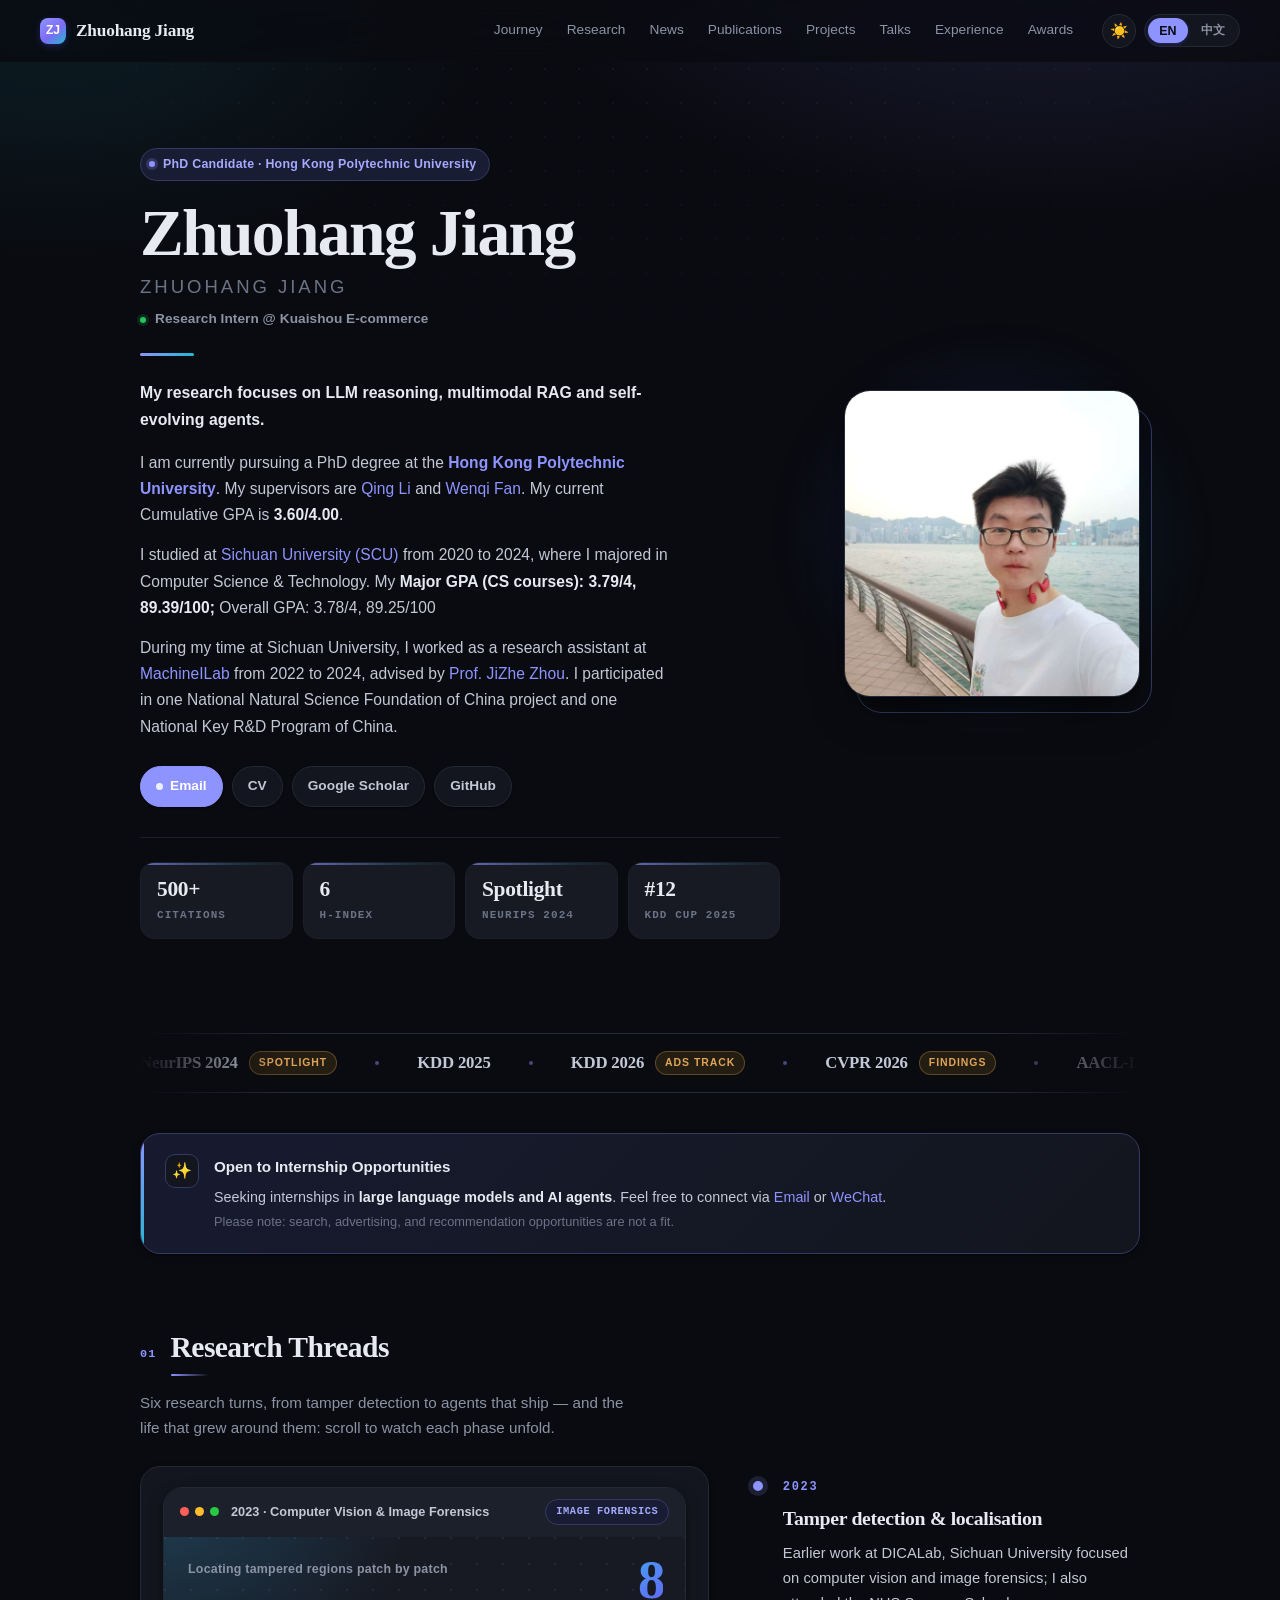
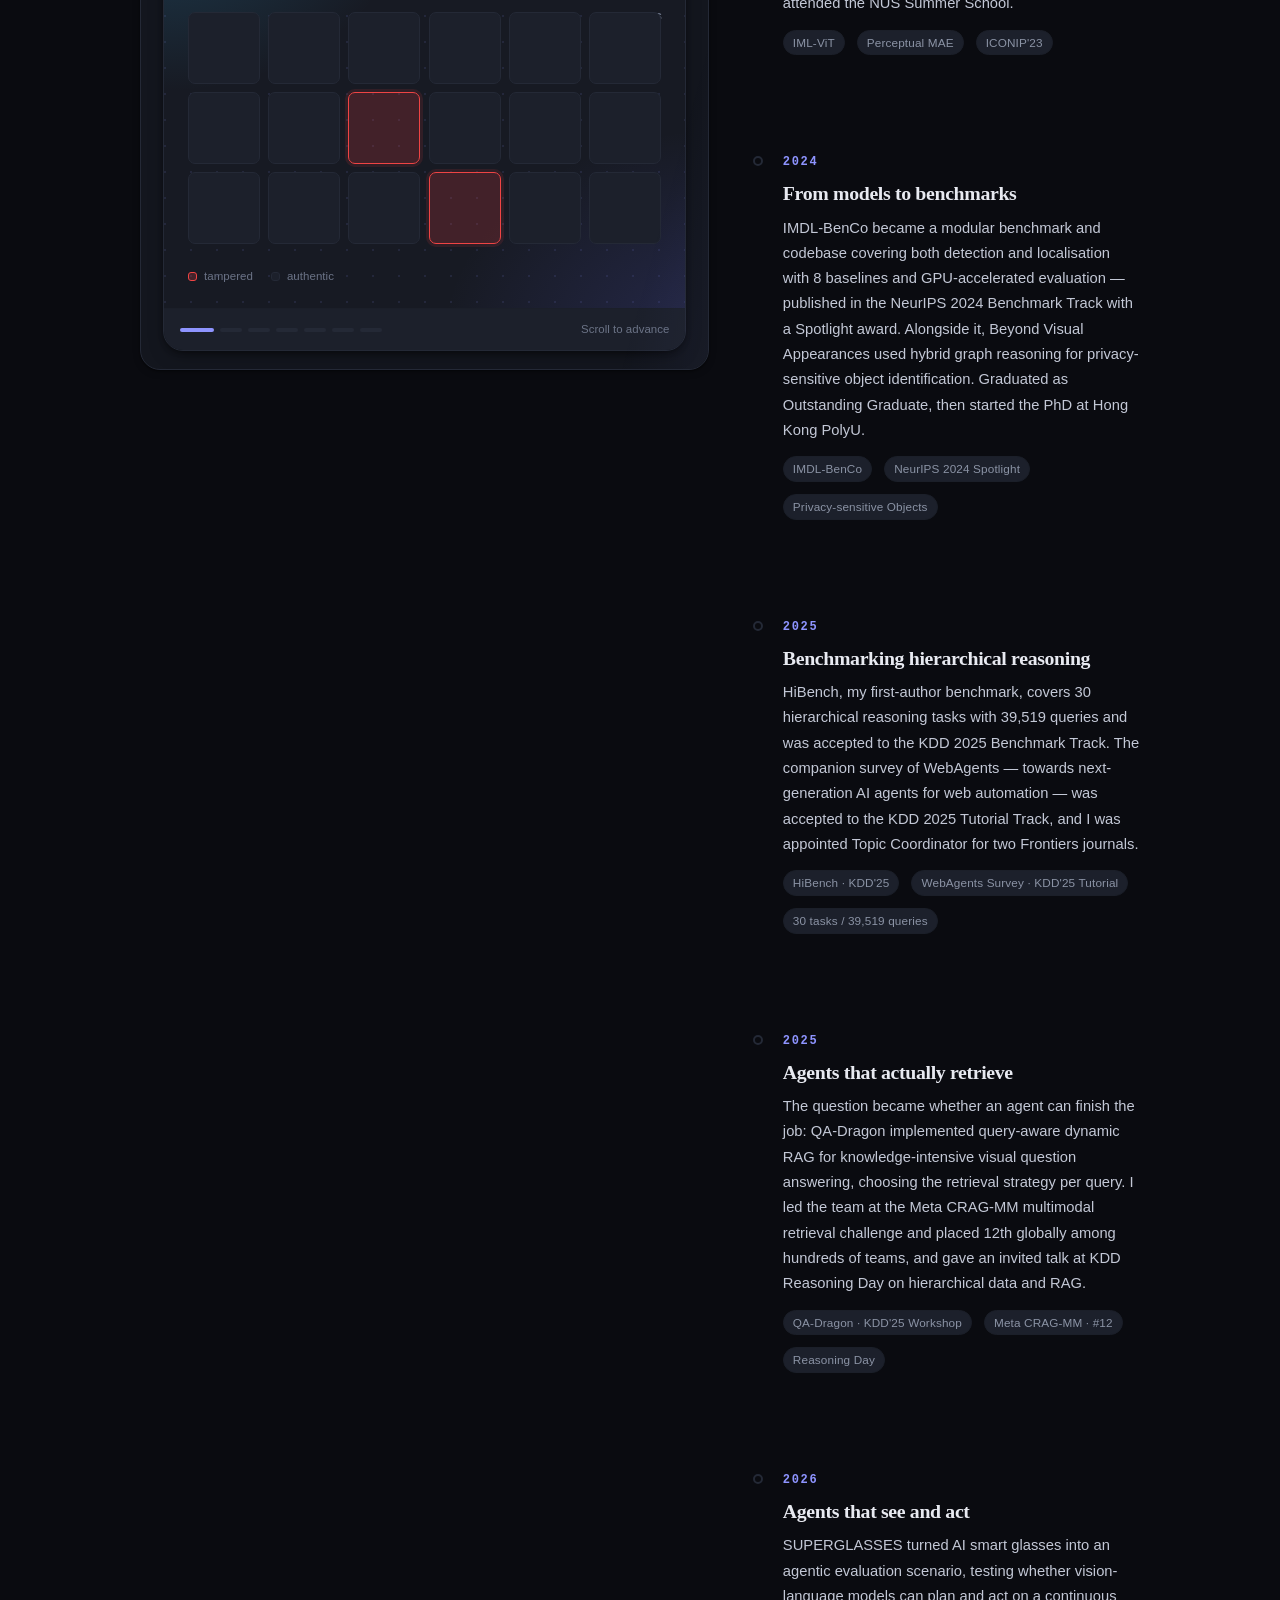
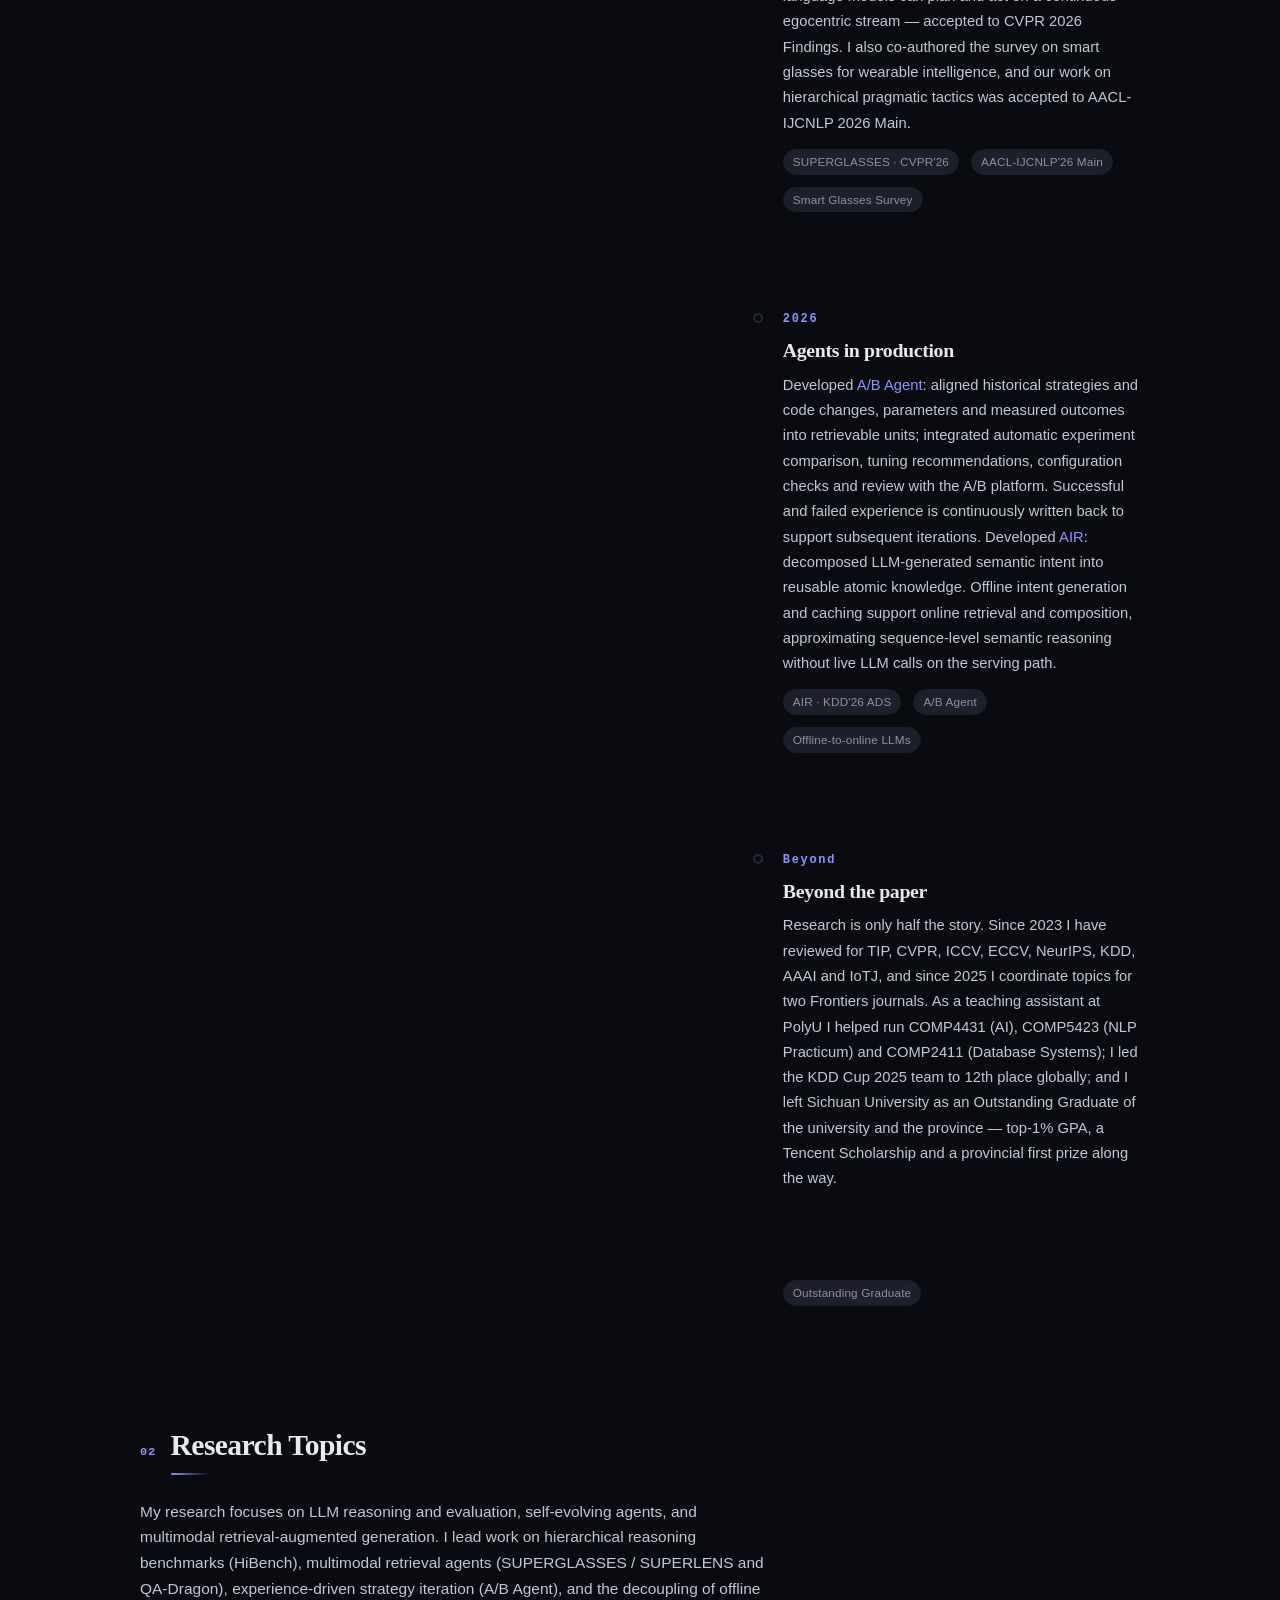
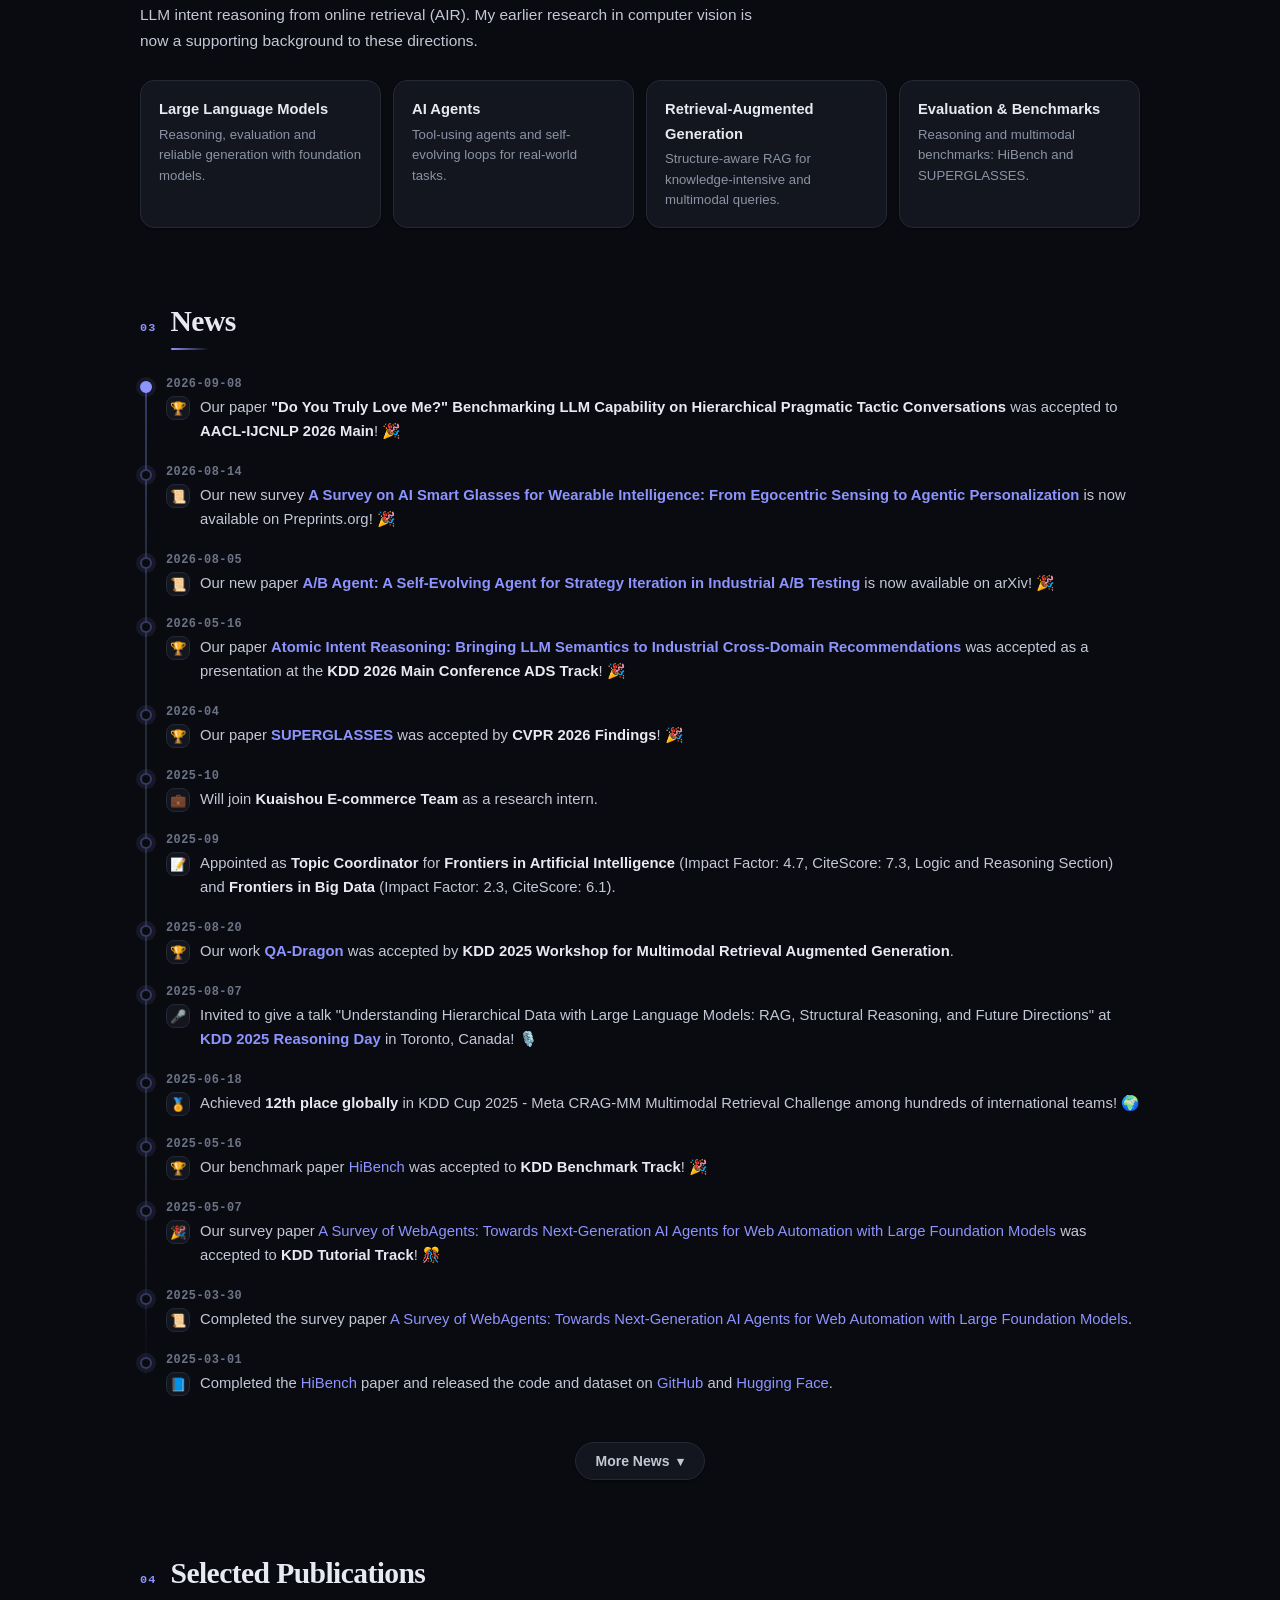
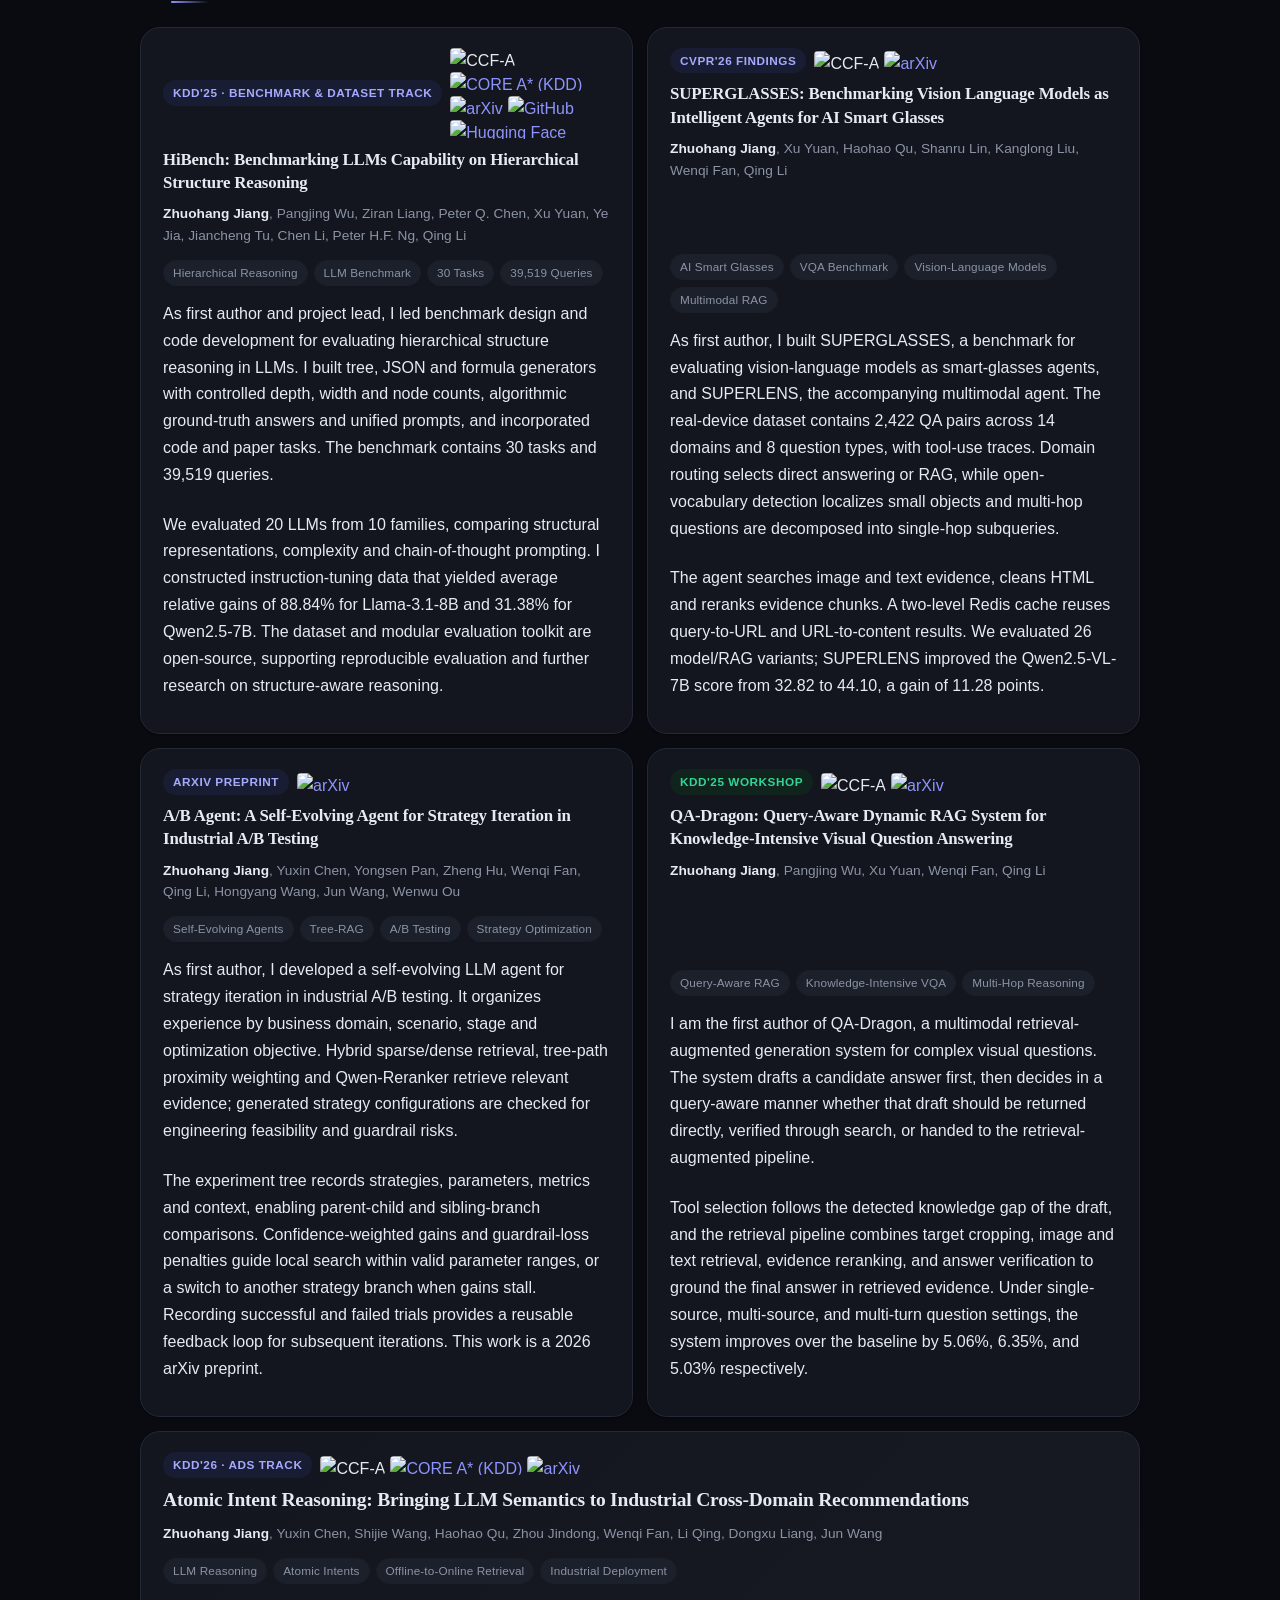
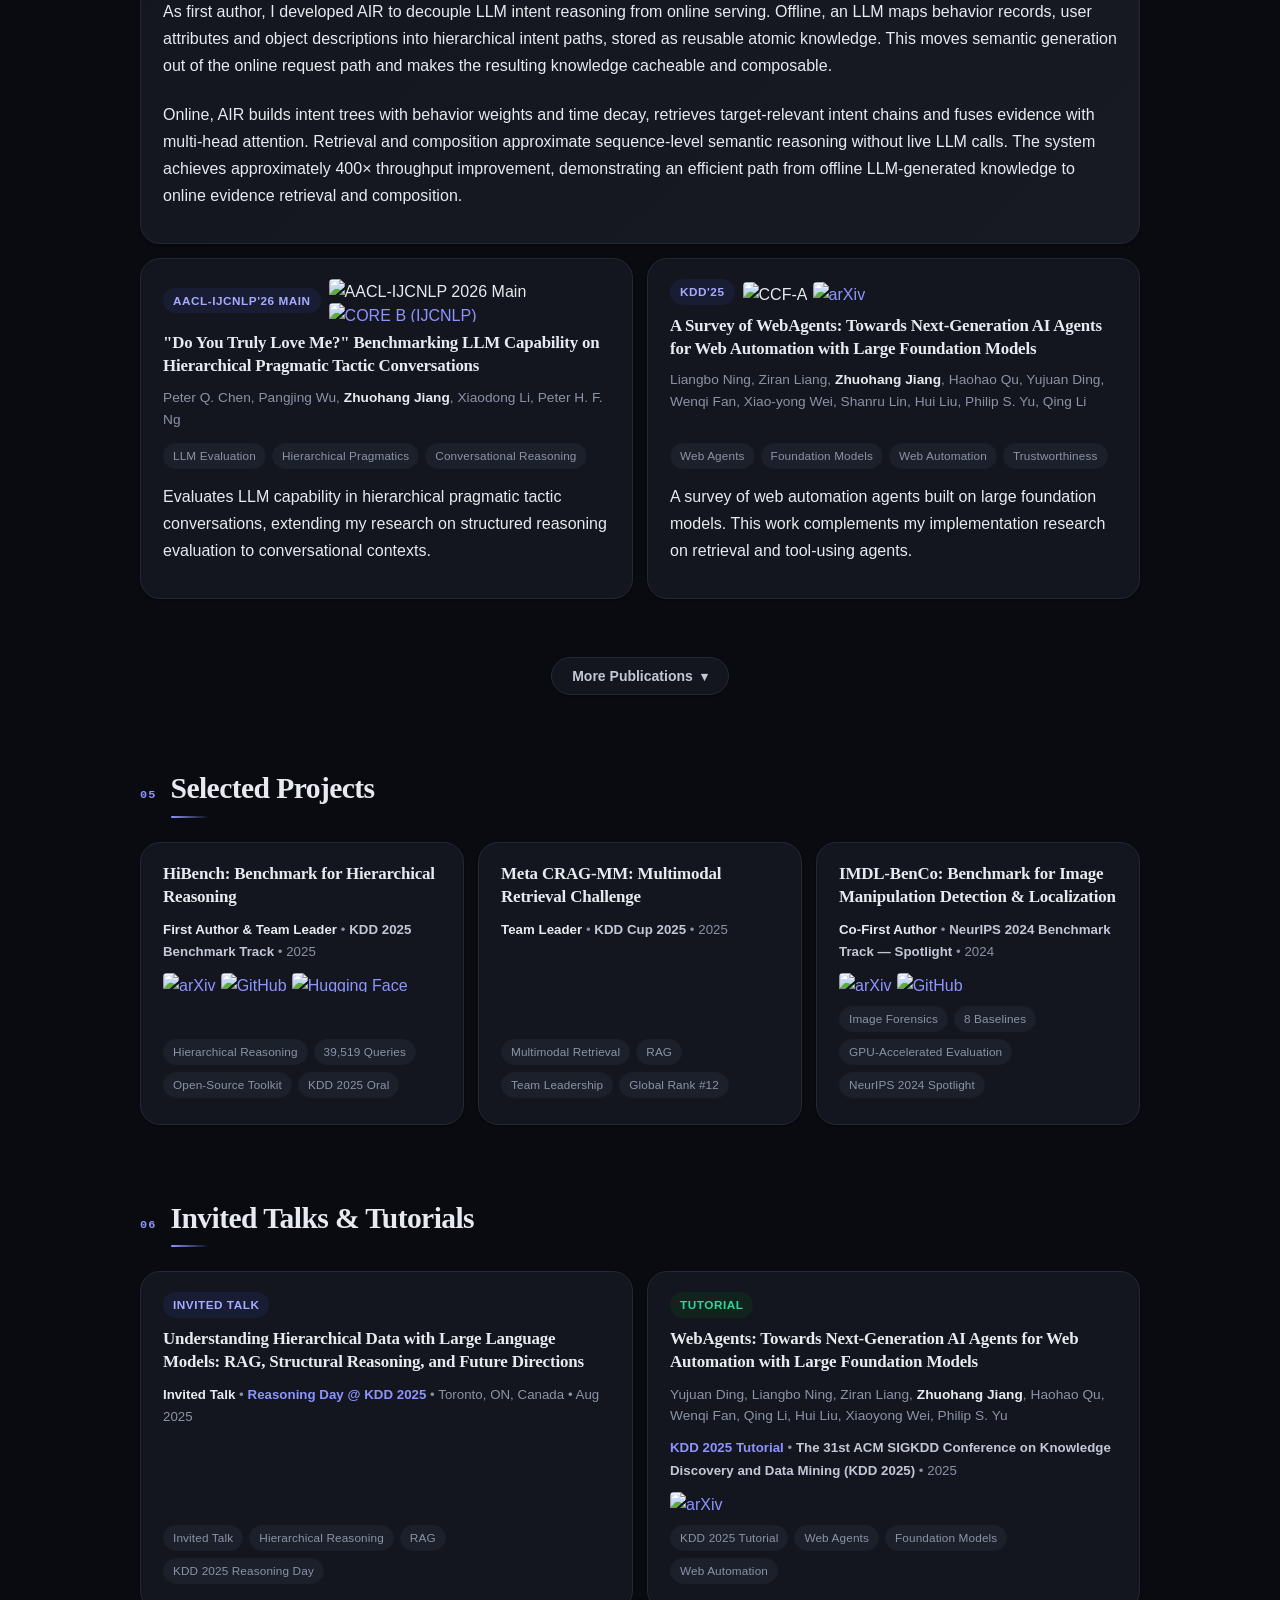
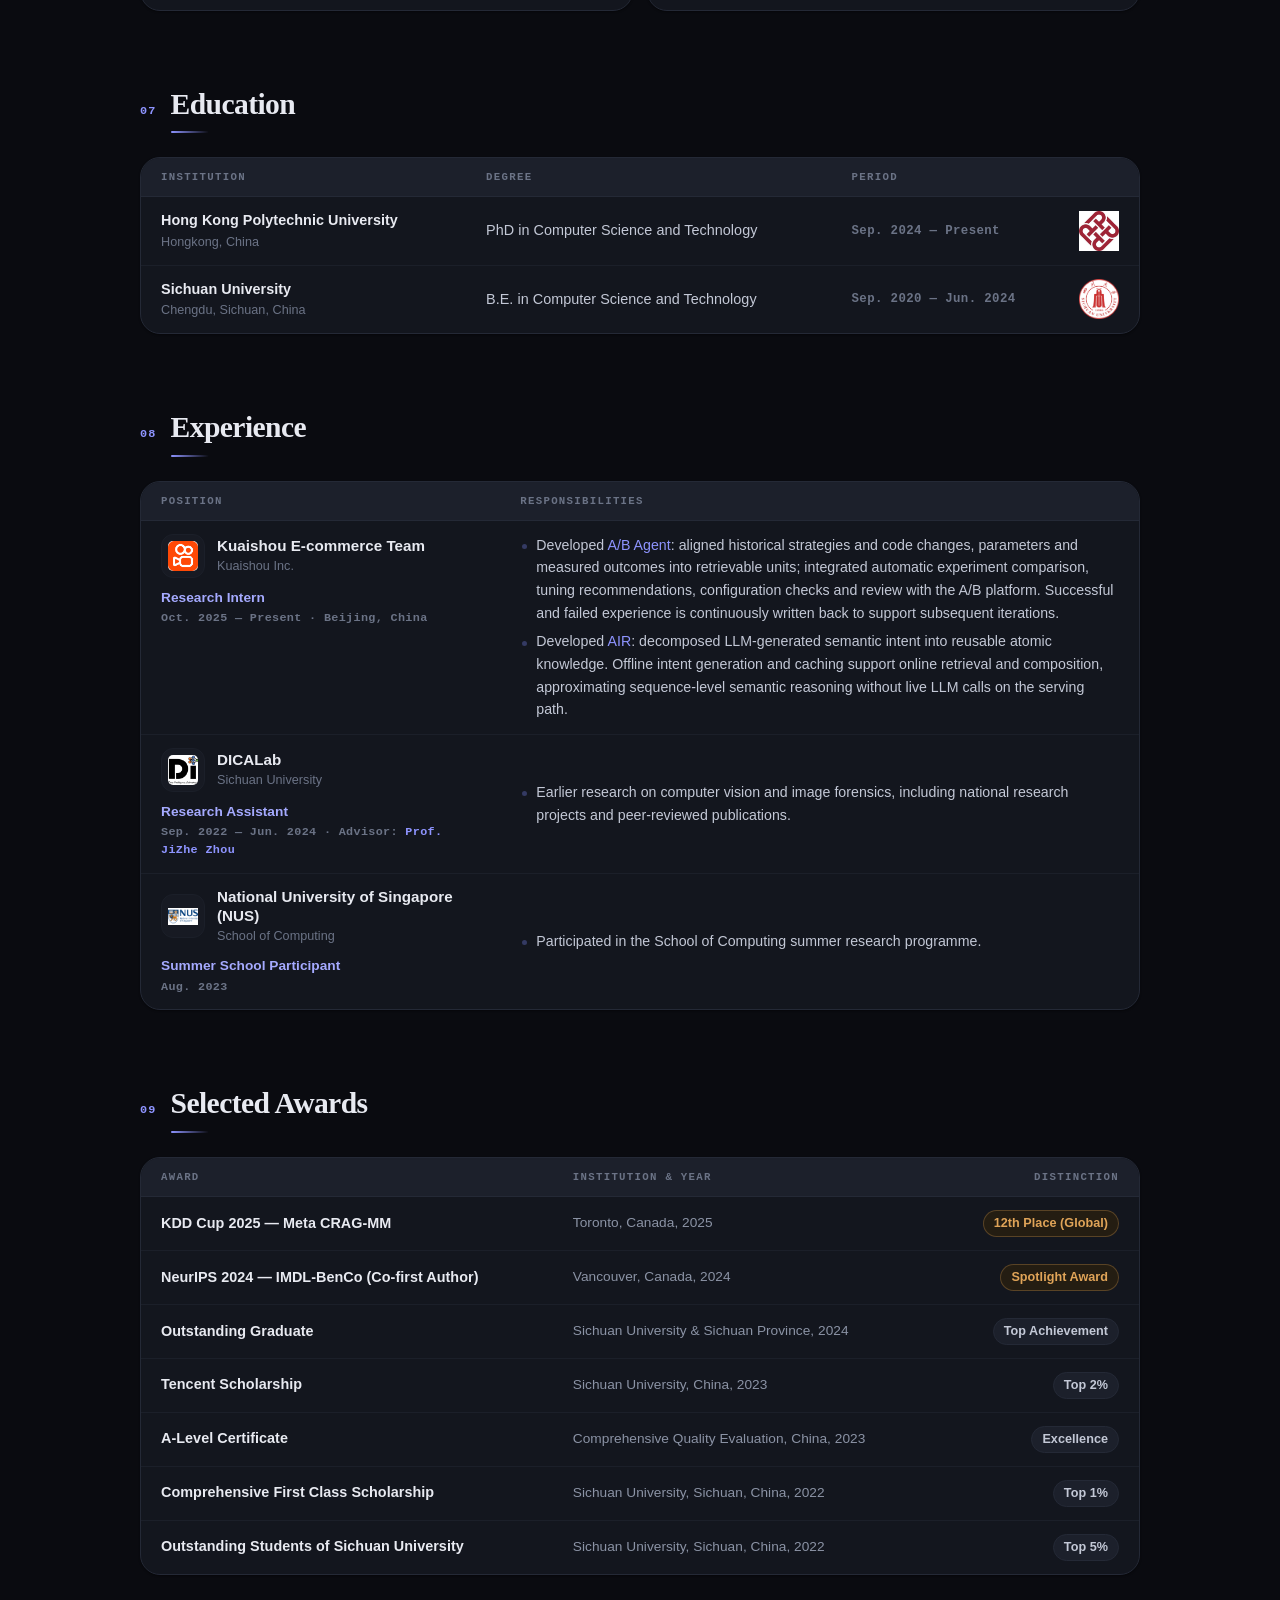
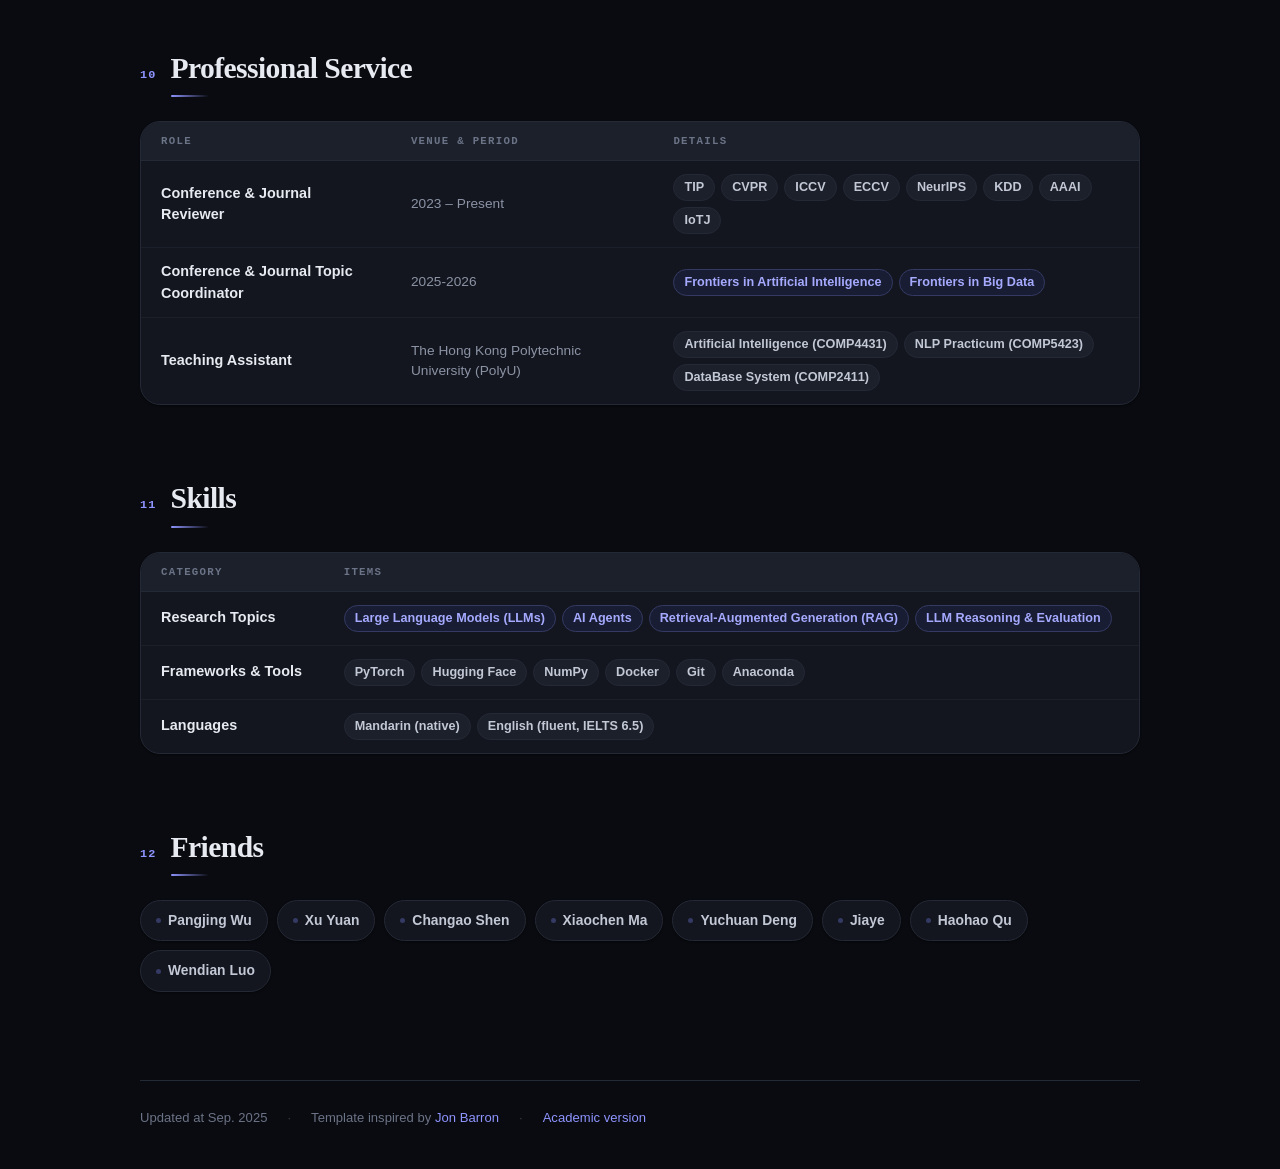
==== commit aaceb48a: "Emphasize LLM research and update bilingual CVs" ====
--- a/index_beauty.html
+++ b/index_beauty.html
@@ -73,7 +73,8 @@
 
         <div class="hero__bio">
           <div class="lang-content lang-en">
-            <p>I am currently pursuing a PhD degree at the <strong><a
+            <p><strong>My research focuses on LLM reasoning, multimodal RAG and self-evolving agents.</strong></p>
+<p>I am currently pursuing a PhD degree at the <strong><a
                 href="https://www.polyu.edu.hk/">Hong Kong Polytechnic University</a></strong>. My supervisors are <a
                 href="https://scholar.google.cz/citations?user=D1LEg-YAAAAJ&hl=zh-CN">Qing Li</a> and <a
                 href="https://scholar.google.cz/citations?user=SQ9UbHIAAAAJ&hl=zh-CN&oi=ao">Wenqi Fan</a>. My current
@@ -89,7 +90,8 @@
           </div>
 
           <div class="lang-content lang-zh hidden">
-            <p>我目前在<strong><a href="https://www.polyu.edu.hk/">香港理工大学</a></strong>攻读博士学位。我的导师是<a
+            <p><strong>研究聚焦大模型推理、多模态 RAG 与自进化智能体。</strong></p>
+<p>我目前在<strong><a href="https://www.polyu.edu.hk/">香港理工大学</a></strong>攻读博士学位。我的导师是<a
                 href="https://scholar.google.cz/citations?user=D1LEg-YAAAAJ&hl=zh-CN">李青教授</a>和<a
                 href="https://scholar.google.cz/citations?user=SQ9UbHIAAAAJ&hl=zh-CN&oi=ao">范文琦教授</a>。我目前的累计GPA是<strong>3.60/4.00</strong>。</p>
             <p>我于2020年至2024年在<a href="https://www.scu.edu.cn">四川大学</a>就读，主修计算机科学与技术专业。我的<strong>专业GPA（计算机课程）：3.79/4，89.39/100；</strong>综合GPA：3.78/4，89.25/100</p>
@@ -484,8 +486,8 @@
               <!-- 5 · 2026 industrial agents -->
               <div class="scene" data-scene="5">
                 <div class="scene__metric">
-                  <span class="scene__metric-value">+7pp</span>
-                  <span class="scene__metric-label">cart GMV</span>
+                  <span class="scene__metric-value">400×</span>
+                  <span class="scene__metric-label">AIR throughput</span>
                 </div>
                 <p class="scene__caption">
                   <span class="lang-content lang-en">From raw behaviour to online serving</span>
@@ -515,15 +517,15 @@
                     <span class="pnode">
                       <span class="lang-content lang-en">Online serving</span>
                       <span class="lang-content lang-zh hidden">在线服务</span>
-                      <em class="lang-content lang-en">efficient ranking</em>
-                      <em class="lang-content lang-zh hidden">高效排序</em>
+                      <em class="lang-content lang-en">retrieval &amp; composition</em>
+                      <em class="lang-content lang-zh hidden">检索与组合</em>
                     </span>
                     <span class="pconn"><i></i></span>
                     <span class="pnode pnode--gold">
-                      <span class="lang-content lang-en">GMV ↑</span>
-                      <span class="lang-content lang-zh hidden">GMV 提升</span>
-                      <em class="lang-content lang-en">cart +7pp</em>
-                      <em class="lang-content lang-zh hidden">挂车 +7pp</em>
+                      <span class="lang-content lang-en">No live LLM call</span>
+                      <span class="lang-content lang-zh hidden">无需在线调用 LLM</span>
+                      <em class="lang-content lang-en">cached atomic knowledge</em>
+                      <em class="lang-content lang-zh hidden">复用原子知识</em>
                     </span>
                   </div>
                 </div>
@@ -657,11 +659,8 @@
               <span class="lang-content lang-zh hidden">图像篡改检测与定位</span>
             </h3>
             <p class="jstep__body">
-              <span class="lang-content lang-en">Research assistant at DICALab, Sichuan University. IML‑ViT applied
-                vision transformers with multi-scale features and edge supervision to manipulation localisation, while
-                Perceptual MAE showed masked autoencoders can learn low-level forgery cues. First conference paper at
-                ICONIP'23, and a face-recognition project at the NUS Summer School.</span>
-              <span class="lang-content lang-zh hidden">在四川大学 DICALab 担任研究助理。IML‑ViT 用视觉 Transformer 结合多尺度特征与边缘监督做篡改定位，Perceptual MAE 证明掩码自编码器同样能学到低层伪造痕迹。发表首篇会议论文 ICONIP'23，并入选 NUS 暑期学校完成人脸识别项目。</span>
+              <span class="lang-content lang-en">Earlier work at DICALab, Sichuan University focused on computer vision and image forensics; I also attended the NUS Summer School.</span>
+              <span class="lang-content lang-zh hidden">早期在四川大学 DICALab 从事计算机视觉与图像取证研究，并参与 NUS 暑期学校。</span>
             </p>
             <div class="jstep__chips">
               <span class="kw">IML-ViT</span><span class="kw">Perceptual MAE</span><span class="kw">ICONIP'23</span>
@@ -753,14 +752,11 @@
               <span class="lang-content lang-zh hidden">在生产环境里跑起来的智能体</span>
             </h3>
             <p class="jstep__body">
-              <span class="lang-content lang-en">At Kuaishou E-commerce I put LLMs into a live ranking system. AIR
-                (KDD'26 ADS Track) distils cross-domain user behaviour into atomic intents offline and composes them
-                online, lifting cart-attached GMV by about 7pp and live-avatar GMV by about 5pp, with roughly 20pp on
-                coarse ranking. A/B Agent closes the loop with a self-evolving agent for strategy optimisation.</span>
-              <span class="lang-content lang-zh hidden">在快手电商把大模型做进真实排序链路。AIR（KDD'26 ADS Track）离线用大模型把跨域用户行为蒸馏为原子意图、在线高效组合并服务，精排挂车 GMV 提升约 7pp、Live 头像约 5pp，粗排约 20pp；A/B Agent 则以自进化智能体完成策略闭环优化。</span>
+              <span class="lang-content lang-en">Developed <a href="https://arxiv.org/abs/2608.04625">A/B Agent</a>: aligned historical strategies and code changes, parameters and measured outcomes into retrievable units; integrated automatic experiment comparison, tuning recommendations, configuration checks and review with the A/B platform. Successful and failed experience is continuously written back to support subsequent iterations. Developed <a href="https://arxiv.org/abs/2606.10357">AIR</a>: decomposed LLM-generated semantic intent into reusable atomic knowledge. Offline intent generation and caching support online retrieval and composition, approximating sequence-level semantic reasoning without live LLM calls on the serving path.</span>
+              <span class="lang-content lang-zh hidden">研发 <a href="https://arxiv.org/abs/2608.04625">A/B Agent</a>：将历史策略与代码改动、参数及指标结果对齐为可检索单元；接入 A/B 平台，自动对比实验、输出调参建议，并执行配置校验与审核。成功与失败经验持续回写，为后续迭代提供依据。研发 <a href="https://arxiv.org/abs/2606.10357">AIR</a>：将大模型生成的语义意图分解为可复用的原子知识，通过离线意图生成与缓存、在线检索与组合，近似序列级语义推理，避免在线服务链路实时调用大模型。</span>
             </p>
             <div class="jstep__chips">
-              <span class="kw">AIR · KDD'26 ADS</span><span class="kw">A/B Agent</span><span class="kw">+7pp cart GMV</span>
+              <span class="kw">AIR · KDD'26 ADS</span><span class="kw">A/B Agent</span><span class="kw">Offline-to-online LLMs</span>
             </div>
           </li>
 
@@ -801,19 +797,10 @@
 
       <div class="prose" data-reveal>
         <div class="lang-content lang-en">
-          <p>My research centers on <strong>large language models (LLMs), AI agents, and retrieval-augmented
-              generation (RAG)</strong>, with a particular interest in turning LLM reasoning into reliable, efficient
-            systems for large-scale decision-making and personalized user experiences.</p>
-          <p>My previous research was primarily focused on topics within computer vision, such as tampering detection
-            and object recognition tasks. I have contributed to the design of high-impact benchmarks, such as
-            <strong>HiBench</strong>, and comprehensive surveys like <strong>WebAgents</strong>. My work has been
-            published in <strong>top-tier conferences</strong>, including <strong>NeurIPS 2024</strong> (spotlight),
-            <strong>KDD 2025</strong>, <strong>KDD 2026</strong> and <strong>AAAI 2025</strong>, and has accumulated
-            <strong>500+ citations</strong>, with an <strong>h-index of 6</strong>.</p>
+          <p>My research focuses on LLM reasoning and evaluation, self-evolving agents, and multimodal retrieval-augmented generation. I lead work on hierarchical reasoning benchmarks (HiBench), multimodal retrieval agents (SUPERGLASSES / SUPERLENS and QA-Dragon), experience-driven strategy iteration (A/B Agent), and the decoupling of offline LLM intent reasoning from online retrieval (AIR). My earlier research in computer vision is now a supporting background to these directions.</p>
         </div>
         <div class="lang-content lang-zh hidden">
-          <p>我的研究兴趣主要集中在<strong>大语言模型（LLMs）、AI 智能体和检索增强生成（RAG）</strong>，尤其关注如何将大模型推理能力转化为可靠、高效的系统，用于大规模决策与个性化用户体验。</p>
-          <p>我之前的研究主要集中在计算机视觉领域，如图像篡改检测和目标识别任务。我为高影响力基准测试的设计做出了贡献，如<strong>HiBench</strong>，以及综合性调研如<strong>WebAgents</strong>。我的工作发表在<strong>顶级会议</strong>上，包括<strong>NeurIPS 2024</strong>（spotlight）, <strong>KDD 2025</strong>, <strong>KDD 2026</strong>和<strong>AAAI 2025</strong>，累计获得<strong>500+引用</strong>，<strong>h指数为6</strong>。</p>
+          <p>研究聚焦大模型推理与评测、自进化智能体、多模态检索增强生成。代表工作包括层次结构推理基准 HiBench、智能眼镜与视觉问答中的多模态检索智能体 SUPERGLASSES / SUPERLENS 和 QA-Dragon、基于实验反馈迭代的 A/B Agent，以及离线大模型意图推理与在线检索解耦的 AIR。此前从事计算机视觉与图像取证研究。</p>
         </div>
       </div>
 
@@ -857,9 +844,8 @@
             <span class="lang-content lang-zh hidden">评测与基准测试</span>
           </p>
           <p class="focus__desc">
-            <span class="lang-content lang-en">Hierarchical reasoning benchmarks such as HiBench and
-              WebAgents.</span>
-            <span class="lang-content lang-zh hidden">层次化推理基准，如 HiBench 与 WebAgents。</span>
+            <span class="lang-content lang-en">Reasoning and multimodal benchmarks: HiBench and SUPERGLASSES.</span>
+            <span class="lang-content lang-zh hidden">推理与多模态评测基准：HiBench 与 SUPERGLASSES。</span>
           </p>
         </div>
       </div>
@@ -1222,67 +1208,9 @@
       </div>
 
       <div class="pubs">
-        <article class="pub pub--feature" data-reveal>
-          <div class="pub__top">
-            <span class="venue">KDD'26 · ADS Track</span>
-            <span class="pub__flags">
-              <img src="https://img.shields.io/badge/CCF_A-KDD-1f77b4?style=flat-square" alt="CCF-A">
-              <a href="https://portal.core.edu.au/conf-ranks/?search=KDD&amp;by=all&amp;source=ICORE2026"
-                title="ICORE 2026: KDD — A*" aria-label="CORE A* (KDD)"><img
-                  src="https://img.shields.io/badge/CORE-A%2A-7b4ab5?style=flat-square" alt="CORE A* (KDD)"></a>
-              <a href="https://arxiv.org/pdf/2606.10357" aria-label="arXiv"><img
-                  src="https://img.shields.io/badge/arXiv-2606.10357-b31b1b?style=flat-square" alt="arXiv"></a>
-            </span>
-          </div>
-          <h3 class="pub__title">Atomic Intent Reasoning: Bringing LLM Semantics to Industrial Cross-Domain
-            Recommendations</h3>
-          <p class="pub__authors"><b>Zhuohang Jiang</b>, Yuxin Chen, Shijie Wang, Haohao Qu, Zhou Jindong, Wenqi Fan, Li
-            Qing, Dongxu Liang, Jun Wang</p>
-          <div class="pub__keys">
-            <span class="kw">LLM Reasoning</span><span class="kw">Atomic Intents</span><span class="kw">Cross-Domain
-              Recommendation</span><span class="kw">Industrial Deployment</span>
-          </div>
-        </article>
-
         <article class="pub" data-reveal>
           <div class="pub__top">
-            <span class="venue">CVPR'26 Findings</span>
-            <span class="pub__flags">
-              <img src="https://img.shields.io/badge/CCF_A-CVPR-1f77b4?style=flat-square" alt="CCF-A">
-              <a href="https://arxiv.org/pdf/2602.22683" aria-label="arXiv"><img
-                  src="https://img.shields.io/badge/arXiv-2602.22683-b31b1b?style=flat-square" alt="arXiv"></a>
-            </span>
-          </div>
-          <h3 class="pub__title">SUPERGLASSES: Benchmarking Vision Language Models as Intelligent Agents for AI
-            Smart Glasses</h3>
-          <p class="pub__authors"><b>Zhuohang Jiang</b>, Xu Yuan, Haohao Qu, Shanru Lin, Kanglong Liu, Wenqi Fan, Qing Li</p>
-          <div class="pub__keys">
-            <span class="kw">AI Smart Glasses</span><span class="kw">VQA Benchmark</span><span class="kw">Vision-Language
-              Models</span><span class="kw">Multimodal RAG</span>
-          </div>
-        </article>
-
-        <article class="pub" data-reveal>
-          <div class="pub__top">
-            <span class="venue venue--green">KDD'25 Workshop</span>
-            <span class="pub__flags">
-              <img src="https://img.shields.io/badge/CCF_A-KDD-1f77b4?style=flat-square" alt="CCF-A">
-              <a href="https://arxiv.org/abs/2508.05197" aria-label="arXiv"><img
-                  src="https://img.shields.io/badge/arXiv-2508.05197-b31b1b?style=flat-square" alt="arXiv"></a>
-            </span>
-          </div>
-          <h3 class="pub__title">QA‑Dragon: Query‑Aware Dynamic RAG System for Knowledge‑Intensive Visual Question
-            Answering</h3>
-          <p class="pub__authors"><b>Zhuohang Jiang</b>, Pangjing Wu, Xu Yuan, Wenqi Fan, Qing Li</p>
-          <div class="pub__keys">
-            <span class="kw">Query-Aware RAG</span><span class="kw">Knowledge-Intensive VQA</span><span class="kw">Multi-Hop
-              Reasoning</span>
-          </div>
-        </article>
-
-        <article class="pub" data-reveal>
-          <div class="pub__top">
-            <span class="venue">KDD'25</span>
+            <span class="venue">KDD'25 · Benchmark &amp; Dataset Track</span>
             <span class="pub__flags">
               <img src="https://img.shields.io/badge/CCF_A-KDD-1f77b4?style=flat-square" alt="CCF-A">
               <a href="https://portal.core.edu.au/conf-ranks/?search=KDD&amp;by=all&amp;source=ICORE2026"
@@ -1304,9 +1232,98 @@
             <span class="kw">Hierarchical Reasoning</span><span class="kw">LLM Benchmark</span><span class="kw">30
               Tasks</span><span class="kw">39,519 Queries</span>
           </div>
-        </article>
-
-        <article class="pub" data-reveal>
+        <p class="lang-content lang-en">As first author and project lead, I led benchmark design and code development for evaluating hierarchical structure reasoning in LLMs. I built tree, JSON and formula generators with controlled depth, width and node counts, algorithmic ground-truth answers and unified prompts, and incorporated code and paper tasks. The benchmark contains 30 tasks and 39,519 queries.</p>
+<p class="lang-content lang-en">We evaluated 20 LLMs from 10 families, comparing structural representations, complexity and chain-of-thought prompting. I constructed instruction-tuning data that yielded average relative gains of 88.84% for Llama-3.1-8B and 31.38% for Qwen2.5-7B. The dataset and modular evaluation toolkit are open-source, supporting reproducible evaluation and further research on structure-aware reasoning.</p>
+<p class="lang-content lang-zh hidden">作为第一作者与项目负责人，负责层次结构推理基准设计与代码统筹。控制树深度、宽度与节点数，实现树、JSON、公式生成、算法标答与统一提示，并纳入代码和论文任务；共构建 30 项任务、39,519 条样例。</p>
+<p class="lang-content lang-zh hidden">对 10 个家族的 20 个 LLM 开展结构表示、复杂度与 CoT 对比评测；构造指令微调数据，使 Llama-3.1-8B、Qwen2.5-7B 分别获得 88.84%、31.38% 的平均相对提升。开源数据与模块化评测工具库，支持结构化推理的复现、评测与后续研究。</p>
+</article>
+<article class="pub" data-reveal>
+          <div class="pub__top">
+            <span class="venue">CVPR'26 Findings</span>
+            <span class="pub__flags">
+              <img src="https://img.shields.io/badge/CCF_A-CVPR-1f77b4?style=flat-square" alt="CCF-A">
+              <a href="https://arxiv.org/pdf/2602.22683" aria-label="arXiv"><img
+                  src="https://img.shields.io/badge/arXiv-2602.22683-b31b1b?style=flat-square" alt="arXiv"></a>
+            </span>
+          </div>
+          <h3 class="pub__title">SUPERGLASSES: Benchmarking Vision Language Models as Intelligent Agents for AI
+            Smart Glasses</h3>
+          <p class="pub__authors"><b>Zhuohang Jiang</b>, Xu Yuan, Haohao Qu, Shanru Lin, Kanglong Liu, Wenqi Fan, Qing Li</p>
+          <div class="pub__keys">
+            <span class="kw">AI Smart Glasses</span><span class="kw">VQA Benchmark</span><span class="kw">Vision-Language
+              Models</span><span class="kw">Multimodal RAG</span>
+          </div>
+        <p class="lang-content lang-en">As first author, I built SUPERGLASSES, a benchmark for evaluating vision-language models as smart-glasses agents, and SUPERLENS, the accompanying multimodal agent. The real-device dataset contains 2,422 QA pairs across 14 domains and 8 question types, with tool-use traces. Domain routing selects direct answering or RAG, while open-vocabulary detection localizes small objects and multi-hop questions are decomposed into single-hop subqueries.</p>
+<p class="lang-content lang-en">The agent searches image and text evidence, cleans HTML and reranks evidence chunks. A two-level Redis cache reuses query-to-URL and URL-to-content results. We evaluated 26 model/RAG variants; SUPERLENS improved the Qwen2.5-VL-7B score from 32.82 to 44.10, a gain of 11.28 points.</p>
+<p class="lang-content lang-zh hidden">作为第一作者，构建智能眼镜视觉语言模型评测基准 SUPERGLASSES 与多模态智能体 SUPERLENS。基于真实设备采集 2,422 个问答对，覆盖 14 个领域、8 类问题，并保留工具调用轨迹。通过领域路由选择直接回答或 RAG，以开放词汇检测定位小目标，并将多跳问题拆为单跳子查询。</p>
+<p class="lang-content lang-zh hidden">智能体执行图像与文本搜索、HTML 清洗及证据分块重排；采用两级 Redis 缓存复用“查询到 URL、URL 到正文”的结果。评测 26 个模型/RAG 变体，基于 Qwen2.5-VL-7B 的 SUPERLENS 得分由 32.82 提至 44.10，提升 11.28 分。</p>
+</article>
+<article class="pub">
+            <div class="pub__top">
+              <span class="venue">arXiv Preprint</span>
+              <span class="pub__flags">
+                <a href="https://arxiv.org/abs/2608.04625" aria-label="arXiv"><img
+                    src="https://img.shields.io/badge/arXiv-2608.04625-b31b1b?style=flat-square" alt="arXiv"></a>
+              </span>
+            </div>
+            <h3 class="pub__title">A/B Agent: A Self-Evolving Agent for Strategy Iteration in Industrial A/B Testing</h3>
+            <p class="pub__authors"><b>Zhuohang Jiang</b>, Yuxin Chen, Yongsen Pan, Zheng Hu, Wenqi Fan, Qing Li, Hongyang
+              Wang, Jun Wang, Wenwu Ou</p>
+            <div class="pub__keys">
+              <span class="kw">Self-Evolving Agents</span><span class="kw">Tree-RAG</span><span class="kw">A/B
+                Testing</span><span class="kw">Strategy Optimization</span>
+            </div>
+          <p class="lang-content lang-en">As first author, I developed a self-evolving LLM agent for strategy iteration in industrial A/B testing. It organizes experience by business domain, scenario, stage and optimization objective. Hybrid sparse/dense retrieval, tree-path proximity weighting and Qwen-Reranker retrieve relevant evidence; generated strategy configurations are checked for engineering feasibility and guardrail risks.</p>
+<p class="lang-content lang-en">The experiment tree records strategies, parameters, metrics and context, enabling parent-child and sibling-branch comparisons. Confidence-weighted gains and guardrail-loss penalties guide local search within valid parameter ranges, or a switch to another strategy branch when gains stall. Recording successful and failed trials provides a reusable feedback loop for subsequent iterations. This work is a 2026 arXiv preprint.</p>
+<p class="lang-content lang-zh hidden">作为第一作者，研发面向工业 A/B 测试策略迭代的自进化大模型智能体。按业务域、场景、阶段与优化目标组织经验树；融合稀疏与稠密检索，结合树路径邻近度加权与 Qwen-Reranker 精排，为策略配置生成检索历史证据，并检查工程可行性与护栏风险。</p>
+<p class="lang-content lang-zh hidden">以实验树节点记录策略、参数、指标与上下文，进行父子版本和兄弟分支对比；结合置信度加权收益与护栏损失惩罚，决定在有效参数区间局部搜索，或在收益停滞时切换策略分支。成功与失败实验持续沉淀为后续迭代可复用的经验。该工作为 2026 年 arXiv 预印本。</p>
+</article>
+<article class="pub" data-reveal>
+          <div class="pub__top">
+            <span class="venue venue--green">KDD'25 Workshop</span>
+            <span class="pub__flags">
+              <img src="https://img.shields.io/badge/CCF_A-KDD-1f77b4?style=flat-square" alt="CCF-A">
+              <a href="https://arxiv.org/abs/2508.05197" aria-label="arXiv"><img
+                  src="https://img.shields.io/badge/arXiv-2508.05197-b31b1b?style=flat-square" alt="arXiv"></a>
+            </span>
+          </div>
+          <h3 class="pub__title">QA‑Dragon: Query‑Aware Dynamic RAG System for Knowledge‑Intensive Visual Question
+            Answering</h3>
+          <p class="pub__authors"><b>Zhuohang Jiang</b>, Pangjing Wu, Xu Yuan, Wenqi Fan, Qing Li</p>
+          <div class="pub__keys">
+            <span class="kw">Query-Aware RAG</span><span class="kw">Knowledge-Intensive VQA</span><span class="kw">Multi-Hop
+              Reasoning</span>
+          </div>
+        <p class="lang-content lang-en">I am the first author of QA-Dragon, a multimodal retrieval-augmented generation system for complex visual questions. The system drafts a candidate answer first, then decides in a query-aware manner whether that draft should be returned directly, verified through search, or handed to the retrieval-augmented pipeline.</p>
+<p class="lang-content lang-en">Tool selection follows the detected knowledge gap of the draft, and the retrieval pipeline combines target cropping, image and text retrieval, evidence reranking, and answer verification to ground the final answer in retrieved evidence. Under single-source, multi-source, and multi-turn question settings, the system improves over the baseline by 5.06%, 6.35%, and 5.03% respectively.</p>
+<p class="lang-content lang-zh hidden">我是 QA-Dragon 的第一作者，这是一个面向复杂视觉问题的多模态检索增强生成系统。系统先生成一个候选答案，再以问题感知的方式判断该草稿应当直接输出、交由搜索验证，还是进入检索增强流程。</p>
+<p class="lang-content lang-zh hidden">工具选择由草稿所暴露的知识缺口决定，检索侧结合目标裁剪、图像与文本检索、证据重排与答案校验，利用检索证据支撑最终回答。在单源、多源与多轮问题设定下，较基线分别提升 5.06%、6.35% 与 5.03%。</p>
+</article>
+<article class="pub pub--feature" data-reveal>
+          <div class="pub__top">
+            <span class="venue">KDD'26 · ADS Track</span>
+            <span class="pub__flags">
+              <img src="https://img.shields.io/badge/CCF_A-KDD-1f77b4?style=flat-square" alt="CCF-A">
+              <a href="https://portal.core.edu.au/conf-ranks/?search=KDD&amp;by=all&amp;source=ICORE2026"
+                title="ICORE 2026: KDD — A*" aria-label="CORE A* (KDD)"><img
+                  src="https://img.shields.io/badge/CORE-A%2A-7b4ab5?style=flat-square" alt="CORE A* (KDD)"></a>
+              <a href="https://arxiv.org/pdf/2606.10357" aria-label="arXiv"><img
+                  src="https://img.shields.io/badge/arXiv-2606.10357-b31b1b?style=flat-square" alt="arXiv"></a>
+            </span>
+          </div>
+          <h3 class="pub__title">Atomic Intent Reasoning: Bringing LLM Semantics to Industrial Cross-Domain
+            Recommendations</h3>
+          <p class="pub__authors"><b>Zhuohang Jiang</b>, Yuxin Chen, Shijie Wang, Haohao Qu, Zhou Jindong, Wenqi Fan, Li
+            Qing, Dongxu Liang, Jun Wang</p>
+          <div class="pub__keys">
+            <span class="kw">LLM Reasoning</span><span class="kw">Atomic Intents</span><span class="kw">Offline-to-Online Retrieval</span><span class="kw">Industrial Deployment</span>
+          </div>
+        <p class="lang-content lang-en">As first author, I developed AIR to decouple LLM intent reasoning from online serving. Offline, an LLM maps behavior records, user attributes and object descriptions into hierarchical intent paths, stored as reusable atomic knowledge. This moves semantic generation out of the online request path and makes the resulting knowledge cacheable and composable.</p>
+<p class="lang-content lang-en">Online, AIR builds intent trees with behavior weights and time decay, retrieves target-relevant intent chains and fuses evidence with multi-head attention. Retrieval and composition approximate sequence-level semantic reasoning without live LLM calls. The system achieves approximately 400× throughput improvement, demonstrating an efficient path from offline LLM-generated knowledge to online evidence retrieval and composition.</p>
+<p class="lang-content lang-zh hidden">作为第一作者，研发 AIR，实现大模型意图推理与在线服务解耦。离线将行为记录、用户属性与对象描述输入 LLM，生成分层语义意图路径并存储为可复用的原子知识，将语义生成移出在线请求链路，使知识能够缓存与组合。</p>
+<p class="lang-content lang-zh hidden">在线按行为权重与时间衰减构建意图树，检索目标相关意图链，并以多头注意力融合证据；通过检索与组合近似序列级语义推理，无需实时调用 LLM，实现约 400× 吞吐提升。重点在于将离线生成的语义知识转化为在线可检索、可组合的证据。</p>
+</article>
+<article class="pub" data-reveal>
           <div class="pub__top">
             <span class="venue">AACL-IJCNLP'26 Main</span>
             <span class="pub__flags">
@@ -1324,9 +1341,10 @@
             <span class="kw">LLM Evaluation</span><span class="kw">Hierarchical Pragmatics</span><span class="kw">Conversational
               Reasoning</span>
           </div>
-        </article>
-
-        <article class="pub" data-reveal>
+        <p class="lang-content lang-en">Evaluates LLM capability in hierarchical pragmatic tactic conversations, extending my research on structured reasoning evaluation to conversational contexts.</p>
+<p class="lang-content lang-zh hidden">评测大模型在层次化语用策略对话中的能力，将结构化推理评测的研究视角拓展至对话场景。</p>
+</article>
+<article class="pub" data-reveal>
           <div class="pub__top">
             <span class="venue">KDD'25</span>
             <span class="pub__flags">
@@ -1343,9 +1361,15 @@
             <span class="kw">Web Agents</span><span class="kw">Foundation Models</span><span class="kw">Web
               Automation</span><span class="kw">Trustworthiness</span>
           </div>
-        </article>
-
-        <article class="pub" data-reveal>
+        <p class="lang-content lang-en">A survey of web automation agents built on large foundation models. This work complements my implementation research on retrieval and tool-using agents.</p>
+<p class="lang-content lang-zh hidden">围绕大基础模型驱动的网页自动化智能体开展综述研究，与我的检索增强、工具使用和智能体系统实践形成互补。</p>
+</article>
+      </div>
+
+      <!-- more publications -->
+      <div class="collapse" data-collapse style="margin-top:14px;">
+        <div class="pubs">
+<article class="pub">
           <div class="pub__top">
             <span class="venue">AAAI'25</span>
             <span class="pub__flags">
@@ -1366,8 +1390,7 @@
               class="kw">Hybrid Architecture</span>
           </div>
         </article>
-
-        <article class="pub" data-reveal>
+<article class="pub">
           <div class="pub__top">
             <span class="venue">NeurIPS'24</span>
             <span class="pub__flags">
@@ -1391,8 +1414,7 @@
               Evaluation</span><span class="kw">Reproducibility</span>
           </div>
         </article>
-
-        <article class="pub" data-reveal>
+<article class="pub">
           <div class="pub__top">
             <span class="venue venue--gold">ICONIP'23</span>
             <span class="pub__flags">
@@ -1413,11 +1435,6 @@
               class="kw">Spectral Mapping</span>
           </div>
         </article>
-      </div>
-
-      <!-- more publications -->
-      <div class="collapse" data-collapse style="margin-top:14px;">
-        <div class="pubs">
           <article class="pub">
             <div class="pub__top">
               <span class="venue venue--gold">Pattern Recognition</span>
@@ -1440,22 +1457,7 @@
             </div>
           </article>
 
-          <article class="pub">
-            <div class="pub__top">
-              <span class="venue">arXiv Preprint</span>
-              <span class="pub__flags">
-                <a href="https://arxiv.org/abs/2608.04625" aria-label="arXiv"><img
-                    src="https://img.shields.io/badge/arXiv-2608.04625-b31b1b?style=flat-square" alt="arXiv"></a>
-              </span>
-            </div>
-            <h3 class="pub__title">A/B Agent: A Self-Evolving Agent for Strategy Iteration in Industrial A/B Testing</h3>
-            <p class="pub__authors"><b>Zhuohang Jiang</b>, Yuxin Chen, Yongsen Pan, Zheng Hu, Wenqi Fan, Qing Li, Hongyang
-              Wang, Jun Wang, Wenwu Ou</p>
-            <div class="pub__keys">
-              <span class="kw">Self-Evolving Agents</span><span class="kw">Tree-RAG</span><span class="kw">A/B
-                Testing</span><span class="kw">Strategy Optimization</span>
-            </div>
-          </article>
+
 
           <article class="pub">
             <div class="pub__top">
@@ -1802,16 +1804,8 @@
               </td>
               <td>
                 <ul class="exp-list">
-                  <li>Developed cross-domain fine-ranking models, improving cart-attached GMV by about 7pp and
-                    Live-avatar GMV by about 5pp</li>
-                  <li>Extended cross-domain modeling to coarse ranking, delivering about 20pp and 2pp gains on the two
-                    GMV metrics, respectively</li>
-                  <li>Built an A/B Agent-based score-fusion approach for mixed ranking, yielding about 4pp and 2pp GMV
-                    gains</li>
-                  <li>Built <a href="https://arxiv.org/abs/2606.10357">AIR</a> (KDD'26 ADS Track, CCF-A), an
-                    offline-to-online LLM system that distills cross-domain user behavior into atomic intents for
-                    efficient serving; and <a href="https://arxiv.org/abs/2608.04625">A/B Agent</a>, a self-evolving LLM
-                    agent for closed-loop strategy optimization</li>
+                  <li>Developed <a href="https://arxiv.org/abs/2608.04625">A/B Agent</a>: aligned historical strategies and code changes, parameters and measured outcomes into retrievable units; integrated automatic experiment comparison, tuning recommendations, configuration checks and review with the A/B platform. Successful and failed experience is continuously written back to support subsequent iterations.</li>
+<li>Developed <a href="https://arxiv.org/abs/2606.10357">AIR</a>: decomposed LLM-generated semantic intent into reusable atomic knowledge. Offline intent generation and caching support online retrieval and composition, approximating sequence-level semantic reasoning without live LLM calls on the serving path.</li>
                 </ul>
               </td>
             </tr>
@@ -1830,10 +1824,7 @@
               </td>
               <td>
                 <ul class="exp-list">
-                  <li>Developed graph-based frameworks for privacy-sensitive object detection</li>
-                  <li>Participated in National Natural Science Foundation of China project</li>
-                  <li>Contributed to National Key R&amp;D Program of China</li>
-                  <li>Co-authored multiple publications in top-tier conferences and journals</li>
+                  <li>Earlier research on computer vision and image forensics, including national research projects and peer-reviewed publications.</li>
                 </ul>
               </td>
             </tr>
@@ -1851,9 +1842,7 @@
               </td>
               <td>
                 <ul class="exp-list">
-                  <li>Participated in intensive research program at School of Computing</li>
-                  <li>Completed face recognition project using CNN-based feature extraction and similarity matching</li>
-                  <li>Gained international research experience and cross-cultural collaboration skills</li>
+                  <li>Participated in the School of Computing summer research programme.</li>
                 </ul>
               </td>
             </tr>
@@ -1884,11 +1873,8 @@
               </td>
               <td>
                 <ul class="exp-list">
-                  <li>在精排阶段开展跨域建模与队列优化，挂车 GMV 提升约 7pp，Live 头像 GMV 提升约 5pp</li>
-                  <li>将跨域建模拓展至粗排阶段，两项 GMV 指标分别提升约 20pp 和 2pp</li>
-                  <li>在混排阶段落地基于 A/B Agent 的电商预估分融合方案，两项 GMV 指标分别提升约 4pp 和 2pp</li>
-                  <li>构建 <a href="https://arxiv.org/abs/2606.10357">AIR</a>（KDD'26 ADS Track，CCF-A）：离线利用大模型将跨域用户行为蒸馏为原子意图、在线高效组合并服务；以及<a
-                      href="https://arxiv.org/abs/2608.04625">A/B Agent</a>：面向策略闭环优化的自进化大模型智能体</li>
+                  <li>研发 <a href="https://arxiv.org/abs/2608.04625">A/B Agent</a>：将历史策略与代码改动、参数及指标结果对齐为可检索单元；接入 A/B 平台，自动对比实验、输出调参建议，并执行配置校验与审核。成功与失败经验持续回写，为后续迭代提供依据。</li>
+<li>研发 <a href="https://arxiv.org/abs/2606.10357">AIR</a>：将大模型生成的语义意图分解为可复用的原子知识，通过离线意图生成与缓存、在线检索与组合，近似序列级语义推理，避免在线服务链路实时调用大模型。</li>
                 </ul>
               </td>
             </tr>
@@ -1907,10 +1893,7 @@
               </td>
               <td>
                 <ul class="exp-list">
-                  <li>开发用于隐私敏感对象检测的基于图的框架</li>
-                  <li>参与国家自然科学基金项目</li>
-                  <li>参与国家重点研发计划项目</li>
-                  <li>在顶级会议和期刊上合著多篇论文</li>
+                  <li>早期从事计算机视觉与图像取证研究，参与国家级科研项目并合作发表相关论文。</li>
                 </ul>
               </td>
             </tr>
@@ -1928,9 +1911,7 @@
               </td>
               <td>
                 <ul class="exp-list">
-                  <li>参与计算机学院的密集研究项目</li>
-                  <li>完成基于CNN特征提取和相似度匹配的人脸识别项目</li>
-                  <li>获得国际研究经验和跨文化合作技能</li>
+                  <li>参与计算机学院暑期研究项目。</li>
                 </ul>
               </td>
             </tr>
@@ -2173,7 +2154,7 @@
                 <div class="tagset tagset--left">
                   <span class="tag tag--accent">Large Language Models (LLMs)</span><span class="tag tag--accent">AI
                     Agents</span><span class="tag tag--accent">Retrieval‑Augmented Generation (RAG)</span><span
-                    class="tag tag--accent">LLM-powered Personalization</span>
+                    class="tag tag--accent">LLM Reasoning &amp; Evaluation</span>
                 </div>
               </td>
             </tr>
@@ -2212,7 +2193,7 @@
               <td>
                 <div class="tagset tagset--left">
                   <span class="tag tag--accent">大语言模型 (LLMs)</span><span class="tag tag--accent">AI 智能体</span><span
-                    class="tag tag--accent">检索增强生成 (RAG)</span><span class="tag tag--accent">大模型驱动的个性化</span>
+                    class="tag tag--accent">检索增强生成 (RAG)</span><span class="tag tag--accent">大模型推理与评测</span>
                 </div>
               </td>
             </tr>
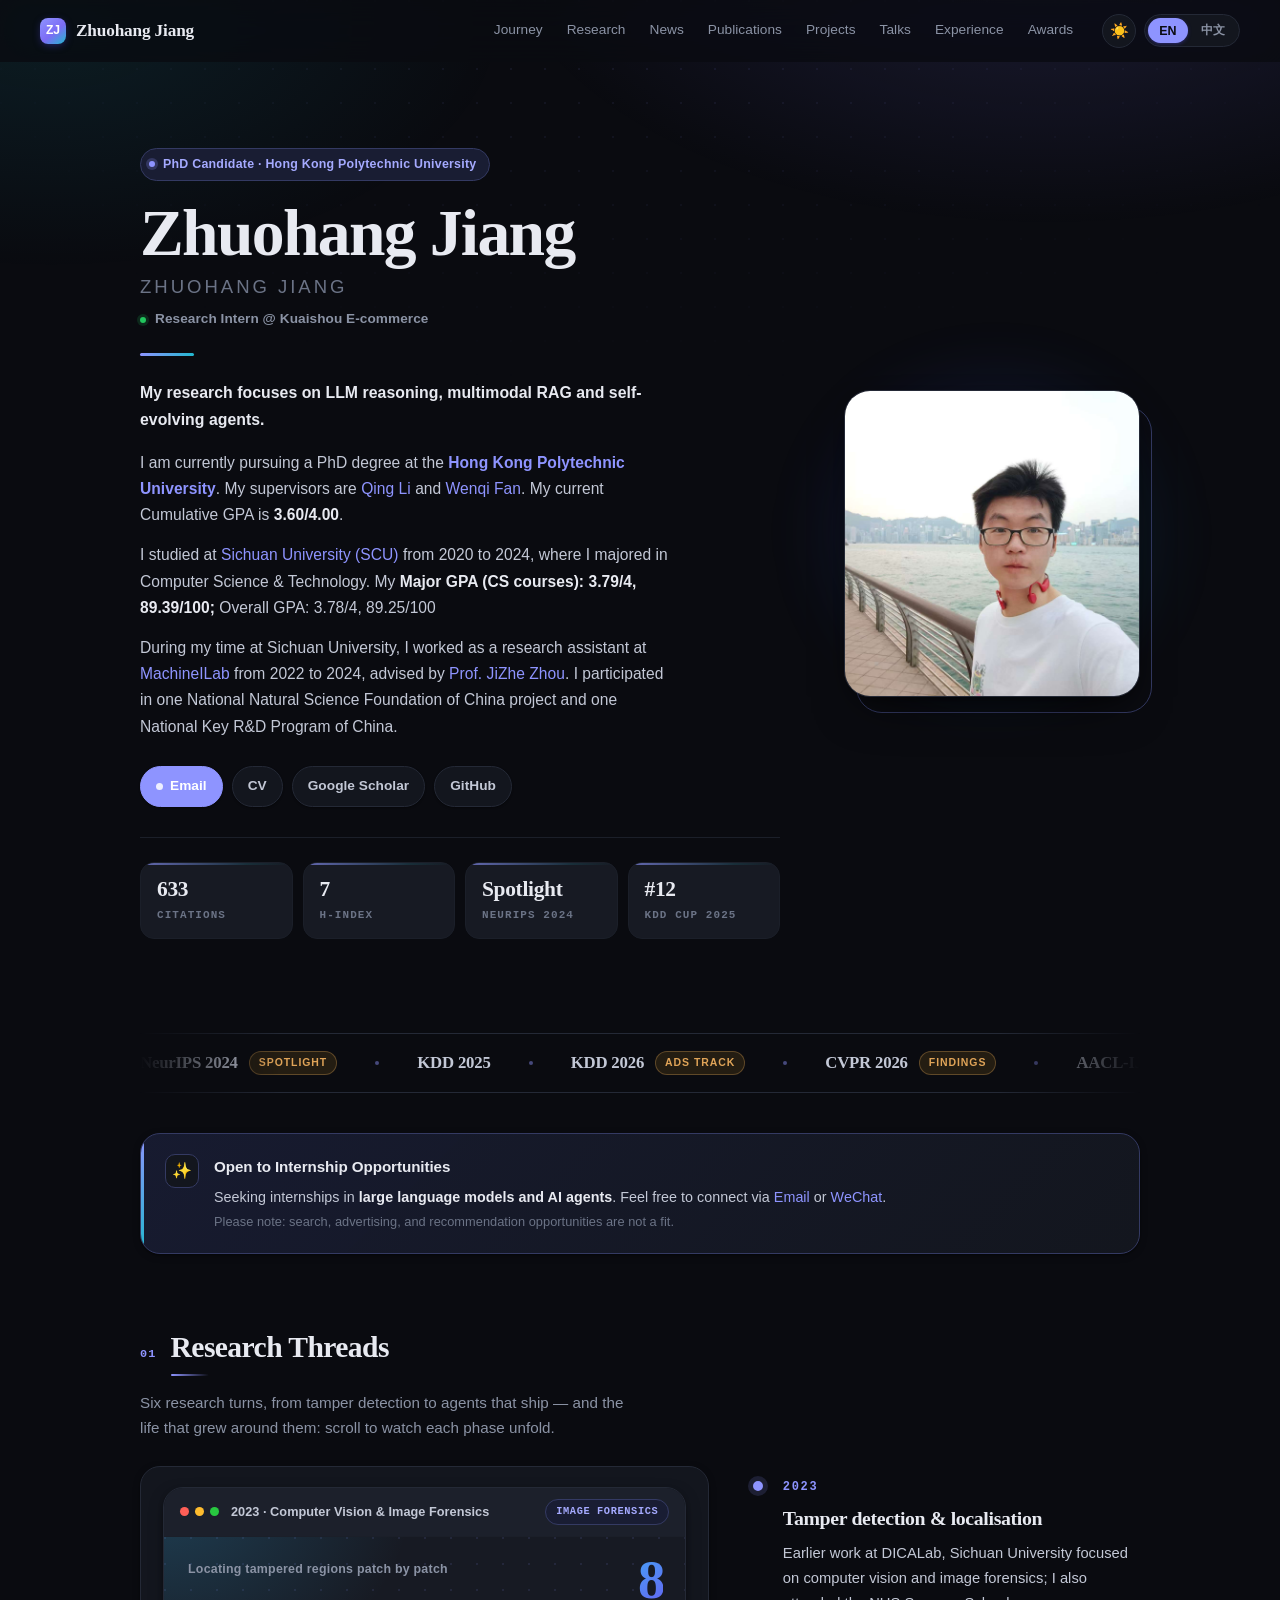
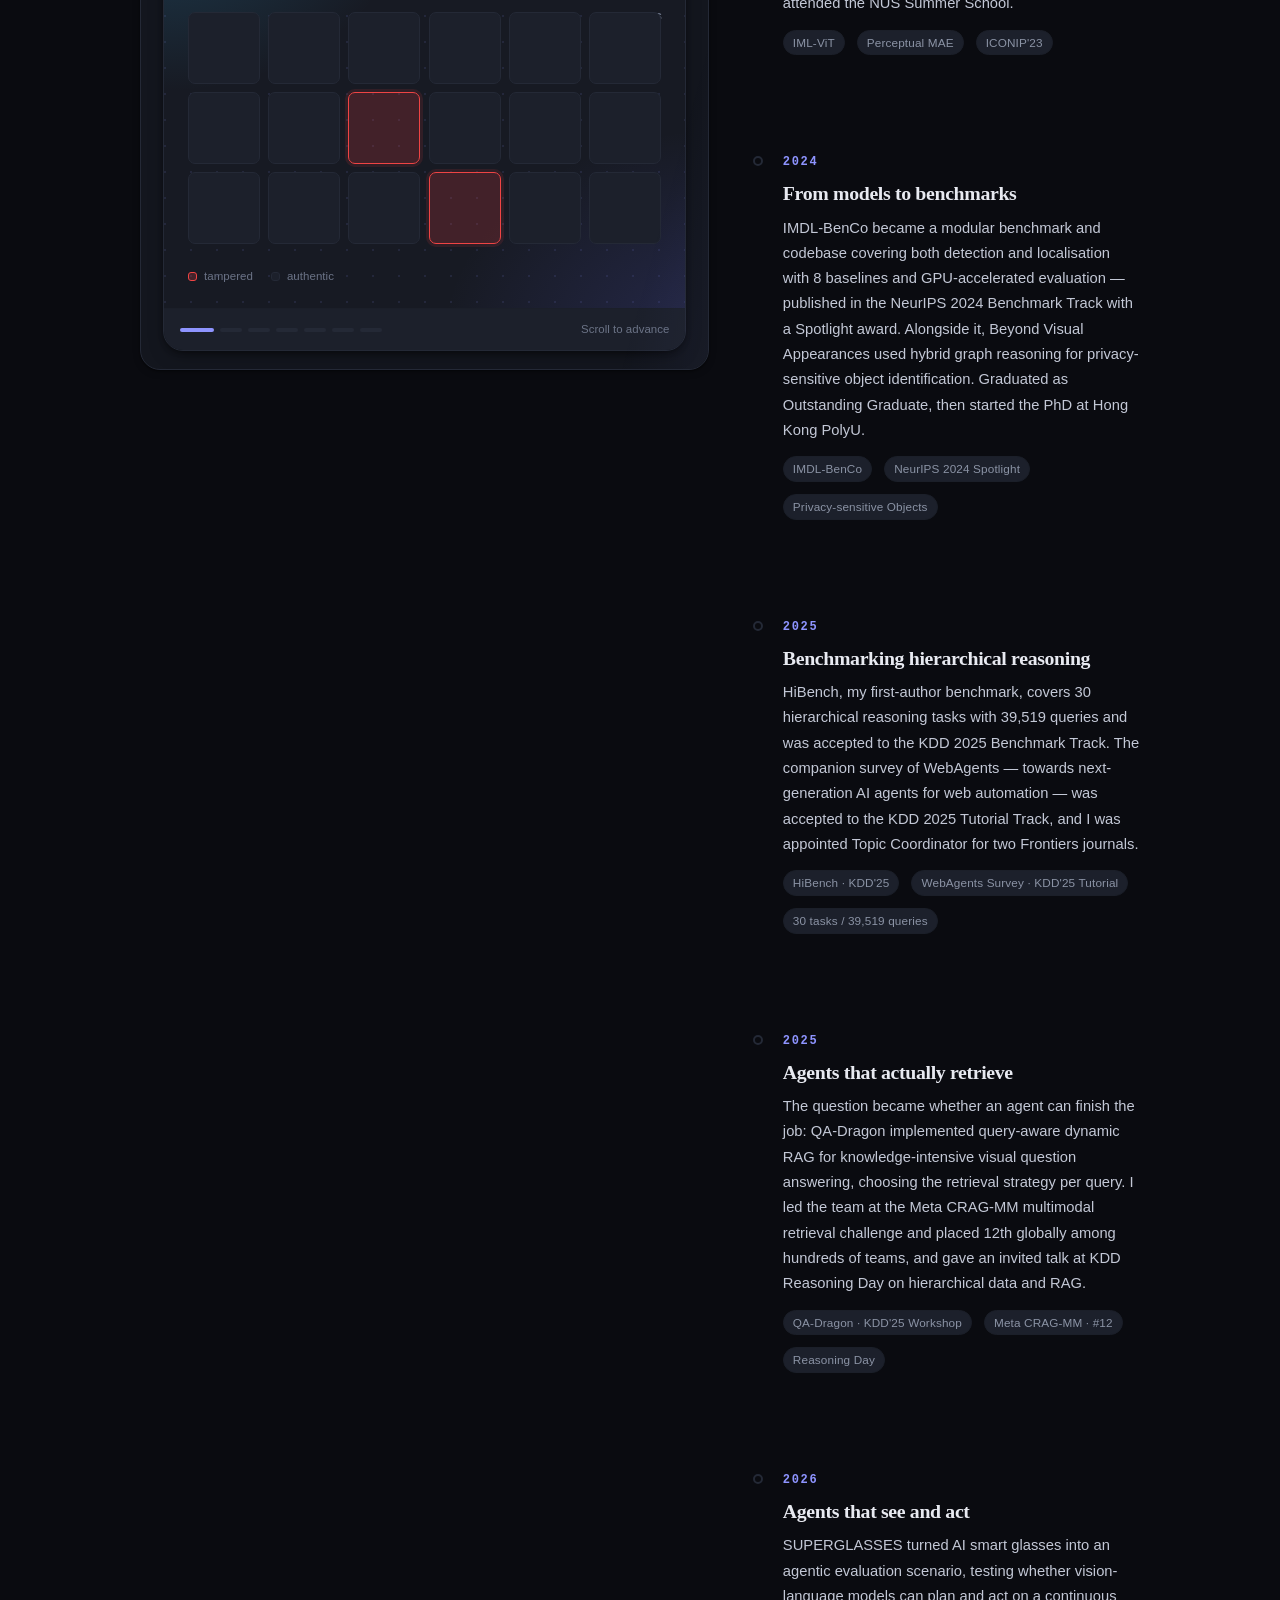
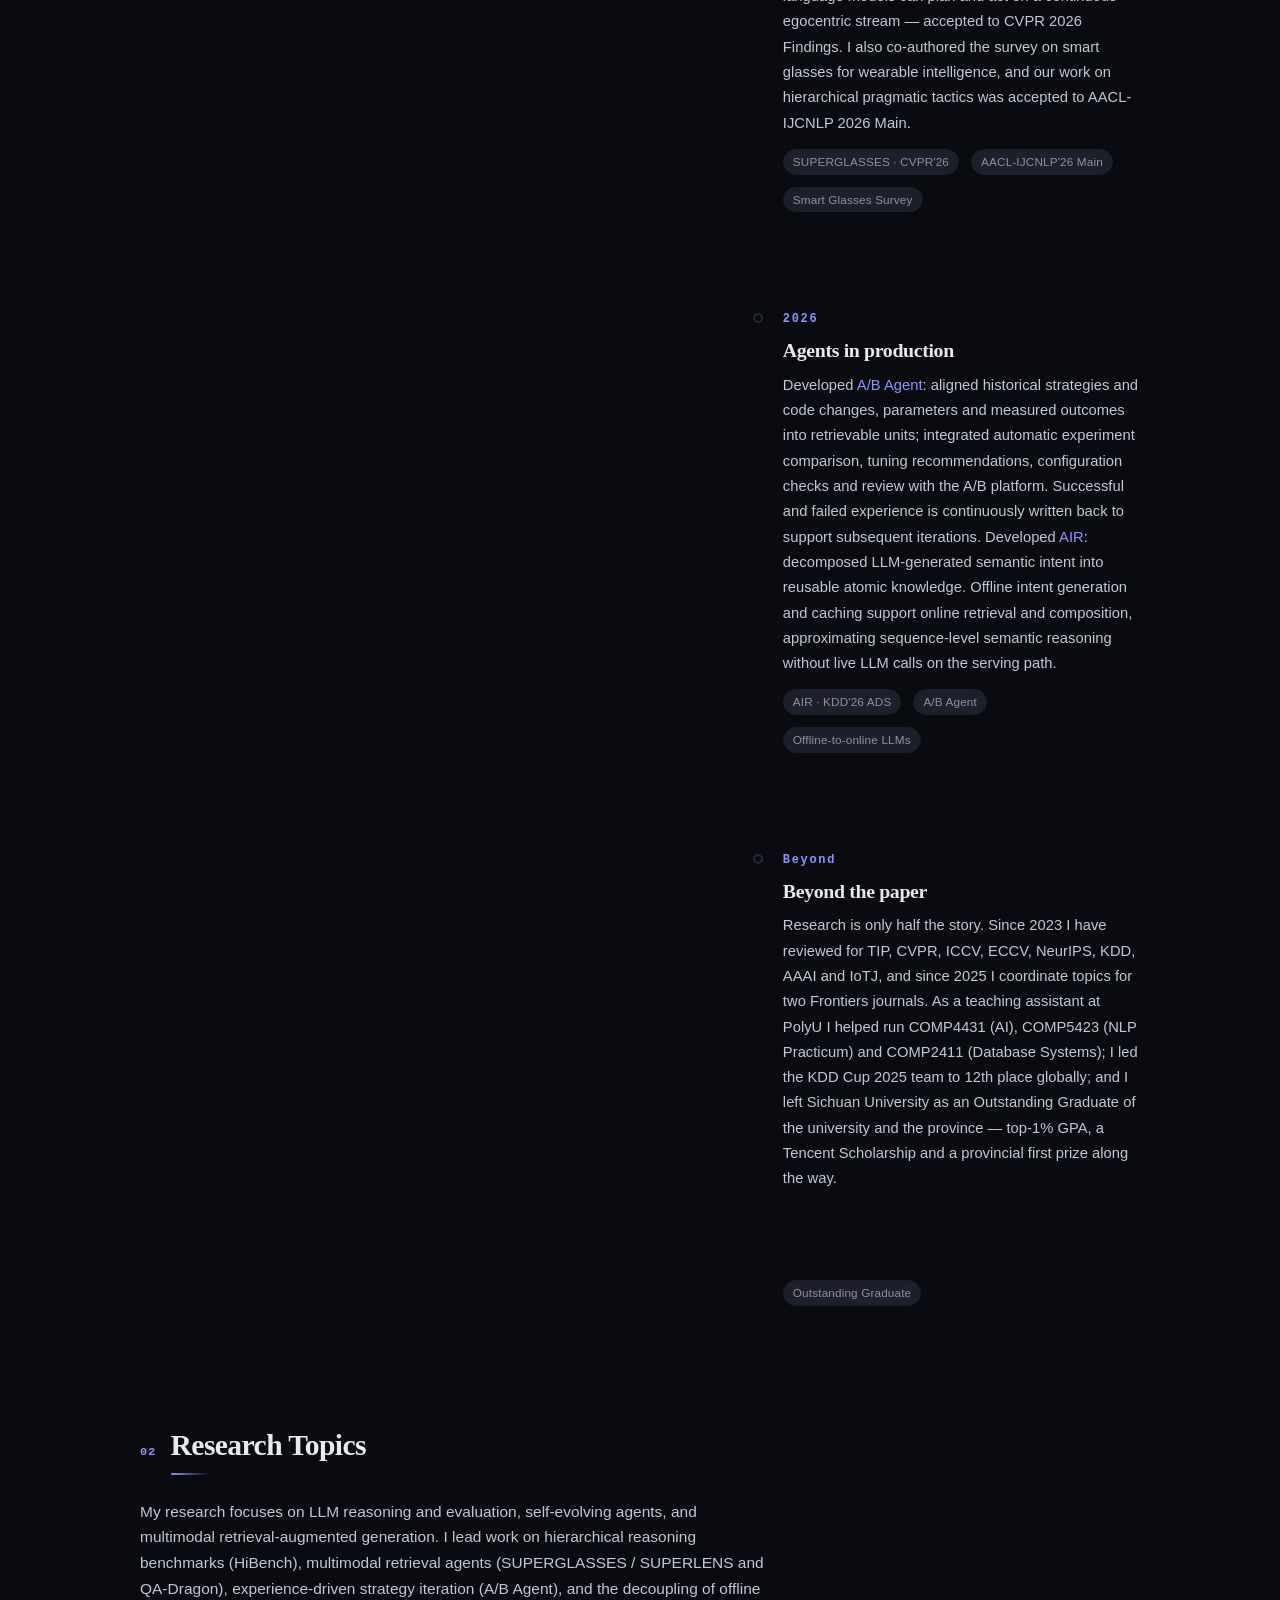
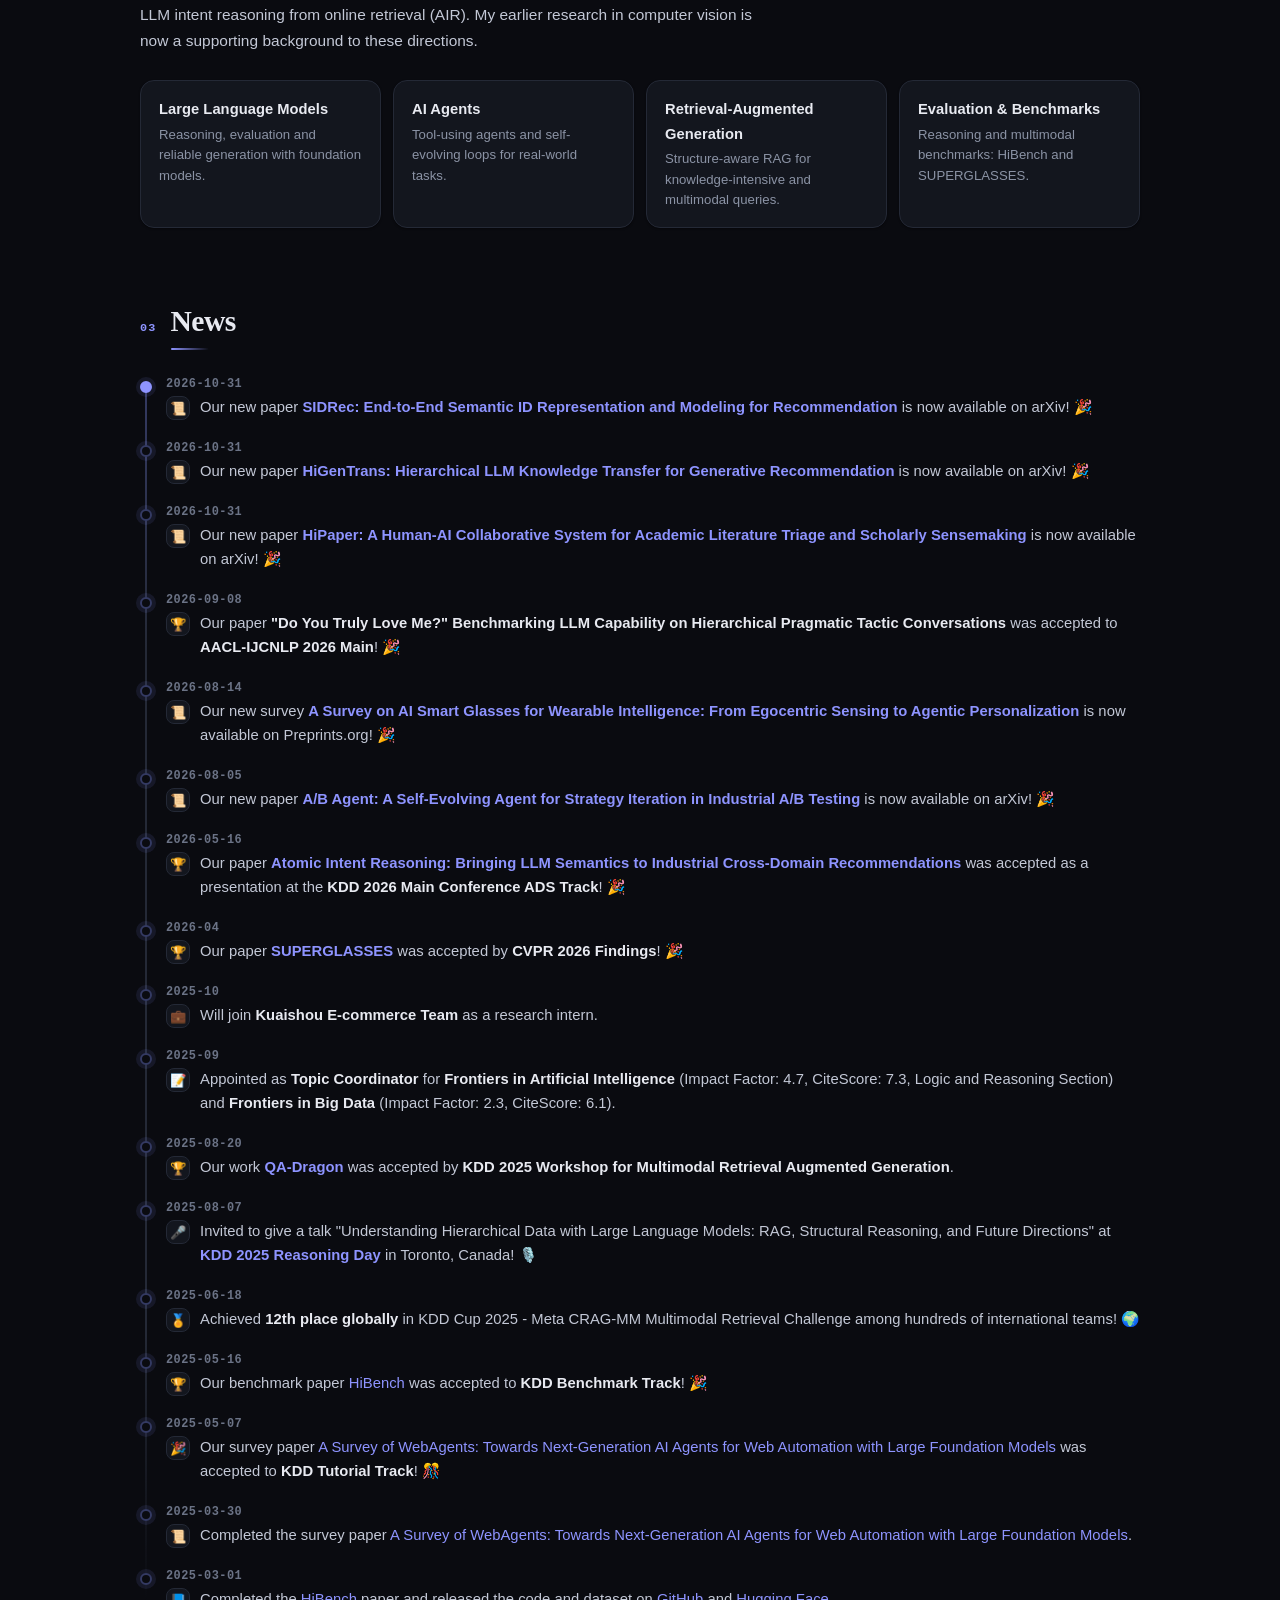
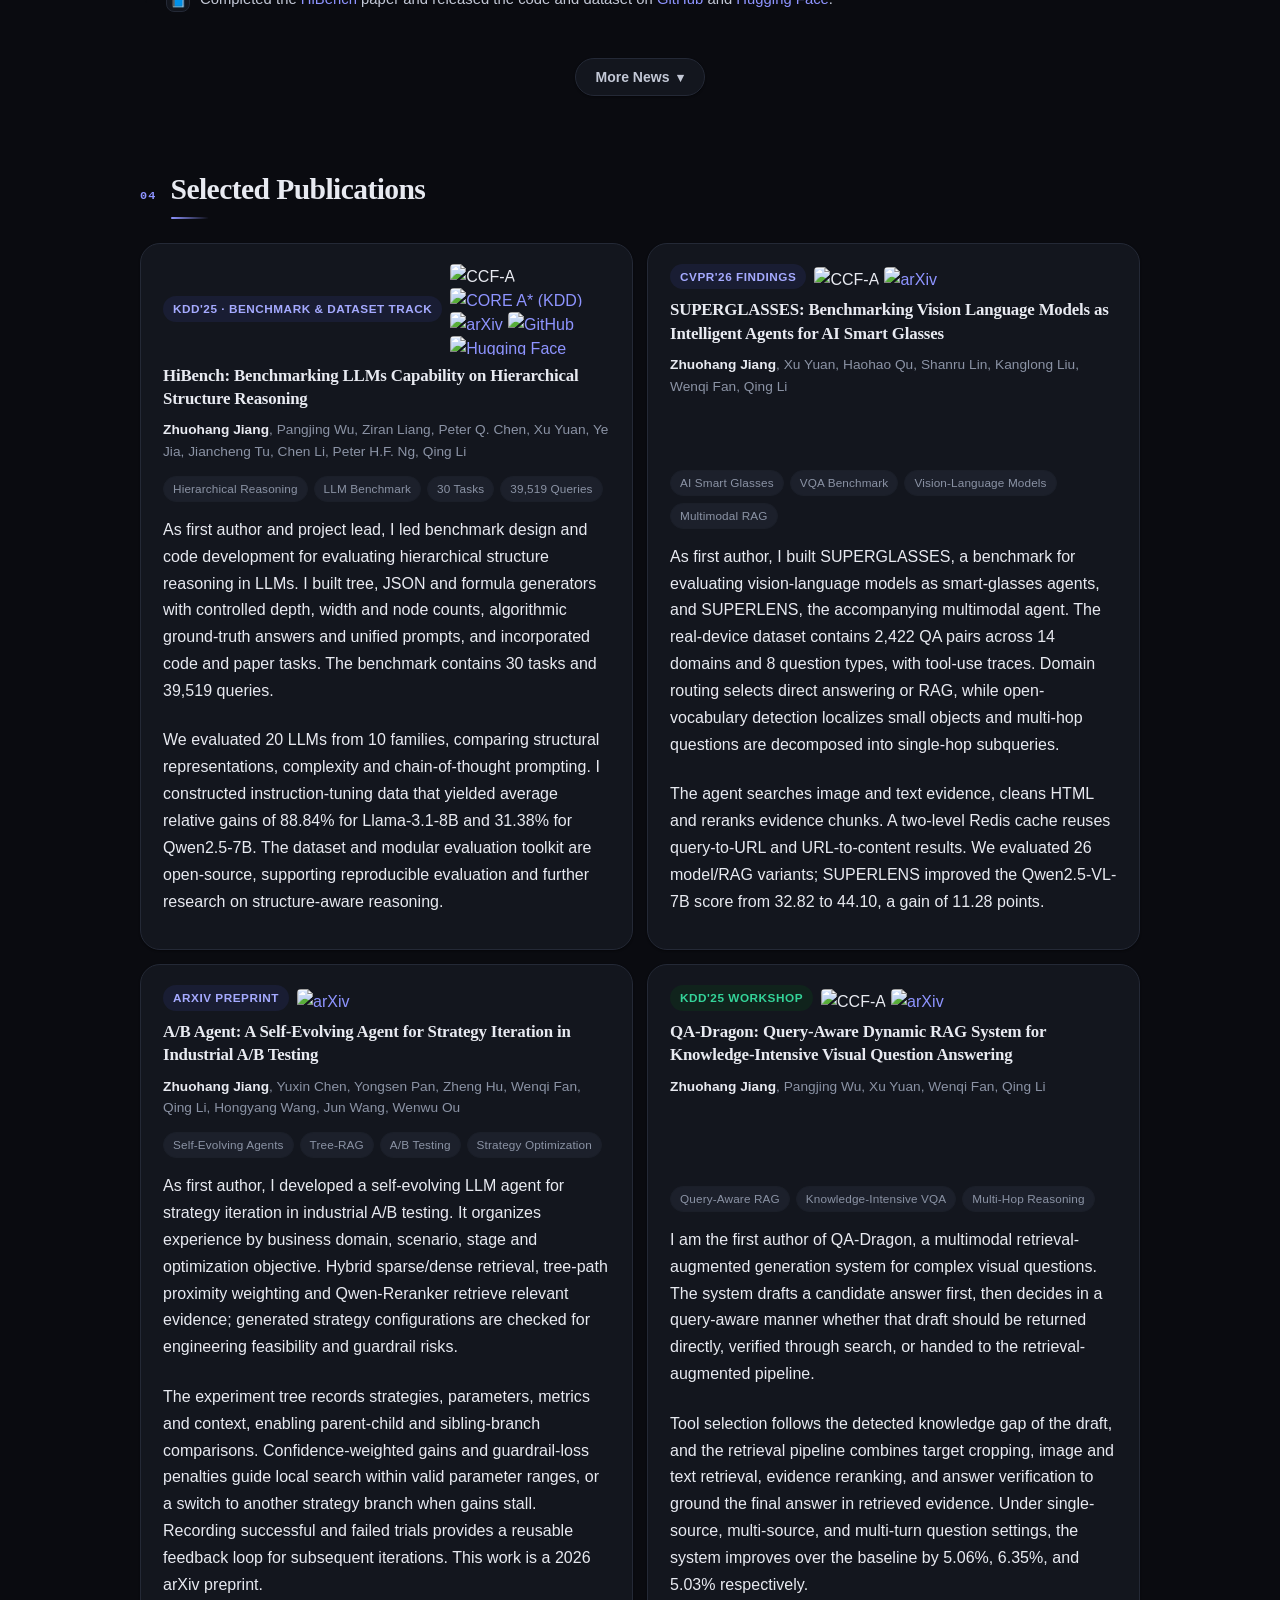
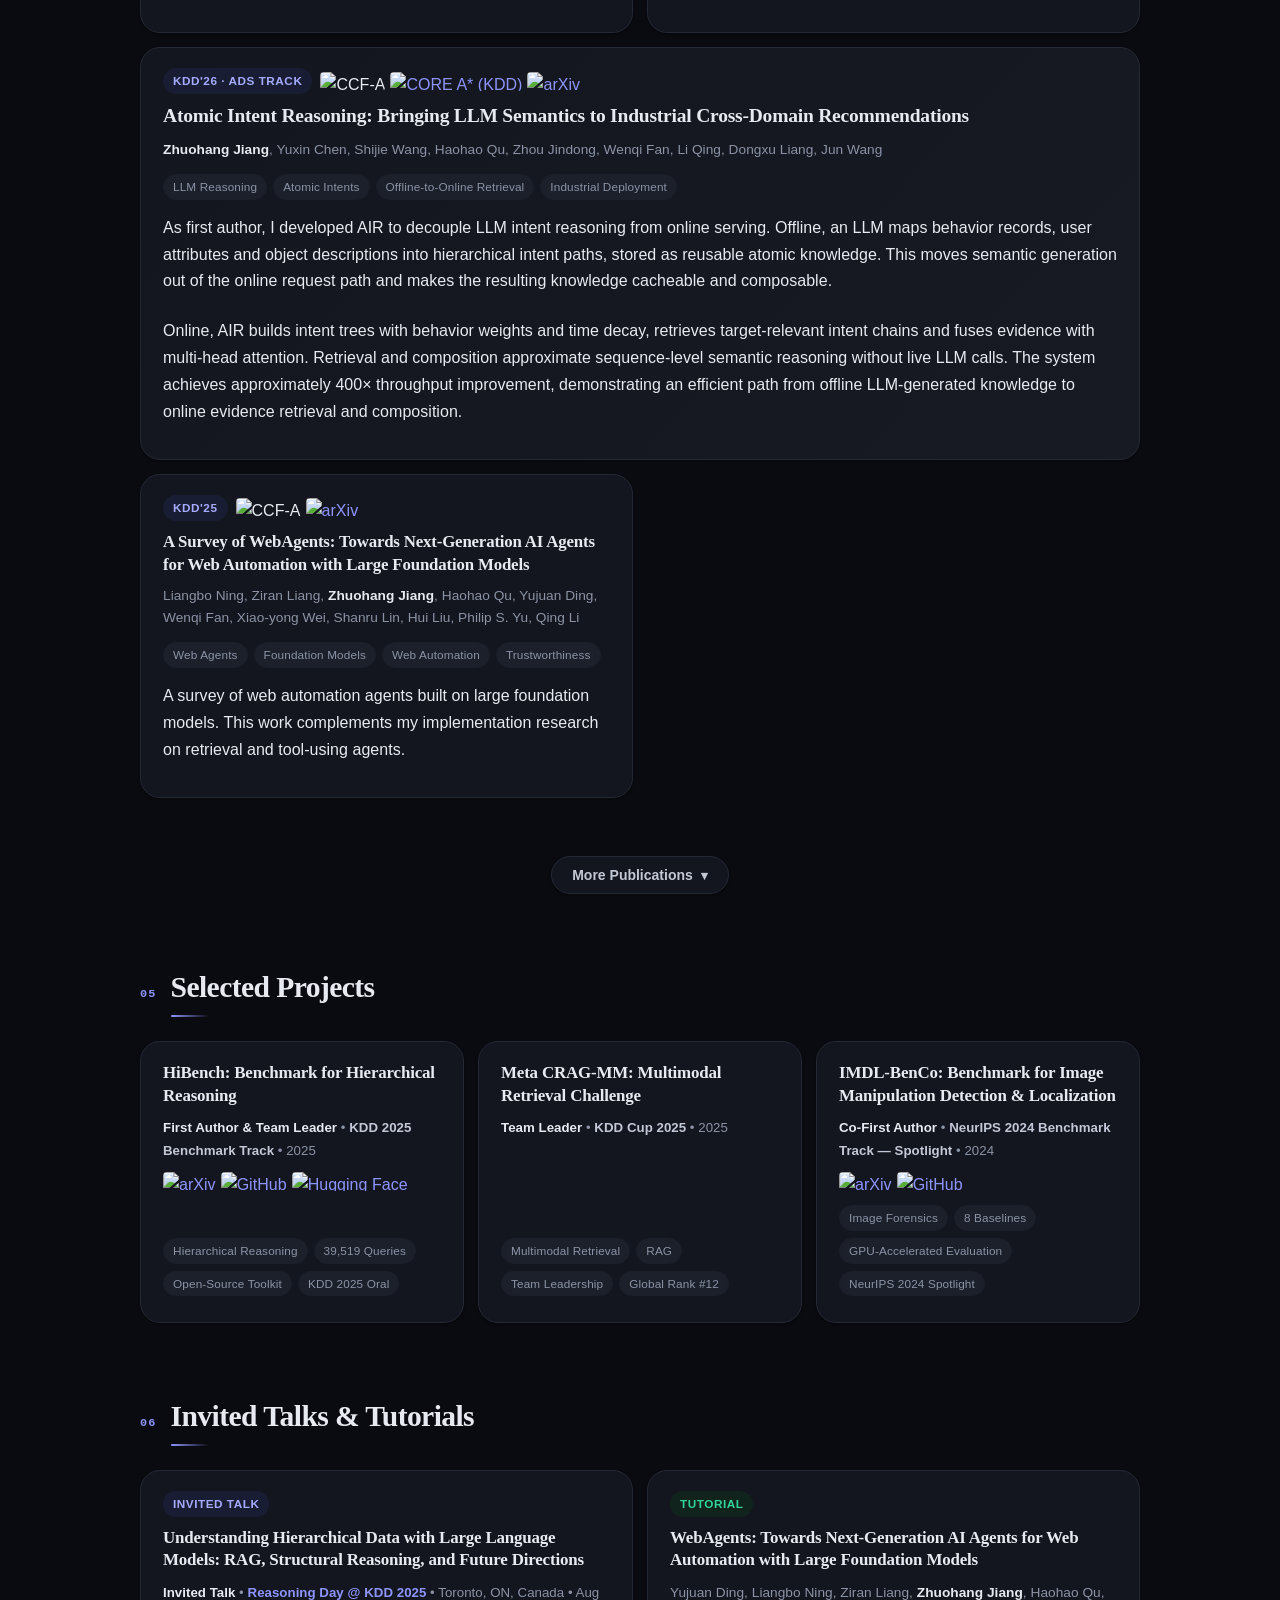
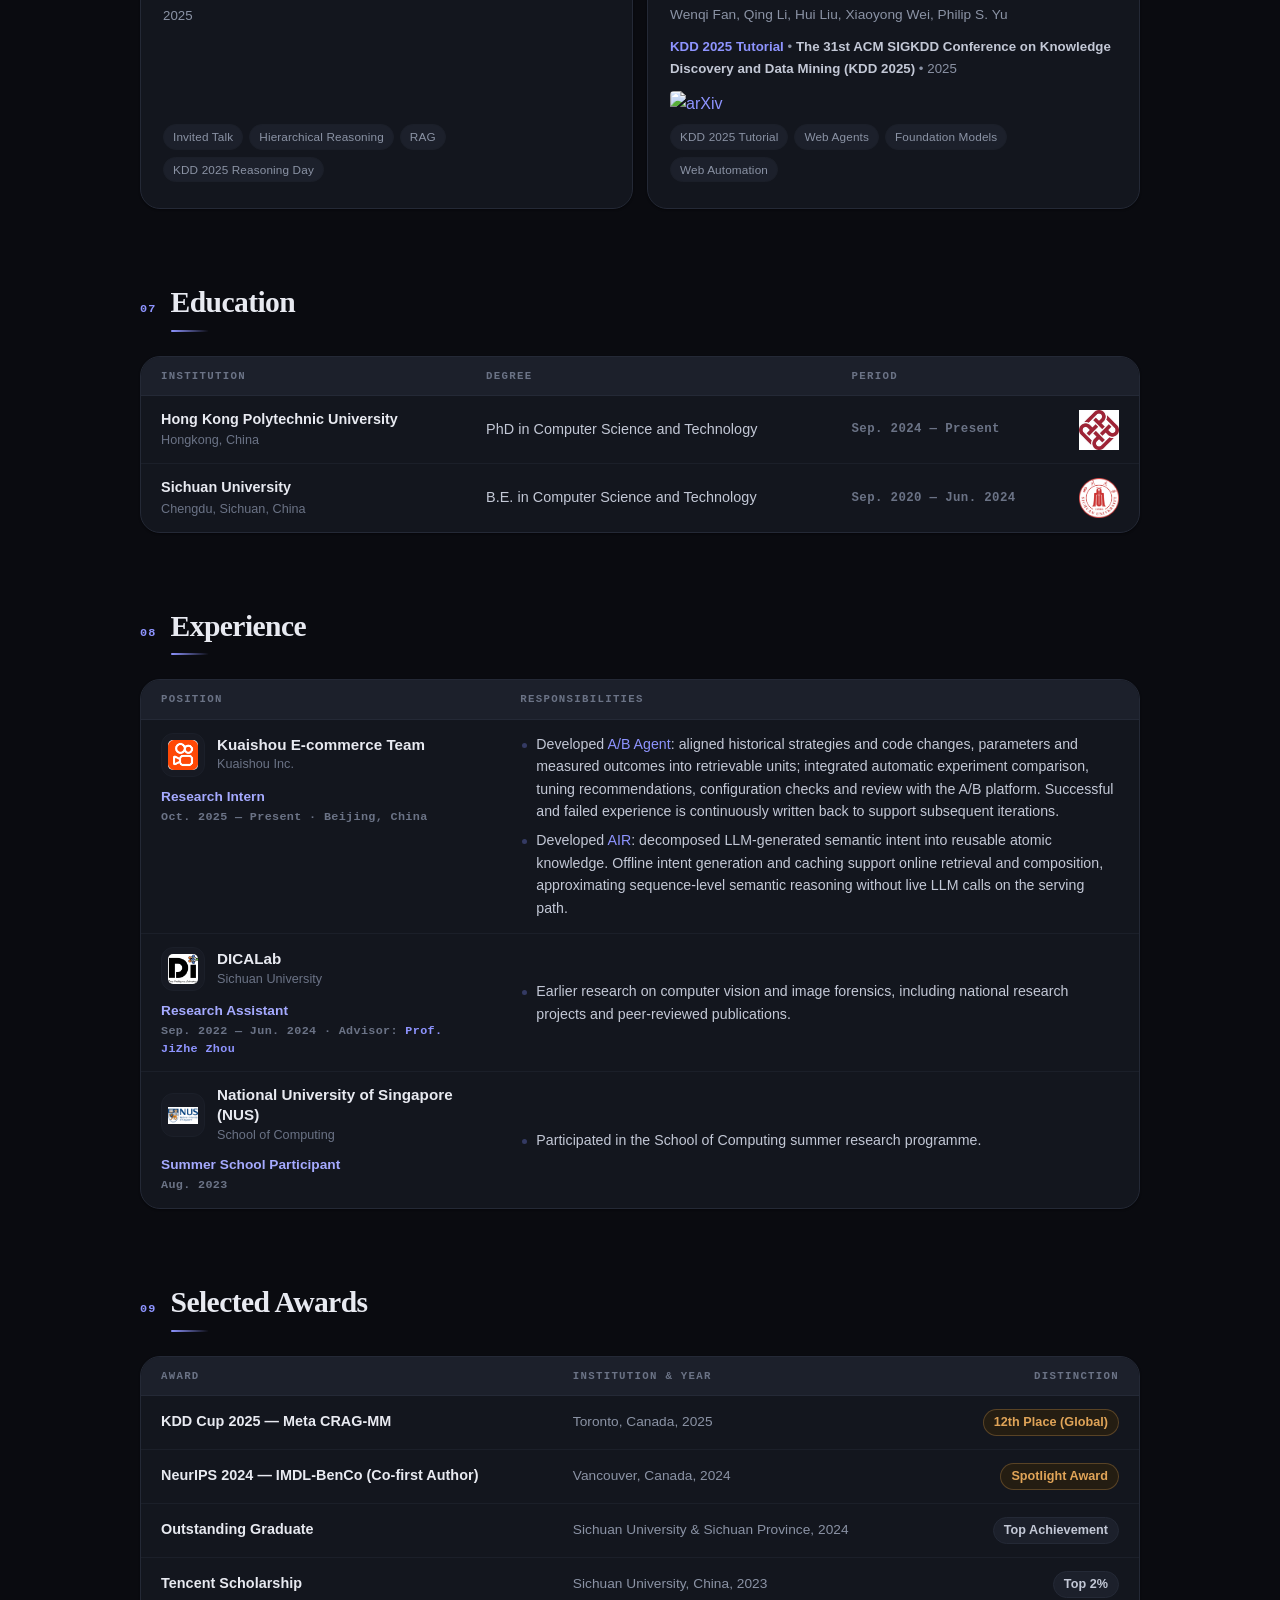
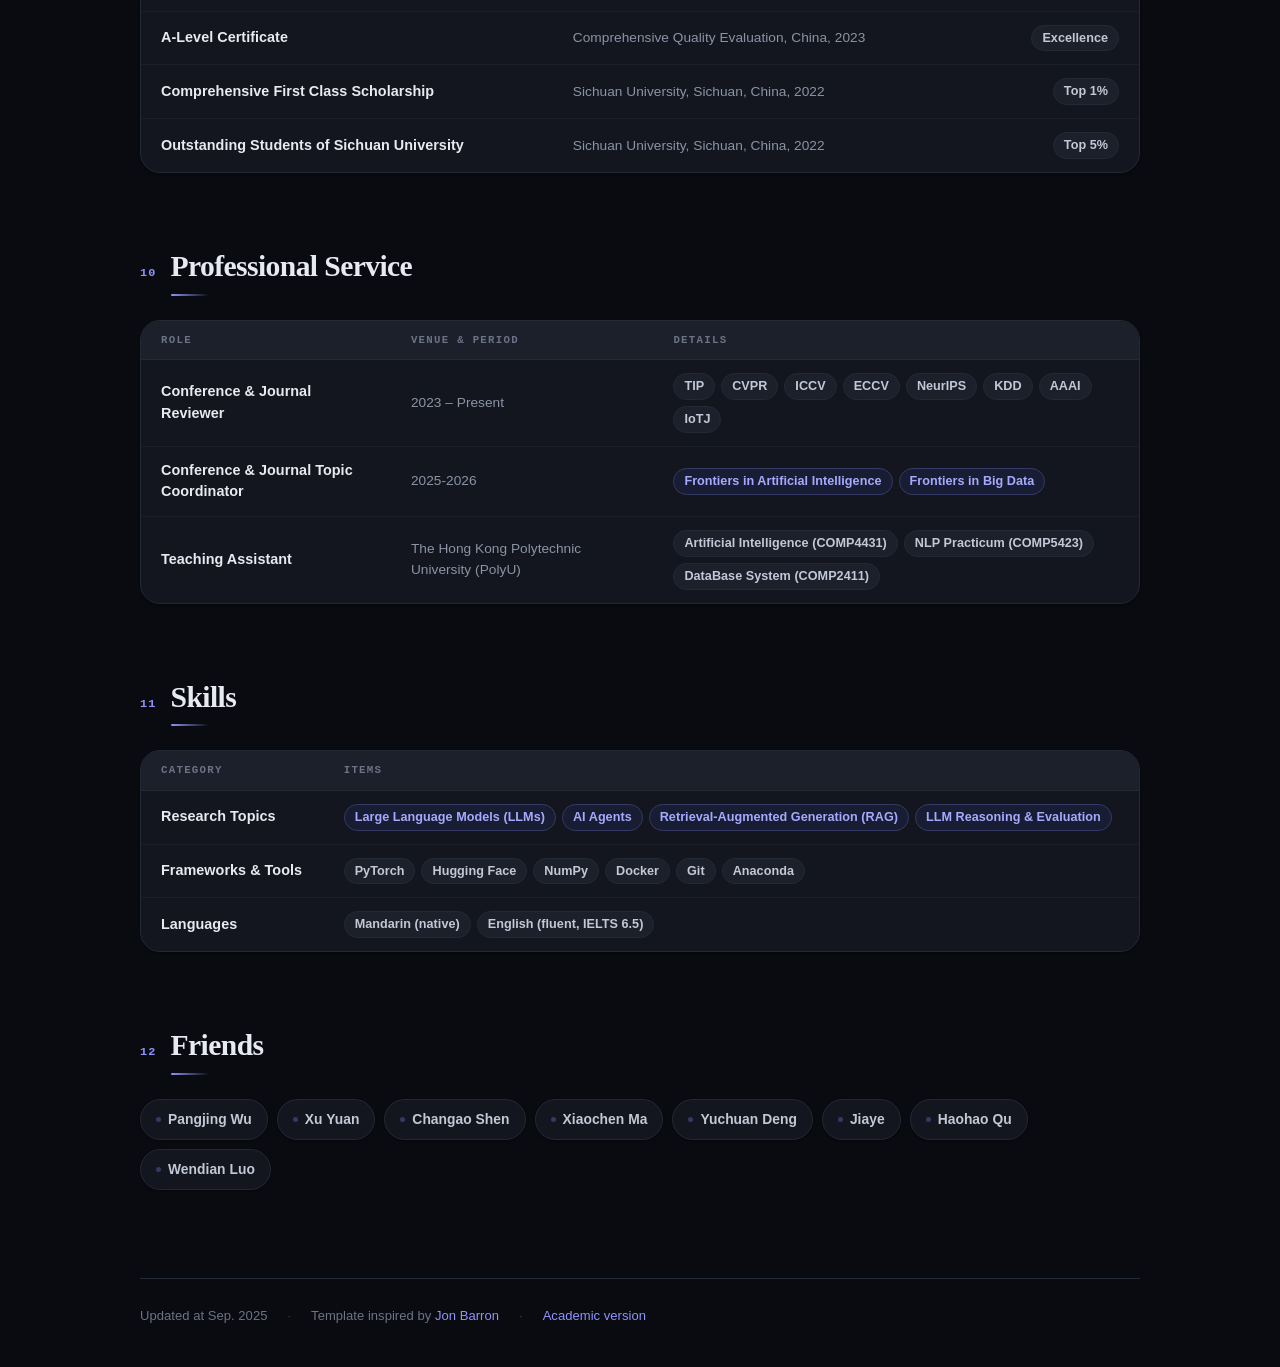
==== commit b2487cbe: "update" ====
--- a/index_beauty.html
+++ b/index_beauty.html
@@ -113,14 +113,14 @@
 
         <ul class="hero__stats">
           <li class="stat">
-            <span class="stat__value">500+</span>
+            <span class="stat__value">633</span>
             <span class="stat__label">
               <span class="lang-content lang-en">Citations</span>
               <span class="lang-content lang-zh hidden">引用</span>
             </span>
           </li>
           <li class="stat">
-            <span class="stat__value">6</span>
+            <span class="stat__value">7</span>
             <span class="stat__label">
               <span class="lang-content lang-en">h-index</span>
               <span class="lang-content lang-zh hidden">h 指数</span>
@@ -865,6 +865,27 @@
       <div class="lang-content lang-en">
         <ul class="timeline">
           <li class="tl-item is-latest" data-reveal>
+            <div class="tl-date">2026-10-31</div>
+            <div class="tl-body"><span class="tl-icon" aria-hidden="true">📜</span>
+              <p>Our new paper <strong><a href="https://arxiv.org/abs/2611.01136">SIDRec: End-to-End Semantic ID
+                  Representation and Modeling for Recommendation</a></strong> is now available on arXiv! 🎉</p>
+            </div>
+          </li>
+          <li class="tl-item" data-reveal>
+            <div class="tl-date">2026-10-31</div>
+            <div class="tl-body"><span class="tl-icon" aria-hidden="true">📜</span>
+              <p>Our new paper <strong><a href="https://arxiv.org/abs/2611.01129">HiGenTrans: Hierarchical LLM Knowledge
+                  Transfer for Generative Recommendation</a></strong> is now available on arXiv! 🎉</p>
+            </div>
+          </li>
+          <li class="tl-item" data-reveal>
+            <div class="tl-date">2026-10-31</div>
+            <div class="tl-body"><span class="tl-icon" aria-hidden="true">📜</span>
+              <p>Our new paper <strong><a href="https://arxiv.org/abs/2611.00762">HiPaper: A Human-AI Collaborative System
+                  for Academic Literature Triage and Scholarly Sensemaking</a></strong> is now available on arXiv! 🎉</p>
+            </div>
+          </li>
+          <li class="tl-item" data-reveal>
             <div class="tl-date">2026-09-08</div>
             <div class="tl-body"><span class="tl-icon" aria-hidden="true">🏆</span>
               <p>Our paper <strong>"Do You Truly Love Me?" Benchmarking LLM Capability on Hierarchical Pragmatic Tactic
@@ -1035,6 +1056,27 @@
       <div class="lang-content lang-zh hidden">
         <ul class="timeline">
           <li class="tl-item is-latest" data-reveal>
+            <div class="tl-date">2026-10-31</div>
+            <div class="tl-body"><span class="tl-icon" aria-hidden="true">📜</span>
+              <p>我们的新论文<strong><a href="https://arxiv.org/abs/2611.01136">SIDRec：面向推荐的端到端语义 ID 表示与建模</a></strong>已发布于
+                arXiv！🎉</p>
+            </div>
+          </li>
+          <li class="tl-item" data-reveal>
+            <div class="tl-date">2026-10-31</div>
+            <div class="tl-body"><span class="tl-icon" aria-hidden="true">📜</span>
+              <p>我们的新论文<strong><a href="https://arxiv.org/abs/2611.01129">HiGenTrans：面向生成式推荐的分层大模型知识迁移</a></strong>已发布于
+                arXiv！🎉</p>
+            </div>
+          </li>
+          <li class="tl-item" data-reveal>
+            <div class="tl-date">2026-10-31</div>
+            <div class="tl-body"><span class="tl-icon" aria-hidden="true">📜</span>
+              <p>我们的新论文<strong><a href="https://arxiv.org/abs/2611.00762">HiPaper：面向学术文献甄选与科研认知的人机协作系统</a></strong>已发布于
+                arXiv！🎉</p>
+            </div>
+          </li>
+          <li class="tl-item" data-reveal>
             <div class="tl-date">2026-09-08</div>
             <div class="tl-body"><span class="tl-icon" aria-hidden="true">🏆</span>
               <p>我们的论文<strong>《"Do You Truly Love Me?" Benchmarking LLM Capability on Hierarchical Pragmatic Tactic
@@ -1325,6 +1367,31 @@
 </article>
 <article class="pub" data-reveal>
           <div class="pub__top">
+            <span class="venue">KDD'25</span>
+            <span class="pub__flags">
+              <img src="https://img.shields.io/badge/CCF_A-KDD-1f77b4?style=flat-square" alt="CCF-A">
+              <a href="https://arxiv.org/abs/2503.23350" aria-label="arXiv"><img
+                  src="https://img.shields.io/badge/arXiv-2503.23350-b31b1b?style=flat-square" alt="arXiv"></a>
+            </span>
+          </div>
+          <h3 class="pub__title">A Survey of WebAgents: Towards Next-Generation AI Agents for Web Automation with
+            Large Foundation Models</h3>
+          <p class="pub__authors">Liangbo Ning, Ziran Liang, <b>Zhuohang Jiang</b>, Haohao Qu, Yujuan Ding, Wenqi Fan,
+            Xiao-yong Wei, Shanru Lin, Hui Liu, Philip S. Yu, Qing Li</p>
+          <div class="pub__keys">
+            <span class="kw">Web Agents</span><span class="kw">Foundation Models</span><span class="kw">Web
+              Automation</span><span class="kw">Trustworthiness</span>
+          </div>
+        <p class="lang-content lang-en">A survey of web automation agents built on large foundation models. This work complements my implementation research on retrieval and tool-using agents.</p>
+<p class="lang-content lang-zh hidden">围绕大基础模型驱动的网页自动化智能体开展综述研究，与我的检索增强、工具使用和智能体系统实践形成互补。</p>
+</article>
+      </div>
+
+      <!-- more publications -->
+      <div class="collapse" data-collapse style="margin-top:14px;">
+        <div class="pubs">
+<article class="pub">
+          <div class="pub__top">
             <span class="venue">AACL-IJCNLP'26 Main</span>
             <span class="pub__flags">
               <img src="https://img.shields.io/badge/AACL_IJCNLP-2026_Main-9467bd?style=flat-square"
@@ -1344,31 +1411,6 @@
         <p class="lang-content lang-en">Evaluates LLM capability in hierarchical pragmatic tactic conversations, extending my research on structured reasoning evaluation to conversational contexts.</p>
 <p class="lang-content lang-zh hidden">评测大模型在层次化语用策略对话中的能力，将结构化推理评测的研究视角拓展至对话场景。</p>
 </article>
-<article class="pub" data-reveal>
-          <div class="pub__top">
-            <span class="venue">KDD'25</span>
-            <span class="pub__flags">
-              <img src="https://img.shields.io/badge/CCF_A-KDD-1f77b4?style=flat-square" alt="CCF-A">
-              <a href="https://arxiv.org/abs/2503.23350" aria-label="arXiv"><img
-                  src="https://img.shields.io/badge/arXiv-2503.23350-b31b1b?style=flat-square" alt="arXiv"></a>
-            </span>
-          </div>
-          <h3 class="pub__title">A Survey of WebAgents: Towards Next-Generation AI Agents for Web Automation with
-            Large Foundation Models</h3>
-          <p class="pub__authors">Liangbo Ning, Ziran Liang, <b>Zhuohang Jiang</b>, Haohao Qu, Yujuan Ding, Wenqi Fan,
-            Xiao-yong Wei, Shanru Lin, Hui Liu, Philip S. Yu, Qing Li</p>
-          <div class="pub__keys">
-            <span class="kw">Web Agents</span><span class="kw">Foundation Models</span><span class="kw">Web
-              Automation</span><span class="kw">Trustworthiness</span>
-          </div>
-        <p class="lang-content lang-en">A survey of web automation agents built on large foundation models. This work complements my implementation research on retrieval and tool-using agents.</p>
-<p class="lang-content lang-zh hidden">围绕大基础模型驱动的网页自动化智能体开展综述研究，与我的检索增强、工具使用和智能体系统实践形成互补。</p>
-</article>
-      </div>
-
-      <!-- more publications -->
-      <div class="collapse" data-collapse style="margin-top:14px;">
-        <div class="pubs">
 <article class="pub">
           <div class="pub__top">
             <span class="venue">AAAI'25</span>
@@ -1457,6 +1499,58 @@
             </div>
           </article>
 
+          <article class="pub">
+            <div class="pub__top">
+              <span class="venue">arXiv Preprint</span>
+              <span class="pub__flags">
+                <a href="https://arxiv.org/abs/2611.01136" aria-label="arXiv"><img
+                    src="https://img.shields.io/badge/arXiv-2611.01136-b31b1b?style=flat-square" alt="arXiv"></a>
+              </span>
+            </div>
+            <h3 class="pub__title">SIDRec: End-to-End Semantic ID Representation and Modeling for Recommendation</h3>
+            <p class="pub__authors"><b>Zhuohang Jiang</b>, Yongsen Pan, Pangjing Wu, Zihuai Zhao, Zheng Hu, Yuxin Chen</p>
+            <div class="pub__keys">
+              <span class="kw">Semantic IDs</span><span class="kw">Generative Recommendation</span><span class="kw">Collaborative
+                Filtering</span><span class="kw">End-to-End Optimization</span>
+            </div>
+          </article>
+
+          <article class="pub">
+            <div class="pub__top">
+              <span class="venue">arXiv Preprint</span>
+              <span class="pub__flags">
+                <a href="https://arxiv.org/abs/2611.01129" aria-label="arXiv"><img
+                    src="https://img.shields.io/badge/arXiv-2611.01129-b31b1b?style=flat-square" alt="arXiv"></a>
+              </span>
+            </div>
+            <h3 class="pub__title">HiGenTrans: Hierarchical LLM Knowledge Transfer for Generative Recommendation</h3>
+            <p class="pub__authors"><b>Zhuohang Jiang</b>, Yuxin Chen, Haohao Qu, ZeFei Luo, Yunlong Wang, Xu Yuan, Haojie
+              Ding, Boheng Zhang, Fan Yang, Hongyang Wang, Jun Wang, Zhongbo Sun, Wenqi Fan, Qing Li, Wenwu Ou, Peng
+              Jiang</p>
+            <div class="pub__keys">
+              <span class="kw">LLM Knowledge Transfer</span><span class="kw">Generative Recommendation</span><span class="kw">Semantic
+                IDs</span><span class="kw">Multi-Signal Calibration</span>
+            </div>
+          </article>
+
+          <article class="pub">
+            <div class="pub__top">
+              <span class="venue">arXiv Preprint</span>
+              <span class="pub__flags">
+                <a href="https://arxiv.org/abs/2611.00762" aria-label="arXiv"><img
+                    src="https://img.shields.io/badge/arXiv-2611.00762-b31b1b?style=flat-square" alt="arXiv"></a>
+              </span>
+            </div>
+            <h3 class="pub__title">HiPaper: A Human-AI Collaborative System for Academic Literature Triage and Scholarly
+              Sensemaking</h3>
+            <p class="pub__authors">Ye Jia, Pangjing Wu, Hayley Y. W. Gu, <b>Zhuohang Jiang</b>, Xu Yuan, Peter H. F. Ng,
+              Zackary P. T. Sin, Qing Li, Chen Li</p>
+            <div class="pub__keys">
+              <span class="kw">Human-AI Collaboration</span><span class="kw">Literature Review</span><span class="kw">Scholarly
+                Sensemaking</span><span class="kw">Information Retrieval</span>
+            </div>
+          </article>
+
 
 
           <article class="pub">
@@ -2239,7 +2333,7 @@
         <a class="chip-link" href="https://quhaoh233.github.io/page/">Haohao Qu</a>
         <a class="chip-link" href="https://res.wendiann.cn/">
           <span class="lang-content lang-en">Wendian Luo</span>
-          <span class="lang-content lang-zh hidden">罗文典</span>
+          <span class="lang-content lang-zh hidden">罗文典 Wendian Luo</span>
         </a>
       </div>
     </section>
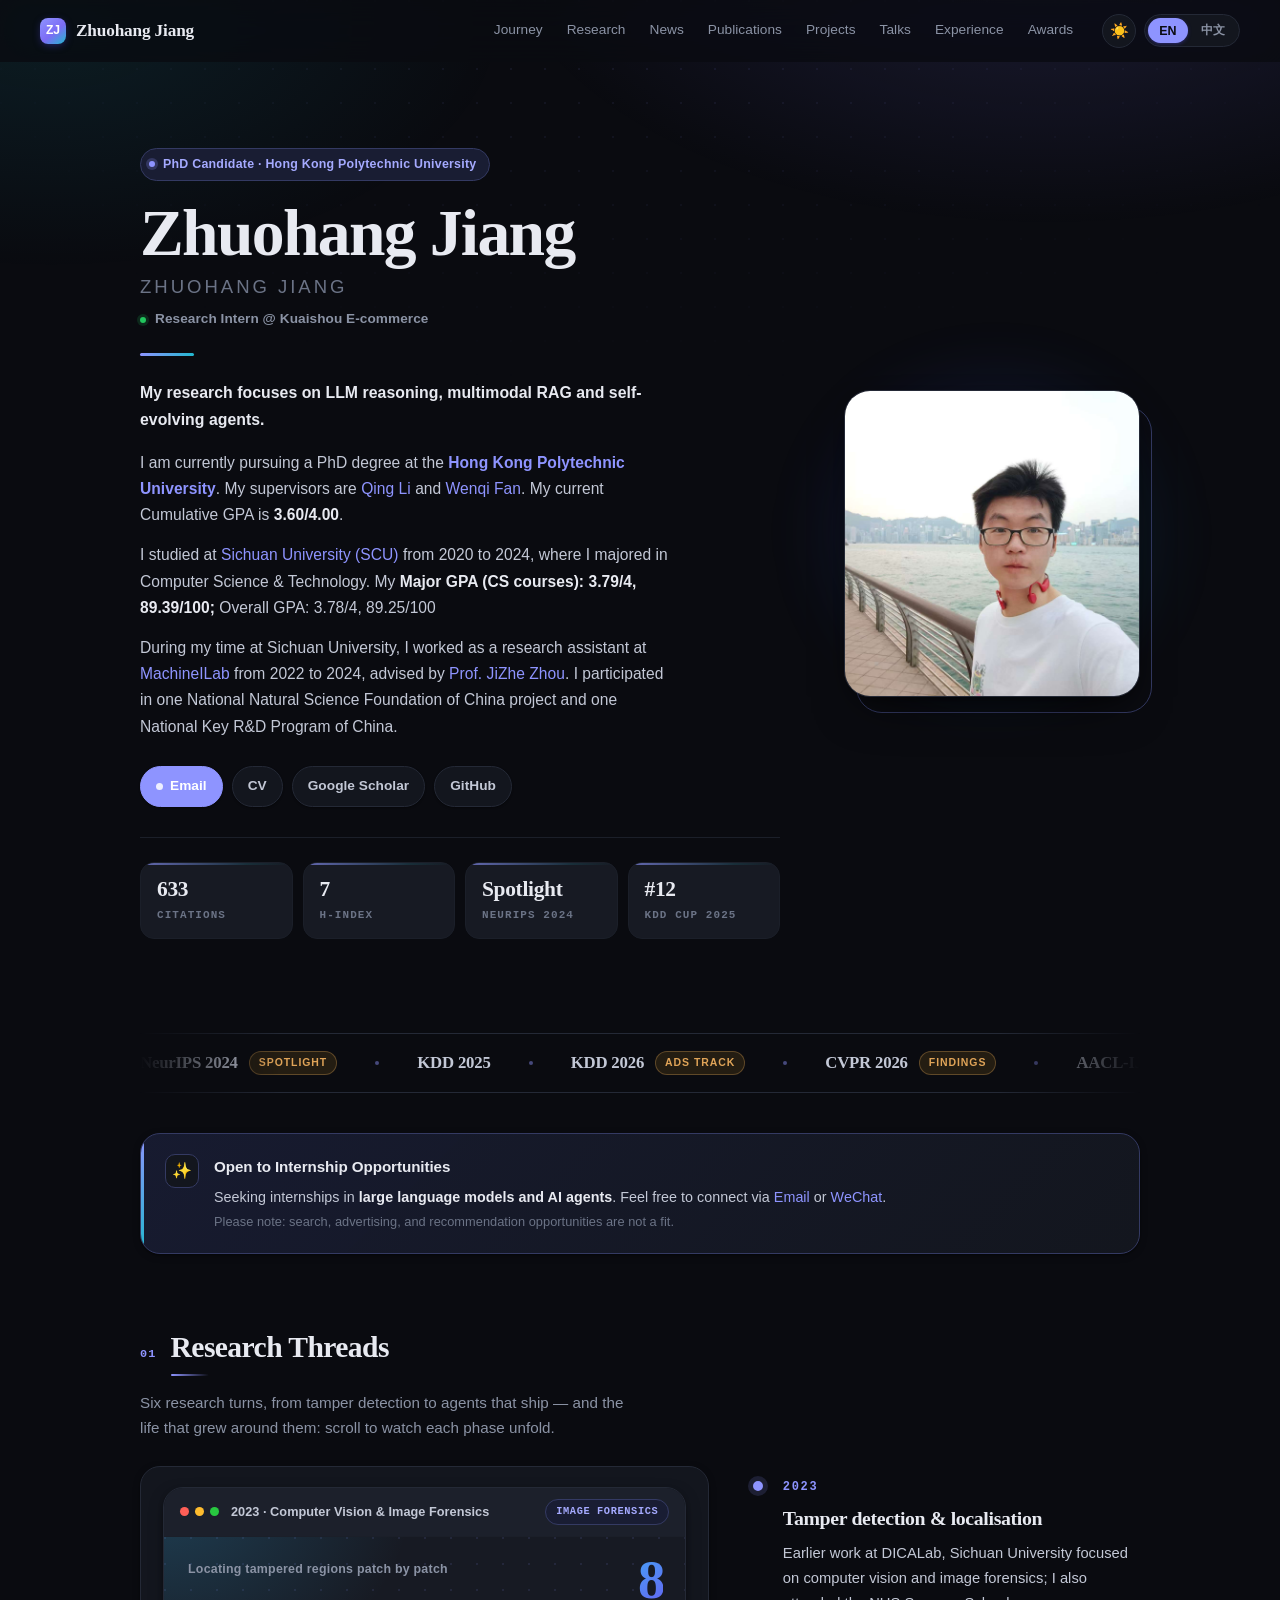
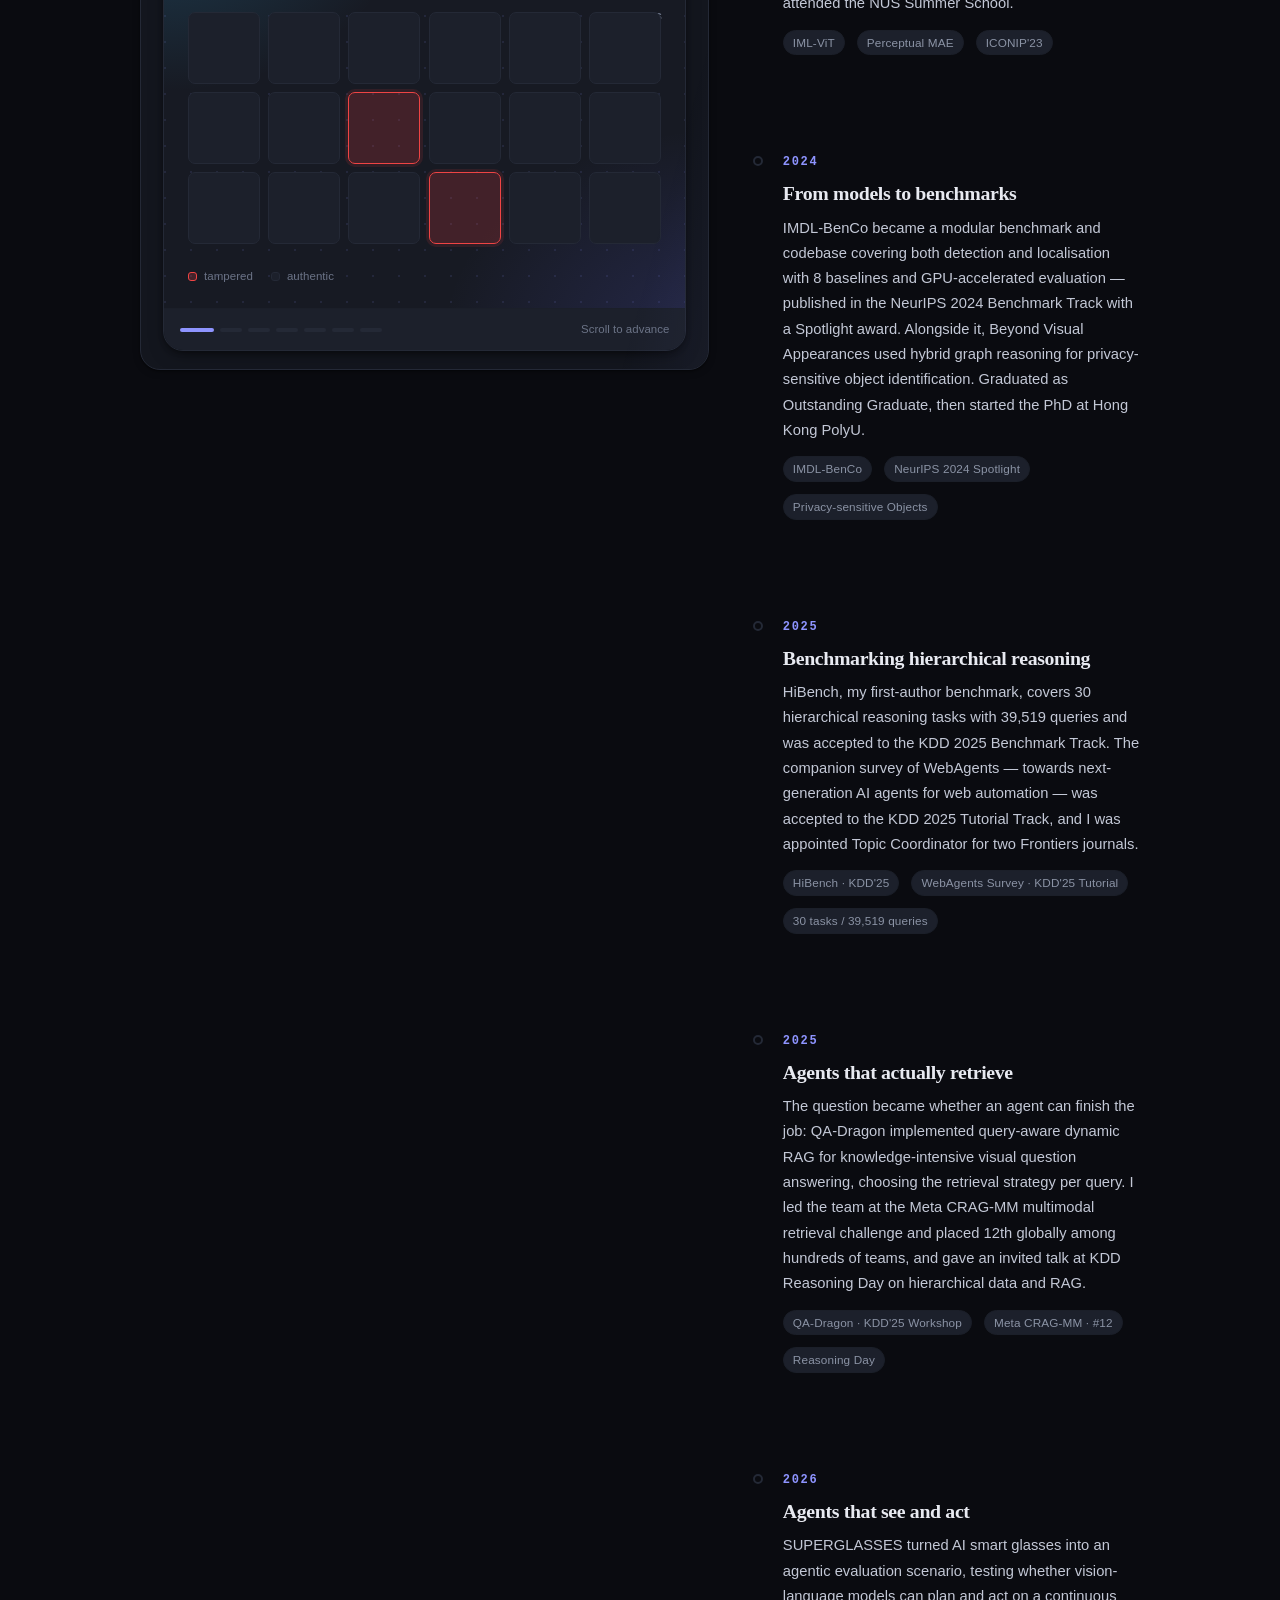
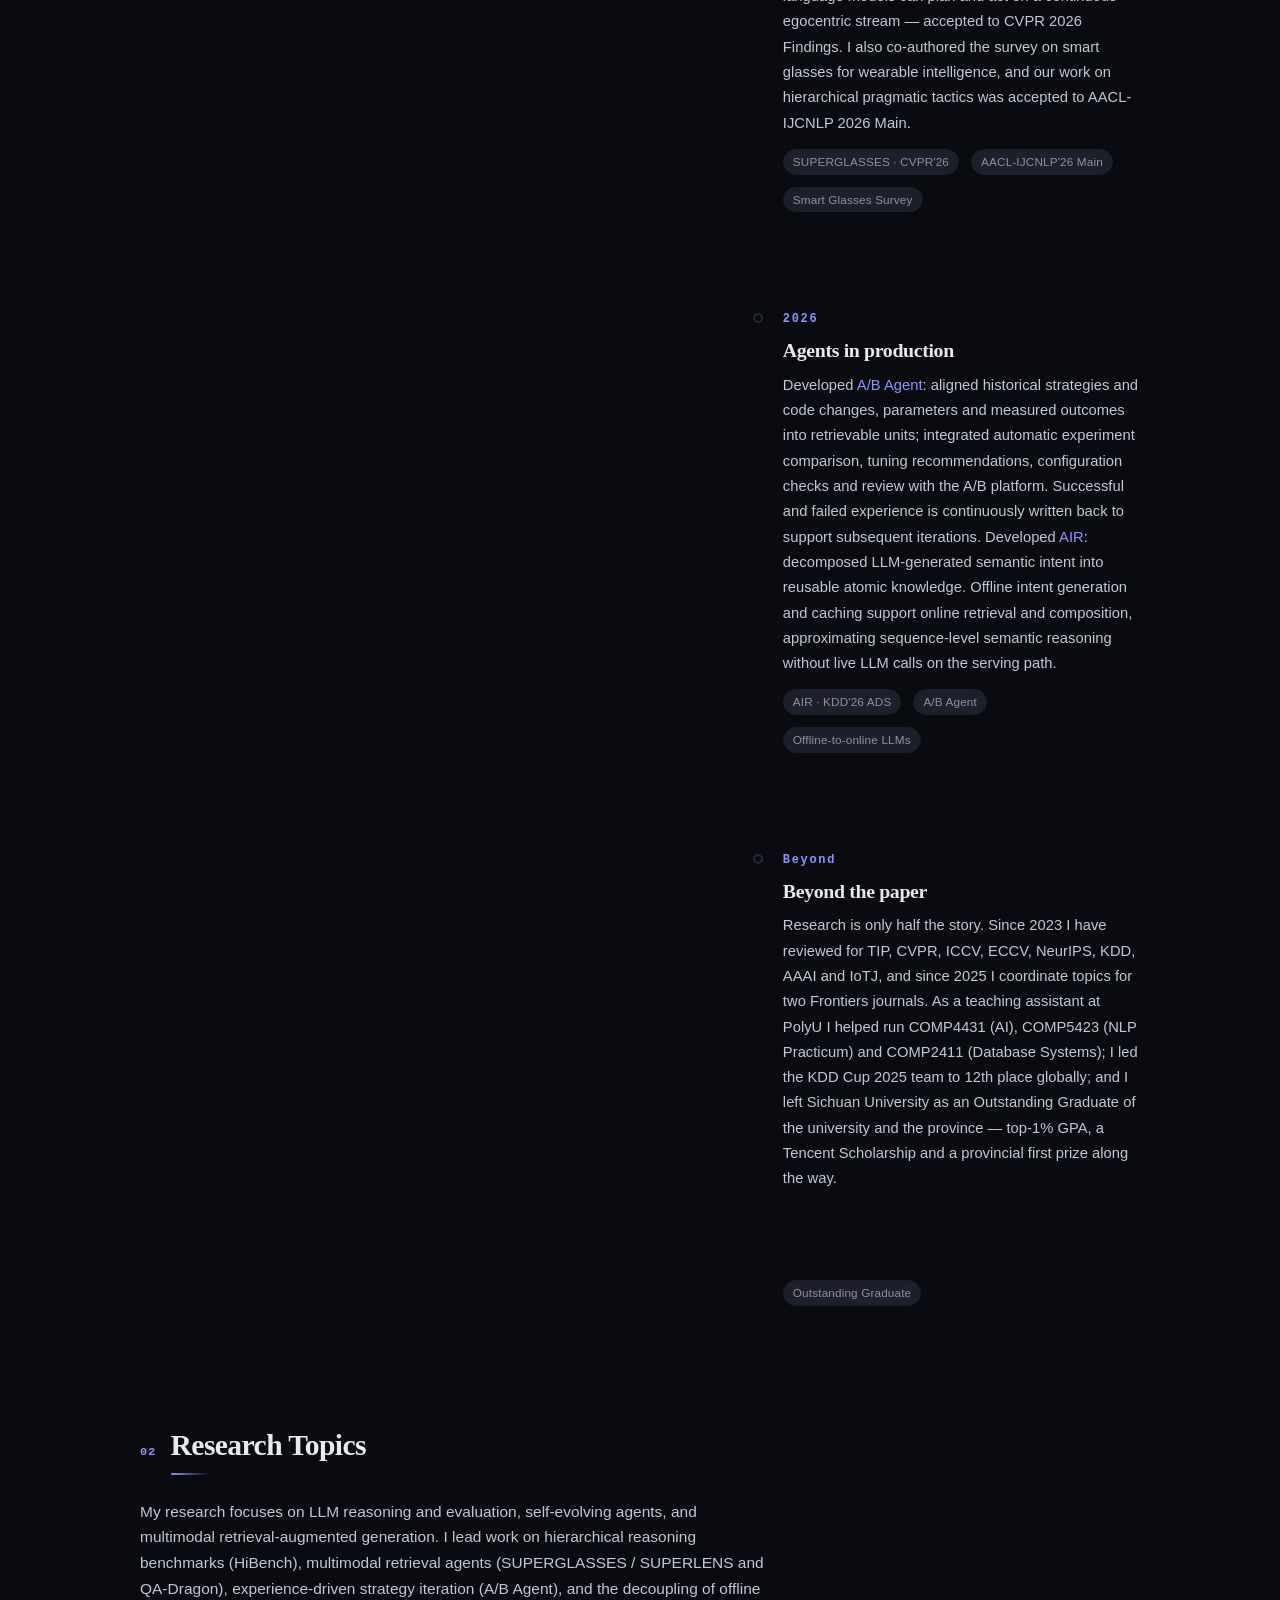
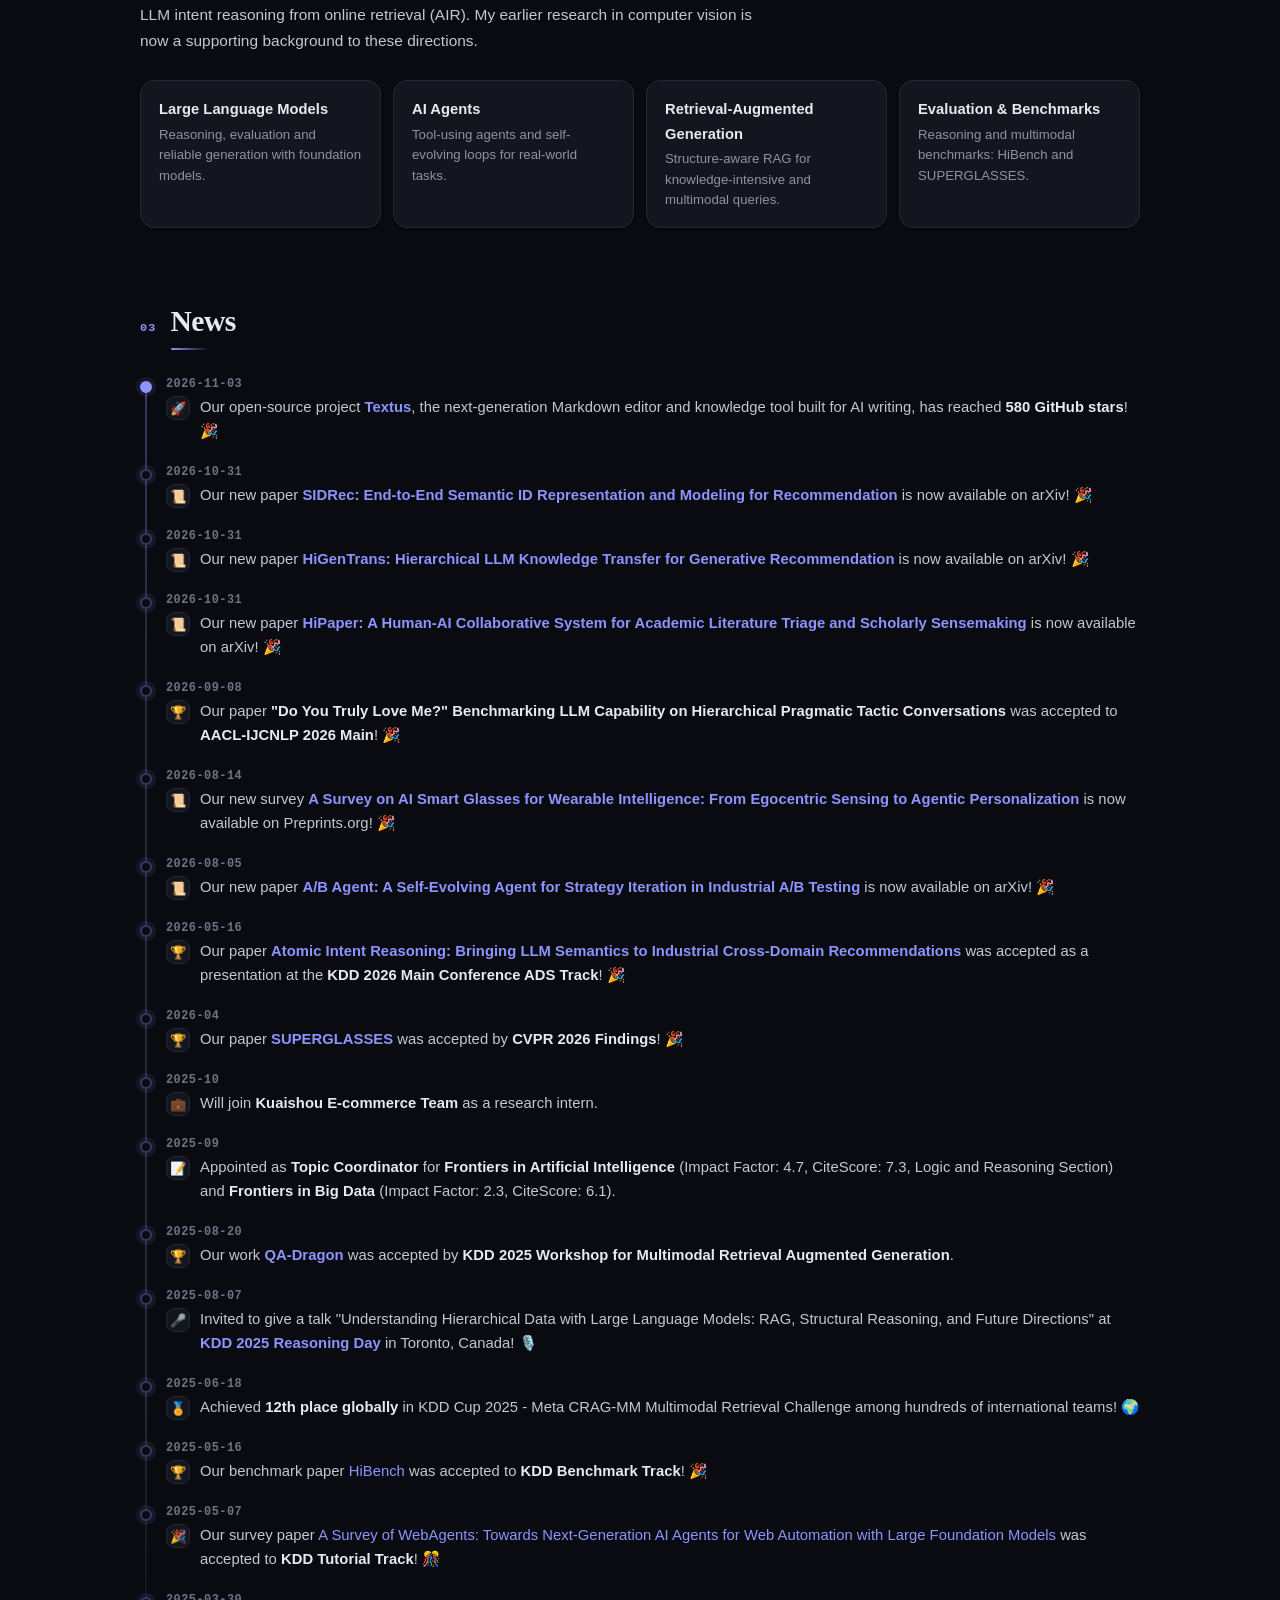
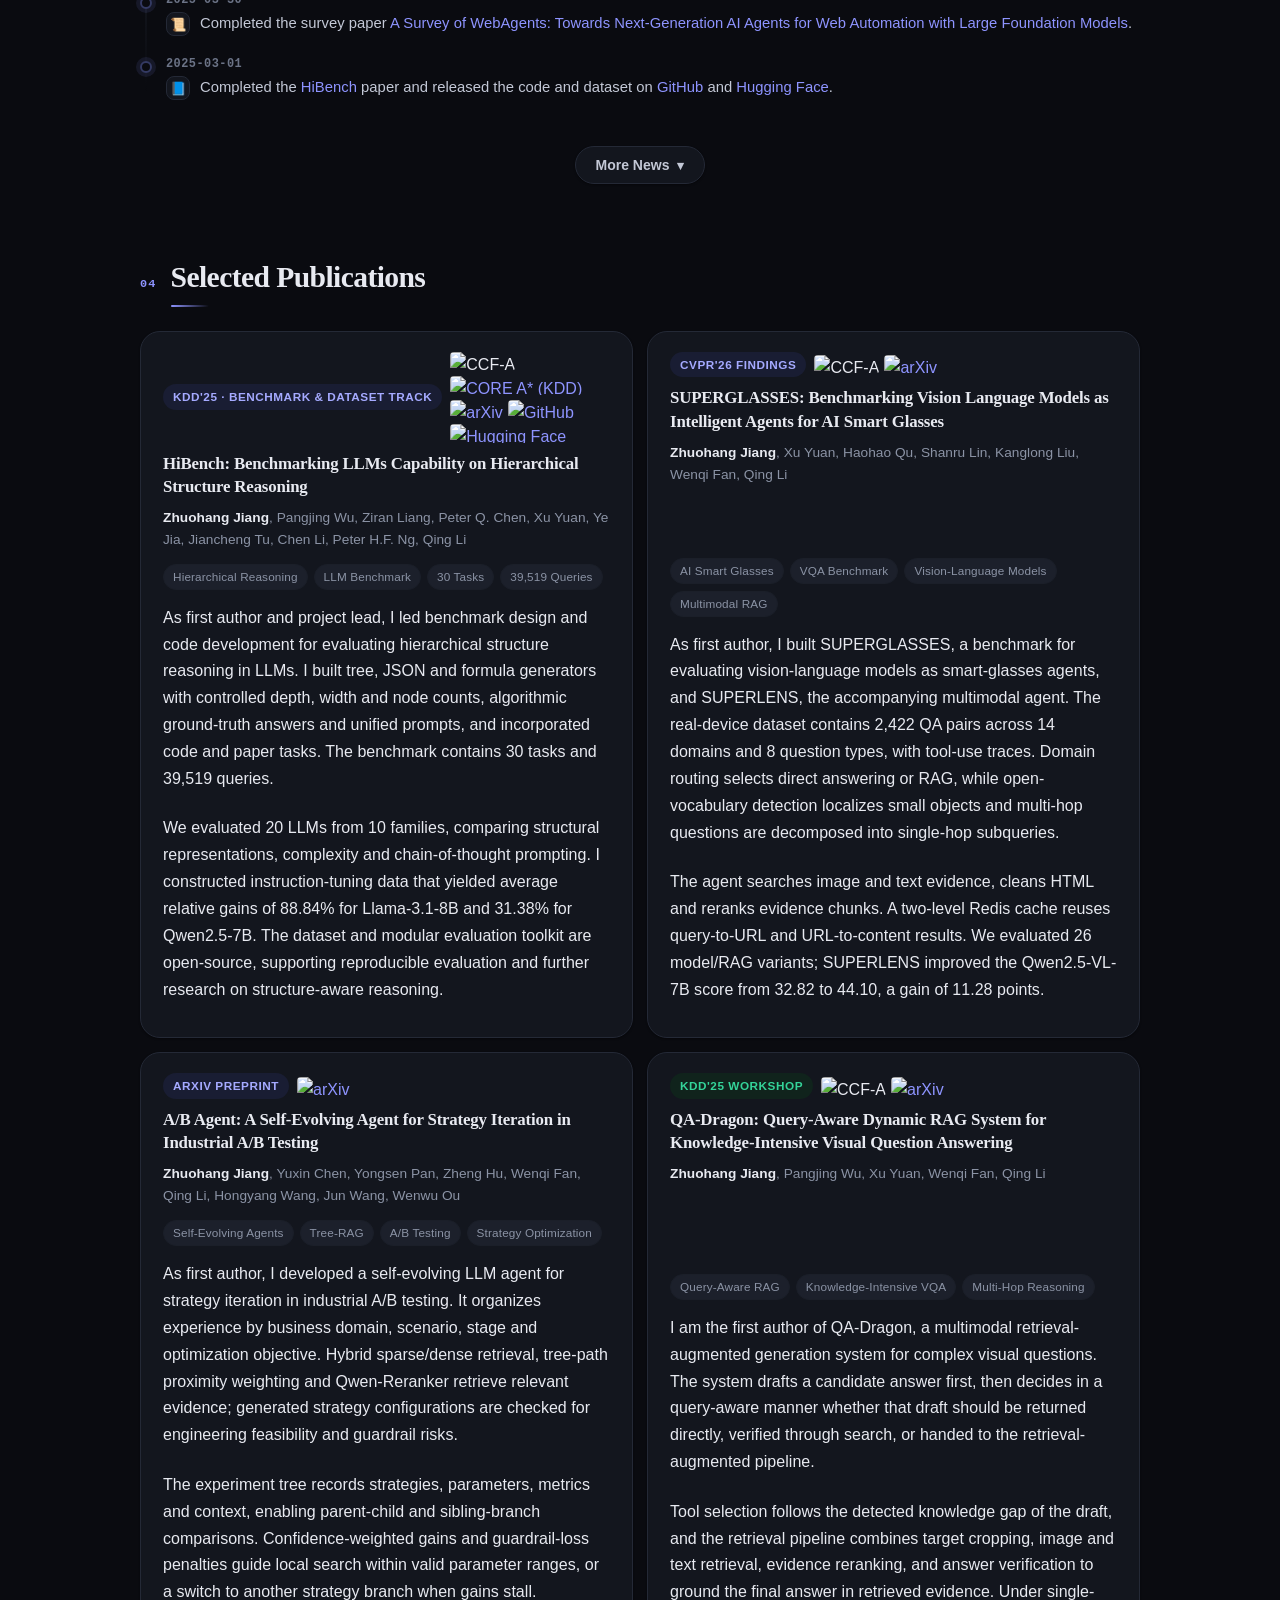
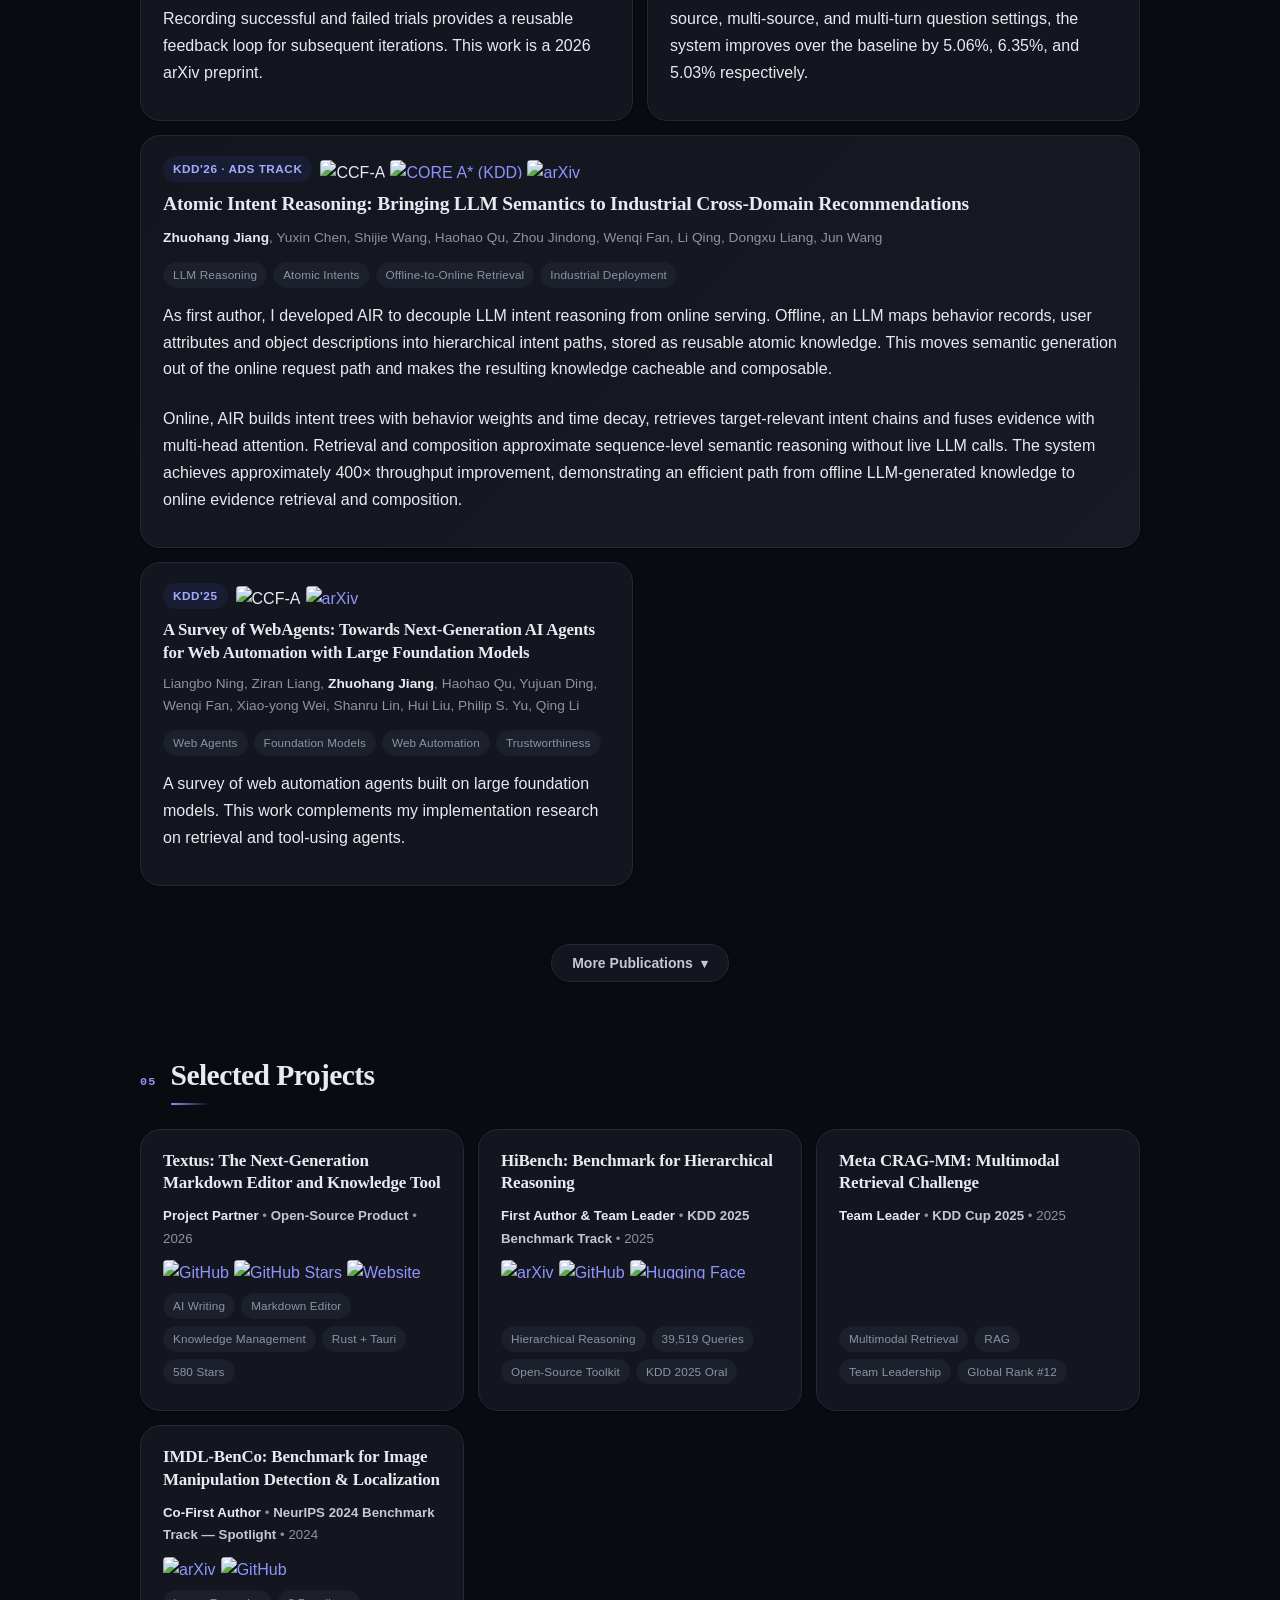
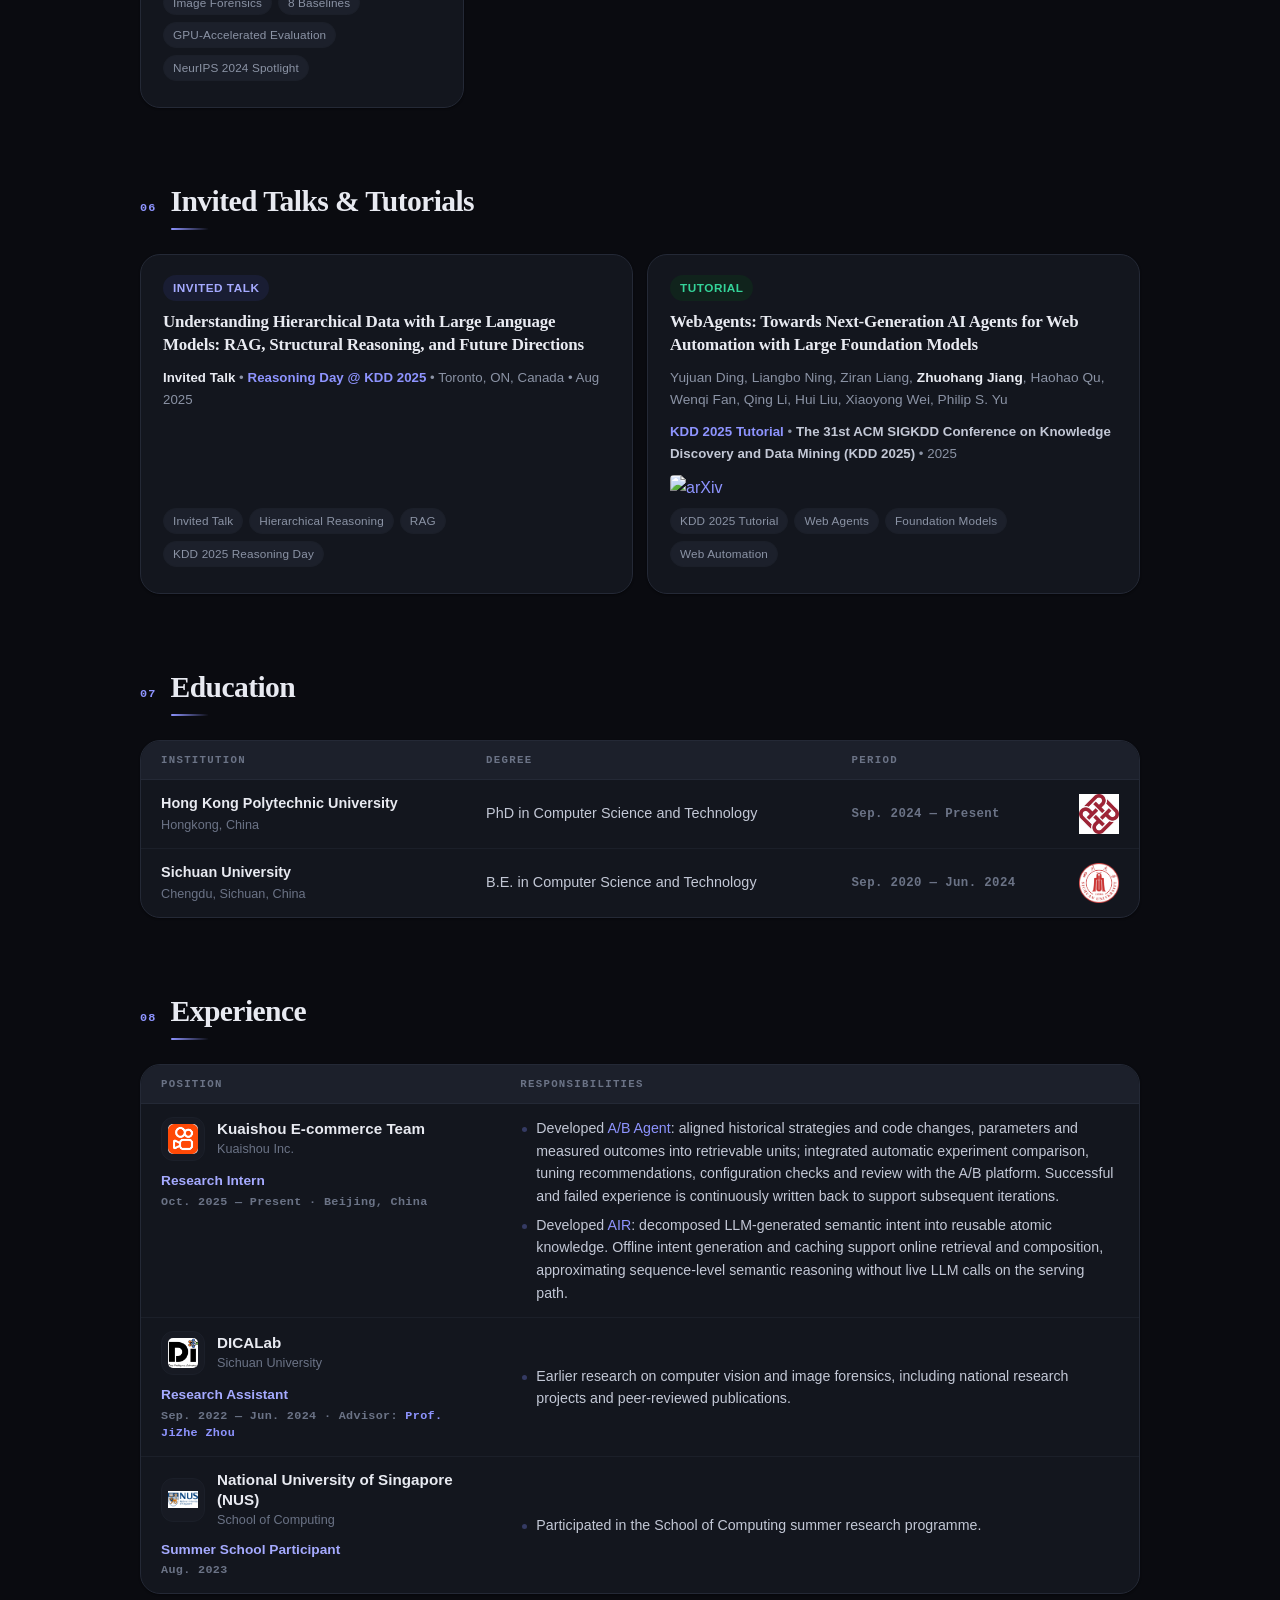
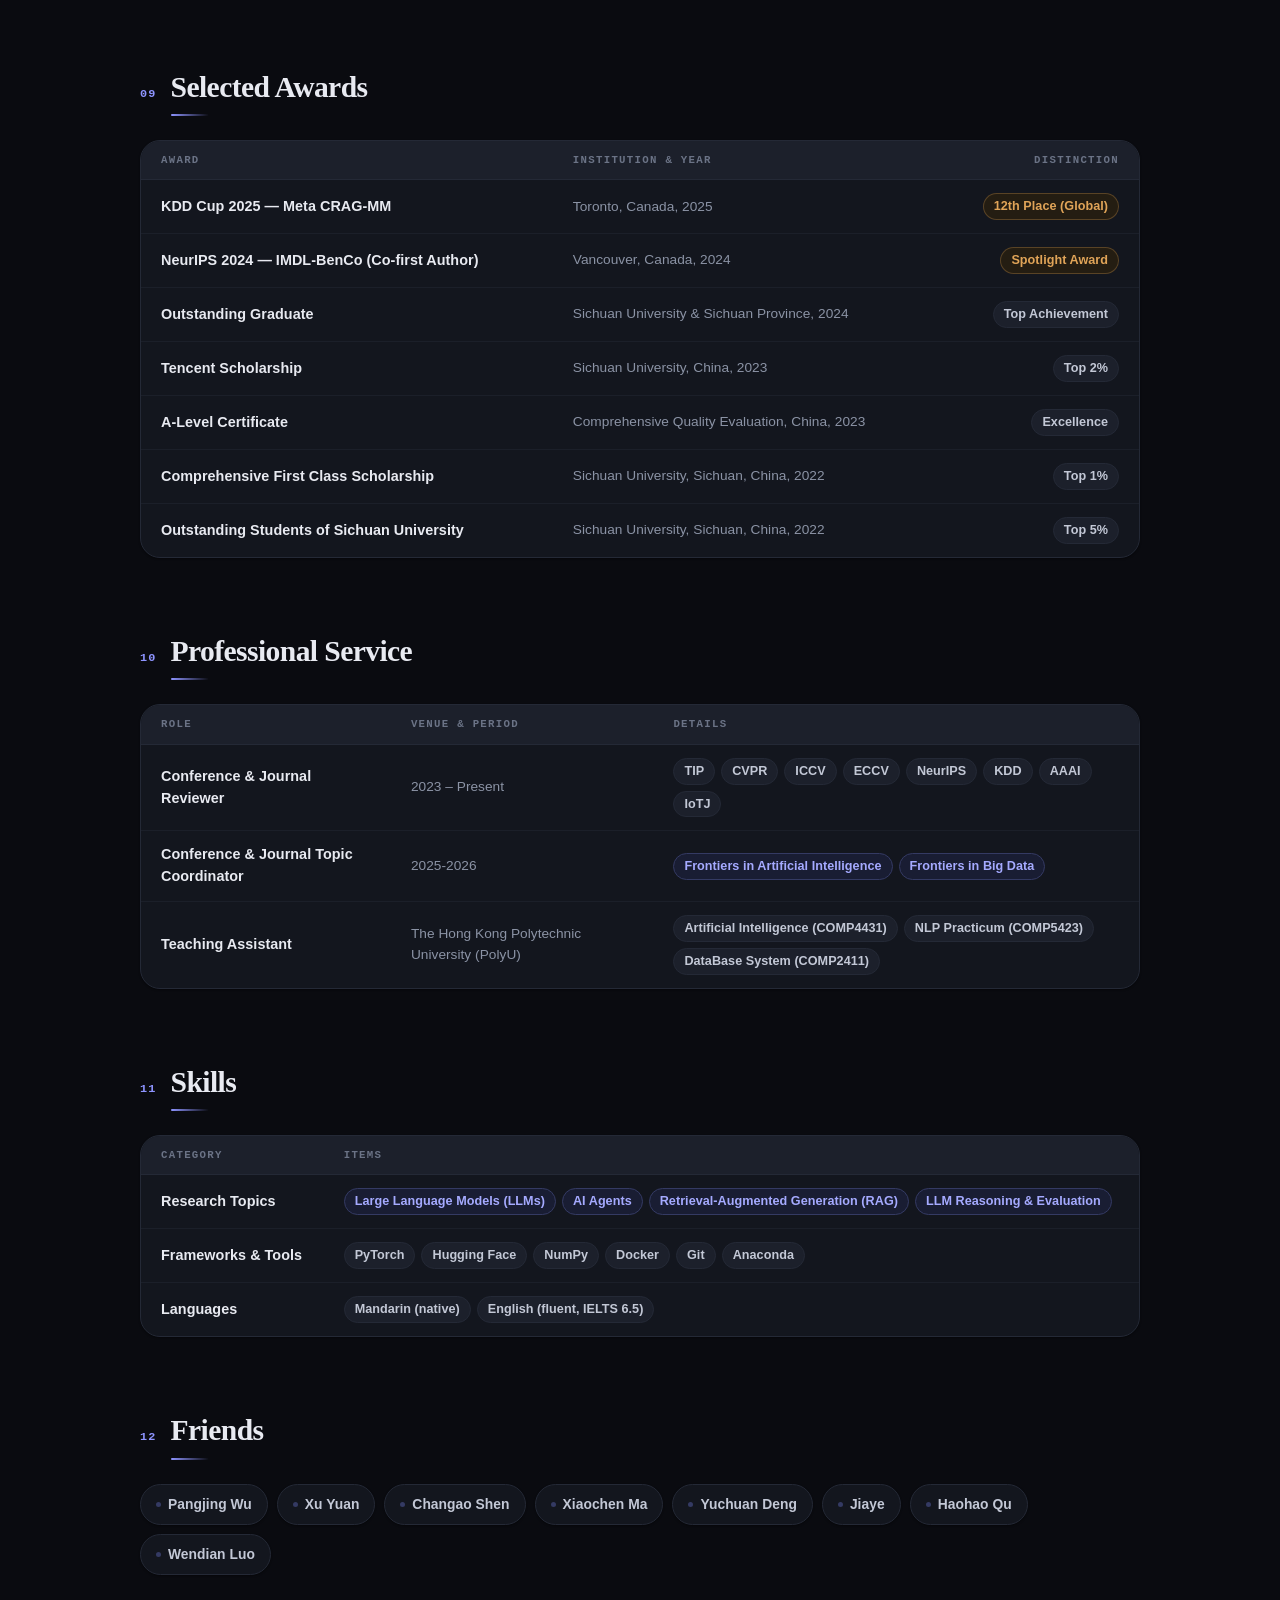
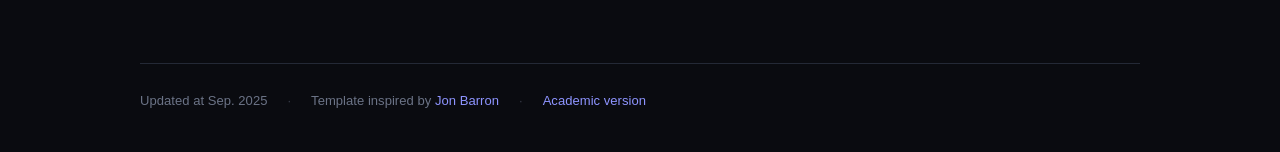
==== commit a02b497b: "update" ====
--- a/index_beauty.html
+++ b/index_beauty.html
@@ -865,6 +865,14 @@
       <div class="lang-content lang-en">
         <ul class="timeline">
           <li class="tl-item is-latest" data-reveal>
+            <div class="tl-date">2026-11-03</div>
+            <div class="tl-body"><span class="tl-icon" aria-hidden="true">🚀</span>
+              <p>Our open-source project <strong><a href="https://github.com/CatVinci-Studio/Textus">Textus</a></strong>,
+                the next-generation Markdown editor and knowledge tool built for AI writing, has reached <strong>580 GitHub
+                  stars</strong>! 🎉</p>
+            </div>
+          </li>
+          <li class="tl-item" data-reveal>
             <div class="tl-date">2026-10-31</div>
             <div class="tl-body"><span class="tl-icon" aria-hidden="true">📜</span>
               <p>Our new paper <strong><a href="https://arxiv.org/abs/2611.01136">SIDRec: End-to-End Semantic ID
@@ -1056,6 +1064,13 @@
       <div class="lang-content lang-zh hidden">
         <ul class="timeline">
           <li class="tl-item is-latest" data-reveal>
+            <div class="tl-date">2026-11-03</div>
+            <div class="tl-body"><span class="tl-icon" aria-hidden="true">🚀</span>
+              <p>我们的开源项目<strong><a href="https://github.com/CatVinci-Studio/Textus">Textus</a></strong>（面向 AI 写作的新一代
+                Markdown 编辑器与知识管理工具）GitHub Star 已达<strong>580</strong>！🎉</p>
+            </div>
+          </li>
+          <li class="tl-item" data-reveal>
             <div class="tl-date">2026-10-31</div>
             <div class="tl-body"><span class="tl-icon" aria-hidden="true">📜</span>
               <p>我们的新论文<strong><a href="https://arxiv.org/abs/2611.01136">SIDRec：面向推荐的端到端语义 ID 表示与建模</a></strong>已发布于
@@ -1647,6 +1662,34 @@
       <div class="cards">
         <article class="card" data-reveal>
           <h3 class="card__title">
+            <span class="lang-content lang-en">Textus: The Next-Generation Markdown Editor and Knowledge Tool</span>
+            <span class="lang-content lang-zh hidden">Textus：面向 AI 写作的新一代 Markdown 编辑器与知识管理工具</span>
+          </h3>
+          <p class="card__meta">
+            <strong>Project Partner</strong> • <em>Open-Source Product</em> • 2026
+          </p>
+          <p class="pub__flags">
+            <a href="https://github.com/CatVinci-Studio/Textus" aria-label="GitHub"><img
+                src="https://img.shields.io/badge/GitHub-Textus-181717?style=flat-square&amp;logo=github" alt="GitHub"></a>
+            <a href="https://github.com/CatVinci-Studio/Textus" aria-label="GitHub Stars"><img
+                src="https://img.shields.io/github/stars/CatVinci-Studio/Textus?style=flat-square&amp;label=Stars" alt="GitHub Stars"></a>
+            <a href="https://textus.catvinci.com" aria-label="Website"><img
+                src="https://img.shields.io/badge/Website-textus.catvinci.com-181717?style=flat-square" alt="Website"></a>
+          </p>
+          <div class="pub__keys">
+            <span class="lang-content lang-en">
+              <span class="kw">AI Writing</span><span class="kw">Markdown Editor</span><span class="kw">Knowledge
+                Management</span><span class="kw">Rust + Tauri</span><span class="kw">580 Stars</span>
+            </span>
+            <span class="lang-content lang-zh hidden">
+              <span class="kw">AI 写作</span><span class="kw">Markdown 编辑器</span><span class="kw">知识管理</span><span
+                class="kw">Rust + Tauri</span><span class="kw">580 Star</span>
+            </span>
+          </div>
+        </article>
+
+        <article class="card" data-reveal>
+          <h3 class="card__title">
             <span class="lang-content lang-en">HiBench: Benchmark for Hierarchical Reasoning</span>
             <span class="lang-content lang-zh hidden">HiBench：层次化推理基准</span>
           </h3>
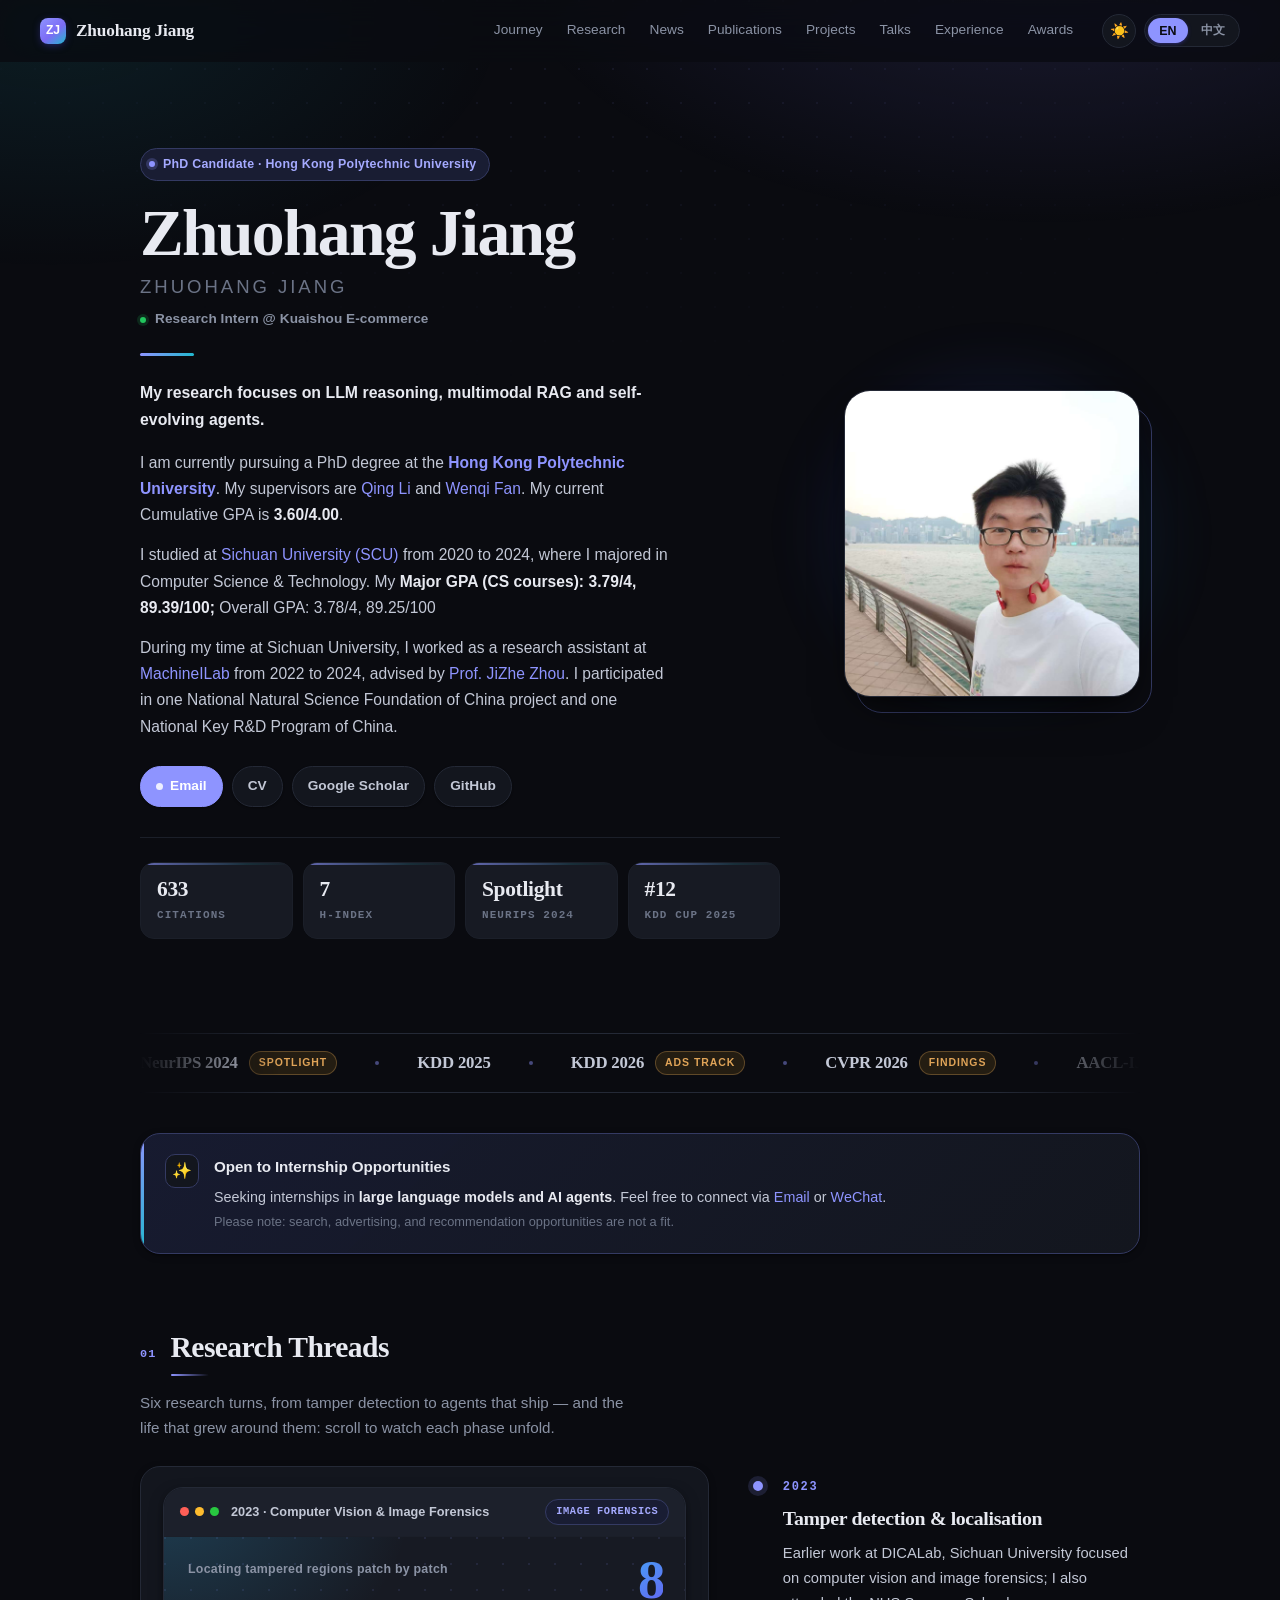
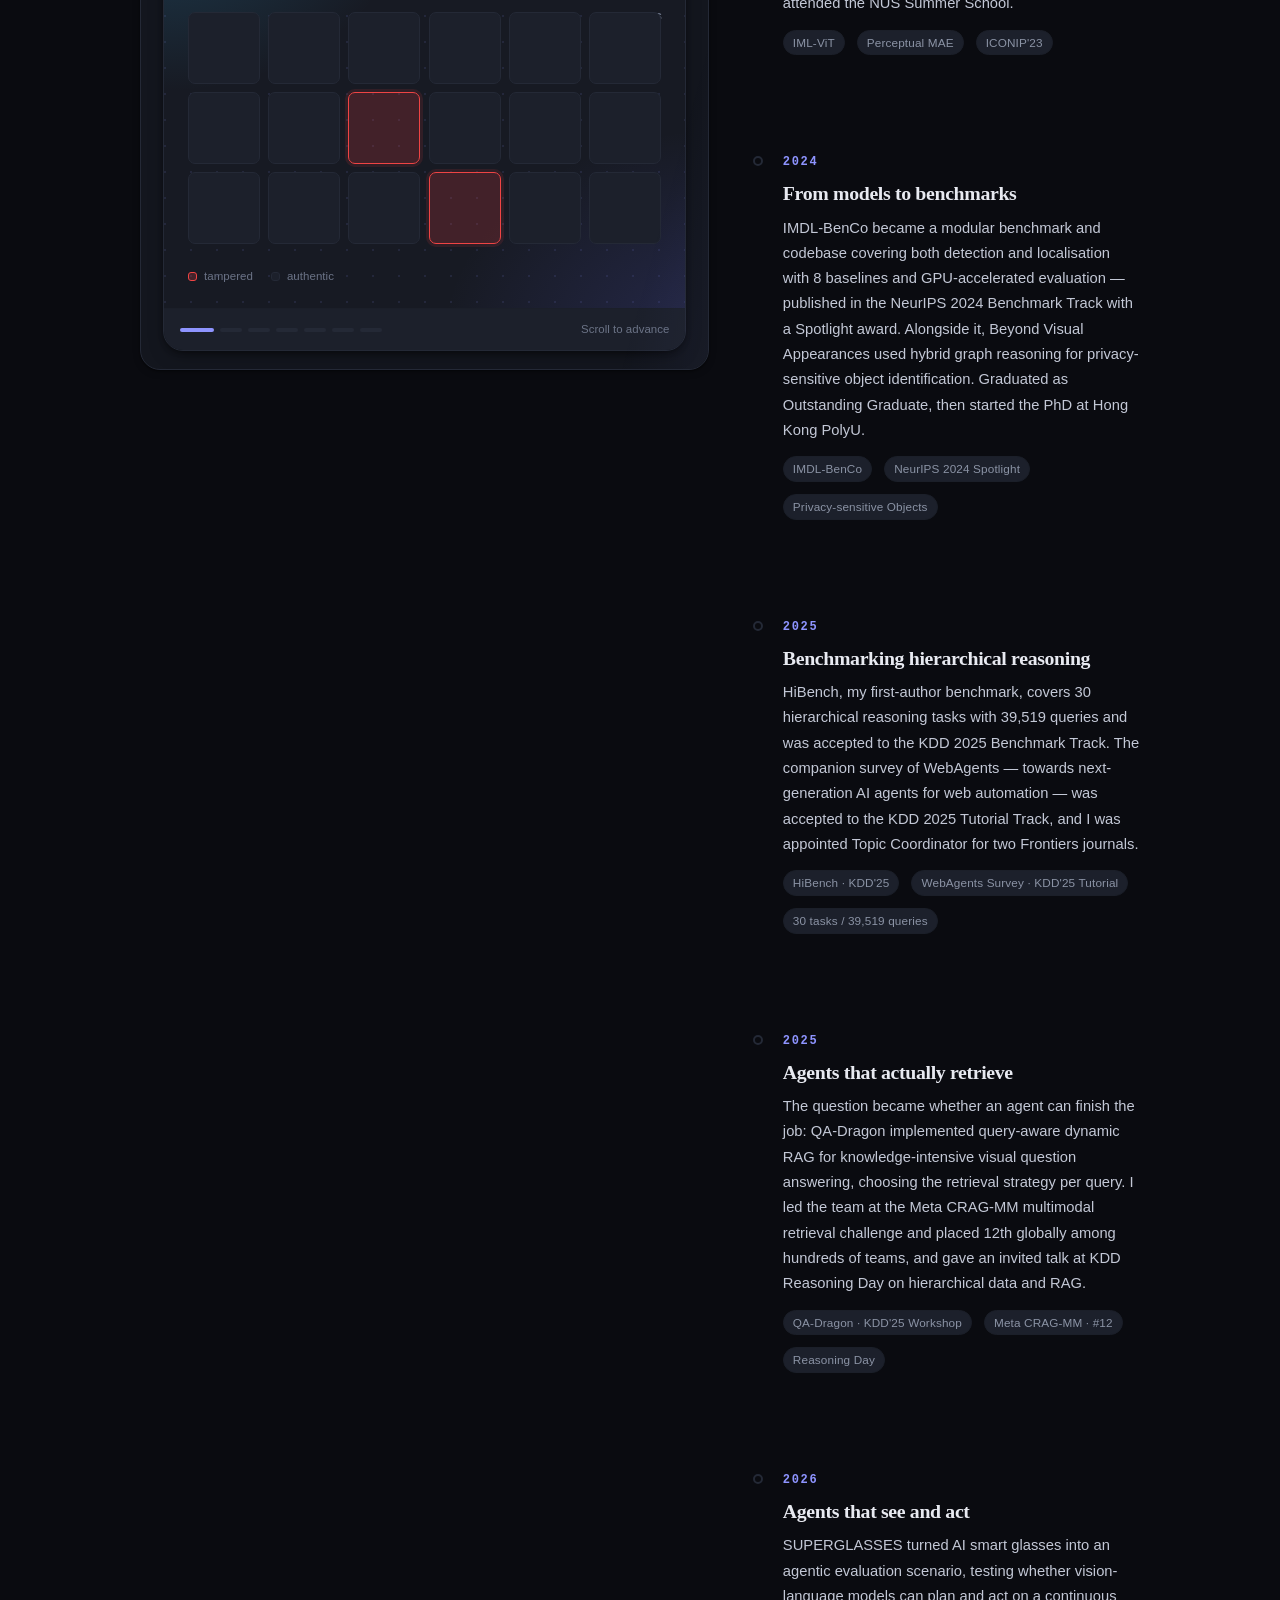
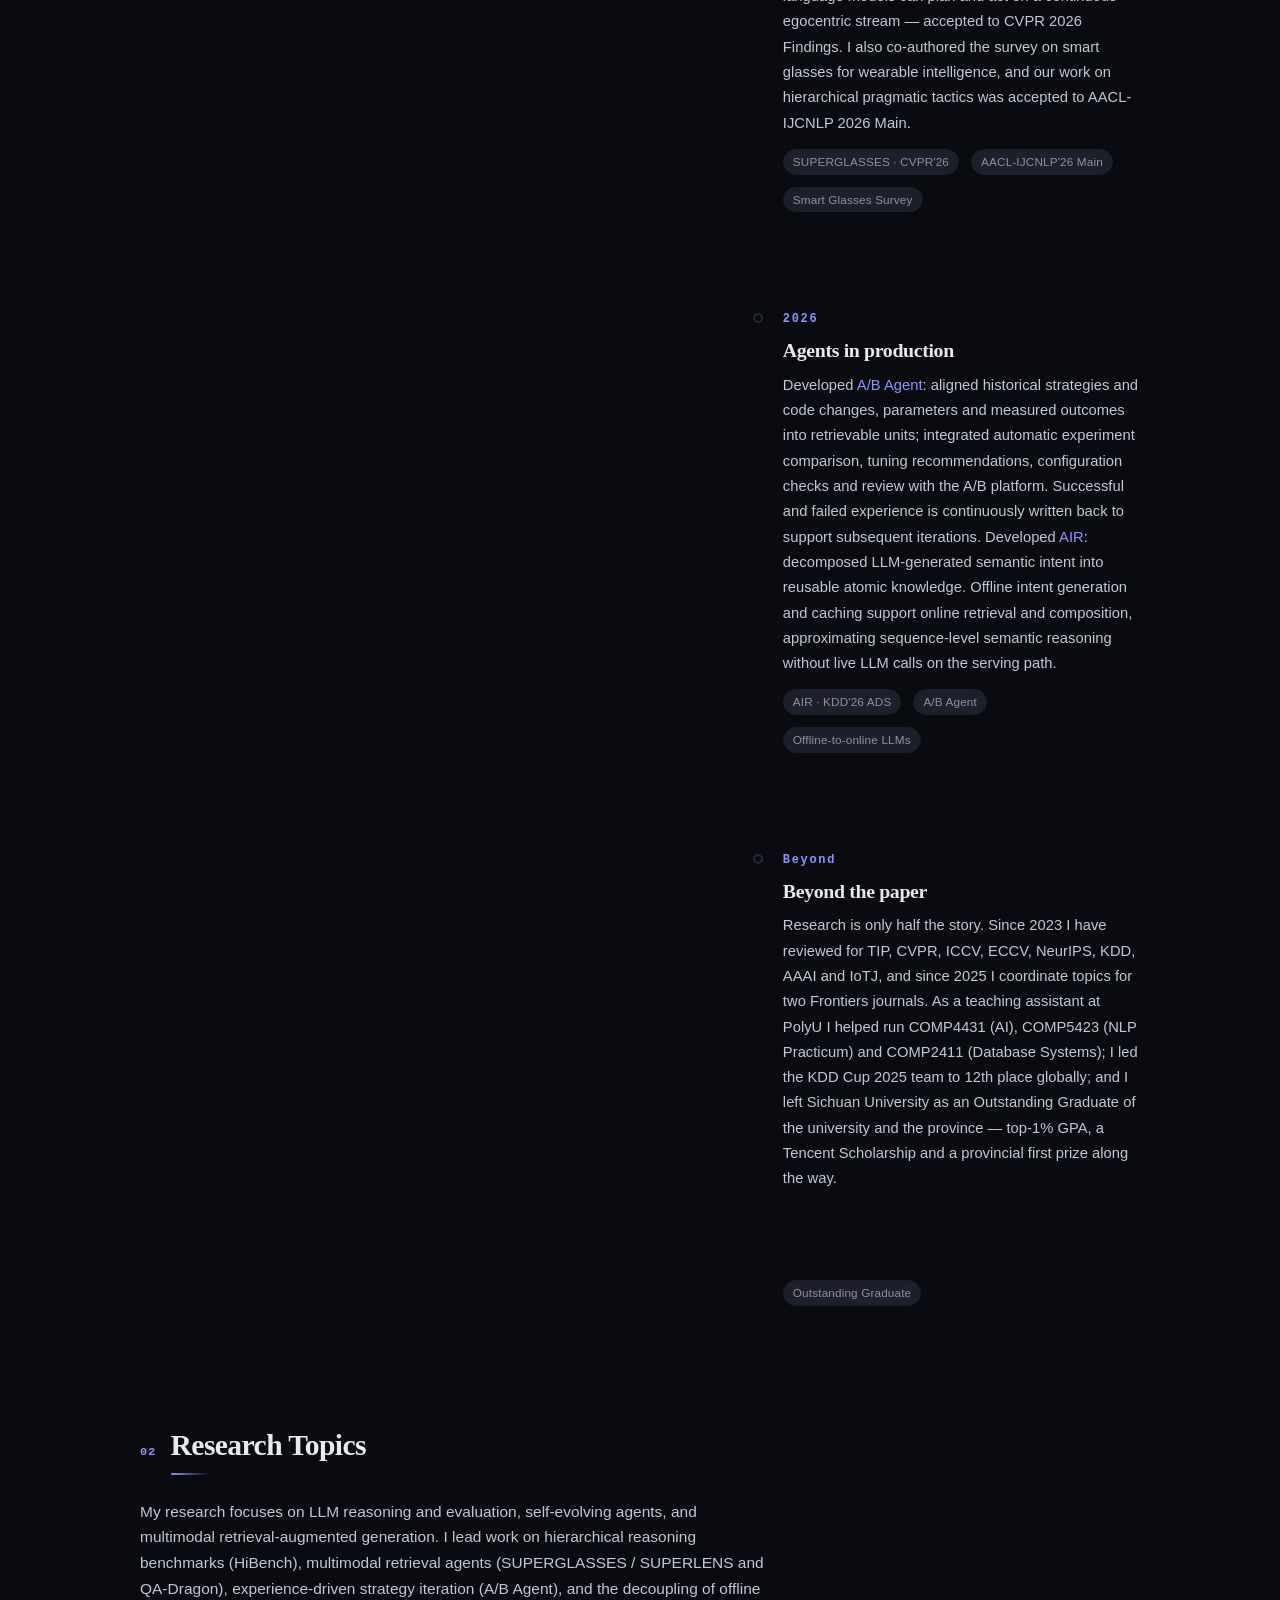
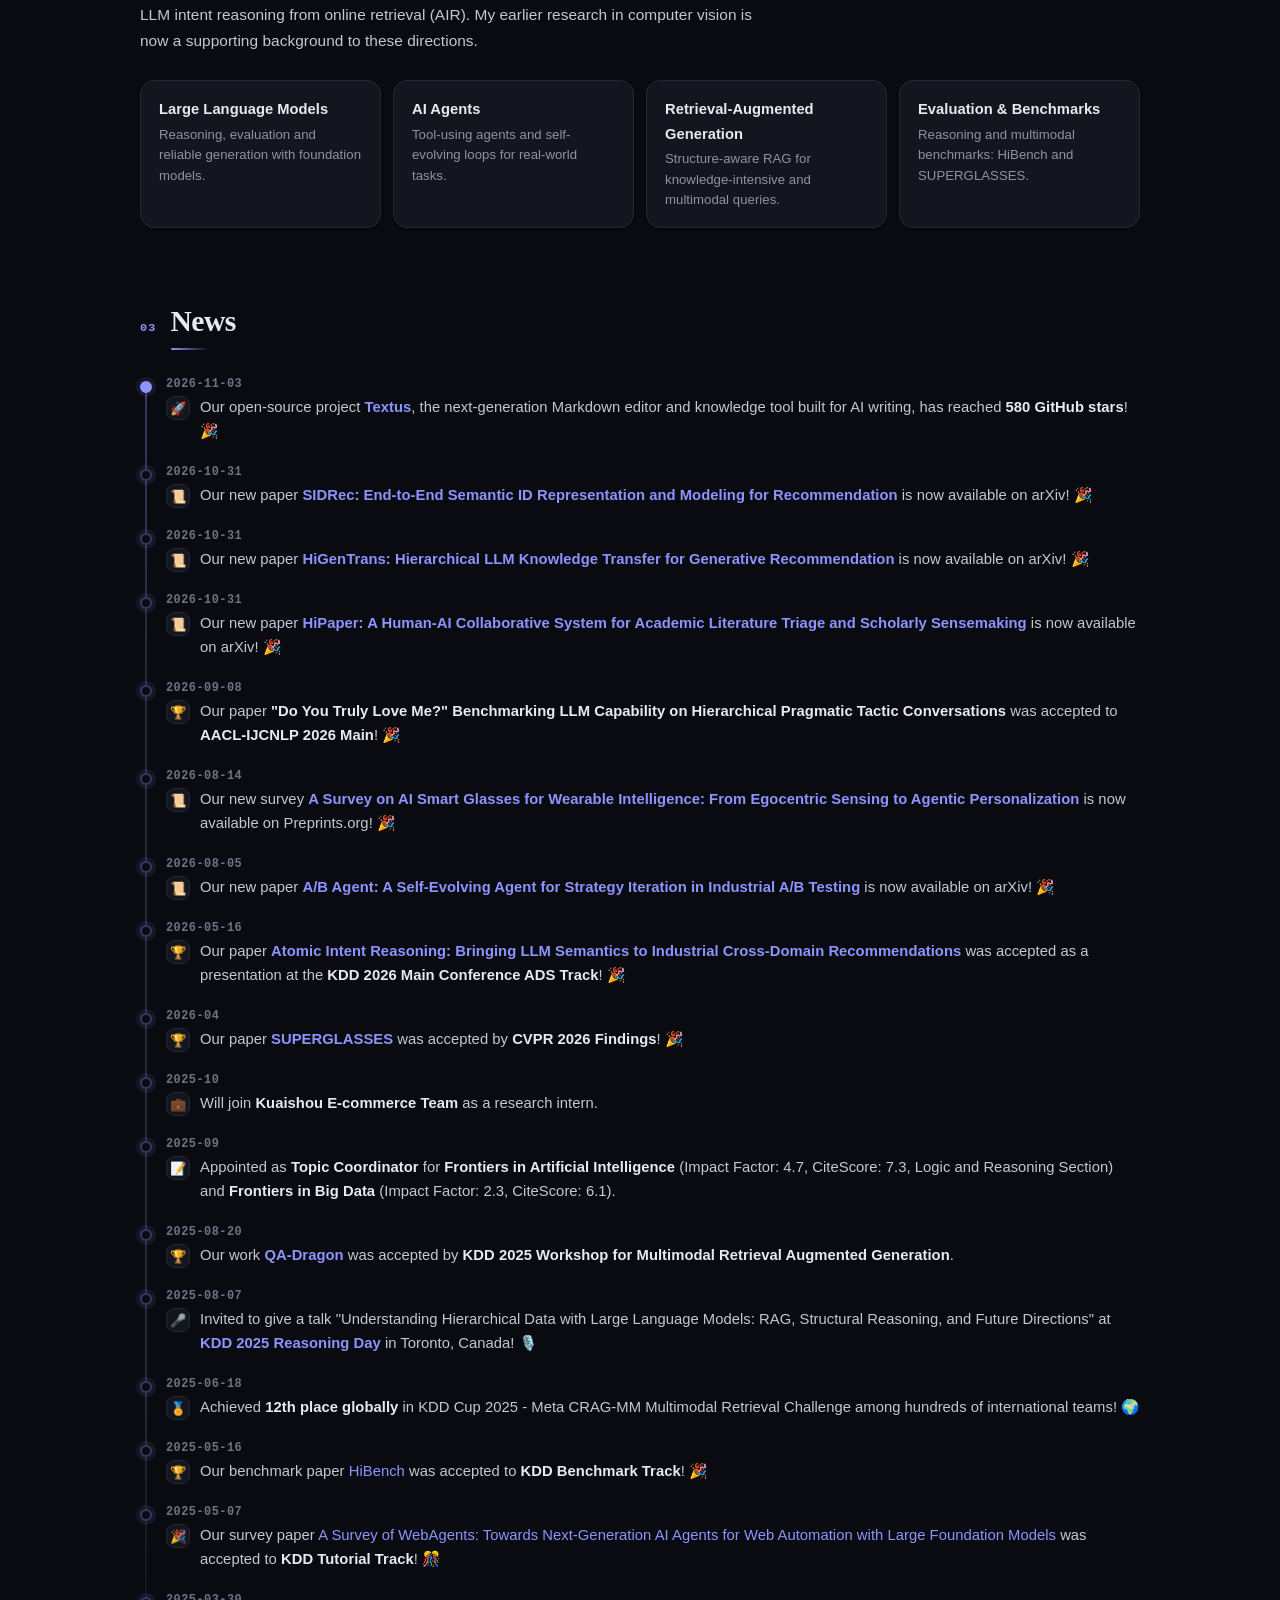
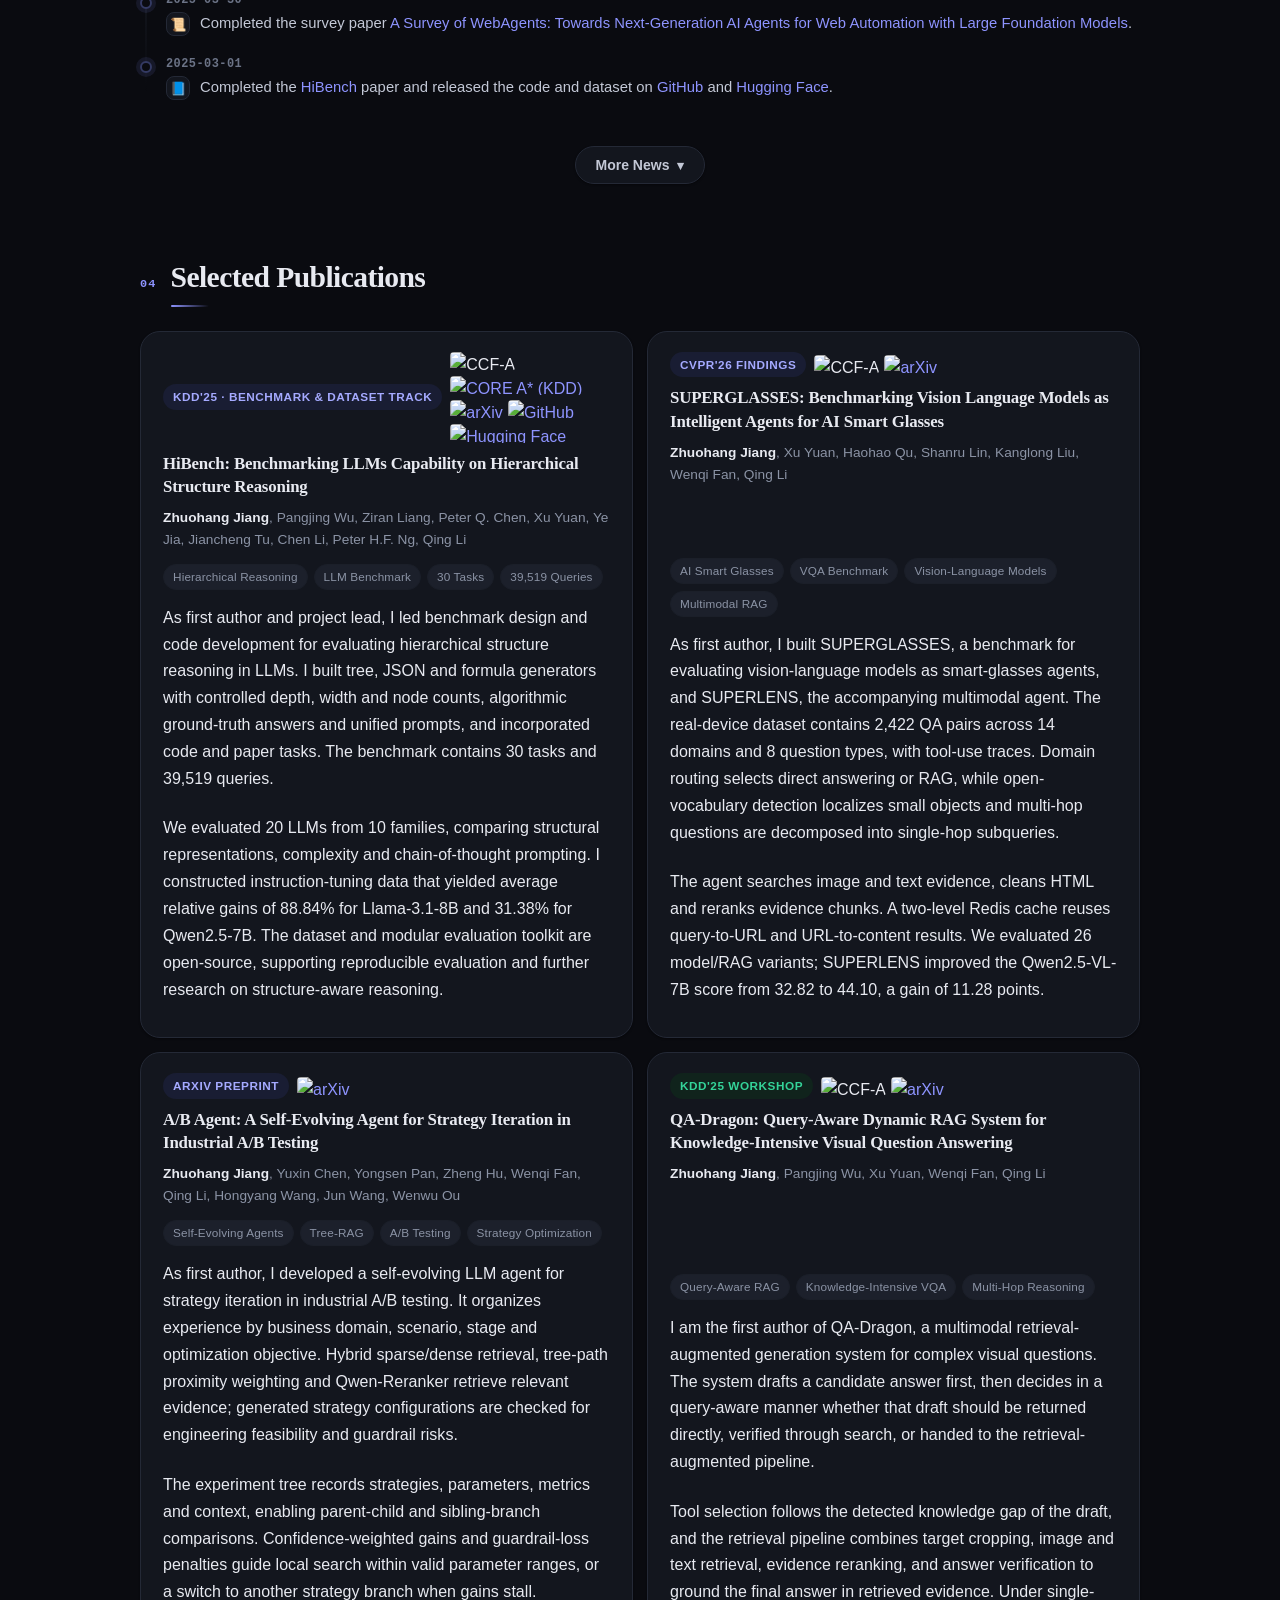
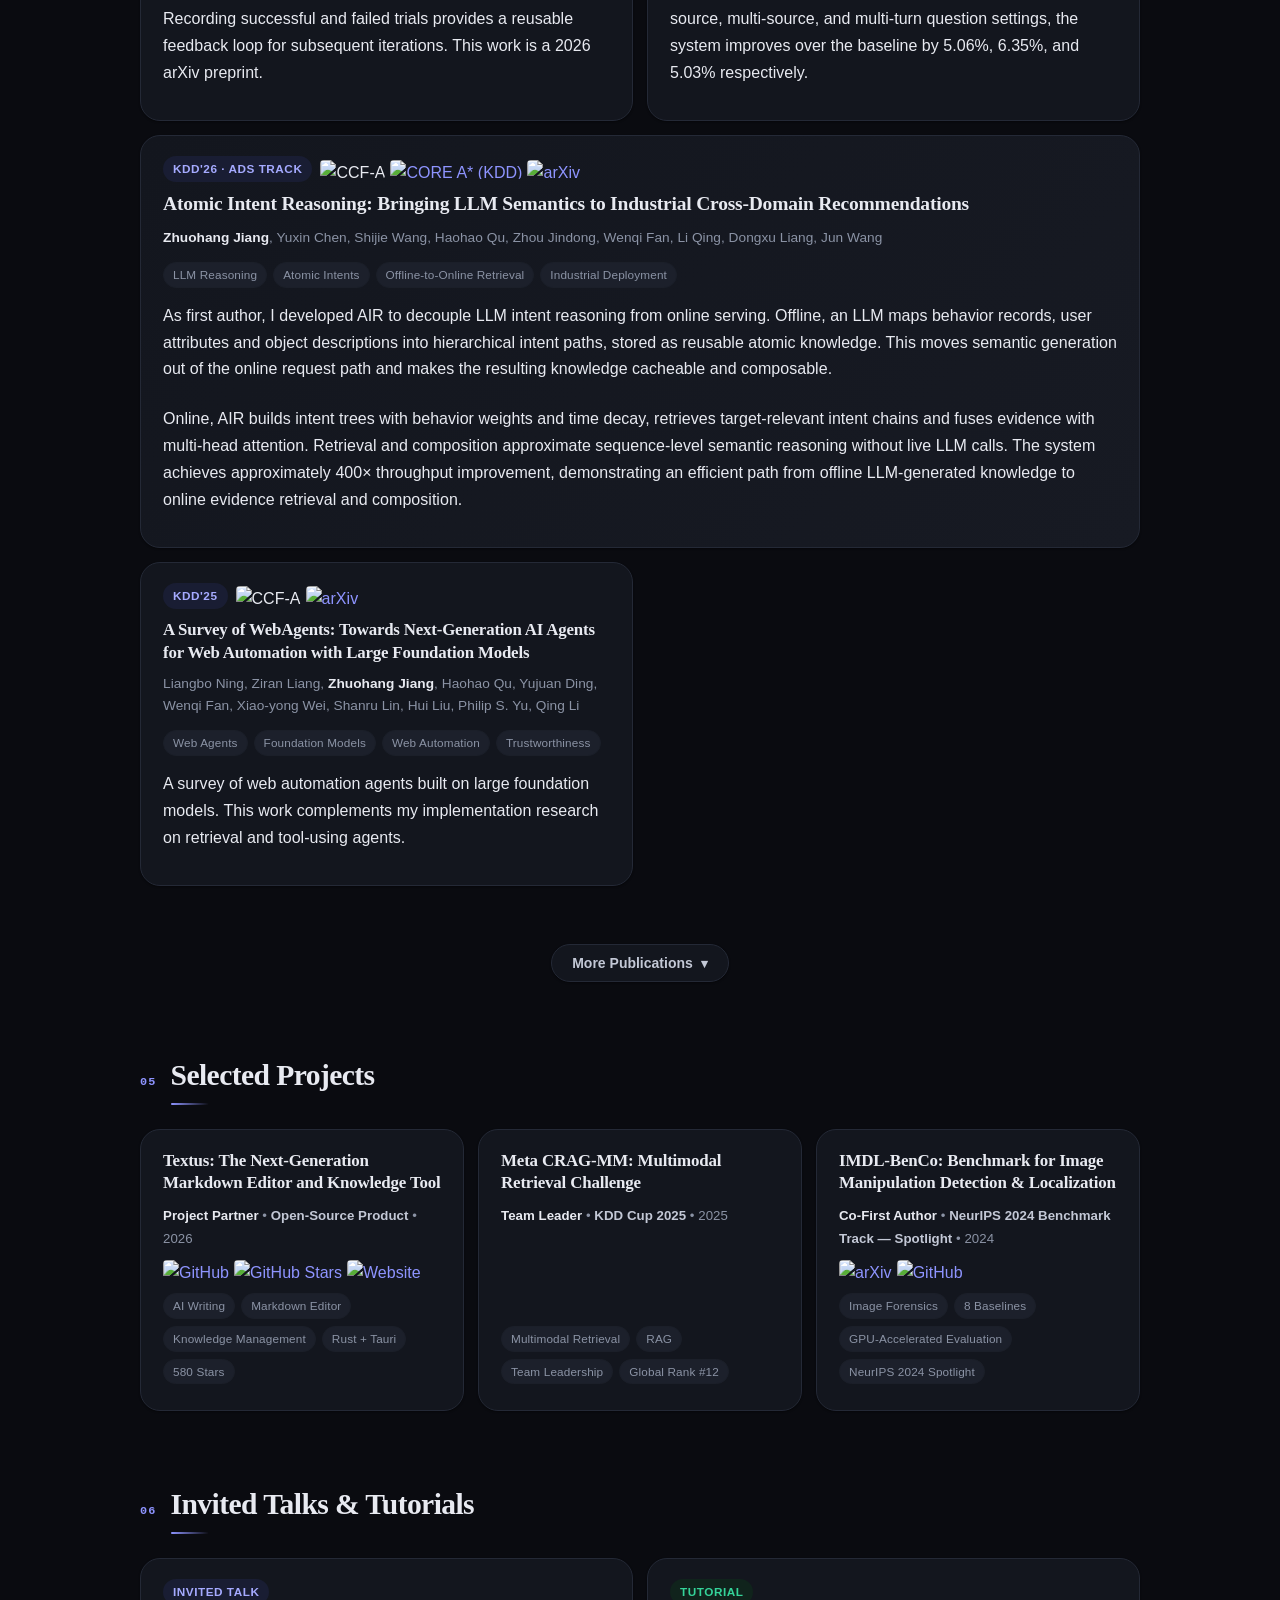
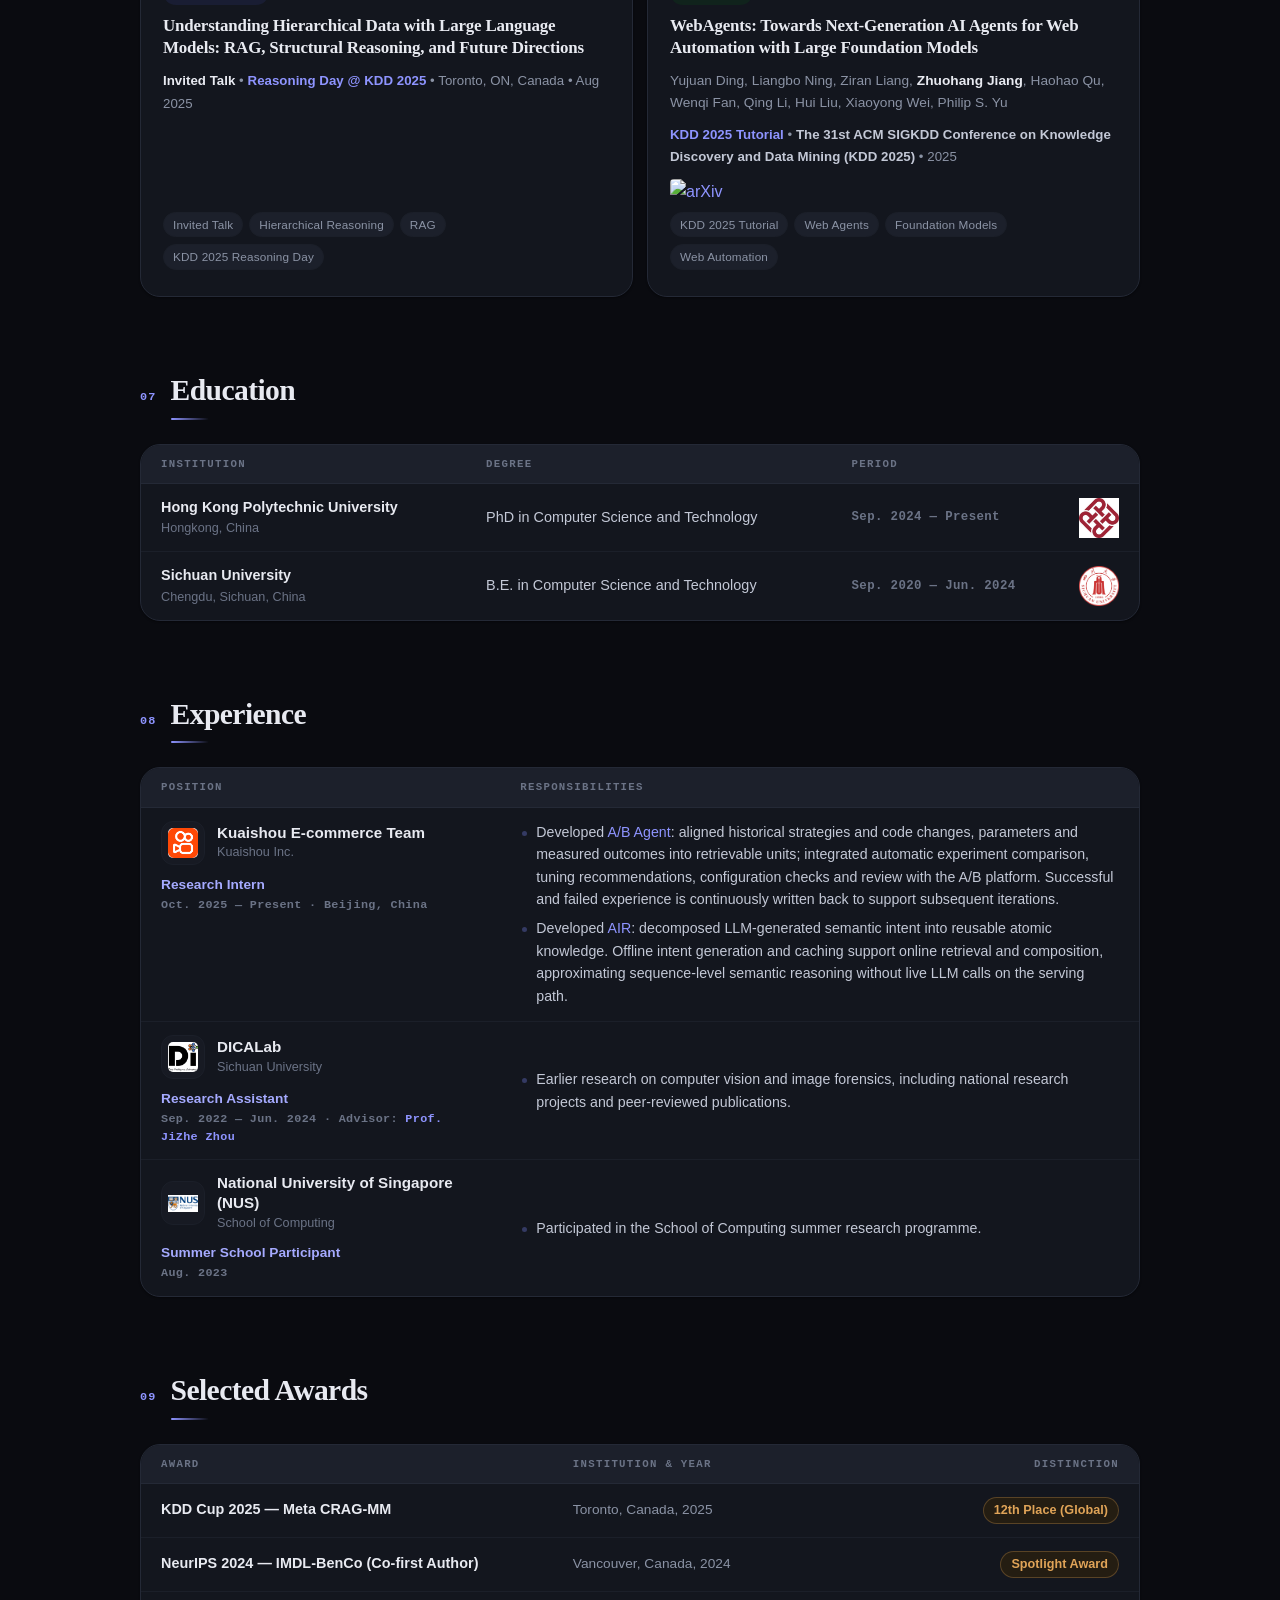
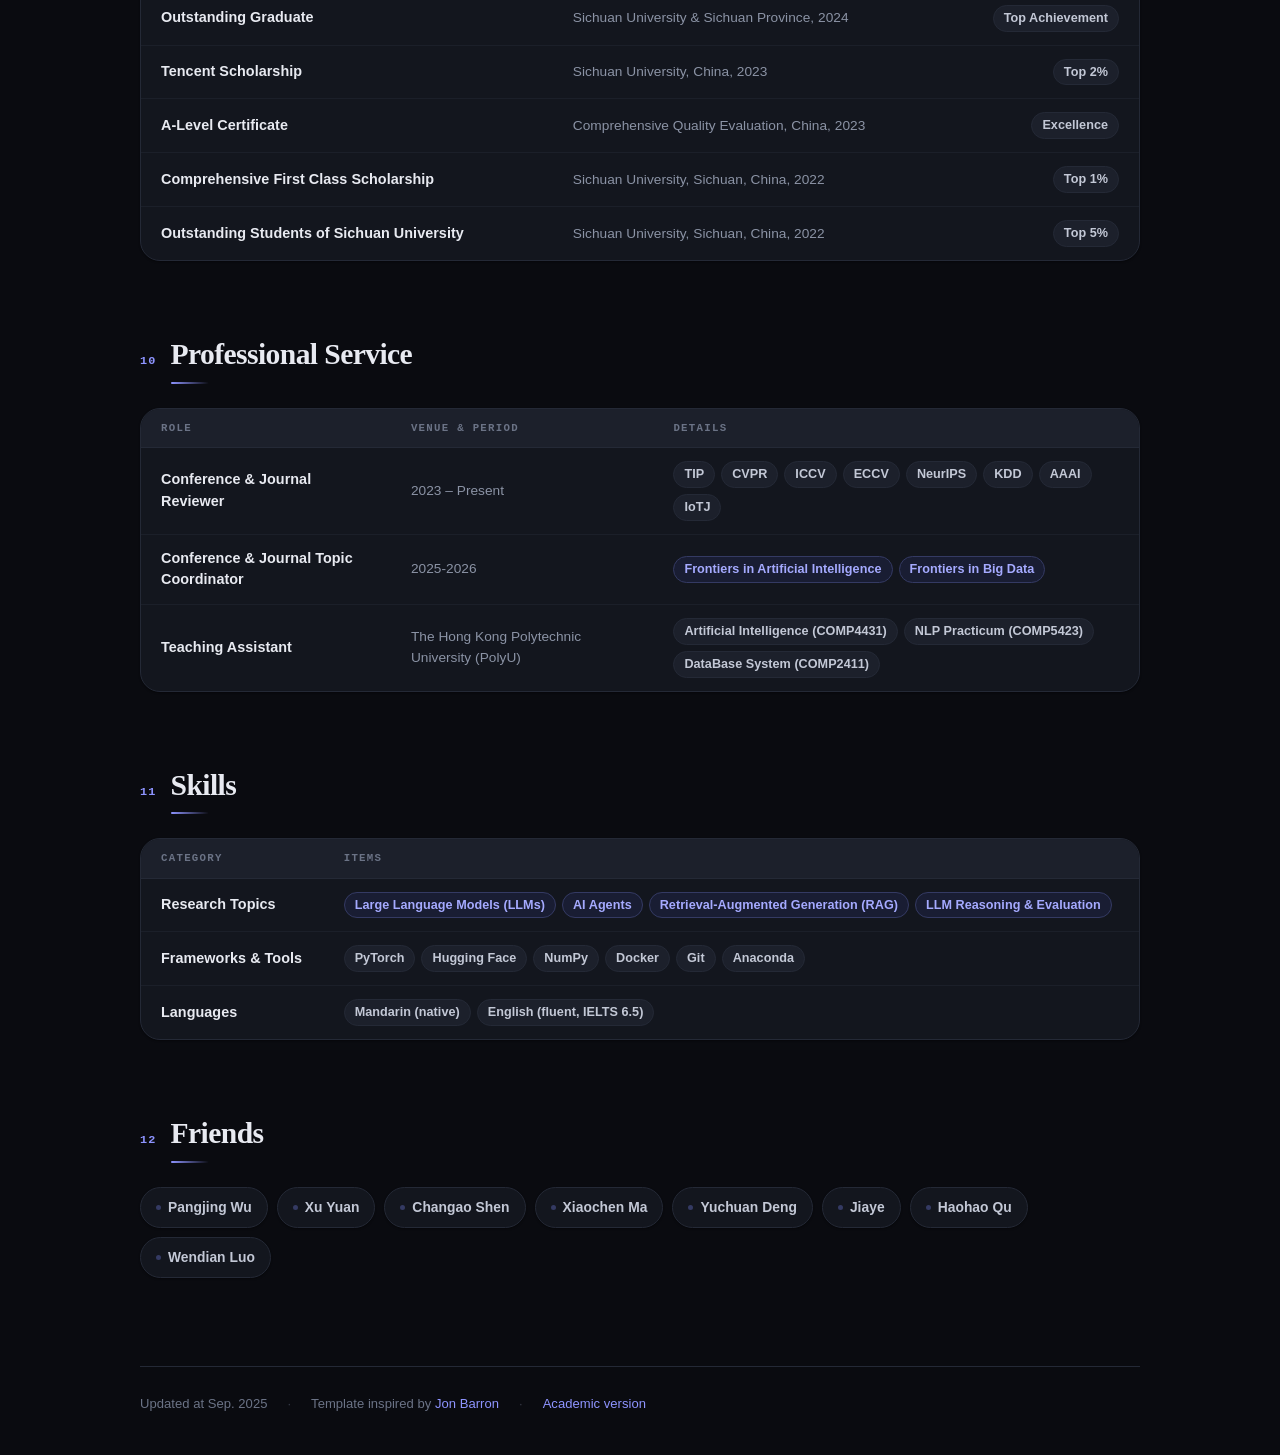
==== commit 8cfd4d9c: "update" ====
--- a/index_beauty.html
+++ b/index_beauty.html
@@ -1690,35 +1690,6 @@
 
         <article class="card" data-reveal>
           <h3 class="card__title">
-            <span class="lang-content lang-en">HiBench: Benchmark for Hierarchical Reasoning</span>
-            <span class="lang-content lang-zh hidden">HiBench：层次化推理基准</span>
-          </h3>
-          <p class="card__meta">
-            <strong>First Author &amp; Team Leader</strong> • <em>KDD 2025 Benchmark Track</em> • 2025
-          </p>
-          <p class="pub__flags">
-            <a href="https://arxiv.org/abs/2503.00912" aria-label="arXiv"><img
-                src="https://img.shields.io/badge/arXiv-2503.00912-b31b1b?style=flat-square" alt="arXiv"></a>
-            <a href="https://github.com/jzzzzh/HiBench" aria-label="GitHub"><img
-                src="https://img.shields.io/badge/GitHub-HiBench-181717?style=flat-square&amp;logo=github" alt="GitHub"></a>
-            <a href="https://huggingface.co/datasets/zhuohang/HiBench" aria-label="Hugging Face"><img
-                src="https://img.shields.io/badge/Hugging%20Face-Dataset-yellow?style=flat-square&amp;logo=huggingface"
-                alt="Hugging Face"></a>
-          </p>
-          <div class="pub__keys">
-            <span class="lang-content lang-en">
-              <span class="kw">Hierarchical Reasoning</span><span class="kw">39,519 Queries</span><span class="kw">Open-Source
-                Toolkit</span><span class="kw">KDD 2025 Oral</span>
-            </span>
-            <span class="lang-content lang-zh hidden">
-              <span class="kw">层次化推理</span><span class="kw">39,519 条查询</span><span class="kw">开源工具包</span><span
-                class="kw">KDD 2025 口头报告</span>
-            </span>
-          </div>
-        </article>
-
-        <article class="card" data-reveal>
-          <h3 class="card__title">
             <span class="lang-content lang-en">Meta CRAG-MM: Multimodal Retrieval Challenge</span>
             <span class="lang-content lang-zh hidden">Meta CRAG-MM：多模态检索挑战</span>
           </h3>
